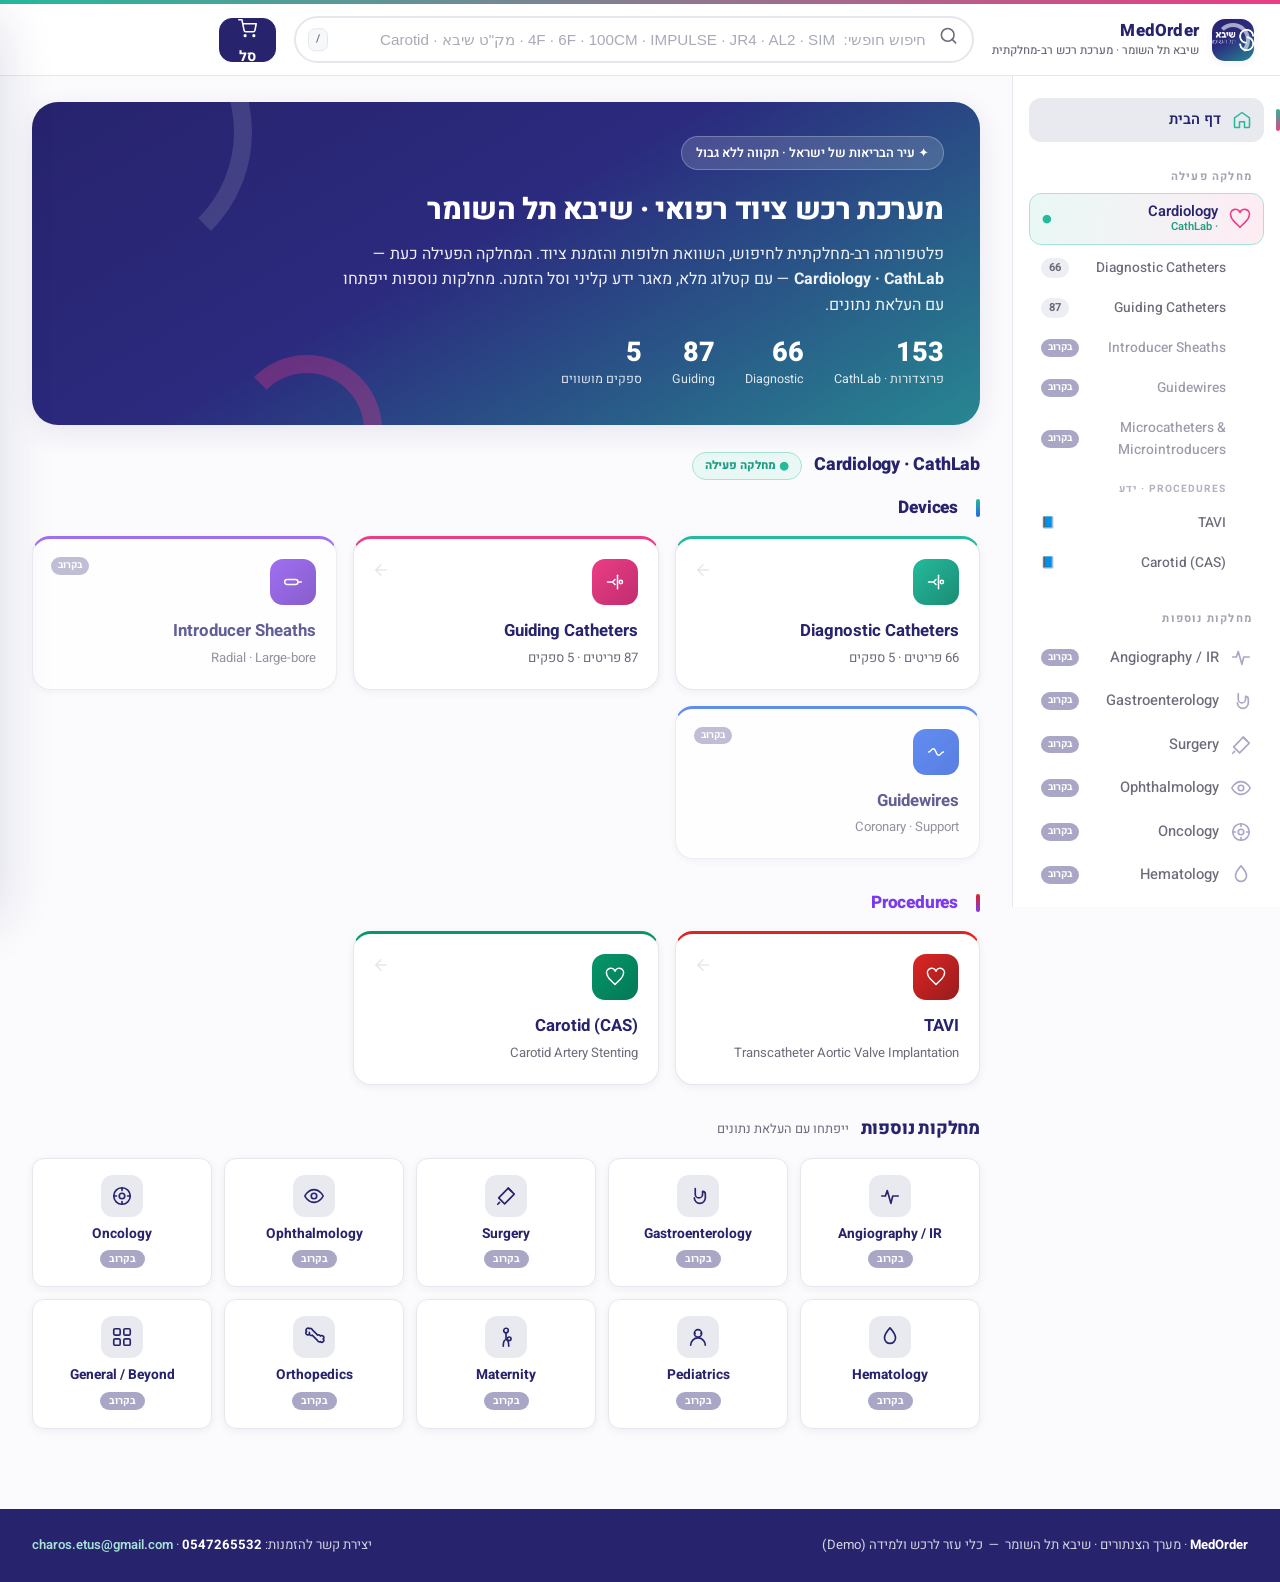
==== index.html @ d811a337 "Split Cardiology page into Devices + Procedures sections with color coding Each item now has a disti" ====
<!DOCTYPE html>
<html dir="rtl" lang="he">
<head>
<meta charset="UTF-8">
<meta name="viewport" content="width=device-width, initial-scale=1.0">
<title>MedOrder · קרדיולוגיה פולשנית · שיבא תל השומר</title>
<link rel="preconnect" href="https://fonts.googleapis.com">
<link href="https://fonts.googleapis.com/css2?family=Heebo:wght@300;400;500;600;700;800;900&display=swap" rel="stylesheet">
<style>
:root{
  --magenta:#EB3D85; --magenta-hover:#C83471; --magenta-bg:#FDECF3; --magenta-soft:#F7B1CE;
  --teal:#25BA9C; --teal-hover:#1F9E85; --teal-bg:#E9F8F5; --teal-soft:#A8E3D7;
  --navy:#27236D; --navy-hover:#211E5D; --navy-bg:#E9E9F0; --navy-soft:#A9A7C5;
  --ink:#27236D; --muted:#6B6B7B; --bg:#FFFFFF; --card:#F7F8FA; --border:#E6E7EC;
  --shadow-sm:0 2px 8px rgba(39,35,109,.06);
  --shadow:0 8px 28px rgba(39,35,109,.10);
  --shadow-lg:0 18px 50px rgba(39,35,109,.16);
  --radius:18px; --radius-sm:12px; --radius-lg:26px;
  --grad-sig:linear-gradient(135deg,#25BA9C 0%,#EB3D85 100%);
  --grad-cool:linear-gradient(150deg,#27236D 0%,#2b2a7e 45%,#25BA9C 130%);
  --grad-warm:linear-gradient(135deg,#EB3D85 0%,#27236D 100%);
  --sidebar-w:268px;
}
*{box-sizing:border-box;}
html,body{margin:0;padding:0;}
body{font-family:'Heebo',system-ui,Arial,sans-serif;color:var(--ink);background:#fbfbfd;direction:rtl;line-height:1.6;
  -webkit-font-smoothing:antialiased;overflow-x:hidden;}
a{color:inherit;text-decoration:none;}
::selection{background:var(--teal-soft);}
button{font-family:inherit;cursor:pointer;border:none;background:none;}
::-webkit-scrollbar{width:10px;height:10px;}
::-webkit-scrollbar-thumb{background:#d9dae2;border-radius:10px;border:2px solid #fbfbfd;}
::-webkit-scrollbar-thumb:hover{background:var(--navy-soft);}

/* ===== Top bar ===== */
.topbar{position:sticky;top:0;z-index:200;background:rgba(255,255,255,.82);backdrop-filter:blur(18px) saturate(160%);
  border-bottom:1px solid var(--border);}
.topbar .sig{height:4px;background:var(--grad-sig);}
.topbar-inner{display:flex;align-items:center;gap:18px;padding:12px 26px;}
.brand{display:flex;align-items:center;gap:13px;flex:none;}
.brand .logomark{width:42px;height:42px;border-radius:13px;background:var(--grad-cool);display:grid;place-items:center;
  box-shadow:var(--shadow-sm);position:relative;overflow:hidden;}
.brand .logomark::after{content:"";position:absolute;width:26px;height:26px;border:4px solid rgba(255,255,255,.6);
  border-radius:50%;border-left-color:transparent;border-bottom-color:transparent;}
.brand .bt{line-height:1.15;}
.brand .bt b{font-weight:800;font-size:1.06rem;letter-spacing:.2px;color:var(--navy);display:block;}
.brand .bt span{font-size:.72rem;color:var(--muted);font-weight:500;}

/* search */
.searchwrap{flex:1;max-width:680px;position:relative;}
.searchwrap .si{position:absolute;right:16px;top:50%;transform:translateY(-50%);color:var(--muted);pointer-events:none;}
#search{width:100%;padding:13px 46px 13px 84px;border:2px solid var(--border);border-radius:999px;font-size:.95rem;
  color:var(--ink);background:#fff;outline:none;transition:.18s;font-weight:500;}
#search::placeholder{color:#a9aab8;font-weight:400;}
#search:focus{border-color:var(--teal);box-shadow:0 0 0 4px var(--teal-bg);}
.searchwrap .kbd{position:absolute;left:14px;top:50%;transform:translateY(-50%);font-size:.68rem;color:var(--muted);
  border:1px solid var(--border);border-radius:7px;padding:2px 7px;background:var(--card);font-weight:600;}

.top-actions{display:flex;align-items:center;gap:10px;flex:none;}
.icon-btn{width:44px;height:44px;border-radius:13px;display:grid;place-items:center;color:var(--navy);background:var(--card);
  border:1px solid var(--border);transition:.18s;position:relative;}
.icon-btn:hover{background:#fff;box-shadow:var(--shadow-sm);transform:translateY(-1px);}
.cart-btn{background:var(--navy);color:#fff;border-color:var(--navy);width:auto;padding:0 18px;gap:8px;font-weight:700;font-size:.9rem;}
.cart-btn:hover{background:var(--navy-hover);color:#fff;}
.cart-badge{position:absolute;top:-7px;left:-7px;min-width:21px;height:21px;border-radius:11px;background:var(--magenta);
  color:#fff;font-size:.7rem;font-weight:800;display:grid;place-items:center;padding:0 5px;box-shadow:0 2px 6px rgba(235,61,133,.5);
  transform:scale(0);transition:transform .25s cubic-bezier(.34,1.56,.64,1);}
.cart-badge.show{transform:scale(1);}

/* ===== Layout ===== */
.layout{display:flex;align-items:flex-start;}
.sidebar{width:var(--sidebar-w);flex:none;position:sticky;top:69px;height:calc(100vh - 69px);overflow-y:auto;
  padding:22px 16px 40px;border-left:1px solid var(--border);background:#fff;}
.side-sec{margin-bottom:26px;}
.side-sec h4{font-size:.7rem;text-transform:uppercase;letter-spacing:1.2px;color:#a4a5b3;font-weight:700;
  padding:0 12px;margin:0 0 8px;}
.navlink{display:flex;align-items:center;gap:11px;padding:10px 12px;border-radius:12px;color:var(--ink);font-weight:600;
  font-size:.92rem;transition:.15s;position:relative;}
.navlink:hover{background:var(--card);}
.navlink.active{background:var(--navy-bg);color:var(--navy);}
.navlink.active::before{content:"";position:absolute;right:-16px;top:50%;transform:translateY(-50%);width:4px;height:22px;
  border-radius:4px;background:var(--grad-sig);}
.navlink .ni{color:var(--teal);flex:none;display:grid;place-items:center;}
.navlink.guide-i .ni{color:var(--magenta);}
.navlink .chev{margin-right:auto;color:#bcbdc9;transition:transform .2s;}
.navlink.open .chev{transform:rotate(90deg);}
.subnav{overflow:hidden;max-height:0;transition:max-height .28s ease;}
.subnav.open{max-height:340px;}
.subnav a{display:flex;align-items:center;justify-content:space-between;gap:8px;padding:8px 12px 8px 12px;margin:2px 0 2px 0;
  margin-right:26px;border-radius:10px;font-size:.86rem;color:var(--muted);font-weight:500;transition:.15s;}
.subnav a:hover{background:var(--card);color:var(--ink);}
.subnav a.active{background:var(--teal-bg);color:var(--teal-hover);font-weight:700;}
.subnav a.active.mag{background:var(--magenta-bg);color:var(--magenta-hover);}
.cnt{font-size:.7rem;background:#eceef3;color:var(--muted);border-radius:999px;padding:1px 8px;font-weight:700;}
.subnav a.active .cnt{background:#fff;}
.soon{font-size:.62rem;color:#fff;background:var(--navy-soft);border-radius:999px;padding:1px 7px;font-weight:700;}
.side-help{background:var(--grad-cool);border-radius:var(--radius);padding:16px;color:#fff;position:relative;overflow:hidden;}
.side-help::after{content:"";position:absolute;width:90px;height:90px;border:12px solid rgba(255,255,255,.13);border-radius:50%;
  border-left-color:transparent;border-bottom-color:transparent;bottom:-40px;left:-20px;}
.side-help b{font-size:.92rem;display:block;margin-bottom:3px;}
.side-help p{font-size:.76rem;opacity:.9;margin:0 0 10px;line-height:1.5;}
.side-help a{display:inline-flex;align-items:center;gap:6px;background:rgba(255,255,255,.16);border:1px solid rgba(255,255,255,.25);
  padding:7px 12px;border-radius:10px;font-size:.78rem;font-weight:700;transition:.15s;}
.side-help a:hover{background:rgba(255,255,255,.28);}

/* ===== Main ===== */
main{flex:1;min-width:0;padding:26px 32px 80px;}
.crumbs{font-size:.8rem;color:var(--muted);margin-bottom:14px;display:flex;gap:7px;align-items:center;flex-wrap:wrap;}
.crumbs b{color:var(--navy);font-weight:700;}
.page-head{margin-bottom:22px;}
.page-head h1{font-size:1.7rem;font-weight:800;margin:0 0 4px;color:var(--navy);letter-spacing:-.3px;}
.page-head .lead{color:var(--muted);font-size:.95rem;max-width:760px;}

/* hero (home) */
.hero{background:var(--grad-cool);border-radius:var(--radius-lg);padding:34px 36px;color:#fff;position:relative;overflow:hidden;
  margin-bottom:26px;box-shadow:var(--shadow);}
.hero .arc{position:absolute;border-radius:50%;border:18px solid rgba(255,255,255,.12);border-left-color:transparent;border-bottom-color:transparent;}
.hero .arc.a1{width:280px;height:280px;top:-110px;left:-60px;}
.hero .arc.a2{width:150px;height:150px;bottom:-80px;left:200px;border-color:rgba(235,61,133,.32);border-left-color:transparent;border-bottom-color:transparent;}
.hero h2{font-size:1.85rem;font-weight:800;margin:0 0 8px;position:relative;letter-spacing:-.4px;}
.hero p{font-size:1rem;opacity:.92;max-width:620px;position:relative;margin:0 0 20px;}
.hero .stats{display:flex;gap:30px;position:relative;flex-wrap:wrap;}
.hero .stat b{font-size:1.7rem;font-weight:800;display:block;line-height:1;}
.hero .stat span{font-size:.78rem;opacity:.85;}
.hero .pill{display:inline-flex;align-items:center;gap:7px;background:rgba(255,255,255,.15);border:1px solid rgba(255,255,255,.25);
  padding:6px 14px;border-radius:999px;font-size:.8rem;font-weight:600;position:relative;margin-bottom:16px;}

/* quick category tiles */
.tiles{display:grid;grid-template-columns:repeat(auto-fill,minmax(230px,1fr));gap:16px;margin-bottom:30px;}
.tile{background:#fff;border:1px solid var(--border);border-radius:var(--radius);padding:20px;transition:.2s;cursor:pointer;
  position:relative;overflow:hidden;box-shadow:var(--shadow-sm);}
.tile:hover{transform:translateY(-4px);box-shadow:var(--shadow-lg);border-color:transparent;}
.tile .tic{width:46px;height:46px;border-radius:13px;display:grid;place-items:center;margin-bottom:13px;color:#fff;}
.tile h3{margin:0 0 3px;font-size:1.05rem;font-weight:700;color:var(--navy);}
.tile p{margin:0;font-size:.82rem;color:var(--muted);}
.tile .arrow{position:absolute;left:18px;top:22px;color:var(--border);transition:.2s;}
.tile:hover .arrow{color:var(--teal);transform:translateX(-4px);}
.tile.t-soon{opacity:.72;}
.tile.t-soon:hover{transform:none;box-shadow:var(--shadow-sm);}

/* filter chips bar */
.filterbar{display:flex;gap:10px;flex-wrap:wrap;align-items:center;margin-bottom:18px;}
.seg{display:inline-flex;background:#fff;border:1px solid var(--border);border-radius:999px;padding:4px;gap:3px;box-shadow:var(--shadow-sm);}
.seg button{font-size:.85rem;font-weight:700;color:var(--muted);padding:8px 16px;border-radius:999px;transition:.15s;white-space:nowrap;}
.seg button.active{background:var(--navy);color:#fff;}
.seg button.active.diag{background:var(--teal);}
.seg button.active.guide{background:var(--magenta);}
select.fsel{padding:9px 14px;border:1px solid var(--border);border-radius:12px;font-size:.85rem;font-weight:600;color:var(--ink);
  background:#fff;cursor:pointer;outline:none;box-shadow:var(--shadow-sm);transition:.15s;}
select.fsel:focus{border-color:var(--teal);}
.resinfo{margin-right:auto;font-size:.85rem;color:var(--muted);font-weight:600;}
.clearbtn{font-size:.8rem;color:var(--magenta);font-weight:700;padding:6px 12px;border-radius:9px;}
.clearbtn:hover{background:var(--magenta-bg);}

/* token chips */
.tokens{display:flex;gap:6px;flex-wrap:wrap;}
.token{display:inline-flex;align-items:center;gap:5px;background:var(--teal-bg);color:var(--teal-hover);font-size:.76rem;
  font-weight:700;padding:3px 6px 3px 10px;border-radius:999px;}
.token button{color:var(--teal-hover);display:grid;place-items:center;border-radius:50%;width:16px;height:16px;}
.token button:hover{background:rgba(0,0,0,.07);}

/* ===== Product grid ===== */
.grid{display:grid;grid-template-columns:repeat(auto-fill,minmax(340px,1fr));gap:18px;}
.card{background:#fff;border:1px solid var(--border);border-radius:var(--radius);box-shadow:var(--shadow-sm);overflow:hidden;
  display:flex;flex-direction:column;transition:.2s;animation:fadein .4s both;}
.card:hover{box-shadow:var(--shadow-lg);transform:translateY(-3px);border-color:transparent;}
@keyframes fadein{from{opacity:0;transform:translateY(10px);}to{opacity:1;transform:none;}}
.card-top{padding:15px 17px 12px;border-top:4px solid var(--teal);position:relative;}
.card.guide .card-top{border-top-color:var(--magenta);}
.card-cat{font-size:.68rem;font-weight:800;text-transform:uppercase;letter-spacing:.6px;color:var(--teal);}
.card.guide .card-cat{color:var(--magenta);}
.card-curve{font-size:1.4rem;font-weight:800;color:var(--navy);margin:1px 0 9px;letter-spacing:-.3px;}
.chips{display:flex;flex-wrap:wrap;gap:6px;}
.chip{background:var(--navy-bg);color:var(--navy);font-size:.74rem;font-weight:700;padding:3px 11px;border-radius:999px;}
.chip.stk{background:var(--teal-bg);color:var(--teal-hover);}
.chip.sku{background:#fff;border:1px dashed var(--navy-soft);color:var(--navy);font-family:'Heebo';letter-spacing:.3px;}
.opts{padding:4px 17px 14px;display:flex;flex-direction:column;gap:7px;}
.opt-head{font-size:.72rem;color:var(--muted);font-weight:700;padding:8px 2px 2px;display:flex;justify-content:space-between;
  border-bottom:1px solid var(--border);margin-bottom:2px;}
.opt{display:flex;align-items:center;gap:11px;background:var(--card);border-radius:12px;padding:9px 11px;border:1px solid transparent;
  transition:.15s;}
.opt:hover{border-color:var(--border);background:#fff;}
.sdot{width:9px;height:9px;border-radius:50%;flex:none;box-shadow:0 0 0 3px rgba(0,0,0,.04);}
.opt-body{flex:1;min-width:0;}
.opt-sup{font-size:.7rem;font-weight:800;color:var(--navy);}
.opt-sup small{font-weight:500;color:var(--muted);}
.opt-name{font-size:.82rem;color:var(--ink);white-space:nowrap;overflow:hidden;text-overflow:ellipsis;font-weight:500;}
.opt-meta{font-size:.68rem;color:#9a9bab;direction:ltr;text-align:right;font-weight:500;}
.opt-right{text-align:left;display:flex;flex-direction:column;align-items:flex-end;gap:2px;flex:none;}
.opt-price{font-size:.82rem;font-weight:800;color:var(--teal-hover);white-space:nowrap;}
.addbtn{flex:none;width:30px;height:30px;border-radius:9px;background:var(--navy-bg);color:var(--navy);display:grid;place-items:center;
  transition:.15s;}
.addbtn:hover{background:var(--teal);color:#fff;transform:scale(1.08);}

/* empty */
.empty{text-align:center;padding:70px 20px;color:var(--muted);}
.empty .ec{width:80px;height:80px;border-radius:50%;background:var(--card);display:grid;place-items:center;margin:0 auto 16px;color:#cfd0db;}
.empty h3{color:var(--navy);margin:0 0 6px;}

/* ===== Knowledge page ===== */
.kn-hero{background:var(--grad-warm);border-radius:var(--radius-lg);padding:30px 34px;color:#fff;position:relative;overflow:hidden;
  margin-bottom:22px;box-shadow:var(--shadow);}
.kn-hero.teal{background:var(--grad-cool);}
.kn-hero .arc{position:absolute;border-radius:50%;border:16px solid rgba(255,255,255,.13);border-left-color:transparent;border-bottom-color:transparent;
  width:220px;height:220px;top:-90px;left:-50px;}
.kn-hero .tag{display:inline-block;background:rgba(255,255,255,.18);border:1px solid rgba(255,255,255,.3);padding:4px 13px;
  border-radius:999px;font-size:.74rem;font-weight:700;margin-bottom:10px;position:relative;}
.kn-hero h1{font-size:1.7rem;font-weight:800;margin:0 0 4px;position:relative;letter-spacing:-.3px;}
.kn-hero .sub{opacity:.9;font-size:.95rem;position:relative;}
.kn-body{display:grid;grid-template-columns:1fr;gap:20px;}
.panel{background:#fff;border:1px solid var(--border);border-radius:var(--radius);padding:22px 24px;box-shadow:var(--shadow-sm);}
.panel h3{margin:0 0 12px;font-size:1.05rem;color:var(--navy);font-weight:800;display:flex;align-items:center;gap:9px;}
.panel h3 .hi{color:var(--teal);}
.panel p{margin:0 0 12px;font-size:.95rem;color:var(--ink);}
.access-row{display:flex;gap:8px;flex-wrap:wrap;margin-top:6px;}
.access-row span{background:var(--teal-bg);color:var(--teal-hover);font-size:.78rem;font-weight:700;padding:5px 12px;border-radius:10px;}
.cites{display:flex;flex-direction:column;gap:8px;margin-top:6px;}
.cite{display:flex;align-items:center;gap:10px;padding:10px 13px;border:1px solid var(--border);border-radius:12px;
  font-size:.84rem;color:var(--navy);font-weight:600;transition:.15s;background:var(--card);}
.cite:hover{border-color:var(--teal);background:#fff;}
.cite .ci{color:var(--magenta);flex:none;}
.cite .ce{margin-right:auto;color:#bcbdc9;}

/* equipment table */
.eqtable{width:100%;border-collapse:separate;border-spacing:0;font-size:.85rem;overflow:hidden;border-radius:14px;border:1px solid var(--border);}
.eqtable th{background:var(--navy);color:#fff;text-align:right;padding:11px 14px;font-weight:700;font-size:.8rem;white-space:nowrap;}
.eqtable td{padding:11px 14px;border-bottom:1px solid var(--border);vertical-align:top;}
.eqtable tr:last-child td{border-bottom:none;}
.eqtable tbody tr:hover{background:var(--teal-bg);}
.eqtable .it{font-weight:700;color:var(--navy);}
.eqtable .nt{color:var(--muted);font-size:.78rem;}
.tag-spec{font-family:'Heebo';font-weight:700;color:var(--teal-hover);direction:ltr;display:inline-block;}
.disclaimer{display:flex;gap:11px;align-items:flex-start;background:var(--magenta-bg);border:1px solid var(--magenta-soft);
  border-radius:14px;padding:14px 16px;font-size:.83rem;color:var(--navy);margin-top:4px;}
.disclaimer .di{color:var(--magenta);flex:none;margin-top:2px;}

/* ===== Cart drawer ===== */
.overlay{position:fixed;inset:0;background:rgba(39,35,109,.4);backdrop-filter:blur(3px);z-index:300;opacity:0;pointer-events:none;
  transition:.25s;}
.overlay.show{opacity:1;pointer-events:auto;}
.drawer{position:fixed;top:0;bottom:0;left:0;width:420px;max-width:92vw;background:#fff;z-index:310;box-shadow:var(--shadow-lg);
  transform:translateX(-100%);transition:transform .32s cubic-bezier(.4,0,.2,1);display:flex;flex-direction:column;}
.drawer.show{transform:none;}
.drawer-head{padding:20px 22px;background:var(--grad-cool);color:#fff;position:relative;overflow:hidden;flex:none;}
.drawer-head::after{content:"";position:absolute;width:120px;height:120px;border:14px solid rgba(255,255,255,.12);border-radius:50%;
  border-left-color:transparent;border-bottom-color:transparent;top:-50px;left:-30px;}
.drawer-head h3{margin:0;font-size:1.2rem;font-weight:800;position:relative;display:flex;align-items:center;gap:9px;}
.drawer-head p{margin:3px 0 0;font-size:.8rem;opacity:.9;position:relative;}
.drawer-head .x{position:absolute;top:18px;left:18px;color:#fff;width:34px;height:34px;border-radius:10px;display:grid;place-items:center;
  background:rgba(255,255,255,.15);transition:.15s;}
.drawer-head .x:hover{background:rgba(255,255,255,.28);}
.cart-items{flex:1;overflow-y:auto;padding:16px 18px;}
.citem{display:flex;gap:12px;padding:13px;border:1px solid var(--border);border-radius:14px;margin-bottom:10px;background:#fff;
  animation:fadein .3s both;}
.citem .csdot{width:8px;height:8px;border-radius:50%;margin-top:6px;flex:none;}
.citem .cinfo{flex:1;min-width:0;}
.citem .cn{font-size:.86rem;font-weight:700;color:var(--navy);}
.citem .cm{font-size:.74rem;color:var(--muted);}
.citem .cref{font-size:.72rem;color:#9a9bab;direction:ltr;text-align:right;}
.qty{display:inline-flex;align-items:center;gap:0;border:1px solid var(--border);border-radius:9px;overflow:hidden;margin-top:7px;}
.qty button{width:26px;height:26px;display:grid;place-items:center;color:var(--navy);background:var(--card);font-weight:800;transition:.12s;}
.qty button:hover{background:var(--teal);color:#fff;}
.qty span{min-width:32px;text-align:center;font-weight:700;font-size:.85rem;}
.citem .crm{color:#c9cad6;align-self:flex-start;padding:4px;border-radius:8px;transition:.15s;}
.citem .crm:hover{color:var(--magenta);background:var(--magenta-bg);}
.cart-empty{text-align:center;padding:60px 20px;color:var(--muted);}
.cart-empty .ce2{width:70px;height:70px;border-radius:50%;background:var(--card);display:grid;place-items:center;margin:0 auto 14px;color:#cfd0db;}
.cart-foot{flex:none;border-top:1px solid var(--border);padding:16px 20px 20px;background:#fff;}
.cart-note{font-size:.74rem;color:var(--muted);background:var(--card);border-radius:10px;padding:9px 12px;margin-bottom:12px;
  display:flex;gap:8px;align-items:flex-start;}
.cart-note .ni2{color:var(--navy-soft);flex:none;margin-top:1px;}
.sumrow{display:flex;justify-content:space-between;font-size:.85rem;color:var(--muted);margin-bottom:6px;}
.sumrow b{color:var(--navy);font-weight:800;font-size:1rem;}
.send-btns{display:flex;gap:9px;margin-top:12px;}
.btn{flex:1;display:flex;align-items:center;justify-content:center;gap:8px;padding:13px;border-radius:13px;font-weight:800;
  font-size:.9rem;transition:.18s;color:#fff;}
.btn-wa{background:#25D366;box-shadow:0 6px 18px rgba(37,211,102,.35);}
.btn-wa:hover{background:#1ebe5a;transform:translateY(-2px);}
.btn-mail{background:var(--navy);box-shadow:0 6px 18px rgba(39,35,109,.3);}
.btn-mail:hover{background:var(--navy-hover);transform:translateY(-2px);}
.btn-print{flex:none;width:48px;background:var(--card);color:var(--navy);box-shadow:none;border:1px solid var(--border);}
.btn-print:hover{background:#fff;}

/* toast */
#toast{position:fixed;bottom:26px;right:50%;transform:translateX(50%) translateY(80px);background:var(--navy);color:#fff;
  padding:13px 22px;border-radius:13px;font-size:.9rem;font-weight:600;z-index:400;box-shadow:var(--shadow-lg);opacity:0;
  transition:.3s cubic-bezier(.34,1.56,.64,1);display:flex;align-items:center;gap:9px;max-width:90vw;}
#toast.show{opacity:1;transform:translateX(50%) translateY(0);}
#toast .ti{color:var(--teal-soft);}

/* footer */
footer{background:var(--navy);color:rgba(255,255,255,.8);padding:26px 32px;font-size:.82rem;}
.foot-in{display:flex;justify-content:space-between;gap:20px;flex-wrap:wrap;align-items:center;}
footer b{color:#fff;}
footer a{color:var(--teal-soft);font-weight:600;}

/* mobile */
.menu-toggle{display:none;}
@media(max-width:980px){
  .sidebar{position:fixed;top:69px;right:0;z-index:150;transform:translateX(100%);transition:transform .28s;box-shadow:var(--shadow-lg);}
  .sidebar.open{transform:none;}
  .menu-toggle{display:grid;}
  main{padding:20px 16px 70px;}
  .searchwrap .kbd{display:none;}
}
@media(max-width:560px){
  .topbar-inner{flex-wrap:wrap;gap:10px;padding:10px 14px;}
  .searchwrap{order:3;flex-basis:100%;max-width:none;}
  .brand .bt span{display:none;}
  .hero,.kn-hero{padding:24px 20px;}
  .grid{grid-template-columns:1fr;}
}
/* ===== Departments / new UI ===== */
.navlink .dl{display:flex;flex-direction:column;line-height:1.15;}
.navlink .dl em{font-style:normal;font-size:.7rem;color:var(--teal-hover);font-weight:600;}
.navlink.dept-active{background:linear-gradient(100deg,var(--teal-bg),var(--magenta-bg));border:1px solid var(--teal-soft);}
.navlink.dept-active.active{box-shadow:var(--shadow-sm);}
.navlink.dept-active .ni{color:var(--magenta);}
.navlink .live{margin-right:auto;color:var(--teal);font-size:.7rem;animation:pulse 1.8s infinite;}
@keyframes pulse{0%,100%{opacity:1}50%{opacity:.3}}
.navlink.dim{color:var(--muted);font-weight:500;}
.navlink.dim .ni{color:var(--navy-soft);}
.navlink.dim:hover{background:var(--card);}
.subnav .subhead{font-size:.64rem;text-transform:uppercase;letter-spacing:1px;color:#b3b4c2;font-weight:700;
  padding:10px 12px 4px;margin-right:26px;}
.subnav a.dim{color:#9a9bab;}
.subnav a .kpill{font-size:.7rem;}
.sec-head{display:flex;align-items:center;gap:12px;margin:6px 0 14px;}
.sec-head h3{font-size:1.12rem;color:var(--navy);margin:0;font-weight:800;letter-spacing:-.2px;}
.livepill{font-size:.72rem;font-weight:800;color:var(--teal-hover);background:var(--teal-bg);border:1px solid var(--teal-soft);
  padding:4px 12px;border-radius:999px;}
.livepill::first-letter{color:var(--teal);}
.tile.feat{border-top:3px solid var(--teal);}
/* per-item color accents */
.tile.c-teal   {border-top:3px solid #25BA9C;}
.tile.c-magenta{border-top:3px solid #EB3D85;}
.tile.c-purple {border-top:3px solid #7C3AED;}
.tile.c-blue   {border-top:3px solid #2563EB;}
.tile.c-amber  {border-top:3px solid #F59E0B;}
.tile.c-red    {border-top:3px solid #DC2626;}
.tile.c-green  {border-top:3px solid #059669;}
/* section divider headers */
.cat-section{margin:0 0 14px;}
.cat-section-head{display:flex;align-items:center;gap:12px;margin:28px 0 14px;}
.cat-section-head h3{font-size:1.08rem;font-weight:800;margin:0;letter-spacing:-.2px;}
.cat-label-devices{color:#27236D;}
.cat-label-devices::before{content:"";display:inline-block;width:4px;height:18px;border-radius:3px;
  background:linear-gradient(180deg,#25BA9C,#2563EB);margin-left:6px;vertical-align:middle;}
.cat-label-procs{color:#7C3AED;}
.cat-label-procs::before{content:"";display:inline-block;width:4px;height:18px;border-radius:3px;
  background:linear-gradient(180deg,#DC2626,#7C3AED);margin-left:6px;vertical-align:middle;}
.dept-grid{display:grid;grid-template-columns:repeat(auto-fill,minmax(150px,1fr));gap:12px;}
.dept-card{background:#fff;border:1px solid var(--border);border-radius:var(--radius-sm);padding:16px 14px;text-align:center;
  cursor:pointer;transition:.18s;position:relative;box-shadow:var(--shadow-sm);}
.dept-card:hover{transform:translateY(-3px);box-shadow:var(--shadow);border-color:var(--teal-soft);}
.dept-card .di{width:42px;height:42px;border-radius:12px;background:var(--navy-bg);color:var(--navy);display:grid;place-items:center;
  margin:0 auto 9px;transition:.18s;}
.dept-card:hover .di{background:var(--grad-cool);color:#fff;}
.dept-card .dn{font-size:.86rem;font-weight:700;color:var(--navy);line-height:1.25;}
.dept-card .ds{font-size:.64rem;color:#fff;background:var(--navy-soft);border-radius:999px;padding:1px 9px;font-weight:700;
  display:inline-block;margin-top:7px;}
/* soon page */
.soon-hero{background:var(--grad-cool);border-radius:var(--radius-lg);padding:46px 40px;color:#fff;position:relative;overflow:hidden;
  box-shadow:var(--shadow);text-align:center;}
.soon-hero .arc{position:absolute;width:260px;height:260px;border:18px solid rgba(255,255,255,.12);border-radius:50%;
  border-left-color:transparent;border-bottom-color:transparent;top:-110px;left:-50px;}
.soon-badge{display:inline-block;background:var(--magenta);color:#fff;font-size:.74rem;font-weight:800;padding:5px 16px;
  border-radius:999px;margin-bottom:14px;position:relative;letter-spacing:.5px;}
.soon-hero h1{font-size:2rem;margin:0 0 10px;font-weight:800;position:relative;}
.soon-hero p{max-width:560px;margin:0 auto 22px;opacity:.92;font-size:.98rem;position:relative;}
.soon-actions{display:flex;gap:12px;justify-content:center;flex-wrap:wrap;position:relative;}
.soon-cta{display:inline-flex;align-items:center;gap:9px;background:#fff;color:var(--navy);padding:12px 22px;border-radius:13px;
  font-weight:800;font-size:.92rem;transition:.18s;box-shadow:var(--shadow);}
.soon-cta:hover{transform:translateY(-2px);}
.soon-back{display:inline-flex;align-items:center;gap:8px;background:rgba(255,255,255,.16);border:1px solid rgba(255,255,255,.3);
  color:#fff;padding:12px 22px;border-radius:13px;font-weight:700;font-size:.92rem;transition:.18s;}
.soon-back:hover{background:rgba(255,255,255,.28);}
.crumbs a{cursor:pointer;}.crumbs a:hover{color:var(--teal-hover);}
/* ===== Password gate ===== */
#gate{position:fixed;inset:0;z-index:9999;background:var(--grad-cool);display:flex;align-items:center;justify-content:center;
  padding:24px;opacity:1;transition:opacity .45s ease;overflow:hidden;}
#gate::before{content:"";position:absolute;width:380px;height:380px;border:26px solid rgba(255,255,255,.10);border-radius:50%;
  border-left-color:transparent;border-bottom-color:transparent;top:-150px;right:-120px;}
#gate::after{content:"";position:absolute;width:200px;height:200px;border:20px solid rgba(235,61,133,.28);border-radius:50%;
  border-left-color:transparent;border-bottom-color:transparent;bottom:-90px;left:60px;}
#gate.gate-hide{opacity:0;}
.gate-card{position:relative;background:rgba(255,255,255,.07);border:1px solid rgba(255,255,255,.18);backdrop-filter:blur(14px);
  border-radius:26px;padding:38px 34px;width:100%;max-width:380px;text-align:center;color:#fff;box-shadow:0 24px 60px rgba(0,0,0,.3);}
.gate-card.shake{animation:shake .4s;}
@keyframes shake{10%,90%{transform:translateX(-2px)}20%,80%{transform:translateX(4px)}30%,50%,70%{transform:translateX(-8px)}40%,60%{transform:translateX(8px)}}
.gate-logo{width:74px;height:74px;border-radius:20px;background:rgba(255,255,255,.12);display:grid;place-items:center;margin:0 auto 18px;
  border:1px solid rgba(255,255,255,.2);}
.gate-logo img{height:38px;}
.gate-card h1{margin:0;font-size:1.7rem;font-weight:800;letter-spacing:.3px;}
.gate-card p{margin:6px 0 22px;font-size:.86rem;opacity:.85;font-weight:400;}
.gate-form{display:flex;gap:9px;}
#gatePass{flex:1;padding:13px 16px;border-radius:13px;border:2px solid rgba(255,255,255,.25);background:rgba(255,255,255,.12);
  color:#fff;font-family:inherit;font-size:1rem;outline:none;text-align:center;letter-spacing:3px;transition:.15s;}
#gatePass::placeholder{color:rgba(255,255,255,.6);letter-spacing:normal;}
#gatePass:focus{border-color:#fff;background:rgba(255,255,255,.18);}
#gateBtn{padding:13px 22px;border-radius:13px;background:#fff;color:var(--navy);font-weight:800;font-size:.95rem;transition:.15s;}
#gateBtn:hover{background:var(--teal);color:#fff;transform:translateY(-1px);}
.gate-err{height:18px;margin-top:12px;font-size:.82rem;color:#ffd0e2;font-weight:600;opacity:0;transition:.15s;}
.gate-err.show{opacity:1;}
.gate-foot{margin-top:18px;font-size:.72rem;opacity:.6;letter-spacing:.3px;}
.hide{display:none !important;}
</style>
</head>
<body>

<!-- TOP BAR -->
<div class="topbar">
  <div class="sig"></div>
  <div class="topbar-inner">
    <button class="icon-btn menu-toggle" id="menuToggle" aria-label="תפריט">
      <svg width="20" height="20" viewBox="0 0 24 24" fill="none" stroke="currentColor" stroke-width="2.2" stroke-linecap="round"><path d="M3 6h18M3 12h18M3 18h18"/></svg>
    </button>
    <div class="brand" onclick="go('#/home')" style="cursor:pointer">
      <div class="logomark"><img src="[data-uri]" alt="" style="height:22px"></div>
      <div class="bt"><b>MedOrder</b><span>שיבא תל השומר · מערכת רכש רב-מחלקתית</span></div>
    </div>
    <div class="searchwrap">
      <span class="si"><svg width="19" height="19" viewBox="0 0 24 24" fill="none" stroke="currentColor" stroke-width="2" stroke-linecap="round"><circle cx="11" cy="11" r="8"/><path d="m21 21-4.3-4.3"/></svg></span>
      <input id="search" type="text" placeholder='חיפוש חופשי:  4F · 6F · 100CM · IMPULSE · JR4 · AL2 · SIM · מק&quot;ט שיבא · REF · TAVI · Carotid'>
      <span class="kbd">/</span>
    </div>
    <div class="top-actions">
      <button class="icon-btn cart-btn" id="cartOpen">
        <svg width="19" height="19" viewBox="0 0 24 24" fill="none" stroke="currentColor" stroke-width="2" stroke-linecap="round" stroke-linejoin="round"><circle cx="9" cy="21" r="1"/><circle cx="20" cy="21" r="1"/><path d="M1 1h4l2.7 13.4a2 2 0 0 0 2 1.6h9.7a2 2 0 0 0 2-1.6L23 6H6"/></svg>
        <span>סל</span>
        <span class="cart-badge" id="cartBadge">0</span>
      </button>
    </div>
  </div>
</div>

<!-- LAYOUT -->
<div class="layout">
  <aside class="sidebar" id="sidebar"></aside>
  <main id="main"></main>
</div>

<footer>
  <div class="foot-in">
    <div><b>MedOrder</b> · מערך הצנתורים · שיבא תל השומר &nbsp;—&nbsp; כלי עזר לרכש ולמידה (Demo)</div>
    <div>יצירת קשר להזמנות: <b>0547265532</b> · <a href="mailto:charos.etus@gmail.com">charos.etus@gmail.com</a></div>
  </div>
</footer>

<!-- CART -->
<div class="overlay" id="overlay"></div>
<div class="drawer" id="drawer">
  <div class="drawer-head">
    <button class="x" id="cartClose"><svg width="18" height="18" viewBox="0 0 24 24" fill="none" stroke="currentColor" stroke-width="2.2" stroke-linecap="round"><path d="M18 6 6 18M6 6l12 12"/></svg></button>
    <h3><svg width="22" height="22" viewBox="0 0 24 24" fill="none" stroke="currentColor" stroke-width="2" stroke-linecap="round" stroke-linejoin="round"><circle cx="9" cy="21" r="1"/><circle cx="20" cy="21" r="1"/><path d="M1 1h4l2.7 13.4a2 2 0 0 0 2 1.6h9.7a2 2 0 0 0 2-1.6L23 6H6"/></svg> סל הזמנה</h3>
    <p id="cartCountTxt">הסל ריק</p>
  </div>
  <div class="cart-items" id="cartItems"></div>
  <div class="cart-foot" id="cartFoot"></div>
</div>

<div id="toast"></div>

<script>
const DATA = [{"id": "P001", "category": "diagnostic", "curve": "JL 3.5", "french": "4F", "length": "100CM", "min": "10", "max": "30", "options": [{"distributor": "Medtechnica", "manufacturer": "Boston Scientific", "name": "IMPULSE JL3.5", "ref": "H74916391012", "price": "9", "fullName": "MODEL - 5F IMPULSE FR3.5 (5PK)", "shebaSku": "10000530", "shebaDesc": "CATHETER DIAGNOSTIC IMPULSE", "currency": "$"}, {"distributor": "Gad", "manufacturer": "Terumo", "name": "OPTITORQUE 4Fr JL 3.5", "ref": "RH4CL3500M", "price": "14.75", "fullName": "OPTITORQUE Angio Catheters for Cardiac use 4Frx100cm JL 3.5 SH0", "shebaSku": "10000531", "shebaDesc": "CATHETER DIAGNOSTIC OPTITORQUE RADIAL", "currency": "$"}, {"distributor": "Duke", "manufacturer": "Cordis", "name": "CATH INF F4 JL-3.5", "ref": "538418", "price": "13.9", "fullName": "CATH INF .038 F4 100 JL-3.5", "shebaSku": "10000534", "shebaDesc": "CATHETER DIAGNOSTIC INFINITY STANDARD", "currency": "$"}, {"distributor": "Medtronic", "manufacturer": "Medtronic", "name": "Vizigo JL3.5", "ref": "DXT5JL35", "price": "190", "shebaSku": "10000536", "shebaDesc": "CATHETER DIAGNOSTIC DXTERITY STANDARD", "currency": "₪"}]}, {"id": "P002", "category": "diagnostic", "curve": "JL 3.5", "french": "4F", "length": "125CM", "min": "10", "max": "30", "options": [{"distributor": "Medtechnica", "manufacturer": "Boston Scientific", "name": "IMPULSE JL3.5", "ref": "H74916391012", "price": "9", "fullName": "MODEL - 5F IMPULSE FR3.5 (5PK)", "shebaSku": "10000530", "shebaDesc": "CATHETER DIAGNOSTIC IMPULSE", "currency": "$"}, {"distributor": "Gad", "manufacturer": "Terumo", "name": "OPTITORQUE 4Fr JL 3.5", "ref": "RH4CL3500M", "price": "14.75", "fullName": "OPTITORQUE Angio Catheters for Cardiac use 4Frx100cm JL 3.5 SH0", "shebaSku": "10000531", "shebaDesc": "CATHETER DIAGNOSTIC OPTITORQUE RADIAL", "currency": "$"}, {"distributor": "Duke", "manufacturer": "Cordis", "name": "CATH INF F4 JL-3.5", "ref": "538418", "price": "13.9", "fullName": "CATH INF .038 F4 100 JL-3.5", "shebaSku": "10000534", "shebaDesc": "CATHETER DIAGNOSTIC INFINITY STANDARD", "currency": "$"}, {"distributor": "Medtronic", "manufacturer": "Medtronic", "name": "Vizigo JL3.5", "ref": "DXT5JL35", "price": "190", "shebaSku": "10000536", "shebaDesc": "CATHETER DIAGNOSTIC DXTERITY STANDARD", "currency": "₪"}]}, {"id": "P003", "category": "diagnostic", "curve": "JL 4.0", "french": "4F", "length": "100CM", "min": "10", "max": "20", "options": [{"distributor": "Gad", "manufacturer": "Terumo", "name": "OPTITORQUE 4Fr JL 4.0", "ref": "RH4CL4000M", "price": "14.75", "fullName": "OPTITORQUE Angio Catheters for Cardiac use 4Frx100cm, JL 4.0, SH0", "shebaSku": "10000531", "shebaDesc": "CATHETER DIAGNOSTIC OPTITORQUE RADIAL", "currency": "$"}, {"distributor": "Duke", "manufacturer": "Cordis", "name": "CATH INF F4 JL-4", "ref": "538420", "price": "13.9", "fullName": "CATH INF .038 F4 100 JL-4", "shebaSku": "10000534", "shebaDesc": "CATHETER DIAGNOSTIC INFINITY STANDARD", "currency": "$"}, {"distributor": "Medtronic", "manufacturer": "Medtronic", "name": "Vizigo JL4.0", "ref": "DXT5JL40", "price": "190", "shebaSku": "10000536", "shebaDesc": "CATHETER DIAGNOSTIC DXTERITY STANDARD", "currency": "₪"}]}, {"id": "P004", "category": "diagnostic", "curve": "JL 4.0", "french": "4F", "length": "125CM", "min": "10", "max": "20", "options": [{"distributor": "Gad", "manufacturer": "Terumo", "name": "OPTITORQUE 4Fr JL 4.0", "ref": "RH4CL4000M", "price": "14.75", "fullName": "OPTITORQUE Angio Catheters for Cardiac use 4Frx100cm, JL 4.0, SH0", "shebaSku": "10000531", "shebaDesc": "CATHETER DIAGNOSTIC OPTITORQUE RADIAL", "currency": "$"}, {"distributor": "Duke", "manufacturer": "Cordis", "name": "CATH INF F4 JL-4", "ref": "538420", "price": "13.9", "fullName": "CATH INF .038 F4 100 JL-4", "shebaSku": "10000534", "shebaDesc": "CATHETER DIAGNOSTIC INFINITY STANDARD", "currency": "$"}, {"distributor": "Medtronic", "manufacturer": "Medtronic", "name": "Vizigo JL4.0", "ref": "DXT5JL40", "price": "190", "shebaSku": "10000536", "shebaDesc": "CATHETER DIAGNOSTIC DXTERITY STANDARD", "currency": "₪"}]}, {"id": "P005", "category": "diagnostic", "curve": "JL 5", "french": "4F", "length": "100CM", "min": "5", "max": "10", "options": [{"distributor": "Gad", "manufacturer": "Terumo", "name": "OPTITORQUE 4Fr JL 5.0", "ref": "RH4CL5000M", "price": "14.75", "fullName": "OPTITORQUE Angio Catheters for Cardiac use 4Frx100cm JL 5.0 SH0", "shebaSku": "10000531", "shebaDesc": "CATHETER DIAGNOSTIC OPTITORQUE RADIAL", "currency": "$"}, {"distributor": "Duke", "manufacturer": "Cordis", "name": "CATH INF F4 JL-5", "ref": "538422", "price": "13.9", "fullName": "CATH INF .038 F4 100 JL-5", "shebaSku": "10000534", "shebaDesc": "CATHETER DIAGNOSTIC INFINITY STANDARD", "currency": "$"}, {"distributor": "Medtronic", "manufacturer": "Medtronic", "name": "Vizigo JL5.0", "ref": "DXT5JL50", "price": "190", "shebaSku": "10000536", "shebaDesc": "CATHETER DIAGNOSTIC DXTERITY STANDARD", "currency": "₪"}]}, {"id": "P006", "category": "diagnostic", "curve": "JL 5", "french": "4F", "length": "125CM", "min": "5", "max": "10", "options": [{"distributor": "Gad", "manufacturer": "Terumo", "name": "OPTITORQUE 4Fr JL 5.0", "ref": "RH4CL5000M", "price": "14.75", "fullName": "OPTITORQUE Angio Catheters for Cardiac use 4Frx100cm JL 5.0 SH0", "shebaSku": "10000531", "shebaDesc": "CATHETER DIAGNOSTIC OPTITORQUE RADIAL", "currency": "$"}, {"distributor": "Duke", "manufacturer": "Cordis", "name": "CATH INF F4 JL-5", "ref": "538422", "price": "13.9", "fullName": "CATH INF .038 F4 100 JL-5", "shebaSku": "10000534", "shebaDesc": "CATHETER DIAGNOSTIC INFINITY STANDARD", "currency": "$"}, {"distributor": "Medtronic", "manufacturer": "Medtronic", "name": "Vizigo JL5.0", "ref": "DXT5JL50", "price": "190", "shebaSku": "10000536", "shebaDesc": "CATHETER DIAGNOSTIC DXTERITY STANDARD", "currency": "₪"}]}, {"id": "P007", "category": "diagnostic", "curve": "JR 4", "french": "4F", "length": "100CM", "min": "10", "max": "30", "options": [{"distributor": "Gad", "manufacturer": "Terumo", "name": "OPTITORQUE 4Fr JR 4.0", "ref": "RH4CR4000M", "shebaSku": "10000531", "shebaDesc": "CATHETER DIAGNOSTIC OPTITORQUE RADIAL", "currency": "$"}, {"distributor": "Duke", "manufacturer": "Cordis", "name": "CATH INF F4 JR-4", "ref": "538421", "shebaSku": "10000534", "shebaDesc": "CATHETER DIAGNOSTIC INFINITY STANDARD", "currency": "$"}, {"distributor": "Medtronic", "manufacturer": "Medtronic", "name": "Vizigo JR4.0", "ref": "DXT5JR40", "price": "190", "shebaSku": "10000536", "shebaDesc": "CATHETER DIAGNOSTIC DXTERITY STANDARD", "currency": "₪"}]}, {"id": "P008", "category": "diagnostic", "curve": "JR 4", "french": "4F", "length": "125CM", "min": "10", "max": "30", "options": [{"distributor": "Gad", "manufacturer": "Terumo", "name": "OPTITORQUE 4Fr JR 4.0", "ref": "RH4CR4000M", "shebaSku": "10000531", "shebaDesc": "CATHETER DIAGNOSTIC OPTITORQUE RADIAL", "currency": "$"}, {"distributor": "Duke", "manufacturer": "Cordis", "name": "CATH INF F4 JR-4", "ref": "538421", "shebaSku": "10000534", "shebaDesc": "CATHETER DIAGNOSTIC INFINITY STANDARD", "currency": "$"}, {"distributor": "Medtronic", "manufacturer": "Medtronic", "name": "Vizigo JR4.0", "ref": "DXT5JR40", "price": "190", "shebaSku": "10000536", "shebaDesc": "CATHETER DIAGNOSTIC DXTERITY STANDARD", "currency": "₪"}]}, {"id": "P009", "category": "diagnostic", "curve": "AR 1", "french": "4F", "length": "100CM", "min": "10", "max": "30", "options": [{"distributor": "Gad", "manufacturer": "Terumo", "name": "OPTITORQUE 4Fr AR Sm", "ref": "RH4AR1000M", "shebaSku": "10000531", "shebaDesc": "CATHETER DIAGNOSTIC OPTITORQUE RADIAL", "currency": "$"}, {"distributor": "Duke", "manufacturer": "Cordis", "name": "CATH INF F4 AR-I", "ref": "538441", "shebaSku": "10000534", "shebaDesc": "CATHETER DIAGNOSTIC INFINITY STANDARD", "currency": "$"}, {"distributor": "Medtronic", "manufacturer": "Medtronic", "name": "Vizigo AR1", "ref": "DXT5AR10", "price": "190", "shebaSku": "10000536", "shebaDesc": "CATHETER DIAGNOSTIC DXTERITY STANDARD", "currency": "₪"}]}, {"id": "P010", "category": "diagnostic", "curve": "AR 1", "french": "4F", "length": "125CM", "min": "10", "max": "30", "options": [{"distributor": "Gad", "manufacturer": "Terumo", "name": "OPTITORQUE 4Fr AR Sm", "ref": "RH4AR1000M", "shebaSku": "10000531", "shebaDesc": "CATHETER DIAGNOSTIC OPTITORQUE RADIAL", "currency": "$"}, {"distributor": "Duke", "manufacturer": "Cordis", "name": "CATH INF F4 AR-I", "ref": "538441", "shebaSku": "10000534", "shebaDesc": "CATHETER DIAGNOSTIC INFINITY STANDARD", "currency": "$"}, {"distributor": "Medtronic", "manufacturer": "Medtronic", "name": "Vizigo AR1", "ref": "DXT5AR10", "price": "190", "shebaSku": "10000536", "shebaDesc": "CATHETER DIAGNOSTIC DXTERITY STANDARD", "currency": "₪"}]}, {"id": "P011", "category": "diagnostic", "curve": "AR 2", "french": "4F", "length": "100CM", "min": "5", "max": "10", "options": [{"distributor": "Gad", "manufacturer": "Terumo", "name": "OPTITORQUE 4Fr AR Mid", "ref": "RH4AR2000M", "shebaSku": "10000531", "shebaDesc": "CATHETER DIAGNOSTIC OPTITORQUE RADIAL", "currency": "$"}, {"distributor": "Duke", "manufacturer": "Cordis", "name": "CATH INF F4 AR-II", "ref": "538443", "shebaSku": "10000534", "shebaDesc": "CATHETER DIAGNOSTIC INFINITY STANDARD", "currency": "$"}, {"distributor": "Medtronic", "manufacturer": "Medtronic", "name": "Vizigo AR2", "ref": "DXT5AR20", "price": "190", "shebaSku": "10000536", "shebaDesc": "CATHETER DIAGNOSTIC DXTERITY STANDARD", "currency": "₪"}]}, {"id": "P012", "category": "diagnostic", "curve": "AR 2", "french": "4F", "length": "125CM", "min": "5", "max": "10", "options": [{"distributor": "Gad", "manufacturer": "Terumo", "name": "OPTITORQUE 4Fr AR Mid", "ref": "RH4AR2000M", "shebaSku": "10000531", "shebaDesc": "CATHETER DIAGNOSTIC OPTITORQUE RADIAL", "currency": "$"}, {"distributor": "Duke", "manufacturer": "Cordis", "name": "CATH INF F4 AR-II", "ref": "538443", "shebaSku": "10000534", "shebaDesc": "CATHETER DIAGNOSTIC INFINITY STANDARD", "currency": "$"}, {"distributor": "Medtronic", "manufacturer": "Medtronic", "name": "Vizigo AR2", "ref": "DXT5AR20", "price": "190", "shebaSku": "10000536", "shebaDesc": "CATHETER DIAGNOSTIC DXTERITY STANDARD", "currency": "₪"}]}, {"id": "P013", "category": "diagnostic", "curve": "AL 1", "french": "4F", "length": "100CM", "min": "10", "max": "30", "options": [{"distributor": "Gad", "manufacturer": "Terumo", "name": "OPTITORQUE 4Fr AL Sm", "ref": "RH4AL1000M", "price": "14.75", "fullName": "OPTITORQUE Angio Catheters for Cardiac use 4Frx100cm AL Sm SH0", "shebaSku": "10000531", "shebaDesc": "CATHETER DIAGNOSTIC OPTITORQUE RADIAL", "currency": "$"}, {"distributor": "Duke", "manufacturer": "Cordis", "name": "CATH INF F4 AL-I", "ref": "538445", "price": "13.9", "fullName": "CATH INF .038 F4 100 AL-I", "shebaSku": "10000534", "shebaDesc": "CATHETER DIAGNOSTIC INFINITY STANDARD", "currency": "$"}, {"distributor": "Medtronic", "manufacturer": "Medtronic", "name": "Vizigo AL1", "ref": "DXT5AL10", "price": "190", "shebaSku": "10000536", "shebaDesc": "CATHETER DIAGNOSTIC DXTERITY STANDARD", "currency": "₪"}]}, {"id": "P014", "category": "diagnostic", "curve": "AL 1", "french": "4F", "length": "125CM", "min": "10", "max": "30", "options": [{"distributor": "Gad", "manufacturer": "Terumo", "name": "OPTITORQUE 4Fr AL Sm", "ref": "RH4AL1000M", "price": "14.75", "fullName": "OPTITORQUE Angio Catheters for Cardiac use 4Frx100cm AL Sm SH0", "shebaSku": "10000531", "shebaDesc": "CATHETER DIAGNOSTIC OPTITORQUE RADIAL", "currency": "$"}, {"distributor": "Duke", "manufacturer": "Cordis", "name": "CATH INF F4 AL-I", "ref": "538445", "price": "13.9", "fullName": "CATH INF .038 F4 100 AL-I", "shebaSku": "10000534", "shebaDesc": "CATHETER DIAGNOSTIC INFINITY STANDARD", "currency": "$"}, {"distributor": "Medtronic", "manufacturer": "Medtronic", "name": "Vizigo AL1", "ref": "DXT5AL10", "price": "190", "shebaSku": "10000536", "shebaDesc": "CATHETER DIAGNOSTIC DXTERITY STANDARD", "currency": "₪"}]}, {"id": "P015", "category": "diagnostic", "curve": "AL 2", "french": "4F", "length": "100CM", "min": "5", "max": "10", "options": [{"distributor": "Gad", "manufacturer": "Terumo", "name": "OPTITORQUE 4Fr AL Mid", "ref": "RH4AL2000M", "price": "14.75", "fullName": "OPTITORQUE Angio Catheters for Cardiac use 4Frx100cm AL Mid SH0", "shebaSku": "10000531", "shebaDesc": "CATHETER DIAGNOSTIC OPTITORQUE RADIAL", "currency": "$"}, {"distributor": "Duke", "manufacturer": "Cordis", "name": "CATH INF F4 AL-II", "ref": "538446", "shebaSku": "10000534", "shebaDesc": "CATHETER DIAGNOSTIC INFINITY STANDARD", "currency": "$"}, {"distributor": "Medtronic", "manufacturer": "Medtronic", "name": "Vizigo AL2", "ref": "DXT5AL20", "price": "190", "shebaSku": "10000536", "shebaDesc": "CATHETER DIAGNOSTIC DXTERITY STANDARD", "currency": "₪"}]}, {"id": "P016", "category": "diagnostic", "curve": "AL 2", "french": "4F", "length": "125CM", "min": "5", "max": "10", "options": [{"distributor": "Gad", "manufacturer": "Terumo", "name": "OPTITORQUE 4Fr AL Mid", "ref": "RH4AL2000M", "price": "14.75", "fullName": "OPTITORQUE Angio Catheters for Cardiac use 4Frx100cm AL Mid SH0", "shebaSku": "10000531", "shebaDesc": "CATHETER DIAGNOSTIC OPTITORQUE RADIAL", "currency": "$"}, {"distributor": "Duke", "manufacturer": "Cordis", "name": "CATH INF F4 AL-II", "ref": "538446", "shebaSku": "10000534", "shebaDesc": "CATHETER DIAGNOSTIC INFINITY STANDARD", "currency": "$"}, {"distributor": "Medtronic", "manufacturer": "Medtronic", "name": "Vizigo AL2", "ref": "DXT5AL20", "price": "190", "shebaSku": "10000536", "shebaDesc": "CATHETER DIAGNOSTIC DXTERITY STANDARD", "currency": "₪"}]}, {"id": "P017", "category": "diagnostic", "curve": "MPA 2", "french": "4F", "length": "100CM", "min": "5", "max": "10", "options": [{"distributor": "Duke", "manufacturer": "Cordis", "name": "CATH INF F4 MPA-2", "ref": "538442", "shebaSku": "10000534", "shebaDesc": "CATHETER DIAGNOSTIC INFINITY STANDARD", "currency": "$"}, {"distributor": "Medtronic", "manufacturer": "Medtronic", "name": "Vizigo MPA2", "ref": "DXT5MPASHA", "shebaSku": "10000536", "shebaDesc": "CATHETER DIAGNOSTIC DXTERITY STANDARD", "currency": "₪"}]}, {"id": "P018", "category": "diagnostic", "curve": "MPA 2", "french": "4F", "length": "125CM", "min": "5", "max": "10", "options": [{"distributor": "Duke", "manufacturer": "Cordis", "name": "CATH INF F4 MPA-2", "ref": "538442", "shebaSku": "10000534", "shebaDesc": "CATHETER DIAGNOSTIC INFINITY STANDARD", "currency": "$"}, {"distributor": "Medtronic", "manufacturer": "Medtronic", "name": "Vizigo MPA2", "ref": "DXT5MPASHA", "shebaSku": "10000536", "shebaDesc": "CATHETER DIAGNOSTIC DXTERITY STANDARD", "currency": "₪"}]}, {"id": "P019", "category": "diagnostic", "curve": "PIG", "french": "4F", "length": "110CM", "min": "5", "max": "10", "options": [{"distributor": "Gad", "manufacturer": "Terumo", "name": "OUTLOOK 4Fr Pigtail", "ref": "RQ4SP0089M", "shebaSku": "10000531", "shebaDesc": "CATHETER DIAGNOSTIC OPTITORQUE RADIAL", "currency": "$"}, {"distributor": "Duke", "manufacturer": "Cordis", "name": "CATH INF F4 PIG 110", "ref": "538450S", "shebaSku": "10000534", "shebaDesc": "CATHETER DIAGNOSTIC INFINITY STANDARD", "currency": "$"}, {"distributor": "Medtronic", "manufacturer": "Medtronic", "name": "Vizigo PIG", "ref": "DXT5PIGSTA", "price": "190", "shebaSku": "10000536", "shebaDesc": "CATHETER DIAGNOSTIC DXTERITY STANDARD", "currency": "₪"}]}, {"id": "P020", "category": "diagnostic", "curve": "MPA 1", "french": "4F", "length": "100CM", "min": "5", "max": "10", "options": [{"distributor": "Medtechnica", "manufacturer": "Boston Scientific", "name": "IMPULSE 5F MPA1", "ref": "H749163911172", "price": "9", "fullName": "MODEL - 5F IMPULSE MPA1 W/O SH (5PK)", "shebaSku": "10000530", "shebaDesc": "CATHETER DIAGNOSTIC IMPULSE", "currency": "$"}, {"distributor": "Gad", "manufacturer": "Terumo", "name": "OPTITORQUE 4Fr MP 3.5", "ref": "RH4MP3520M", "shebaSku": "10000531", "shebaDesc": "CATHETER DIAGNOSTIC OPTITORQUE RADIAL", "currency": "$"}, {"distributor": "Duke", "manufacturer": "Cordis", "name": "CATH INF F4 MPA-1", "ref": "538440", "shebaSku": "10000534", "shebaDesc": "CATHETER DIAGNOSTIC INFINITY STANDARD", "currency": "$"}, {"distributor": "Medtronic", "manufacturer": "Medtronic", "name": "Vizigo MPA", "ref": "DXT5MPASHA", "shebaSku": "10000536", "shebaDesc": "CATHETER DIAGNOSTIC DXTERITY STANDARD", "currency": "₪"}]}, {"id": "P021", "category": "diagnostic", "curve": "MPA 1", "french": "4F", "length": "125CM", "min": "5", "max": "10", "options": [{"distributor": "Medtechnica", "manufacturer": "Boston Scientific", "name": "IMPULSE 5F MPA1", "ref": "H749163911172", "price": "9", "fullName": "MODEL - 5F IMPULSE MPA1 W/O SH (5PK)", "shebaSku": "10000530", "shebaDesc": "CATHETER DIAGNOSTIC IMPULSE", "currency": "$"}, {"distributor": "Gad", "manufacturer": "Terumo", "name": "OPTITORQUE 4Fr MP 3.5", "ref": "RH4MP3521M", "price": "14.75", "fullName": "OPTITORQUE Angio Catheters for Cardiac use 4Frx110cm MP 3.5 SH2", "shebaSku": "10000531", "shebaDesc": "CATHETER DIAGNOSTIC OPTITORQUE RADIAL", "currency": "$"}, {"distributor": "Duke", "manufacturer": "Cordis", "name": "CATH INF F4 MPA-1 125", "ref": "538444", "shebaSku": "10000534", "shebaDesc": "CATHETER DIAGNOSTIC INFINITY STANDARD", "currency": "$"}, {"distributor": "Medtronic", "manufacturer": "Medtronic", "name": "Vizigo MPA", "ref": "DXT5MPASHA", "shebaSku": "10000536", "shebaDesc": "CATHETER DIAGNOSTIC DXTERITY STANDARD", "currency": "₪"}]}, {"id": "P022", "category": "diagnostic", "curve": "J CURVE", "french": "4F", "length": "100CM", "min": "5", "max": "10", "options": [{"distributor": "Gad", "manufacturer": "Terumo", "name": "OPTITORQUE 4Fr JR 3.5", "ref": "RH4CR3500M", "price": "14.75", "fullName": "OPTITORQUE Angio Catheters for Cardiac use 4Frx100cm JR 3.5 SH0", "shebaSku": "10000531", "shebaDesc": "CATHETER DIAGNOSTIC OPTITORQUE RADIAL", "currency": "$"}, {"distributor": "Duke", "manufacturer": "Cordis", "name": "CATH INF F4 JR-3.5", "ref": "538419", "price": "13.9", "fullName": "CATH INF .038 F4 100 JR-3.5", "shebaSku": "10000534", "shebaDesc": "CATHETER DIAGNOSTIC INFINITY STANDARD", "currency": "$"}, {"distributor": "Medtronic", "manufacturer": "Medtronic", "name": "Vizigo JR3.5", "ref": "DXT5JR35", "shebaSku": "10000536", "shebaDesc": "CATHETER DIAGNOSTIC DXTERITY STANDARD", "currency": "₪"}]}, {"id": "P023", "category": "diagnostic", "curve": "J CURVE", "french": "4F", "length": "125CM", "min": "5", "max": "10", "options": [{"distributor": "Gad", "manufacturer": "Terumo", "name": "OPTITORQUE 4Fr JR 3.5", "ref": "RH4CR3500M", "price": "14.75", "fullName": "OPTITORQUE Angio Catheters for Cardiac use 4Frx100cm JR 3.5 SH0", "shebaSku": "10000531", "shebaDesc": "CATHETER DIAGNOSTIC OPTITORQUE RADIAL", "currency": "$"}, {"distributor": "Duke", "manufacturer": "Cordis", "name": "CATH INF F4 JR-3.5", "ref": "538419", "price": "13.9", "fullName": "CATH INF .038 F4 100 JR-3.5", "shebaSku": "10000534", "shebaDesc": "CATHETER DIAGNOSTIC INFINITY STANDARD", "currency": "$"}, {"distributor": "Medtronic", "manufacturer": "Medtronic", "name": "Vizigo JR3.5", "ref": "DXT5JR35", "shebaSku": "10000536", "shebaDesc": "CATHETER DIAGNOSTIC DXTERITY STANDARD", "currency": "₪"}]}, {"id": "P024", "category": "diagnostic", "curve": "SIMMONS 1", "french": "4F", "length": "100CM", "min": "5", "max": "3", "options": [{"distributor": "Gad", "manufacturer": "Terumo", "name": "OPTITORQUE 4Fr Sim1", "ref": "RQBA14110M", "shebaSku": "10000531", "shebaDesc": "CATHETER DIAGNOSTIC OPTITORQUE RADIAL", "currency": "$"}]}, {"id": "P025", "category": "diagnostic", "curve": "SIMMONS 2", "french": "4F", "length": "100CM", "min": "5", "max": "3", "options": [{"distributor": "Gad", "manufacturer": "Terumo", "name": "OPTITORQUE 4Fr Sim2", "ref": "RQBA24110M", "shebaSku": "10000531", "shebaDesc": "CATHETER DIAGNOSTIC OPTITORQUE RADIAL", "currency": "$"}]}, {"id": "P026", "category": "diagnostic", "curve": "FL 3.5", "french": "5F", "length": "100CM", "min": "50", "max": "200", "options": [{"distributor": "Medtechnica", "manufacturer": "Boston Scientific", "name": "IMPULSE 5F FL3.5", "ref": "H74916391212", "price": "9", "fullName": "MODEL - 5F IMPULSE FL3.5 (5PK)", "shebaSku": "10000530", "shebaDesc": "CATHETER DIAGNOSTIC IMPULSE", "currency": "$"}]}, {"id": "P027", "category": "diagnostic", "curve": "FL 3.5", "french": "5F", "length": "125CM", "min": "50", "max": "200", "options": [{"distributor": "Medtechnica", "manufacturer": "Boston Scientific", "name": "IMPULSE 5F FL3.5", "ref": "H74916391212", "price": "9", "fullName": "MODEL - 5F IMPULSE FL3.5 (5PK)", "shebaSku": "10000530", "shebaDesc": "CATHETER DIAGNOSTIC IMPULSE", "currency": "$"}]}, {"id": "P028", "category": "diagnostic", "curve": "FL 4", "french": "5F", "length": "100CM", "min": "30", "max": "50", "options": [{"distributor": "Medtechnica", "manufacturer": "Boston Scientific", "name": "IMPULSE 5F FL4", "ref": "H74916391222", "price": "9", "fullName": "MODEL - 5F IMPULSE FL4 (5PK)", "shebaSku": "10000530", "shebaDesc": "CATHETER DIAGNOSTIC IMPULSE", "currency": "$"}]}, {"id": "P029", "category": "diagnostic", "curve": "FL 4", "french": "5F", "length": "125CM", "min": "30", "max": "50", "options": [{"distributor": "Medtechnica", "manufacturer": "Boston Scientific", "name": "IMPULSE 5F FL4 125CM", "ref": "H749163912202", "price": "9", "fullName": "MODEL - 5F IMPULSE FL4 125CM (5PK)", "shebaSku": "10000530", "shebaDesc": "CATHETER DIAGNOSTIC IMPULSE", "currency": "$"}]}, {"id": "P030", "category": "diagnostic", "curve": "FL 5", "french": "5F", "length": "100CM", "min": "5", "max": "10", "options": [{"distributor": "Medtechnica", "manufacturer": "Boston Scientific", "name": "IMPULSE 5F FL5", "ref": "H74916391242", "price": "9", "fullName": "MODEL - 5F IMPULSE FL5 (5PK)", "shebaSku": "10000530", "shebaDesc": "CATHETER DIAGNOSTIC IMPULSE", "currency": "$"}]}, {"id": "P031", "category": "diagnostic", "curve": "FL 5", "french": "5F", "length": "125CM", "min": "5", "max": "10", "options": [{"distributor": "Medtechnica", "manufacturer": "Boston Scientific", "name": "IMPULSE 5F FL5 125CM", "ref": "H749163912352", "price": "9", "fullName": "MODEL - 5F IMPULSE FL5 125CM (5PK)", "shebaSku": "10000530", "shebaDesc": "CATHETER DIAGNOSTIC IMPULSE", "currency": "$"}]}, {"id": "P032", "category": "diagnostic", "curve": "FR 4", "french": "5F", "length": "100CM", "min": "100", "max": "200", "options": [{"distributor": "Medtechnica", "manufacturer": "Boston Scientific", "name": "IMPULSE 5F FR4", "ref": "H74916391022", "price": "9", "fullName": "MODEL - 5F IMPULSE FR4 (5PK)", "shebaSku": "10000530", "shebaDesc": "CATHETER DIAGNOSTIC IMPULSE", "currency": "$"}, {"distributor": "Duke", "manufacturer": "Cordis", "name": "CATH ST F5 JR-4", "ref": "533552", "price": "13.9", "fullName": "CATH ST+ .038 F5 .2 100 JR-4", "shebaSku": "10000534", "shebaDesc": "CATHETER DIAGNOSTIC INFINITY STANDARD", "currency": "$"}]}, {"id": "P033", "category": "diagnostic", "curve": "FR 4", "french": "5F", "length": "110CM", "min": "100", "max": "200", "options": [{"distributor": "Medtechnica", "manufacturer": "Boston Scientific", "name": "IMPULSE 5F FR4", "ref": "H74916391022", "price": "9", "fullName": "MODEL - 5F IMPULSE FR4 (5PK)", "shebaSku": "10000530", "shebaDesc": "CATHETER DIAGNOSTIC IMPULSE", "currency": "$"}, {"distributor": "Duke", "manufacturer": "Cordis", "name": "CATH ST F5 JR-4", "ref": "533552", "price": "13.9", "fullName": "CATH ST+ .038 F5 .2 100 JR-4", "shebaSku": "10000534", "shebaDesc": "CATHETER DIAGNOSTIC INFINITY STANDARD", "currency": "$"}]}, {"id": "P034", "category": "diagnostic", "curve": "FR 4 (5.2F)", "french": "5.2F", "length": "125CM", "min": "5", "max": "10", "options": [{"distributor": "Duke", "manufacturer": "Cordis", "name": "CATH F5.2 NIH 100CM", "ref": "533540", "price": "13.9", "fullName": "INF CATH .038 F5.2 100 AL-I   T", "shebaSku": "10000534", "shebaDesc": "CATHETER DIAGNOSTIC INFINITY STANDARD", "currency": "$"}]}, {"id": "P035", "category": "diagnostic", "curve": "FR 5", "french": "5F", "length": "100CM", "min": "5", "max": "10", "options": [{"distributor": "Medtechnica", "manufacturer": "Boston Scientific", "name": "IMPULSE 5F FR5", "ref": "H74916391032", "price": "9", "fullName": "MODEL - 5F IMPULSE FR5 (5PK)", "shebaSku": "10000530", "shebaDesc": "CATHETER DIAGNOSTIC IMPULSE", "currency": "$"}]}, {"id": "P036", "category": "diagnostic", "curve": "FR 5", "french": "5F", "length": "125CM", "min": "5", "max": "10", "options": [{"distributor": "Medtechnica", "manufacturer": "Boston Scientific", "name": "IMPULSE 5F FR5", "ref": "H74916391032", "price": "9", "fullName": "MODEL - 5F IMPULSE FR5 (5PK)", "shebaSku": "10000530", "shebaDesc": "CATHETER DIAGNOSTIC IMPULSE", "currency": "$"}]}, {"id": "P037", "category": "diagnostic", "curve": "AL 1", "french": "5F", "length": "100CM", "min": "20", "max": "50", "options": [{"distributor": "Medtechnica", "manufacturer": "Boston Scientific", "name": "IMPULSE 5F AL1", "ref": "H74916391962", "price": "9", "fullName": "MODEL - 5F IMPULSE AL1 (5PK)", "shebaSku": "10000530", "shebaDesc": "CATHETER DIAGNOSTIC IMPULSE", "currency": "$"}, {"distributor": "Gad", "manufacturer": "Terumo", "name": "OPTITORQUE 5Fr AL Sm", "ref": "RH5AL1000M", "price": "14.75", "fullName": "OPTITORQUE Angio Catheters for Cardiac use 5Frx100cm AL Sm SH0", "shebaSku": "10000531", "shebaDesc": "CATHETER DIAGNOSTIC OPTITORQUE RADIAL", "currency": "$"}, {"distributor": "Duke", "manufacturer": "Cordis", "name": "INF CATH F5 AL-I", "ref": "534545T", "shebaSku": "10000534", "shebaDesc": "CATHETER DIAGNOSTIC INFINITY STANDARD", "currency": "$"}, {"distributor": "Medtronic", "manufacturer": "Medtronic", "name": "Vizigo AL1", "ref": "DXT5AL10", "price": "190", "shebaSku": "10000536", "shebaDesc": "CATHETER DIAGNOSTIC DXTERITY STANDARD", "currency": "₪"}]}, {"id": "P038", "category": "diagnostic", "curve": "AL 1", "french": "5F", "length": "125CM", "min": "20", "max": "50", "options": [{"distributor": "Medtechnica", "manufacturer": "Boston Scientific", "name": "IMPULSE 5F AL1", "ref": "H74916391962", "price": "9", "fullName": "MODEL - 5F IMPULSE AL1 (5PK)", "shebaSku": "10000530", "shebaDesc": "CATHETER DIAGNOSTIC IMPULSE", "currency": "$"}, {"distributor": "Gad", "manufacturer": "Terumo", "name": "OPTITORQUE 5Fr AL Sm", "ref": "RH5AL1000M", "price": "14.75", "fullName": "OPTITORQUE Angio Catheters for Cardiac use 5Frx100cm AL Sm SH0", "shebaSku": "10000531", "shebaDesc": "CATHETER DIAGNOSTIC OPTITORQUE RADIAL", "currency": "$"}, {"distributor": "Duke", "manufacturer": "Cordis", "name": "INF CATH F5 AL-I", "ref": "534545T", "shebaSku": "10000534", "shebaDesc": "CATHETER DIAGNOSTIC INFINITY STANDARD", "currency": "$"}, {"distributor": "Medtronic", "manufacturer": "Medtronic", "name": "Vizigo AL1", "ref": "DXT5AL10", "price": "190", "shebaSku": "10000536", "shebaDesc": "CATHETER DIAGNOSTIC DXTERITY STANDARD", "currency": "₪"}]}, {"id": "P039", "category": "diagnostic", "curve": "AL 2", "french": "5F", "length": "100CM", "min": "10", "max": "30", "options": [{"distributor": "Medtechnica", "manufacturer": "Boston Scientific", "name": "IMPULSE 5F AL2", "ref": "H74916391982", "price": "9", "fullName": "MODEL - 5F IMPULSE AL2 (5PK)", "shebaSku": "10000530", "shebaDesc": "CATHETER DIAGNOSTIC IMPULSE", "currency": "$"}, {"distributor": "Gad", "manufacturer": "Terumo", "name": "OPTITORQUE 5Fr AL Mid", "ref": "RH5AL2000M", "price": "14.75", "fullName": "OPTITORQUE Angio Catheters for Cardiac use 5Frx100cm AL Mid SH0", "shebaSku": "10000531", "shebaDesc": "CATHETER DIAGNOSTIC OPTITORQUE RADIAL", "currency": "$"}, {"distributor": "Duke", "manufacturer": "Cordis", "name": "INF CATH F5 AL-II", "ref": "534546T", "shebaSku": "10000534", "shebaDesc": "CATHETER DIAGNOSTIC INFINITY STANDARD", "currency": "$"}, {"distributor": "Medtronic", "manufacturer": "Medtronic", "name": "Vizigo AL2", "ref": "DXT5AL20", "price": "190", "shebaSku": "10000536", "shebaDesc": "CATHETER DIAGNOSTIC DXTERITY STANDARD", "currency": "₪"}]}, {"id": "P040", "category": "diagnostic", "curve": "AL 2", "french": "5F", "length": "125CM", "min": "10", "max": "30", "options": [{"distributor": "Medtechnica", "manufacturer": "Boston Scientific", "name": "IMPULSE 5F AL2", "ref": "H74916391982", "price": "9", "fullName": "MODEL - 5F IMPULSE AL2 (5PK)", "shebaSku": "10000530", "shebaDesc": "CATHETER DIAGNOSTIC IMPULSE", "currency": "$"}, {"distributor": "Gad", "manufacturer": "Terumo", "name": "OPTITORQUE 5Fr AL Mid", "ref": "RH5AL2000M", "price": "14.75", "fullName": "OPTITORQUE Angio Catheters for Cardiac use 5Frx100cm AL Mid SH0", "shebaSku": "10000531", "shebaDesc": "CATHETER DIAGNOSTIC OPTITORQUE RADIAL", "currency": "$"}, {"distributor": "Duke", "manufacturer": "Cordis", "name": "INF CATH F5 AL-II", "ref": "534546T", "shebaSku": "10000534", "shebaDesc": "CATHETER DIAGNOSTIC INFINITY STANDARD", "currency": "$"}, {"distributor": "Medtronic", "manufacturer": "Medtronic", "name": "Vizigo AL2", "ref": "DXT5AL20", "price": "190", "shebaSku": "10000536", "shebaDesc": "CATHETER DIAGNOSTIC DXTERITY STANDARD", "currency": "₪"}]}, {"id": "P041", "category": "diagnostic", "curve": "AR 1", "french": "5F", "length": "100CM", "min": "20", "max": "50", "options": [{"distributor": "Medtechnica", "manufacturer": "Boston Scientific", "name": "IMPULSE 5F AR1", "ref": "H74916391842", "price": "9", "fullName": "MODEL - 5F IMPULSE AR1 (5PK)", "shebaSku": "10000530", "shebaDesc": "CATHETER DIAGNOSTIC IMPULSE", "currency": "$"}, {"distributor": "Gad", "manufacturer": "Terumo", "name": "OPTITORQUE 5Fr AR Sm", "ref": "RH5AR1000M", "shebaSku": "10000531", "shebaDesc": "CATHETER DIAGNOSTIC OPTITORQUE RADIAL", "currency": "$"}, {"distributor": "Duke", "manufacturer": "Cordis", "name": "INF CATH F5 AR-I", "ref": "534541T", "shebaSku": "10000534", "shebaDesc": "CATHETER DIAGNOSTIC INFINITY STANDARD", "currency": "$"}, {"distributor": "Medtronic", "manufacturer": "Medtronic", "name": "Vizigo AR1", "ref": "DXT5AR10", "price": "190", "shebaSku": "10000536", "shebaDesc": "CATHETER DIAGNOSTIC DXTERITY STANDARD", "currency": "₪"}]}, {"id": "P042", "category": "diagnostic", "curve": "AR 1", "french": "5F", "length": "125CM", "min": "20", "max": "50", "options": [{"distributor": "Medtechnica", "manufacturer": "Boston Scientific", "name": "IMPULSE 5F AR1", "ref": "H74916391842", "price": "9", "fullName": "MODEL - 5F IMPULSE AR1 (5PK)", "shebaSku": "10000530", "shebaDesc": "CATHETER DIAGNOSTIC IMPULSE", "currency": "$"}, {"distributor": "Gad", "manufacturer": "Terumo", "name": "OPTITORQUE 5Fr AR Sm", "ref": "RH5AR1000M", "shebaSku": "10000531", "shebaDesc": "CATHETER DIAGNOSTIC OPTITORQUE RADIAL", "currency": "$"}, {"distributor": "Duke", "manufacturer": "Cordis", "name": "INF CATH F5 AR-I", "ref": "534541T", "shebaSku": "10000534", "shebaDesc": "CATHETER DIAGNOSTIC INFINITY STANDARD", "currency": "$"}, {"distributor": "Medtronic", "manufacturer": "Medtronic", "name": "Vizigo AR1", "ref": "DXT5AR10", "price": "190", "shebaSku": "10000536", "shebaDesc": "CATHETER DIAGNOSTIC DXTERITY STANDARD", "currency": "₪"}]}, {"id": "P043", "category": "diagnostic", "curve": "AR 2", "french": "5F", "length": "100CM", "min": "10", "max": "30", "options": [{"distributor": "Medtechnica", "manufacturer": "Boston Scientific", "name": "IMPULSE 5F AR2", "ref": "H74916391862", "price": "9", "fullName": "MODEL - 5F IMPULSE AR2 (5PK)", "shebaSku": "10000530", "shebaDesc": "CATHETER DIAGNOSTIC IMPULSE", "currency": "$"}, {"distributor": "Gad", "manufacturer": "Terumo", "name": "OPTITORQUE 5Fr AR Mid", "ref": "RH5AR2000M", "shebaSku": "10000531", "shebaDesc": "CATHETER DIAGNOSTIC OPTITORQUE RADIAL", "currency": "$"}, {"distributor": "Duke", "manufacturer": "Cordis", "name": "INF CATH F5 AR-2", "ref": "534543T", "price": "13.9", "fullName": "INF CATH .038 F5 100 AR-2 M T", "shebaSku": "10000534", "shebaDesc": "CATHETER DIAGNOSTIC INFINITY STANDARD", "currency": "$"}, {"distributor": "Medtronic", "manufacturer": "Medtronic", "name": "Vizigo AR2", "ref": "DXT5AR20", "price": "190", "shebaSku": "10000536", "shebaDesc": "CATHETER DIAGNOSTIC DXTERITY STANDARD", "currency": "₪"}]}, {"id": "P044", "category": "diagnostic", "curve": "AR 2", "french": "5F", "length": "125CM", "min": "10", "max": "30", "options": [{"distributor": "Medtechnica", "manufacturer": "Boston Scientific", "name": "IMPULSE 5F AR2", "ref": "H74916391862", "price": "9", "fullName": "MODEL - 5F IMPULSE AR2 (5PK)", "shebaSku": "10000530", "shebaDesc": "CATHETER DIAGNOSTIC IMPULSE", "currency": "$"}, {"distributor": "Gad", "manufacturer": "Terumo", "name": "OPTITORQUE 5Fr AR Mid", "ref": "RH5AR2000M", "shebaSku": "10000531", "shebaDesc": "CATHETER DIAGNOSTIC OPTITORQUE RADIAL", "currency": "$"}, {"distributor": "Duke", "manufacturer": "Cordis", "name": "INF CATH F5 AR-2", "ref": "534543T", "price": "13.9", "fullName": "INF CATH .038 F5 100 AR-2 M T", "shebaSku": "10000534", "shebaDesc": "CATHETER DIAGNOSTIC INFINITY STANDARD", "currency": "$"}, {"distributor": "Medtronic", "manufacturer": "Medtronic", "name": "Vizigo AR2", "ref": "DXT5AR20", "price": "190", "shebaSku": "10000536", "shebaDesc": "CATHETER DIAGNOSTIC DXTERITY STANDARD", "currency": "₪"}]}, {"id": "P045", "category": "diagnostic", "curve": "BER 2", "french": "5F", "length": "100CM", "min": "5", "max": "20", "options": [{"distributor": "Duke", "manufacturer": "Cordis", "name": "CATH ST F5 JR-3.5", "ref": "533550", "shebaSku": "10000534", "shebaDesc": "CATHETER DIAGNOSTIC INFINITY STANDARD", "currency": "$"}]}, {"id": "P046", "category": "diagnostic", "curve": "BER 2", "french": "5F", "length": "125CM", "min": "5", "max": "20", "options": [{"distributor": "Duke", "manufacturer": "Cordis", "name": "CATH ST F5 JR-3.5", "ref": "533550", "shebaSku": "10000534", "shebaDesc": "CATHETER DIAGNOSTIC INFINITY STANDARD", "currency": "$"}]}, {"id": "P047", "category": "diagnostic", "curve": "IM", "french": "5F", "length": "100CM", "min": "10", "max": "30", "options": [{"distributor": "Medtechnica", "manufacturer": "Boston Scientific", "name": "IMPULSE 5F IM", "ref": "H749163912012", "price": "9", "fullName": "MODEL - 5F IMPULSE IM (5PK)", "shebaSku": "10000530", "shebaDesc": "CATHETER DIAGNOSTIC IMPULSE", "currency": "$"}, {"distributor": "Duke", "manufacturer": "Cordis", "name": "INF CATH F5 IM", "ref": "534560T", "shebaSku": "10000534", "shebaDesc": "CATHETER DIAGNOSTIC INFINITY STANDARD", "currency": "$"}, {"distributor": "Medtronic", "manufacturer": "Medtronic", "name": "Vizigo IMA", "ref": "DXT5IMA", "price": "190", "shebaSku": "10000536", "shebaDesc": "CATHETER DIAGNOSTIC DXTERITY STANDARD", "currency": "₪"}]}, {"id": "P048", "category": "diagnostic", "curve": "IM", "french": "5F", "length": "125CM", "min": "5", "max": "10", "options": [{"distributor": "Medtechnica", "manufacturer": "Boston Scientific", "name": "IMPULSE 5F IM 125CM", "ref": "H749163912402", "price": "9", "fullName": "MODEL - 5F IMPULSE IM 125CM (5PK)", "shebaSku": "10000530", "shebaDesc": "CATHETER DIAGNOSTIC IMPULSE", "currency": "$"}, {"distributor": "Duke", "manufacturer": "Cordis", "name": "INF CATH F5 IM", "ref": "534560T", "shebaSku": "10000534", "shebaDesc": "CATHETER DIAGNOSTIC INFINITY STANDARD", "currency": "$"}, {"distributor": "Medtronic", "manufacturer": "Medtronic", "name": "Vizigo IMA", "ref": "DXT5IMA", "price": "190", "shebaSku": "10000536", "shebaDesc": "CATHETER DIAGNOSTIC DXTERITY STANDARD", "currency": "₪"}]}, {"id": "P049", "category": "diagnostic", "curve": "MPA 1", "french": "5F", "length": "100CM", "min": "20", "max": "50", "options": [{"distributor": "Medtechnica", "manufacturer": "Boston Scientific", "name": "IMPULSE 5F MPA1", "ref": "H749163911172", "price": "9", "fullName": "MODEL - 5F IMPULSE MPA1 W/O SH (5PK)", "shebaSku": "10000530", "shebaDesc": "CATHETER DIAGNOSTIC IMPULSE", "currency": "$"}, {"distributor": "Duke", "manufacturer": "Cordis", "name": "CATH ST F5 MPA-1", "ref": "533578", "price": "13.9", "fullName": "CATH ST+ .038 F5.2 100 MPA-1", "shebaSku": "10000534", "shebaDesc": "CATHETER DIAGNOSTIC INFINITY STANDARD", "currency": "$"}, {"distributor": "Medtronic", "manufacturer": "Medtronic", "name": "Vizigo MPA", "ref": "DXT5MPA", "price": "190", "shebaSku": "10000536", "shebaDesc": "CATHETER DIAGNOSTIC DXTERITY STANDARD", "currency": "₪"}]}, {"id": "P050", "category": "diagnostic", "curve": "MPA 1", "french": "5F", "length": "125CM", "min": "5", "max": "10", "options": [{"distributor": "Medtechnica", "manufacturer": "Boston Scientific", "name": "IMPULSE 5F MPA1", "ref": "H749163911172", "price": "9", "fullName": "MODEL - 5F IMPULSE MPA1 W/O SH (5PK)", "shebaSku": "10000530", "shebaDesc": "CATHETER DIAGNOSTIC IMPULSE", "currency": "$"}, {"distributor": "Duke", "manufacturer": "Cordis", "name": "CATH ST F5 MPA-1", "ref": "533578", "price": "13.9", "fullName": "CATH ST+ .038 F5.2 100 MPA-1", "shebaSku": "10000534", "shebaDesc": "CATHETER DIAGNOSTIC INFINITY STANDARD", "currency": "$"}, {"distributor": "Medtronic", "manufacturer": "Medtronic", "name": "Vizigo MPA", "ref": "DXT5MPA", "price": "190", "shebaSku": "10000536", "shebaDesc": "CATHETER DIAGNOSTIC DXTERITY STANDARD", "currency": "₪"}]}, {"id": "P051", "category": "diagnostic", "curve": "MPA 2", "french": "5F", "length": "100CM", "min": null, "max": null, "options": [{"distributor": "Medtechnica", "manufacturer": "Boston Scientific", "name": "IMPULSE 5F MPA2", "ref": "H749163911212", "price": "9", "fullName": "MODEL - 5F IMPULSE MPA2 SH (5PK)", "shebaSku": "10000530", "shebaDesc": "CATHETER DIAGNOSTIC IMPULSE", "currency": "$"}, {"distributor": "Duke", "manufacturer": "Cordis", "name": "CATH ST F5 MPA-2", "ref": "533556", "price": "13.9", "fullName": "CATH ST+ .038 F5.2 100 MPA-2", "shebaSku": "10000534", "shebaDesc": "CATHETER DIAGNOSTIC INFINITY STANDARD", "currency": "$"}, {"distributor": "Medtronic", "manufacturer": "Medtronic", "name": "Vizigo MPA2", "ref": "DXT5MPASHA", "shebaSku": "10000536", "shebaDesc": "CATHETER DIAGNOSTIC DXTERITY STANDARD", "currency": "₪"}]}, {"id": "P052", "category": "diagnostic", "curve": "MPA 2", "french": "5F", "length": "125CM", "min": "5", "max": "10", "options": [{"distributor": "Medtechnica", "manufacturer": "Boston Scientific", "name": "IMPULSE 5F MPA2", "ref": "H749163911212", "price": "9", "fullName": "MODEL - 5F IMPULSE MPA2 SH (5PK)", "shebaSku": "10000530", "shebaDesc": "CATHETER DIAGNOSTIC IMPULSE", "currency": "$"}, {"distributor": "Duke", "manufacturer": "Cordis", "name": "CATH ST F5 MPA-2 125", "ref": "533557", "price": "13.9", "fullName": "CATH ST+ .038 F5 .2 125 MPA-2 PAEDIATRIC", "shebaSku": "10000534", "shebaDesc": "CATHETER DIAGNOSTIC INFINITY STANDARD", "currency": "$"}, {"distributor": "Medtronic", "manufacturer": "Medtronic", "name": "Vizigo MPA2", "ref": "DXT5MPASHA", "shebaSku": "10000536", "shebaDesc": "CATHETER DIAGNOSTIC DXTERITY STANDARD", "currency": "₪"}]}, {"id": "P053", "category": "diagnostic", "curve": "VTK", "french": "5F", "length": "100CM", "min": "10", "max": "20", "options": [{"distributor": "Getter", "manufacturer": "Cook", "name": "ANGIO CATH VTK 5F", "ref": "JAA203055", "currency": "$"}]}, {"id": "P054", "category": "diagnostic", "curve": "VTK", "french": "5F", "length": "125CM", "min": "10", "max": "20", "options": [{"distributor": "Getter", "manufacturer": "Cook", "name": "ANGIO CATH VTK 5F", "ref": "JAA203055", "currency": "$"}]}, {"id": "P055", "category": "diagnostic", "curve": "DIAG 3DRC", "french": "5F", "length": "100CM", "min": "2", "max": "5", "options": [{"distributor": "Medtechnica", "manufacturer": "Boston Scientific", "name": "IMAGER 5F 3DRC", "ref": "M001314***", "currency": "$"}, {"distributor": "Duke", "manufacturer": "Cordis", "name": "4F INFINITY 3DRC", "ref": "538476", "shebaSku": "10000534", "shebaDesc": "CATHETER DIAGNOSTIC INFINITY STANDARD", "currency": "$"}, {"distributor": "Medtronic", "manufacturer": "Medtronic", "name": "Vizigo 5F 3DRC", "ref": "DXT53DRC", "price": "190", "shebaSku": "10000536", "shebaDesc": "CATHETER DIAGNOSTIC DXTERITY STANDARD", "currency": "₪"}]}, {"id": "P056", "category": "diagnostic", "curve": "PIG", "french": "5F", "length": "100CM", "min": "10", "max": "30", "options": [{"distributor": "Medtechnica", "manufacturer": "Boston Scientific", "name": "IMPULSE 5F PIG 110CM", "ref": "H74916391402", "price": "9", "fullName": "MODEL - 5F IMPULSE PIG 110CM (5PK)", "shebaSku": "10000530", "shebaDesc": "CATHETER DIAGNOSTIC IMPULSE", "currency": "$"}, {"distributor": "Duke", "manufacturer": "Cordis", "name": "INF CATH F5 PIG 110", "ref": "534550S", "shebaSku": "10000534", "shebaDesc": "CATHETER DIAGNOSTIC INFINITY STANDARD", "currency": "$"}, {"distributor": "Medtronic", "manufacturer": "Medtronic", "name": "Vizigo PIG STD", "ref": "DXT5PIGSTA", "price": "190", "shebaSku": "10000536", "shebaDesc": "CATHETER DIAGNOSTIC DXTERITY STANDARD", "currency": "₪"}]}, {"id": "P057", "category": "diagnostic", "curve": "PIG", "french": "5F", "length": "110CM", "min": "50", "max": "100", "options": [{"distributor": "Medtechnica", "manufacturer": "Boston Scientific", "name": "IMPULSE 5F PIG 110CM", "ref": "H74916391402", "price": "9", "fullName": "MODEL - 5F IMPULSE PIG 110CM (5PK)", "shebaSku": "10000530", "shebaDesc": "CATHETER DIAGNOSTIC IMPULSE", "currency": "$"}, {"distributor": "Duke", "manufacturer": "Cordis", "name": "INF CATH F5 PIG 110", "ref": "534550S", "shebaSku": "10000534", "shebaDesc": "CATHETER DIAGNOSTIC INFINITY STANDARD", "currency": "$"}, {"distributor": "Medtronic", "manufacturer": "Medtronic", "name": "Vizigo PIG STD", "ref": "DXT5PIGSTA", "price": "190", "shebaSku": "10000536", "shebaDesc": "CATHETER DIAGNOSTIC DXTERITY STANDARD", "currency": "₪"}]}, {"id": "P058", "category": "diagnostic", "curve": "PIG", "french": "5F", "length": "125CM", "min": "5", "max": "10", "options": [{"distributor": "Medtechnica", "manufacturer": "Boston Scientific", "name": "IMPULSE 5F PIG 125CM", "ref": "H749163912152", "price": "9", "fullName": "MODEL - 5F IMPULSE PIG 125CM (5PK)", "shebaSku": "10000530", "shebaDesc": "CATHETER DIAGNOSTIC IMPULSE", "currency": "$"}, {"distributor": "Duke", "manufacturer": "Cordis", "name": "CATH F5 PIG 125CM", "ref": "SR4885", "shebaSku": "10000534", "shebaDesc": "CATHETER DIAGNOSTIC INFINITY STANDARD", "currency": "$"}, {"distributor": "Medtronic", "manufacturer": "Medtronic", "name": "Vizigo PIG 125CM", "ref": "DXT5PIG45A", "shebaSku": "10000536", "shebaDesc": "CATHETER DIAGNOSTIC DXTERITY STANDARD", "currency": "₪"}]}, {"id": "P059", "category": "diagnostic", "curve": "SIMMONS 1", "french": "5F", "length": "100CM", "min": "5", "max": "3", "options": [{"distributor": "Gad", "manufacturer": "Terumo", "name": "OPTITORQUE 5Fr Sim1", "ref": "RFEA15010M", "shebaSku": "10000531", "shebaDesc": "CATHETER DIAGNOSTIC OPTITORQUE RADIAL", "currency": "$"}]}, {"id": "P060", "category": "diagnostic", "curve": "SIMMONS 2", "french": "5F", "length": "100CM", "min": "5", "max": "3", "options": [{"distributor": "Gad", "manufacturer": "Terumo", "name": "OPTITORQUE 5Fr Sim2", "ref": "RFEA25010M", "shebaSku": "10000531", "shebaDesc": "CATHETER DIAGNOSTIC OPTITORQUE RADIAL", "currency": "$"}]}, {"id": "P061", "category": "diagnostic", "curve": "FL 6", "french": "6F", "length": "100CM", "min": "5", "max": "10", "options": [{"distributor": "Medtechnica", "manufacturer": "Boston Scientific", "name": "IMPULSE 5F FL6", "ref": "H74916391252", "price": "9", "fullName": "MODEL - 5F IMPULSE FL6 (5PK)", "shebaSku": "10000530", "shebaDesc": "CATHETER DIAGNOSTIC IMPULSE", "currency": "$"}]}, {"id": "P062", "category": "diagnostic", "curve": "FL 6", "french": "6F", "length": "125CM", "min": "5", "max": "10", "options": [{"distributor": "Medtechnica", "manufacturer": "Boston Scientific", "name": "IMPULSE 5F FL6", "ref": "H74916391252", "price": "9", "fullName": "MODEL - 5F IMPULSE FL6 (5PK)", "shebaSku": "10000530", "shebaDesc": "CATHETER DIAGNOSTIC IMPULSE", "currency": "$"}]}, {"id": "P063", "category": "diagnostic", "curve": "MPA 1", "french": "6F", "length": "100CM", "min": "5", "max": "10", "options": [{"distributor": "Duke", "manufacturer": "Cordis", "name": "CATH F6 MPA-1 100CM", "ref": "533640", "price": "13.9", "fullName": "CATH F6 ST+ MP A1 100CM", "shebaSku": "10000534", "shebaDesc": "CATHETER DIAGNOSTIC INFINITY STANDARD", "currency": "$"}, {"distributor": "Medtronic", "manufacturer": "Medtronic", "name": "Vizigo 6F MPA", "ref": "DXT6MPA", "price": "190", "shebaSku": "10000536", "shebaDesc": "CATHETER DIAGNOSTIC DXTERITY STANDARD", "currency": "₪"}]}, {"id": "P064", "category": "diagnostic", "curve": "MPA 1", "french": "6F", "length": "125CM", "min": "5", "max": "10", "options": [{"distributor": "Duke", "manufacturer": "Cordis", "name": "CATH ST F6 MPA 125CM", "ref": "533667", "shebaSku": "10000534", "shebaDesc": "CATHETER DIAGNOSTIC INFINITY STANDARD", "currency": "$"}, {"distributor": "Medtronic", "manufacturer": "Medtronic", "name": "Vizigo 6F MPA", "ref": "DXT6MPA", "price": "190", "shebaSku": "10000536", "shebaDesc": "CATHETER DIAGNOSTIC DXTERITY STANDARD", "currency": "₪"}]}, {"id": "P065", "category": "diagnostic", "curve": "PIG", "french": "6F", "length": "65CM", "min": "5", "max": "5", "options": [{"distributor": "Gad", "manufacturer": "Terumo", "name": "OPTITORQUE 6Fr SP SH6", "ref": "RH6SP0061M", "shebaSku": "10000531", "shebaDesc": "CATHETER DIAGNOSTIC OPTITORQUE RADIAL", "currency": "$"}, {"distributor": "Duke", "manufacturer": "Cordis", "name": "CATH ST F6 SP-6SH", "ref": "534650S", "shebaSku": "10000534", "shebaDesc": "CATHETER DIAGNOSTIC INFINITY STANDARD", "currency": "$"}, {"distributor": "Medtronic", "manufacturer": "Medtronic", "name": "Vizigo 6F PIG", "ref": "DXT6PIGSTA", "shebaSku": "10000536", "shebaDesc": "CATHETER DIAGNOSTIC DXTERITY STANDARD", "currency": "₪"}]}, {"id": "P066", "category": "diagnostic", "curve": "PIG", "french": "6F", "length": "110CM", "min": "10", "max": "30", "options": [{"distributor": "Gad", "manufacturer": "Terumo", "name": "OPTITORQUE 6Fr SP SH6", "ref": "RH6SP0061M", "shebaSku": "10000531", "shebaDesc": "CATHETER DIAGNOSTIC OPTITORQUE RADIAL", "currency": "$"}, {"distributor": "Duke", "manufacturer": "Cordis", "name": "INF CATH F6 PIG 110", "ref": "534650E", "shebaSku": "10000534", "shebaDesc": "CATHETER DIAGNOSTIC INFINITY STANDARD", "currency": "$"}, {"distributor": "Medtronic", "manufacturer": "Medtronic", "name": "Vizigo 6F PIG", "ref": "DXT6PIGSTA", "shebaSku": "10000536", "shebaDesc": "CATHETER DIAGNOSTIC DXTERITY STANDARD", "currency": "₪"}]}, {"id": "P067", "category": "guiding", "curve": "EBU 3.5", "french": "5F", "length": "100CM", "min": null, "max": null, "options": [{"distributor": "Gad", "manufacturer": "Terumo", "name": "CLIMBER 5Fr EBU3.5", "ref": "GC-P5EB350N", "shebaSku": "10000546", "shebaDesc": "CATHETER GUIDING CLIMBER HYDROPHILIC", "currency": "$"}, {"distributor": "Medtronic", "manufacturer": "Medtronic", "name": "Launcher EBU3.5", "ref": "LA5EBU35", "price": "213", "shebaSku": "10000550", "shebaDesc": "CATHETER GUIDING LAUNCHER", "currency": "₪"}]}, {"id": "P068", "category": "guiding", "curve": "EBU 3.5", "french": "5F", "length": "110CM", "min": null, "max": null, "options": [{"distributor": "Gad", "manufacturer": "Terumo", "name": "CLIMBER 5Fr EBU3.5", "ref": "GC-P5EB350N", "shebaSku": "10000546", "shebaDesc": "CATHETER GUIDING CLIMBER HYDROPHILIC", "currency": "$"}, {"distributor": "Medtronic", "manufacturer": "Medtronic", "name": "Launcher EBU3.5", "ref": "LA5EBU35", "price": "213", "shebaSku": "10000550", "shebaDesc": "CATHETER GUIDING LAUNCHER", "currency": "₪"}]}, {"id": "P069", "category": "guiding", "curve": "EBU 4", "french": "5F", "length": "100CM", "min": null, "max": null, "options": [{"distributor": "Gad", "manufacturer": "Terumo", "name": "CLIMBER 5Fr EBU4", "ref": "GC-P5EB400N", "shebaSku": "10000546", "shebaDesc": "CATHETER GUIDING CLIMBER HYDROPHILIC", "currency": "$"}, {"distributor": "Medtronic", "manufacturer": "Medtronic", "name": "Launcher EBU4", "ref": "LA5EBU40", "price": "213", "shebaSku": "10000550", "shebaDesc": "CATHETER GUIDING LAUNCHER", "currency": "₪"}]}, {"id": "P070", "category": "guiding", "curve": "EBU 4", "french": "5F", "length": "110CM", "min": null, "max": null, "options": [{"distributor": "Gad", "manufacturer": "Terumo", "name": "CLIMBER 5Fr EBU4", "ref": "GC-P5EB400N", "shebaSku": "10000546", "shebaDesc": "CATHETER GUIDING CLIMBER HYDROPHILIC", "currency": "$"}, {"distributor": "Medtronic", "manufacturer": "Medtronic", "name": "Launcher EBU4", "ref": "LA5EBU40", "price": "213", "shebaSku": "10000550", "shebaDesc": "CATHETER GUIDING LAUNCHER", "currency": "₪"}]}, {"id": "P071", "category": "guiding", "curve": "XB 3", "french": "5F", "length": "100CM", "min": "10", "max": "20", "options": [{"distributor": "Gad", "manufacturer": "Terumo", "name": "CLIMBER 5Fr XB3", "ref": "GC-P5EB300N", "shebaSku": "10000546", "shebaDesc": "CATHETER GUIDING CLIMBER HYDROPHILIC", "currency": "$"}, {"distributor": "Duke", "manufacturer": "Cordis", "name": "GC 5F XB-3.5 LBT", "ref": "5560540L", "price": "63.3333333333333", "fullName": "Vista Brite tip GC.. 056 F5 100 XB-3.5 L", "shebaSku": "10000544", "shebaDesc": "CATHETER GUIDING VISTA BRITE TIP", "currency": "$"}, {"distributor": "Medtronic", "manufacturer": "Medtronic", "name": "Launcher EBU3", "ref": "LA5EBU30", "price": "213", "shebaSku": "10000550", "shebaDesc": "CATHETER GUIDING LAUNCHER", "currency": "₪"}]}, {"id": "P072", "category": "guiding", "curve": "XB 3", "french": "5F", "length": "110CM", "min": "10", "max": "20", "options": [{"distributor": "Gad", "manufacturer": "Terumo", "name": "CLIMBER 5Fr XB3", "ref": "GC-P5EB300N", "shebaSku": "10000546", "shebaDesc": "CATHETER GUIDING CLIMBER HYDROPHILIC", "currency": "$"}, {"distributor": "Duke", "manufacturer": "Cordis", "name": "GC 5F XB-3.5 LBT", "ref": "5560540L", "price": "63.3333333333333", "fullName": "Vista Brite tip GC.. 056 F5 100 XB-3.5 L", "shebaSku": "10000544", "shebaDesc": "CATHETER GUIDING VISTA BRITE TIP", "currency": "$"}, {"distributor": "Medtronic", "manufacturer": "Medtronic", "name": "Launcher EBU3", "ref": "LA5EBU30", "price": "213", "shebaSku": "10000550", "shebaDesc": "CATHETER GUIDING LAUNCHER", "currency": "₪"}]}, {"id": "P073", "category": "guiding", "curve": "XB 3.5", "french": "5F", "length": "100CM", "min": "5", "max": "10", "options": [{"distributor": "Gad", "manufacturer": "Terumo", "name": "CLIMBER 5Fr XB3.5", "ref": "GC-P5XR350N", "shebaSku": "10000546", "shebaDesc": "CATHETER GUIDING CLIMBER HYDROPHILIC", "currency": "$"}, {"distributor": "Duke", "manufacturer": "Cordis", "name": "GC 5F XB-3.5 LBT", "ref": "5560540L", "price": "63.3333333333333", "fullName": "Vista Brite tip GC.. 056 F5 100 XB-3.5 L", "shebaSku": "10000544", "shebaDesc": "CATHETER GUIDING VISTA BRITE TIP", "currency": "$"}, {"distributor": "Medtronic", "manufacturer": "Medtronic", "name": "Launcher EBU3.5", "ref": "LA5EBU35", "price": "213", "shebaSku": "10000550", "shebaDesc": "CATHETER GUIDING LAUNCHER", "currency": "₪"}]}, {"id": "P074", "category": "guiding", "curve": "XB 3.5", "french": "5F", "length": "110CM", "min": "5", "max": "10", "options": [{"distributor": "Gad", "manufacturer": "Terumo", "name": "CLIMBER 5Fr XB3.5", "ref": "GC-P5XR350N", "shebaSku": "10000546", "shebaDesc": "CATHETER GUIDING CLIMBER HYDROPHILIC", "currency": "$"}, {"distributor": "Duke", "manufacturer": "Cordis", "name": "GC 5F XB-3.5 LBT", "ref": "5560540L", "price": "63.3333333333333", "fullName": "Vista Brite tip GC.. 056 F5 100 XB-3.5 L", "shebaSku": "10000544", "shebaDesc": "CATHETER GUIDING VISTA BRITE TIP", "currency": "$"}, {"distributor": "Medtronic", "manufacturer": "Medtronic", "name": "Launcher EBU3.5", "ref": "LA5EBU35", "price": "213", "shebaSku": "10000550", "shebaDesc": "CATHETER GUIDING LAUNCHER", "currency": "₪"}]}, {"id": "P075", "category": "guiding", "curve": "JR 4", "french": "5F", "length": "100CM", "min": "10", "max": "20", "options": [{"distributor": "Gad", "manufacturer": "Terumo", "name": "CLIMBER 5Fr JR4", "ref": "GC-P5JR400N", "shebaSku": "10000546", "shebaDesc": "CATHETER GUIDING CLIMBER HYDROPHILIC", "currency": "$"}, {"distributor": "Duke", "manufacturer": "Cordis", "name": "GC 5F JR-4 LBT", "ref": "5560820L", "price": "63.3333333333333", "fullName": "GC. 056 F5 100 JR-4 LBT", "shebaSku": "10000544", "shebaDesc": "CATHETER GUIDING VISTA BRITE TIP", "currency": "$"}, {"distributor": "Medtronic", "manufacturer": "Medtronic", "name": "Launcher JR4", "ref": "LA5JR40", "price": "213", "shebaSku": "10000550", "shebaDesc": "CATHETER GUIDING LAUNCHER", "currency": "₪"}]}, {"id": "P076", "category": "guiding", "curve": "JR 4", "french": "5F", "length": "110CM", "min": "10", "max": "20", "options": [{"distributor": "Gad", "manufacturer": "Terumo", "name": "CLIMBER 5Fr JR4", "ref": "GC-P5JR400N", "shebaSku": "10000546", "shebaDesc": "CATHETER GUIDING CLIMBER HYDROPHILIC", "currency": "$"}, {"distributor": "Duke", "manufacturer": "Cordis", "name": "GC 5F JR-4 LBT", "ref": "5560820L", "price": "63.3333333333333", "fullName": "GC. 056 F5 100 JR-4 LBT", "shebaSku": "10000544", "shebaDesc": "CATHETER GUIDING VISTA BRITE TIP", "currency": "$"}, {"distributor": "Medtronic", "manufacturer": "Medtronic", "name": "Launcher JR4", "ref": "LA5JR40", "price": "213", "shebaSku": "10000550", "shebaDesc": "CATHETER GUIDING LAUNCHER", "currency": "₪"}]}, {"id": "P077", "category": "guiding", "curve": "JL 3.5", "french": "5F", "length": "100CM", "min": "5", "max": "15", "options": [{"distributor": "Gad", "manufacturer": "Terumo", "name": "CLIMBER 5Fr JL3.5", "ref": "GC-P5JL350N", "shebaSku": "10000546", "shebaDesc": "CATHETER GUIDING CLIMBER HYDROPHILIC", "currency": "$"}, {"distributor": "Duke", "manufacturer": "Cordis", "name": "GC 5F JL-3.5 LBT", "ref": "5560020L", "price": "63.3333333333333", "fullName": "GC. 056 F5 100 JL-3.5 LBT", "shebaSku": "10000544", "shebaDesc": "CATHETER GUIDING VISTA BRITE TIP", "currency": "$"}, {"distributor": "Medtronic", "manufacturer": "Medtronic", "name": "Launcher JL3.5", "ref": "LA5JL35", "price": "213", "shebaSku": "10000550", "shebaDesc": "CATHETER GUIDING LAUNCHER", "currency": "₪"}]}, {"id": "P078", "category": "guiding", "curve": "JL 3.5", "french": "5F", "length": "110CM", "min": "5", "max": "15", "options": [{"distributor": "Gad", "manufacturer": "Terumo", "name": "CLIMBER 5Fr JL3.5", "ref": "GC-P5JL350N", "shebaSku": "10000546", "shebaDesc": "CATHETER GUIDING CLIMBER HYDROPHILIC", "currency": "$"}, {"distributor": "Duke", "manufacturer": "Cordis", "name": "GC 5F JL-3.5 LBT", "ref": "5560020L", "price": "63.3333333333333", "fullName": "GC. 056 F5 100 JL-3.5 LBT", "shebaSku": "10000544", "shebaDesc": "CATHETER GUIDING VISTA BRITE TIP", "currency": "$"}, {"distributor": "Medtronic", "manufacturer": "Medtronic", "name": "Launcher JL3.5", "ref": "LA5JL35", "price": "213", "shebaSku": "10000550", "shebaDesc": "CATHETER GUIDING LAUNCHER", "currency": "₪"}]}, {"id": "P079", "category": "guiding", "curve": "JL 4", "french": "5F", "length": "100CM", "min": "5", "max": "10", "options": [{"distributor": "Gad", "manufacturer": "Terumo", "name": "CLIMBER 5Fr JL4", "ref": "GC-P5JL400N", "shebaSku": "10000546", "shebaDesc": "CATHETER GUIDING CLIMBER HYDROPHILIC", "currency": "$"}, {"distributor": "Duke", "manufacturer": "Cordis", "name": "GC 5F JL-4 LBT", "ref": "5560040L", "price": "63.3333333333333", "fullName": "GC. 056 F5 100 JL-4 LBT", "shebaSku": "10000544", "shebaDesc": "CATHETER GUIDING VISTA BRITE TIP", "currency": "$"}, {"distributor": "Medtronic", "manufacturer": "Medtronic", "name": "Launcher JL4", "ref": "LA5JL40", "price": "213", "shebaSku": "10000550", "shebaDesc": "CATHETER GUIDING LAUNCHER", "currency": "₪"}]}, {"id": "P080", "category": "guiding", "curve": "JL 4", "french": "5F", "length": "110CM", "min": "5", "max": "10", "options": [{"distributor": "Gad", "manufacturer": "Terumo", "name": "CLIMBER 5Fr JL4", "ref": "GC-P5JL400N", "shebaSku": "10000546", "shebaDesc": "CATHETER GUIDING CLIMBER HYDROPHILIC", "currency": "$"}, {"distributor": "Duke", "manufacturer": "Cordis", "name": "GC 5F JL-4 LBT", "ref": "5560040L", "price": "63.3333333333333", "fullName": "GC. 056 F5 100 JL-4 LBT", "shebaSku": "10000544", "shebaDesc": "CATHETER GUIDING VISTA BRITE TIP", "currency": "$"}, {"distributor": "Medtronic", "manufacturer": "Medtronic", "name": "Launcher JL4", "ref": "LA5JL40", "price": "213", "shebaSku": "10000550", "shebaDesc": "CATHETER GUIDING LAUNCHER", "currency": "₪"}]}, {"id": "P081", "category": "guiding", "curve": "AR 1", "french": "5F", "length": "100CM", "min": "5", "max": "15", "options": [{"distributor": "Gad", "manufacturer": "Terumo", "name": "CLIMBER 5Fr AR1", "ref": "GC-P5AR100N", "shebaSku": "10000546", "shebaDesc": "CATHETER GUIDING CLIMBER HYDROPHILIC", "currency": "$"}, {"distributor": "Duke", "manufacturer": "Cordis", "name": "Vista GC 5F AR-1", "ref": "SM7333", "price": "107", "fullName": "Vista Brite tip GC LBT .056 F5 100 AR-1", "shebaSku": "10000544", "shebaDesc": "CATHETER GUIDING VISTA BRITE TIP", "currency": "$"}, {"distributor": "Medtronic", "manufacturer": "Medtronic", "name": "Launcher AR1", "ref": "LA5AR10", "price": "213", "shebaSku": "10000550", "shebaDesc": "CATHETER GUIDING LAUNCHER", "currency": "₪"}]}, {"id": "P082", "category": "guiding", "curve": "AR 1", "french": "5F", "length": "110CM", "min": "5", "max": "15", "options": [{"distributor": "Gad", "manufacturer": "Terumo", "name": "CLIMBER 5Fr AR1", "ref": "GC-P5AR100N", "shebaSku": "10000546", "shebaDesc": "CATHETER GUIDING CLIMBER HYDROPHILIC", "currency": "$"}, {"distributor": "Duke", "manufacturer": "Cordis", "name": "Vista GC 5F AR-1", "ref": "SM7333", "price": "107", "fullName": "Vista Brite tip GC LBT .056 F5 100 AR-1", "shebaSku": "10000544", "shebaDesc": "CATHETER GUIDING VISTA BRITE TIP", "currency": "$"}, {"distributor": "Medtronic", "manufacturer": "Medtronic", "name": "Launcher AR1", "ref": "LA5AR10", "price": "213", "shebaSku": "10000550", "shebaDesc": "CATHETER GUIDING LAUNCHER", "currency": "₪"}]}, {"id": "P083", "category": "guiding", "curve": "AL 1", "french": "5F", "length": "100CM", "min": "5", "max": "15", "options": [{"distributor": "Gad", "manufacturer": "Terumo", "name": "CLIMBER 5Fr AL1", "ref": "GC-P5AL100N", "shebaSku": "10000546", "shebaDesc": "CATHETER GUIDING CLIMBER HYDROPHILIC", "currency": "$"}, {"distributor": "Duke", "manufacturer": "Cordis", "name": "Vista GC 5F AL-1", "ref": "SM7331", "price": "107", "fullName": "Vista Brite tip GC LBT .056 F5 100 AL-1", "shebaSku": "10000544", "shebaDesc": "CATHETER GUIDING VISTA BRITE TIP", "currency": "$"}, {"distributor": "Medtronic", "manufacturer": "Medtronic", "name": "Launcher AL1", "ref": "LA5AL10", "price": "213", "shebaSku": "10000550", "shebaDesc": "CATHETER GUIDING LAUNCHER", "currency": "₪"}]}, {"id": "P084", "category": "guiding", "curve": "AL 1", "french": "5F", "length": "110CM", "min": "5", "max": "15", "options": [{"distributor": "Gad", "manufacturer": "Terumo", "name": "CLIMBER 5Fr AL1", "ref": "GC-P5AL100N", "shebaSku": "10000546", "shebaDesc": "CATHETER GUIDING CLIMBER HYDROPHILIC", "currency": "$"}, {"distributor": "Duke", "manufacturer": "Cordis", "name": "Vista GC 5F AL-1", "ref": "SM7331", "price": "107", "fullName": "Vista Brite tip GC LBT .056 F5 100 AL-1", "shebaSku": "10000544", "shebaDesc": "CATHETER GUIDING VISTA BRITE TIP", "currency": "$"}, {"distributor": "Medtronic", "manufacturer": "Medtronic", "name": "Launcher AL1", "ref": "LA5AL10", "price": "213", "shebaSku": "10000550", "shebaDesc": "CATHETER GUIDING LAUNCHER", "currency": "₪"}]}, {"id": "P085", "category": "guiding", "curve": "MPA 1", "french": "5F", "length": "100CM", "min": "5", "max": "15", "options": [{"distributor": "Gad", "manufacturer": "Terumo", "name": "CLIMBER 5Fr MPA", "ref": "GC-P5MP000N", "shebaSku": "10000546", "shebaDesc": "CATHETER GUIDING CLIMBER HYDROPHILIC", "currency": "$"}, {"distributor": "Duke", "manufacturer": "Cordis", "name": "GC 5F MPA-1 LBT", "ref": "5562700L", "price": "63.3333333333333", "fullName": "GC. 056 F5 100 MPA-1 LBT", "shebaSku": "10000544", "shebaDesc": "CATHETER GUIDING VISTA BRITE TIP", "currency": "$"}, {"distributor": "Medtronic", "manufacturer": "Medtronic", "name": "Launcher MPA1", "ref": "LA5MP1", "price": "213", "shebaSku": "10000550", "shebaDesc": "CATHETER GUIDING LAUNCHER", "currency": "₪"}]}, {"id": "P086", "category": "guiding", "curve": "MPA 1", "french": "5F", "length": "110CM", "min": "5", "max": "15", "options": [{"distributor": "Gad", "manufacturer": "Terumo", "name": "CLIMBER 5Fr MPA", "ref": "GC-P5MP000N", "shebaSku": "10000546", "shebaDesc": "CATHETER GUIDING CLIMBER HYDROPHILIC", "currency": "$"}, {"distributor": "Duke", "manufacturer": "Cordis", "name": "GC 5F MPA-1 LBT", "ref": "5562700L", "price": "63.3333333333333", "fullName": "GC. 056 F5 100 MPA-1 LBT", "shebaSku": "10000544", "shebaDesc": "CATHETER GUIDING VISTA BRITE TIP", "currency": "$"}, {"distributor": "Medtronic", "manufacturer": "Medtronic", "name": "Launcher MPA1", "ref": "LA5MP1", "price": "213", "shebaSku": "10000550", "shebaDesc": "CATHETER GUIDING LAUNCHER", "currency": "₪"}]}, {"id": "P087", "category": "guiding", "curve": "MPA 2", "french": "5F", "length": "100CM", "min": "4", "max": "8", "options": [{"distributor": "Medtronic", "manufacturer": "Medtronic", "name": "Launcher MPA2", "ref": "LA5MP1", "price": "213", "shebaSku": "10000550", "shebaDesc": "CATHETER GUIDING LAUNCHER", "currency": "₪"}]}, {"id": "P088", "category": "guiding", "curve": "MPA 2", "french": "5F", "length": "110CM", "min": "4", "max": "8", "options": [{"distributor": "Medtronic", "manufacturer": "Medtronic", "name": "Launcher MPA2", "ref": "LA5MP1", "price": "213", "shebaSku": "10000550", "shebaDesc": "CATHETER GUIDING LAUNCHER", "currency": "₪"}]}, {"id": "P089", "category": "guiding", "curve": "BEACON RIM", "french": "5F", "length": "100CM", "min": "5", "max": "3", "options": [{"distributor": "Medtronic", "manufacturer": "Medtronic", "name": "LA5MB1", "ref": "LA5MB1", "shebaSku": "10000550", "shebaDesc": "CATHETER GUIDING LAUNCHER", "currency": "₪"}]}, {"id": "P090", "category": "guiding", "curve": "BEACON RIM", "french": "5F", "length": "110CM", "min": "5", "max": "3", "options": [{"distributor": "Medtronic", "manufacturer": "Medtronic", "name": "LA5MB1", "ref": "LA5MB1", "shebaSku": "10000550", "shebaDesc": "CATHETER GUIDING LAUNCHER", "currency": "₪"}]}, {"id": "P091", "category": "guiding", "curve": "EBU 3.25", "french": "6F", "length": "100CM", "min": "5", "max": "10", "options": [{"distributor": "Medtechnica", "manufacturer": "Boston Scientific", "name": "MACH1 6F EBU3.25", "ref": "H74934356010", "shebaSku": "10000543", "shebaDesc": "CATHETER GUIDING MACH 1", "currency": "$"}, {"distributor": "Gad", "manufacturer": "Terumo", "name": "CLIMBER 6Fr EBU3.25", "ref": "GC-P6EB320N", "shebaSku": "10000546", "shebaDesc": "CATHETER GUIDING CLIMBER HYDROPHILIC", "currency": "$"}, {"distributor": "Duke", "manufacturer": "Cordis", "name": "GC 6F EBU3.25", "ref": "", "shebaSku": "10000544", "shebaDesc": "CATHETER GUIDING VISTA BRITE TIP", "currency": "$"}, {"distributor": "Medtronic", "manufacturer": "Medtronic", "name": "Launcher EBU3.25", "ref": "LA6EBU325", "shebaSku": "10000550", "shebaDesc": "CATHETER GUIDING LAUNCHER", "currency": "₪"}]}, {"id": "P092", "category": "guiding", "curve": "EBU 3.25", "french": "6F", "length": "110CM", "min": "5", "max": "10", "options": [{"distributor": "Medtechnica", "manufacturer": "Boston Scientific", "name": "MACH1 6F EBU3.25", "ref": "H74934356010", "shebaSku": "10000543", "shebaDesc": "CATHETER GUIDING MACH 1", "currency": "$"}, {"distributor": "Gad", "manufacturer": "Terumo", "name": "CLIMBER 6Fr EBU3.25", "ref": "GC-P6EB320N", "shebaSku": "10000546", "shebaDesc": "CATHETER GUIDING CLIMBER HYDROPHILIC", "currency": "$"}, {"distributor": "Duke", "manufacturer": "Cordis", "name": "GC 6F EBU3.25", "ref": "", "shebaSku": "10000544", "shebaDesc": "CATHETER GUIDING VISTA BRITE TIP", "currency": "$"}, {"distributor": "Medtronic", "manufacturer": "Medtronic", "name": "Launcher EBU3.25", "ref": "LA6EBU325", "shebaSku": "10000550", "shebaDesc": "CATHETER GUIDING LAUNCHER", "currency": "₪"}]}, {"id": "P093", "category": "guiding", "curve": "EBU 3.5", "french": "6F", "length": "100CM", "min": "5", "max": "10", "options": [{"distributor": "Medtechnica", "manufacturer": "Boston Scientific", "name": "MACH1 6F EBU3.5", "ref": "H74934356010", "shebaSku": "10000543", "shebaDesc": "CATHETER GUIDING MACH 1", "currency": "$"}, {"distributor": "Gad", "manufacturer": "Terumo", "name": "CLIMBER 6Fr EBU3.5", "ref": "GC-P6EB350N", "shebaSku": "10000546", "shebaDesc": "CATHETER GUIDING CLIMBER HYDROPHILIC", "currency": "$"}, {"distributor": "Duke", "manufacturer": "Cordis", "name": "GC 6F XB-3.5", "ref": "67005400", "shebaSku": "10000544", "shebaDesc": "CATHETER GUIDING VISTA BRITE TIP", "currency": "$"}, {"distributor": "Medtronic", "manufacturer": "Medtronic", "name": "Launcher EBU3.5", "ref": "LA6EBU35", "price": "213", "shebaSku": "10000550", "shebaDesc": "CATHETER GUIDING LAUNCHER", "currency": "₪"}]}, {"id": "P094", "category": "guiding", "curve": "EBU 3.5", "french": "6F", "length": "110CM", "min": "5", "max": "10", "options": [{"distributor": "Medtechnica", "manufacturer": "Boston Scientific", "name": "MACH1 6F EBU3.5", "ref": "H74934356010", "shebaSku": "10000543", "shebaDesc": "CATHETER GUIDING MACH 1", "currency": "$"}, {"distributor": "Gad", "manufacturer": "Terumo", "name": "CLIMBER 6Fr EBU3.5", "ref": "GC-P6EB350N", "shebaSku": "10000546", "shebaDesc": "CATHETER GUIDING CLIMBER HYDROPHILIC", "currency": "$"}, {"distributor": "Duke", "manufacturer": "Cordis", "name": "GC 6F XB-3.5", "ref": "67005400", "shebaSku": "10000544", "shebaDesc": "CATHETER GUIDING VISTA BRITE TIP", "currency": "$"}, {"distributor": "Medtronic", "manufacturer": "Medtronic", "name": "Launcher EBU3.5", "ref": "LA6EBU35", "price": "213", "shebaSku": "10000550", "shebaDesc": "CATHETER GUIDING LAUNCHER", "currency": "₪"}]}, {"id": "P095", "category": "guiding", "curve": "XB 3", "french": "6F", "length": "100CM", "min": "100", "max": "200", "options": [{"distributor": "Medtechnica", "manufacturer": "Boston Scientific", "name": "MACH1 6F FR3.5", "ref": "H74934356010", "shebaSku": "10000543", "shebaDesc": "CATHETER GUIDING MACH 1", "currency": "$"}, {"distributor": "Gad", "manufacturer": "Terumo", "name": "CLIMBER 6Fr XBRCA3", "ref": "GC-P6XR300N", "shebaSku": "10000546", "shebaDesc": "CATHETER GUIDING CLIMBER HYDROPHILIC", "currency": "$"}, {"distributor": "Duke", "manufacturer": "Cordis", "name": "GC 6F XB-3.0", "ref": "67005200", "shebaSku": "10000544", "shebaDesc": "CATHETER GUIDING VISTA BRITE TIP", "currency": "$"}, {"distributor": "Medtronic", "manufacturer": "Medtronic", "name": "Launcher EBU3", "ref": "LA6EBU30", "price": "213", "shebaSku": "10000550", "shebaDesc": "CATHETER GUIDING LAUNCHER", "currency": "₪"}]}, {"id": "P096", "category": "guiding", "curve": "XB 3", "french": "6F", "length": "110CM", "min": "100", "max": "200", "options": [{"distributor": "Medtechnica", "manufacturer": "Boston Scientific", "name": "MACH1 6F FR3.5", "ref": "H74934356010", "shebaSku": "10000543", "shebaDesc": "CATHETER GUIDING MACH 1", "currency": "$"}, {"distributor": "Gad", "manufacturer": "Terumo", "name": "CLIMBER 6Fr XBRCA3", "ref": "GC-P6XR300N", "shebaSku": "10000546", "shebaDesc": "CATHETER GUIDING CLIMBER HYDROPHILIC", "currency": "$"}, {"distributor": "Duke", "manufacturer": "Cordis", "name": "GC 6F XB-3.0", "ref": "67005200", "shebaSku": "10000544", "shebaDesc": "CATHETER GUIDING VISTA BRITE TIP", "currency": "$"}, {"distributor": "Medtronic", "manufacturer": "Medtronic", "name": "Launcher EBU3", "ref": "LA6EBU30", "price": "213", "shebaSku": "10000550", "shebaDesc": "CATHETER GUIDING LAUNCHER", "currency": "₪"}]}, {"id": "P097", "category": "guiding", "curve": "XB 3.5", "french": "6F", "length": "100CM", "min": "10", "max": "20", "options": [{"distributor": "Medtechnica", "manufacturer": "Boston Scientific", "name": "MACH1 6F FR4", "ref": "H74934356020", "shebaSku": "10000543", "shebaDesc": "CATHETER GUIDING MACH 1", "currency": "$"}, {"distributor": "Gad", "manufacturer": "Terumo", "name": "CLIMBER 6Fr XBRCA3.5", "ref": "GC-P6XR350N", "shebaSku": "10000546", "shebaDesc": "CATHETER GUIDING CLIMBER HYDROPHILIC", "currency": "$"}, {"distributor": "Duke", "manufacturer": "Cordis", "name": "GC 6F XB-3.5", "ref": "67005400", "shebaSku": "10000544", "shebaDesc": "CATHETER GUIDING VISTA BRITE TIP", "currency": "$"}, {"distributor": "Medtronic", "manufacturer": "Medtronic", "name": "Launcher EBU3.5", "ref": "LA6EBU35", "price": "213", "shebaSku": "10000550", "shebaDesc": "CATHETER GUIDING LAUNCHER", "currency": "₪"}]}, {"id": "P098", "category": "guiding", "curve": "XB 3.5", "french": "6F", "length": "110CM", "min": "10", "max": "20", "options": [{"distributor": "Medtechnica", "manufacturer": "Boston Scientific", "name": "MACH1 6F FR4", "ref": "H74934356020", "shebaSku": "10000543", "shebaDesc": "CATHETER GUIDING MACH 1", "currency": "$"}, {"distributor": "Gad", "manufacturer": "Terumo", "name": "CLIMBER 6Fr XBRCA3.5", "ref": "GC-P6XR350N", "shebaSku": "10000546", "shebaDesc": "CATHETER GUIDING CLIMBER HYDROPHILIC", "currency": "$"}, {"distributor": "Duke", "manufacturer": "Cordis", "name": "GC 6F XB-3.5", "ref": "67005400", "shebaSku": "10000544", "shebaDesc": "CATHETER GUIDING VISTA BRITE TIP", "currency": "$"}, {"distributor": "Medtronic", "manufacturer": "Medtronic", "name": "Launcher EBU3.5", "ref": "LA6EBU35", "price": "213", "shebaSku": "10000550", "shebaDesc": "CATHETER GUIDING LAUNCHER", "currency": "₪"}]}, {"id": "P099", "category": "guiding", "curve": "XB 4", "french": "6F", "length": "100CM", "min": "5", "max": "10", "options": [{"distributor": "Gad", "manufacturer": "Terumo", "name": "CLIMBER 6Fr XBRCA4", "ref": "GC-P6XR400N", "shebaSku": "10000546", "shebaDesc": "CATHETER GUIDING CLIMBER HYDROPHILIC", "currency": "$"}, {"distributor": "Duke", "manufacturer": "Cordis", "name": "GC 6F XB-4.0", "ref": "67005600", "shebaSku": "10000544", "shebaDesc": "CATHETER GUIDING VISTA BRITE TIP", "currency": "$"}, {"distributor": "Medtronic", "manufacturer": "Medtronic", "name": "Launcher EBU4", "ref": "LA6EBU40", "price": "213", "shebaSku": "10000550", "shebaDesc": "CATHETER GUIDING LAUNCHER", "currency": "₪"}]}, {"id": "P100", "category": "guiding", "curve": "XB 4", "french": "6F", "length": "110CM", "min": "5", "max": "10", "options": [{"distributor": "Gad", "manufacturer": "Terumo", "name": "CLIMBER 6Fr XBRCA4", "ref": "GC-P6XR400N", "shebaSku": "10000546", "shebaDesc": "CATHETER GUIDING CLIMBER HYDROPHILIC", "currency": "$"}, {"distributor": "Duke", "manufacturer": "Cordis", "name": "GC 6F XB-4.0", "ref": "67005600", "shebaSku": "10000544", "shebaDesc": "CATHETER GUIDING VISTA BRITE TIP", "currency": "$"}, {"distributor": "Medtronic", "manufacturer": "Medtronic", "name": "Launcher EBU4", "ref": "LA6EBU40", "price": "213", "shebaSku": "10000550", "shebaDesc": "CATHETER GUIDING LAUNCHER", "currency": "₪"}]}, {"id": "P101", "category": "guiding", "curve": "XB 4.5", "french": "6F", "length": "100CM", "min": "2", "max": "5", "options": [{"distributor": "Duke", "manufacturer": "Cordis", "name": "GC 6F XB-4.5", "ref": "67005800", "price": "63.3333333333333", "fullName": "GC .070 F6 100 XB-4.5", "shebaSku": "10000544", "shebaDesc": "CATHETER GUIDING VISTA BRITE TIP", "currency": "$"}, {"distributor": "Medtronic", "manufacturer": "Medtronic", "name": "Launcher EBU4.5", "ref": "LA6EBU45", "price": "213", "shebaSku": "10000550", "shebaDesc": "CATHETER GUIDING LAUNCHER", "currency": "₪"}]}, {"id": "P102", "category": "guiding", "curve": "XB 4.5", "french": "6F", "length": "110CM", "min": "2", "max": "5", "options": [{"distributor": "Duke", "manufacturer": "Cordis", "name": "GC 6F XB-4.5", "ref": "67005800", "price": "63.3333333333333", "fullName": "GC .070 F6 100 XB-4.5", "shebaSku": "10000544", "shebaDesc": "CATHETER GUIDING VISTA BRITE TIP", "currency": "$"}, {"distributor": "Medtronic", "manufacturer": "Medtronic", "name": "Launcher EBU4.5", "ref": "LA6EBU45", "price": "213", "shebaSku": "10000550", "shebaDesc": "CATHETER GUIDING LAUNCHER", "currency": "₪"}]}, {"id": "P103", "category": "guiding", "curve": "XBRCA", "french": "6F", "length": "100CM", "min": "2", "max": "6", "options": [{"distributor": "Gad", "manufacturer": "Terumo", "name": "CLIMBER 6Fr XBRCA3.5", "ref": "GC-P6XR350N", "shebaSku": "10000546", "shebaDesc": "CATHETER GUIDING CLIMBER HYDROPHILIC", "currency": "$"}, {"distributor": "Duke", "manufacturer": "Cordis", "name": "GC 6F XBRCA", "ref": "67012600", "shebaSku": "10000544", "shebaDesc": "CATHETER GUIDING VISTA BRITE TIP", "currency": "$"}, {"distributor": "Medtronic", "manufacturer": "Medtronic", "name": "Launcher XBRCA", "ref": "LA6EBU35", "price": "213", "shebaSku": "10000550", "shebaDesc": "CATHETER GUIDING LAUNCHER", "currency": "₪"}]}, {"id": "P104", "category": "guiding", "curve": "XBRCA", "french": "6F", "length": "110CM", "min": "2", "max": "6", "options": [{"distributor": "Gad", "manufacturer": "Terumo", "name": "CLIMBER 6Fr XBRCA3.5", "ref": "GC-P6XR350N", "shebaSku": "10000546", "shebaDesc": "CATHETER GUIDING CLIMBER HYDROPHILIC", "currency": "$"}, {"distributor": "Duke", "manufacturer": "Cordis", "name": "GC 6F XBRCA", "ref": "67012600", "shebaSku": "10000544", "shebaDesc": "CATHETER GUIDING VISTA BRITE TIP", "currency": "$"}, {"distributor": "Medtronic", "manufacturer": "Medtronic", "name": "Launcher XBRCA", "ref": "LA6EBU35", "price": "213", "shebaSku": "10000550", "shebaDesc": "CATHETER GUIDING LAUNCHER", "currency": "₪"}]}, {"id": "P105", "category": "guiding", "curve": "3DRC", "french": "6F", "length": "100CM", "min": "2", "max": "6", "options": [{"distributor": "Duke", "manufacturer": "Cordis", "name": "GC 6F 3DRC", "ref": "67013000", "price": "63.3333333333333", "fullName": "GC. 070 F6 100 3DRC", "shebaSku": "10000544", "shebaDesc": "CATHETER GUIDING VISTA BRITE TIP", "currency": "$"}, {"distributor": "Medtronic", "manufacturer": "Medtronic", "name": "Launcher 3DRC", "ref": "LA63DRC", "price": "213", "shebaSku": "10000550", "shebaDesc": "CATHETER GUIDING LAUNCHER", "currency": "₪"}]}, {"id": "P106", "category": "guiding", "curve": "3DRC", "french": "6F", "length": "110CM", "min": "2", "max": "6", "options": [{"distributor": "Duke", "manufacturer": "Cordis", "name": "GC 6F 3DRC", "ref": "67013000", "price": "63.3333333333333", "fullName": "GC. 070 F6 100 3DRC", "shebaSku": "10000544", "shebaDesc": "CATHETER GUIDING VISTA BRITE TIP", "currency": "$"}, {"distributor": "Medtronic", "manufacturer": "Medtronic", "name": "Launcher 3DRC", "ref": "LA63DRC", "price": "213", "shebaSku": "10000550", "shebaDesc": "CATHETER GUIDING LAUNCHER", "currency": "₪"}]}, {"id": "P107", "category": "guiding", "curve": "MACH 1 NSH FR4", "french": "6F", "length": "100CM", "min": "50", "max": "100", "options": [{"distributor": "Medtechnica", "manufacturer": "Boston Scientific", "name": "MACH 1 GC 6F FR4 NSH", "ref": "H74934356020", "shebaSku": "10000543", "shebaDesc": "CATHETER GUIDING MACH 1", "currency": "$"}]}, {"id": "P108", "category": "guiding", "curve": "MACH 1 NSH FR4", "french": "6F", "length": "110CM", "min": "50", "max": "100", "options": [{"distributor": "Medtechnica", "manufacturer": "Boston Scientific", "name": "MACH 1 GC 6F FR4 NSH", "ref": "H74934356020", "shebaSku": "10000543", "shebaDesc": "CATHETER GUIDING MACH 1", "currency": "$"}]}, {"id": "P109", "category": "guiding", "curve": "JR 4", "french": "6F", "length": "100CM", "min": "50", "max": "100", "options": [{"distributor": "Medtechnica", "manufacturer": "Boston Scientific", "name": "MACH1 6F FR4 NSH", "ref": "H74934356020", "shebaSku": "10000543", "shebaDesc": "CATHETER GUIDING MACH 1", "currency": "$"}, {"distributor": "Gad", "manufacturer": "Terumo", "name": "CLIMBER 6Fr JR4", "ref": "GC-P6JR400N", "shebaSku": "10000546", "shebaDesc": "CATHETER GUIDING CLIMBER HYDROPHILIC", "currency": "$"}, {"distributor": "Duke", "manufacturer": "Cordis", "name": "GC 6F JR-4", "ref": "67008200", "shebaSku": "10000544", "shebaDesc": "CATHETER GUIDING VISTA BRITE TIP", "currency": "$"}, {"distributor": "Medtronic", "manufacturer": "Medtronic", "name": "Launcher JR4", "ref": "LA6JR40", "price": "213", "shebaSku": "10000550", "shebaDesc": "CATHETER GUIDING LAUNCHER", "currency": "₪"}]}, {"id": "P110", "category": "guiding", "curve": "JR 4", "french": "6F", "length": "110CM", "min": "50", "max": "100", "options": [{"distributor": "Medtechnica", "manufacturer": "Boston Scientific", "name": "MACH1 6F FR4 NSH", "ref": "H74934356020", "shebaSku": "10000543", "shebaDesc": "CATHETER GUIDING MACH 1", "currency": "$"}, {"distributor": "Gad", "manufacturer": "Terumo", "name": "CLIMBER 6Fr JR4", "ref": "GC-P6JR400N", "shebaSku": "10000546", "shebaDesc": "CATHETER GUIDING CLIMBER HYDROPHILIC", "currency": "$"}, {"distributor": "Duke", "manufacturer": "Cordis", "name": "GC 6F JR-4", "ref": "67008200", "shebaSku": "10000544", "shebaDesc": "CATHETER GUIDING VISTA BRITE TIP", "currency": "$"}, {"distributor": "Medtronic", "manufacturer": "Medtronic", "name": "Launcher JR4", "ref": "LA6JR40", "price": "213", "shebaSku": "10000550", "shebaDesc": "CATHETER GUIDING LAUNCHER", "currency": "₪"}]}, {"id": "P111", "category": "guiding", "curve": "JR 4", "french": "6F", "length": "125CM", "min": "10", "max": "30", "options": [{"distributor": "Medtechnica", "manufacturer": "Boston Scientific", "name": "MACH1 6F FR4 NSH", "ref": "H74934356020", "shebaSku": "10000543", "shebaDesc": "CATHETER GUIDING MACH 1", "currency": "$"}, {"distributor": "Gad", "manufacturer": "Terumo", "name": "CLIMBER 6Fr JR4", "ref": "GC-P6JR400N", "shebaSku": "10000546", "shebaDesc": "CATHETER GUIDING CLIMBER HYDROPHILIC", "currency": "$"}, {"distributor": "Duke", "manufacturer": "Cordis", "name": "GC JR4 125CM", "ref": "SM7436", "shebaSku": "10000544", "shebaDesc": "CATHETER GUIDING VISTA BRITE TIP", "currency": "$"}, {"distributor": "Medtronic", "manufacturer": "Medtronic", "name": "Launcher JR4", "ref": "LA6JR40", "price": "213", "shebaSku": "10000550", "shebaDesc": "CATHETER GUIDING LAUNCHER", "currency": "₪"}]}, {"id": "P112", "category": "guiding", "curve": "JL 3", "french": "6F", "length": "100CM", "min": "5", "max": "10", "options": [{"distributor": "Duke", "manufacturer": "Cordis", "name": "GC 6F JL-3", "ref": "67000000", "shebaSku": "10000544", "shebaDesc": "CATHETER GUIDING VISTA BRITE TIP", "currency": "$"}, {"distributor": "Medtronic", "manufacturer": "Medtronic", "name": "Launcher JL3", "ref": "LA6JL30", "price": "213", "shebaSku": "10000550", "shebaDesc": "CATHETER GUIDING LAUNCHER", "currency": "₪"}]}, {"id": "P113", "category": "guiding", "curve": "JL 3", "french": "6F", "length": "110CM", "min": "5", "max": "10", "options": [{"distributor": "Duke", "manufacturer": "Cordis", "name": "GC 6F JL-3", "ref": "67000000", "shebaSku": "10000544", "shebaDesc": "CATHETER GUIDING VISTA BRITE TIP", "currency": "$"}, {"distributor": "Medtronic", "manufacturer": "Medtronic", "name": "Launcher JL3", "ref": "LA6JL30", "price": "213", "shebaSku": "10000550", "shebaDesc": "CATHETER GUIDING LAUNCHER", "currency": "₪"}]}, {"id": "P114", "category": "guiding", "curve": "JL 3.5", "french": "6F", "length": "100CM", "min": "10", "max": "20", "options": [{"distributor": "Gad", "manufacturer": "Terumo", "name": "CLIMBER 6Fr JL3.5", "ref": "GC-P6JL350N", "shebaSku": "10000546", "shebaDesc": "CATHETER GUIDING CLIMBER HYDROPHILIC", "currency": "$"}, {"distributor": "Duke", "manufacturer": "Cordis", "name": "GC 6F JL-3.5", "ref": "67000200", "shebaSku": "10000544", "shebaDesc": "CATHETER GUIDING VISTA BRITE TIP", "currency": "$"}, {"distributor": "Medtronic", "manufacturer": "Medtronic", "name": "Launcher JL3.5", "ref": "LA6JL35", "price": "213", "shebaSku": "10000550", "shebaDesc": "CATHETER GUIDING LAUNCHER", "currency": "₪"}]}, {"id": "P115", "category": "guiding", "curve": "JL 3.5", "french": "6F", "length": "110CM", "min": "10", "max": "20", "options": [{"distributor": "Gad", "manufacturer": "Terumo", "name": "CLIMBER 6Fr JL3.5", "ref": "GC-P6JL350N", "shebaSku": "10000546", "shebaDesc": "CATHETER GUIDING CLIMBER HYDROPHILIC", "currency": "$"}, {"distributor": "Duke", "manufacturer": "Cordis", "name": "GC 6F JL-3.5", "ref": "67000200", "shebaSku": "10000544", "shebaDesc": "CATHETER GUIDING VISTA BRITE TIP", "currency": "$"}, {"distributor": "Medtronic", "manufacturer": "Medtronic", "name": "Launcher JL3.5", "ref": "LA6JL35", "price": "213", "shebaSku": "10000550", "shebaDesc": "CATHETER GUIDING LAUNCHER", "currency": "₪"}]}, {"id": "P116", "category": "guiding", "curve": "JL 4", "french": "6F", "length": "100CM", "min": "6", "max": "10", "options": [{"distributor": "Gad", "manufacturer": "Terumo", "name": "CLIMBER 6Fr JL4", "ref": "GC-P6JL400N", "shebaSku": "10000546", "shebaDesc": "CATHETER GUIDING CLIMBER HYDROPHILIC", "currency": "$"}, {"distributor": "Duke", "manufacturer": "Cordis", "name": "GC 6F JL-4", "ref": "67000400", "shebaSku": "10000544", "shebaDesc": "CATHETER GUIDING VISTA BRITE TIP", "currency": "$"}, {"distributor": "Medtronic", "manufacturer": "Medtronic", "name": "Launcher JL4", "ref": "LA6JL40", "price": "213", "shebaSku": "10000550", "shebaDesc": "CATHETER GUIDING LAUNCHER", "currency": "₪"}]}, {"id": "P117", "category": "guiding", "curve": "JL 4", "french": "6F", "length": "110CM", "min": "6", "max": "10", "options": [{"distributor": "Gad", "manufacturer": "Terumo", "name": "CLIMBER 6Fr JL4", "ref": "GC-P6JL400N", "shebaSku": "10000546", "shebaDesc": "CATHETER GUIDING CLIMBER HYDROPHILIC", "currency": "$"}, {"distributor": "Duke", "manufacturer": "Cordis", "name": "GC 6F JL-4", "ref": "67000400", "shebaSku": "10000544", "shebaDesc": "CATHETER GUIDING VISTA BRITE TIP", "currency": "$"}, {"distributor": "Medtronic", "manufacturer": "Medtronic", "name": "Launcher JL4", "ref": "LA6JL40", "price": "213", "shebaSku": "10000550", "shebaDesc": "CATHETER GUIDING LAUNCHER", "currency": "₪"}]}, {"id": "P118", "category": "guiding", "curve": "JL 5", "french": "6F", "length": "100CM", "min": "2", "max": "5", "options": [{"distributor": "Gad", "manufacturer": "Terumo", "name": "CLIMBER 6Fr JL5", "ref": "GC-P6JL500N", "shebaSku": "10000546", "shebaDesc": "CATHETER GUIDING CLIMBER HYDROPHILIC", "currency": "$"}, {"distributor": "Duke", "manufacturer": "Cordis", "name": "GC 6F JL-5", "ref": "67000800", "shebaSku": "10000544", "shebaDesc": "CATHETER GUIDING VISTA BRITE TIP", "currency": "$"}, {"distributor": "Medtronic", "manufacturer": "Medtronic", "name": "Launcher JL5", "ref": "LA6JL50", "price": "213", "shebaSku": "10000550", "shebaDesc": "CATHETER GUIDING LAUNCHER", "currency": "₪"}]}, {"id": "P119", "category": "guiding", "curve": "JL 5", "french": "6F", "length": "110CM", "min": "2", "max": "5", "options": [{"distributor": "Gad", "manufacturer": "Terumo", "name": "CLIMBER 6Fr JL5", "ref": "GC-P6JL500N", "shebaSku": "10000546", "shebaDesc": "CATHETER GUIDING CLIMBER HYDROPHILIC", "currency": "$"}, {"distributor": "Duke", "manufacturer": "Cordis", "name": "GC 6F JL-5", "ref": "67000800", "shebaSku": "10000544", "shebaDesc": "CATHETER GUIDING VISTA BRITE TIP", "currency": "$"}, {"distributor": "Medtronic", "manufacturer": "Medtronic", "name": "Launcher JL5", "ref": "LA6JL50", "price": "213", "shebaSku": "10000550", "shebaDesc": "CATHETER GUIDING LAUNCHER", "currency": "₪"}]}, {"id": "P120", "category": "guiding", "curve": "IM", "french": "6F", "length": "100CM", "min": "20", "max": "50", "options": [{"distributor": "Medtechnica", "manufacturer": "Boston Scientific", "name": "MACH1 6F IM 100CM", "ref": "H74934356260", "shebaSku": "10000543", "shebaDesc": "CATHETER GUIDING MACH 1", "currency": "$"}, {"distributor": "Gad", "manufacturer": "Terumo", "name": "CLIMBER 6Fr IM", "ref": "GC-P6IM000N", "shebaSku": "10000546", "shebaDesc": "CATHETER GUIDING CLIMBER HYDROPHILIC", "currency": "$"}, {"distributor": "Duke", "manufacturer": "Cordis", "name": "GC 6F IMA", "ref": "67019000", "shebaSku": "10000544", "shebaDesc": "CATHETER GUIDING VISTA BRITE TIP", "currency": "$"}, {"distributor": "Medtronic", "manufacturer": "Medtronic", "name": "Launcher IMA", "ref": "LA6IMA", "price": "213", "shebaSku": "10000550", "shebaDesc": "CATHETER GUIDING LAUNCHER", "currency": "₪"}]}, {"id": "P121", "category": "guiding", "curve": "IM", "french": "6F", "length": "110CM", "min": "20", "max": "50", "options": [{"distributor": "Medtechnica", "manufacturer": "Boston Scientific", "name": "MACH1 6F IM 100CM", "ref": "H74934356260", "shebaSku": "10000543", "shebaDesc": "CATHETER GUIDING MACH 1", "currency": "$"}, {"distributor": "Gad", "manufacturer": "Terumo", "name": "CLIMBER 6Fr IM", "ref": "GC-P6IM000N", "shebaSku": "10000546", "shebaDesc": "CATHETER GUIDING CLIMBER HYDROPHILIC", "currency": "$"}, {"distributor": "Duke", "manufacturer": "Cordis", "name": "GC 6F IMA", "ref": "67019000", "shebaSku": "10000544", "shebaDesc": "CATHETER GUIDING VISTA BRITE TIP", "currency": "$"}, {"distributor": "Medtronic", "manufacturer": "Medtronic", "name": "Launcher IMA", "ref": "LA6IMA", "price": "213", "shebaSku": "10000550", "shebaDesc": "CATHETER GUIDING LAUNCHER", "currency": "₪"}]}, {"id": "P122", "category": "guiding", "curve": "AL 0.75", "french": "6F", "length": "100CM", "min": "10", "max": "30", "options": [{"distributor": "Medtechnica", "manufacturer": "Boston Scientific", "name": "MACH1 6F AL.75 NSH", "ref": "H749343571080", "shebaSku": "10000543", "shebaDesc": "CATHETER GUIDING MACH 1", "currency": "$"}, {"distributor": "Gad", "manufacturer": "Terumo", "name": "CLIMBER 6Fr AL0.75", "ref": "GC-P6AL070N", "shebaSku": "10000546", "shebaDesc": "CATHETER GUIDING CLIMBER HYDROPHILIC", "currency": "$"}, {"distributor": "Duke", "manufacturer": "Cordis", "name": "GC 6F AL-.75", "ref": "67003400", "shebaSku": "10000544", "shebaDesc": "CATHETER GUIDING VISTA BRITE TIP", "currency": "$"}, {"distributor": "Medtronic", "manufacturer": "Medtronic", "name": "Launcher AL0.75", "ref": "LA6AL75", "shebaSku": "10000550", "shebaDesc": "CATHETER GUIDING LAUNCHER", "currency": "₪"}]}, {"id": "P123", "category": "guiding", "curve": "AL 0.75", "french": "6F", "length": "110CM", "min": "10", "max": "30", "options": [{"distributor": "Medtechnica", "manufacturer": "Boston Scientific", "name": "MACH1 6F AL.75 NSH", "ref": "H749343571080", "shebaSku": "10000543", "shebaDesc": "CATHETER GUIDING MACH 1", "currency": "$"}, {"distributor": "Gad", "manufacturer": "Terumo", "name": "CLIMBER 6Fr AL0.75", "ref": "GC-P6AL070N", "shebaSku": "10000546", "shebaDesc": "CATHETER GUIDING CLIMBER HYDROPHILIC", "currency": "$"}, {"distributor": "Duke", "manufacturer": "Cordis", "name": "GC 6F AL-.75", "ref": "67003400", "shebaSku": "10000544", "shebaDesc": "CATHETER GUIDING VISTA BRITE TIP", "currency": "$"}, {"distributor": "Medtronic", "manufacturer": "Medtronic", "name": "Launcher AL0.75", "ref": "LA6AL75", "shebaSku": "10000550", "shebaDesc": "CATHETER GUIDING LAUNCHER", "currency": "₪"}]}, {"id": "P124", "category": "guiding", "curve": "AL 1", "french": "6F", "length": "100CM", "min": "10", "max": "30", "options": [{"distributor": "Medtechnica", "manufacturer": "Boston Scientific", "name": "MACH1 6F AL1 NSH", "ref": "H74934356190", "shebaSku": "10000543", "shebaDesc": "CATHETER GUIDING MACH 1", "currency": "$"}, {"distributor": "Gad", "manufacturer": "Terumo", "name": "CLIMBER 6Fr AL1", "ref": "GC-P6AL100N", "shebaSku": "10000546", "shebaDesc": "CATHETER GUIDING CLIMBER HYDROPHILIC", "currency": "$"}, {"distributor": "Duke", "manufacturer": "Cordis", "name": "GC 6F AL-1", "ref": "67003600", "shebaSku": "10000544", "shebaDesc": "CATHETER GUIDING VISTA BRITE TIP", "currency": "$"}, {"distributor": "Medtronic", "manufacturer": "Medtronic", "name": "Launcher AL1", "ref": "LA6AL10", "price": "213", "shebaSku": "10000550", "shebaDesc": "CATHETER GUIDING LAUNCHER", "currency": "₪"}]}, {"id": "P125", "category": "guiding", "curve": "AL 1", "french": "6F", "length": "110CM", "min": "10", "max": "30", "options": [{"distributor": "Medtechnica", "manufacturer": "Boston Scientific", "name": "MACH1 6F AL1 NSH", "ref": "H74934356190", "shebaSku": "10000543", "shebaDesc": "CATHETER GUIDING MACH 1", "currency": "$"}, {"distributor": "Gad", "manufacturer": "Terumo", "name": "CLIMBER 6Fr AL1", "ref": "GC-P6AL100N", "shebaSku": "10000546", "shebaDesc": "CATHETER GUIDING CLIMBER HYDROPHILIC", "currency": "$"}, {"distributor": "Duke", "manufacturer": "Cordis", "name": "GC 6F AL-1", "ref": "67003600", "shebaSku": "10000544", "shebaDesc": "CATHETER GUIDING VISTA BRITE TIP", "currency": "$"}, {"distributor": "Medtronic", "manufacturer": "Medtronic", "name": "Launcher AL1", "ref": "LA6AL10", "price": "213", "shebaSku": "10000550", "shebaDesc": "CATHETER GUIDING LAUNCHER", "currency": "₪"}]}, {"id": "P126", "category": "guiding", "curve": "AL 2", "french": "6F", "length": "100CM", "min": "5", "max": "10", "options": [{"distributor": "Gad", "manufacturer": "Terumo", "name": "CLIMBER 6Fr AL2", "ref": "GC-P6AL200N", "shebaSku": "10000546", "shebaDesc": "CATHETER GUIDING CLIMBER HYDROPHILIC", "currency": "$"}, {"distributor": "Duke", "manufacturer": "Cordis", "name": "GC 6F AL-2", "ref": "67004000", "shebaSku": "10000544", "shebaDesc": "CATHETER GUIDING VISTA BRITE TIP", "currency": "$"}, {"distributor": "Medtronic", "manufacturer": "Medtronic", "name": "Launcher AL2", "ref": "LA6AL20", "price": "213", "shebaSku": "10000550", "shebaDesc": "CATHETER GUIDING LAUNCHER", "currency": "₪"}]}, {"id": "P127", "category": "guiding", "curve": "AL 2", "french": "6F", "length": "110CM", "min": "5", "max": "10", "options": [{"distributor": "Gad", "manufacturer": "Terumo", "name": "CLIMBER 6Fr AL2", "ref": "GC-P6AL200N", "shebaSku": "10000546", "shebaDesc": "CATHETER GUIDING CLIMBER HYDROPHILIC", "currency": "$"}, {"distributor": "Duke", "manufacturer": "Cordis", "name": "GC 6F AL-2", "ref": "67004000", "shebaSku": "10000544", "shebaDesc": "CATHETER GUIDING VISTA BRITE TIP", "currency": "$"}, {"distributor": "Medtronic", "manufacturer": "Medtronic", "name": "Launcher AL2", "ref": "LA6AL20", "price": "213", "shebaSku": "10000550", "shebaDesc": "CATHETER GUIDING LAUNCHER", "currency": "₪"}]}, {"id": "P128", "category": "guiding", "curve": "AR 1", "french": "6F", "length": "100CM", "min": "10", "max": "30", "options": [{"distributor": "Medtechnica", "manufacturer": "Boston Scientific", "name": "MACH1 6F AR1 NSH", "ref": "H74934356170", "shebaSku": "10000543", "shebaDesc": "CATHETER GUIDING MACH 1", "currency": "$"}, {"distributor": "Gad", "manufacturer": "Terumo", "name": "CLIMBER 6Fr AR1", "ref": "GC-P6AR100N", "shebaSku": "10000546", "shebaDesc": "CATHETER GUIDING CLIMBER HYDROPHILIC", "currency": "$"}, {"distributor": "Duke", "manufacturer": "Cordis", "name": "GC 6F AR-1", "ref": "67011000", "shebaSku": "10000544", "shebaDesc": "CATHETER GUIDING VISTA BRITE TIP", "currency": "$"}, {"distributor": "Medtronic", "manufacturer": "Medtronic", "name": "Launcher AR1", "ref": "LA6AR10", "price": "213", "shebaSku": "10000550", "shebaDesc": "CATHETER GUIDING LAUNCHER", "currency": "₪"}]}, {"id": "P129", "category": "guiding", "curve": "AR 1", "french": "6F", "length": "110CM", "min": "10", "max": "30", "options": [{"distributor": "Medtechnica", "manufacturer": "Boston Scientific", "name": "MACH1 6F AR1 NSH", "ref": "H74934356170", "shebaSku": "10000543", "shebaDesc": "CATHETER GUIDING MACH 1", "currency": "$"}, {"distributor": "Gad", "manufacturer": "Terumo", "name": "CLIMBER 6Fr AR1", "ref": "GC-P6AR100N", "shebaSku": "10000546", "shebaDesc": "CATHETER GUIDING CLIMBER HYDROPHILIC", "currency": "$"}, {"distributor": "Duke", "manufacturer": "Cordis", "name": "GC 6F AR-1", "ref": "67011000", "shebaSku": "10000544", "shebaDesc": "CATHETER GUIDING VISTA BRITE TIP", "currency": "$"}, {"distributor": "Medtronic", "manufacturer": "Medtronic", "name": "Launcher AR1", "ref": "LA6AR10", "price": "213", "shebaSku": "10000550", "shebaDesc": "CATHETER GUIDING LAUNCHER", "currency": "₪"}]}, {"id": "P130", "category": "guiding", "curve": "AR 2", "french": "6F", "length": "100CM", "min": "5", "max": "10", "options": [{"distributor": "Medtechnica", "manufacturer": "Boston Scientific", "name": "MACH1 6F AR2 NSH", "ref": "H74934356180", "shebaSku": "10000543", "shebaDesc": "CATHETER GUIDING MACH 1", "currency": "$"}, {"distributor": "Gad", "manufacturer": "Terumo", "name": "CLIMBER 6Fr AR2", "ref": "GC-P6AR200N", "shebaSku": "10000546", "shebaDesc": "CATHETER GUIDING CLIMBER HYDROPHILIC", "currency": "$"}, {"distributor": "Duke", "manufacturer": "Cordis", "name": "GC 6F AR-2", "ref": "67011200", "shebaSku": "10000544", "shebaDesc": "CATHETER GUIDING VISTA BRITE TIP", "currency": "$"}, {"distributor": "Medtronic", "manufacturer": "Medtronic", "name": "Launcher AR2", "ref": "LA6AR20", "price": "213", "shebaSku": "10000550", "shebaDesc": "CATHETER GUIDING LAUNCHER", "currency": "₪"}]}, {"id": "P131", "category": "guiding", "curve": "AR 2", "french": "6F", "length": "110CM", "min": "5", "max": "10", "options": [{"distributor": "Medtechnica", "manufacturer": "Boston Scientific", "name": "MACH1 6F AR2 NSH", "ref": "H74934356180", "shebaSku": "10000543", "shebaDesc": "CATHETER GUIDING MACH 1", "currency": "$"}, {"distributor": "Gad", "manufacturer": "Terumo", "name": "CLIMBER 6Fr AR2", "ref": "GC-P6AR200N", "shebaSku": "10000546", "shebaDesc": "CATHETER GUIDING CLIMBER HYDROPHILIC", "currency": "$"}, {"distributor": "Duke", "manufacturer": "Cordis", "name": "GC 6F AR-2", "ref": "67011200", "shebaSku": "10000544", "shebaDesc": "CATHETER GUIDING VISTA BRITE TIP", "currency": "$"}, {"distributor": "Medtronic", "manufacturer": "Medtronic", "name": "Launcher AR2", "ref": "LA6AR20", "price": "213", "shebaSku": "10000550", "shebaDesc": "CATHETER GUIDING LAUNCHER", "currency": "₪"}]}, {"id": "P132", "category": "guiding", "curve": "MPA 1", "french": "6F", "length": "100CM", "min": "10", "max": "20", "options": [{"distributor": "Medtechnica", "manufacturer": "Boston Scientific", "name": "MACH1 6F MP1 NSH", "ref": "H74934356380", "shebaSku": "10000543", "shebaDesc": "CATHETER GUIDING MACH 1", "currency": "$"}, {"distributor": "Gad", "manufacturer": "Terumo", "name": "CLIMBER 6Fr MPA", "ref": "GC-P6MP000N", "shebaSku": "10000546", "shebaDesc": "CATHETER GUIDING CLIMBER HYDROPHILIC", "currency": "$"}, {"distributor": "Duke", "manufacturer": "Cordis", "name": "GC 6F MPA-1", "ref": "67027000", "shebaSku": "10000544", "shebaDesc": "CATHETER GUIDING VISTA BRITE TIP", "currency": "$"}, {"distributor": "Medtronic", "manufacturer": "Medtronic", "name": "Launcher MPA1", "ref": "LA6MP1", "price": "213", "shebaSku": "10000550", "shebaDesc": "CATHETER GUIDING LAUNCHER", "currency": "₪"}]}, {"id": "P133", "category": "guiding", "curve": "MPA 1", "french": "6F", "length": "110CM", "min": "10", "max": "20", "options": [{"distributor": "Medtechnica", "manufacturer": "Boston Scientific", "name": "MACH1 6F MP1 NSH", "ref": "H74934356380", "shebaSku": "10000543", "shebaDesc": "CATHETER GUIDING MACH 1", "currency": "$"}, {"distributor": "Gad", "manufacturer": "Terumo", "name": "CLIMBER 6Fr MPA", "ref": "GC-P6MP000N", "shebaSku": "10000546", "shebaDesc": "CATHETER GUIDING CLIMBER HYDROPHILIC", "currency": "$"}, {"distributor": "Duke", "manufacturer": "Cordis", "name": "GC 6F MPA-1", "ref": "67027000", "shebaSku": "10000544", "shebaDesc": "CATHETER GUIDING VISTA BRITE TIP", "currency": "$"}, {"distributor": "Medtronic", "manufacturer": "Medtronic", "name": "Launcher MPA1", "ref": "LA6MP1", "price": "213", "shebaSku": "10000550", "shebaDesc": "CATHETER GUIDING LAUNCHER", "currency": "₪"}]}, {"id": "P134", "category": "guiding", "curve": "MPA 1", "french": "6F", "length": "125CM", "min": "10", "max": "30", "options": [{"distributor": "Medtechnica", "manufacturer": "Boston Scientific", "name": "MACH1 6F MP1 NSH", "ref": "H74934356380", "shebaSku": "10000543", "shebaDesc": "CATHETER GUIDING MACH 1", "currency": "$"}, {"distributor": "Gad", "manufacturer": "Terumo", "name": "CLIMBER 6Fr MPA 125cm", "ref": "GC-P6MP102N", "shebaSku": "10000546", "shebaDesc": "CATHETER GUIDING CLIMBER HYDROPHILIC", "currency": "$"}, {"distributor": "Duke", "manufacturer": "Cordis", "name": "GC MPA1 125CM", "ref": "SM7477", "shebaSku": "10000544", "shebaDesc": "CATHETER GUIDING VISTA BRITE TIP", "currency": "$"}, {"distributor": "Medtronic", "manufacturer": "Medtronic", "name": "Launcher MPA1", "ref": "LA6MP1", "price": "213", "shebaSku": "10000550", "shebaDesc": "CATHETER GUIDING LAUNCHER", "currency": "₪"}]}, {"id": "P135", "category": "guiding", "curve": "VBT/MPA 1", "french": "6F", "length": "125CM", "min": "10", "max": "30", "options": [{"distributor": "Medtechnica", "manufacturer": "Boston Scientific", "name": "MACH1 6F MP1 NSH", "ref": "H74934356380", "shebaSku": "10000543", "shebaDesc": "CATHETER GUIDING MACH 1", "currency": "$"}, {"distributor": "Gad", "manufacturer": "Terumo", "name": "CLIMBER 6Fr MPA 125cm", "ref": "GC-P6MP102N", "shebaSku": "10000546", "shebaDesc": "CATHETER GUIDING CLIMBER HYDROPHILIC", "currency": "$"}, {"distributor": "Duke", "manufacturer": "Cordis", "name": "GC 6F 125CM MPA-2", "ref": "SM7394", "price": "107", "fullName": "GC 6F .070 125CM MPA-2", "shebaSku": "10000544", "shebaDesc": "CATHETER GUIDING VISTA BRITE TIP", "currency": "$"}, {"distributor": "Medtronic", "manufacturer": "Medtronic", "name": "Launcher MPA1 125", "ref": "LA6MP1", "price": "213", "shebaSku": "10000550", "shebaDesc": "CATHETER GUIDING LAUNCHER", "currency": "₪"}]}, {"id": "P136", "category": "guiding", "curve": "XB 3", "french": "7F", "length": "100CM", "min": "1", "max": "1", "options": [{"distributor": "Duke", "manufacturer": "Cordis", "name": "VISTA GC 7F XB-3", "ref": "77805200", "shebaSku": "10000544", "shebaDesc": "CATHETER GUIDING VISTA BRITE TIP", "currency": "$"}, {"distributor": "Medtronic", "manufacturer": "Medtronic", "name": "Launcher EBU3", "ref": "LA7EBU30", "price": "213", "shebaSku": "10000550", "shebaDesc": "CATHETER GUIDING LAUNCHER", "currency": "₪"}]}, {"id": "P137", "category": "guiding", "curve": "XB 3", "french": "7F", "length": "110CM", "min": "1", "max": "1", "options": [{"distributor": "Duke", "manufacturer": "Cordis", "name": "VISTA GC 7F XB-3", "ref": "77805200", "shebaSku": "10000544", "shebaDesc": "CATHETER GUIDING VISTA BRITE TIP", "currency": "$"}, {"distributor": "Medtronic", "manufacturer": "Medtronic", "name": "Launcher EBU3", "ref": "LA7EBU30", "price": "213", "shebaSku": "10000550", "shebaDesc": "CATHETER GUIDING LAUNCHER", "currency": "₪"}]}, {"id": "P138", "category": "guiding", "curve": "XB 3.5", "french": "7F", "length": "100CM", "min": "1", "max": "1", "options": [{"distributor": "Duke", "manufacturer": "Cordis", "name": "VISTA GC 7F XB-3.5", "ref": "77805400", "shebaSku": "10000544", "shebaDesc": "CATHETER GUIDING VISTA BRITE TIP", "currency": "$"}, {"distributor": "Medtronic", "manufacturer": "Medtronic", "name": "Launcher EBU3.5", "ref": "LA7EBU35", "price": "213", "shebaSku": "10000550", "shebaDesc": "CATHETER GUIDING LAUNCHER", "currency": "₪"}]}, {"id": "P139", "category": "guiding", "curve": "XB 3.5", "french": "7F", "length": "110CM", "min": "1", "max": "1", "options": [{"distributor": "Duke", "manufacturer": "Cordis", "name": "VISTA GC 7F XB-3.5", "ref": "77805400", "shebaSku": "10000544", "shebaDesc": "CATHETER GUIDING VISTA BRITE TIP", "currency": "$"}, {"distributor": "Medtronic", "manufacturer": "Medtronic", "name": "Launcher EBU3.5", "ref": "LA7EBU35", "price": "213", "shebaSku": "10000550", "shebaDesc": "CATHETER GUIDING LAUNCHER", "currency": "₪"}]}, {"id": "P140", "category": "guiding", "curve": "JR 4", "french": "7F", "length": "100CM", "min": "1", "max": "1", "options": [{"distributor": "Duke", "manufacturer": "Cordis", "name": "VISTA GC 7F JR-4.0", "ref": "77808200", "shebaSku": "10000544", "shebaDesc": "CATHETER GUIDING VISTA BRITE TIP", "currency": "$"}, {"distributor": "Medtronic", "manufacturer": "Medtronic", "name": "Launcher JR4", "ref": "LA7JR40", "price": "213", "shebaSku": "10000550", "shebaDesc": "CATHETER GUIDING LAUNCHER", "currency": "₪"}]}, {"id": "P141", "category": "guiding", "curve": "JR 4", "french": "7F", "length": "110CM", "min": "1", "max": "1", "options": [{"distributor": "Duke", "manufacturer": "Cordis", "name": "VISTA GC 7F JR-4.0", "ref": "77808200", "shebaSku": "10000544", "shebaDesc": "CATHETER GUIDING VISTA BRITE TIP", "currency": "$"}, {"distributor": "Medtronic", "manufacturer": "Medtronic", "name": "Launcher JR4", "ref": "LA7JR40", "price": "213", "shebaSku": "10000550", "shebaDesc": "CATHETER GUIDING LAUNCHER", "currency": "₪"}]}, {"id": "P142", "category": "guiding", "curve": "AL 1", "french": "7F", "length": "100CM", "min": "2", "max": "5", "options": [{"distributor": "Medtechnica", "manufacturer": "Boston Scientific", "name": "MACH1 7F AL1 NSH", "ref": "H74934357190", "shebaSku": "10000543", "shebaDesc": "CATHETER GUIDING MACH 1", "currency": "$"}, {"distributor": "Gad", "manufacturer": "Terumo", "name": "CLIMBER 7Fr AL1", "ref": "GC-P7AL100N", "shebaSku": "10000546", "shebaDesc": "CATHETER GUIDING CLIMBER HYDROPHILIC", "currency": "$"}, {"distributor": "Duke", "manufacturer": "Cordis", "name": "VISTA GC 7F AL-I", "ref": "77803600", "shebaSku": "10000544", "shebaDesc": "CATHETER GUIDING VISTA BRITE TIP", "currency": "$"}, {"distributor": "Medtronic", "manufacturer": "Medtronic", "name": "Launcher AL1", "ref": "LA7AL10", "price": "213", "shebaSku": "10000550", "shebaDesc": "CATHETER GUIDING LAUNCHER", "currency": "₪"}]}, {"id": "P143", "category": "guiding", "curve": "AL 1", "french": "7F", "length": "110CM", "min": "2", "max": "5", "options": [{"distributor": "Medtechnica", "manufacturer": "Boston Scientific", "name": "MACH1 7F AL1 NSH", "ref": "H74934357190", "shebaSku": "10000543", "shebaDesc": "CATHETER GUIDING MACH 1", "currency": "$"}, {"distributor": "Gad", "manufacturer": "Terumo", "name": "CLIMBER 7Fr AL1", "ref": "GC-P7AL100N", "shebaSku": "10000546", "shebaDesc": "CATHETER GUIDING CLIMBER HYDROPHILIC", "currency": "$"}, {"distributor": "Duke", "manufacturer": "Cordis", "name": "VISTA GC 7F AL-I", "ref": "77803600", "shebaSku": "10000544", "shebaDesc": "CATHETER GUIDING VISTA BRITE TIP", "currency": "$"}, {"distributor": "Medtronic", "manufacturer": "Medtronic", "name": "Launcher AL1", "ref": "LA7AL10", "price": "213", "shebaSku": "10000550", "shebaDesc": "CATHETER GUIDING LAUNCHER", "currency": "₪"}]}, {"id": "P144", "category": "guiding", "curve": "AL 2", "french": "7F", "length": "100CM", "min": "1", "max": "3", "options": [{"distributor": "Medtechnica", "manufacturer": "Boston Scientific", "name": "MACH1 7F AL2 NSH", "ref": "H74934357200", "shebaSku": "10000543", "shebaDesc": "CATHETER GUIDING MACH 1", "currency": "$"}, {"distributor": "Gad", "manufacturer": "Terumo", "name": "CLIMBER 7Fr AL2", "ref": "GC-P7AL200N", "shebaSku": "10000546", "shebaDesc": "CATHETER GUIDING CLIMBER HYDROPHILIC", "currency": "$"}, {"distributor": "Duke", "manufacturer": "Cordis", "name": "VISTA GC 7F AL-II", "ref": "77804000", "shebaSku": "10000544", "shebaDesc": "CATHETER GUIDING VISTA BRITE TIP", "currency": "$"}, {"distributor": "Medtronic", "manufacturer": "Medtronic", "name": "Launcher AL2", "ref": "LA7AL20", "price": "213", "shebaSku": "10000550", "shebaDesc": "CATHETER GUIDING LAUNCHER", "currency": "₪"}]}, {"id": "P145", "category": "guiding", "curve": "AL 2", "french": "7F", "length": "110CM", "min": "1", "max": "3", "options": [{"distributor": "Medtechnica", "manufacturer": "Boston Scientific", "name": "MACH1 7F AL2 NSH", "ref": "H74934357200", "shebaSku": "10000543", "shebaDesc": "CATHETER GUIDING MACH 1", "currency": "$"}, {"distributor": "Gad", "manufacturer": "Terumo", "name": "CLIMBER 7Fr AL2", "ref": "GC-P7AL200N", "shebaSku": "10000546", "shebaDesc": "CATHETER GUIDING CLIMBER HYDROPHILIC", "currency": "$"}, {"distributor": "Duke", "manufacturer": "Cordis", "name": "VISTA GC 7F AL-II", "ref": "77804000", "shebaSku": "10000544", "shebaDesc": "CATHETER GUIDING VISTA BRITE TIP", "currency": "$"}, {"distributor": "Medtronic", "manufacturer": "Medtronic", "name": "Launcher AL2", "ref": "LA7AL20", "price": "213", "shebaSku": "10000550", "shebaDesc": "CATHETER GUIDING LAUNCHER", "currency": "₪"}]}, {"id": "P146", "category": "guiding", "curve": "AL 3", "french": "7F", "length": "100CM", "min": "1", "max": "3", "options": [{"distributor": "Medtechnica", "manufacturer": "Boston Scientific", "name": "MACH1 7F AL3 NSH", "ref": "H74934357210", "shebaSku": "10000543", "shebaDesc": "CATHETER GUIDING MACH 1", "currency": "$"}, {"distributor": "Duke", "manufacturer": "Cordis", "name": "VISTA GC 7F AL-III", "ref": "77804200", "shebaSku": "10000544", "shebaDesc": "CATHETER GUIDING VISTA BRITE TIP", "currency": "$"}, {"distributor": "Medtronic", "manufacturer": "Medtronic", "name": "Launcher AL3", "ref": "LA7AL30", "price": "213", "shebaSku": "10000550", "shebaDesc": "CATHETER GUIDING LAUNCHER", "currency": "₪"}]}, {"id": "P147", "category": "guiding", "curve": "AL 3", "french": "7F", "length": "110CM", "min": "1", "max": "3", "options": [{"distributor": "Medtechnica", "manufacturer": "Boston Scientific", "name": "MACH1 7F AL3 NSH", "ref": "H74934357210", "shebaSku": "10000543", "shebaDesc": "CATHETER GUIDING MACH 1", "currency": "$"}, {"distributor": "Duke", "manufacturer": "Cordis", "name": "VISTA GC 7F AL-III", "ref": "77804200", "shebaSku": "10000544", "shebaDesc": "CATHETER GUIDING VISTA BRITE TIP", "currency": "$"}, {"distributor": "Medtronic", "manufacturer": "Medtronic", "name": "Launcher AL3", "ref": "LA7AL30", "price": "213", "shebaSku": "10000550", "shebaDesc": "CATHETER GUIDING LAUNCHER", "currency": "₪"}]}, {"id": "P148", "category": "guiding", "curve": "IM", "french": "7F", "length": "100CM", "min": "3", "max": "5", "options": [{"distributor": "Medtechnica", "manufacturer": "Boston Scientific", "name": "MACH1 7F IM 100CM", "ref": "H749343571220", "shebaSku": "10000543", "shebaDesc": "CATHETER GUIDING MACH 1", "currency": "$"}, {"distributor": "Duke", "manufacturer": "Cordis", "name": "GC 7F 100 IM", "ref": "77819000", "price": "63.3333333333333", "fullName": "GC  .078 F7 100 IM", "shebaSku": "10000544", "shebaDesc": "CATHETER GUIDING VISTA BRITE TIP", "currency": "$"}, {"distributor": "Medtronic", "manufacturer": "Medtronic", "name": "Launcher IMA", "ref": "LA7IMA", "price": "213", "shebaSku": "10000550", "shebaDesc": "CATHETER GUIDING LAUNCHER", "currency": "₪"}]}, {"id": "P149", "category": "guiding", "curve": "IM", "french": "7F", "length": "110CM", "min": "3", "max": "5", "options": [{"distributor": "Medtechnica", "manufacturer": "Boston Scientific", "name": "MACH1 7F IM 100CM", "ref": "H749343571220", "shebaSku": "10000543", "shebaDesc": "CATHETER GUIDING MACH 1", "currency": "$"}, {"distributor": "Duke", "manufacturer": "Cordis", "name": "GC 7F 100 IM", "ref": "77819000", "price": "63.3333333333333", "fullName": "GC  .078 F7 100 IM", "shebaSku": "10000544", "shebaDesc": "CATHETER GUIDING VISTA BRITE TIP", "currency": "$"}, {"distributor": "Medtronic", "manufacturer": "Medtronic", "name": "Launcher IMA", "ref": "LA7IMA", "price": "213", "shebaSku": "10000550", "shebaDesc": "CATHETER GUIDING LAUNCHER", "currency": "₪"}]}, {"id": "P150", "category": "guiding", "curve": "MPA 1", "french": "8F", "length": "100CM", "min": "3", "max": "5", "options": [{"distributor": "Duke", "manufacturer": "Cordis", "name": "VISTA GC 8F MPA-1", "ref": "588842", "shebaSku": "10000544", "shebaDesc": "CATHETER GUIDING VISTA BRITE TIP", "currency": "$"}]}, {"id": "P151", "category": "guiding", "curve": "MPA 1", "french": "8F", "length": "110CM", "min": "3", "max": "5", "options": [{"distributor": "Duke", "manufacturer": "Cordis", "name": "VISTA GC 8F MPA-1", "ref": "588842", "shebaSku": "10000544", "shebaDesc": "CATHETER GUIDING VISTA BRITE TIP", "currency": "$"}]}, {"id": "P152", "category": "guiding", "curve": "IM", "french": "8F", "length": "100CM", "min": "2", "max": "5", "options": [{"distributor": "Duke", "manufacturer": "Cordis", "name": "GC 8F IM 100CM", "ref": "588817", "price": "63.3333333333333", "fullName": "GC 8F .088 IM 100CM", "shebaSku": "10000544", "shebaDesc": "CATHETER GUIDING VISTA BRITE TIP", "currency": "$"}]}, {"id": "P153", "category": "guiding", "curve": "IM", "french": "8F", "length": "110CM", "min": "2", "max": "5", "options": [{"distributor": "Duke", "manufacturer": "Cordis", "name": "GC 8F IM 100CM", "ref": "588817", "price": "63.3333333333333", "fullName": "GC 8F .088 IM 100CM", "shebaSku": "10000544", "shebaDesc": "CATHETER GUIDING VISTA BRITE TIP", "currency": "$"}]}];
const KNOWLEDGE = {"tavi": {"code": "TAVI", "title": "TAVI — Transcatheter Aortic Valve Implantation", "subtitle": "השתלת מסתם אאורטלי דרך צנתר", "summary": "פרוצדורה זעיר-פולשנית להחלפת המסתם האאורטלי דרך צנתר, ללא ניתוח לב פתוח. מיועדת בעיקר להיצרות אאורטלית קשה (Severe Aortic Stenosis). בעבר יועדה לחולים בסיכון ניתוחי גבוה/בינוני, וכיום — בעקבות מחקרי PARTNER 3 ו-Evolut Low-Risk — מאושרת גם לחלק מהחולים בסיכון נמוך. גישת ברירת המחדל היא טרנספמורלית (Transfemoral); חלופות: טרנס-אקסילרי, טרנס-קרוטיד, טרנסקאוואל וטרנס-אפיקל.", "access": "Transfemoral (ברירת מחדל) · Transaxillary/Subclavian · Transcarotid · Transcaval · Transapical", "sources": [{"label": "ESC/EACTS 2021 Guidelines for Valvular Heart Disease", "url": "https://www.escardio.org/Guidelines/Clinical-Practice-Guidelines/Valvular-Heart-Disease-Management-of"}, {"label": "Technical aspects of TAVI — ESC E-Journal of Cardiology Practice", "url": "https://www.escardio.org/Journals/E-Journal-of-Cardiology-Practice/Volume-14/technical-aspects-of-transcatheter-aortic-valve-implantation-tavi"}, {"label": "Technical Aspects & Development of TAVI — PMC9409777", "url": "https://pmc.ncbi.nlm.nih.gov/articles/PMC9409777/"}, {"label": "TAVR Access Planning & Strategies — PMC3405802", "url": "https://pmc.ncbi.nlm.nih.gov/articles/PMC3405802/"}], "equipment": [{"item": "Large-bore introducer sheath (expandable)", "spec": "14–16Fr (eSheath / InLine)", "od": "≈5.0–6.0 mm min. vessel", "material": "PTFE / Polymer, ePTFE", "note": "SAPIEN 3: 14F/16F · Evolut: 14F-equiv (InLine 18F outer)"}, {"item": "THV delivery system", "spec": "Edwards SAPIEN 3 / Medtronic Evolut PRO+/FX", "od": "—", "material": "Cobalt-chromium / Nitinol frame, bovine/porcine pericardium", "note": "Balloon-expandable vs Self-expanding"}, {"item": "Stiff support guidewire", "spec": "0.035\" × 260–300 cm", "od": "0.035\"", "material": "Stainless steel core, pre-shaped curve", "note": "Lunderquist / Safari² / Confida"}, {"item": "Pigtail catheter", "spec": "5–6Fr × 100–110 cm", "od": "5–6Fr", "material": "Nylon / Polyurethane", "note": "Root angiography & coplanar alignment"}, {"item": "Balloon aortic valvuloplasty (BAV) catheter", "spec": "20–25 mm balloon", "od": "—", "material": "Nylon balloon", "note": "Pre-dilatation (selective)"}, {"item": "Vascular closure device", "spec": "ProGlide / ProStar XL / MANTA", "od": "—", "material": "Polypropylene suture / Collagen", "note": "Large-bore arteriotomy closure"}]}, "carotid": {"code": "Carotid (CAS)", "title": "Carotid Artery Stenting — CAS", "subtitle": "צנתור וסטנט בעורק התרדמה", "summary": "השמת סטנט בעורק הקרוטיד (תרדמה) לטיפול בהיצרות, להפחתת סיכון לשבץ — חלופה לכריתת אנדרטרקטומיה (CEA) בחולים נבחרים. הגישה לרוב טרנספמורלית או טרנסרדיאלית; חלופה: TCAR (Transcarotid Artery Revascularization) עם היפוך זרימה. שימוש בהתקן הגנה אמבולית (Embolic Protection Device) הוא סטנדרט להפחתת תסחיפים מוחיים. הסטנטים הם בדרך כלל ניטינול נפתח-עצמי (Self-expanding nitinol).", "access": "Transfemoral · Transradial · Transcarotid (TCAR, flow-reversal)", "sources": [{"label": "Management of Vascular Access — sheaths, wires, access routes (ScienceDirect)", "url": "https://www.sciencedirect.com/science/article/pii/S1936879813008029"}, {"label": "AHA/ASA Guideline on Management of Carotid Disease", "url": "https://www.ahajournals.org/doi/10.1161/STR.0000000000000375"}, {"label": "Society for Vascular Surgery — Carotid clinical practice guidelines", "url": "https://www.jvascsurg.org/article/S0741-5214(21)02391-9/fulltext"}], "equipment": [{"item": "Guiding catheter / Long sheath", "spec": "8Fr guide or 6Fr long sheath (90 cm)", "od": "6–8Fr", "material": "Braided nylon / PTFE-lined", "note": "e.g. Shuttle / Destination — arch & CCA support"}, {"item": "Diagnostic / selective catheter", "spec": "5Fr × 125 cm (VTK / Sim2 / JB2)", "od": "5Fr", "material": "Nylon, hydrophilic coating", "note": "Arch navigation & CCA cannulation"}, {"item": "Embolic Protection Device (EPD)", "spec": "Distal filter 0.014\" platform", "od": "0.014\"", "material": "Nitinol frame + polyurethane filter", "note": "FilterWire / Emboshield NAV6 / SpiderFX"}, {"item": "Carotid stent (self-expanding)", "spec": "Tapered/straight, 6–10 mm × 20–40 mm", "od": "—", "material": "Nitinol (open/closed cell)", "note": "Wallstent / Acculink / Precise / Xact"}, {"item": "PTA balloon (pre/post-dilatation)", "spec": "0.014\" rapid-exchange, 4–6 mm", "od": "0.014\"", "material": "Semi-compliant nylon", "note": "Post-dilatation to stent apposition"}, {"item": "Guidewire 0.035\" + 0.014\"", "spec": "0.035\" hydrophilic × 260 cm; 0.014\" support", "od": "0.035\" / 0.014\"", "material": "Nitinol core, hydrophilic", "note": "Glidewire / BMW"}]}};
const PRODS = [{"sku": "10000530", "desc": "CATHETER DIAGNOSTIC IMPULSE"}, {"sku": "10000531", "desc": "CATHETER DIAGNOSTIC OPTITORQUE RADIAL"}, {"sku": "10000532", "desc": "CATHETER DIAGNOSTIC OUTLOOK"}, {"sku": "10000533", "desc": "CATH. ANGIO GLIDECATH COBRA HYDROPHILIC"}, {"sku": "10000534", "desc": "CATHETER DIAGNOSTIC INFINITY STANDARD"}, {"sku": "10000535", "desc": "CATHETER DIAGNOSTIC INFINITY SRD SPECIAL"}, {"sku": "10000536", "desc": "CATHETER DIAGNOSTIC DXTERITY STANDARD"}, {"sku": "10000537", "desc": "CATHETER DIAGNOSTIC TRAPEASE 5F U5TRAP"}, {"sku": "10000542", "desc": "CATHETER DIAGNOSTIC HNB HEADHUNTER"}, {"sku": "10000543", "desc": "CATHETER GUIDING MACH 1"}, {"sku": "10000544", "desc": "CATHETER GUIDING VISTA BRITE TIP"}, {"sku": "10000545", "desc": "CATHETER S.M.A.R.T NITINOL"}, {"sku": "10000546", "desc": "CATHETER GUIDING CLIMBER HYDROPHILIC"}, {"sku": "10000547", "desc": "CATHETER GUIDING HEARTRAIL"}, {"sku": "10000550", "desc": "CATHETER GUIDING LAUNCHER"}];
const PHONE_INTL = "972547265532";
const EMAIL = "charos.etus@gmail.com";
/* ============ MedOrder · Sheba Medical Center · Multi-Department Procurement ============ */
const SUPPLIERS = {
  Medtechnica:{label:"Medtechnica",manu:"Boston Scientific",color:"#25BA9C"},
  Gad:{label:"Gad",manu:"Terumo",color:"#EB3D85"},
  Duke:{label:"Duke",manu:"Cordis",color:"#27236D"},
  Medtronic:{label:"Medtronic",manu:"Medtronic",color:"#1F9E85"},
  Getter:{label:"Getter",manu:"Cook",color:"#C83471"}
};
const CATLABEL = {diagnostic:"Diagnostic Catheter", guiding:"Guiding Catheter"};

const ICON = {
  heart:'<svg width="22" height="22" viewBox="0 0 24 24" fill="none" stroke="currentColor" stroke-width="1.8" stroke-linecap="round" stroke-linejoin="round"><path d="M19 14c1.5-1.5 3-3.2 3-5.5A4.5 4.5 0 0 0 12 5 4.5 4.5 0 0 0 2 8.5c0 2.3 1.5 4 3 5.5l7 7Z"/></svg>',
  gastro:'<svg width="22" height="22" viewBox="0 0 24 24" fill="none" stroke="currentColor" stroke-width="1.8" stroke-linecap="round" stroke-linejoin="round"><path d="M9 4v6a4 4 0 0 0 8 0V7a3 3 0 0 1 3 3v4a6 6 0 0 1-12 0"/></svg>',
  angio:'<svg width="22" height="22" viewBox="0 0 24 24" fill="none" stroke="currentColor" stroke-width="1.8" stroke-linecap="round" stroke-linejoin="round"><path d="M3 12h4l2-6 4 14 2-8h6"/></svg>',
  surgery:'<svg width="22" height="22" viewBox="0 0 24 24" fill="none" stroke="currentColor" stroke-width="1.8" stroke-linecap="round" stroke-linejoin="round"><path d="M14.5 3.5 21 10 10.5 20.5 4 14Z"/><path d="m3 21 2-2"/><path d="M14.5 3.5 18 7"/></svg>',
  eye:'<svg width="22" height="22" viewBox="0 0 24 24" fill="none" stroke="currentColor" stroke-width="1.8" stroke-linecap="round" stroke-linejoin="round"><path d="M2 12s3.5-7 10-7 10 7 10 7-3.5 7-10 7-10-7-10-7Z"/><circle cx="12" cy="12" r="3"/></svg>',
  onco:'<svg width="22" height="22" viewBox="0 0 24 24" fill="none" stroke="currentColor" stroke-width="1.8" stroke-linecap="round" stroke-linejoin="round"><circle cx="12" cy="12" r="9"/><circle cx="12" cy="12" r="3"/><path d="M12 3v3M12 18v3M3 12h3M18 12h3"/></svg>',
  hema:'<svg width="22" height="22" viewBox="0 0 24 24" fill="none" stroke="currentColor" stroke-width="1.8" stroke-linecap="round" stroke-linejoin="round"><path d="M12 2s6 6.5 6 11a6 6 0 0 1-12 0c0-4.5 6-11 6-11Z"/></svg>',
  peds:'<svg width="22" height="22" viewBox="0 0 24 24" fill="none" stroke="currentColor" stroke-width="1.8" stroke-linecap="round" stroke-linejoin="round"><circle cx="12" cy="8" r="4"/><path d="M9 8h.01M15 8h.01M4 21a8 8 0 0 1 16 0"/></svg>',
  maternity:'<svg width="22" height="22" viewBox="0 0 24 24" fill="none" stroke="currentColor" stroke-width="1.8" stroke-linecap="round" stroke-linejoin="round"><circle cx="12" cy="5" r="2.5"/><path d="M12 8v7M9 22c0-5 1.5-7 3-7s3 2 3 7"/><circle cx="15.5" cy="14" r="2"/></svg>',
  ortho:'<svg width="22" height="22" viewBox="0 0 24 24" fill="none" stroke="currentColor" stroke-width="1.8" stroke-linecap="round" stroke-linejoin="round"><path d="M7 7a2 2 0 1 1-3-1 2 2 0 0 1 3-3 2 2 0 0 1 3 1l6 6a2 2 0 0 1 3 1 2 2 0 0 1 3 3 2 2 0 0 1-3 3 2 2 0 0 1-3-1l-6-6a2 2 0 0 1-3-1Z"/></svg>',
  general:'<svg width="22" height="22" viewBox="0 0 24 24" fill="none" stroke="currentColor" stroke-width="1.8" stroke-linecap="round" stroke-linejoin="round"><rect x="3" y="3" width="7" height="7" rx="1.5"/><rect x="14" y="3" width="7" height="7" rx="1.5"/><rect x="3" y="14" width="7" height="7" rx="1.5"/><rect x="14" y="14" width="7" height="7" rx="1.5"/></svg>',
  cath:'<svg width="20" height="20" viewBox="0 0 24 24" fill="none" stroke="currentColor" stroke-width="1.8" stroke-linecap="round" stroke-linejoin="round"><path d="M3 12h6m0 0 3-3m-3 3 3 3"/><path d="M15 4v16"/><circle cx="19" cy="12" r="2"/></svg>',
  sheath:'<svg width="20" height="20" viewBox="0 0 24 24" fill="none" stroke="currentColor" stroke-width="1.8" stroke-linecap="round" stroke-linejoin="round"><rect x="2" y="9" width="16" height="6" rx="3"/><path d="M18 12h4"/></svg>',
  wire:'<svg width="20" height="20" viewBox="0 0 24 24" fill="none" stroke="currentColor" stroke-width="1.8" stroke-linecap="round" stroke-linejoin="round"><path d="M3 12c3 0 3-4 6-4s3 8 6 8 3-4 6-4"/></svg>',
  micro:'<svg width="20" height="20" viewBox="0 0 24 24" fill="none" stroke="currentColor" stroke-width="1.8" stroke-linecap="round" stroke-linejoin="round"><circle cx="12" cy="12" r="3"/><path d="M12 2v4M12 18v4M2 12h4M18 12h4"/></svg>',
  proc:'<svg width="20" height="20" viewBox="0 0 24 24" fill="none" stroke="currentColor" stroke-width="1.8" stroke-linecap="round" stroke-linejoin="round"><path d="M19 14c1.5-1.5 3-3.2 3-5.5A4.5 4.5 0 0 0 12 5 4.5 4.5 0 0 0 2 8.5c0 2.3 1.5 4 3 5.5l7 7Z"/></svg>',
  home:'<svg width="20" height="20" viewBox="0 0 24 24" fill="none" stroke="currentColor" stroke-width="1.8" stroke-linecap="round" stroke-linejoin="round"><path d="M3 9.5 12 3l9 6.5V20a1 1 0 0 1-1 1h-5v-7H9v7H4a1 1 0 0 1-1-1Z"/></svg>',
  chev:'<svg width="16" height="16" viewBox="0 0 24 24" fill="none" stroke="currentColor" stroke-width="2.2" stroke-linecap="round" stroke-linejoin="round"><path d="m9 6 6 6-6 6"/></svg>',
  plus:'<svg width="16" height="16" viewBox="0 0 24 24" fill="none" stroke="currentColor" stroke-width="2.4" stroke-linecap="round"><path d="M12 5v14M5 12h14"/></svg>',
  arrow:'<svg width="18" height="18" viewBox="0 0 24 24" fill="none" stroke="currentColor" stroke-width="2" stroke-linecap="round" stroke-linejoin="round"><path d="M19 12H5M12 19l-7-7 7-7"/></svg>',
  upload:'<svg width="20" height="20" viewBox="0 0 24 24" fill="none" stroke="currentColor" stroke-width="1.9" stroke-linecap="round" stroke-linejoin="round"><path d="M21 15v4a2 2 0 0 1-2 2H5a2 2 0 0 1-2-2v-4M17 8l-5-5-5 5M12 3v12"/></svg>'
};

// ===== Department model =====
const DEPARTMENTS = [
  {id:"cardiology", label:"Cardiology", tag:"CathLab", icon:"heart", active:true, groups:[
    {id:"catheters", label:"Catheters", icon:"cath", subs:[
      {id:"diagnostic", label:"Diagnostic Catheters"},
      {id:"guiding", label:"Guiding Catheters"}
    ]},
    {id:"sheaths", label:"Introducer Sheaths", icon:"sheath", soon:true},
    {id:"wires", label:"Guidewires", icon:"wire", soon:true},
    {id:"micro", label:"Microcatheters & Microintroducers", icon:"micro", soon:true}
  ], procedures:["tavi","carotid"]},
  {id:"angio", label:"Angiography / IR", icon:"angio", soon:true},
  {id:"gastro", label:"Gastroenterology", icon:"gastro", soon:true},
  {id:"surgery", label:"Surgery", icon:"surgery", soon:true},
  {id:"ophthalmology", label:"Ophthalmology", icon:"eye", soon:true},
  {id:"oncology", label:"Oncology", icon:"onco", soon:true},
  {id:"hematology", label:"Hematology", icon:"hema", soon:true},
  {id:"pediatrics", label:"Pediatrics", icon:"peds", soon:true},
  {id:"maternity", label:"Maternity", icon:"maternity", soon:true},
  {id:"orthopedics", label:"Orthopedics", icon:"ortho", soon:true},
  {id:"general", label:"General / Beyond", icon:"general", soon:true}
];
const CARDIO = DEPARTMENTS[0];

// ===== State =====
let cart = [];
const counts = {
  diagnostic: DATA.filter(p=>p.category==="diagnostic").length,
  guiding: DATA.filter(p=>p.category==="guiding").length
};

function esc(s){return (s==null?"":String(s)).replace(/[&<>"]/g,c=>({"&":"&amp;","<":"&lt;",">":"&gt;",'"':"&quot;"}[c]));}
function tokens(q){return (q||"").trim().toLowerCase().split(/[\s,]+/).filter(Boolean);}
function hayFor(p){
  return [p.curve,p.french,p.length,p.category,CATLABEL[p.category],
    ...p.options.flatMap(o=>[o.name,o.fullName,o.ref,o.distributor,o.manufacturer,o.shebaSku,o.shebaDesc])
  ].filter(Boolean).join(" ").toLowerCase();
}
function matchProduct(p, toks){ if(!toks.length) return true; const h=hayFor(p); return toks.every(t=>h.includes(t)); }

// ===== Router =====
function go(hash){ location.hash = hash; }
window.addEventListener("hashchange", route);
function route(){
  const h = location.hash || "#/home";
  const parts = h.replace(/^#\//,"").split("/");
  closeSidebarMobile();
  if(parts[0]===""||parts[0]==="home") return renderHome();
  if(parts[0]==="dept") return renderDept(parts[1]);
  if(parts[0]==="cat") return renderCatalog(parts[1]||"cardiology", parts[2]||"all");
  if(parts[0]==="proc") return renderProcedure(parts[1]);
  if(parts[0]==="soon") return renderSoon(decodeURIComponent(parts.slice(1).join("/")||""));
  if(parts[0]==="search") return renderSearch(decodeURIComponent(parts.slice(1).join("/")||""));
  renderHome();
}

// ===== Sidebar =====
function renderSidebar(active){
  active = active||{};
  const sb = document.getElementById("sidebar");
  let html = `<div class="side-sec">
    <a class="navlink ${active.home?'active':''}" onclick="go('#/home')"><span class="ni">${ICON.home}</span> דף הבית</a>
  </div>`;

  // Cardiology (active department, expanded)
  html += `<div class="side-sec"><h4>מחלקה פעילה</h4>`;
  const cOpen = active.dept==="cardiology";
  html += `<div class="navlink dept-active ${cOpen?'active':''}" onclick="go('#/dept/cardiology')">
    <span class="ni">${ICON.heart}</span>
    <span class="dl">Cardiology <em>· CathLab</em></span>
    <span class="live">●</span>
  </div>`;
  html += `<div class="subnav open" style="margin-top:2px">`;
  CARDIO.groups.forEach(g=>{
    if(g.subs){
      g.subs.forEach(s=>{
        const isAct = active.dept==="cardiology" && active.sub===s.id;
        html += `<a class="${isAct?'active':''}" onclick="go('#/cat/cardiology/${s.id}')"><span>${s.label}</span><span class="cnt">${counts[s.id]}</span></a>`;
      });
    } else {
      html += `<a class="dim" onclick="go('#/soon/${encodeURIComponent(g.label)}')"><span>${g.label}</span><span class="soon">בקרוב</span></a>`;
    }
  });
  html += `<div class="subhead">Procedures · ידע</div>`;
  CARDIO.procedures.forEach(k=>{
    const isAct = active.proc===k;
    html += `<a class="${isAct?'active mag':''}" onclick="go('#/proc/${k}')"><span>${esc(KNOWLEDGE[k].code)}</span><span class="kpill">📘</span></a>`;
  });
  html += `</div></div>`;

  // Other departments
  html += `<div class="side-sec"><h4>מחלקות נוספות</h4>`;
  DEPARTMENTS.filter(d=>!d.active).forEach(d=>{
    html += `<a class="navlink dim" onclick="go('#/soon/${encodeURIComponent(d.label)}')">
      <span class="ni">${ICON[d.icon]}</span> ${d.label}<span class="soon" style="margin-right:auto">בקרוב</span></a>`;
  });
  html += `</div>`;

  html += `<div class="side-sec"><div class="side-help">
    <b>צריכה עזרה בהזמנה?</b>
    <p>אספי פריטים לסל ושגרי הזמנה מסודרת בלחיצה.</p>
    <a href="https://wa.me/${PHONE_INTL}" target="_blank">${waIcon()} ${PHONE_INTL.replace('972','0')}</a>
  </div></div>`;
  sb.innerHTML = html;
}
function waIcon(){return '<svg width="14" height="14" viewBox="0 0 24 24" fill="currentColor"><path d="M17.5 14.4c-.3-.1-1.7-.8-1.9-.9-.3-.1-.5-.1-.6.2-.2.3-.7.9-.8 1-.2.2-.3.2-.6.1-1.5-.8-2.5-1.4-3.5-3.1-.3-.5.3-.4.8-1.4.1-.2 0-.4 0-.5 0-.1-.6-1.5-.8-2-.2-.5-.4-.4-.6-.4h-.5c-.2 0-.5.1-.7.3-.7.7-1 1.6-1 2.6.1 1.5 1.1 3 1.3 3.2.2.2 2.2 3.4 5.4 4.7 2 .8 2.8.9 3.8.8.6-.1 1.7-.7 2-1.4.2-.7.2-1.2.1-1.4-.1-.1-.3-.2-.6-.3M12 2a10 10 0 0 0-8.6 15l-1.3 4.8 4.9-1.3A10 10 0 1 0 12 2"/></svg>';}

// ===== HOME =====
function renderHome(){
  renderSidebar({home:true});
  const m = document.getElementById("main");
  m.innerHTML = `
  <div class="hero">
    <div class="arc a1"></div><div class="arc a2"></div>
    <span class="pill">✦ עיר הבריאות של ישראל · תקווה ללא גבול</span>
    <h2>מערכת רכש ציוד רפואי · שיבא תל השומר</h2>
    <p>פלטפורמה רב-מחלקתית לחיפוש, השוואת חלופות והזמנת ציוד. המחלקה הפעילה כעת — <b>Cardiology · CathLab</b> — עם קטלוג מלא, מאגר ידע קליני וסל הזמנה. מחלקות נוספות ייפתחו עם העלאת נתונים.</p>
    <div class="stats">
      <div class="stat"><b>${DATA.length}</b><span>פרוצדורות · CathLab</span></div>
      <div class="stat"><b>${counts.diagnostic}</b><span>Diagnostic</span></div>
      <div class="stat"><b>${counts.guiding}</b><span>Guiding</span></div>
      <div class="stat"><b>5</b><span>ספקים מושווים</span></div>
    </div>
  </div>

  <div class="sec-head"><h3>Cardiology · CathLab</h3><span class="livepill">● מחלקה פעילה</span></div>

  <div class="cat-section-head cat-label-devices" style="margin-top:4px"><h3>Devices</h3></div>
  <div class="tiles">
    <div class="tile c-teal" onclick="go('#/cat/cardiology/diagnostic')">
      <span class="arrow">${ICON.arrow}</span>
      <div class="tic" style="background:linear-gradient(135deg,#25BA9C,#1A8C75)">${ICON.cath}</div>
      <h3>Diagnostic Catheters</h3><p>${counts.diagnostic} פריטים · 5 ספקים</p>
    </div>
    <div class="tile c-magenta" onclick="go('#/cat/cardiology/guiding')">
      <span class="arrow">${ICON.arrow}</span>
      <div class="tic" style="background:linear-gradient(135deg,#EB3D85,#C02D6E)">${ICON.cath}</div>
      <h3>Guiding Catheters</h3><p>${counts.guiding} פריטים · 5 ספקים</p>
    </div>
    <div class="tile c-purple t-soon" onclick="go('#/soon/Introducer%20Sheaths')">
      <span class="soon" style="position:absolute;left:18px;top:18px">בקרוב</span>
      <div class="tic" style="background:linear-gradient(135deg,#7C3AED,#5B21B6)">${ICON.sheath}</div>
      <h3>Introducer Sheaths</h3><p>Radial · Large-bore</p>
    </div>
    <div class="tile c-blue t-soon" onclick="go('#/soon/Guidewires')">
      <span class="soon" style="position:absolute;left:18px;top:18px">בקרוב</span>
      <div class="tic" style="background:linear-gradient(135deg,#2563EB,#1D4ED8)">${ICON.wire}</div>
      <h3>Guidewires</h3><p>Coronary · Support</p>
    </div>
  </div>

  <div class="cat-section-head cat-label-procs"><h3>Procedures</h3></div>
  <div class="tiles">
    <div class="tile c-red" onclick="go('#/proc/tavi')">
      <span class="arrow">${ICON.arrow}</span>
      <div class="tic" style="background:linear-gradient(135deg,#DC2626,#991B1B)">${ICON.proc}</div>
      <h3>TAVI</h3><p>Transcatheter Aortic Valve Implantation</p>
    </div>
    <div class="tile c-green" onclick="go('#/proc/carotid')">
      <span class="arrow">${ICON.arrow}</span>
      <div class="tic" style="background:linear-gradient(135deg,#059669,#047857)">${ICON.proc}</div>
      <h3>Carotid (CAS)</h3><p>Carotid Artery Stenting</p>
    </div>
  </div>

  <div class="sec-head" style="margin-top:30px"><h3>מחלקות נוספות</h3><span style="font-size:.8rem;color:var(--muted)">ייפתחו עם העלאת נתונים</span></div>
  <div class="dept-grid">
    ${DEPARTMENTS.filter(d=>!d.active).map(d=>`
    <div class="dept-card" onclick="go('#/soon/${encodeURIComponent(d.label)}')">
      <div class="di">${ICON[d.icon]}</div>
      <div class="dn">${d.label}</div>
      <span class="ds">בקרוב</span>
    </div>`).join("")}
  </div>`;
}

// ===== Department landing =====
function renderDept(id){
  const d = DEPARTMENTS.find(x=>x.id===id);
  if(!d) return renderHome();
  if(!d.active) return renderSoon(d.label);
  // cardiology landing
  renderSidebar({dept:"cardiology"});
  const m = document.getElementById("main");
  m.innerHTML = `
    <div class="crumbs"><a onclick="go('#/home')">דף הבית</a> ${ICON.chevS()} <b>Cardiology · CathLab</b></div>
    <div class="page-head">
      <h1>Cardiology · CathLab</h1>
      <p class="lead">המחלקה הפעילה. בחרי קטגוריית ציוד (Devices) או פרוצדורה. סך הכול ${DATA.length} פריטים מושווים בין 5 ספקים.</p>
    </div>

    <!-- DEVICES SECTION -->
    <div class="cat-section-head cat-label-devices"><h3>Devices</h3><span style="font-size:.78rem;color:var(--muted);font-weight:600">ציוד · CathLab</span></div>
    <div class="tiles">
      <div class="tile c-teal" onclick="go('#/cat/cardiology/diagnostic')">
        <span class="arrow">${ICON.arrow}</span>
        <div class="tic" style="background:linear-gradient(135deg,#25BA9C,#1A8C75)">${ICON.cath}</div>
        <h3>Diagnostic Catheters</h3>
        <p>${counts.diagnostic} פריטים · 5 ספקים</p>
      </div>
      <div class="tile c-magenta" onclick="go('#/cat/cardiology/guiding')">
        <span class="arrow">${ICON.arrow}</span>
        <div class="tic" style="background:linear-gradient(135deg,#EB3D85,#C02D6E)">${ICON.cath}</div>
        <h3>Guiding Catheters</h3>
        <p>${counts.guiding} פריטים · 5 ספקים</p>
      </div>
      <div class="tile c-purple t-soon" onclick="go('#/soon/Introducer%20Sheaths')">
        <span class="soon" style="position:absolute;left:18px;top:18px">בקרוב</span>
        <div class="tic" style="background:linear-gradient(135deg,#7C3AED,#5B21B6)">${ICON.sheath}</div>
        <h3>Introducer Sheaths</h3>
        <p>Radial · Large-bore</p>
      </div>
      <div class="tile c-blue t-soon" onclick="go('#/soon/Guidewires')">
        <span class="soon" style="position:absolute;left:18px;top:18px">בקרוב</span>
        <div class="tic" style="background:linear-gradient(135deg,#2563EB,#1D4ED8)">${ICON.wire}</div>
        <h3>Guidewires</h3>
        <p>Coronary · Support</p>
      </div>
      <div class="tile c-amber t-soon" onclick="go('#/soon/Microcatheters')">
        <span class="soon" style="position:absolute;left:18px;top:18px">בקרוב</span>
        <div class="tic" style="background:linear-gradient(135deg,#F59E0B,#D97706)">${ICON.micro}</div>
        <h3>Microcatheters</h3>
        <p>Microintroducers</p>
      </div>
    </div>

    <!-- PROCEDURES SECTION -->
    <div class="cat-section-head cat-label-procs"><h3>Procedures</h3><span style="font-size:.78rem;color:var(--muted);font-weight:600">מאגר ידע קליני + ציוד נדרש</span></div>
    <div class="tiles">
      <div class="tile c-red" onclick="go('#/proc/tavi')">
        <span class="arrow">${ICON.arrow}</span>
        <div class="tic" style="background:linear-gradient(135deg,#DC2626,#991B1B)">${ICON.proc}</div>
        <h3>TAVI</h3>
        <p>Transcatheter Aortic Valve Implantation</p>
      </div>
      <div class="tile c-green" onclick="go('#/proc/carotid')">
        <span class="arrow">${ICON.arrow}</span>
        <div class="tic" style="background:linear-gradient(135deg,#059669,#047857)">${ICON.proc}</div>
        <h3>Carotid (CAS)</h3>
        <p>Carotid Artery Stenting</p>
      </div>
    </div>`;
}

// ===== SOON placeholder =====
function renderSoon(label){
  renderSidebar({});
  const m = document.getElementById("main");
  m.innerHTML = `
    <div class="crumbs"><a onclick="go('#/home')">דף הבית</a> ${ICON.chevS()} <b>${esc(label)}</b></div>
    <div class="soon-hero">
      <div class="arc"></div>
      <div class="soon-badge">בקרוב</div>
      <h1>${esc(label)}</h1>
      <p>הקטגוריה הזו עדיין לא אוכלסה בנתונים. ברגע שתעלי טבלת Excel עבור <b>${esc(label)}</b> — היא תופיע כאן באותו מבנה השוואתי: חיפוש, חלופות בין ספקים, מחירים וסל הזמנה.</p>
      <div class="soon-actions">
        <a class="soon-cta" href="https://wa.me/${PHONE_INTL}?text=${encodeURIComponent('היי, אני רוצה להוסיף נתונים למחלקה/קטגוריה: '+label)}" target="_blank">${ICON.upload} לשלוח נתונים להוספה</a>
        <button class="soon-back" onclick="go('#/cat/cardiology/diagnostic')">בינתיים — לקטלוג CathLab ${ICON.arrow}</button>
      </div>
    </div>`;
}

// ===== CATALOG =====
let catState = {dept:"cardiology", sub:"all", french:"", supplier:"", q:""};
function renderCatalog(deptId, subId){
  catState = {dept:"cardiology", sub:subId||"all", french:"", supplier:"", q:document.getElementById("search").value};
  renderSidebar({dept:"cardiology", sub:subId});
  const m = document.getElementById("main");
  const frenchSet = [...new Set(DATA.map(p=>p.french).filter(Boolean))].sort((a,b)=>parseFloat(a)-parseFloat(b));
  const subLabel = subId==="diagnostic"?"Diagnostic Catheters":subId==="guiding"?"Guiding Catheters":"כל הקתטרים";
  m.innerHTML = `
    <div class="crumbs"><a onclick="go('#/home')">דף הבית</a> ${ICON.chevS()} <a onclick="go('#/dept/cardiology')">Cardiology · CathLab</a> ${ICON.chevS()} <b>${subLabel}</b></div>
    <div class="page-head"><h1>${subLabel}</h1>
      <p class="lead">כל שורה היא פרוצדורה (עקומה · French · אורך) עם החלופות שוות-הערך מכל הספקים. הוסיפי לסל ושגרי הזמנה.</p></div>
    <div class="filterbar">
      <div class="seg">
        <button data-sub="all" class="${subId==='all'?'active':''}">הכל</button>
        <button data-sub="diagnostic" class="${subId==='diagnostic'?'active diag':''}">Diagnostic</button>
        <button data-sub="guiding" class="${subId==='guiding'?'active guide':''}">Guiding</button>
      </div>
      <select class="fsel" id="frenchSel"><option value="">כל מידות French</option>${frenchSet.map(f=>`<option value="${f}">${f}</option>`).join("")}</select>
      <select class="fsel" id="supSel"><option value="">כל הספקים</option>${Object.keys(SUPPLIERS).map(k=>`<option value="${k}">${SUPPLIERS[k].label} · ${SUPPLIERS[k].manu}</option>`).join("")}</select>
      <span class="resinfo" id="resInfo"></span>
    </div>
    <div id="catGrid"></div>`;
  document.querySelector(".seg").addEventListener("click",e=>{const b=e.target.closest("button");if(!b)return;go('#/cat/cardiology/'+b.dataset.sub);});
  document.getElementById("frenchSel").addEventListener("change",e=>{catState.french=e.target.value;drawCatalog();});
  document.getElementById("supSel").addEventListener("change",e=>{catState.supplier=e.target.value;drawCatalog();});
  drawCatalog();
}
function drawCatalog(){
  const toks = tokens(catState.q);
  let list = DATA.filter(p=>{
    if(catState.sub!=="all" && p.category!==catState.sub) return false;
    if(catState.french && p.french!==catState.french) return false;
    if(catState.supplier && !p.options.some(o=>o.distributor===catState.supplier)) return false;
    return matchProduct(p, toks);
  });
  const info = document.getElementById("resInfo");
  if(info) info.textContent = list.length+" פרוצדורות";
  document.getElementById("catGrid").innerHTML = list.length? `<div class="grid">${list.map(cardHTML).join("")}</div>` : emptyHTML();
}
function cardHTML(p){
  const sku = p.options.map(o=>o.shebaSku).find(Boolean);
  const opts = p.options.map(o=>{
    const s = SUPPLIERS[o.distributor]||{color:"#999",manu:""};
    const price = o.price? `<span class="opt-price">${esc(o.price)} ${o.currency||''}</span>`:"";
    const payload = btoa(unescape(encodeURIComponent(JSON.stringify({
      id:p.id, curve:p.curve, french:p.french, length:p.length, cat:p.category,
      dist:o.distributor, manu:o.manufacturer, name:o.name, ref:o.ref, sku:o.shebaSku||"", price:o.price||"", cur:o.currency||""
    }))));
    return `<div class="opt">
      <span class="sdot" style="background:${s.color}"></span>
      <div class="opt-body">
        <div class="opt-sup">${esc(o.distributor)} <small>· ${esc(o.manufacturer)}</small></div>
        <div class="opt-name" title="${esc(o.fullName||o.name)}">${esc(o.name||o.fullName||"—")}</div>
        ${o.ref?`<div class="opt-meta">REF ${esc(o.ref)}${o.shebaSku?` · שיבא ${esc(o.shebaSku)}`:''}</div>`:''}
      </div>
      <div class="opt-right">${price}
        <button class="addbtn" title="הוסף לסל" onclick="addToCart('${payload}')">${ICON.plus}</button>
      </div>
    </div>`;
  }).join("");
  const stock = (p.min||p.max)?`<span class="chip stk">מלאי ${esc(p.min||"?")}–${esc(p.max||"?")}</span>`:"";
  return `<div class="card ${p.category==='guiding'?'guide':'diag'}">
    <div class="card-top">
      <div class="card-cat">${CATLABEL[p.category]}</div>
      <div class="card-curve">${esc(p.curve)}</div>
      <div class="chips">
        ${p.french?`<span class="chip">${esc(p.french)}</span>`:''}
        ${p.length?`<span class="chip">${esc(p.length)}</span>`:''}
        ${stock}
        ${sku?`<span class="chip sku">שיבא ${esc(sku)}</span>`:''}
      </div>
    </div>
    <div class="opts">
      <div class="opt-head"><span>חלופות זמינות</span><span>${p.options.length} ספקים</span></div>
      ${opts}
    </div>
  </div>`;
}
function emptyHTML(){
  return `<div class="empty"><div class="ec"><svg width="34" height="34" viewBox="0 0 24 24" fill="none" stroke="currentColor" stroke-width="1.6" stroke-linecap="round"><circle cx="11" cy="11" r="8"/><path d="m21 21-4.3-4.3"/></svg></div>
    <h3>לא נמצאו פריטים תואמים</h3><p>נסי מילות מפתח אחרות — לדוגמה: <b>6F JR4</b> או <b>IMPULSE</b> או <b>SIM</b></p></div>`;
}

// ===== SEARCH =====
function renderSearch(q){
  renderSidebar({});
  const m = document.getElementById("main");
  const toks = tokens(q);
  const knMatch = Object.keys(KNOWLEDGE).filter(k=>{const K=KNOWLEDGE[k];const h=(K.code+" "+K.title+" "+K.summary).toLowerCase();return toks.some(t=>h.includes(t));});
  const list = DATA.filter(p=>matchProduct(p,toks));
  let html = `<div class="crumbs"><a onclick="go('#/home')">דף הבית</a> ${ICON.chevS()} <b>חיפוש</b></div>
    <div class="page-head"><h1>תוצאות חיפוש</h1><p class="lead">${q?`עבור: <b style="color:var(--navy)">${esc(q)}</b>`:'הקלידי מילות מפתח בשורת החיפוש למעלה'}</p>
    <div class="tokens" style="margin-top:10px">${toks.map(t=>`<span class="token">${esc(t)}</span>`).join("")}</div></div>`;
  if(knMatch.length){
    html += `<div class="sec-head"><h3>📘 מאגר ידע</h3></div><div class="tiles">`;
    knMatch.forEach(k=>{html+=`<div class="tile feat" onclick="go('#/proc/${k}')"><span class="arrow">${ICON.arrow}</span><div class="tic" style="background:var(--grad-cool)">${ICON.proc}</div><h3>${esc(KNOWLEDGE[k].code)}</h3><p>הסבר + ציוד נדרש</p></div>`;});
    html += `</div>`;
  }
  html += `<div class="sec-head" style="margin-top:18px"><h3>🩺 ציוד · ${list.length} פרוצדורות</h3></div>`;
  html += list.length? `<div class="grid">${list.map(cardHTML).join("")}</div>` : emptyHTML();
  m.innerHTML = html;
}

// ===== PROCEDURE =====
function renderProcedure(key){
  const K = KNOWLEDGE[key];
  if(!K) return renderHome();
  renderSidebar({dept:"cardiology", proc:key});
  const m = document.getElementById("main");
  const rows = K.equipment.map((e,i)=>{
    const payload = btoa(unescape(encodeURIComponent(JSON.stringify({
      id:key+"-"+i, curve:e.item, french:e.spec, length:"", cat:"procedure", dist:K.code, manu:"", name:e.item, ref:"", sku:"", price:"", cur:""
    }))));
    return `<tr><td class="it">${esc(e.item)}<div class="nt">${esc(e.note||"")}</div></td>
      <td><span class="tag-spec">${esc(e.spec)}</span></td><td><span class="tag-spec">${esc(e.od)}</span></td>
      <td>${esc(e.material)}</td><td><button class="addbtn" title="הוסף לסל" onclick="addToCart('${payload}')">${ICON.plus}</button></td></tr>`;
  }).join("");
  m.innerHTML = `
    <div class="crumbs"><a onclick="go('#/home')">דף הבית</a> ${ICON.chevS()} <a onclick="go('#/dept/cardiology')">Cardiology · CathLab</a> ${ICON.chevS()} <b>${esc(K.code)}</b></div>
    <div class="kn-hero ${key==='tavi'?'':'teal'}"><div class="arc"></div>
      <span class="tag">PROCEDURE KNOWLEDGE · מבוסס מקור</span>
      <h1>${esc(K.title)}</h1><div class="sub">${esc(K.subtitle)}</div></div>
    <div class="kn-body">
      <div class="panel"><h3><span class="hi">${ICON.proc}</span> סקירה קלינית</h3><p>${esc(K.summary)}</p>
        <h3 style="margin-top:16px"><span class="hi">${dot()}</span> גישות (Access)</h3>
        <div class="access-row">${K.access.split("·").map(a=>`<span>${esc(a.trim())}</span>`).join("")}</div></div>
      <div class="panel"><h3><span class="hi">${ICON.cath}</span> ציוד נדרש · מפרט מלא</h3>
        <div style="overflow-x:auto"><table class="eqtable"><thead><tr><th>פריט</th><th>מידה / מערכת</th><th>קוטר OD</th><th>חומר</th><th>סל</th></tr></thead><tbody>${rows}</tbody></table></div>
        <div class="disclaimer" style="margin-top:14px"><span class="di">${infoIcon()}</span>
          <div><b>הבהרה:</b> רשימת הציוד היא ייחוס כללי מבוסס-ספרות להמחשת המבנה. כשתעלי טבלת מכרז ל-${esc(K.code)}, היא תחליף נתונים אלה במק"טים, ספקים ומחירים אמיתיים. אין באמור תחליף לשיקול דעת קליני או להוראות היצרן (IFU).</div></div></div>
      <div class="panel"><h3><span class="hi">${citeIcon()}</span> מקורות</h3>
        <div class="cites">${K.sources.map(s=>`<a class="cite" href="${esc(s.url)}" target="_blank"><span class="ci">${citeIcon()}</span> ${esc(s.label)} <span class="ce">${ICON.chev}</span></a>`).join("")}</div></div>
    </div>`;
}

// ===== CART =====
function addToCart(payload){
  const it = JSON.parse(decodeURIComponent(escape(atob(payload))));
  const key = it.dist+"|"+it.ref+"|"+it.id+"|"+it.name;
  const ex = cart.find(c=>c.key===key);
  if(ex){ ex.qty++; } else { it.key=key; it.qty=1; cart.push(it); }
  updateCart();
  toast(`נוסף לסל: ${it.name||it.curve}`);
  const badge=document.getElementById("cartBadge");
  badge.classList.remove("show"); void badge.offsetWidth; badge.classList.add("show");
}
function changeQty(key,d){const c=cart.find(x=>x.key===key);if(!c)return;c.qty+=d;if(c.qty<=0)cart=cart.filter(x=>x.key!==key);updateCart();}
function removeItem(key){cart=cart.filter(x=>x.key!==key);updateCart();}
function updateCart(){
  const n = cart.reduce((s,c)=>s+c.qty,0);
  const badge=document.getElementById("cartBadge");
  badge.textContent=n; badge.classList.toggle("show", n>0);
  document.getElementById("cartCountTxt").textContent = n? `${n} פריטים · ${cart.length} שורות` : "הסל ריק";
  const items=document.getElementById("cartItems");
  if(!cart.length){
    items.innerHTML=`<div class="cart-empty"><div class="ce2"><svg width="30" height="30" viewBox="0 0 24 24" fill="none" stroke="currentColor" stroke-width="1.6" stroke-linecap="round" stroke-linejoin="round"><circle cx="9" cy="21" r="1"/><circle cx="20" cy="21" r="1"/><path d="M1 1h4l2.7 13.4a2 2 0 0 0 2 1.6h9.7a2 2 0 0 0 2-1.6L23 6H6"/></svg></div><h3 style="color:var(--navy);margin:0 0 5px">הסל ריק</h3><p>הוסיפי פריטים מהקטלוג בלחיצה על +</p></div>`;
    document.getElementById("cartFoot").innerHTML=""; return;
  }
  items.innerHTML = cart.map(c=>{
    const s=SUPPLIERS[c.dist]||{color:"#999"};
    return `<div class="citem"><span class="csdot" style="background:${s.color}"></span>
      <div class="cinfo"><div class="cn">${esc(c.curve)} ${c.french?`· ${esc(c.french)}`:''} ${c.length?`· ${esc(c.length)}`:''}</div>
        <div class="cm">${esc(c.dist)}${c.manu?` · ${esc(c.manu)}`:''} — ${esc(c.name)}</div>
        ${c.ref?`<div class="cref">REF ${esc(c.ref)}${c.sku?` · שיבא ${esc(c.sku)}`:''}</div>`:''}
        <div class="qty"><button onclick="changeQty('${c.key}',-1)">−</button><span>${c.qty}</span><button onclick="changeQty('${c.key}',1)">+</button></div></div>
      <button class="crm" onclick="removeItem('${c.key}')"><svg width="16" height="16" viewBox="0 0 24 24" fill="none" stroke="currentColor" stroke-width="2" stroke-linecap="round"><path d="M18 6 6 18M6 6l12 12"/></svg></button></div>`;
  }).join("");
  document.getElementById("cartFoot").innerHTML = `
    <div class="cart-note"><span class="ni2">${infoIcon()}</span><div>ההזמנה תשוגר עם פירוט מלא (עקומה, מידה, מק"ט, ספק, כמות). מחירים הם ערכי מכרז לייחוס בלבד.</div></div>
    <div class="sumrow"><span>סה"כ שורות</span><b>${cart.length}</b></div>
    <div class="sumrow"><span>סה"כ יחידות</span><b>${cart.reduce((s,c)=>s+c.qty,0)}</b></div>
    <div class="send-btns">
      <button class="btn btn-wa" onclick="sendWhatsApp()">${waIcon()} שגר בוואטסאפ</button>
      <button class="btn btn-mail" onclick="sendEmail()">${mailIcon()} אימייל</button>
      <button class="btn btn-print" title="הדפסה / PDF" onclick="window.print()">${printIcon()}</button>
    </div>`;
}
function orderText(){
  let t = "🩺 הזמנת ציוד · Cardiology · CathLab · שיבא תל השומר\n──────────────────────\n";
  cart.forEach((c,i)=>{
    t += `${i+1}. ${c.curve}${c.french?` | ${c.french}`:''}${c.length?` | ${c.length}`:''}\n`;
    t += `   ספק: ${c.dist}${c.manu?` (${c.manu})`:''} | ${c.name}\n`;
    if(c.ref) t += `   REF: ${c.ref}${c.sku?` | מק"ט שיבא: ${c.sku}`:''}\n`;
    t += `   כמות: ${c.qty}\n`;
  });
  t += `──────────────────────\nסה"כ ${cart.length} שורות · ${cart.reduce((s,c)=>s+c.qty,0)} יחידות\nנשלח דרך MedOrder · Demo`;
  return t;
}
function sendWhatsApp(){ if(!cart.length)return toast("הסל ריק"); window.open(`https://wa.me/${PHONE_INTL}?text=${encodeURIComponent(orderText())}`,"_blank"); }
function sendEmail(){ if(!cart.length)return toast("הסל ריק");
  window.location.href=`mailto:${EMAIL}?subject=${encodeURIComponent("הזמנת ציוד · Cardiology · CathLab · שיבא")}&body=${encodeURIComponent(orderText())}`; }

// ===== helpers =====
function dot(){return '<svg width="18" height="18" viewBox="0 0 24 24" fill="none" stroke="currentColor" stroke-width="2"><circle cx="12" cy="12" r="9"/><circle cx="12" cy="12" r="3" fill="currentColor"/></svg>';}
function citeIcon(){return '<svg width="17" height="17" viewBox="0 0 24 24" fill="none" stroke="currentColor" stroke-width="1.9" stroke-linecap="round" stroke-linejoin="round"><path d="M4 19.5A2.5 2.5 0 0 1 6.5 17H20"/><path d="M6.5 2H20v20H6.5A2.5 2.5 0 0 1 4 19.5v-15A2.5 2.5 0 0 1 6.5 2z"/></svg>';}
function infoIcon(){return '<svg width="17" height="17" viewBox="0 0 24 24" fill="none" stroke="currentColor" stroke-width="2" stroke-linecap="round"><circle cx="12" cy="12" r="10"/><path d="M12 16v-4M12 8h.01"/></svg>';}
function mailIcon(){return '<svg width="17" height="17" viewBox="0 0 24 24" fill="none" stroke="currentColor" stroke-width="2" stroke-linecap="round" stroke-linejoin="round"><rect x="2" y="4" width="20" height="16" rx="2"/><path d="m22 7-10 6L2 7"/></svg>';}
function printIcon(){return '<svg width="18" height="18" viewBox="0 0 24 24" fill="none" stroke="currentColor" stroke-width="2" stroke-linecap="round" stroke-linejoin="round"><path d="M6 9V2h12v7M6 18H4a2 2 0 0 1-2-2v-5a2 2 0 0 1 2-2h16a2 2 0 0 1 2 2v5a2 2 0 0 1-2 2h-2M6 14h12v8H6z"/></svg>';}
ICON.chevS=()=>'<svg width="13" height="13" viewBox="0 0 24 24" fill="none" stroke="currentColor" stroke-width="2.4" stroke-linecap="round" style="opacity:.5"><path d="m9 6 6 6-6 6"/></svg>';
function toast(msg){const t=document.getElementById("toast");t.innerHTML=`<span class="ti">${checkIcon()}</span> ${esc(msg)}`;t.classList.add("show");clearTimeout(t._t);t._t=setTimeout(()=>t.classList.remove("show"),2600);}
function checkIcon(){return '<svg width="17" height="17" viewBox="0 0 24 24" fill="none" stroke="currentColor" stroke-width="2.5" stroke-linecap="round" stroke-linejoin="round"><path d="M20 6 9 17l-5-5"/></svg>';}

function openCart(){document.getElementById("overlay").classList.add("show");document.getElementById("drawer").classList.add("show");}
function closeCart(){document.getElementById("overlay").classList.remove("show");document.getElementById("drawer").classList.remove("show");}
document.getElementById("cartOpen").addEventListener("click",openCart);
document.getElementById("cartClose").addEventListener("click",closeCart);
document.getElementById("overlay").addEventListener("click",closeCart);

const searchEl=document.getElementById("search");
let searchTimer;
searchEl.addEventListener("input",()=>{clearTimeout(searchTimer);searchTimer=setTimeout(()=>{
  const v=searchEl.value.trim();
  if(location.hash.startsWith("#/cat")){ catState.q=v; drawCatalog(); }
  else { go("#/search/"+encodeURIComponent(v)); }
},180);});
document.addEventListener("keydown",e=>{
  if(e.key==="/"&&document.activeElement!==searchEl){e.preventDefault();searchEl.focus();}
  if(e.key==="Escape"){closeCart();closeSidebarMobile();}});
function closeSidebarMobile(){document.getElementById("sidebar").classList.remove("open");}
document.getElementById("menuToggle").addEventListener("click",()=>document.getElementById("sidebar").classList.toggle("open"));

updateCart();
route();

</script>
</body>
</html>
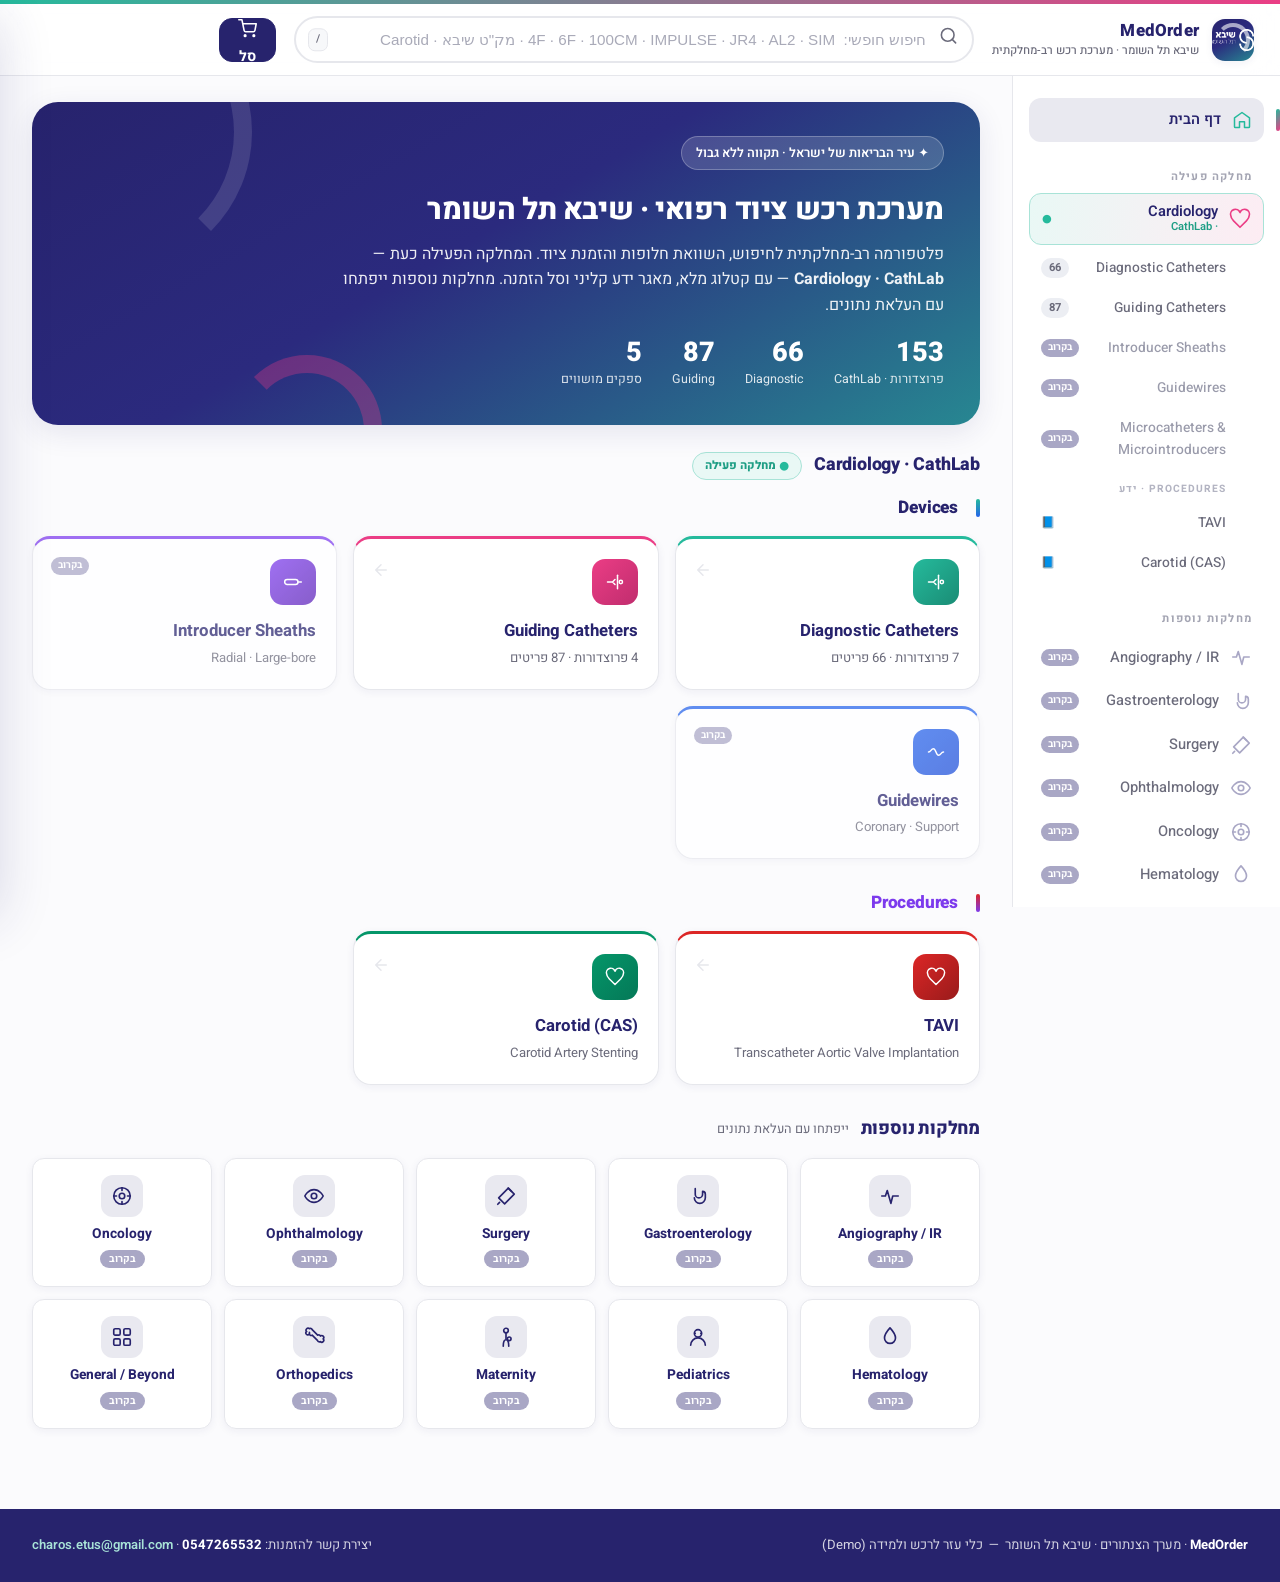
==== commit 2b725d7f: "Add clinical-procedure navigation layer for Cardiology devices New hierarchy: Cardiology → device ca" ====
--- a/index.html
+++ b/index.html
@@ -349,6 +349,72 @@
 .cat-label-procs{color:#7C3AED;}
 .cat-label-procs::before{content:"";display:inline-block;width:4px;height:18px;border-radius:3px;
   background:linear-gradient(180deg,#DC2626,#7C3AED);margin-left:6px;vertical-align:middle;}
+
+/* ===== Clinical procedure cards ===== */
+.cproc-grid{display:grid;grid-template-columns:repeat(auto-fill,minmax(270px,1fr));gap:16px;margin-bottom:24px;}
+.cproc{position:relative;background:#fff;border:1px solid var(--border);border-radius:var(--radius);padding:20px;
+  cursor:pointer;overflow:hidden;box-shadow:var(--shadow-sm);transition:transform .22s,box-shadow .22s,border-color .22s;
+  opacity:0;transform:translateY(14px);animation:cprocIn .5s cubic-bezier(.2,.7,.3,1) forwards;}
+@keyframes cprocIn{to{opacity:1;transform:none;}}
+.cproc::before{content:"";position:absolute;inset:0 auto 0 0;width:4px;background:var(--c,#25BA9C);opacity:.9;}
+.cproc.c-teal{--c:#25BA9C;} .cproc.c-magenta{--c:#EB3D85;} .cproc.c-purple{--c:#7C3AED;}
+.cproc.c-blue{--c:#2563EB;} .cproc.c-amber{--c:#F59E0B;} .cproc.c-red{--c:#DC2626;} .cproc.c-green{--c:#059669;}
+.cproc:hover{transform:translateY(-5px);box-shadow:var(--shadow-lg);border-color:transparent;}
+.cproc-ic{width:48px;height:48px;border-radius:14px;display:grid;place-items:center;color:#fff;margin-bottom:13px;
+  box-shadow:var(--shadow-sm);transition:transform .3s;}
+.cproc:hover .cproc-ic{transform:scale(1.08) rotate(-4deg);}
+.cproc-body h3{margin:0 0 2px;font-size:1.04rem;font-weight:800;color:var(--navy);letter-spacing:-.2px;}
+.cproc-he{font-size:.82rem;color:var(--c,#25BA9C);font-weight:700;margin-bottom:7px;}
+.cproc-body p{margin:0;font-size:.8rem;color:var(--muted);line-height:1.5;}
+.cproc-foot{margin-top:13px;padding-top:11px;border-top:1px dashed var(--border);}
+.cproc-count{font-size:.78rem;font-weight:800;}
+.cproc-soon{font-size:.75rem;font-weight:800;color:#B25C00;background:#FEF3E2;border:1px solid #F6D9A8;
+  padding:3px 11px;border-radius:999px;}
+.cproc.is-soon{opacity:0;} .cproc.is-soon:hover{transform:translateY(-2px);}
+.cproc.is-soon .cproc-ic{filter:saturate(.7);}
+.cproc .arrow{position:absolute;left:16px;top:20px;color:var(--border);transition:.2s;}
+.cproc:hover .arrow{color:var(--c,#25BA9C);transform:translateX(-4px);}
+
+/* ===== Procedure equipment page ===== */
+.proc-hero{position:relative;border-radius:var(--radius-lg);padding:26px 28px;color:#fff;overflow:hidden;
+  display:flex;align-items:center;gap:20px;margin-bottom:18px;box-shadow:var(--shadow);}
+.proc-hero .arc{position:absolute;width:240px;height:240px;border:30px solid rgba(255,255,255,.12);border-radius:50%;
+  top:-90px;left:-60px;}
+.proc-hero-ic{width:62px;height:62px;border-radius:18px;background:rgba(255,255,255,.16);display:grid;place-items:center;
+  flex:none;backdrop-filter:blur(4px);}
+.proc-hero-ic svg{width:30px;height:30px;}
+.proc-hero h1{margin:0;font-size:1.55rem;font-weight:800;letter-spacing:-.3px;}
+.proc-hero-he{font-size:.92rem;font-weight:700;opacity:.92;margin:2px 0 6px;}
+.proc-hero p{margin:0;font-size:.85rem;opacity:.88;line-height:1.5;max-width:640px;}
+.pe-info{display:flex;gap:12px;align-items:center;background:var(--card);border:1px solid var(--border);
+  border-radius:var(--radius-sm);padding:13px 16px;margin-bottom:18px;font-size:.85rem;color:var(--ink);}
+.pe-info-ic{width:34px;height:34px;border-radius:10px;background:var(--navy-bg);color:var(--navy);display:grid;place-items:center;flex:none;}
+.pe-group{margin-bottom:18px;border:1px solid var(--border);border-radius:var(--radius);overflow:hidden;box-shadow:var(--shadow-sm);}
+.pe-group-head{display:flex;align-items:center;gap:10px;padding:11px 15px;background:#fff;border-bottom:1px solid var(--border);}
+.pe-group-head b{font-size:1rem;color:var(--navy);font-weight:800;}
+.pe-group-head .chip{font-size:.72rem;background:var(--navy-bg);color:var(--navy);border-radius:999px;padding:2px 10px;font-weight:700;}
+.pe-alts{margin-right:auto;font-size:.74rem;color:var(--muted);font-weight:700;}
+.pe-table{width:100%;border-collapse:collapse;font-size:.84rem;}
+.pe-table thead th{text-align:right;padding:9px 14px;background:var(--navy-bg);color:var(--navy);font-weight:800;
+  font-size:.74rem;letter-spacing:.2px;white-space:nowrap;}
+.pe-table tbody td{padding:10px 14px;border-top:1px solid var(--border);vertical-align:middle;}
+.pe-table tbody tr:hover{background:var(--teal-bg);}
+.pe-desc{display:flex;align-items:center;gap:9px;min-width:200px;}
+.pe-desc .sdot{width:9px;height:9px;border-radius:50%;flex:none;}
+.pe-name{font-weight:700;color:var(--navy);}
+.pe-sub{font-size:.72rem;color:var(--muted);}
+.pe-sku{font-family:ui-monospace,monospace;font-size:.8rem;background:var(--teal-bg);color:var(--teal-hover);
+  padding:2px 8px;border-radius:7px;font-weight:700;}
+.pe-ref{font-family:ui-monospace,monospace;font-size:.8rem;color:var(--ink);}
+.pe-price{font-weight:800;color:var(--navy);white-space:nowrap;}
+.pe-price small{font-weight:600;color:var(--muted);}
+.proc-soon{text-align:center;padding:40px 24px;background:var(--card);border:1px dashed var(--border);border-radius:var(--radius-lg);}
+.proc-soon-badge{display:inline-block;background:#FEF3E2;color:#B25C00;border:1px solid #F6D9A8;font-weight:800;
+  font-size:.78rem;padding:4px 14px;border-radius:999px;margin-bottom:14px;}
+.proc-soon h2{margin:0 0 8px;font-size:1.2rem;color:var(--navy);}
+.proc-soon p{max-width:520px;margin:0 auto 18px;color:var(--muted);font-size:.88rem;line-height:1.6;}
+@media(max-width:560px){.proc-hero{flex-direction:column;text-align:center;}.proc-hero p{max-width:none;}}
+
 .dept-grid{display:grid;grid-template-columns:repeat(auto-fill,minmax(150px,1fr));gap:12px;}
 .dept-card{background:#fff;border:1px solid var(--border);border-radius:var(--radius-sm);padding:16px 14px;text-align:center;
   cursor:pointer;transition:.18s;position:relative;box-shadow:var(--shadow-sm);}
@@ -498,7 +564,15 @@
   chev:'<svg width="16" height="16" viewBox="0 0 24 24" fill="none" stroke="currentColor" stroke-width="2.2" stroke-linecap="round" stroke-linejoin="round"><path d="m9 6 6 6-6 6"/></svg>',
   plus:'<svg width="16" height="16" viewBox="0 0 24 24" fill="none" stroke="currentColor" stroke-width="2.4" stroke-linecap="round"><path d="M12 5v14M5 12h14"/></svg>',
   arrow:'<svg width="18" height="18" viewBox="0 0 24 24" fill="none" stroke="currentColor" stroke-width="2" stroke-linecap="round" stroke-linejoin="round"><path d="M19 12H5M12 19l-7-7 7-7"/></svg>',
-  upload:'<svg width="20" height="20" viewBox="0 0 24 24" fill="none" stroke="currentColor" stroke-width="1.9" stroke-linecap="round" stroke-linejoin="round"><path d="M21 15v4a2 2 0 0 1-2 2H5a2 2 0 0 1-2-2v-4M17 8l-5-5-5 5M12 3v12"/></svg>'
+  upload:'<svg width="20" height="20" viewBox="0 0 24 24" fill="none" stroke="currentColor" stroke-width="1.9" stroke-linecap="round" stroke-linejoin="round"><path d="M21 15v4a2 2 0 0 1-2 2H5a2 2 0 0 1-2-2v-4M17 8l-5-5-5 5M12 3v12"/></svg>',
+  angiogram:'<svg width="22" height="22" viewBox="0 0 24 24" fill="none" stroke="currentColor" stroke-width="1.8" stroke-linecap="round" stroke-linejoin="round"><path d="M2 12h3l2-7 3 18 3-13 2 5h5"/></svg>',
+  heartcath:'<svg width="22" height="22" viewBox="0 0 24 24" fill="none" stroke="currentColor" stroke-width="1.8" stroke-linecap="round" stroke-linejoin="round"><path d="M12 21s-7-4.5-9.5-9A4.5 4.5 0 0 1 12 7a4.5 4.5 0 0 1 9.5 5"/><path d="M16 14h6M19 11v6"/></svg>',
+  ffr:'<svg width="22" height="22" viewBox="0 0 24 24" fill="none" stroke="currentColor" stroke-width="1.8" stroke-linecap="round" stroke-linejoin="round"><path d="M3 12h4l2-5 3 14 2-9h4"/><circle cx="20" cy="12" r="1.6"/></svg>',
+  ivus:'<svg width="22" height="22" viewBox="0 0 24 24" fill="none" stroke="currentColor" stroke-width="1.8" stroke-linecap="round" stroke-linejoin="round"><circle cx="12" cy="12" r="9"/><circle cx="12" cy="12" r="4"/><path d="M12 3v3M12 18v3M3 12h3M18 12h3"/></svg>',
+  oct:'<svg width="22" height="22" viewBox="0 0 24 24" fill="none" stroke="currentColor" stroke-width="1.8" stroke-linecap="round" stroke-linejoin="round"><circle cx="12" cy="12" r="9"/><path d="M12 12 7 7M12 12l5-2"/><circle cx="12" cy="12" r="1.4" fill="currentColor"/></svg>',
+  pci:'<svg width="22" height="22" viewBox="0 0 24 24" fill="none" stroke="currentColor" stroke-width="1.8" stroke-linecap="round" stroke-linejoin="round"><path d="M4 12h4M16 12h4"/><rect x="8" y="8" width="8" height="8" rx="1.5"/><path d="M8 10h8M8 14h8"/></svg>',
+  cto:'<svg width="22" height="22" viewBox="0 0 24 24" fill="none" stroke="currentColor" stroke-width="1.8" stroke-linecap="round" stroke-linejoin="round"><path d="M3 12h6M15 12h6"/><path d="m9 9 3 3-3 3M12 9l3 3-3 3"/></svg>',
+  graft:'<svg width="22" height="22" viewBox="0 0 24 24" fill="none" stroke="currentColor" stroke-width="1.8" stroke-linecap="round" stroke-linejoin="round"><path d="M6 3v6a6 6 0 0 0 12 0V3"/><path d="M6 21v-4M18 21v-4M6 17h12"/></svg>'
 };
 
 // ===== Department model =====
@@ -525,6 +599,56 @@
 ];
 const CARDIO = DEPARTMENTS[0];
 
+// ===== Clinical procedures per device category =====
+// curves = prefix matchers against real catheter curves in DATA.
+// soon=true → equipment defined but tender data not yet loaded.
+const CLINICAL = {
+  diagnostic: {
+    label:"Diagnostic Catheters", he:"קתטרים אבחנתיים",
+    procs:[
+      {id:"coronary-angio", name:"Coronary Angiography", he:"צנתור כלילי אבחנתי", icon:"angiogram", color:"teal",
+        desc:"הדמיית עורקים כליליים עם קתטרי Judkins / Amplatz / Femoral.", curves:["JL","JR","AL","AR","FL","FR"]},
+      {id:"rl-heart-cath", name:"Right & Left Heart Catheterization", he:"צנתור לב ימני ושמאלי", icon:"heartcath", color:"magenta",
+        desc:"מדידות לחצים והמודינמיקה עם Pigtail ו-Multipurpose.", curves:["PIG","MPA"]},
+      {id:"aorto-ventriculo", name:"Aortography & Ventriculography", he:"אאורטוגרפיה וונטריקולוגרפיה", icon:"angiogram", color:"purple",
+        desc:"הזרקת ניגוד לחדר/אבי העורקים עם Pigtail.", curves:["PIG","J CURVE"]},
+      {id:"peripheral-carotid", name:"Peripheral & Carotid Angiography", he:"אנגיוגרפיה היקפית וקרוטידית", icon:"angio", color:"blue",
+        desc:"גישה סלקטיבית לכלי דם היקפיים/קרוטיד עם Simmons / VTK / Berenstein.", curves:["SIMMONS","VTK","BER","IM","DIAG 3DRC"]},
+      {id:"ffr-ifr", name:"FFR / iFR", he:"רזרבה זרימתית פרקציונלית", icon:"ffr", color:"amber", soon:true,
+        desc:"הערכה תפקודית של היצרות באמצעות חוט לחץ (Pressure Wire)."},
+      {id:"ivus", name:"IVUS", he:"אולטרסאונד תוך-כלילי", icon:"ivus", color:"red", soon:true,
+        desc:"הדמיית חתך הכלי באמצעות קתטר אולטרסאונד."},
+      {id:"oct", name:"OCT", he:"טומוגרפיה אופטית קוהרנטית", icon:"oct", color:"green", soon:true,
+        desc:"הדמיה ברזולוציה גבוהה באמצעות קתטר אופטי."}
+    ]
+  },
+  guiding: {
+    label:"Guiding Catheters", he:"קתטרים מובילים",
+    procs:[
+      {id:"pci", name:"PCI / Coronary Angioplasty", he:"צנתור טיפולי / אנגיופלסטיה", icon:"pci", color:"teal",
+        desc:"הרחבת היצרות והשתלת סטנט עם קתטרים מובילים EBU / XB / Judkins.", curves:["EBU","XB","JL","JR"]},
+      {id:"cto", name:"CTO / Complex PCI", he:"חסימה כרונית / צנתור מורכב", icon:"cto", color:"magenta",
+        desc:"גישה לחסימות כרוניות הדורשת תמיכה גבוהה (EBU / XB / Mach / Amplatz).", curves:["EBU","XB","MACH","AL"]},
+      {id:"graft", name:"Bypass Graft Intervention", he:"התערבות במעקפים", icon:"graft", color:"purple",
+        desc:"גישה למעקפים ורידיים/עורקיים (AR / Multipurpose / IM / 3DRC).", curves:["AR","MPA","IM","BEACON","VBT","3DRC","XBRCA"]},
+      {id:"bifurcation", name:"Bifurcation / Left Main", he:"ביפורקציה / Left Main", icon:"pci", color:"blue",
+        desc:"טיפול בהסתעפויות וגזע ראשי הדורש תמיכה חזקה (EBU / XB).", curves:["EBU","XB"]}
+    ]
+  }
+};
+function curveMatches(curve, prefixes){
+  const c=(curve||"").toUpperCase().trim();
+  return prefixes.some(p=>c.startsWith(p.toUpperCase()));
+}
+function procItems(cat, proc){
+  if(proc.soon || !proc.curves) return [];
+  return DATA.filter(p=>p.category===cat && curveMatches(p.curve, proc.curves));
+}
+const CLIN_COLORS = {
+  teal:["#25BA9C","#1A8C75"], magenta:["#EB3D85","#C02D6E"], purple:["#7C3AED","#5B21B6"],
+  blue:["#2563EB","#1D4ED8"], amber:["#F59E0B","#D97706"], red:["#DC2626","#991B1B"], green:["#059669","#047857"]
+};
+
 // ===== State =====
 let cart = [];
 const counts = {
@@ -550,6 +674,8 @@
   closeSidebarMobile();
   if(parts[0]===""||parts[0]==="home") return renderHome();
   if(parts[0]==="dept") return renderDept(parts[1]);
+  if(parts[0]==="clin") return renderClinList(parts[1]||"diagnostic");
+  if(parts[0]==="proceq") return renderProcEq(parts[1]||"diagnostic", parts[2]||"");
   if(parts[0]==="cat") return renderCatalog(parts[1]||"cardiology", parts[2]||"all");
   if(parts[0]==="proc") return renderProcedure(parts[1]);
   if(parts[0]==="soon") return renderSoon(decodeURIComponent(parts.slice(1).join("/")||""));
@@ -578,7 +704,7 @@
     if(g.subs){
       g.subs.forEach(s=>{
         const isAct = active.dept==="cardiology" && active.sub===s.id;
-        html += `<a class="${isAct?'active':''}" onclick="go('#/cat/cardiology/${s.id}')"><span>${s.label}</span><span class="cnt">${counts[s.id]}</span></a>`;
+        html += `<a class="${isAct?'active':''}" onclick="go('#/clin/${s.id}')"><span>${s.label}</span><span class="cnt">${counts[s.id]}</span></a>`;
       });
     } else {
       html += `<a class="dim" onclick="go('#/soon/${encodeURIComponent(g.label)}')"><span>${g.label}</span><span class="soon">בקרוב</span></a>`;
@@ -630,15 +756,15 @@
 
   <div class="cat-section-head cat-label-devices" style="margin-top:4px"><h3>Devices</h3></div>
   <div class="tiles">
-    <div class="tile c-teal" onclick="go('#/cat/cardiology/diagnostic')">
+    <div class="tile c-teal" onclick="go('#/clin/diagnostic')">
       <span class="arrow">${ICON.arrow}</span>
       <div class="tic" style="background:linear-gradient(135deg,#25BA9C,#1A8C75)">${ICON.cath}</div>
-      <h3>Diagnostic Catheters</h3><p>${counts.diagnostic} פריטים · 5 ספקים</p>
-    </div>
-    <div class="tile c-magenta" onclick="go('#/cat/cardiology/guiding')">
+      <h3>Diagnostic Catheters</h3><p>${CLINICAL.diagnostic.procs.length} פרוצדורות · ${counts.diagnostic} פריטים</p>
+    </div>
+    <div class="tile c-magenta" onclick="go('#/clin/guiding')">
       <span class="arrow">${ICON.arrow}</span>
       <div class="tic" style="background:linear-gradient(135deg,#EB3D85,#C02D6E)">${ICON.cath}</div>
-      <h3>Guiding Catheters</h3><p>${counts.guiding} פריטים · 5 ספקים</p>
+      <h3>Guiding Catheters</h3><p>${CLINICAL.guiding.procs.length} פרוצדורות · ${counts.guiding} פריטים</p>
     </div>
     <div class="tile c-purple t-soon" onclick="go('#/soon/Introducer%20Sheaths')">
       <span class="soon" style="position:absolute;left:18px;top:18px">בקרוב</span>
@@ -695,17 +821,17 @@
     <!-- DEVICES SECTION -->
     <div class="cat-section-head cat-label-devices"><h3>Devices</h3><span style="font-size:.78rem;color:var(--muted);font-weight:600">ציוד · CathLab</span></div>
     <div class="tiles">
-      <div class="tile c-teal" onclick="go('#/cat/cardiology/diagnostic')">
+      <div class="tile c-teal" onclick="go('#/clin/diagnostic')">
         <span class="arrow">${ICON.arrow}</span>
         <div class="tic" style="background:linear-gradient(135deg,#25BA9C,#1A8C75)">${ICON.cath}</div>
         <h3>Diagnostic Catheters</h3>
-        <p>${counts.diagnostic} פריטים · 5 ספקים</p>
-      </div>
-      <div class="tile c-magenta" onclick="go('#/cat/cardiology/guiding')">
+        <p>${CLINICAL.diagnostic.procs.length} פרוצדורות · ${counts.diagnostic} פריטים</p>
+      </div>
+      <div class="tile c-magenta" onclick="go('#/clin/guiding')">
         <span class="arrow">${ICON.arrow}</span>
         <div class="tic" style="background:linear-gradient(135deg,#EB3D85,#C02D6E)">${ICON.cath}</div>
         <h3>Guiding Catheters</h3>
-        <p>${counts.guiding} פריטים · 5 ספקים</p>
+        <p>${CLINICAL.guiding.procs.length} פרוצדורות · ${counts.guiding} פריטים</p>
       </div>
       <div class="tile c-purple t-soon" onclick="go('#/soon/Introducer%20Sheaths')">
         <span class="soon" style="position:absolute;left:18px;top:18px">בקרוב</span>
@@ -761,6 +887,111 @@
         <button class="soon-back" onclick="go('#/cat/cardiology/diagnostic')">בינתיים — לקטלוג CathLab ${ICON.arrow}</button>
       </div>
     </div>`;
+}
+
+// ===== CLINICAL PROCEDURE LIST (device category → procedures) =====
+function renderClinList(cat){
+  const C = CLINICAL[cat];
+  if(!C) return renderCatalog("cardiology", cat);
+  renderSidebar({dept:"cardiology", sub:cat});
+  const m = document.getElementById("main");
+  const cards = C.procs.map((pr,i)=>{
+    const col = CLIN_COLORS[pr.color]||CLIN_COLORS.teal;
+    const n = pr.soon? 0 : procItems(cat, pr).length;
+    return `<div class="cproc c-${pr.color} ${pr.soon?'is-soon':''}" style="animation-delay:${i*55}ms" onclick="go('#/proceq/${cat}/${pr.id}')">
+      <span class="arrow">${ICON.arrow}</span>
+      <div class="cproc-ic" style="background:linear-gradient(135deg,${col[0]},${col[1]})">${ICON[pr.icon]||ICON.proc}</div>
+      <div class="cproc-body">
+        <h3>${esc(pr.name)}</h3>
+        <div class="cproc-he">${esc(pr.he)}</div>
+        <p>${esc(pr.desc)}</p>
+      </div>
+      <div class="cproc-foot">
+        ${pr.soon? `<span class="cproc-soon">בקרוב · ממתין לנתוני מכרז</span>`
+                 : `<span class="cproc-count" style="color:${col[0]}">${n} פריטים · חלופות + מחירים</span>`}
+      </div>
+    </div>`;
+  }).join("");
+  m.innerHTML = `
+    <div class="crumbs"><a onclick="go('#/home')">דף הבית</a> ${ICON.chevS()} <a onclick="go('#/dept/cardiology')">Cardiology · CathLab</a> ${ICON.chevS()} <b>${esc(C.label)}</b></div>
+    <div class="page-head">
+      <h1>${esc(C.label)}</h1>
+      <p class="lead">בחרי פרוצדורה כדי לראות את רשימת הציוד הנדרש — כולל חלופות שוות-ערך מספקים מקבילים, מק"ט שיבא, מק"ט יצרן ומחיר.</p>
+    </div>
+    <div class="cproc-grid">${cards}</div>`;
+}
+
+// ===== PROCEDURE EQUIPMENT (procedure → equipment + alternatives table) =====
+function renderProcEq(cat, procId){
+  const C = CLINICAL[cat];
+  if(!C) return renderHome();
+  const pr = C.procs.find(x=>x.id===procId);
+  if(!pr) return renderClinList(cat);
+  renderSidebar({dept:"cardiology", sub:cat});
+  const m = document.getElementById("main");
+  const col = CLIN_COLORS[pr.color]||CLIN_COLORS.teal;
+  const head = `
+    <div class="crumbs"><a onclick="go('#/home')">דף הבית</a> ${ICON.chevS()} <a onclick="go('#/dept/cardiology')">Cardiology</a> ${ICON.chevS()} <a onclick="go('#/clin/${cat}')">${esc(C.label)}</a> ${ICON.chevS()} <b>${esc(pr.name)}</b></div>
+    <div class="proc-hero" style="background:linear-gradient(135deg,${col[0]},${col[1]})">
+      <div class="arc"></div>
+      <div class="proc-hero-ic">${ICON[pr.icon]||ICON.proc}</div>
+      <div>
+        <h1>${esc(pr.name)}</h1>
+        <div class="proc-hero-he">${esc(pr.he)}</div>
+        <p>${esc(pr.desc)}</p>
+      </div>
+    </div>`;
+
+  if(pr.soon){
+    m.innerHTML = head + `
+      <div class="proc-soon">
+        <div class="proc-soon-badge">בקרוב</div>
+        <h2>ציוד ל-${esc(pr.name)} — ממתין לנתוני מכרז</h2>
+        <p>המבנה מוכן. ברגע שתעלי טבלת מכרז עבור <b>${esc(pr.name)}</b> (חוטי לחץ / קתטרי IVUS·OCT וכו'), היא תוצג כאן באותה טבלת חלופות: תיאור פריט, מק"ט שיבא, מק"ט יצרן ומחיר — עם הוספה לסל.</p>
+        <a class="soon-cta" href="https://wa.me/${PHONE_INTL}?text=${encodeURIComponent('היי, אני רוצה להוסיף נתוני ציוד לפרוצדורה: '+pr.name)}" target="_blank">${ICON.upload} לשלוח נתונים להוספה</a>
+      </div>`;
+    return;
+  }
+
+  const items = procItems(cat, pr);
+  const groups = items.map(p=>{
+    const rows = p.options.map(o=>{
+      const s = SUPPLIERS[o.distributor]||{color:"#999"};
+      const payload = btoa(unescape(encodeURIComponent(JSON.stringify({
+        id:p.id, curve:p.curve, french:p.french, length:p.length, cat:p.category,
+        dist:o.distributor, manu:o.manufacturer, name:o.name, ref:o.ref, sku:o.shebaSku||"", price:o.price||"", cur:o.currency||""
+      }))));
+      return `<tr>
+        <td class="pe-desc"><span class="sdot" style="background:${s.color}"></span>
+          <div><div class="pe-name">${esc(o.name||o.fullName||"—")}</div>
+          <div class="pe-sub">${esc(o.distributor)} · ${esc(o.manufacturer)}</div></div></td>
+        <td>${o.shebaSku?`<span class="pe-sku">${esc(o.shebaSku)}</span>`:'—'}</td>
+        <td>${o.ref?`<span class="pe-ref">${esc(o.ref)}</span>`:'—'}</td>
+        <td class="pe-price">${o.price?`${esc(o.price)} <small>${esc(o.currency||'')}</small>`:'—'}</td>
+        <td><button class="addbtn" title="הוסף לסל" onclick="addToCart('${payload}')">${ICON.plus}</button></td>
+      </tr>`;
+    }).join("");
+    return `<div class="pe-group">
+      <div class="pe-group-head" style="border-right:3px solid ${col[0]}">
+        <b>${esc(p.curve)}</b>
+        ${p.french?`<span class="chip">${esc(p.french)}</span>`:''}
+        ${p.length?`<span class="chip">${esc(p.length)}</span>`:''}
+        <span class="pe-alts">${p.options.length} חלופות</span>
+      </div>
+      <div style="overflow-x:auto"><table class="pe-table">
+        <thead><tr><th>תיאור פריט</th><th>מק"ט שיבא</th><th>מק"ט יצרן</th><th>מחיר</th><th>סל</th></tr></thead>
+        <tbody>${rows}</tbody></table></div>
+    </div>`;
+  }).join("");
+
+  m.innerHTML = head + `
+    <div class="pe-info">
+      <span class="pe-info-ic">${ICON.cath}</span>
+      <div><b>${items.length} פריטי ציוד</b> מתאימים ל-${esc(pr.name)} — כל פריט עם כל החלופות שוות-הערך מהספקים, כולל מק"ט שיבא, מק"ט יצרן ומחיר. הוסיפי לסל ושגרי הזמנה בוואטסאפ.</div>
+    </div>
+    ${items.length? groups : emptyHTML()}
+    <div class="disclaimer" style="margin-top:18px"><span class="di">${infoIcon()}</span>
+      <div><b>הבהרה:</b> שיוך הציוד לפרוצדורה הוא ייחוס קליני כללי להמחשת המבנה. המק"טים, הספקים והמחירים הם נתוני שיבא אמיתיים מהקטלוג. אין באמור תחליף לשיקול דעת קליני או להוראות היצרן (IFU).</div></div>`;
 }
 
 // ===== CATALOG =====
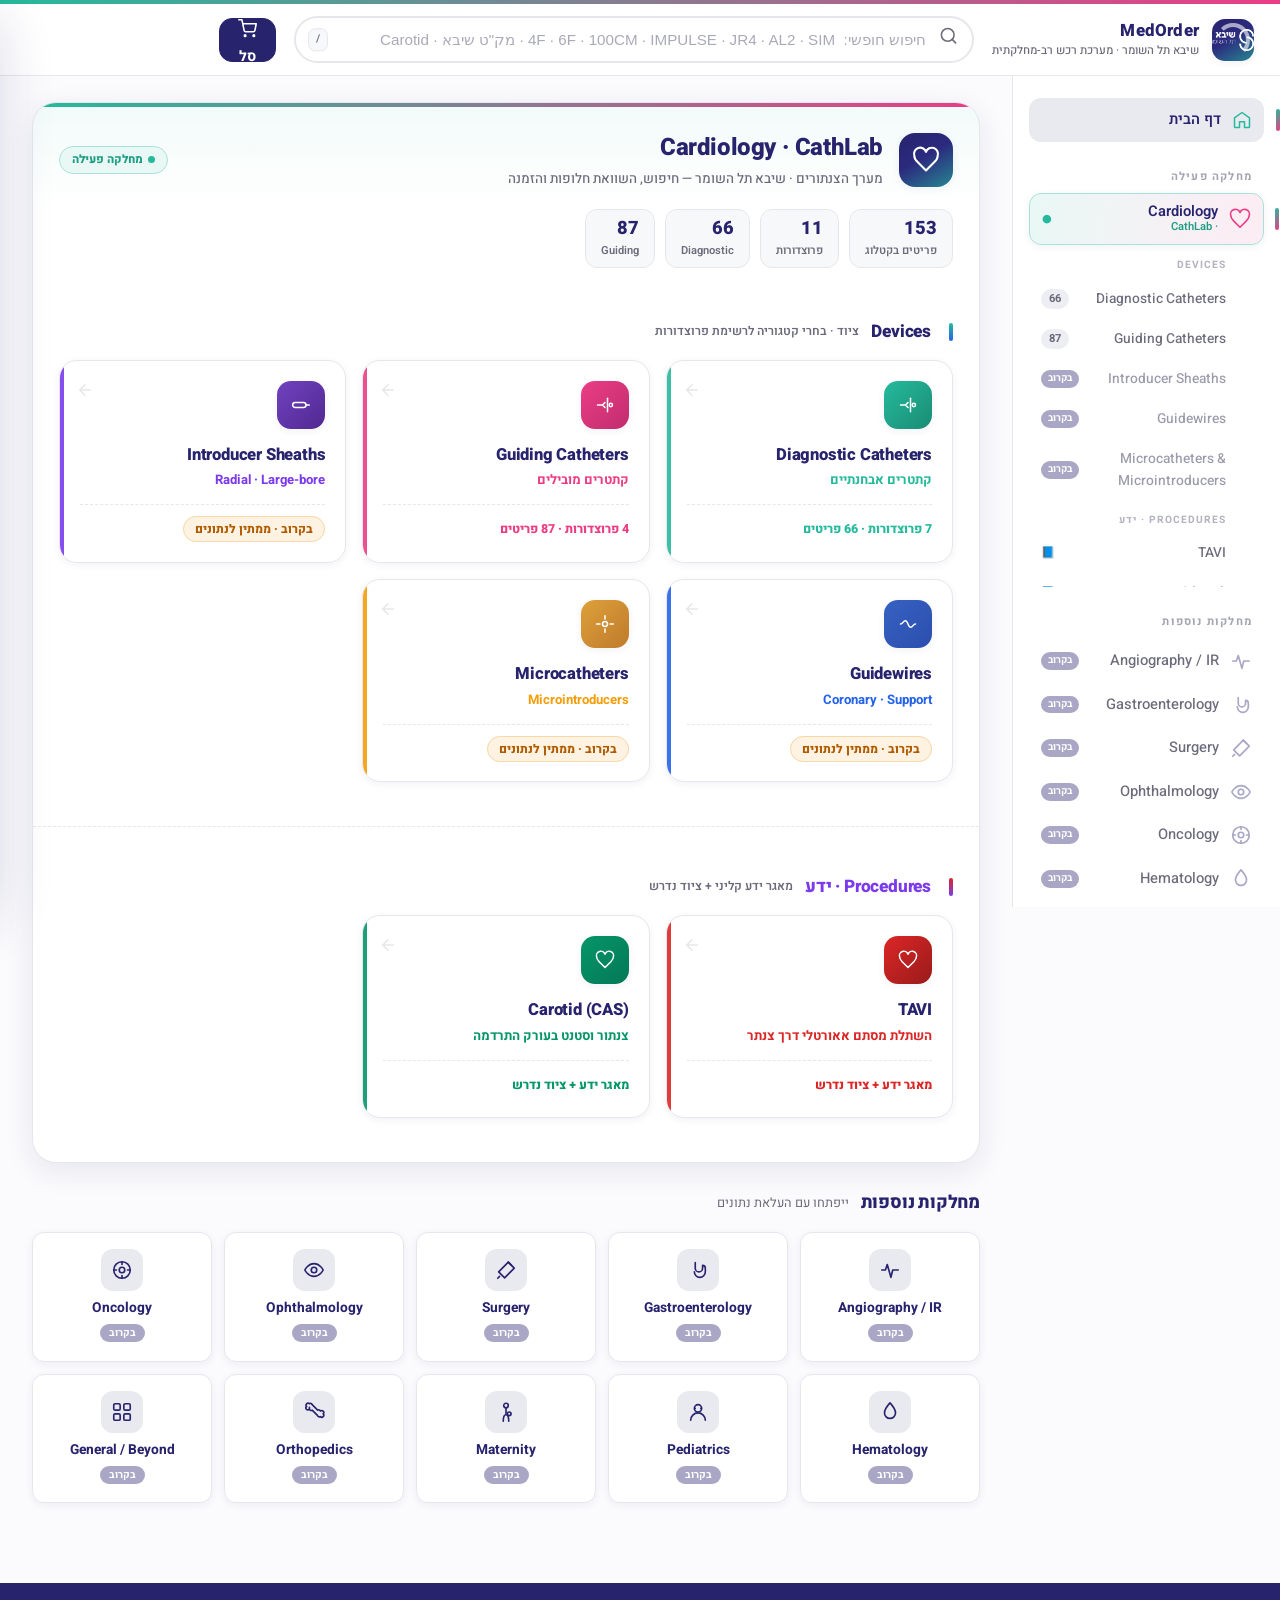
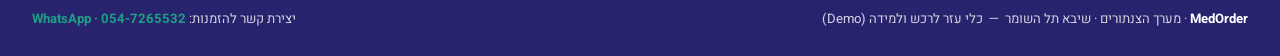
==== commit c5da387b: "Unify Cardiology into single hub, refresh WhatsApp icon, remove private email - Home is now one clea" ====
--- a/index.html
+++ b/index.html
@@ -276,8 +276,6 @@
   font-size:.9rem;transition:.18s;color:#fff;}
 .btn-wa{background:#25D366;box-shadow:0 6px 18px rgba(37,211,102,.35);}
 .btn-wa:hover{background:#1ebe5a;transform:translateY(-2px);}
-.btn-mail{background:var(--navy);box-shadow:0 6px 18px rgba(39,35,109,.3);}
-.btn-mail:hover{background:var(--navy-hover);transform:translateY(-2px);}
 .btn-print{flex:none;width:48px;background:var(--card);color:var(--navy);box-shadow:none;border:1px solid var(--border);}
 .btn-print:hover{background:#fff;}
 
@@ -349,6 +347,29 @@
 .cat-label-procs{color:#7C3AED;}
 .cat-label-procs::before{content:"";display:inline-block;width:4px;height:18px;border-radius:3px;
   background:linear-gradient(180deg,#DC2626,#7C3AED);margin-left:6px;vertical-align:middle;}
+
+/* ===== Cardiology Hub (single drill-down container) ===== */
+.cardio-hub{background:#fff;border:1px solid var(--border);border-radius:24px;overflow:hidden;
+  box-shadow:var(--shadow);margin-bottom:26px;}
+.hub-bar{height:4px;background:var(--grad-sig);}
+.hub-head{display:flex;align-items:center;gap:16px;padding:22px 26px 18px;
+  background:linear-gradient(180deg,rgba(37,186,156,.06),transparent);}
+.hub-logo{width:54px;height:54px;border-radius:16px;background:var(--grad-cool);color:#fff;display:grid;place-items:center;
+  flex:none;box-shadow:var(--shadow-sm);}
+.hub-logo svg{width:28px;height:28px;}
+.hub-htext{flex:1;min-width:0;}
+.hub-htext h1{margin:0;font-size:1.5rem;font-weight:800;color:var(--navy);letter-spacing:-.4px;}
+.hub-htext .hub-sub{font-size:.84rem;color:var(--muted);font-weight:500;margin-top:2px;}
+.hub-live{display:inline-flex;align-items:center;gap:5px;font-size:.72rem;font-weight:800;color:var(--teal-hover);
+  background:var(--teal-bg);border:1px solid var(--teal-soft);padding:4px 12px;border-radius:999px;flex:none;}
+.hub-live .d{width:7px;height:7px;border-radius:50%;background:var(--teal);animation:pulse 1.8s infinite;}
+@keyframes pulse{0%,100%{opacity:1;}50%{opacity:.35;}}
+.hub-stats{display:flex;gap:10px;flex-wrap:wrap;padding:0 26px 16px;}
+.hub-stat{background:var(--card);border:1px solid var(--border);border-radius:12px;padding:8px 15px;line-height:1.2;}
+.hub-stat b{display:block;font-size:1.15rem;font-weight:800;color:var(--navy);}
+.hub-stat span{font-size:.7rem;color:var(--muted);font-weight:600;}
+.hub-section{padding:6px 26px 20px;}
+.hub-section + .hub-section{border-top:1px dashed var(--border);padding-top:18px;}
 
 /* ===== Clinical procedure cards ===== */
 .cproc-grid{display:grid;grid-template-columns:repeat(auto-fill,minmax(270px,1fr));gap:16px;margin-bottom:24px;}
@@ -509,7 +530,7 @@
 <footer>
   <div class="foot-in">
     <div><b>MedOrder</b> · מערך הצנתורים · שיבא תל השומר &nbsp;—&nbsp; כלי עזר לרכש ולמידה (Demo)</div>
-    <div>יצירת קשר להזמנות: <b>0547265532</b> · <a href="mailto:charos.etus@gmail.com">charos.etus@gmail.com</a></div>
+    <div>יצירת קשר להזמנות: <a href="https://wa.me/972547265532" target="_blank" style="color:var(--teal-hover);font-weight:700">WhatsApp · 054-7265532</a></div>
   </div>
 </footer>
 
@@ -532,7 +553,6 @@
 const KNOWLEDGE = {"tavi": {"code": "TAVI", "title": "TAVI — Transcatheter Aortic Valve Implantation", "subtitle": "השתלת מסתם אאורטלי דרך צנתר", "summary": "פרוצדורה זעיר-פולשנית להחלפת המסתם האאורטלי דרך צנתר, ללא ניתוח לב פתוח. מיועדת בעיקר להיצרות אאורטלית קשה (Severe Aortic Stenosis). בעבר יועדה לחולים בסיכון ניתוחי גבוה/בינוני, וכיום — בעקבות מחקרי PARTNER 3 ו-Evolut Low-Risk — מאושרת גם לחלק מהחולים בסיכון נמוך. גישת ברירת המחדל היא טרנספמורלית (Transfemoral); חלופות: טרנס-אקסילרי, טרנס-קרוטיד, טרנסקאוואל וטרנס-אפיקל.", "access": "Transfemoral (ברירת מחדל) · Transaxillary/Subclavian · Transcarotid · Transcaval · Transapical", "sources": [{"label": "ESC/EACTS 2021 Guidelines for Valvular Heart Disease", "url": "https://www.escardio.org/Guidelines/Clinical-Practice-Guidelines/Valvular-Heart-Disease-Management-of"}, {"label": "Technical aspects of TAVI — ESC E-Journal of Cardiology Practice", "url": "https://www.escardio.org/Journals/E-Journal-of-Cardiology-Practice/Volume-14/technical-aspects-of-transcatheter-aortic-valve-implantation-tavi"}, {"label": "Technical Aspects & Development of TAVI — PMC9409777", "url": "https://pmc.ncbi.nlm.nih.gov/articles/PMC9409777/"}, {"label": "TAVR Access Planning & Strategies — PMC3405802", "url": "https://pmc.ncbi.nlm.nih.gov/articles/PMC3405802/"}], "equipment": [{"item": "Large-bore introducer sheath (expandable)", "spec": "14–16Fr (eSheath / InLine)", "od": "≈5.0–6.0 mm min. vessel", "material": "PTFE / Polymer, ePTFE", "note": "SAPIEN 3: 14F/16F · Evolut: 14F-equiv (InLine 18F outer)"}, {"item": "THV delivery system", "spec": "Edwards SAPIEN 3 / Medtronic Evolut PRO+/FX", "od": "—", "material": "Cobalt-chromium / Nitinol frame, bovine/porcine pericardium", "note": "Balloon-expandable vs Self-expanding"}, {"item": "Stiff support guidewire", "spec": "0.035\" × 260–300 cm", "od": "0.035\"", "material": "Stainless steel core, pre-shaped curve", "note": "Lunderquist / Safari² / Confida"}, {"item": "Pigtail catheter", "spec": "5–6Fr × 100–110 cm", "od": "5–6Fr", "material": "Nylon / Polyurethane", "note": "Root angiography & coplanar alignment"}, {"item": "Balloon aortic valvuloplasty (BAV) catheter", "spec": "20–25 mm balloon", "od": "—", "material": "Nylon balloon", "note": "Pre-dilatation (selective)"}, {"item": "Vascular closure device", "spec": "ProGlide / ProStar XL / MANTA", "od": "—", "material": "Polypropylene suture / Collagen", "note": "Large-bore arteriotomy closure"}]}, "carotid": {"code": "Carotid (CAS)", "title": "Carotid Artery Stenting — CAS", "subtitle": "צנתור וסטנט בעורק התרדמה", "summary": "השמת סטנט בעורק הקרוטיד (תרדמה) לטיפול בהיצרות, להפחתת סיכון לשבץ — חלופה לכריתת אנדרטרקטומיה (CEA) בחולים נבחרים. הגישה לרוב טרנספמורלית או טרנסרדיאלית; חלופה: TCAR (Transcarotid Artery Revascularization) עם היפוך זרימה. שימוש בהתקן הגנה אמבולית (Embolic Protection Device) הוא סטנדרט להפחתת תסחיפים מוחיים. הסטנטים הם בדרך כלל ניטינול נפתח-עצמי (Self-expanding nitinol).", "access": "Transfemoral · Transradial · Transcarotid (TCAR, flow-reversal)", "sources": [{"label": "Management of Vascular Access — sheaths, wires, access routes (ScienceDirect)", "url": "https://www.sciencedirect.com/science/article/pii/S1936879813008029"}, {"label": "AHA/ASA Guideline on Management of Carotid Disease", "url": "https://www.ahajournals.org/doi/10.1161/STR.0000000000000375"}, {"label": "Society for Vascular Surgery — Carotid clinical practice guidelines", "url": "https://www.jvascsurg.org/article/S0741-5214(21)02391-9/fulltext"}], "equipment": [{"item": "Guiding catheter / Long sheath", "spec": "8Fr guide or 6Fr long sheath (90 cm)", "od": "6–8Fr", "material": "Braided nylon / PTFE-lined", "note": "e.g. Shuttle / Destination — arch & CCA support"}, {"item": "Diagnostic / selective catheter", "spec": "5Fr × 125 cm (VTK / Sim2 / JB2)", "od": "5Fr", "material": "Nylon, hydrophilic coating", "note": "Arch navigation & CCA cannulation"}, {"item": "Embolic Protection Device (EPD)", "spec": "Distal filter 0.014\" platform", "od": "0.014\"", "material": "Nitinol frame + polyurethane filter", "note": "FilterWire / Emboshield NAV6 / SpiderFX"}, {"item": "Carotid stent (self-expanding)", "spec": "Tapered/straight, 6–10 mm × 20–40 mm", "od": "—", "material": "Nitinol (open/closed cell)", "note": "Wallstent / Acculink / Precise / Xact"}, {"item": "PTA balloon (pre/post-dilatation)", "spec": "0.014\" rapid-exchange, 4–6 mm", "od": "0.014\"", "material": "Semi-compliant nylon", "note": "Post-dilatation to stent apposition"}, {"item": "Guidewire 0.035\" + 0.014\"", "spec": "0.035\" hydrophilic × 260 cm; 0.014\" support", "od": "0.035\" / 0.014\"", "material": "Nitinol core, hydrophilic", "note": "Glidewire / BMW"}]}};
 const PRODS = [{"sku": "10000530", "desc": "CATHETER DIAGNOSTIC IMPULSE"}, {"sku": "10000531", "desc": "CATHETER DIAGNOSTIC OPTITORQUE RADIAL"}, {"sku": "10000532", "desc": "CATHETER DIAGNOSTIC OUTLOOK"}, {"sku": "10000533", "desc": "CATH. ANGIO GLIDECATH COBRA HYDROPHILIC"}, {"sku": "10000534", "desc": "CATHETER DIAGNOSTIC INFINITY STANDARD"}, {"sku": "10000535", "desc": "CATHETER DIAGNOSTIC INFINITY SRD SPECIAL"}, {"sku": "10000536", "desc": "CATHETER DIAGNOSTIC DXTERITY STANDARD"}, {"sku": "10000537", "desc": "CATHETER DIAGNOSTIC TRAPEASE 5F U5TRAP"}, {"sku": "10000542", "desc": "CATHETER DIAGNOSTIC HNB HEADHUNTER"}, {"sku": "10000543", "desc": "CATHETER GUIDING MACH 1"}, {"sku": "10000544", "desc": "CATHETER GUIDING VISTA BRITE TIP"}, {"sku": "10000545", "desc": "CATHETER S.M.A.R.T NITINOL"}, {"sku": "10000546", "desc": "CATHETER GUIDING CLIMBER HYDROPHILIC"}, {"sku": "10000547", "desc": "CATHETER GUIDING HEARTRAIL"}, {"sku": "10000550", "desc": "CATHETER GUIDING LAUNCHER"}];
 const PHONE_INTL = "972547265532";
-const EMAIL = "charos.etus@gmail.com";
 /* ============ MedOrder · Sheba Medical Center · Multi-Department Procurement ============ */
 const SUPPLIERS = {
   Medtechnica:{label:"Medtechnica",manu:"Boston Scientific",color:"#25BA9C"},
@@ -691,19 +711,20 @@
     <a class="navlink ${active.home?'active':''}" onclick="go('#/home')"><span class="ni">${ICON.home}</span> דף הבית</a>
   </div>`;
 
-  // Cardiology (active department, expanded)
+  // Cardiology (active department) — single grouped hub
   html += `<div class="side-sec"><h4>מחלקה פעילה</h4>`;
-  const cOpen = active.dept==="cardiology";
-  html += `<div class="navlink dept-active ${cOpen?'active':''}" onclick="go('#/dept/cardiology')">
+  const cOpen = active.home || active.dept==="cardiology";
+  html += `<div class="navlink dept-active ${cOpen?'active':''}" onclick="go('#/home')">
     <span class="ni">${ICON.heart}</span>
     <span class="dl">Cardiology <em>· CathLab</em></span>
     <span class="live">●</span>
   </div>`;
   html += `<div class="subnav open" style="margin-top:2px">`;
+  html += `<div class="subhead">Devices</div>`;
   CARDIO.groups.forEach(g=>{
     if(g.subs){
       g.subs.forEach(s=>{
-        const isAct = active.dept==="cardiology" && active.sub===s.id;
+        const isAct = active.sub===s.id;
         html += `<a class="${isAct?'active':''}" onclick="go('#/clin/${s.id}')"><span>${s.label}</span><span class="cnt">${counts[s.id]}</span></a>`;
       });
     } else {
@@ -732,67 +753,73 @@
   </div></div>`;
   sb.innerHTML = html;
 }
-function waIcon(){return '<svg width="14" height="14" viewBox="0 0 24 24" fill="currentColor"><path d="M17.5 14.4c-.3-.1-1.7-.8-1.9-.9-.3-.1-.5-.1-.6.2-.2.3-.7.9-.8 1-.2.2-.3.2-.6.1-1.5-.8-2.5-1.4-3.5-3.1-.3-.5.3-.4.8-1.4.1-.2 0-.4 0-.5 0-.1-.6-1.5-.8-2-.2-.5-.4-.4-.6-.4h-.5c-.2 0-.5.1-.7.3-.7.7-1 1.6-1 2.6.1 1.5 1.1 3 1.3 3.2.2.2 2.2 3.4 5.4 4.7 2 .8 2.8.9 3.8.8.6-.1 1.7-.7 2-1.4.2-.7.2-1.2.1-1.4-.1-.1-.3-.2-.6-.3M12 2a10 10 0 0 0-8.6 15l-1.3 4.8 4.9-1.3A10 10 0 1 0 12 2"/></svg>';}
-
-// ===== HOME =====
+function waIcon(){return '<svg width="16" height="16" viewBox="0 0 24 24" fill="currentColor" aria-hidden="true"><path d="M12.04 2C6.58 2 2.13 6.45 2.13 11.91c0 1.75.46 3.46 1.32 4.96L2 22l5.25-1.38a9.9 9.9 0 0 0 4.79 1.22h.01c5.46 0 9.9-4.45 9.9-9.91 0-2.65-1.03-5.14-2.9-7.01A9.82 9.82 0 0 0 12.04 2Zm0 1.67c2.2 0 4.27.86 5.82 2.42a8.2 8.2 0 0 1 2.41 5.82c0 4.54-3.7 8.24-8.24 8.24a8.2 8.2 0 0 1-4.2-1.15l-.3-.18-3.12.82.83-3.04-.2-.31a8.18 8.18 0 0 1-1.26-4.38c0-4.54 3.7-8.24 8.24-8.24l.02-.02Zm-4.73 4.4c-.22 0-.58.08-.89.42-.3.33-1.16 1.14-1.16 2.77s1.19 3.21 1.35 3.43c.17.22 2.31 3.53 5.61 4.95.78.34 1.39.54 1.87.69.78.25 1.5.21 2.06.13.63-.09 1.94-.79 2.21-1.56.27-.77.27-1.42.19-1.56-.08-.13-.3-.21-.63-.38-.33-.16-1.94-.96-2.24-1.07-.3-.11-.52-.16-.74.17-.22.33-.85 1.06-1.04 1.28-.19.22-.38.25-.71.08-.33-.17-1.39-.51-2.65-1.63-.98-.87-1.64-1.95-1.83-2.28-.19-.33-.02-.5.15-.67.15-.15.33-.38.5-.58.16-.19.21-.33.33-.55.11-.22.05-.41-.03-.58-.08-.16-.74-1.79-1.02-2.45-.27-.64-.54-.55-.74-.56-.19-.01-.41-.01-.63-.01Z"/></svg>';}
+
+// ===== HOME = Cardiology Hub (single drill-down container) =====
+function hubCard({color,icon,grad,title,sub,foot,onclick,soon,delay}){
+  const col = CLIN_COLORS[color]||CLIN_COLORS.teal;
+  return `<div class="cproc c-${color} ${soon?'is-soon':''}" style="animation-delay:${delay}ms" onclick="${onclick}">
+    <span class="arrow">${ICON.arrow}</span>
+    <div class="cproc-ic" style="background:linear-gradient(135deg,${col[0]},${col[1]})">${icon}</div>
+    <div class="cproc-body">
+      <h3>${title}</h3>
+      <div class="cproc-he">${sub}</div>
+    </div>
+    <div class="cproc-foot">${soon
+      ? `<span class="cproc-soon">בקרוב · ממתין לנתונים</span>`
+      : `<span class="cproc-count" style="color:${col[0]}">${foot}</span>`}</div>
+  </div>`;
+}
 function renderHome(){
   renderSidebar({home:true});
   const m = document.getElementById("main");
+  const dC = CLINICAL.diagnostic.procs.length, gC = CLINICAL.guiding.procs.length;
+  const devices = [
+    hubCard({color:"teal",   icon:ICON.cath,   title:"Diagnostic Catheters", sub:"קתטרים אבחנתיים",
+      foot:`${dC} פרוצדורות · ${counts.diagnostic} פריטים`, onclick:"go('#/clin/diagnostic')", delay:0}),
+    hubCard({color:"magenta",icon:ICON.cath,   title:"Guiding Catheters", sub:"קתטרים מובילים",
+      foot:`${gC} פרוצדורות · ${counts.guiding} פריטים`, onclick:"go('#/clin/guiding')", delay:55}),
+    hubCard({color:"purple", icon:ICON.sheath, title:"Introducer Sheaths", sub:"Radial · Large-bore",
+      soon:true, onclick:"go('#/soon/Introducer%20Sheaths')", delay:110}),
+    hubCard({color:"blue",   icon:ICON.wire,   title:"Guidewires", sub:"Coronary · Support",
+      soon:true, onclick:"go('#/soon/Guidewires')", delay:165}),
+    hubCard({color:"amber",  icon:ICON.micro,  title:"Microcatheters", sub:"Microintroducers",
+      soon:true, onclick:"go('#/soon/Microcatheters')", delay:220})
+  ].join("");
+  const procs = [
+    hubCard({color:"red",  icon:ICON.proc, title:"TAVI", sub:"השתלת מסתם אאורטלי דרך צנתר",
+      foot:"מאגר ידע + ציוד נדרש", onclick:"go('#/proc/tavi')", delay:0}),
+    hubCard({color:"green",icon:ICON.proc, title:"Carotid (CAS)", sub:"צנתור וסטנט בעורק התרדמה",
+      foot:"מאגר ידע + ציוד נדרש", onclick:"go('#/proc/carotid')", delay:55})
+  ].join("");
   m.innerHTML = `
-  <div class="hero">
-    <div class="arc a1"></div><div class="arc a2"></div>
-    <span class="pill">✦ עיר הבריאות של ישראל · תקווה ללא גבול</span>
-    <h2>מערכת רכש ציוד רפואי · שיבא תל השומר</h2>
-    <p>פלטפורמה רב-מחלקתית לחיפוש, השוואת חלופות והזמנת ציוד. המחלקה הפעילה כעת — <b>Cardiology · CathLab</b> — עם קטלוג מלא, מאגר ידע קליני וסל הזמנה. מחלקות נוספות ייפתחו עם העלאת נתונים.</p>
-    <div class="stats">
-      <div class="stat"><b>${DATA.length}</b><span>פרוצדורות · CathLab</span></div>
-      <div class="stat"><b>${counts.diagnostic}</b><span>Diagnostic</span></div>
-      <div class="stat"><b>${counts.guiding}</b><span>Guiding</span></div>
-      <div class="stat"><b>5</b><span>ספקים מושווים</span></div>
+  <div class="cardio-hub">
+    <div class="hub-bar"></div>
+    <div class="hub-head">
+      <div class="hub-logo">${ICON.heart}</div>
+      <div class="hub-htext">
+        <h1>Cardiology · CathLab</h1>
+        <div class="hub-sub">מערך הצנתורים · שיבא תל השומר — חיפוש, השוואת חלופות והזמנה</div>
+      </div>
+      <span class="hub-live"><span class="d"></span> מחלקה פעילה</span>
+    </div>
+    <div class="hub-stats">
+      <div class="hub-stat"><b>${DATA.length}</b><span>פריטים בקטלוג</span></div>
+      <div class="hub-stat"><b>${dC+gC}</b><span>פרוצדורות</span></div>
+      <div class="hub-stat"><b>${counts.diagnostic}</b><span>Diagnostic</span></div>
+      <div class="hub-stat"><b>${counts.guiding}</b><span>Guiding</span></div>
+    </div>
+    <div class="hub-section">
+      <div class="cat-section-head cat-label-devices"><h3>Devices</h3><span style="font-size:.76rem;color:var(--muted);font-weight:600">ציוד · בחרי קטגוריה לרשימת פרוצדורות</span></div>
+      <div class="cproc-grid">${devices}</div>
+    </div>
+    <div class="hub-section">
+      <div class="cat-section-head cat-label-procs"><h3>Procedures · ידע</h3><span style="font-size:.76rem;color:var(--muted);font-weight:600">מאגר ידע קליני + ציוד נדרש</span></div>
+      <div class="cproc-grid">${procs}</div>
     </div>
   </div>
 
-  <div class="sec-head"><h3>Cardiology · CathLab</h3><span class="livepill">● מחלקה פעילה</span></div>
-
-  <div class="cat-section-head cat-label-devices" style="margin-top:4px"><h3>Devices</h3></div>
-  <div class="tiles">
-    <div class="tile c-teal" onclick="go('#/clin/diagnostic')">
-      <span class="arrow">${ICON.arrow}</span>
-      <div class="tic" style="background:linear-gradient(135deg,#25BA9C,#1A8C75)">${ICON.cath}</div>
-      <h3>Diagnostic Catheters</h3><p>${CLINICAL.diagnostic.procs.length} פרוצדורות · ${counts.diagnostic} פריטים</p>
-    </div>
-    <div class="tile c-magenta" onclick="go('#/clin/guiding')">
-      <span class="arrow">${ICON.arrow}</span>
-      <div class="tic" style="background:linear-gradient(135deg,#EB3D85,#C02D6E)">${ICON.cath}</div>
-      <h3>Guiding Catheters</h3><p>${CLINICAL.guiding.procs.length} פרוצדורות · ${counts.guiding} פריטים</p>
-    </div>
-    <div class="tile c-purple t-soon" onclick="go('#/soon/Introducer%20Sheaths')">
-      <span class="soon" style="position:absolute;left:18px;top:18px">בקרוב</span>
-      <div class="tic" style="background:linear-gradient(135deg,#7C3AED,#5B21B6)">${ICON.sheath}</div>
-      <h3>Introducer Sheaths</h3><p>Radial · Large-bore</p>
-    </div>
-    <div class="tile c-blue t-soon" onclick="go('#/soon/Guidewires')">
-      <span class="soon" style="position:absolute;left:18px;top:18px">בקרוב</span>
-      <div class="tic" style="background:linear-gradient(135deg,#2563EB,#1D4ED8)">${ICON.wire}</div>
-      <h3>Guidewires</h3><p>Coronary · Support</p>
-    </div>
-  </div>
-
-  <div class="cat-section-head cat-label-procs"><h3>Procedures</h3></div>
-  <div class="tiles">
-    <div class="tile c-red" onclick="go('#/proc/tavi')">
-      <span class="arrow">${ICON.arrow}</span>
-      <div class="tic" style="background:linear-gradient(135deg,#DC2626,#991B1B)">${ICON.proc}</div>
-      <h3>TAVI</h3><p>Transcatheter Aortic Valve Implantation</p>
-    </div>
-    <div class="tile c-green" onclick="go('#/proc/carotid')">
-      <span class="arrow">${ICON.arrow}</span>
-      <div class="tic" style="background:linear-gradient(135deg,#059669,#047857)">${ICON.proc}</div>
-      <h3>Carotid (CAS)</h3><p>Carotid Artery Stenting</p>
-    </div>
-  </div>
-
-  <div class="sec-head" style="margin-top:30px"><h3>מחלקות נוספות</h3><span style="font-size:.8rem;color:var(--muted)">ייפתחו עם העלאת נתונים</span></div>
+  <div class="sec-head" style="margin-top:8px"><h3>מחלקות נוספות</h3><span style="font-size:.8rem;color:var(--muted)">ייפתחו עם העלאת נתונים</span></div>
   <div class="dept-grid">
     ${DEPARTMENTS.filter(d=>!d.active).map(d=>`
     <div class="dept-card" onclick="go('#/soon/${encodeURIComponent(d.label)}')">
@@ -803,72 +830,13 @@
   </div>`;
 }
 
-// ===== Department landing =====
+// ===== Department landing → unified into Home hub =====
 function renderDept(id){
   const d = DEPARTMENTS.find(x=>x.id===id);
   if(!d) return renderHome();
   if(!d.active) return renderSoon(d.label);
-  // cardiology landing
-  renderSidebar({dept:"cardiology"});
-  const m = document.getElementById("main");
-  m.innerHTML = `
-    <div class="crumbs"><a onclick="go('#/home')">דף הבית</a> ${ICON.chevS()} <b>Cardiology · CathLab</b></div>
-    <div class="page-head">
-      <h1>Cardiology · CathLab</h1>
-      <p class="lead">המחלקה הפעילה. בחרי קטגוריית ציוד (Devices) או פרוצדורה. סך הכול ${DATA.length} פריטים מושווים בין 5 ספקים.</p>
-    </div>
-
-    <!-- DEVICES SECTION -->
-    <div class="cat-section-head cat-label-devices"><h3>Devices</h3><span style="font-size:.78rem;color:var(--muted);font-weight:600">ציוד · CathLab</span></div>
-    <div class="tiles">
-      <div class="tile c-teal" onclick="go('#/clin/diagnostic')">
-        <span class="arrow">${ICON.arrow}</span>
-        <div class="tic" style="background:linear-gradient(135deg,#25BA9C,#1A8C75)">${ICON.cath}</div>
-        <h3>Diagnostic Catheters</h3>
-        <p>${CLINICAL.diagnostic.procs.length} פרוצדורות · ${counts.diagnostic} פריטים</p>
-      </div>
-      <div class="tile c-magenta" onclick="go('#/clin/guiding')">
-        <span class="arrow">${ICON.arrow}</span>
-        <div class="tic" style="background:linear-gradient(135deg,#EB3D85,#C02D6E)">${ICON.cath}</div>
-        <h3>Guiding Catheters</h3>
-        <p>${CLINICAL.guiding.procs.length} פרוצדורות · ${counts.guiding} פריטים</p>
-      </div>
-      <div class="tile c-purple t-soon" onclick="go('#/soon/Introducer%20Sheaths')">
-        <span class="soon" style="position:absolute;left:18px;top:18px">בקרוב</span>
-        <div class="tic" style="background:linear-gradient(135deg,#7C3AED,#5B21B6)">${ICON.sheath}</div>
-        <h3>Introducer Sheaths</h3>
-        <p>Radial · Large-bore</p>
-      </div>
-      <div class="tile c-blue t-soon" onclick="go('#/soon/Guidewires')">
-        <span class="soon" style="position:absolute;left:18px;top:18px">בקרוב</span>
-        <div class="tic" style="background:linear-gradient(135deg,#2563EB,#1D4ED8)">${ICON.wire}</div>
-        <h3>Guidewires</h3>
-        <p>Coronary · Support</p>
-      </div>
-      <div class="tile c-amber t-soon" onclick="go('#/soon/Microcatheters')">
-        <span class="soon" style="position:absolute;left:18px;top:18px">בקרוב</span>
-        <div class="tic" style="background:linear-gradient(135deg,#F59E0B,#D97706)">${ICON.micro}</div>
-        <h3>Microcatheters</h3>
-        <p>Microintroducers</p>
-      </div>
-    </div>
-
-    <!-- PROCEDURES SECTION -->
-    <div class="cat-section-head cat-label-procs"><h3>Procedures</h3><span style="font-size:.78rem;color:var(--muted);font-weight:600">מאגר ידע קליני + ציוד נדרש</span></div>
-    <div class="tiles">
-      <div class="tile c-red" onclick="go('#/proc/tavi')">
-        <span class="arrow">${ICON.arrow}</span>
-        <div class="tic" style="background:linear-gradient(135deg,#DC2626,#991B1B)">${ICON.proc}</div>
-        <h3>TAVI</h3>
-        <p>Transcatheter Aortic Valve Implantation</p>
-      </div>
-      <div class="tile c-green" onclick="go('#/proc/carotid')">
-        <span class="arrow">${ICON.arrow}</span>
-        <div class="tic" style="background:linear-gradient(135deg,#059669,#047857)">${ICON.proc}</div>
-        <h3>Carotid (CAS)</h3>
-        <p>Carotid Artery Stenting</p>
-      </div>
-    </div>`;
+  // Cardiology now lives entirely in the Home hub — redirect to avoid duplicate surfaces.
+  return go('#/home');
 }
 
 // ===== SOON placeholder =====
@@ -884,7 +852,7 @@
       <p>הקטגוריה הזו עדיין לא אוכלסה בנתונים. ברגע שתעלי טבלת Excel עבור <b>${esc(label)}</b> — היא תופיע כאן באותו מבנה השוואתי: חיפוש, חלופות בין ספקים, מחירים וסל הזמנה.</p>
       <div class="soon-actions">
         <a class="soon-cta" href="https://wa.me/${PHONE_INTL}?text=${encodeURIComponent('היי, אני רוצה להוסיף נתונים למחלקה/קטגוריה: '+label)}" target="_blank">${ICON.upload} לשלוח נתונים להוספה</a>
-        <button class="soon-back" onclick="go('#/cat/cardiology/diagnostic')">בינתיים — לקטלוג CathLab ${ICON.arrow}</button>
+        <button class="soon-back" onclick="go('#/clin/diagnostic')">בינתיים — לקטלוג CathLab ${ICON.arrow}</button>
       </div>
     </div>`;
 }
@@ -913,7 +881,7 @@
     </div>`;
   }).join("");
   m.innerHTML = `
-    <div class="crumbs"><a onclick="go('#/home')">דף הבית</a> ${ICON.chevS()} <a onclick="go('#/dept/cardiology')">Cardiology · CathLab</a> ${ICON.chevS()} <b>${esc(C.label)}</b></div>
+    <div class="crumbs"><a onclick="go('#/home')">דף הבית</a> ${ICON.chevS()} <a onclick="go('#/home')">Cardiology · CathLab</a> ${ICON.chevS()} <b>${esc(C.label)}</b></div>
     <div class="page-head">
       <h1>${esc(C.label)}</h1>
       <p class="lead">בחרי פרוצדורה כדי לראות את רשימת הציוד הנדרש — כולל חלופות שוות-ערך מספקים מקבילים, מק"ט שיבא, מק"ט יצרן ומחיר.</p>
@@ -931,7 +899,7 @@
   const m = document.getElementById("main");
   const col = CLIN_COLORS[pr.color]||CLIN_COLORS.teal;
   const head = `
-    <div class="crumbs"><a onclick="go('#/home')">דף הבית</a> ${ICON.chevS()} <a onclick="go('#/dept/cardiology')">Cardiology</a> ${ICON.chevS()} <a onclick="go('#/clin/${cat}')">${esc(C.label)}</a> ${ICON.chevS()} <b>${esc(pr.name)}</b></div>
+    <div class="crumbs"><a onclick="go('#/home')">דף הבית</a> ${ICON.chevS()} <a onclick="go('#/home')">Cardiology</a> ${ICON.chevS()} <a onclick="go('#/clin/${cat}')">${esc(C.label)}</a> ${ICON.chevS()} <b>${esc(pr.name)}</b></div>
     <div class="proc-hero" style="background:linear-gradient(135deg,${col[0]},${col[1]})">
       <div class="arc"></div>
       <div class="proc-hero-ic">${ICON[pr.icon]||ICON.proc}</div>
@@ -1003,7 +971,7 @@
   const frenchSet = [...new Set(DATA.map(p=>p.french).filter(Boolean))].sort((a,b)=>parseFloat(a)-parseFloat(b));
   const subLabel = subId==="diagnostic"?"Diagnostic Catheters":subId==="guiding"?"Guiding Catheters":"כל הקתטרים";
   m.innerHTML = `
-    <div class="crumbs"><a onclick="go('#/home')">דף הבית</a> ${ICON.chevS()} <a onclick="go('#/dept/cardiology')">Cardiology · CathLab</a> ${ICON.chevS()} <b>${subLabel}</b></div>
+    <div class="crumbs"><a onclick="go('#/home')">דף הבית</a> ${ICON.chevS()} <a onclick="go('#/home')">Cardiology · CathLab</a> ${ICON.chevS()} <b>${subLabel}</b></div>
     <div class="page-head"><h1>${subLabel}</h1>
       <p class="lead">כל שורה היא פרוצדורה (עקומה · French · אורך) עם החלופות שוות-הערך מכל הספקים. הוסיפי לסל ושגרי הזמנה.</p></div>
     <div class="filterbar">
@@ -1113,7 +1081,7 @@
       <td>${esc(e.material)}</td><td><button class="addbtn" title="הוסף לסל" onclick="addToCart('${payload}')">${ICON.plus}</button></td></tr>`;
   }).join("");
   m.innerHTML = `
-    <div class="crumbs"><a onclick="go('#/home')">דף הבית</a> ${ICON.chevS()} <a onclick="go('#/dept/cardiology')">Cardiology · CathLab</a> ${ICON.chevS()} <b>${esc(K.code)}</b></div>
+    <div class="crumbs"><a onclick="go('#/home')">דף הבית</a> ${ICON.chevS()} <a onclick="go('#/home')">Cardiology · CathLab</a> ${ICON.chevS()} <b>${esc(K.code)}</b></div>
     <div class="kn-hero ${key==='tavi'?'':'teal'}"><div class="arc"></div>
       <span class="tag">PROCEDURE KNOWLEDGE · מבוסס מקור</span>
       <h1>${esc(K.title)}</h1><div class="sub">${esc(K.subtitle)}</div></div>
@@ -1168,7 +1136,6 @@
     <div class="sumrow"><span>סה"כ יחידות</span><b>${cart.reduce((s,c)=>s+c.qty,0)}</b></div>
     <div class="send-btns">
       <button class="btn btn-wa" onclick="sendWhatsApp()">${waIcon()} שגר בוואטסאפ</button>
-      <button class="btn btn-mail" onclick="sendEmail()">${mailIcon()} אימייל</button>
       <button class="btn btn-print" title="הדפסה / PDF" onclick="window.print()">${printIcon()}</button>
     </div>`;
 }
@@ -1184,14 +1151,11 @@
   return t;
 }
 function sendWhatsApp(){ if(!cart.length)return toast("הסל ריק"); window.open(`https://wa.me/${PHONE_INTL}?text=${encodeURIComponent(orderText())}`,"_blank"); }
-function sendEmail(){ if(!cart.length)return toast("הסל ריק");
-  window.location.href=`mailto:${EMAIL}?subject=${encodeURIComponent("הזמנת ציוד · Cardiology · CathLab · שיבא")}&body=${encodeURIComponent(orderText())}`; }
 
 // ===== helpers =====
 function dot(){return '<svg width="18" height="18" viewBox="0 0 24 24" fill="none" stroke="currentColor" stroke-width="2"><circle cx="12" cy="12" r="9"/><circle cx="12" cy="12" r="3" fill="currentColor"/></svg>';}
 function citeIcon(){return '<svg width="17" height="17" viewBox="0 0 24 24" fill="none" stroke="currentColor" stroke-width="1.9" stroke-linecap="round" stroke-linejoin="round"><path d="M4 19.5A2.5 2.5 0 0 1 6.5 17H20"/><path d="M6.5 2H20v20H6.5A2.5 2.5 0 0 1 4 19.5v-15A2.5 2.5 0 0 1 6.5 2z"/></svg>';}
 function infoIcon(){return '<svg width="17" height="17" viewBox="0 0 24 24" fill="none" stroke="currentColor" stroke-width="2" stroke-linecap="round"><circle cx="12" cy="12" r="10"/><path d="M12 16v-4M12 8h.01"/></svg>';}
-function mailIcon(){return '<svg width="17" height="17" viewBox="0 0 24 24" fill="none" stroke="currentColor" stroke-width="2" stroke-linecap="round" stroke-linejoin="round"><rect x="2" y="4" width="20" height="16" rx="2"/><path d="m22 7-10 6L2 7"/></svg>';}
 function printIcon(){return '<svg width="18" height="18" viewBox="0 0 24 24" fill="none" stroke="currentColor" stroke-width="2" stroke-linecap="round" stroke-linejoin="round"><path d="M6 9V2h12v7M6 18H4a2 2 0 0 1-2-2v-5a2 2 0 0 1 2-2h16a2 2 0 0 1 2 2v5a2 2 0 0 1-2 2h-2M6 14h12v8H6z"/></svg>';}
 ICON.chevS=()=>'<svg width="13" height="13" viewBox="0 0 24 24" fill="none" stroke="currentColor" stroke-width="2.4" stroke-linecap="round" style="opacity:.5"><path d="m9 6 6 6-6 6"/></svg>';
 function toast(msg){const t=document.getElementById("toast");t.innerHTML=`<span class="ti">${checkIcon()}</span> ${esc(msg)}`;t.classList.add("show");clearTimeout(t._t);t._t=setTimeout(()=>t.classList.remove("show"),2600);}
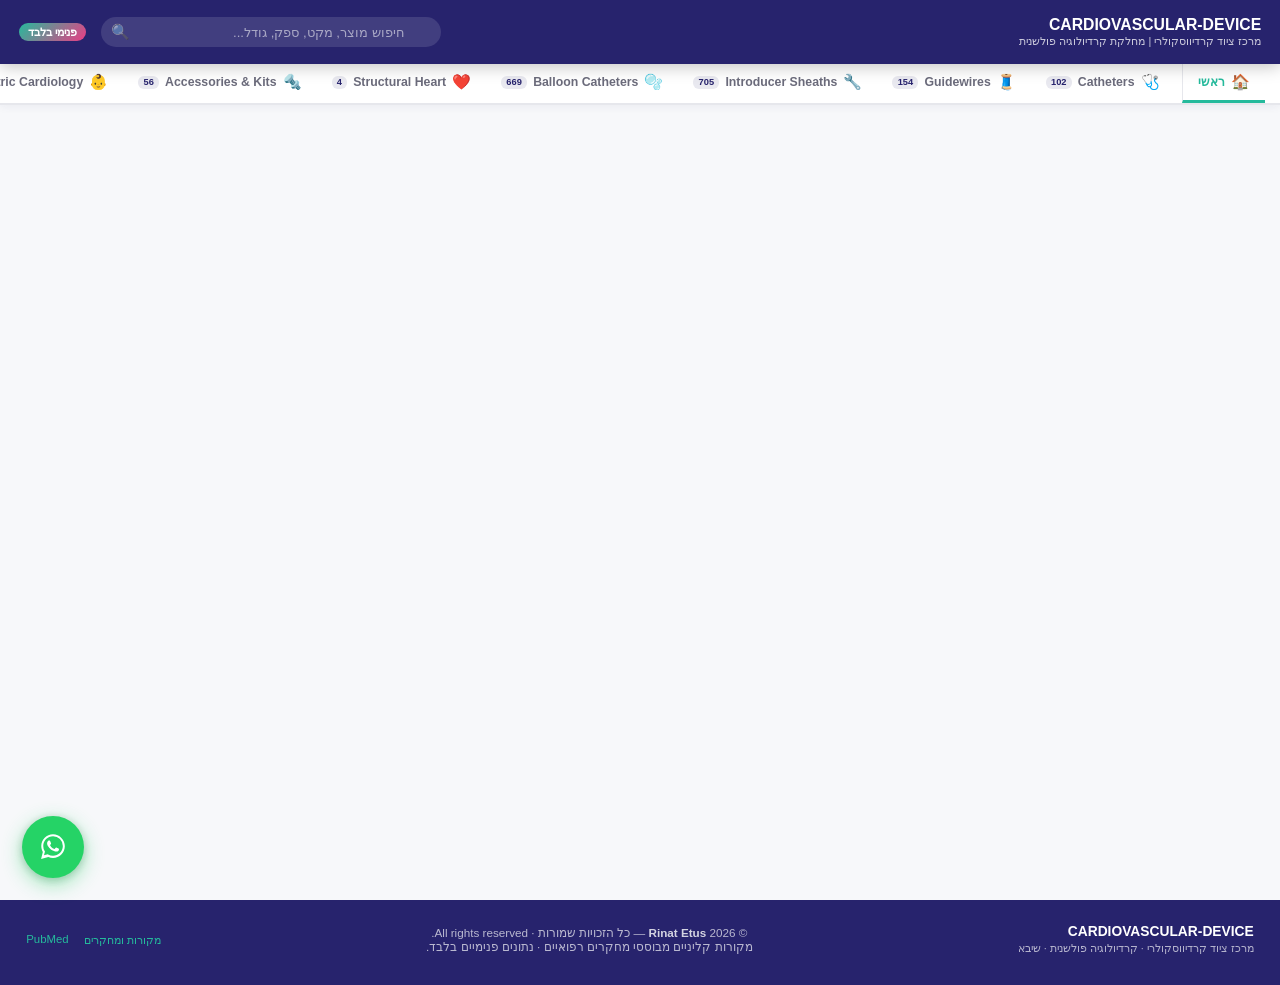
==== commit b0068b30: "Responsive layout, prominent WhatsApp button, copyright & clinical sources - Full responsive design " ====
--- a/index.html
+++ b/index.html
@@ -1,1188 +1,17816 @@
 <!DOCTYPE html>
-<html dir="rtl" lang="he">
+<html lang="he" dir="rtl">
 <head>
 <meta charset="UTF-8">
 <meta name="viewport" content="width=device-width, initial-scale=1.0">
-<title>MedOrder · קרדיולוגיה פולשנית · שיבא תל השומר</title>
-<link rel="preconnect" href="https://fonts.googleapis.com">
-<link href="https://fonts.googleapis.com/css2?family=Heebo:wght@300;400;500;600;700;800;900&display=swap" rel="stylesheet">
+<title>CARDIOVASCULAR-DEVICE — מרכז ציוד קרדיווסקולרי</title>
 <style>
-:root{
-  --magenta:#EB3D85; --magenta-hover:#C83471; --magenta-bg:#FDECF3; --magenta-soft:#F7B1CE;
-  --teal:#25BA9C; --teal-hover:#1F9E85; --teal-bg:#E9F8F5; --teal-soft:#A8E3D7;
-  --navy:#27236D; --navy-hover:#211E5D; --navy-bg:#E9E9F0; --navy-soft:#A9A7C5;
-  --ink:#27236D; --muted:#6B6B7B; --bg:#FFFFFF; --card:#F7F8FA; --border:#E6E7EC;
-  --shadow-sm:0 2px 8px rgba(39,35,109,.06);
-  --shadow:0 8px 28px rgba(39,35,109,.10);
-  --shadow-lg:0 18px 50px rgba(39,35,109,.16);
-  --radius:18px; --radius-sm:12px; --radius-lg:26px;
-  --grad-sig:linear-gradient(135deg,#25BA9C 0%,#EB3D85 100%);
-  --grad-cool:linear-gradient(150deg,#27236D 0%,#2b2a7e 45%,#25BA9C 130%);
-  --grad-warm:linear-gradient(135deg,#EB3D85 0%,#27236D 100%);
-  --sidebar-w:268px;
+/* ============================================================
+   SHEBA BRAND COLORS
+   ============================================================ */
+:root {
+  --magenta:    #EB3D85;
+  --magenta-bg: #FDECF3;
+  --magenta-h:  #C83471;
+  --teal:       #25BA9C;
+  --teal-bg:    #E9F8F5;
+  --teal-h:     #1F9E85;
+  --navy:       #27236D;
+  --navy-bg:    #E9E9F0;
+  --navy-h:     #211E5D;
+  --white:      #FFFFFF;
+  --bg:         #F7F8FA;
+  --border:     #E6E7EC;
+  --text:       #27236D;
+  --text-sec:   #6B6B7B;
+  --grad-sig:   linear-gradient(135deg, #25BA9C 0%, #EB3D85 100%);
+  --grad-cool:  linear-gradient(135deg, #27236D 0%, #25BA9C 100%);
+  --sidebar-w:  0px;
+  --header-h:   64px;
+  --radius:     10px;
+  --shadow:     0 2px 12px rgba(39,35,109,.08);
+  --shadow-lg:  0 4px 24px rgba(39,35,109,.14);
 }
-*{box-sizing:border-box;}
-html,body{margin:0;padding:0;}
-body{font-family:'Heebo',system-ui,Arial,sans-serif;color:var(--ink);background:#fbfbfd;direction:rtl;line-height:1.6;
-  -webkit-font-smoothing:antialiased;overflow-x:hidden;}
-a{color:inherit;text-decoration:none;}
-::selection{background:var(--teal-soft);}
-button{font-family:inherit;cursor:pointer;border:none;background:none;}
-::-webkit-scrollbar{width:10px;height:10px;}
-::-webkit-scrollbar-thumb{background:#d9dae2;border-radius:10px;border:2px solid #fbfbfd;}
-::-webkit-scrollbar-thumb:hover{background:var(--navy-soft);}
 
-/* ===== Top bar ===== */
-.topbar{position:sticky;top:0;z-index:200;background:rgba(255,255,255,.82);backdrop-filter:blur(18px) saturate(160%);
-  border-bottom:1px solid var(--border);}
-.topbar .sig{height:4px;background:var(--grad-sig);}
-.topbar-inner{display:flex;align-items:center;gap:18px;padding:12px 26px;}
-.brand{display:flex;align-items:center;gap:13px;flex:none;}
-.brand .logomark{width:42px;height:42px;border-radius:13px;background:var(--grad-cool);display:grid;place-items:center;
-  box-shadow:var(--shadow-sm);position:relative;overflow:hidden;}
-.brand .logomark::after{content:"";position:absolute;width:26px;height:26px;border:4px solid rgba(255,255,255,.6);
-  border-radius:50%;border-left-color:transparent;border-bottom-color:transparent;}
-.brand .bt{line-height:1.15;}
-.brand .bt b{font-weight:800;font-size:1.06rem;letter-spacing:.2px;color:var(--navy);display:block;}
-.brand .bt span{font-size:.72rem;color:var(--muted);font-weight:500;}
+/* ============================================================
+   RESET & BASE
+   ============================================================ */
+*, *::before, *::after { box-sizing: border-box; margin: 0; padding: 0; }
+html { font-size: 15px; }
+body {
+  font-family: 'Segoe UI', 'Arial', sans-serif;
+  background: var(--bg);
+  color: var(--text);
+  min-height: 100vh;
+  display: flex;
+  flex-direction: column;
+}
 
-/* search */
-.searchwrap{flex:1;max-width:680px;position:relative;}
-.searchwrap .si{position:absolute;right:16px;top:50%;transform:translateY(-50%);color:var(--muted);pointer-events:none;}
-#search{width:100%;padding:13px 46px 13px 84px;border:2px solid var(--border);border-radius:999px;font-size:.95rem;
-  color:var(--ink);background:#fff;outline:none;transition:.18s;font-weight:500;}
-#search::placeholder{color:#a9aab8;font-weight:400;}
-#search:focus{border-color:var(--teal);box-shadow:0 0 0 4px var(--teal-bg);}
-.searchwrap .kbd{position:absolute;left:14px;top:50%;transform:translateY(-50%);font-size:.68rem;color:var(--muted);
-  border:1px solid var(--border);border-radius:7px;padding:2px 7px;background:var(--card);font-weight:600;}
+/* ============================================================
+   HEADER
+   ============================================================ */
+.header {
+  position: fixed; top: 0; right: 0; left: 0; z-index: 100;
+  height: var(--header-h);
+  background: var(--navy);
+  display: flex; align-items: center; gap: 1rem;
+  padding: 0 1.25rem;
+  box-shadow: 0 2px 16px rgba(0,0,0,.25);
+}
+.header-logo {
+  height: 38px; width: auto; flex-shrink: 0;
+}
+.header-title {
+  flex: 1;
+  color: #fff;
+  font-size: 1.05rem;
+  font-weight: 700;
+  line-height: 1.2;
+}
+.header-title small {
+  display: block;
+  font-size: .72rem;
+  font-weight: 400;
+  opacity: .75;
+  margin-top: 1px;
+}
+.header-search-wrap {
+  flex: 0 0 340px;
+  position: relative;
+}
+.header-search {
+  width: 100%;
+  padding: .5rem 2.4rem .5rem .85rem;
+  border-radius: 20px;
+  border: none;
+  background: rgba(255,255,255,.12);
+  color: #fff;
+  font-size: .88rem;
+  outline: none;
+  transition: background .2s;
+}
+.header-search::placeholder { color: rgba(255,255,255,.55); }
+.header-search:focus { background: rgba(255,255,255,.22); }
+.search-icon {
+  position: absolute; left: .7rem; top: 50%; transform: translateY(-50%);
+  color: rgba(255,255,255,.6); font-size: 1rem; pointer-events: none;
+}
+.header-badge {
+  background: var(--grad-sig);
+  color: #fff;
+  font-size: .7rem;
+  font-weight: 700;
+  padding: .2rem .6rem;
+  border-radius: 12px;
+  white-space: nowrap;
+}
 
-.top-actions{display:flex;align-items:center;gap:10px;flex:none;}
-.icon-btn{width:44px;height:44px;border-radius:13px;display:grid;place-items:center;color:var(--navy);background:var(--card);
-  border:1px solid var(--border);transition:.18s;position:relative;}
-.icon-btn:hover{background:#fff;box-shadow:var(--shadow-sm);transform:translateY(-1px);}
-.cart-btn{background:var(--navy);color:#fff;border-color:var(--navy);width:auto;padding:0 18px;gap:8px;font-weight:700;font-size:.9rem;}
-.cart-btn:hover{background:var(--navy-hover);color:#fff;}
-.cart-badge{position:absolute;top:-7px;left:-7px;min-width:21px;height:21px;border-radius:11px;background:var(--magenta);
-  color:#fff;font-size:.7rem;font-weight:800;display:grid;place-items:center;padding:0 5px;box-shadow:0 2px 6px rgba(235,61,133,.5);
-  transform:scale(0);transition:transform .25s cubic-bezier(.34,1.56,.64,1);}
-.cart-badge.show{transform:scale(1);}
+/* ============================================================
+   LAYOUT
+   ============================================================ */
+.layout {
+  display: flex;
+  margin-top: calc(var(--header-h) + 44px);
+  min-height: calc(100vh - var(--header-h) - 44px);
+}
+.layout.has-sub-strip {
+  margin-top: calc(var(--header-h) + 44px + 36px);
+}
 
-/* ===== Layout ===== */
-.layout{display:flex;align-items:flex-start;}
-.sidebar{width:var(--sidebar-w);flex:none;position:sticky;top:69px;height:calc(100vh - 69px);overflow-y:auto;
-  padding:22px 16px 40px;border-left:1px solid var(--border);background:#fff;}
-.side-sec{margin-bottom:26px;}
-.side-sec h4{font-size:.7rem;text-transform:uppercase;letter-spacing:1.2px;color:#a4a5b3;font-weight:700;
-  padding:0 12px;margin:0 0 8px;}
-.navlink{display:flex;align-items:center;gap:11px;padding:10px 12px;border-radius:12px;color:var(--ink);font-weight:600;
-  font-size:.92rem;transition:.15s;position:relative;}
-.navlink:hover{background:var(--card);}
-.navlink.active{background:var(--navy-bg);color:var(--navy);}
-.navlink.active::before{content:"";position:absolute;right:-16px;top:50%;transform:translateY(-50%);width:4px;height:22px;
-  border-radius:4px;background:var(--grad-sig);}
-.navlink .ni{color:var(--teal);flex:none;display:grid;place-items:center;}
-.navlink.guide-i .ni{color:var(--magenta);}
-.navlink .chev{margin-right:auto;color:#bcbdc9;transition:transform .2s;}
-.navlink.open .chev{transform:rotate(90deg);}
-.subnav{overflow:hidden;max-height:0;transition:max-height .28s ease;}
-.subnav.open{max-height:340px;}
-.subnav a{display:flex;align-items:center;justify-content:space-between;gap:8px;padding:8px 12px 8px 12px;margin:2px 0 2px 0;
-  margin-right:26px;border-radius:10px;font-size:.86rem;color:var(--muted);font-weight:500;transition:.15s;}
-.subnav a:hover{background:var(--card);color:var(--ink);}
-.subnav a.active{background:var(--teal-bg);color:var(--teal-hover);font-weight:700;}
-.subnav a.active.mag{background:var(--magenta-bg);color:var(--magenta-hover);}
-.cnt{font-size:.7rem;background:#eceef3;color:var(--muted);border-radius:999px;padding:1px 8px;font-weight:700;}
-.subnav a.active .cnt{background:#fff;}
-.soon{font-size:.62rem;color:#fff;background:var(--navy-soft);border-radius:999px;padding:1px 7px;font-weight:700;}
-.side-help{background:var(--grad-cool);border-radius:var(--radius);padding:16px;color:#fff;position:relative;overflow:hidden;}
-.side-help::after{content:"";position:absolute;width:90px;height:90px;border:12px solid rgba(255,255,255,.13);border-radius:50%;
-  border-left-color:transparent;border-bottom-color:transparent;bottom:-40px;left:-20px;}
-.side-help b{font-size:.92rem;display:block;margin-bottom:3px;}
-.side-help p{font-size:.76rem;opacity:.9;margin:0 0 10px;line-height:1.5;}
-.side-help a{display:inline-flex;align-items:center;gap:6px;background:rgba(255,255,255,.16);border:1px solid rgba(255,255,255,.25);
-  padding:7px 12px;border-radius:10px;font-size:.78rem;font-weight:700;transition:.15s;}
-.side-help a:hover{background:rgba(255,255,255,.28);}
+/* ============================================================
+   SIDEBAR
+   ============================================================ */
+.sidebar {
+  display: none;
+}
+.sidebar::-webkit-scrollbar { width: 4px; }
+.sidebar::-webkit-scrollbar-track { background: transparent; }
+.sidebar::-webkit-scrollbar-thumb { background: var(--border); border-radius: 4px; }
 
-/* ===== Main ===== */
-main{flex:1;min-width:0;padding:26px 32px 80px;}
-.crumbs{font-size:.8rem;color:var(--muted);margin-bottom:14px;display:flex;gap:7px;align-items:center;flex-wrap:wrap;}
-.crumbs b{color:var(--navy);font-weight:700;}
-.page-head{margin-bottom:22px;}
-.page-head h1{font-size:1.7rem;font-weight:800;margin:0 0 4px;color:var(--navy);letter-spacing:-.3px;}
-.page-head .lead{color:var(--muted);font-size:.95rem;max-width:760px;}
+.sidebar-section {
+  margin-bottom: .25rem;
+}
+.sidebar-cat-btn {
+  width: 100%;
+  display: flex; align-items: center; gap: .6rem;
+  padding: .65rem 1.1rem;
+  background: none; border: none; cursor: pointer;
+  font-size: .88rem; font-weight: 700;
+  color: var(--navy);
+  text-align: right;
+  transition: background .15s, color .15s;
+  border-radius: 0;
+}
+.sidebar-cat-btn:hover { background: var(--navy-bg); }
+.sidebar-cat-btn.active { background: var(--navy-bg); color: var(--navy-h); }
+.sidebar-cat-btn .cat-icon { font-size: 1.1rem; flex-shrink: 0; }
+.sidebar-cat-btn .cat-label { flex: 1; }
+.sidebar-cat-btn .cat-count {
+  font-size: .68rem; font-weight: 600;
+  background: var(--navy-bg); color: var(--navy);
+  padding: .1rem .4rem; border-radius: 8px;
+}
+.sidebar-cat-btn .chevron {
+  font-size: .7rem; transition: transform .2s; flex-shrink: 0;
+  color: var(--text-sec);
+}
+.sidebar-cat-btn.open .chevron { transform: rotate(180deg); }
 
-/* hero (home) */
-.hero{background:var(--grad-cool);border-radius:var(--radius-lg);padding:34px 36px;color:#fff;position:relative;overflow:hidden;
-  margin-bottom:26px;box-shadow:var(--shadow);}
-.hero .arc{position:absolute;border-radius:50%;border:18px solid rgba(255,255,255,.12);border-left-color:transparent;border-bottom-color:transparent;}
-.hero .arc.a1{width:280px;height:280px;top:-110px;left:-60px;}
-.hero .arc.a2{width:150px;height:150px;bottom:-80px;left:200px;border-color:rgba(235,61,133,.32);border-left-color:transparent;border-bottom-color:transparent;}
-.hero h2{font-size:1.85rem;font-weight:800;margin:0 0 8px;position:relative;letter-spacing:-.4px;}
-.hero p{font-size:1rem;opacity:.92;max-width:620px;position:relative;margin:0 0 20px;}
-.hero .stats{display:flex;gap:30px;position:relative;flex-wrap:wrap;}
-.hero .stat b{font-size:1.7rem;font-weight:800;display:block;line-height:1;}
-.hero .stat span{font-size:.78rem;opacity:.85;}
-.hero .pill{display:inline-flex;align-items:center;gap:7px;background:rgba(255,255,255,.15);border:1px solid rgba(255,255,255,.25);
-  padding:6px 14px;border-radius:999px;font-size:.8rem;font-weight:600;position:relative;margin-bottom:16px;}
+.sidebar-sub-list {
+  display: none;
+  background: var(--bg);
+  border-top: 1px solid var(--border);
+  border-bottom: 1px solid var(--border);
+}
+.sidebar-sub-list.open { display: block; }
 
-/* quick category tiles */
-.tiles{display:grid;grid-template-columns:repeat(auto-fill,minmax(230px,1fr));gap:16px;margin-bottom:30px;}
-.tile{background:#fff;border:1px solid var(--border);border-radius:var(--radius);padding:20px;transition:.2s;cursor:pointer;
-  position:relative;overflow:hidden;box-shadow:var(--shadow-sm);}
-.tile:hover{transform:translateY(-4px);box-shadow:var(--shadow-lg);border-color:transparent;}
-.tile .tic{width:46px;height:46px;border-radius:13px;display:grid;place-items:center;margin-bottom:13px;color:#fff;}
-.tile h3{margin:0 0 3px;font-size:1.05rem;font-weight:700;color:var(--navy);}
-.tile p{margin:0;font-size:.82rem;color:var(--muted);}
-.tile .arrow{position:absolute;left:18px;top:22px;color:var(--border);transition:.2s;}
-.tile:hover .arrow{color:var(--teal);transform:translateX(-4px);}
-.tile.t-soon{opacity:.72;}
-.tile.t-soon:hover{transform:none;box-shadow:var(--shadow-sm);}
+.sidebar-sub-btn {
+  width: 100%;
+  display: flex; align-items: center; gap: .5rem;
+  padding: .5rem 1.1rem .5rem 1.6rem;
+  background: none; border: none; cursor: pointer;
+  font-size: .82rem; font-weight: 500;
+  color: var(--text-sec);
+  text-align: right;
+  transition: background .15s, color .15s;
+}
+.sidebar-sub-btn:hover { background: var(--teal-bg); color: var(--teal-h); }
+.sidebar-sub-btn.active {
+  background: var(--teal-bg);
+  color: var(--teal);
+  font-weight: 700;
+  border-right: 3px solid var(--teal);
+}
+.sidebar-sub-btn .sub-count {
+  margin-right: auto;
+  font-size: .65rem; font-weight: 600;
+  background: var(--teal-bg); color: var(--teal);
+  padding: .1rem .35rem; border-radius: 6px;
+}
 
-/* filter chips bar */
-.filterbar{display:flex;gap:10px;flex-wrap:wrap;align-items:center;margin-bottom:18px;}
-.seg{display:inline-flex;background:#fff;border:1px solid var(--border);border-radius:999px;padding:4px;gap:3px;box-shadow:var(--shadow-sm);}
-.seg button{font-size:.85rem;font-weight:700;color:var(--muted);padding:8px 16px;border-radius:999px;transition:.15s;white-space:nowrap;}
-.seg button.active{background:var(--navy);color:#fff;}
-.seg button.active.diag{background:var(--teal);}
-.seg button.active.guide{background:var(--magenta);}
-select.fsel{padding:9px 14px;border:1px solid var(--border);border-radius:12px;font-size:.85rem;font-weight:600;color:var(--ink);
-  background:#fff;cursor:pointer;outline:none;box-shadow:var(--shadow-sm);transition:.15s;}
-select.fsel:focus{border-color:var(--teal);}
-.resinfo{margin-right:auto;font-size:.85rem;color:var(--muted);font-weight:600;}
-.clearbtn{font-size:.8rem;color:var(--magenta);font-weight:700;padding:6px 12px;border-radius:9px;}
-.clearbtn:hover{background:var(--magenta-bg);}
+/* ============================================================
+   MAIN CONTENT
+   ============================================================ */
+.main {
+  flex: 1;
+  margin-right: 0;
+  padding: 1.5rem 1.75rem 3rem;
+  min-width: 0;
+}
 
-/* token chips */
-.tokens{display:flex;gap:6px;flex-wrap:wrap;}
-.token{display:inline-flex;align-items:center;gap:5px;background:var(--teal-bg);color:var(--teal-hover);font-size:.76rem;
-  font-weight:700;padding:3px 6px 3px 10px;border-radius:999px;}
-.token button{color:var(--teal-hover);display:grid;place-items:center;border-radius:50%;width:16px;height:16px;}
-.token button:hover{background:rgba(0,0,0,.07);}
+/* ============================================================
+   HORIZONTAL NAV STRIP
+   ============================================================ */
+.nav-strip {
+  position: fixed; top: var(--header-h); right: 0; left: 0; z-index: 90;
+  background: var(--white);
+  border-bottom: 2px solid var(--border);
+  display: flex; align-items: center; gap: 0;
+  padding: 0 1rem;
+  overflow-x: auto;
+  box-shadow: 0 2px 8px rgba(39,35,109,.06);
+}
+.nav-strip::-webkit-scrollbar { height: 3px; }
+.nav-strip::-webkit-scrollbar-thumb { background: var(--border); border-radius: 3px; }
+.nav-strip-btn {
+  display: flex; align-items: center; gap: .4rem;
+  padding: .6rem 1rem;
+  background: none; border: none; cursor: pointer;
+  font-size: .82rem; font-weight: 600;
+  color: var(--text-sec);
+  white-space: nowrap;
+  border-bottom: 3px solid transparent;
+  transition: color .15s, border-color .15s, background .15s;
+}
+.nav-strip-btn:hover { background: var(--teal-bg); color: var(--teal-h); }
+.nav-strip-btn.active { color: var(--teal); border-bottom-color: var(--teal); font-weight: 700; }
+.nav-strip-btn .nav-icon { font-size: 1rem; }
+.nav-strip-btn .nav-count {
+  font-size: .62rem; font-weight: 700;
+  background: var(--navy-bg); color: var(--navy);
+  padding: .1rem .35rem; border-radius: 6px;
+}
+.nav-strip-home {
+  color: var(--navy); font-weight: 700;
+  border-left: 1px solid var(--border);
+  padding-left: 1rem;
+  margin-left: .5rem;
+}
+.nav-sub-strip {
+  position: fixed; top: calc(var(--header-h) + 44px); right: 0; left: 0; z-index: 89;
+  background: var(--bg);
+  border-bottom: 1px solid var(--border);
+  display: none; align-items: center; gap: 0;
+  padding: 0 1rem;
+  overflow-x: auto;
+}
+.nav-sub-strip.open { display: flex; }
+.nav-sub-btn {
+  padding: .45rem .9rem;
+  background: none; border: none; cursor: pointer;
+  font-size: .78rem; font-weight: 500;
+  color: var(--text-sec);
+  white-space: nowrap;
+  border-bottom: 2px solid transparent;
+  transition: color .15s, border-color .15s;
+}
+.nav-sub-btn:hover { color: var(--teal-h); }
+.nav-sub-btn.active { color: var(--teal); border-bottom-color: var(--teal); font-weight: 700; }
+.nav-sub-btn .sub-cnt {
+  font-size: .6rem; font-weight: 600;
+  background: var(--teal-bg); color: var(--teal);
+  padding: .05rem .3rem; border-radius: 5px;
+  margin-right: .3rem;
+}
 
-/* ===== Product grid ===== */
-.grid{display:grid;grid-template-columns:repeat(auto-fill,minmax(340px,1fr));gap:18px;}
-.card{background:#fff;border:1px solid var(--border);border-radius:var(--radius);box-shadow:var(--shadow-sm);overflow:hidden;
-  display:flex;flex-direction:column;transition:.2s;animation:fadein .4s both;}
-.card:hover{box-shadow:var(--shadow-lg);transform:translateY(-3px);border-color:transparent;}
-@keyframes fadein{from{opacity:0;transform:translateY(10px);}to{opacity:1;transform:none;}}
-.card-top{padding:15px 17px 12px;border-top:4px solid var(--teal);position:relative;}
-.card.guide .card-top{border-top-color:var(--magenta);}
-.card-cat{font-size:.68rem;font-weight:800;text-transform:uppercase;letter-spacing:.6px;color:var(--teal);}
-.card.guide .card-cat{color:var(--magenta);}
-.card-curve{font-size:1.4rem;font-weight:800;color:var(--navy);margin:1px 0 9px;letter-spacing:-.3px;}
-.chips{display:flex;flex-wrap:wrap;gap:6px;}
-.chip{background:var(--navy-bg);color:var(--navy);font-size:.74rem;font-weight:700;padding:3px 11px;border-radius:999px;}
-.chip.stk{background:var(--teal-bg);color:var(--teal-hover);}
-.chip.sku{background:#fff;border:1px dashed var(--navy-soft);color:var(--navy);font-family:'Heebo';letter-spacing:.3px;}
-.opts{padding:4px 17px 14px;display:flex;flex-direction:column;gap:7px;}
-.opt-head{font-size:.72rem;color:var(--muted);font-weight:700;padding:8px 2px 2px;display:flex;justify-content:space-between;
-  border-bottom:1px solid var(--border);margin-bottom:2px;}
-.opt{display:flex;align-items:center;gap:11px;background:var(--card);border-radius:12px;padding:9px 11px;border:1px solid transparent;
-  transition:.15s;}
-.opt:hover{border-color:var(--border);background:#fff;}
-.sdot{width:9px;height:9px;border-radius:50%;flex:none;box-shadow:0 0 0 3px rgba(0,0,0,.04);}
-.opt-body{flex:1;min-width:0;}
-.opt-sup{font-size:.7rem;font-weight:800;color:var(--navy);}
-.opt-sup small{font-weight:500;color:var(--muted);}
-.opt-name{font-size:.82rem;color:var(--ink);white-space:nowrap;overflow:hidden;text-overflow:ellipsis;font-weight:500;}
-.opt-meta{font-size:.68rem;color:#9a9bab;direction:ltr;text-align:right;font-weight:500;}
-.opt-right{text-align:left;display:flex;flex-direction:column;align-items:flex-end;gap:2px;flex:none;}
-.opt-price{font-size:.82rem;font-weight:800;color:var(--teal-hover);white-space:nowrap;}
-.addbtn{flex:none;width:30px;height:30px;border-radius:9px;background:var(--navy-bg);color:var(--navy);display:grid;place-items:center;
-  transition:.15s;}
-.addbtn:hover{background:var(--teal);color:#fff;transform:scale(1.08);}
+/* ============================================================
+   HOME / DASHBOARD
+   ============================================================ */
+.home-hero {
+  background: var(--grad-cool);
+  border-radius: var(--radius);
+  padding: 2rem 2.5rem;
+  color: #fff;
+  margin-bottom: 1.5rem;
+  display: flex; align-items: center; gap: 2rem;
+}
+.home-hero-text h1 { font-size: 1.6rem; font-weight: 800; margin-bottom: .4rem; }
+.home-hero-text p { font-size: .9rem; opacity: .85; max-width: 520px; line-height: 1.6; }
+.home-hero-stats {
+  display: flex; gap: 1.25rem; flex-wrap: wrap;
+  margin-top: 1.25rem;
+}
+.stat-chip {
+  background: rgba(255,255,255,.15);
+  border-radius: 8px;
+  padding: .5rem 1rem;
+  text-align: center;
+}
+.stat-chip .stat-n { font-size: 1.4rem; font-weight: 800; }
+.stat-chip .stat-l { font-size: .7rem; opacity: .8; }
 
-/* empty */
-.empty{text-align:center;padding:70px 20px;color:var(--muted);}
-.empty .ec{width:80px;height:80px;border-radius:50%;background:var(--card);display:grid;place-items:center;margin:0 auto 16px;color:#cfd0db;}
-.empty h3{color:var(--navy);margin:0 0 6px;}
+.cat-grid {
+  display: grid;
+  grid-template-columns: repeat(auto-fill, minmax(200px, 1fr));
+  gap: 1rem;
+  margin-top: 1.5rem;
+}
+.cat-card {
+  background: var(--white);
+  border-radius: var(--radius);
+  padding: 1.25rem 1.1rem;
+  box-shadow: var(--shadow);
+  cursor: pointer;
+  transition: transform .18s, box-shadow .18s;
+  border: 1.5px solid var(--border);
+  display: flex; flex-direction: column; gap: .5rem;
+}
+.cat-card:hover { transform: translateY(-3px); box-shadow: var(--shadow-lg); border-color: var(--teal); }
+.cat-card .card-icon { font-size: 2rem; }
+.cat-card .card-label { font-size: .95rem; font-weight: 700; color: var(--navy); }
+.cat-card .card-sub { font-size: .75rem; color: var(--text-sec); }
+.cat-card .card-count {
+  font-size: .72rem; font-weight: 700;
+  background: var(--teal-bg); color: var(--teal);
+  padding: .2rem .6rem; border-radius: 8px;
+  align-self: flex-start;
+}
 
-/* ===== Knowledge page ===== */
-.kn-hero{background:var(--grad-warm);border-radius:var(--radius-lg);padding:30px 34px;color:#fff;position:relative;overflow:hidden;
-  margin-bottom:22px;box-shadow:var(--shadow);}
-.kn-hero.teal{background:var(--grad-cool);}
-.kn-hero .arc{position:absolute;border-radius:50%;border:16px solid rgba(255,255,255,.13);border-left-color:transparent;border-bottom-color:transparent;
-  width:220px;height:220px;top:-90px;left:-50px;}
-.kn-hero .tag{display:inline-block;background:rgba(255,255,255,.18);border:1px solid rgba(255,255,255,.3);padding:4px 13px;
-  border-radius:999px;font-size:.74rem;font-weight:700;margin-bottom:10px;position:relative;}
-.kn-hero h1{font-size:1.7rem;font-weight:800;margin:0 0 4px;position:relative;letter-spacing:-.3px;}
-.kn-hero .sub{opacity:.9;font-size:.95rem;position:relative;}
-.kn-body{display:grid;grid-template-columns:1fr;gap:20px;}
-.panel{background:#fff;border:1px solid var(--border);border-radius:var(--radius);padding:22px 24px;box-shadow:var(--shadow-sm);}
-.panel h3{margin:0 0 12px;font-size:1.05rem;color:var(--navy);font-weight:800;display:flex;align-items:center;gap:9px;}
-.panel h3 .hi{color:var(--teal);}
-.panel p{margin:0 0 12px;font-size:.95rem;color:var(--ink);}
-.access-row{display:flex;gap:8px;flex-wrap:wrap;margin-top:6px;}
-.access-row span{background:var(--teal-bg);color:var(--teal-hover);font-size:.78rem;font-weight:700;padding:5px 12px;border-radius:10px;}
-.cites{display:flex;flex-direction:column;gap:8px;margin-top:6px;}
-.cite{display:flex;align-items:center;gap:10px;padding:10px 13px;border:1px solid var(--border);border-radius:12px;
-  font-size:.84rem;color:var(--navy);font-weight:600;transition:.15s;background:var(--card);}
-.cite:hover{border-color:var(--teal);background:#fff;}
-.cite .ci{color:var(--magenta);flex:none;}
-.cite .ce{margin-right:auto;color:#bcbdc9;}
+/* ============================================================
+   PAGE HEADER
+   ============================================================ */
+.page-header {
+  margin-bottom: 1.25rem;
+}
+.breadcrumb {
+  font-size: .78rem; color: var(--text-sec);
+  display: flex; align-items: center; gap: .35rem;
+  margin-bottom: .6rem;
+  flex-wrap: wrap;
+}
+.breadcrumb a { color: var(--teal); cursor: pointer; text-decoration: none; }
+.breadcrumb a:hover { text-decoration: underline; }
+.breadcrumb .sep { color: var(--border); }
 
-/* equipment table */
-.eqtable{width:100%;border-collapse:separate;border-spacing:0;font-size:.85rem;overflow:hidden;border-radius:14px;border:1px solid var(--border);}
-.eqtable th{background:var(--navy);color:#fff;text-align:right;padding:11px 14px;font-weight:700;font-size:.8rem;white-space:nowrap;}
-.eqtable td{padding:11px 14px;border-bottom:1px solid var(--border);vertical-align:top;}
-.eqtable tr:last-child td{border-bottom:none;}
-.eqtable tbody tr:hover{background:var(--teal-bg);}
-.eqtable .it{font-weight:700;color:var(--navy);}
-.eqtable .nt{color:var(--muted);font-size:.78rem;}
-.tag-spec{font-family:'Heebo';font-weight:700;color:var(--teal-hover);direction:ltr;display:inline-block;}
-.disclaimer{display:flex;gap:11px;align-items:flex-start;background:var(--magenta-bg);border:1px solid var(--magenta-soft);
-  border-radius:14px;padding:14px 16px;font-size:.83rem;color:var(--navy);margin-top:4px;}
-.disclaimer .di{color:var(--magenta);flex:none;margin-top:2px;}
+.page-header h1 {
+  font-size: 1.35rem; font-weight: 800;
+  color: var(--navy);
+  display: flex; align-items: center; gap: .5rem;
+}
+.page-header h1 small {
+  font-size: .8rem; font-weight: 500; color: var(--text-sec);
+}
+.page-header-meta {
+  display: flex; gap: .6rem; flex-wrap: wrap;
+  margin-top: .6rem;
+}
+.meta-chip {
+  font-size: .75rem;
+  background: var(--bg); border: 1px solid var(--border);
+  padding: .2rem .65rem; border-radius: 12px;
+  color: var(--text-sec);
+}
+.meta-chip b { color: var(--navy); }
 
-/* ===== Cart drawer ===== */
-.overlay{position:fixed;inset:0;background:rgba(39,35,109,.4);backdrop-filter:blur(3px);z-index:300;opacity:0;pointer-events:none;
-  transition:.25s;}
-.overlay.show{opacity:1;pointer-events:auto;}
-.drawer{position:fixed;top:0;bottom:0;left:0;width:420px;max-width:92vw;background:#fff;z-index:310;box-shadow:var(--shadow-lg);
-  transform:translateX(-100%);transition:transform .32s cubic-bezier(.4,0,.2,1);display:flex;flex-direction:column;}
-.drawer.show{transform:none;}
-.drawer-head{padding:20px 22px;background:var(--grad-cool);color:#fff;position:relative;overflow:hidden;flex:none;}
-.drawer-head::after{content:"";position:absolute;width:120px;height:120px;border:14px solid rgba(255,255,255,.12);border-radius:50%;
-  border-left-color:transparent;border-bottom-color:transparent;top:-50px;left:-30px;}
-.drawer-head h3{margin:0;font-size:1.2rem;font-weight:800;position:relative;display:flex;align-items:center;gap:9px;}
-.drawer-head p{margin:3px 0 0;font-size:.8rem;opacity:.9;position:relative;}
-.drawer-head .x{position:absolute;top:18px;left:18px;color:#fff;width:34px;height:34px;border-radius:10px;display:grid;place-items:center;
-  background:rgba(255,255,255,.15);transition:.15s;}
-.drawer-head .x:hover{background:rgba(255,255,255,.28);}
-.cart-items{flex:1;overflow-y:auto;padding:16px 18px;}
-.citem{display:flex;gap:12px;padding:13px;border:1px solid var(--border);border-radius:14px;margin-bottom:10px;background:#fff;
-  animation:fadein .3s both;}
-.citem .csdot{width:8px;height:8px;border-radius:50%;margin-top:6px;flex:none;}
-.citem .cinfo{flex:1;min-width:0;}
-.citem .cn{font-size:.86rem;font-weight:700;color:var(--navy);}
-.citem .cm{font-size:.74rem;color:var(--muted);}
-.citem .cref{font-size:.72rem;color:#9a9bab;direction:ltr;text-align:right;}
-.qty{display:inline-flex;align-items:center;gap:0;border:1px solid var(--border);border-radius:9px;overflow:hidden;margin-top:7px;}
-.qty button{width:26px;height:26px;display:grid;place-items:center;color:var(--navy);background:var(--card);font-weight:800;transition:.12s;}
-.qty button:hover{background:var(--teal);color:#fff;}
-.qty span{min-width:32px;text-align:center;font-weight:700;font-size:.85rem;}
-.citem .crm{color:#c9cad6;align-self:flex-start;padding:4px;border-radius:8px;transition:.15s;}
-.citem .crm:hover{color:var(--magenta);background:var(--magenta-bg);}
-.cart-empty{text-align:center;padding:60px 20px;color:var(--muted);}
-.cart-empty .ce2{width:70px;height:70px;border-radius:50%;background:var(--card);display:grid;place-items:center;margin:0 auto 14px;color:#cfd0db;}
-.cart-foot{flex:none;border-top:1px solid var(--border);padding:16px 20px 20px;background:#fff;}
-.cart-note{font-size:.74rem;color:var(--muted);background:var(--card);border-radius:10px;padding:9px 12px;margin-bottom:12px;
-  display:flex;gap:8px;align-items:flex-start;}
-.cart-note .ni2{color:var(--navy-soft);flex:none;margin-top:1px;}
-.sumrow{display:flex;justify-content:space-between;font-size:.85rem;color:var(--muted);margin-bottom:6px;}
-.sumrow b{color:var(--navy);font-weight:800;font-size:1rem;}
-.send-btns{display:flex;gap:9px;margin-top:12px;}
-.btn{flex:1;display:flex;align-items:center;justify-content:center;gap:8px;padding:13px;border-radius:13px;font-weight:800;
-  font-size:.9rem;transition:.18s;color:#fff;}
-.btn-wa{background:#25D366;box-shadow:0 6px 18px rgba(37,211,102,.35);}
-.btn-wa:hover{background:#1ebe5a;transform:translateY(-2px);}
-.btn-print{flex:none;width:48px;background:var(--card);color:var(--navy);box-shadow:none;border:1px solid var(--border);}
-.btn-print:hover{background:#fff;}
+/* ============================================================
+   SHAPE GUIDE
+   ============================================================ */
+.shape-guide {
+  background: var(--white);
+  border: 1.5px solid var(--border);
+  border-radius: var(--radius);
+  padding: 1rem 1.25rem;
+  margin-bottom: 1.25rem;
+}
+.shape-guide-title {
+  font-size: .8rem; font-weight: 700;
+  color: var(--navy); margin-bottom: .75rem;
+  display: flex; align-items: center; gap: .4rem;
+}
+.shape-guide-grid {
+  display: flex; gap: .75rem; flex-wrap: wrap;
+}
+.shape-item {
+  display: flex; flex-direction: column; align-items: center; gap: .3rem;
+  cursor: pointer;
+  padding: .4rem .6rem;
+  border-radius: 8px;
+  border: 1.5px solid transparent;
+  transition: border-color .15s, background .15s;
+  min-width: 70px;
+}
+.shape-item:hover { border-color: var(--teal); background: var(--teal-bg); }
+.shape-item.active { border-color: var(--teal); background: var(--teal-bg); }
+.shape-item svg { display: block; }
+.shape-item span { font-size: .65rem; font-weight: 600; color: var(--text-sec); text-align: center; }
 
-/* toast */
-#toast{position:fixed;bottom:26px;right:50%;transform:translateX(50%) translateY(80px);background:var(--navy);color:#fff;
-  padding:13px 22px;border-radius:13px;font-size:.9rem;font-weight:600;z-index:400;box-shadow:var(--shadow-lg);opacity:0;
-  transition:.3s cubic-bezier(.34,1.56,.64,1);display:flex;align-items:center;gap:9px;max-width:90vw;}
-#toast.show{opacity:1;transform:translateX(50%) translateY(0);}
-#toast .ti{color:var(--teal-soft);}
+/* ============================================================
+   SUPPLIER COMPARISON BAR
+   ============================================================ */
+.supplier-bar {
+  background: var(--white);
+  border: 1.5px solid var(--border);
+  border-radius: var(--radius);
+  padding: .75rem 1.1rem;
+  margin-bottom: 1rem;
+  display: flex; align-items: center; gap: .75rem; flex-wrap: wrap;
+}
+.supplier-bar-label { font-size: .78rem; font-weight: 700; color: var(--navy); }
+.supplier-tag {
+  display: inline-flex; align-items: center; gap: .3rem;
+  background: var(--bg); border: 1px solid var(--border);
+  border-radius: 14px; padding: .2rem .7rem;
+  font-size: .75rem; font-weight: 600; color: var(--text-sec);
+  cursor: pointer; transition: all .15s;
+}
+.supplier-tag:hover, .supplier-tag.active { background: var(--magenta-bg); border-color: var(--magenta); color: var(--magenta-h); }
+.supplier-dot { width: 8px; height: 8px; border-radius: 50%; display: inline-block; }
 
-/* footer */
-footer{background:var(--navy);color:rgba(255,255,255,.8);padding:26px 32px;font-size:.82rem;}
-.foot-in{display:flex;justify-content:space-between;gap:20px;flex-wrap:wrap;align-items:center;}
-footer b{color:#fff;}
-footer a{color:var(--teal-soft);font-weight:600;}
+/* ============================================================
+   TABLE
+   ============================================================ */
+.table-wrap {
+  background: var(--white);
+  border-radius: var(--radius);
+  box-shadow: var(--shadow);
+  overflow: hidden;
+  border: 1px solid var(--border);
+}
+.table-wrap table {
+  width: 100%;
+  border-collapse: collapse;
+  font-size: .82rem;
+}
+.table-wrap thead tr {
+  background: var(--navy);
+  color: #fff;
+}
+.table-wrap thead th {
+  padding: .65rem .85rem;
+  text-align: right;
+  font-weight: 600;
+  font-size: .78rem;
+  white-space: nowrap;
+}
+.table-wrap tbody tr {
+  border-bottom: 1px solid var(--border);
+  transition: background .12s;
+}
+.table-wrap tbody tr:last-child { border-bottom: none; }
+.table-wrap tbody tr:hover { background: var(--teal-bg); }
+.table-wrap tbody td {
+  padding: .55rem .85rem;
+  vertical-align: middle;
+  color: var(--text);
+}
+.table-wrap tbody td.desc-cell {
+  font-weight: 600; max-width: 320px;
+  white-space: nowrap; overflow: hidden; text-overflow: ellipsis;
+}
+.badge-supplier {
+  display: inline-block;
+  padding: .15rem .55rem;
+  border-radius: 10px;
+  font-size: .68rem; font-weight: 700;
+  white-space: nowrap;
+}
+.badge-price {
+  font-weight: 700; color: var(--teal-h);
+  white-space: nowrap;
+}
+.badge-ref {
+  font-family: monospace; font-size: .75rem;
+  color: var(--text-sec);
+}
+.badge-mazor {
+  font-family: monospace; font-size: .72rem;
+  color: var(--navy); opacity: .7;
+}
+.minmax-bar {
+  display: flex; align-items: center; gap: .4rem;
+}
+.minmax-track {
+  width: 60px; height: 6px;
+  background: var(--border); border-radius: 3px;
+  overflow: hidden;
+}
+.minmax-fill {
+  height: 100%; border-radius: 3px;
+  background: var(--grad-sig);
+}
+.minmax-label { font-size: .68rem; color: var(--text-sec); white-space: nowrap; }
 
-/* mobile */
-.menu-toggle{display:none;}
-@media(max-width:980px){
-  .sidebar{position:fixed;top:69px;right:0;z-index:150;transform:translateX(100%);transition:transform .28s;box-shadow:var(--shadow-lg);}
-  .sidebar.open{transform:none;}
-  .menu-toggle{display:grid;}
-  main{padding:20px 16px 70px;}
-  .searchwrap .kbd{display:none;}
+/* Supplier colors */
+.s-medtechnica  { background: #E9F8F5; color: #1A826D; }
+.s-medpoint     { background: #FDECF3; color: #A42B5D; }
+.s-levant       { background: #E9E9F0; color: #27236D; }
+.s-biotronik    { background: #FFF3E0; color: #E65100; }
+.s-neopharm     { background: #F3E5F5; color: #6A1B9A; }
+.s-gad          { background: #E8F5E9; color: #2E7D32; }
+.s-getter       { background: #E3F2FD; color: #1565C0; }
+.s-isi          { background: #FFF8E1; color: #F57F17; }
+.s-default      { background: var(--bg); color: var(--text-sec); }
+
+/* ============================================================
+   TENDER COMPARISON TABLE
+   ============================================================ */
+.tender-wrap {
+  overflow-x: auto;
+  border-radius: var(--radius);
+  box-shadow: var(--shadow);
+  border: 1px solid var(--border);
+  margin-bottom: 1.5rem;
 }
-@media(max-width:560px){
-  .topbar-inner{flex-wrap:wrap;gap:10px;padding:10px 14px;}
-  .searchwrap{order:3;flex-basis:100%;max-width:none;}
-  .brand .bt span{display:none;}
-  .hero,.kn-hero{padding:24px 20px;}
-  .grid{grid-template-columns:1fr;}
+.tender-wrap table {
+  width: 100%; border-collapse: collapse; font-size: .8rem; min-width: 900px;
 }
-/* ===== Departments / new UI ===== */
-.navlink .dl{display:flex;flex-direction:column;line-height:1.15;}
-.navlink .dl em{font-style:normal;font-size:.7rem;color:var(--teal-hover);font-weight:600;}
-.navlink.dept-active{background:linear-gradient(100deg,var(--teal-bg),var(--magenta-bg));border:1px solid var(--teal-soft);}
-.navlink.dept-active.active{box-shadow:var(--shadow-sm);}
-.navlink.dept-active .ni{color:var(--magenta);}
-.navlink .live{margin-right:auto;color:var(--teal);font-size:.7rem;animation:pulse 1.8s infinite;}
-@keyframes pulse{0%,100%{opacity:1}50%{opacity:.3}}
-.navlink.dim{color:var(--muted);font-weight:500;}
-.navlink.dim .ni{color:var(--navy-soft);}
-.navlink.dim:hover{background:var(--card);}
-.subnav .subhead{font-size:.64rem;text-transform:uppercase;letter-spacing:1px;color:#b3b4c2;font-weight:700;
-  padding:10px 12px 4px;margin-right:26px;}
-.subnav a.dim{color:#9a9bab;}
-.subnav a .kpill{font-size:.7rem;}
-.sec-head{display:flex;align-items:center;gap:12px;margin:6px 0 14px;}
-.sec-head h3{font-size:1.12rem;color:var(--navy);margin:0;font-weight:800;letter-spacing:-.2px;}
-.livepill{font-size:.72rem;font-weight:800;color:var(--teal-hover);background:var(--teal-bg);border:1px solid var(--teal-soft);
-  padding:4px 12px;border-radius:999px;}
-.livepill::first-letter{color:var(--teal);}
-.tile.feat{border-top:3px solid var(--teal);}
-/* per-item color accents */
-.tile.c-teal   {border-top:3px solid #25BA9C;}
-.tile.c-magenta{border-top:3px solid #EB3D85;}
-.tile.c-purple {border-top:3px solid #7C3AED;}
-.tile.c-blue   {border-top:3px solid #2563EB;}
-.tile.c-amber  {border-top:3px solid #F59E0B;}
-.tile.c-red    {border-top:3px solid #DC2626;}
-.tile.c-green  {border-top:3px solid #059669;}
-/* section divider headers */
-.cat-section{margin:0 0 14px;}
-.cat-section-head{display:flex;align-items:center;gap:12px;margin:28px 0 14px;}
-.cat-section-head h3{font-size:1.08rem;font-weight:800;margin:0;letter-spacing:-.2px;}
-.cat-label-devices{color:#27236D;}
-.cat-label-devices::before{content:"";display:inline-block;width:4px;height:18px;border-radius:3px;
-  background:linear-gradient(180deg,#25BA9C,#2563EB);margin-left:6px;vertical-align:middle;}
-.cat-label-procs{color:#7C3AED;}
-.cat-label-procs::before{content:"";display:inline-block;width:4px;height:18px;border-radius:3px;
-  background:linear-gradient(180deg,#DC2626,#7C3AED);margin-left:6px;vertical-align:middle;}
+.tender-wrap thead tr { background: var(--navy); color: #fff; }
+.tender-wrap thead th {
+  padding: .6rem .75rem; text-align: center;
+  font-size: .73rem; font-weight: 600; white-space: nowrap;
+}
+.tender-wrap thead th.col-spec { text-align: right; }
+.tender-group-header td {
+  background: var(--navy-bg);
+  color: var(--navy);
+  font-weight: 700; font-size: .8rem;
+  padding: .4rem .75rem;
+  border-top: 2px solid var(--navy);
+}
+.tender-wrap tbody tr { border-bottom: 1px solid var(--border); transition: background .1s; }
+.tender-wrap tbody tr:hover { background: var(--teal-bg); }
+.tender-wrap tbody td { padding: .45rem .65rem; vertical-align: middle; text-align: center; }
+.tender-wrap tbody td.col-spec { text-align: right; }
+.t-spec-shape { font-weight: 700; color: var(--navy); font-size: .85rem; }
+.t-spec-sub { font-size: .7rem; color: var(--text-sec); }
+.t-price-cell { min-width: 130px; }
+.t-prod-name { font-size: .68rem; color: var(--text-sec); display: block; margin-bottom: .2rem; white-space: nowrap; overflow: hidden; text-overflow: ellipsis; max-width: 160px; }
+.t-price { font-size: .9rem; font-weight: 800; }
+.t-ref { font-size: .62rem; font-family: monospace; color: var(--text-sec); }
+.t-price.best { color: var(--teal-h); }
+.t-price.worst { color: #C62828; }
+.t-savings { font-weight: 800; font-size: .82rem; }
+.t-savings.green { color: var(--teal); }
+.t-savings.red { color: #C62828; }
+.t-empty { color: #ccc; font-size: .75rem; }
+.tender-section-title {
+  background: var(--grad-cool); color: #fff;
+  padding: .75rem 1.25rem; border-radius: var(--radius) var(--radius) 0 0;
+  font-size: .95rem; font-weight: 800;
+  margin-top: 1.5rem;
+}
+.tender-legend {
+  display: flex; gap: 1rem; flex-wrap: wrap; align-items: center;
+  padding: .5rem .75rem; background: var(--white);
+  border: 1px solid var(--border); border-radius: 8px; margin-bottom: .75rem;
+  font-size: .75rem;
+}
+.t-legend-item { display: flex; align-items: center; gap: .3rem; }
+.t-legend-dot { width: 10px; height: 10px; border-radius: 50%; }
+.tender-rate-note { font-size: .72rem; color: var(--text-sec); margin-bottom: .75rem; }
 
-/* ===== Cardiology Hub (single drill-down container) ===== */
-.cardio-hub{background:#fff;border:1px solid var(--border);border-radius:24px;overflow:hidden;
-  box-shadow:var(--shadow);margin-bottom:26px;}
-.hub-bar{height:4px;background:var(--grad-sig);}
-.hub-head{display:flex;align-items:center;gap:16px;padding:22px 26px 18px;
-  background:linear-gradient(180deg,rgba(37,186,156,.06),transparent);}
-.hub-logo{width:54px;height:54px;border-radius:16px;background:var(--grad-cool);color:#fff;display:grid;place-items:center;
-  flex:none;box-shadow:var(--shadow-sm);}
-.hub-logo svg{width:28px;height:28px;}
-.hub-htext{flex:1;min-width:0;}
-.hub-htext h1{margin:0;font-size:1.5rem;font-weight:800;color:var(--navy);letter-spacing:-.4px;}
-.hub-htext .hub-sub{font-size:.84rem;color:var(--muted);font-weight:500;margin-top:2px;}
-.hub-live{display:inline-flex;align-items:center;gap:5px;font-size:.72rem;font-weight:800;color:var(--teal-hover);
-  background:var(--teal-bg);border:1px solid var(--teal-soft);padding:4px 12px;border-radius:999px;flex:none;}
-.hub-live .d{width:7px;height:7px;border-radius:50%;background:var(--teal);animation:pulse 1.8s infinite;}
-@keyframes pulse{0%,100%{opacity:1;}50%{opacity:.35;}}
-.hub-stats{display:flex;gap:10px;flex-wrap:wrap;padding:0 26px 16px;}
-.hub-stat{background:var(--card);border:1px solid var(--border);border-radius:12px;padding:8px 15px;line-height:1.2;}
-.hub-stat b{display:block;font-size:1.15rem;font-weight:800;color:var(--navy);}
-.hub-stat span{font-size:.7rem;color:var(--muted);font-weight:600;}
-.hub-section{padding:6px 26px 20px;}
-.hub-section + .hub-section{border-top:1px dashed var(--border);padding-top:18px;}
+/* ============================================================
+   EMPTY STATE
+   ============================================================ */
+.empty-state {
+  text-align: center; padding: 3rem 1rem;
+  color: var(--text-sec);
+}
+.empty-state .icon { font-size: 3rem; margin-bottom: .75rem; }
+.empty-state h3 { font-size: 1rem; color: var(--navy); margin-bottom: .4rem; }
 
-/* ===== Clinical procedure cards ===== */
-.cproc-grid{display:grid;grid-template-columns:repeat(auto-fill,minmax(270px,1fr));gap:16px;margin-bottom:24px;}
-.cproc{position:relative;background:#fff;border:1px solid var(--border);border-radius:var(--radius);padding:20px;
-  cursor:pointer;overflow:hidden;box-shadow:var(--shadow-sm);transition:transform .22s,box-shadow .22s,border-color .22s;
-  opacity:0;transform:translateY(14px);animation:cprocIn .5s cubic-bezier(.2,.7,.3,1) forwards;}
-@keyframes cprocIn{to{opacity:1;transform:none;}}
-.cproc::before{content:"";position:absolute;inset:0 auto 0 0;width:4px;background:var(--c,#25BA9C);opacity:.9;}
-.cproc.c-teal{--c:#25BA9C;} .cproc.c-magenta{--c:#EB3D85;} .cproc.c-purple{--c:#7C3AED;}
-.cproc.c-blue{--c:#2563EB;} .cproc.c-amber{--c:#F59E0B;} .cproc.c-red{--c:#DC2626;} .cproc.c-green{--c:#059669;}
-.cproc:hover{transform:translateY(-5px);box-shadow:var(--shadow-lg);border-color:transparent;}
-.cproc-ic{width:48px;height:48px;border-radius:14px;display:grid;place-items:center;color:#fff;margin-bottom:13px;
-  box-shadow:var(--shadow-sm);transition:transform .3s;}
-.cproc:hover .cproc-ic{transform:scale(1.08) rotate(-4deg);}
-.cproc-body h3{margin:0 0 2px;font-size:1.04rem;font-weight:800;color:var(--navy);letter-spacing:-.2px;}
-.cproc-he{font-size:.82rem;color:var(--c,#25BA9C);font-weight:700;margin-bottom:7px;}
-.cproc-body p{margin:0;font-size:.8rem;color:var(--muted);line-height:1.5;}
-.cproc-foot{margin-top:13px;padding-top:11px;border-top:1px dashed var(--border);}
-.cproc-count{font-size:.78rem;font-weight:800;}
-.cproc-soon{font-size:.75rem;font-weight:800;color:#B25C00;background:#FEF3E2;border:1px solid #F6D9A8;
-  padding:3px 11px;border-radius:999px;}
-.cproc.is-soon{opacity:0;} .cproc.is-soon:hover{transform:translateY(-2px);}
-.cproc.is-soon .cproc-ic{filter:saturate(.7);}
-.cproc .arrow{position:absolute;left:16px;top:20px;color:var(--border);transition:.2s;}
-.cproc:hover .arrow{color:var(--c,#25BA9C);transform:translateX(-4px);}
+/* ============================================================
+   SEARCH RESULTS
+   ============================================================ */
+.search-results-header {
+  font-size: .85rem; color: var(--text-sec);
+  margin-bottom: .75rem;
+  padding: .5rem .75rem;
+  background: var(--white);
+  border-radius: 8px;
+  border: 1px solid var(--border);
+}
+.search-results-header b { color: var(--navy); }
 
-/* ===== Procedure equipment page ===== */
-.proc-hero{position:relative;border-radius:var(--radius-lg);padding:26px 28px;color:#fff;overflow:hidden;
-  display:flex;align-items:center;gap:20px;margin-bottom:18px;box-shadow:var(--shadow);}
-.proc-hero .arc{position:absolute;width:240px;height:240px;border:30px solid rgba(255,255,255,.12);border-radius:50%;
-  top:-90px;left:-60px;}
-.proc-hero-ic{width:62px;height:62px;border-radius:18px;background:rgba(255,255,255,.16);display:grid;place-items:center;
-  flex:none;backdrop-filter:blur(4px);}
-.proc-hero-ic svg{width:30px;height:30px;}
-.proc-hero h1{margin:0;font-size:1.55rem;font-weight:800;letter-spacing:-.3px;}
-.proc-hero-he{font-size:.92rem;font-weight:700;opacity:.92;margin:2px 0 6px;}
-.proc-hero p{margin:0;font-size:.85rem;opacity:.88;line-height:1.5;max-width:640px;}
-.pe-info{display:flex;gap:12px;align-items:center;background:var(--card);border:1px solid var(--border);
-  border-radius:var(--radius-sm);padding:13px 16px;margin-bottom:18px;font-size:.85rem;color:var(--ink);}
-.pe-info-ic{width:34px;height:34px;border-radius:10px;background:var(--navy-bg);color:var(--navy);display:grid;place-items:center;flex:none;}
-.pe-group{margin-bottom:18px;border:1px solid var(--border);border-radius:var(--radius);overflow:hidden;box-shadow:var(--shadow-sm);}
-.pe-group-head{display:flex;align-items:center;gap:10px;padding:11px 15px;background:#fff;border-bottom:1px solid var(--border);}
-.pe-group-head b{font-size:1rem;color:var(--navy);font-weight:800;}
-.pe-group-head .chip{font-size:.72rem;background:var(--navy-bg);color:var(--navy);border-radius:999px;padding:2px 10px;font-weight:700;}
-.pe-alts{margin-right:auto;font-size:.74rem;color:var(--muted);font-weight:700;}
-.pe-table{width:100%;border-collapse:collapse;font-size:.84rem;}
-.pe-table thead th{text-align:right;padding:9px 14px;background:var(--navy-bg);color:var(--navy);font-weight:800;
-  font-size:.74rem;letter-spacing:.2px;white-space:nowrap;}
-.pe-table tbody td{padding:10px 14px;border-top:1px solid var(--border);vertical-align:middle;}
-.pe-table tbody tr:hover{background:var(--teal-bg);}
-.pe-desc{display:flex;align-items:center;gap:9px;min-width:200px;}
-.pe-desc .sdot{width:9px;height:9px;border-radius:50%;flex:none;}
-.pe-name{font-weight:700;color:var(--navy);}
-.pe-sub{font-size:.72rem;color:var(--muted);}
-.pe-sku{font-family:ui-monospace,monospace;font-size:.8rem;background:var(--teal-bg);color:var(--teal-hover);
-  padding:2px 8px;border-radius:7px;font-weight:700;}
-.pe-ref{font-family:ui-monospace,monospace;font-size:.8rem;color:var(--ink);}
-.pe-price{font-weight:800;color:var(--navy);white-space:nowrap;}
-.pe-price small{font-weight:600;color:var(--muted);}
-.proc-soon{text-align:center;padding:40px 24px;background:var(--card);border:1px dashed var(--border);border-radius:var(--radius-lg);}
-.proc-soon-badge{display:inline-block;background:#FEF3E2;color:#B25C00;border:1px solid #F6D9A8;font-weight:800;
-  font-size:.78rem;padding:4px 14px;border-radius:999px;margin-bottom:14px;}
-.proc-soon h2{margin:0 0 8px;font-size:1.2rem;color:var(--navy);}
-.proc-soon p{max-width:520px;margin:0 auto 18px;color:var(--muted);font-size:.88rem;line-height:1.6;}
-@media(max-width:560px){.proc-hero{flex-direction:column;text-align:center;}.proc-hero p{max-width:none;}}
+/* ============================================================
+   RESPONSIVE  —  phone · tablet · desktop · wide
+   ============================================================ */
 
-.dept-grid{display:grid;grid-template-columns:repeat(auto-fill,minmax(150px,1fr));gap:12px;}
-.dept-card{background:#fff;border:1px solid var(--border);border-radius:var(--radius-sm);padding:16px 14px;text-align:center;
-  cursor:pointer;transition:.18s;position:relative;box-shadow:var(--shadow-sm);}
-.dept-card:hover{transform:translateY(-3px);box-shadow:var(--shadow);border-color:var(--teal-soft);}
-.dept-card .di{width:42px;height:42px;border-radius:12px;background:var(--navy-bg);color:var(--navy);display:grid;place-items:center;
-  margin:0 auto 9px;transition:.18s;}
-.dept-card:hover .di{background:var(--grad-cool);color:#fff;}
-.dept-card .dn{font-size:.86rem;font-weight:700;color:var(--navy);line-height:1.25;}
-.dept-card .ds{font-size:.64rem;color:#fff;background:var(--navy-soft);border-radius:999px;padding:1px 9px;font-weight:700;
-  display:inline-block;margin-top:7px;}
-/* soon page */
-.soon-hero{background:var(--grad-cool);border-radius:var(--radius-lg);padding:46px 40px;color:#fff;position:relative;overflow:hidden;
-  box-shadow:var(--shadow);text-align:center;}
-.soon-hero .arc{position:absolute;width:260px;height:260px;border:18px solid rgba(255,255,255,.12);border-radius:50%;
-  border-left-color:transparent;border-bottom-color:transparent;top:-110px;left:-50px;}
-.soon-badge{display:inline-block;background:var(--magenta);color:#fff;font-size:.74rem;font-weight:800;padding:5px 16px;
-  border-radius:999px;margin-bottom:14px;position:relative;letter-spacing:.5px;}
-.soon-hero h1{font-size:2rem;margin:0 0 10px;font-weight:800;position:relative;}
-.soon-hero p{max-width:560px;margin:0 auto 22px;opacity:.92;font-size:.98rem;position:relative;}
-.soon-actions{display:flex;gap:12px;justify-content:center;flex-wrap:wrap;position:relative;}
-.soon-cta{display:inline-flex;align-items:center;gap:9px;background:#fff;color:var(--navy);padding:12px 22px;border-radius:13px;
-  font-weight:800;font-size:.92rem;transition:.18s;box-shadow:var(--shadow);}
-.soon-cta:hover{transform:translateY(-2px);}
-.soon-back{display:inline-flex;align-items:center;gap:8px;background:rgba(255,255,255,.16);border:1px solid rgba(255,255,255,.3);
-  color:#fff;padding:12px 22px;border-radius:13px;font-weight:700;font-size:.92rem;transition:.18s;}
-.soon-back:hover{background:rgba(255,255,255,.28);}
-.crumbs a{cursor:pointer;}.crumbs a:hover{color:var(--teal-hover);}
-/* ===== Password gate ===== */
-#gate{position:fixed;inset:0;z-index:9999;background:var(--grad-cool);display:flex;align-items:center;justify-content:center;
-  padding:24px;opacity:1;transition:opacity .45s ease;overflow:hidden;}
-#gate::before{content:"";position:absolute;width:380px;height:380px;border:26px solid rgba(255,255,255,.10);border-radius:50%;
-  border-left-color:transparent;border-bottom-color:transparent;top:-150px;right:-120px;}
-#gate::after{content:"";position:absolute;width:200px;height:200px;border:20px solid rgba(235,61,133,.28);border-radius:50%;
-  border-left-color:transparent;border-bottom-color:transparent;bottom:-90px;left:60px;}
-#gate.gate-hide{opacity:0;}
-.gate-card{position:relative;background:rgba(255,255,255,.07);border:1px solid rgba(255,255,255,.18);backdrop-filter:blur(14px);
-  border-radius:26px;padding:38px 34px;width:100%;max-width:380px;text-align:center;color:#fff;box-shadow:0 24px 60px rgba(0,0,0,.3);}
-.gate-card.shake{animation:shake .4s;}
-@keyframes shake{10%,90%{transform:translateX(-2px)}20%,80%{transform:translateX(4px)}30%,50%,70%{transform:translateX(-8px)}40%,60%{transform:translateX(8px)}}
-.gate-logo{width:74px;height:74px;border-radius:20px;background:rgba(255,255,255,.12);display:grid;place-items:center;margin:0 auto 18px;
-  border:1px solid rgba(255,255,255,.2);}
-.gate-logo img{height:38px;}
-.gate-card h1{margin:0;font-size:1.7rem;font-weight:800;letter-spacing:.3px;}
-.gate-card p{margin:6px 0 22px;font-size:.86rem;opacity:.85;font-weight:400;}
-.gate-form{display:flex;gap:9px;}
-#gatePass{flex:1;padding:13px 16px;border-radius:13px;border:2px solid rgba(255,255,255,.25);background:rgba(255,255,255,.12);
-  color:#fff;font-family:inherit;font-size:1rem;outline:none;text-align:center;letter-spacing:3px;transition:.15s;}
-#gatePass::placeholder{color:rgba(255,255,255,.6);letter-spacing:normal;}
-#gatePass:focus{border-color:#fff;background:rgba(255,255,255,.18);}
-#gateBtn{padding:13px 22px;border-radius:13px;background:#fff;color:var(--navy);font-weight:800;font-size:.95rem;transition:.15s;}
-#gateBtn:hover{background:var(--teal);color:#fff;transform:translateY(-1px);}
-.gate-err{height:18px;margin-top:12px;font-size:.82rem;color:#ffd0e2;font-weight:600;opacity:0;transition:.15s;}
-.gate-err.show{opacity:1;}
-.gate-foot{margin-top:18px;font-size:.72rem;opacity:.6;letter-spacing:.3px;}
-.hide{display:none !important;}
+/* Make every data table horizontally scrollable on small screens
+   (was overflow:hidden which clipped wide tables on phones) */
+.table-wrap { overflow-x: auto; -webkit-overflow-scrolling: touch; }
+
+/* Large desktop / wide screens — cap content width for readability */
+@media (min-width: 1500px) {
+  .main { padding: 1.75rem 3rem 4rem; }
+  .main > .fade-in { max-width: 1400px; margin-inline: auto; }
+}
+
+/* Tablet landscape & small laptop */
+@media (max-width: 1024px) {
+  html { font-size: 14.5px; }
+  .header-search-wrap { flex: 0 0 240px; }
+  .home-hero { padding: 1.75rem 1.75rem; }
+  .cat-grid { grid-template-columns: repeat(auto-fill, minmax(180px, 1fr)); }
+}
+
+/* Tablet portrait */
+@media (max-width: 860px) {
+  .header-title small { display: none; }
+  .home-hero { flex-direction: column; align-items: flex-start; gap: 1rem; }
+  .home-hero-text p { max-width: 100%; }
+}
+
+/* Phones */
+@media (max-width: 768px) {
+  html { font-size: 14px; }
+  .header { gap: .6rem; padding: 0 .8rem; }
+  .header-logo { height: 30px; }
+  .header-title { font-size: .92rem; }
+  .header-search-wrap { flex: 1 1 auto; min-width: 0; }
+  .header-search { font-size: .82rem; padding: .45rem 2.1rem .45rem .7rem; }
+  .header-badge { display: none; }
+  .main { padding: 1rem .85rem 5rem; }
+  .nav-strip { padding: 0 .4rem; }
+  .nav-strip-btn { padding: .5rem .6rem; font-size: .76rem; }
+  .nav-strip-home { padding-left: .6rem; margin-left: .3rem; }
+  .home-hero { padding: 1.4rem 1.25rem; }
+  .home-hero-text h1 { font-size: 1.3rem; }
+  .home-hero-stats { gap: .6rem; }
+  .stat-chip { padding: .45rem .75rem; flex: 1 1 auto; min-width: 70px; }
+  .cat-grid { grid-template-columns: repeat(auto-fill, minmax(150px, 1fr)); gap: .75rem; }
+  .page-header h1 { font-size: 1.15rem; flex-wrap: wrap; }
+  .table-wrap table { font-size: .78rem; }
+  .table-wrap tbody td.desc-cell { max-width: 200px; }
+  .shape-guide-grid { gap: .5rem; }
+}
+
+/* Small / older phones (e.g. iPhone SE, Galaxy A-series) */
+@media (max-width: 480px) {
+  html { font-size: 13.5px; }
+  .header-title { font-size: .82rem; }
+  .header-logo { height: 26px; }
+  .home-hero-text h1 { font-size: 1.12rem; }
+  .home-hero-stats { gap: .4rem; }
+  .stat-chip .stat-n { font-size: 1.15rem; }
+  .cat-grid { grid-template-columns: repeat(auto-fill, minmax(130px, 1fr)); }
+  .cat-card { padding: 1rem .85rem; }
+  .cat-card .card-icon { font-size: 1.6rem; }
+  .wa-fab { width: 54px; height: 54px; }
+  .wa-fab svg { width: 28px; height: 28px; }
+  .site-footer { padding: 1.25rem 1rem 1.5rem; }
+}
+
+/* Respect users who prefer reduced motion */
+@media (prefers-reduced-motion: reduce) {
+  .fade-in { animation: none; }
+  .wa-fab, .wa-fab::after { animation: none !important; }
+}
+
+/* ============================================================
+   WHATSAPP FLOATING BUTTON (prominent, all devices)
+   ============================================================ */
+.wa-fab {
+  position: fixed;
+  bottom: 22px; left: 22px;            /* RTL-friendly: bottom-left */
+  z-index: 999;
+  width: 62px; height: 62px;
+  border-radius: 50%;
+  background: #25D366;
+  display: flex; align-items: center; justify-content: center;
+  box-shadow: 0 6px 20px rgba(37,211,102,.45), 0 2px 8px rgba(0,0,0,.2);
+  cursor: pointer;
+  text-decoration: none;
+  transition: transform .18s ease, box-shadow .18s ease;
+  animation: waPulse 2.4s infinite;
+}
+.wa-fab:hover { transform: scale(1.08); box-shadow: 0 8px 26px rgba(37,211,102,.6); }
+.wa-fab svg { width: 34px; height: 34px; display: block; }
+.wa-fab-label {
+  position: absolute;
+  left: 72px; bottom: 50%; transform: translateY(50%);
+  background: var(--navy); color: #fff;
+  font-size: .76rem; font-weight: 600; white-space: nowrap;
+  padding: .4rem .7rem; border-radius: 8px;
+  box-shadow: var(--shadow);
+  opacity: 0; pointer-events: none; transition: opacity .2s;
+}
+.wa-fab:hover .wa-fab-label { opacity: 1; }
+@keyframes waPulse {
+  0%   { box-shadow: 0 6px 20px rgba(37,211,102,.45), 0 0 0 0 rgba(37,211,102,.5); }
+  70%  { box-shadow: 0 6px 20px rgba(37,211,102,.45), 0 0 0 16px rgba(37,211,102,0); }
+  100% { box-shadow: 0 6px 20px rgba(37,211,102,.45), 0 0 0 0 rgba(37,211,102,0); }
+}
+
+/* ============================================================
+   EVIDENCE / CLINICAL SOURCES
+   ============================================================ */
+.evidence-section { margin-top: 2.25rem; }
+.evidence-head {
+  display: flex; align-items: center; gap: .55rem;
+  font-size: 1.05rem; font-weight: 800; color: var(--navy);
+  margin-bottom: .35rem;
+}
+.evidence-sub { font-size: .82rem; color: var(--text-sec); margin-bottom: 1rem; line-height: 1.55; }
+.evidence-sub a { color: var(--teal-h); text-decoration: none; }
+.evidence-sub a:hover { text-decoration: underline; }
+.evidence-grid {
+  display: grid;
+  grid-template-columns: repeat(auto-fill, minmax(290px, 1fr));
+  gap: 1rem;
+}
+.evidence-card {
+  background: var(--white);
+  border: 1.5px solid var(--border);
+  border-radius: var(--radius);
+  padding: 1.1rem 1.15rem;
+  box-shadow: var(--shadow);
+  display: flex; flex-direction: column; gap: .5rem;
+  border-top: 3px solid var(--teal);
+}
+.evidence-card .ev-topic {
+  font-size: .68rem; font-weight: 800; letter-spacing: .03em;
+  color: var(--teal-h); text-transform: uppercase;
+}
+.evidence-card .ev-title {
+  font-size: .9rem; font-weight: 700; color: var(--navy); line-height: 1.4;
+}
+.evidence-card .ev-cite {
+  font-size: .76rem; color: var(--text-sec); line-height: 1.5;
+}
+.evidence-card .ev-cite b { color: var(--navy); font-weight: 700; }
+.evidence-card .ev-tag {
+  align-self: flex-start;
+  font-size: .66rem; font-weight: 700;
+  background: var(--magenta-bg); color: var(--magenta-h);
+  padding: .15rem .55rem; border-radius: 8px;
+}
+.evidence-card .ev-tag.intl { background: var(--navy-bg); color: var(--navy); }
+.evidence-card .ev-links { display: flex; gap: .5rem; flex-wrap: wrap; margin-top: auto; }
+.evidence-card a.ev-link {
+  font-size: .73rem; font-weight: 700; text-decoration: none;
+  color: var(--teal-h);
+  border: 1px solid var(--teal); border-radius: 7px;
+  padding: .25rem .6rem; transition: background .15s, color .15s;
+}
+.evidence-card a.ev-link:hover { background: var(--teal); color: #fff; }
+.evidence-card a.ev-link.pubmed { color: var(--navy); border-color: var(--navy); }
+.evidence-card a.ev-link.pubmed:hover { background: var(--navy); color: #fff; }
+.evidence-disclaimer {
+  margin-top: 1rem; font-size: .72rem; color: var(--text-sec);
+  background: var(--bg); border: 1px solid var(--border);
+  border-radius: 8px; padding: .65rem .85rem; line-height: 1.55;
+}
+
+/* ============================================================
+   SITE FOOTER  /  COPYRIGHT
+   ============================================================ */
+.site-footer {
+  background: var(--navy);
+  color: rgba(255,255,255,.85);
+  padding: 1.6rem 1.75rem 2rem;
+  margin-top: auto;
+}
+.site-footer-inner {
+  max-width: 1400px; margin-inline: auto;
+  display: flex; flex-wrap: wrap; gap: 1rem 2rem;
+  align-items: center; justify-content: space-between;
+}
+.site-footer-brand { font-size: .92rem; font-weight: 700; color: #fff; }
+.site-footer-brand small { display: block; font-weight: 400; opacity: .65; font-size: .72rem; margin-top: .2rem; }
+.site-footer-copy { font-size: .78rem; opacity: .8; text-align: center; }
+.site-footer-copy b { color: #fff; }
+.site-footer-links { display: flex; gap: 1rem; flex-wrap: wrap; font-size: .76rem; }
+.site-footer-links a { color: var(--teal); text-decoration: none; }
+.site-footer-links a:hover { text-decoration: underline; }
+@media (max-width: 600px) {
+  .site-footer-inner { flex-direction: column; text-align: center; }
+}
+
+/* ============================================================
+   SCROLLBAR
+   ============================================================ */
+.main::-webkit-scrollbar { width: 6px; }
+.main::-webkit-scrollbar-track { background: transparent; }
+.main::-webkit-scrollbar-thumb { background: var(--border); border-radius: 4px; }
+
+/* ============================================================
+   ANIMATIONS
+   ============================================================ */
+@keyframes fadeIn {
+  from { opacity: 0; transform: translateY(8px); }
+  to   { opacity: 1; transform: translateY(0); }
+}
+.fade-in { animation: fadeIn .22s ease; }
+
+/* ============================================================
+   COMPARISON TABLE HIGHLIGHT
+   ============================================================ */
+.compare-row-best td { background: #E9F8F5 !important; }
+.compare-row-best .badge-price { color: var(--teal-h); }
+.price-best { color: var(--teal-h); font-weight: 800; }
+.price-worst { color: #C62828; }
 </style>
 </head>
 <body>
 
-<!-- TOP BAR -->
-<div class="topbar">
-  <div class="sig"></div>
-  <div class="topbar-inner">
-    <button class="icon-btn menu-toggle" id="menuToggle" aria-label="תפריט">
-      <svg width="20" height="20" viewBox="0 0 24 24" fill="none" stroke="currentColor" stroke-width="2.2" stroke-linecap="round"><path d="M3 6h18M3 12h18M3 18h18"/></svg>
-    </button>
-    <div class="brand" onclick="go('#/home')" style="cursor:pointer">
-      <div class="logomark"><img src="[data-uri]" alt="" style="height:22px"></div>
-      <div class="bt"><b>MedOrder</b><span>שיבא תל השומר · מערכת רכש רב-מחלקתית</span></div>
-    </div>
-    <div class="searchwrap">
-      <span class="si"><svg width="19" height="19" viewBox="0 0 24 24" fill="none" stroke="currentColor" stroke-width="2" stroke-linecap="round"><circle cx="11" cy="11" r="8"/><path d="m21 21-4.3-4.3"/></svg></span>
-      <input id="search" type="text" placeholder='חיפוש חופשי:  4F · 6F · 100CM · IMPULSE · JR4 · AL2 · SIM · מק&quot;ט שיבא · REF · TAVI · Carotid'>
-      <span class="kbd">/</span>
-    </div>
-    <div class="top-actions">
-      <button class="icon-btn cart-btn" id="cartOpen">
-        <svg width="19" height="19" viewBox="0 0 24 24" fill="none" stroke="currentColor" stroke-width="2" stroke-linecap="round" stroke-linejoin="round"><circle cx="9" cy="21" r="1"/><circle cx="20" cy="21" r="1"/><path d="M1 1h4l2.7 13.4a2 2 0 0 0 2 1.6h9.7a2 2 0 0 0 2-1.6L23 6H6"/></svg>
-        <span>סל</span>
-        <span class="cart-badge" id="cartBadge">0</span>
-      </button>
-    </div>
+<!-- ============================================================
+     HEADER
+     ============================================================ -->
+<header class="header">
+  <img src="assets/sheba-logo-white.png" alt="Sheba Medical Center" class="header-logo" onerror="this.style.display='none'">
+  <div class="header-title">
+    CARDIOVASCULAR-DEVICE
+    <small>מרכז ציוד קרדיווסקולרי | מחלקת קרדיולוגיה פולשנית</small>
   </div>
+  <div class="header-search-wrap">
+    <span class="search-icon">🔍</span>
+    <input type="text" class="header-search" id="globalSearch" placeholder="חיפוש מוצר, מקט, ספק, גודל..." autocomplete="off">
+  </div>
+  <div class="header-badge">פנימי בלבד</div>
+</header>
+
+<!-- NAV STRIP -->
+<nav class="nav-strip" id="navStrip"></nav>
+<div class="nav-sub-strip" id="navSubStrip"></div>
+
+<!-- ============================================================
+     LAYOUT
+     ============================================================ -->
+<div class="layout" id="layout">
+
+  <!-- SIDEBAR -->
+  <nav class="sidebar" id="sidebar">
+    <!-- Built dynamically by JS -->
+  </nav>
+
+  <!-- MAIN -->
+  <main class="main" id="main">
+    <!-- Built dynamically by JS -->
+  </main>
+
 </div>
 
-<!-- LAYOUT -->
-<div class="layout">
-  <aside class="sidebar" id="sidebar"></aside>
-  <main id="main"></main>
-</div>
-
-<footer>
-  <div class="foot-in">
-    <div><b>MedOrder</b> · מערך הצנתורים · שיבא תל השומר &nbsp;—&nbsp; כלי עזר לרכש ולמידה (Demo)</div>
-    <div>יצירת קשר להזמנות: <a href="https://wa.me/972547265532" target="_blank" style="color:var(--teal-hover);font-weight:700">WhatsApp · 054-7265532</a></div>
+<!-- ============================================================
+     SITE FOOTER  /  COPYRIGHT
+     ============================================================ -->
+<footer class="site-footer">
+  <div class="site-footer-inner">
+    <div class="site-footer-brand">
+      CARDIOVASCULAR-DEVICE
+      <small>מרכז ציוד קרדיווסקולרי · קרדיולוגיה פולשנית · שיבא</small>
+    </div>
+    <div class="site-footer-copy">
+      © <span id="footerYear">2026</span> <b>Rinat Etus</b> — כל הזכויות שמורות · All&nbsp;rights&nbsp;reserved.
+      <br>מקורות קליניים מבוססי מחקרים רפואיים · נתונים פנימיים בלבד.
+    </div>
+    <div class="site-footer-links">
+      <a onclick="navHome();document.getElementById('evidence-anchor')?.scrollIntoView({behavior:'smooth'})" style="cursor:pointer">מקורות ומחקרים</a>
+      <a href="https://pubmed.ncbi.nlm.nih.gov/" target="_blank" rel="noopener">PubMed</a>
+    </div>
   </div>
 </footer>
 
-<!-- CART -->
-<div class="overlay" id="overlay"></div>
-<div class="drawer" id="drawer">
-  <div class="drawer-head">
-    <button class="x" id="cartClose"><svg width="18" height="18" viewBox="0 0 24 24" fill="none" stroke="currentColor" stroke-width="2.2" stroke-linecap="round"><path d="M18 6 6 18M6 6l12 12"/></svg></button>
-    <h3><svg width="22" height="22" viewBox="0 0 24 24" fill="none" stroke="currentColor" stroke-width="2" stroke-linecap="round" stroke-linejoin="round"><circle cx="9" cy="21" r="1"/><circle cx="20" cy="21" r="1"/><path d="M1 1h4l2.7 13.4a2 2 0 0 0 2 1.6h9.7a2 2 0 0 0 2-1.6L23 6H6"/></svg> סל הזמנה</h3>
-    <p id="cartCountTxt">הסל ריק</p>
-  </div>
-  <div class="cart-items" id="cartItems"></div>
-  <div class="cart-foot" id="cartFoot"></div>
-</div>
-
-<div id="toast"></div>
+<!-- ============================================================
+     WHATSAPP FLOATING BUTTON
+     ============================================================ -->
+<a class="wa-fab" id="waFab" href="#" target="_blank" rel="noopener" aria-label="שיתוף בוואטסאפ">
+  <span class="wa-fab-label">שיתוף הקטלוג בוואטסאפ</span>
+  <svg viewBox="0 0 32 32" fill="#fff" aria-hidden="true" focusable="false">
+    <path d="M16.04 4C9.93 4 4.96 8.97 4.96 15.08c0 1.95.51 3.85 1.48 5.53L4.8 27.2l6.78-1.78a11.04 11.04 0 0 0 4.46.94h.01c6.11 0 11.08-4.97 11.08-11.08 0-2.96-1.15-5.74-3.25-7.84A11 11 0 0 0 16.04 4Zm0 20.28h-.01a9.2 9.2 0 0 1-4.69-1.28l-.34-.2-3.48.91.93-3.39-.22-.35a9.18 9.18 0 0 1-1.41-4.9c0-5.08 4.14-9.21 9.22-9.21a9.16 9.16 0 0 1 6.51 2.7 9.16 9.16 0 0 1 2.7 6.52c0 5.08-4.14 9.2-9.22 9.2Zm5.05-6.89c-.28-.14-1.64-.81-1.89-.9-.25-.09-.43-.14-.62.14-.18.28-.71.9-.87 1.08-.16.18-.32.2-.6.07-.28-.14-1.17-.43-2.23-1.38-.82-.74-1.38-1.64-1.54-1.92-.16-.28-.02-.43.12-.57.13-.12.28-.32.41-.48.14-.16.18-.28.28-.46.09-.18.05-.35-.02-.49-.07-.14-.62-1.5-.85-2.05-.22-.54-.45-.47-.62-.48l-.53-.01c-.18 0-.48.07-.73.35-.25.28-.96.94-.96 2.3 0 1.35.99 2.66 1.12 2.84.14.18 1.94 2.96 4.7 4.15.66.28 1.17.45 1.57.58.66.21 1.26.18 1.74.11.53-.08 1.64-.67 1.87-1.32.23-.65.23-1.2.16-1.32-.07-.12-.25-.18-.53-.32Z"/>
+  </svg>
+</a>
 
 <script>
-const DATA = [{"id": "P001", "category": "diagnostic", "curve": "JL 3.5", "french": "4F", "length": "100CM", "min": "10", "max": "30", "options": [{"distributor": "Medtechnica", "manufacturer": "Boston Scientific", "name": "IMPULSE JL3.5", "ref": "H74916391012", "price": "9", "fullName": "MODEL - 5F IMPULSE FR3.5 (5PK)", "shebaSku": "10000530", "shebaDesc": "CATHETER DIAGNOSTIC IMPULSE", "currency": "$"}, {"distributor": "Gad", "manufacturer": "Terumo", "name": "OPTITORQUE 4Fr JL 3.5", "ref": "RH4CL3500M", "price": "14.75", "fullName": "OPTITORQUE Angio Catheters for Cardiac use 4Frx100cm JL 3.5 SH0", "shebaSku": "10000531", "shebaDesc": "CATHETER DIAGNOSTIC OPTITORQUE RADIAL", "currency": "$"}, {"distributor": "Duke", "manufacturer": "Cordis", "name": "CATH INF F4 JL-3.5", "ref": "538418", "price": "13.9", "fullName": "CATH INF .038 F4 100 JL-3.5", "shebaSku": "10000534", "shebaDesc": "CATHETER DIAGNOSTIC INFINITY STANDARD", "currency": "$"}, {"distributor": "Medtronic", "manufacturer": "Medtronic", "name": "Vizigo JL3.5", "ref": "DXT5JL35", "price": "190", "shebaSku": "10000536", "shebaDesc": "CATHETER DIAGNOSTIC DXTERITY STANDARD", "currency": "₪"}]}, {"id": "P002", "category": "diagnostic", "curve": "JL 3.5", "french": "4F", "length": "125CM", "min": "10", "max": "30", "options": [{"distributor": "Medtechnica", "manufacturer": "Boston Scientific", "name": "IMPULSE JL3.5", "ref": "H74916391012", "price": "9", "fullName": "MODEL - 5F IMPULSE FR3.5 (5PK)", "shebaSku": "10000530", "shebaDesc": "CATHETER DIAGNOSTIC IMPULSE", "currency": "$"}, {"distributor": "Gad", "manufacturer": "Terumo", "name": "OPTITORQUE 4Fr JL 3.5", "ref": "RH4CL3500M", "price": "14.75", "fullName": "OPTITORQUE Angio Catheters for Cardiac use 4Frx100cm JL 3.5 SH0", "shebaSku": "10000531", "shebaDesc": "CATHETER DIAGNOSTIC OPTITORQUE RADIAL", "currency": "$"}, {"distributor": "Duke", "manufacturer": "Cordis", "name": "CATH INF F4 JL-3.5", "ref": "538418", "price": "13.9", "fullName": "CATH INF .038 F4 100 JL-3.5", "shebaSku": "10000534", "shebaDesc": "CATHETER DIAGNOSTIC INFINITY STANDARD", "currency": "$"}, {"distributor": "Medtronic", "manufacturer": "Medtronic", "name": "Vizigo JL3.5", "ref": "DXT5JL35", "price": "190", "shebaSku": "10000536", "shebaDesc": "CATHETER DIAGNOSTIC DXTERITY STANDARD", "currency": "₪"}]}, {"id": "P003", "category": "diagnostic", "curve": "JL 4.0", "french": "4F", "length": "100CM", "min": "10", "max": "20", "options": [{"distributor": "Gad", "manufacturer": "Terumo", "name": "OPTITORQUE 4Fr JL 4.0", "ref": "RH4CL4000M", "price": "14.75", "fullName": "OPTITORQUE Angio Catheters for Cardiac use 4Frx100cm, JL 4.0, SH0", "shebaSku": "10000531", "shebaDesc": "CATHETER DIAGNOSTIC OPTITORQUE RADIAL", "currency": "$"}, {"distributor": "Duke", "manufacturer": "Cordis", "name": "CATH INF F4 JL-4", "ref": "538420", "price": "13.9", "fullName": "CATH INF .038 F4 100 JL-4", "shebaSku": "10000534", "shebaDesc": "CATHETER DIAGNOSTIC INFINITY STANDARD", "currency": "$"}, {"distributor": "Medtronic", "manufacturer": "Medtronic", "name": "Vizigo JL4.0", "ref": "DXT5JL40", "price": "190", "shebaSku": "10000536", "shebaDesc": "CATHETER DIAGNOSTIC DXTERITY STANDARD", "currency": "₪"}]}, {"id": "P004", "category": "diagnostic", "curve": "JL 4.0", "french": "4F", "length": "125CM", "min": "10", "max": "20", "options": [{"distributor": "Gad", "manufacturer": "Terumo", "name": "OPTITORQUE 4Fr JL 4.0", "ref": "RH4CL4000M", "price": "14.75", "fullName": "OPTITORQUE Angio Catheters for Cardiac use 4Frx100cm, JL 4.0, SH0", "shebaSku": "10000531", "shebaDesc": "CATHETER DIAGNOSTIC OPTITORQUE RADIAL", "currency": "$"}, {"distributor": "Duke", "manufacturer": "Cordis", "name": "CATH INF F4 JL-4", "ref": "538420", "price": "13.9", "fullName": "CATH INF .038 F4 100 JL-4", "shebaSku": "10000534", "shebaDesc": "CATHETER DIAGNOSTIC INFINITY STANDARD", "currency": "$"}, {"distributor": "Medtronic", "manufacturer": "Medtronic", "name": "Vizigo JL4.0", "ref": "DXT5JL40", "price": "190", "shebaSku": "10000536", "shebaDesc": "CATHETER DIAGNOSTIC DXTERITY STANDARD", "currency": "₪"}]}, {"id": "P005", "category": "diagnostic", "curve": "JL 5", "french": "4F", "length": "100CM", "min": "5", "max": "10", "options": [{"distributor": "Gad", "manufacturer": "Terumo", "name": "OPTITORQUE 4Fr JL 5.0", "ref": "RH4CL5000M", "price": "14.75", "fullName": "OPTITORQUE Angio Catheters for Cardiac use 4Frx100cm JL 5.0 SH0", "shebaSku": "10000531", "shebaDesc": "CATHETER DIAGNOSTIC OPTITORQUE RADIAL", "currency": "$"}, {"distributor": "Duke", "manufacturer": "Cordis", "name": "CATH INF F4 JL-5", "ref": "538422", "price": "13.9", "fullName": "CATH INF .038 F4 100 JL-5", "shebaSku": "10000534", "shebaDesc": "CATHETER DIAGNOSTIC INFINITY STANDARD", "currency": "$"}, {"distributor": "Medtronic", "manufacturer": "Medtronic", "name": "Vizigo JL5.0", "ref": "DXT5JL50", "price": "190", "shebaSku": "10000536", "shebaDesc": "CATHETER DIAGNOSTIC DXTERITY STANDARD", "currency": "₪"}]}, {"id": "P006", "category": "diagnostic", "curve": "JL 5", "french": "4F", "length": "125CM", "min": "5", "max": "10", "options": [{"distributor": "Gad", "manufacturer": "Terumo", "name": "OPTITORQUE 4Fr JL 5.0", "ref": "RH4CL5000M", "price": "14.75", "fullName": "OPTITORQUE Angio Catheters for Cardiac use 4Frx100cm JL 5.0 SH0", "shebaSku": "10000531", "shebaDesc": "CATHETER DIAGNOSTIC OPTITORQUE RADIAL", "currency": "$"}, {"distributor": "Duke", "manufacturer": "Cordis", "name": "CATH INF F4 JL-5", "ref": "538422", "price": "13.9", "fullName": "CATH INF .038 F4 100 JL-5", "shebaSku": "10000534", "shebaDesc": "CATHETER DIAGNOSTIC INFINITY STANDARD", "currency": "$"}, {"distributor": "Medtronic", "manufacturer": "Medtronic", "name": "Vizigo JL5.0", "ref": "DXT5JL50", "price": "190", "shebaSku": "10000536", "shebaDesc": "CATHETER DIAGNOSTIC DXTERITY STANDARD", "currency": "₪"}]}, {"id": "P007", "category": "diagnostic", "curve": "JR 4", "french": "4F", "length": "100CM", "min": "10", "max": "30", "options": [{"distributor": "Gad", "manufacturer": "Terumo", "name": "OPTITORQUE 4Fr JR 4.0", "ref": "RH4CR4000M", "shebaSku": "10000531", "shebaDesc": "CATHETER DIAGNOSTIC OPTITORQUE RADIAL", "currency": "$"}, {"distributor": "Duke", "manufacturer": "Cordis", "name": "CATH INF F4 JR-4", "ref": "538421", "shebaSku": "10000534", "shebaDesc": "CATHETER DIAGNOSTIC INFINITY STANDARD", "currency": "$"}, {"distributor": "Medtronic", "manufacturer": "Medtronic", "name": "Vizigo JR4.0", "ref": "DXT5JR40", "price": "190", "shebaSku": "10000536", "shebaDesc": "CATHETER DIAGNOSTIC DXTERITY STANDARD", "currency": "₪"}]}, {"id": "P008", "category": "diagnostic", "curve": "JR 4", "french": "4F", "length": "125CM", "min": "10", "max": "30", "options": [{"distributor": "Gad", "manufacturer": "Terumo", "name": "OPTITORQUE 4Fr JR 4.0", "ref": "RH4CR4000M", "shebaSku": "10000531", "shebaDesc": "CATHETER DIAGNOSTIC OPTITORQUE RADIAL", "currency": "$"}, {"distributor": "Duke", "manufacturer": "Cordis", "name": "CATH INF F4 JR-4", "ref": "538421", "shebaSku": "10000534", "shebaDesc": "CATHETER DIAGNOSTIC INFINITY STANDARD", "currency": "$"}, {"distributor": "Medtronic", "manufacturer": "Medtronic", "name": "Vizigo JR4.0", "ref": "DXT5JR40", "price": "190", "shebaSku": "10000536", "shebaDesc": "CATHETER DIAGNOSTIC DXTERITY STANDARD", "currency": "₪"}]}, {"id": "P009", "category": "diagnostic", "curve": "AR 1", "french": "4F", "length": "100CM", "min": "10", "max": "30", "options": [{"distributor": "Gad", "manufacturer": "Terumo", "name": "OPTITORQUE 4Fr AR Sm", "ref": "RH4AR1000M", "shebaSku": "10000531", "shebaDesc": "CATHETER DIAGNOSTIC OPTITORQUE RADIAL", "currency": "$"}, {"distributor": "Duke", "manufacturer": "Cordis", "name": "CATH INF F4 AR-I", "ref": "538441", "shebaSku": "10000534", "shebaDesc": "CATHETER DIAGNOSTIC INFINITY STANDARD", "currency": "$"}, {"distributor": "Medtronic", "manufacturer": "Medtronic", "name": "Vizigo AR1", "ref": "DXT5AR10", "price": "190", "shebaSku": "10000536", "shebaDesc": "CATHETER DIAGNOSTIC DXTERITY STANDARD", "currency": "₪"}]}, {"id": "P010", "category": "diagnostic", "curve": "AR 1", "french": "4F", "length": "125CM", "min": "10", "max": "30", "options": [{"distributor": "Gad", "manufacturer": "Terumo", "name": "OPTITORQUE 4Fr AR Sm", "ref": "RH4AR1000M", "shebaSku": "10000531", "shebaDesc": "CATHETER DIAGNOSTIC OPTITORQUE RADIAL", "currency": "$"}, {"distributor": "Duke", "manufacturer": "Cordis", "name": "CATH INF F4 AR-I", "ref": "538441", "shebaSku": "10000534", "shebaDesc": "CATHETER DIAGNOSTIC INFINITY STANDARD", "currency": "$"}, {"distributor": "Medtronic", "manufacturer": "Medtronic", "name": "Vizigo AR1", "ref": "DXT5AR10", "price": "190", "shebaSku": "10000536", "shebaDesc": "CATHETER DIAGNOSTIC DXTERITY STANDARD", "currency": "₪"}]}, {"id": "P011", "category": "diagnostic", "curve": "AR 2", "french": "4F", "length": "100CM", "min": "5", "max": "10", "options": [{"distributor": "Gad", "manufacturer": "Terumo", "name": "OPTITORQUE 4Fr AR Mid", "ref": "RH4AR2000M", "shebaSku": "10000531", "shebaDesc": "CATHETER DIAGNOSTIC OPTITORQUE RADIAL", "currency": "$"}, {"distributor": "Duke", "manufacturer": "Cordis", "name": "CATH INF F4 AR-II", "ref": "538443", "shebaSku": "10000534", "shebaDesc": "CATHETER DIAGNOSTIC INFINITY STANDARD", "currency": "$"}, {"distributor": "Medtronic", "manufacturer": "Medtronic", "name": "Vizigo AR2", "ref": "DXT5AR20", "price": "190", "shebaSku": "10000536", "shebaDesc": "CATHETER DIAGNOSTIC DXTERITY STANDARD", "currency": "₪"}]}, {"id": "P012", "category": "diagnostic", "curve": "AR 2", "french": "4F", "length": "125CM", "min": "5", "max": "10", "options": [{"distributor": "Gad", "manufacturer": "Terumo", "name": "OPTITORQUE 4Fr AR Mid", "ref": "RH4AR2000M", "shebaSku": "10000531", "shebaDesc": "CATHETER DIAGNOSTIC OPTITORQUE RADIAL", "currency": "$"}, {"distributor": "Duke", "manufacturer": "Cordis", "name": "CATH INF F4 AR-II", "ref": "538443", "shebaSku": "10000534", "shebaDesc": "CATHETER DIAGNOSTIC INFINITY STANDARD", "currency": "$"}, {"distributor": "Medtronic", "manufacturer": "Medtronic", "name": "Vizigo AR2", "ref": "DXT5AR20", "price": "190", "shebaSku": "10000536", "shebaDesc": "CATHETER DIAGNOSTIC DXTERITY STANDARD", "currency": "₪"}]}, {"id": "P013", "category": "diagnostic", "curve": "AL 1", "french": "4F", "length": "100CM", "min": "10", "max": "30", "options": [{"distributor": "Gad", "manufacturer": "Terumo", "name": "OPTITORQUE 4Fr AL Sm", "ref": "RH4AL1000M", "price": "14.75", "fullName": "OPTITORQUE Angio Catheters for Cardiac use 4Frx100cm AL Sm SH0", "shebaSku": "10000531", "shebaDesc": "CATHETER DIAGNOSTIC OPTITORQUE RADIAL", "currency": "$"}, {"distributor": "Duke", "manufacturer": "Cordis", "name": "CATH INF F4 AL-I", "ref": "538445", "price": "13.9", "fullName": "CATH INF .038 F4 100 AL-I", "shebaSku": "10000534", "shebaDesc": "CATHETER DIAGNOSTIC INFINITY STANDARD", "currency": "$"}, {"distributor": "Medtronic", "manufacturer": "Medtronic", "name": "Vizigo AL1", "ref": "DXT5AL10", "price": "190", "shebaSku": "10000536", "shebaDesc": "CATHETER DIAGNOSTIC DXTERITY STANDARD", "currency": "₪"}]}, {"id": "P014", "category": "diagnostic", "curve": "AL 1", "french": "4F", "length": "125CM", "min": "10", "max": "30", "options": [{"distributor": "Gad", "manufacturer": "Terumo", "name": "OPTITORQUE 4Fr AL Sm", "ref": "RH4AL1000M", "price": "14.75", "fullName": "OPTITORQUE Angio Catheters for Cardiac use 4Frx100cm AL Sm SH0", "shebaSku": "10000531", "shebaDesc": "CATHETER DIAGNOSTIC OPTITORQUE RADIAL", "currency": "$"}, {"distributor": "Duke", "manufacturer": "Cordis", "name": "CATH INF F4 AL-I", "ref": "538445", "price": "13.9", "fullName": "CATH INF .038 F4 100 AL-I", "shebaSku": "10000534", "shebaDesc": "CATHETER DIAGNOSTIC INFINITY STANDARD", "currency": "$"}, {"distributor": "Medtronic", "manufacturer": "Medtronic", "name": "Vizigo AL1", "ref": "DXT5AL10", "price": "190", "shebaSku": "10000536", "shebaDesc": "CATHETER DIAGNOSTIC DXTERITY STANDARD", "currency": "₪"}]}, {"id": "P015", "category": "diagnostic", "curve": "AL 2", "french": "4F", "length": "100CM", "min": "5", "max": "10", "options": [{"distributor": "Gad", "manufacturer": "Terumo", "name": "OPTITORQUE 4Fr AL Mid", "ref": "RH4AL2000M", "price": "14.75", "fullName": "OPTITORQUE Angio Catheters for Cardiac use 4Frx100cm AL Mid SH0", "shebaSku": "10000531", "shebaDesc": "CATHETER DIAGNOSTIC OPTITORQUE RADIAL", "currency": "$"}, {"distributor": "Duke", "manufacturer": "Cordis", "name": "CATH INF F4 AL-II", "ref": "538446", "shebaSku": "10000534", "shebaDesc": "CATHETER DIAGNOSTIC INFINITY STANDARD", "currency": "$"}, {"distributor": "Medtronic", "manufacturer": "Medtronic", "name": "Vizigo AL2", "ref": "DXT5AL20", "price": "190", "shebaSku": "10000536", "shebaDesc": "CATHETER DIAGNOSTIC DXTERITY STANDARD", "currency": "₪"}]}, {"id": "P016", "category": "diagnostic", "curve": "AL 2", "french": "4F", "length": "125CM", "min": "5", "max": "10", "options": [{"distributor": "Gad", "manufacturer": "Terumo", "name": "OPTITORQUE 4Fr AL Mid", "ref": "RH4AL2000M", "price": "14.75", "fullName": "OPTITORQUE Angio Catheters for Cardiac use 4Frx100cm AL Mid SH0", "shebaSku": "10000531", "shebaDesc": "CATHETER DIAGNOSTIC OPTITORQUE RADIAL", "currency": "$"}, {"distributor": "Duke", "manufacturer": "Cordis", "name": "CATH INF F4 AL-II", "ref": "538446", "shebaSku": "10000534", "shebaDesc": "CATHETER DIAGNOSTIC INFINITY STANDARD", "currency": "$"}, {"distributor": "Medtronic", "manufacturer": "Medtronic", "name": "Vizigo AL2", "ref": "DXT5AL20", "price": "190", "shebaSku": "10000536", "shebaDesc": "CATHETER DIAGNOSTIC DXTERITY STANDARD", "currency": "₪"}]}, {"id": "P017", "category": "diagnostic", "curve": "MPA 2", "french": "4F", "length": "100CM", "min": "5", "max": "10", "options": [{"distributor": "Duke", "manufacturer": "Cordis", "name": "CATH INF F4 MPA-2", "ref": "538442", "shebaSku": "10000534", "shebaDesc": "CATHETER DIAGNOSTIC INFINITY STANDARD", "currency": "$"}, {"distributor": "Medtronic", "manufacturer": "Medtronic", "name": "Vizigo MPA2", "ref": "DXT5MPASHA", "shebaSku": "10000536", "shebaDesc": "CATHETER DIAGNOSTIC DXTERITY STANDARD", "currency": "₪"}]}, {"id": "P018", "category": "diagnostic", "curve": "MPA 2", "french": "4F", "length": "125CM", "min": "5", "max": "10", "options": [{"distributor": "Duke", "manufacturer": "Cordis", "name": "CATH INF F4 MPA-2", "ref": "538442", "shebaSku": "10000534", "shebaDesc": "CATHETER DIAGNOSTIC INFINITY STANDARD", "currency": "$"}, {"distributor": "Medtronic", "manufacturer": "Medtronic", "name": "Vizigo MPA2", "ref": "DXT5MPASHA", "shebaSku": "10000536", "shebaDesc": "CATHETER DIAGNOSTIC DXTERITY STANDARD", "currency": "₪"}]}, {"id": "P019", "category": "diagnostic", "curve": "PIG", "french": "4F", "length": "110CM", "min": "5", "max": "10", "options": [{"distributor": "Gad", "manufacturer": "Terumo", "name": "OUTLOOK 4Fr Pigtail", "ref": "RQ4SP0089M", "shebaSku": "10000531", "shebaDesc": "CATHETER DIAGNOSTIC OPTITORQUE RADIAL", "currency": "$"}, {"distributor": "Duke", "manufacturer": "Cordis", "name": "CATH INF F4 PIG 110", "ref": "538450S", "shebaSku": "10000534", "shebaDesc": "CATHETER DIAGNOSTIC INFINITY STANDARD", "currency": "$"}, {"distributor": "Medtronic", "manufacturer": "Medtronic", "name": "Vizigo PIG", "ref": "DXT5PIGSTA", "price": "190", "shebaSku": "10000536", "shebaDesc": "CATHETER DIAGNOSTIC DXTERITY STANDARD", "currency": "₪"}]}, {"id": "P020", "category": "diagnostic", "curve": "MPA 1", "french": "4F", "length": "100CM", "min": "5", "max": "10", "options": [{"distributor": "Medtechnica", "manufacturer": "Boston Scientific", "name": "IMPULSE 5F MPA1", "ref": "H749163911172", "price": "9", "fullName": "MODEL - 5F IMPULSE MPA1 W/O SH (5PK)", "shebaSku": "10000530", "shebaDesc": "CATHETER DIAGNOSTIC IMPULSE", "currency": "$"}, {"distributor": "Gad", "manufacturer": "Terumo", "name": "OPTITORQUE 4Fr MP 3.5", "ref": "RH4MP3520M", "shebaSku": "10000531", "shebaDesc": "CATHETER DIAGNOSTIC OPTITORQUE RADIAL", "currency": "$"}, {"distributor": "Duke", "manufacturer": "Cordis", "name": "CATH INF F4 MPA-1", "ref": "538440", "shebaSku": "10000534", "shebaDesc": "CATHETER DIAGNOSTIC INFINITY STANDARD", "currency": "$"}, {"distributor": "Medtronic", "manufacturer": "Medtronic", "name": "Vizigo MPA", "ref": "DXT5MPASHA", "shebaSku": "10000536", "shebaDesc": "CATHETER DIAGNOSTIC DXTERITY STANDARD", "currency": "₪"}]}, {"id": "P021", "category": "diagnostic", "curve": "MPA 1", "french": "4F", "length": "125CM", "min": "5", "max": "10", "options": [{"distributor": "Medtechnica", "manufacturer": "Boston Scientific", "name": "IMPULSE 5F MPA1", "ref": "H749163911172", "price": "9", "fullName": "MODEL - 5F IMPULSE MPA1 W/O SH (5PK)", "shebaSku": "10000530", "shebaDesc": "CATHETER DIAGNOSTIC IMPULSE", "currency": "$"}, {"distributor": "Gad", "manufacturer": "Terumo", "name": "OPTITORQUE 4Fr MP 3.5", "ref": "RH4MP3521M", "price": "14.75", "fullName": "OPTITORQUE Angio Catheters for Cardiac use 4Frx110cm MP 3.5 SH2", "shebaSku": "10000531", "shebaDesc": "CATHETER DIAGNOSTIC OPTITORQUE RADIAL", "currency": "$"}, {"distributor": "Duke", "manufacturer": "Cordis", "name": "CATH INF F4 MPA-1 125", "ref": "538444", "shebaSku": "10000534", "shebaDesc": "CATHETER DIAGNOSTIC INFINITY STANDARD", "currency": "$"}, {"distributor": "Medtronic", "manufacturer": "Medtronic", "name": "Vizigo MPA", "ref": "DXT5MPASHA", "shebaSku": "10000536", "shebaDesc": "CATHETER DIAGNOSTIC DXTERITY STANDARD", "currency": "₪"}]}, {"id": "P022", "category": "diagnostic", "curve": "J CURVE", "french": "4F", "length": "100CM", "min": "5", "max": "10", "options": [{"distributor": "Gad", "manufacturer": "Terumo", "name": "OPTITORQUE 4Fr JR 3.5", "ref": "RH4CR3500M", "price": "14.75", "fullName": "OPTITORQUE Angio Catheters for Cardiac use 4Frx100cm JR 3.5 SH0", "shebaSku": "10000531", "shebaDesc": "CATHETER DIAGNOSTIC OPTITORQUE RADIAL", "currency": "$"}, {"distributor": "Duke", "manufacturer": "Cordis", "name": "CATH INF F4 JR-3.5", "ref": "538419", "price": "13.9", "fullName": "CATH INF .038 F4 100 JR-3.5", "shebaSku": "10000534", "shebaDesc": "CATHETER DIAGNOSTIC INFINITY STANDARD", "currency": "$"}, {"distributor": "Medtronic", "manufacturer": "Medtronic", "name": "Vizigo JR3.5", "ref": "DXT5JR35", "shebaSku": "10000536", "shebaDesc": "CATHETER DIAGNOSTIC DXTERITY STANDARD", "currency": "₪"}]}, {"id": "P023", "category": "diagnostic", "curve": "J CURVE", "french": "4F", "length": "125CM", "min": "5", "max": "10", "options": [{"distributor": "Gad", "manufacturer": "Terumo", "name": "OPTITORQUE 4Fr JR 3.5", "ref": "RH4CR3500M", "price": "14.75", "fullName": "OPTITORQUE Angio Catheters for Cardiac use 4Frx100cm JR 3.5 SH0", "shebaSku": "10000531", "shebaDesc": "CATHETER DIAGNOSTIC OPTITORQUE RADIAL", "currency": "$"}, {"distributor": "Duke", "manufacturer": "Cordis", "name": "CATH INF F4 JR-3.5", "ref": "538419", "price": "13.9", "fullName": "CATH INF .038 F4 100 JR-3.5", "shebaSku": "10000534", "shebaDesc": "CATHETER DIAGNOSTIC INFINITY STANDARD", "currency": "$"}, {"distributor": "Medtronic", "manufacturer": "Medtronic", "name": "Vizigo JR3.5", "ref": "DXT5JR35", "shebaSku": "10000536", "shebaDesc": "CATHETER DIAGNOSTIC DXTERITY STANDARD", "currency": "₪"}]}, {"id": "P024", "category": "diagnostic", "curve": "SIMMONS 1", "french": "4F", "length": "100CM", "min": "5", "max": "3", "options": [{"distributor": "Gad", "manufacturer": "Terumo", "name": "OPTITORQUE 4Fr Sim1", "ref": "RQBA14110M", "shebaSku": "10000531", "shebaDesc": "CATHETER DIAGNOSTIC OPTITORQUE RADIAL", "currency": "$"}]}, {"id": "P025", "category": "diagnostic", "curve": "SIMMONS 2", "french": "4F", "length": "100CM", "min": "5", "max": "3", "options": [{"distributor": "Gad", "manufacturer": "Terumo", "name": "OPTITORQUE 4Fr Sim2", "ref": "RQBA24110M", "shebaSku": "10000531", "shebaDesc": "CATHETER DIAGNOSTIC OPTITORQUE RADIAL", "currency": "$"}]}, {"id": "P026", "category": "diagnostic", "curve": "FL 3.5", "french": "5F", "length": "100CM", "min": "50", "max": "200", "options": [{"distributor": "Medtechnica", "manufacturer": "Boston Scientific", "name": "IMPULSE 5F FL3.5", "ref": "H74916391212", "price": "9", "fullName": "MODEL - 5F IMPULSE FL3.5 (5PK)", "shebaSku": "10000530", "shebaDesc": "CATHETER DIAGNOSTIC IMPULSE", "currency": "$"}]}, {"id": "P027", "category": "diagnostic", "curve": "FL 3.5", "french": "5F", "length": "125CM", "min": "50", "max": "200", "options": [{"distributor": "Medtechnica", "manufacturer": "Boston Scientific", "name": "IMPULSE 5F FL3.5", "ref": "H74916391212", "price": "9", "fullName": "MODEL - 5F IMPULSE FL3.5 (5PK)", "shebaSku": "10000530", "shebaDesc": "CATHETER DIAGNOSTIC IMPULSE", "currency": "$"}]}, {"id": "P028", "category": "diagnostic", "curve": "FL 4", "french": "5F", "length": "100CM", "min": "30", "max": "50", "options": [{"distributor": "Medtechnica", "manufacturer": "Boston Scientific", "name": "IMPULSE 5F FL4", "ref": "H74916391222", "price": "9", "fullName": "MODEL - 5F IMPULSE FL4 (5PK)", "shebaSku": "10000530", "shebaDesc": "CATHETER DIAGNOSTIC IMPULSE", "currency": "$"}]}, {"id": "P029", "category": "diagnostic", "curve": "FL 4", "french": "5F", "length": "125CM", "min": "30", "max": "50", "options": [{"distributor": "Medtechnica", "manufacturer": "Boston Scientific", "name": "IMPULSE 5F FL4 125CM", "ref": "H749163912202", "price": "9", "fullName": "MODEL - 5F IMPULSE FL4 125CM (5PK)", "shebaSku": "10000530", "shebaDesc": "CATHETER DIAGNOSTIC IMPULSE", "currency": "$"}]}, {"id": "P030", "category": "diagnostic", "curve": "FL 5", "french": "5F", "length": "100CM", "min": "5", "max": "10", "options": [{"distributor": "Medtechnica", "manufacturer": "Boston Scientific", "name": "IMPULSE 5F FL5", "ref": "H74916391242", "price": "9", "fullName": "MODEL - 5F IMPULSE FL5 (5PK)", "shebaSku": "10000530", "shebaDesc": "CATHETER DIAGNOSTIC IMPULSE", "currency": "$"}]}, {"id": "P031", "category": "diagnostic", "curve": "FL 5", "french": "5F", "length": "125CM", "min": "5", "max": "10", "options": [{"distributor": "Medtechnica", "manufacturer": "Boston Scientific", "name": "IMPULSE 5F FL5 125CM", "ref": "H749163912352", "price": "9", "fullName": "MODEL - 5F IMPULSE FL5 125CM (5PK)", "shebaSku": "10000530", "shebaDesc": "CATHETER DIAGNOSTIC IMPULSE", "currency": "$"}]}, {"id": "P032", "category": "diagnostic", "curve": "FR 4", "french": "5F", "length": "100CM", "min": "100", "max": "200", "options": [{"distributor": "Medtechnica", "manufacturer": "Boston Scientific", "name": "IMPULSE 5F FR4", "ref": "H74916391022", "price": "9", "fullName": "MODEL - 5F IMPULSE FR4 (5PK)", "shebaSku": "10000530", "shebaDesc": "CATHETER DIAGNOSTIC IMPULSE", "currency": "$"}, {"distributor": "Duke", "manufacturer": "Cordis", "name": "CATH ST F5 JR-4", "ref": "533552", "price": "13.9", "fullName": "CATH ST+ .038 F5 .2 100 JR-4", "shebaSku": "10000534", "shebaDesc": "CATHETER DIAGNOSTIC INFINITY STANDARD", "currency": "$"}]}, {"id": "P033", "category": "diagnostic", "curve": "FR 4", "french": "5F", "length": "110CM", "min": "100", "max": "200", "options": [{"distributor": "Medtechnica", "manufacturer": "Boston Scientific", "name": "IMPULSE 5F FR4", "ref": "H74916391022", "price": "9", "fullName": "MODEL - 5F IMPULSE FR4 (5PK)", "shebaSku": "10000530", "shebaDesc": "CATHETER DIAGNOSTIC IMPULSE", "currency": "$"}, {"distributor": "Duke", "manufacturer": "Cordis", "name": "CATH ST F5 JR-4", "ref": "533552", "price": "13.9", "fullName": "CATH ST+ .038 F5 .2 100 JR-4", "shebaSku": "10000534", "shebaDesc": "CATHETER DIAGNOSTIC INFINITY STANDARD", "currency": "$"}]}, {"id": "P034", "category": "diagnostic", "curve": "FR 4 (5.2F)", "french": "5.2F", "length": "125CM", "min": "5", "max": "10", "options": [{"distributor": "Duke", "manufacturer": "Cordis", "name": "CATH F5.2 NIH 100CM", "ref": "533540", "price": "13.9", "fullName": "INF CATH .038 F5.2 100 AL-I   T", "shebaSku": "10000534", "shebaDesc": "CATHETER DIAGNOSTIC INFINITY STANDARD", "currency": "$"}]}, {"id": "P035", "category": "diagnostic", "curve": "FR 5", "french": "5F", "length": "100CM", "min": "5", "max": "10", "options": [{"distributor": "Medtechnica", "manufacturer": "Boston Scientific", "name": "IMPULSE 5F FR5", "ref": "H74916391032", "price": "9", "fullName": "MODEL - 5F IMPULSE FR5 (5PK)", "shebaSku": "10000530", "shebaDesc": "CATHETER DIAGNOSTIC IMPULSE", "currency": "$"}]}, {"id": "P036", "category": "diagnostic", "curve": "FR 5", "french": "5F", "length": "125CM", "min": "5", "max": "10", "options": [{"distributor": "Medtechnica", "manufacturer": "Boston Scientific", "name": "IMPULSE 5F FR5", "ref": "H74916391032", "price": "9", "fullName": "MODEL - 5F IMPULSE FR5 (5PK)", "shebaSku": "10000530", "shebaDesc": "CATHETER DIAGNOSTIC IMPULSE", "currency": "$"}]}, {"id": "P037", "category": "diagnostic", "curve": "AL 1", "french": "5F", "length": "100CM", "min": "20", "max": "50", "options": [{"distributor": "Medtechnica", "manufacturer": "Boston Scientific", "name": "IMPULSE 5F AL1", "ref": "H74916391962", "price": "9", "fullName": "MODEL - 5F IMPULSE AL1 (5PK)", "shebaSku": "10000530", "shebaDesc": "CATHETER DIAGNOSTIC IMPULSE", "currency": "$"}, {"distributor": "Gad", "manufacturer": "Terumo", "name": "OPTITORQUE 5Fr AL Sm", "ref": "RH5AL1000M", "price": "14.75", "fullName": "OPTITORQUE Angio Catheters for Cardiac use 5Frx100cm AL Sm SH0", "shebaSku": "10000531", "shebaDesc": "CATHETER DIAGNOSTIC OPTITORQUE RADIAL", "currency": "$"}, {"distributor": "Duke", "manufacturer": "Cordis", "name": "INF CATH F5 AL-I", "ref": "534545T", "shebaSku": "10000534", "shebaDesc": "CATHETER DIAGNOSTIC INFINITY STANDARD", "currency": "$"}, {"distributor": "Medtronic", "manufacturer": "Medtronic", "name": "Vizigo AL1", "ref": "DXT5AL10", "price": "190", "shebaSku": "10000536", "shebaDesc": "CATHETER DIAGNOSTIC DXTERITY STANDARD", "currency": "₪"}]}, {"id": "P038", "category": "diagnostic", "curve": "AL 1", "french": "5F", "length": "125CM", "min": "20", "max": "50", "options": [{"distributor": "Medtechnica", "manufacturer": "Boston Scientific", "name": "IMPULSE 5F AL1", "ref": "H74916391962", "price": "9", "fullName": "MODEL - 5F IMPULSE AL1 (5PK)", "shebaSku": "10000530", "shebaDesc": "CATHETER DIAGNOSTIC IMPULSE", "currency": "$"}, {"distributor": "Gad", "manufacturer": "Terumo", "name": "OPTITORQUE 5Fr AL Sm", "ref": "RH5AL1000M", "price": "14.75", "fullName": "OPTITORQUE Angio Catheters for Cardiac use 5Frx100cm AL Sm SH0", "shebaSku": "10000531", "shebaDesc": "CATHETER DIAGNOSTIC OPTITORQUE RADIAL", "currency": "$"}, {"distributor": "Duke", "manufacturer": "Cordis", "name": "INF CATH F5 AL-I", "ref": "534545T", "shebaSku": "10000534", "shebaDesc": "CATHETER DIAGNOSTIC INFINITY STANDARD", "currency": "$"}, {"distributor": "Medtronic", "manufacturer": "Medtronic", "name": "Vizigo AL1", "ref": "DXT5AL10", "price": "190", "shebaSku": "10000536", "shebaDesc": "CATHETER DIAGNOSTIC DXTERITY STANDARD", "currency": "₪"}]}, {"id": "P039", "category": "diagnostic", "curve": "AL 2", "french": "5F", "length": "100CM", "min": "10", "max": "30", "options": [{"distributor": "Medtechnica", "manufacturer": "Boston Scientific", "name": "IMPULSE 5F AL2", "ref": "H74916391982", "price": "9", "fullName": "MODEL - 5F IMPULSE AL2 (5PK)", "shebaSku": "10000530", "shebaDesc": "CATHETER DIAGNOSTIC IMPULSE", "currency": "$"}, {"distributor": "Gad", "manufacturer": "Terumo", "name": "OPTITORQUE 5Fr AL Mid", "ref": "RH5AL2000M", "price": "14.75", "fullName": "OPTITORQUE Angio Catheters for Cardiac use 5Frx100cm AL Mid SH0", "shebaSku": "10000531", "shebaDesc": "CATHETER DIAGNOSTIC OPTITORQUE RADIAL", "currency": "$"}, {"distributor": "Duke", "manufacturer": "Cordis", "name": "INF CATH F5 AL-II", "ref": "534546T", "shebaSku": "10000534", "shebaDesc": "CATHETER DIAGNOSTIC INFINITY STANDARD", "currency": "$"}, {"distributor": "Medtronic", "manufacturer": "Medtronic", "name": "Vizigo AL2", "ref": "DXT5AL20", "price": "190", "shebaSku": "10000536", "shebaDesc": "CATHETER DIAGNOSTIC DXTERITY STANDARD", "currency": "₪"}]}, {"id": "P040", "category": "diagnostic", "curve": "AL 2", "french": "5F", "length": "125CM", "min": "10", "max": "30", "options": [{"distributor": "Medtechnica", "manufacturer": "Boston Scientific", "name": "IMPULSE 5F AL2", "ref": "H74916391982", "price": "9", "fullName": "MODEL - 5F IMPULSE AL2 (5PK)", "shebaSku": "10000530", "shebaDesc": "CATHETER DIAGNOSTIC IMPULSE", "currency": "$"}, {"distributor": "Gad", "manufacturer": "Terumo", "name": "OPTITORQUE 5Fr AL Mid", "ref": "RH5AL2000M", "price": "14.75", "fullName": "OPTITORQUE Angio Catheters for Cardiac use 5Frx100cm AL Mid SH0", "shebaSku": "10000531", "shebaDesc": "CATHETER DIAGNOSTIC OPTITORQUE RADIAL", "currency": "$"}, {"distributor": "Duke", "manufacturer": "Cordis", "name": "INF CATH F5 AL-II", "ref": "534546T", "shebaSku": "10000534", "shebaDesc": "CATHETER DIAGNOSTIC INFINITY STANDARD", "currency": "$"}, {"distributor": "Medtronic", "manufacturer": "Medtronic", "name": "Vizigo AL2", "ref": "DXT5AL20", "price": "190", "shebaSku": "10000536", "shebaDesc": "CATHETER DIAGNOSTIC DXTERITY STANDARD", "currency": "₪"}]}, {"id": "P041", "category": "diagnostic", "curve": "AR 1", "french": "5F", "length": "100CM", "min": "20", "max": "50", "options": [{"distributor": "Medtechnica", "manufacturer": "Boston Scientific", "name": "IMPULSE 5F AR1", "ref": "H74916391842", "price": "9", "fullName": "MODEL - 5F IMPULSE AR1 (5PK)", "shebaSku": "10000530", "shebaDesc": "CATHETER DIAGNOSTIC IMPULSE", "currency": "$"}, {"distributor": "Gad", "manufacturer": "Terumo", "name": "OPTITORQUE 5Fr AR Sm", "ref": "RH5AR1000M", "shebaSku": "10000531", "shebaDesc": "CATHETER DIAGNOSTIC OPTITORQUE RADIAL", "currency": "$"}, {"distributor": "Duke", "manufacturer": "Cordis", "name": "INF CATH F5 AR-I", "ref": "534541T", "shebaSku": "10000534", "shebaDesc": "CATHETER DIAGNOSTIC INFINITY STANDARD", "currency": "$"}, {"distributor": "Medtronic", "manufacturer": "Medtronic", "name": "Vizigo AR1", "ref": "DXT5AR10", "price": "190", "shebaSku": "10000536", "shebaDesc": "CATHETER DIAGNOSTIC DXTERITY STANDARD", "currency": "₪"}]}, {"id": "P042", "category": "diagnostic", "curve": "AR 1", "french": "5F", "length": "125CM", "min": "20", "max": "50", "options": [{"distributor": "Medtechnica", "manufacturer": "Boston Scientific", "name": "IMPULSE 5F AR1", "ref": "H74916391842", "price": "9", "fullName": "MODEL - 5F IMPULSE AR1 (5PK)", "shebaSku": "10000530", "shebaDesc": "CATHETER DIAGNOSTIC IMPULSE", "currency": "$"}, {"distributor": "Gad", "manufacturer": "Terumo", "name": "OPTITORQUE 5Fr AR Sm", "ref": "RH5AR1000M", "shebaSku": "10000531", "shebaDesc": "CATHETER DIAGNOSTIC OPTITORQUE RADIAL", "currency": "$"}, {"distributor": "Duke", "manufacturer": "Cordis", "name": "INF CATH F5 AR-I", "ref": "534541T", "shebaSku": "10000534", "shebaDesc": "CATHETER DIAGNOSTIC INFINITY STANDARD", "currency": "$"}, {"distributor": "Medtronic", "manufacturer": "Medtronic", "name": "Vizigo AR1", "ref": "DXT5AR10", "price": "190", "shebaSku": "10000536", "shebaDesc": "CATHETER DIAGNOSTIC DXTERITY STANDARD", "currency": "₪"}]}, {"id": "P043", "category": "diagnostic", "curve": "AR 2", "french": "5F", "length": "100CM", "min": "10", "max": "30", "options": [{"distributor": "Medtechnica", "manufacturer": "Boston Scientific", "name": "IMPULSE 5F AR2", "ref": "H74916391862", "price": "9", "fullName": "MODEL - 5F IMPULSE AR2 (5PK)", "shebaSku": "10000530", "shebaDesc": "CATHETER DIAGNOSTIC IMPULSE", "currency": "$"}, {"distributor": "Gad", "manufacturer": "Terumo", "name": "OPTITORQUE 5Fr AR Mid", "ref": "RH5AR2000M", "shebaSku": "10000531", "shebaDesc": "CATHETER DIAGNOSTIC OPTITORQUE RADIAL", "currency": "$"}, {"distributor": "Duke", "manufacturer": "Cordis", "name": "INF CATH F5 AR-2", "ref": "534543T", "price": "13.9", "fullName": "INF CATH .038 F5 100 AR-2 M T", "shebaSku": "10000534", "shebaDesc": "CATHETER DIAGNOSTIC INFINITY STANDARD", "currency": "$"}, {"distributor": "Medtronic", "manufacturer": "Medtronic", "name": "Vizigo AR2", "ref": "DXT5AR20", "price": "190", "shebaSku": "10000536", "shebaDesc": "CATHETER DIAGNOSTIC DXTERITY STANDARD", "currency": "₪"}]}, {"id": "P044", "category": "diagnostic", "curve": "AR 2", "french": "5F", "length": "125CM", "min": "10", "max": "30", "options": [{"distributor": "Medtechnica", "manufacturer": "Boston Scientific", "name": "IMPULSE 5F AR2", "ref": "H74916391862", "price": "9", "fullName": "MODEL - 5F IMPULSE AR2 (5PK)", "shebaSku": "10000530", "shebaDesc": "CATHETER DIAGNOSTIC IMPULSE", "currency": "$"}, {"distributor": "Gad", "manufacturer": "Terumo", "name": "OPTITORQUE 5Fr AR Mid", "ref": "RH5AR2000M", "shebaSku": "10000531", "shebaDesc": "CATHETER DIAGNOSTIC OPTITORQUE RADIAL", "currency": "$"}, {"distributor": "Duke", "manufacturer": "Cordis", "name": "INF CATH F5 AR-2", "ref": "534543T", "price": "13.9", "fullName": "INF CATH .038 F5 100 AR-2 M T", "shebaSku": "10000534", "shebaDesc": "CATHETER DIAGNOSTIC INFINITY STANDARD", "currency": "$"}, {"distributor": "Medtronic", "manufacturer": "Medtronic", "name": "Vizigo AR2", "ref": "DXT5AR20", "price": "190", "shebaSku": "10000536", "shebaDesc": "CATHETER DIAGNOSTIC DXTERITY STANDARD", "currency": "₪"}]}, {"id": "P045", "category": "diagnostic", "curve": "BER 2", "french": "5F", "length": "100CM", "min": "5", "max": "20", "options": [{"distributor": "Duke", "manufacturer": "Cordis", "name": "CATH ST F5 JR-3.5", "ref": "533550", "shebaSku": "10000534", "shebaDesc": "CATHETER DIAGNOSTIC INFINITY STANDARD", "currency": "$"}]}, {"id": "P046", "category": "diagnostic", "curve": "BER 2", "french": "5F", "length": "125CM", "min": "5", "max": "20", "options": [{"distributor": "Duke", "manufacturer": "Cordis", "name": "CATH ST F5 JR-3.5", "ref": "533550", "shebaSku": "10000534", "shebaDesc": "CATHETER DIAGNOSTIC INFINITY STANDARD", "currency": "$"}]}, {"id": "P047", "category": "diagnostic", "curve": "IM", "french": "5F", "length": "100CM", "min": "10", "max": "30", "options": [{"distributor": "Medtechnica", "manufacturer": "Boston Scientific", "name": "IMPULSE 5F IM", "ref": "H749163912012", "price": "9", "fullName": "MODEL - 5F IMPULSE IM (5PK)", "shebaSku": "10000530", "shebaDesc": "CATHETER DIAGNOSTIC IMPULSE", "currency": "$"}, {"distributor": "Duke", "manufacturer": "Cordis", "name": "INF CATH F5 IM", "ref": "534560T", "shebaSku": "10000534", "shebaDesc": "CATHETER DIAGNOSTIC INFINITY STANDARD", "currency": "$"}, {"distributor": "Medtronic", "manufacturer": "Medtronic", "name": "Vizigo IMA", "ref": "DXT5IMA", "price": "190", "shebaSku": "10000536", "shebaDesc": "CATHETER DIAGNOSTIC DXTERITY STANDARD", "currency": "₪"}]}, {"id": "P048", "category": "diagnostic", "curve": "IM", "french": "5F", "length": "125CM", "min": "5", "max": "10", "options": [{"distributor": "Medtechnica", "manufacturer": "Boston Scientific", "name": "IMPULSE 5F IM 125CM", "ref": "H749163912402", "price": "9", "fullName": "MODEL - 5F IMPULSE IM 125CM (5PK)", "shebaSku": "10000530", "shebaDesc": "CATHETER DIAGNOSTIC IMPULSE", "currency": "$"}, {"distributor": "Duke", "manufacturer": "Cordis", "name": "INF CATH F5 IM", "ref": "534560T", "shebaSku": "10000534", "shebaDesc": "CATHETER DIAGNOSTIC INFINITY STANDARD", "currency": "$"}, {"distributor": "Medtronic", "manufacturer": "Medtronic", "name": "Vizigo IMA", "ref": "DXT5IMA", "price": "190", "shebaSku": "10000536", "shebaDesc": "CATHETER DIAGNOSTIC DXTERITY STANDARD", "currency": "₪"}]}, {"id": "P049", "category": "diagnostic", "curve": "MPA 1", "french": "5F", "length": "100CM", "min": "20", "max": "50", "options": [{"distributor": "Medtechnica", "manufacturer": "Boston Scientific", "name": "IMPULSE 5F MPA1", "ref": "H749163911172", "price": "9", "fullName": "MODEL - 5F IMPULSE MPA1 W/O SH (5PK)", "shebaSku": "10000530", "shebaDesc": "CATHETER DIAGNOSTIC IMPULSE", "currency": "$"}, {"distributor": "Duke", "manufacturer": "Cordis", "name": "CATH ST F5 MPA-1", "ref": "533578", "price": "13.9", "fullName": "CATH ST+ .038 F5.2 100 MPA-1", "shebaSku": "10000534", "shebaDesc": "CATHETER DIAGNOSTIC INFINITY STANDARD", "currency": "$"}, {"distributor": "Medtronic", "manufacturer": "Medtronic", "name": "Vizigo MPA", "ref": "DXT5MPA", "price": "190", "shebaSku": "10000536", "shebaDesc": "CATHETER DIAGNOSTIC DXTERITY STANDARD", "currency": "₪"}]}, {"id": "P050", "category": "diagnostic", "curve": "MPA 1", "french": "5F", "length": "125CM", "min": "5", "max": "10", "options": [{"distributor": "Medtechnica", "manufacturer": "Boston Scientific", "name": "IMPULSE 5F MPA1", "ref": "H749163911172", "price": "9", "fullName": "MODEL - 5F IMPULSE MPA1 W/O SH (5PK)", "shebaSku": "10000530", "shebaDesc": "CATHETER DIAGNOSTIC IMPULSE", "currency": "$"}, {"distributor": "Duke", "manufacturer": "Cordis", "name": "CATH ST F5 MPA-1", "ref": "533578", "price": "13.9", "fullName": "CATH ST+ .038 F5.2 100 MPA-1", "shebaSku": "10000534", "shebaDesc": "CATHETER DIAGNOSTIC INFINITY STANDARD", "currency": "$"}, {"distributor": "Medtronic", "manufacturer": "Medtronic", "name": "Vizigo MPA", "ref": "DXT5MPA", "price": "190", "shebaSku": "10000536", "shebaDesc": "CATHETER DIAGNOSTIC DXTERITY STANDARD", "currency": "₪"}]}, {"id": "P051", "category": "diagnostic", "curve": "MPA 2", "french": "5F", "length": "100CM", "min": null, "max": null, "options": [{"distributor": "Medtechnica", "manufacturer": "Boston Scientific", "name": "IMPULSE 5F MPA2", "ref": "H749163911212", "price": "9", "fullName": "MODEL - 5F IMPULSE MPA2 SH (5PK)", "shebaSku": "10000530", "shebaDesc": "CATHETER DIAGNOSTIC IMPULSE", "currency": "$"}, {"distributor": "Duke", "manufacturer": "Cordis", "name": "CATH ST F5 MPA-2", "ref": "533556", "price": "13.9", "fullName": "CATH ST+ .038 F5.2 100 MPA-2", "shebaSku": "10000534", "shebaDesc": "CATHETER DIAGNOSTIC INFINITY STANDARD", "currency": "$"}, {"distributor": "Medtronic", "manufacturer": "Medtronic", "name": "Vizigo MPA2", "ref": "DXT5MPASHA", "shebaSku": "10000536", "shebaDesc": "CATHETER DIAGNOSTIC DXTERITY STANDARD", "currency": "₪"}]}, {"id": "P052", "category": "diagnostic", "curve": "MPA 2", "french": "5F", "length": "125CM", "min": "5", "max": "10", "options": [{"distributor": "Medtechnica", "manufacturer": "Boston Scientific", "name": "IMPULSE 5F MPA2", "ref": "H749163911212", "price": "9", "fullName": "MODEL - 5F IMPULSE MPA2 SH (5PK)", "shebaSku": "10000530", "shebaDesc": "CATHETER DIAGNOSTIC IMPULSE", "currency": "$"}, {"distributor": "Duke", "manufacturer": "Cordis", "name": "CATH ST F5 MPA-2 125", "ref": "533557", "price": "13.9", "fullName": "CATH ST+ .038 F5 .2 125 MPA-2 PAEDIATRIC", "shebaSku": "10000534", "shebaDesc": "CATHETER DIAGNOSTIC INFINITY STANDARD", "currency": "$"}, {"distributor": "Medtronic", "manufacturer": "Medtronic", "name": "Vizigo MPA2", "ref": "DXT5MPASHA", "shebaSku": "10000536", "shebaDesc": "CATHETER DIAGNOSTIC DXTERITY STANDARD", "currency": "₪"}]}, {"id": "P053", "category": "diagnostic", "curve": "VTK", "french": "5F", "length": "100CM", "min": "10", "max": "20", "options": [{"distributor": "Getter", "manufacturer": "Cook", "name": "ANGIO CATH VTK 5F", "ref": "JAA203055", "currency": "$"}]}, {"id": "P054", "category": "diagnostic", "curve": "VTK", "french": "5F", "length": "125CM", "min": "10", "max": "20", "options": [{"distributor": "Getter", "manufacturer": "Cook", "name": "ANGIO CATH VTK 5F", "ref": "JAA203055", "currency": "$"}]}, {"id": "P055", "category": "diagnostic", "curve": "DIAG 3DRC", "french": "5F", "length": "100CM", "min": "2", "max": "5", "options": [{"distributor": "Medtechnica", "manufacturer": "Boston Scientific", "name": "IMAGER 5F 3DRC", "ref": "M001314***", "currency": "$"}, {"distributor": "Duke", "manufacturer": "Cordis", "name": "4F INFINITY 3DRC", "ref": "538476", "shebaSku": "10000534", "shebaDesc": "CATHETER DIAGNOSTIC INFINITY STANDARD", "currency": "$"}, {"distributor": "Medtronic", "manufacturer": "Medtronic", "name": "Vizigo 5F 3DRC", "ref": "DXT53DRC", "price": "190", "shebaSku": "10000536", "shebaDesc": "CATHETER DIAGNOSTIC DXTERITY STANDARD", "currency": "₪"}]}, {"id": "P056", "category": "diagnostic", "curve": "PIG", "french": "5F", "length": "100CM", "min": "10", "max": "30", "options": [{"distributor": "Medtechnica", "manufacturer": "Boston Scientific", "name": "IMPULSE 5F PIG 110CM", "ref": "H74916391402", "price": "9", "fullName": "MODEL - 5F IMPULSE PIG 110CM (5PK)", "shebaSku": "10000530", "shebaDesc": "CATHETER DIAGNOSTIC IMPULSE", "currency": "$"}, {"distributor": "Duke", "manufacturer": "Cordis", "name": "INF CATH F5 PIG 110", "ref": "534550S", "shebaSku": "10000534", "shebaDesc": "CATHETER DIAGNOSTIC INFINITY STANDARD", "currency": "$"}, {"distributor": "Medtronic", "manufacturer": "Medtronic", "name": "Vizigo PIG STD", "ref": "DXT5PIGSTA", "price": "190", "shebaSku": "10000536", "shebaDesc": "CATHETER DIAGNOSTIC DXTERITY STANDARD", "currency": "₪"}]}, {"id": "P057", "category": "diagnostic", "curve": "PIG", "french": "5F", "length": "110CM", "min": "50", "max": "100", "options": [{"distributor": "Medtechnica", "manufacturer": "Boston Scientific", "name": "IMPULSE 5F PIG 110CM", "ref": "H74916391402", "price": "9", "fullName": "MODEL - 5F IMPULSE PIG 110CM (5PK)", "shebaSku": "10000530", "shebaDesc": "CATHETER DIAGNOSTIC IMPULSE", "currency": "$"}, {"distributor": "Duke", "manufacturer": "Cordis", "name": "INF CATH F5 PIG 110", "ref": "534550S", "shebaSku": "10000534", "shebaDesc": "CATHETER DIAGNOSTIC INFINITY STANDARD", "currency": "$"}, {"distributor": "Medtronic", "manufacturer": "Medtronic", "name": "Vizigo PIG STD", "ref": "DXT5PIGSTA", "price": "190", "shebaSku": "10000536", "shebaDesc": "CATHETER DIAGNOSTIC DXTERITY STANDARD", "currency": "₪"}]}, {"id": "P058", "category": "diagnostic", "curve": "PIG", "french": "5F", "length": "125CM", "min": "5", "max": "10", "options": [{"distributor": "Medtechnica", "manufacturer": "Boston Scientific", "name": "IMPULSE 5F PIG 125CM", "ref": "H749163912152", "price": "9", "fullName": "MODEL - 5F IMPULSE PIG 125CM (5PK)", "shebaSku": "10000530", "shebaDesc": "CATHETER DIAGNOSTIC IMPULSE", "currency": "$"}, {"distributor": "Duke", "manufacturer": "Cordis", "name": "CATH F5 PIG 125CM", "ref": "SR4885", "shebaSku": "10000534", "shebaDesc": "CATHETER DIAGNOSTIC INFINITY STANDARD", "currency": "$"}, {"distributor": "Medtronic", "manufacturer": "Medtronic", "name": "Vizigo PIG 125CM", "ref": "DXT5PIG45A", "shebaSku": "10000536", "shebaDesc": "CATHETER DIAGNOSTIC DXTERITY STANDARD", "currency": "₪"}]}, {"id": "P059", "category": "diagnostic", "curve": "SIMMONS 1", "french": "5F", "length": "100CM", "min": "5", "max": "3", "options": [{"distributor": "Gad", "manufacturer": "Terumo", "name": "OPTITORQUE 5Fr Sim1", "ref": "RFEA15010M", "shebaSku": "10000531", "shebaDesc": "CATHETER DIAGNOSTIC OPTITORQUE RADIAL", "currency": "$"}]}, {"id": "P060", "category": "diagnostic", "curve": "SIMMONS 2", "french": "5F", "length": "100CM", "min": "5", "max": "3", "options": [{"distributor": "Gad", "manufacturer": "Terumo", "name": "OPTITORQUE 5Fr Sim2", "ref": "RFEA25010M", "shebaSku": "10000531", "shebaDesc": "CATHETER DIAGNOSTIC OPTITORQUE RADIAL", "currency": "$"}]}, {"id": "P061", "category": "diagnostic", "curve": "FL 6", "french": "6F", "length": "100CM", "min": "5", "max": "10", "options": [{"distributor": "Medtechnica", "manufacturer": "Boston Scientific", "name": "IMPULSE 5F FL6", "ref": "H74916391252", "price": "9", "fullName": "MODEL - 5F IMPULSE FL6 (5PK)", "shebaSku": "10000530", "shebaDesc": "CATHETER DIAGNOSTIC IMPULSE", "currency": "$"}]}, {"id": "P062", "category": "diagnostic", "curve": "FL 6", "french": "6F", "length": "125CM", "min": "5", "max": "10", "options": [{"distributor": "Medtechnica", "manufacturer": "Boston Scientific", "name": "IMPULSE 5F FL6", "ref": "H74916391252", "price": "9", "fullName": "MODEL - 5F IMPULSE FL6 (5PK)", "shebaSku": "10000530", "shebaDesc": "CATHETER DIAGNOSTIC IMPULSE", "currency": "$"}]}, {"id": "P063", "category": "diagnostic", "curve": "MPA 1", "french": "6F", "length": "100CM", "min": "5", "max": "10", "options": [{"distributor": "Duke", "manufacturer": "Cordis", "name": "CATH F6 MPA-1 100CM", "ref": "533640", "price": "13.9", "fullName": "CATH F6 ST+ MP A1 100CM", "shebaSku": "10000534", "shebaDesc": "CATHETER DIAGNOSTIC INFINITY STANDARD", "currency": "$"}, {"distributor": "Medtronic", "manufacturer": "Medtronic", "name": "Vizigo 6F MPA", "ref": "DXT6MPA", "price": "190", "shebaSku": "10000536", "shebaDesc": "CATHETER DIAGNOSTIC DXTERITY STANDARD", "currency": "₪"}]}, {"id": "P064", "category": "diagnostic", "curve": "MPA 1", "french": "6F", "length": "125CM", "min": "5", "max": "10", "options": [{"distributor": "Duke", "manufacturer": "Cordis", "name": "CATH ST F6 MPA 125CM", "ref": "533667", "shebaSku": "10000534", "shebaDesc": "CATHETER DIAGNOSTIC INFINITY STANDARD", "currency": "$"}, {"distributor": "Medtronic", "manufacturer": "Medtronic", "name": "Vizigo 6F MPA", "ref": "DXT6MPA", "price": "190", "shebaSku": "10000536", "shebaDesc": "CATHETER DIAGNOSTIC DXTERITY STANDARD", "currency": "₪"}]}, {"id": "P065", "category": "diagnostic", "curve": "PIG", "french": "6F", "length": "65CM", "min": "5", "max": "5", "options": [{"distributor": "Gad", "manufacturer": "Terumo", "name": "OPTITORQUE 6Fr SP SH6", "ref": "RH6SP0061M", "shebaSku": "10000531", "shebaDesc": "CATHETER DIAGNOSTIC OPTITORQUE RADIAL", "currency": "$"}, {"distributor": "Duke", "manufacturer": "Cordis", "name": "CATH ST F6 SP-6SH", "ref": "534650S", "shebaSku": "10000534", "shebaDesc": "CATHETER DIAGNOSTIC INFINITY STANDARD", "currency": "$"}, {"distributor": "Medtronic", "manufacturer": "Medtronic", "name": "Vizigo 6F PIG", "ref": "DXT6PIGSTA", "shebaSku": "10000536", "shebaDesc": "CATHETER DIAGNOSTIC DXTERITY STANDARD", "currency": "₪"}]}, {"id": "P066", "category": "diagnostic", "curve": "PIG", "french": "6F", "length": "110CM", "min": "10", "max": "30", "options": [{"distributor": "Gad", "manufacturer": "Terumo", "name": "OPTITORQUE 6Fr SP SH6", "ref": "RH6SP0061M", "shebaSku": "10000531", "shebaDesc": "CATHETER DIAGNOSTIC OPTITORQUE RADIAL", "currency": "$"}, {"distributor": "Duke", "manufacturer": "Cordis", "name": "INF CATH F6 PIG 110", "ref": "534650E", "shebaSku": "10000534", "shebaDesc": "CATHETER DIAGNOSTIC INFINITY STANDARD", "currency": "$"}, {"distributor": "Medtronic", "manufacturer": "Medtronic", "name": "Vizigo 6F PIG", "ref": "DXT6PIGSTA", "shebaSku": "10000536", "shebaDesc": "CATHETER DIAGNOSTIC DXTERITY STANDARD", "currency": "₪"}]}, {"id": "P067", "category": "guiding", "curve": "EBU 3.5", "french": "5F", "length": "100CM", "min": null, "max": null, "options": [{"distributor": "Gad", "manufacturer": "Terumo", "name": "CLIMBER 5Fr EBU3.5", "ref": "GC-P5EB350N", "shebaSku": "10000546", "shebaDesc": "CATHETER GUIDING CLIMBER HYDROPHILIC", "currency": "$"}, {"distributor": "Medtronic", "manufacturer": "Medtronic", "name": "Launcher EBU3.5", "ref": "LA5EBU35", "price": "213", "shebaSku": "10000550", "shebaDesc": "CATHETER GUIDING LAUNCHER", "currency": "₪"}]}, {"id": "P068", "category": "guiding", "curve": "EBU 3.5", "french": "5F", "length": "110CM", "min": null, "max": null, "options": [{"distributor": "Gad", "manufacturer": "Terumo", "name": "CLIMBER 5Fr EBU3.5", "ref": "GC-P5EB350N", "shebaSku": "10000546", "shebaDesc": "CATHETER GUIDING CLIMBER HYDROPHILIC", "currency": "$"}, {"distributor": "Medtronic", "manufacturer": "Medtronic", "name": "Launcher EBU3.5", "ref": "LA5EBU35", "price": "213", "shebaSku": "10000550", "shebaDesc": "CATHETER GUIDING LAUNCHER", "currency": "₪"}]}, {"id": "P069", "category": "guiding", "curve": "EBU 4", "french": "5F", "length": "100CM", "min": null, "max": null, "options": [{"distributor": "Gad", "manufacturer": "Terumo", "name": "CLIMBER 5Fr EBU4", "ref": "GC-P5EB400N", "shebaSku": "10000546", "shebaDesc": "CATHETER GUIDING CLIMBER HYDROPHILIC", "currency": "$"}, {"distributor": "Medtronic", "manufacturer": "Medtronic", "name": "Launcher EBU4", "ref": "LA5EBU40", "price": "213", "shebaSku": "10000550", "shebaDesc": "CATHETER GUIDING LAUNCHER", "currency": "₪"}]}, {"id": "P070", "category": "guiding", "curve": "EBU 4", "french": "5F", "length": "110CM", "min": null, "max": null, "options": [{"distributor": "Gad", "manufacturer": "Terumo", "name": "CLIMBER 5Fr EBU4", "ref": "GC-P5EB400N", "shebaSku": "10000546", "shebaDesc": "CATHETER GUIDING CLIMBER HYDROPHILIC", "currency": "$"}, {"distributor": "Medtronic", "manufacturer": "Medtronic", "name": "Launcher EBU4", "ref": "LA5EBU40", "price": "213", "shebaSku": "10000550", "shebaDesc": "CATHETER GUIDING LAUNCHER", "currency": "₪"}]}, {"id": "P071", "category": "guiding", "curve": "XB 3", "french": "5F", "length": "100CM", "min": "10", "max": "20", "options": [{"distributor": "Gad", "manufacturer": "Terumo", "name": "CLIMBER 5Fr XB3", "ref": "GC-P5EB300N", "shebaSku": "10000546", "shebaDesc": "CATHETER GUIDING CLIMBER HYDROPHILIC", "currency": "$"}, {"distributor": "Duke", "manufacturer": "Cordis", "name": "GC 5F XB-3.5 LBT", "ref": "5560540L", "price": "63.3333333333333", "fullName": "Vista Brite tip GC.. 056 F5 100 XB-3.5 L", "shebaSku": "10000544", "shebaDesc": "CATHETER GUIDING VISTA BRITE TIP", "currency": "$"}, {"distributor": "Medtronic", "manufacturer": "Medtronic", "name": "Launcher EBU3", "ref": "LA5EBU30", "price": "213", "shebaSku": "10000550", "shebaDesc": "CATHETER GUIDING LAUNCHER", "currency": "₪"}]}, {"id": "P072", "category": "guiding", "curve": "XB 3", "french": "5F", "length": "110CM", "min": "10", "max": "20", "options": [{"distributor": "Gad", "manufacturer": "Terumo", "name": "CLIMBER 5Fr XB3", "ref": "GC-P5EB300N", "shebaSku": "10000546", "shebaDesc": "CATHETER GUIDING CLIMBER HYDROPHILIC", "currency": "$"}, {"distributor": "Duke", "manufacturer": "Cordis", "name": "GC 5F XB-3.5 LBT", "ref": "5560540L", "price": "63.3333333333333", "fullName": "Vista Brite tip GC.. 056 F5 100 XB-3.5 L", "shebaSku": "10000544", "shebaDesc": "CATHETER GUIDING VISTA BRITE TIP", "currency": "$"}, {"distributor": "Medtronic", "manufacturer": "Medtronic", "name": "Launcher EBU3", "ref": "LA5EBU30", "price": "213", "shebaSku": "10000550", "shebaDesc": "CATHETER GUIDING LAUNCHER", "currency": "₪"}]}, {"id": "P073", "category": "guiding", "curve": "XB 3.5", "french": "5F", "length": "100CM", "min": "5", "max": "10", "options": [{"distributor": "Gad", "manufacturer": "Terumo", "name": "CLIMBER 5Fr XB3.5", "ref": "GC-P5XR350N", "shebaSku": "10000546", "shebaDesc": "CATHETER GUIDING CLIMBER HYDROPHILIC", "currency": "$"}, {"distributor": "Duke", "manufacturer": "Cordis", "name": "GC 5F XB-3.5 LBT", "ref": "5560540L", "price": "63.3333333333333", "fullName": "Vista Brite tip GC.. 056 F5 100 XB-3.5 L", "shebaSku": "10000544", "shebaDesc": "CATHETER GUIDING VISTA BRITE TIP", "currency": "$"}, {"distributor": "Medtronic", "manufacturer": "Medtronic", "name": "Launcher EBU3.5", "ref": "LA5EBU35", "price": "213", "shebaSku": "10000550", "shebaDesc": "CATHETER GUIDING LAUNCHER", "currency": "₪"}]}, {"id": "P074", "category": "guiding", "curve": "XB 3.5", "french": "5F", "length": "110CM", "min": "5", "max": "10", "options": [{"distributor": "Gad", "manufacturer": "Terumo", "name": "CLIMBER 5Fr XB3.5", "ref": "GC-P5XR350N", "shebaSku": "10000546", "shebaDesc": "CATHETER GUIDING CLIMBER HYDROPHILIC", "currency": "$"}, {"distributor": "Duke", "manufacturer": "Cordis", "name": "GC 5F XB-3.5 LBT", "ref": "5560540L", "price": "63.3333333333333", "fullName": "Vista Brite tip GC.. 056 F5 100 XB-3.5 L", "shebaSku": "10000544", "shebaDesc": "CATHETER GUIDING VISTA BRITE TIP", "currency": "$"}, {"distributor": "Medtronic", "manufacturer": "Medtronic", "name": "Launcher EBU3.5", "ref": "LA5EBU35", "price": "213", "shebaSku": "10000550", "shebaDesc": "CATHETER GUIDING LAUNCHER", "currency": "₪"}]}, {"id": "P075", "category": "guiding", "curve": "JR 4", "french": "5F", "length": "100CM", "min": "10", "max": "20", "options": [{"distributor": "Gad", "manufacturer": "Terumo", "name": "CLIMBER 5Fr JR4", "ref": "GC-P5JR400N", "shebaSku": "10000546", "shebaDesc": "CATHETER GUIDING CLIMBER HYDROPHILIC", "currency": "$"}, {"distributor": "Duke", "manufacturer": "Cordis", "name": "GC 5F JR-4 LBT", "ref": "5560820L", "price": "63.3333333333333", "fullName": "GC. 056 F5 100 JR-4 LBT", "shebaSku": "10000544", "shebaDesc": "CATHETER GUIDING VISTA BRITE TIP", "currency": "$"}, {"distributor": "Medtronic", "manufacturer": "Medtronic", "name": "Launcher JR4", "ref": "LA5JR40", "price": "213", "shebaSku": "10000550", "shebaDesc": "CATHETER GUIDING LAUNCHER", "currency": "₪"}]}, {"id": "P076", "category": "guiding", "curve": "JR 4", "french": "5F", "length": "110CM", "min": "10", "max": "20", "options": [{"distributor": "Gad", "manufacturer": "Terumo", "name": "CLIMBER 5Fr JR4", "ref": "GC-P5JR400N", "shebaSku": "10000546", "shebaDesc": "CATHETER GUIDING CLIMBER HYDROPHILIC", "currency": "$"}, {"distributor": "Duke", "manufacturer": "Cordis", "name": "GC 5F JR-4 LBT", "ref": "5560820L", "price": "63.3333333333333", "fullName": "GC. 056 F5 100 JR-4 LBT", "shebaSku": "10000544", "shebaDesc": "CATHETER GUIDING VISTA BRITE TIP", "currency": "$"}, {"distributor": "Medtronic", "manufacturer": "Medtronic", "name": "Launcher JR4", "ref": "LA5JR40", "price": "213", "shebaSku": "10000550", "shebaDesc": "CATHETER GUIDING LAUNCHER", "currency": "₪"}]}, {"id": "P077", "category": "guiding", "curve": "JL 3.5", "french": "5F", "length": "100CM", "min": "5", "max": "15", "options": [{"distributor": "Gad", "manufacturer": "Terumo", "name": "CLIMBER 5Fr JL3.5", "ref": "GC-P5JL350N", "shebaSku": "10000546", "shebaDesc": "CATHETER GUIDING CLIMBER HYDROPHILIC", "currency": "$"}, {"distributor": "Duke", "manufacturer": "Cordis", "name": "GC 5F JL-3.5 LBT", "ref": "5560020L", "price": "63.3333333333333", "fullName": "GC. 056 F5 100 JL-3.5 LBT", "shebaSku": "10000544", "shebaDesc": "CATHETER GUIDING VISTA BRITE TIP", "currency": "$"}, {"distributor": "Medtronic", "manufacturer": "Medtronic", "name": "Launcher JL3.5", "ref": "LA5JL35", "price": "213", "shebaSku": "10000550", "shebaDesc": "CATHETER GUIDING LAUNCHER", "currency": "₪"}]}, {"id": "P078", "category": "guiding", "curve": "JL 3.5", "french": "5F", "length": "110CM", "min": "5", "max": "15", "options": [{"distributor": "Gad", "manufacturer": "Terumo", "name": "CLIMBER 5Fr JL3.5", "ref": "GC-P5JL350N", "shebaSku": "10000546", "shebaDesc": "CATHETER GUIDING CLIMBER HYDROPHILIC", "currency": "$"}, {"distributor": "Duke", "manufacturer": "Cordis", "name": "GC 5F JL-3.5 LBT", "ref": "5560020L", "price": "63.3333333333333", "fullName": "GC. 056 F5 100 JL-3.5 LBT", "shebaSku": "10000544", "shebaDesc": "CATHETER GUIDING VISTA BRITE TIP", "currency": "$"}, {"distributor": "Medtronic", "manufacturer": "Medtronic", "name": "Launcher JL3.5", "ref": "LA5JL35", "price": "213", "shebaSku": "10000550", "shebaDesc": "CATHETER GUIDING LAUNCHER", "currency": "₪"}]}, {"id": "P079", "category": "guiding", "curve": "JL 4", "french": "5F", "length": "100CM", "min": "5", "max": "10", "options": [{"distributor": "Gad", "manufacturer": "Terumo", "name": "CLIMBER 5Fr JL4", "ref": "GC-P5JL400N", "shebaSku": "10000546", "shebaDesc": "CATHETER GUIDING CLIMBER HYDROPHILIC", "currency": "$"}, {"distributor": "Duke", "manufacturer": "Cordis", "name": "GC 5F JL-4 LBT", "ref": "5560040L", "price": "63.3333333333333", "fullName": "GC. 056 F5 100 JL-4 LBT", "shebaSku": "10000544", "shebaDesc": "CATHETER GUIDING VISTA BRITE TIP", "currency": "$"}, {"distributor": "Medtronic", "manufacturer": "Medtronic", "name": "Launcher JL4", "ref": "LA5JL40", "price": "213", "shebaSku": "10000550", "shebaDesc": "CATHETER GUIDING LAUNCHER", "currency": "₪"}]}, {"id": "P080", "category": "guiding", "curve": "JL 4", "french": "5F", "length": "110CM", "min": "5", "max": "10", "options": [{"distributor": "Gad", "manufacturer": "Terumo", "name": "CLIMBER 5Fr JL4", "ref": "GC-P5JL400N", "shebaSku": "10000546", "shebaDesc": "CATHETER GUIDING CLIMBER HYDROPHILIC", "currency": "$"}, {"distributor": "Duke", "manufacturer": "Cordis", "name": "GC 5F JL-4 LBT", "ref": "5560040L", "price": "63.3333333333333", "fullName": "GC. 056 F5 100 JL-4 LBT", "shebaSku": "10000544", "shebaDesc": "CATHETER GUIDING VISTA BRITE TIP", "currency": "$"}, {"distributor": "Medtronic", "manufacturer": "Medtronic", "name": "Launcher JL4", "ref": "LA5JL40", "price": "213", "shebaSku": "10000550", "shebaDesc": "CATHETER GUIDING LAUNCHER", "currency": "₪"}]}, {"id": "P081", "category": "guiding", "curve": "AR 1", "french": "5F", "length": "100CM", "min": "5", "max": "15", "options": [{"distributor": "Gad", "manufacturer": "Terumo", "name": "CLIMBER 5Fr AR1", "ref": "GC-P5AR100N", "shebaSku": "10000546", "shebaDesc": "CATHETER GUIDING CLIMBER HYDROPHILIC", "currency": "$"}, {"distributor": "Duke", "manufacturer": "Cordis", "name": "Vista GC 5F AR-1", "ref": "SM7333", "price": "107", "fullName": "Vista Brite tip GC LBT .056 F5 100 AR-1", "shebaSku": "10000544", "shebaDesc": "CATHETER GUIDING VISTA BRITE TIP", "currency": "$"}, {"distributor": "Medtronic", "manufacturer": "Medtronic", "name": "Launcher AR1", "ref": "LA5AR10", "price": "213", "shebaSku": "10000550", "shebaDesc": "CATHETER GUIDING LAUNCHER", "currency": "₪"}]}, {"id": "P082", "category": "guiding", "curve": "AR 1", "french": "5F", "length": "110CM", "min": "5", "max": "15", "options": [{"distributor": "Gad", "manufacturer": "Terumo", "name": "CLIMBER 5Fr AR1", "ref": "GC-P5AR100N", "shebaSku": "10000546", "shebaDesc": "CATHETER GUIDING CLIMBER HYDROPHILIC", "currency": "$"}, {"distributor": "Duke", "manufacturer": "Cordis", "name": "Vista GC 5F AR-1", "ref": "SM7333", "price": "107", "fullName": "Vista Brite tip GC LBT .056 F5 100 AR-1", "shebaSku": "10000544", "shebaDesc": "CATHETER GUIDING VISTA BRITE TIP", "currency": "$"}, {"distributor": "Medtronic", "manufacturer": "Medtronic", "name": "Launcher AR1", "ref": "LA5AR10", "price": "213", "shebaSku": "10000550", "shebaDesc": "CATHETER GUIDING LAUNCHER", "currency": "₪"}]}, {"id": "P083", "category": "guiding", "curve": "AL 1", "french": "5F", "length": "100CM", "min": "5", "max": "15", "options": [{"distributor": "Gad", "manufacturer": "Terumo", "name": "CLIMBER 5Fr AL1", "ref": "GC-P5AL100N", "shebaSku": "10000546", "shebaDesc": "CATHETER GUIDING CLIMBER HYDROPHILIC", "currency": "$"}, {"distributor": "Duke", "manufacturer": "Cordis", "name": "Vista GC 5F AL-1", "ref": "SM7331", "price": "107", "fullName": "Vista Brite tip GC LBT .056 F5 100 AL-1", "shebaSku": "10000544", "shebaDesc": "CATHETER GUIDING VISTA BRITE TIP", "currency": "$"}, {"distributor": "Medtronic", "manufacturer": "Medtronic", "name": "Launcher AL1", "ref": "LA5AL10", "price": "213", "shebaSku": "10000550", "shebaDesc": "CATHETER GUIDING LAUNCHER", "currency": "₪"}]}, {"id": "P084", "category": "guiding", "curve": "AL 1", "french": "5F", "length": "110CM", "min": "5", "max": "15", "options": [{"distributor": "Gad", "manufacturer": "Terumo", "name": "CLIMBER 5Fr AL1", "ref": "GC-P5AL100N", "shebaSku": "10000546", "shebaDesc": "CATHETER GUIDING CLIMBER HYDROPHILIC", "currency": "$"}, {"distributor": "Duke", "manufacturer": "Cordis", "name": "Vista GC 5F AL-1", "ref": "SM7331", "price": "107", "fullName": "Vista Brite tip GC LBT .056 F5 100 AL-1", "shebaSku": "10000544", "shebaDesc": "CATHETER GUIDING VISTA BRITE TIP", "currency": "$"}, {"distributor": "Medtronic", "manufacturer": "Medtronic", "name": "Launcher AL1", "ref": "LA5AL10", "price": "213", "shebaSku": "10000550", "shebaDesc": "CATHETER GUIDING LAUNCHER", "currency": "₪"}]}, {"id": "P085", "category": "guiding", "curve": "MPA 1", "french": "5F", "length": "100CM", "min": "5", "max": "15", "options": [{"distributor": "Gad", "manufacturer": "Terumo", "name": "CLIMBER 5Fr MPA", "ref": "GC-P5MP000N", "shebaSku": "10000546", "shebaDesc": "CATHETER GUIDING CLIMBER HYDROPHILIC", "currency": "$"}, {"distributor": "Duke", "manufacturer": "Cordis", "name": "GC 5F MPA-1 LBT", "ref": "5562700L", "price": "63.3333333333333", "fullName": "GC. 056 F5 100 MPA-1 LBT", "shebaSku": "10000544", "shebaDesc": "CATHETER GUIDING VISTA BRITE TIP", "currency": "$"}, {"distributor": "Medtronic", "manufacturer": "Medtronic", "name": "Launcher MPA1", "ref": "LA5MP1", "price": "213", "shebaSku": "10000550", "shebaDesc": "CATHETER GUIDING LAUNCHER", "currency": "₪"}]}, {"id": "P086", "category": "guiding", "curve": "MPA 1", "french": "5F", "length": "110CM", "min": "5", "max": "15", "options": [{"distributor": "Gad", "manufacturer": "Terumo", "name": "CLIMBER 5Fr MPA", "ref": "GC-P5MP000N", "shebaSku": "10000546", "shebaDesc": "CATHETER GUIDING CLIMBER HYDROPHILIC", "currency": "$"}, {"distributor": "Duke", "manufacturer": "Cordis", "name": "GC 5F MPA-1 LBT", "ref": "5562700L", "price": "63.3333333333333", "fullName": "GC. 056 F5 100 MPA-1 LBT", "shebaSku": "10000544", "shebaDesc": "CATHETER GUIDING VISTA BRITE TIP", "currency": "$"}, {"distributor": "Medtronic", "manufacturer": "Medtronic", "name": "Launcher MPA1", "ref": "LA5MP1", "price": "213", "shebaSku": "10000550", "shebaDesc": "CATHETER GUIDING LAUNCHER", "currency": "₪"}]}, {"id": "P087", "category": "guiding", "curve": "MPA 2", "french": "5F", "length": "100CM", "min": "4", "max": "8", "options": [{"distributor": "Medtronic", "manufacturer": "Medtronic", "name": "Launcher MPA2", "ref": "LA5MP1", "price": "213", "shebaSku": "10000550", "shebaDesc": "CATHETER GUIDING LAUNCHER", "currency": "₪"}]}, {"id": "P088", "category": "guiding", "curve": "MPA 2", "french": "5F", "length": "110CM", "min": "4", "max": "8", "options": [{"distributor": "Medtronic", "manufacturer": "Medtronic", "name": "Launcher MPA2", "ref": "LA5MP1", "price": "213", "shebaSku": "10000550", "shebaDesc": "CATHETER GUIDING LAUNCHER", "currency": "₪"}]}, {"id": "P089", "category": "guiding", "curve": "BEACON RIM", "french": "5F", "length": "100CM", "min": "5", "max": "3", "options": [{"distributor": "Medtronic", "manufacturer": "Medtronic", "name": "LA5MB1", "ref": "LA5MB1", "shebaSku": "10000550", "shebaDesc": "CATHETER GUIDING LAUNCHER", "currency": "₪"}]}, {"id": "P090", "category": "guiding", "curve": "BEACON RIM", "french": "5F", "length": "110CM", "min": "5", "max": "3", "options": [{"distributor": "Medtronic", "manufacturer": "Medtronic", "name": "LA5MB1", "ref": "LA5MB1", "shebaSku": "10000550", "shebaDesc": "CATHETER GUIDING LAUNCHER", "currency": "₪"}]}, {"id": "P091", "category": "guiding", "curve": "EBU 3.25", "french": "6F", "length": "100CM", "min": "5", "max": "10", "options": [{"distributor": "Medtechnica", "manufacturer": "Boston Scientific", "name": "MACH1 6F EBU3.25", "ref": "H74934356010", "shebaSku": "10000543", "shebaDesc": "CATHETER GUIDING MACH 1", "currency": "$"}, {"distributor": "Gad", "manufacturer": "Terumo", "name": "CLIMBER 6Fr EBU3.25", "ref": "GC-P6EB320N", "shebaSku": "10000546", "shebaDesc": "CATHETER GUIDING CLIMBER HYDROPHILIC", "currency": "$"}, {"distributor": "Duke", "manufacturer": "Cordis", "name": "GC 6F EBU3.25", "ref": "", "shebaSku": "10000544", "shebaDesc": "CATHETER GUIDING VISTA BRITE TIP", "currency": "$"}, {"distributor": "Medtronic", "manufacturer": "Medtronic", "name": "Launcher EBU3.25", "ref": "LA6EBU325", "shebaSku": "10000550", "shebaDesc": "CATHETER GUIDING LAUNCHER", "currency": "₪"}]}, {"id": "P092", "category": "guiding", "curve": "EBU 3.25", "french": "6F", "length": "110CM", "min": "5", "max": "10", "options": [{"distributor": "Medtechnica", "manufacturer": "Boston Scientific", "name": "MACH1 6F EBU3.25", "ref": "H74934356010", "shebaSku": "10000543", "shebaDesc": "CATHETER GUIDING MACH 1", "currency": "$"}, {"distributor": "Gad", "manufacturer": "Terumo", "name": "CLIMBER 6Fr EBU3.25", "ref": "GC-P6EB320N", "shebaSku": "10000546", "shebaDesc": "CATHETER GUIDING CLIMBER HYDROPHILIC", "currency": "$"}, {"distributor": "Duke", "manufacturer": "Cordis", "name": "GC 6F EBU3.25", "ref": "", "shebaSku": "10000544", "shebaDesc": "CATHETER GUIDING VISTA BRITE TIP", "currency": "$"}, {"distributor": "Medtronic", "manufacturer": "Medtronic", "name": "Launcher EBU3.25", "ref": "LA6EBU325", "shebaSku": "10000550", "shebaDesc": "CATHETER GUIDING LAUNCHER", "currency": "₪"}]}, {"id": "P093", "category": "guiding", "curve": "EBU 3.5", "french": "6F", "length": "100CM", "min": "5", "max": "10", "options": [{"distributor": "Medtechnica", "manufacturer": "Boston Scientific", "name": "MACH1 6F EBU3.5", "ref": "H74934356010", "shebaSku": "10000543", "shebaDesc": "CATHETER GUIDING MACH 1", "currency": "$"}, {"distributor": "Gad", "manufacturer": "Terumo", "name": "CLIMBER 6Fr EBU3.5", "ref": "GC-P6EB350N", "shebaSku": "10000546", "shebaDesc": "CATHETER GUIDING CLIMBER HYDROPHILIC", "currency": "$"}, {"distributor": "Duke", "manufacturer": "Cordis", "name": "GC 6F XB-3.5", "ref": "67005400", "shebaSku": "10000544", "shebaDesc": "CATHETER GUIDING VISTA BRITE TIP", "currency": "$"}, {"distributor": "Medtronic", "manufacturer": "Medtronic", "name": "Launcher EBU3.5", "ref": "LA6EBU35", "price": "213", "shebaSku": "10000550", "shebaDesc": "CATHETER GUIDING LAUNCHER", "currency": "₪"}]}, {"id": "P094", "category": "guiding", "curve": "EBU 3.5", "french": "6F", "length": "110CM", "min": "5", "max": "10", "options": [{"distributor": "Medtechnica", "manufacturer": "Boston Scientific", "name": "MACH1 6F EBU3.5", "ref": "H74934356010", "shebaSku": "10000543", "shebaDesc": "CATHETER GUIDING MACH 1", "currency": "$"}, {"distributor": "Gad", "manufacturer": "Terumo", "name": "CLIMBER 6Fr EBU3.5", "ref": "GC-P6EB350N", "shebaSku": "10000546", "shebaDesc": "CATHETER GUIDING CLIMBER HYDROPHILIC", "currency": "$"}, {"distributor": "Duke", "manufacturer": "Cordis", "name": "GC 6F XB-3.5", "ref": "67005400", "shebaSku": "10000544", "shebaDesc": "CATHETER GUIDING VISTA BRITE TIP", "currency": "$"}, {"distributor": "Medtronic", "manufacturer": "Medtronic", "name": "Launcher EBU3.5", "ref": "LA6EBU35", "price": "213", "shebaSku": "10000550", "shebaDesc": "CATHETER GUIDING LAUNCHER", "currency": "₪"}]}, {"id": "P095", "category": "guiding", "curve": "XB 3", "french": "6F", "length": "100CM", "min": "100", "max": "200", "options": [{"distributor": "Medtechnica", "manufacturer": "Boston Scientific", "name": "MACH1 6F FR3.5", "ref": "H74934356010", "shebaSku": "10000543", "shebaDesc": "CATHETER GUIDING MACH 1", "currency": "$"}, {"distributor": "Gad", "manufacturer": "Terumo", "name": "CLIMBER 6Fr XBRCA3", "ref": "GC-P6XR300N", "shebaSku": "10000546", "shebaDesc": "CATHETER GUIDING CLIMBER HYDROPHILIC", "currency": "$"}, {"distributor": "Duke", "manufacturer": "Cordis", "name": "GC 6F XB-3.0", "ref": "67005200", "shebaSku": "10000544", "shebaDesc": "CATHETER GUIDING VISTA BRITE TIP", "currency": "$"}, {"distributor": "Medtronic", "manufacturer": "Medtronic", "name": "Launcher EBU3", "ref": "LA6EBU30", "price": "213", "shebaSku": "10000550", "shebaDesc": "CATHETER GUIDING LAUNCHER", "currency": "₪"}]}, {"id": "P096", "category": "guiding", "curve": "XB 3", "french": "6F", "length": "110CM", "min": "100", "max": "200", "options": [{"distributor": "Medtechnica", "manufacturer": "Boston Scientific", "name": "MACH1 6F FR3.5", "ref": "H74934356010", "shebaSku": "10000543", "shebaDesc": "CATHETER GUIDING MACH 1", "currency": "$"}, {"distributor": "Gad", "manufacturer": "Terumo", "name": "CLIMBER 6Fr XBRCA3", "ref": "GC-P6XR300N", "shebaSku": "10000546", "shebaDesc": "CATHETER GUIDING CLIMBER HYDROPHILIC", "currency": "$"}, {"distributor": "Duke", "manufacturer": "Cordis", "name": "GC 6F XB-3.0", "ref": "67005200", "shebaSku": "10000544", "shebaDesc": "CATHETER GUIDING VISTA BRITE TIP", "currency": "$"}, {"distributor": "Medtronic", "manufacturer": "Medtronic", "name": "Launcher EBU3", "ref": "LA6EBU30", "price": "213", "shebaSku": "10000550", "shebaDesc": "CATHETER GUIDING LAUNCHER", "currency": "₪"}]}, {"id": "P097", "category": "guiding", "curve": "XB 3.5", "french": "6F", "length": "100CM", "min": "10", "max": "20", "options": [{"distributor": "Medtechnica", "manufacturer": "Boston Scientific", "name": "MACH1 6F FR4", "ref": "H74934356020", "shebaSku": "10000543", "shebaDesc": "CATHETER GUIDING MACH 1", "currency": "$"}, {"distributor": "Gad", "manufacturer": "Terumo", "name": "CLIMBER 6Fr XBRCA3.5", "ref": "GC-P6XR350N", "shebaSku": "10000546", "shebaDesc": "CATHETER GUIDING CLIMBER HYDROPHILIC", "currency": "$"}, {"distributor": "Duke", "manufacturer": "Cordis", "name": "GC 6F XB-3.5", "ref": "67005400", "shebaSku": "10000544", "shebaDesc": "CATHETER GUIDING VISTA BRITE TIP", "currency": "$"}, {"distributor": "Medtronic", "manufacturer": "Medtronic", "name": "Launcher EBU3.5", "ref": "LA6EBU35", "price": "213", "shebaSku": "10000550", "shebaDesc": "CATHETER GUIDING LAUNCHER", "currency": "₪"}]}, {"id": "P098", "category": "guiding", "curve": "XB 3.5", "french": "6F", "length": "110CM", "min": "10", "max": "20", "options": [{"distributor": "Medtechnica", "manufacturer": "Boston Scientific", "name": "MACH1 6F FR4", "ref": "H74934356020", "shebaSku": "10000543", "shebaDesc": "CATHETER GUIDING MACH 1", "currency": "$"}, {"distributor": "Gad", "manufacturer": "Terumo", "name": "CLIMBER 6Fr XBRCA3.5", "ref": "GC-P6XR350N", "shebaSku": "10000546", "shebaDesc": "CATHETER GUIDING CLIMBER HYDROPHILIC", "currency": "$"}, {"distributor": "Duke", "manufacturer": "Cordis", "name": "GC 6F XB-3.5", "ref": "67005400", "shebaSku": "10000544", "shebaDesc": "CATHETER GUIDING VISTA BRITE TIP", "currency": "$"}, {"distributor": "Medtronic", "manufacturer": "Medtronic", "name": "Launcher EBU3.5", "ref": "LA6EBU35", "price": "213", "shebaSku": "10000550", "shebaDesc": "CATHETER GUIDING LAUNCHER", "currency": "₪"}]}, {"id": "P099", "category": "guiding", "curve": "XB 4", "french": "6F", "length": "100CM", "min": "5", "max": "10", "options": [{"distributor": "Gad", "manufacturer": "Terumo", "name": "CLIMBER 6Fr XBRCA4", "ref": "GC-P6XR400N", "shebaSku": "10000546", "shebaDesc": "CATHETER GUIDING CLIMBER HYDROPHILIC", "currency": "$"}, {"distributor": "Duke", "manufacturer": "Cordis", "name": "GC 6F XB-4.0", "ref": "67005600", "shebaSku": "10000544", "shebaDesc": "CATHETER GUIDING VISTA BRITE TIP", "currency": "$"}, {"distributor": "Medtronic", "manufacturer": "Medtronic", "name": "Launcher EBU4", "ref": "LA6EBU40", "price": "213", "shebaSku": "10000550", "shebaDesc": "CATHETER GUIDING LAUNCHER", "currency": "₪"}]}, {"id": "P100", "category": "guiding", "curve": "XB 4", "french": "6F", "length": "110CM", "min": "5", "max": "10", "options": [{"distributor": "Gad", "manufacturer": "Terumo", "name": "CLIMBER 6Fr XBRCA4", "ref": "GC-P6XR400N", "shebaSku": "10000546", "shebaDesc": "CATHETER GUIDING CLIMBER HYDROPHILIC", "currency": "$"}, {"distributor": "Duke", "manufacturer": "Cordis", "name": "GC 6F XB-4.0", "ref": "67005600", "shebaSku": "10000544", "shebaDesc": "CATHETER GUIDING VISTA BRITE TIP", "currency": "$"}, {"distributor": "Medtronic", "manufacturer": "Medtronic", "name": "Launcher EBU4", "ref": "LA6EBU40", "price": "213", "shebaSku": "10000550", "shebaDesc": "CATHETER GUIDING LAUNCHER", "currency": "₪"}]}, {"id": "P101", "category": "guiding", "curve": "XB 4.5", "french": "6F", "length": "100CM", "min": "2", "max": "5", "options": [{"distributor": "Duke", "manufacturer": "Cordis", "name": "GC 6F XB-4.5", "ref": "67005800", "price": "63.3333333333333", "fullName": "GC .070 F6 100 XB-4.5", "shebaSku": "10000544", "shebaDesc": "CATHETER GUIDING VISTA BRITE TIP", "currency": "$"}, {"distributor": "Medtronic", "manufacturer": "Medtronic", "name": "Launcher EBU4.5", "ref": "LA6EBU45", "price": "213", "shebaSku": "10000550", "shebaDesc": "CATHETER GUIDING LAUNCHER", "currency": "₪"}]}, {"id": "P102", "category": "guiding", "curve": "XB 4.5", "french": "6F", "length": "110CM", "min": "2", "max": "5", "options": [{"distributor": "Duke", "manufacturer": "Cordis", "name": "GC 6F XB-4.5", "ref": "67005800", "price": "63.3333333333333", "fullName": "GC .070 F6 100 XB-4.5", "shebaSku": "10000544", "shebaDesc": "CATHETER GUIDING VISTA BRITE TIP", "currency": "$"}, {"distributor": "Medtronic", "manufacturer": "Medtronic", "name": "Launcher EBU4.5", "ref": "LA6EBU45", "price": "213", "shebaSku": "10000550", "shebaDesc": "CATHETER GUIDING LAUNCHER", "currency": "₪"}]}, {"id": "P103", "category": "guiding", "curve": "XBRCA", "french": "6F", "length": "100CM", "min": "2", "max": "6", "options": [{"distributor": "Gad", "manufacturer": "Terumo", "name": "CLIMBER 6Fr XBRCA3.5", "ref": "GC-P6XR350N", "shebaSku": "10000546", "shebaDesc": "CATHETER GUIDING CLIMBER HYDROPHILIC", "currency": "$"}, {"distributor": "Duke", "manufacturer": "Cordis", "name": "GC 6F XBRCA", "ref": "67012600", "shebaSku": "10000544", "shebaDesc": "CATHETER GUIDING VISTA BRITE TIP", "currency": "$"}, {"distributor": "Medtronic", "manufacturer": "Medtronic", "name": "Launcher XBRCA", "ref": "LA6EBU35", "price": "213", "shebaSku": "10000550", "shebaDesc": "CATHETER GUIDING LAUNCHER", "currency": "₪"}]}, {"id": "P104", "category": "guiding", "curve": "XBRCA", "french": "6F", "length": "110CM", "min": "2", "max": "6", "options": [{"distributor": "Gad", "manufacturer": "Terumo", "name": "CLIMBER 6Fr XBRCA3.5", "ref": "GC-P6XR350N", "shebaSku": "10000546", "shebaDesc": "CATHETER GUIDING CLIMBER HYDROPHILIC", "currency": "$"}, {"distributor": "Duke", "manufacturer": "Cordis", "name": "GC 6F XBRCA", "ref": "67012600", "shebaSku": "10000544", "shebaDesc": "CATHETER GUIDING VISTA BRITE TIP", "currency": "$"}, {"distributor": "Medtronic", "manufacturer": "Medtronic", "name": "Launcher XBRCA", "ref": "LA6EBU35", "price": "213", "shebaSku": "10000550", "shebaDesc": "CATHETER GUIDING LAUNCHER", "currency": "₪"}]}, {"id": "P105", "category": "guiding", "curve": "3DRC", "french": "6F", "length": "100CM", "min": "2", "max": "6", "options": [{"distributor": "Duke", "manufacturer": "Cordis", "name": "GC 6F 3DRC", "ref": "67013000", "price": "63.3333333333333", "fullName": "GC. 070 F6 100 3DRC", "shebaSku": "10000544", "shebaDesc": "CATHETER GUIDING VISTA BRITE TIP", "currency": "$"}, {"distributor": "Medtronic", "manufacturer": "Medtronic", "name": "Launcher 3DRC", "ref": "LA63DRC", "price": "213", "shebaSku": "10000550", "shebaDesc": "CATHETER GUIDING LAUNCHER", "currency": "₪"}]}, {"id": "P106", "category": "guiding", "curve": "3DRC", "french": "6F", "length": "110CM", "min": "2", "max": "6", "options": [{"distributor": "Duke", "manufacturer": "Cordis", "name": "GC 6F 3DRC", "ref": "67013000", "price": "63.3333333333333", "fullName": "GC. 070 F6 100 3DRC", "shebaSku": "10000544", "shebaDesc": "CATHETER GUIDING VISTA BRITE TIP", "currency": "$"}, {"distributor": "Medtronic", "manufacturer": "Medtronic", "name": "Launcher 3DRC", "ref": "LA63DRC", "price": "213", "shebaSku": "10000550", "shebaDesc": "CATHETER GUIDING LAUNCHER", "currency": "₪"}]}, {"id": "P107", "category": "guiding", "curve": "MACH 1 NSH FR4", "french": "6F", "length": "100CM", "min": "50", "max": "100", "options": [{"distributor": "Medtechnica", "manufacturer": "Boston Scientific", "name": "MACH 1 GC 6F FR4 NSH", "ref": "H74934356020", "shebaSku": "10000543", "shebaDesc": "CATHETER GUIDING MACH 1", "currency": "$"}]}, {"id": "P108", "category": "guiding", "curve": "MACH 1 NSH FR4", "french": "6F", "length": "110CM", "min": "50", "max": "100", "options": [{"distributor": "Medtechnica", "manufacturer": "Boston Scientific", "name": "MACH 1 GC 6F FR4 NSH", "ref": "H74934356020", "shebaSku": "10000543", "shebaDesc": "CATHETER GUIDING MACH 1", "currency": "$"}]}, {"id": "P109", "category": "guiding", "curve": "JR 4", "french": "6F", "length": "100CM", "min": "50", "max": "100", "options": [{"distributor": "Medtechnica", "manufacturer": "Boston Scientific", "name": "MACH1 6F FR4 NSH", "ref": "H74934356020", "shebaSku": "10000543", "shebaDesc": "CATHETER GUIDING MACH 1", "currency": "$"}, {"distributor": "Gad", "manufacturer": "Terumo", "name": "CLIMBER 6Fr JR4", "ref": "GC-P6JR400N", "shebaSku": "10000546", "shebaDesc": "CATHETER GUIDING CLIMBER HYDROPHILIC", "currency": "$"}, {"distributor": "Duke", "manufacturer": "Cordis", "name": "GC 6F JR-4", "ref": "67008200", "shebaSku": "10000544", "shebaDesc": "CATHETER GUIDING VISTA BRITE TIP", "currency": "$"}, {"distributor": "Medtronic", "manufacturer": "Medtronic", "name": "Launcher JR4", "ref": "LA6JR40", "price": "213", "shebaSku": "10000550", "shebaDesc": "CATHETER GUIDING LAUNCHER", "currency": "₪"}]}, {"id": "P110", "category": "guiding", "curve": "JR 4", "french": "6F", "length": "110CM", "min": "50", "max": "100", "options": [{"distributor": "Medtechnica", "manufacturer": "Boston Scientific", "name": "MACH1 6F FR4 NSH", "ref": "H74934356020", "shebaSku": "10000543", "shebaDesc": "CATHETER GUIDING MACH 1", "currency": "$"}, {"distributor": "Gad", "manufacturer": "Terumo", "name": "CLIMBER 6Fr JR4", "ref": "GC-P6JR400N", "shebaSku": "10000546", "shebaDesc": "CATHETER GUIDING CLIMBER HYDROPHILIC", "currency": "$"}, {"distributor": "Duke", "manufacturer": "Cordis", "name": "GC 6F JR-4", "ref": "67008200", "shebaSku": "10000544", "shebaDesc": "CATHETER GUIDING VISTA BRITE TIP", "currency": "$"}, {"distributor": "Medtronic", "manufacturer": "Medtronic", "name": "Launcher JR4", "ref": "LA6JR40", "price": "213", "shebaSku": "10000550", "shebaDesc": "CATHETER GUIDING LAUNCHER", "currency": "₪"}]}, {"id": "P111", "category": "guiding", "curve": "JR 4", "french": "6F", "length": "125CM", "min": "10", "max": "30", "options": [{"distributor": "Medtechnica", "manufacturer": "Boston Scientific", "name": "MACH1 6F FR4 NSH", "ref": "H74934356020", "shebaSku": "10000543", "shebaDesc": "CATHETER GUIDING MACH 1", "currency": "$"}, {"distributor": "Gad", "manufacturer": "Terumo", "name": "CLIMBER 6Fr JR4", "ref": "GC-P6JR400N", "shebaSku": "10000546", "shebaDesc": "CATHETER GUIDING CLIMBER HYDROPHILIC", "currency": "$"}, {"distributor": "Duke", "manufacturer": "Cordis", "name": "GC JR4 125CM", "ref": "SM7436", "shebaSku": "10000544", "shebaDesc": "CATHETER GUIDING VISTA BRITE TIP", "currency": "$"}, {"distributor": "Medtronic", "manufacturer": "Medtronic", "name": "Launcher JR4", "ref": "LA6JR40", "price": "213", "shebaSku": "10000550", "shebaDesc": "CATHETER GUIDING LAUNCHER", "currency": "₪"}]}, {"id": "P112", "category": "guiding", "curve": "JL 3", "french": "6F", "length": "100CM", "min": "5", "max": "10", "options": [{"distributor": "Duke", "manufacturer": "Cordis", "name": "GC 6F JL-3", "ref": "67000000", "shebaSku": "10000544", "shebaDesc": "CATHETER GUIDING VISTA BRITE TIP", "currency": "$"}, {"distributor": "Medtronic", "manufacturer": "Medtronic", "name": "Launcher JL3", "ref": "LA6JL30", "price": "213", "shebaSku": "10000550", "shebaDesc": "CATHETER GUIDING LAUNCHER", "currency": "₪"}]}, {"id": "P113", "category": "guiding", "curve": "JL 3", "french": "6F", "length": "110CM", "min": "5", "max": "10", "options": [{"distributor": "Duke", "manufacturer": "Cordis", "name": "GC 6F JL-3", "ref": "67000000", "shebaSku": "10000544", "shebaDesc": "CATHETER GUIDING VISTA BRITE TIP", "currency": "$"}, {"distributor": "Medtronic", "manufacturer": "Medtronic", "name": "Launcher JL3", "ref": "LA6JL30", "price": "213", "shebaSku": "10000550", "shebaDesc": "CATHETER GUIDING LAUNCHER", "currency": "₪"}]}, {"id": "P114", "category": "guiding", "curve": "JL 3.5", "french": "6F", "length": "100CM", "min": "10", "max": "20", "options": [{"distributor": "Gad", "manufacturer": "Terumo", "name": "CLIMBER 6Fr JL3.5", "ref": "GC-P6JL350N", "shebaSku": "10000546", "shebaDesc": "CATHETER GUIDING CLIMBER HYDROPHILIC", "currency": "$"}, {"distributor": "Duke", "manufacturer": "Cordis", "name": "GC 6F JL-3.5", "ref": "67000200", "shebaSku": "10000544", "shebaDesc": "CATHETER GUIDING VISTA BRITE TIP", "currency": "$"}, {"distributor": "Medtronic", "manufacturer": "Medtronic", "name": "Launcher JL3.5", "ref": "LA6JL35", "price": "213", "shebaSku": "10000550", "shebaDesc": "CATHETER GUIDING LAUNCHER", "currency": "₪"}]}, {"id": "P115", "category": "guiding", "curve": "JL 3.5", "french": "6F", "length": "110CM", "min": "10", "max": "20", "options": [{"distributor": "Gad", "manufacturer": "Terumo", "name": "CLIMBER 6Fr JL3.5", "ref": "GC-P6JL350N", "shebaSku": "10000546", "shebaDesc": "CATHETER GUIDING CLIMBER HYDROPHILIC", "currency": "$"}, {"distributor": "Duke", "manufacturer": "Cordis", "name": "GC 6F JL-3.5", "ref": "67000200", "shebaSku": "10000544", "shebaDesc": "CATHETER GUIDING VISTA BRITE TIP", "currency": "$"}, {"distributor": "Medtronic", "manufacturer": "Medtronic", "name": "Launcher JL3.5", "ref": "LA6JL35", "price": "213", "shebaSku": "10000550", "shebaDesc": "CATHETER GUIDING LAUNCHER", "currency": "₪"}]}, {"id": "P116", "category": "guiding", "curve": "JL 4", "french": "6F", "length": "100CM", "min": "6", "max": "10", "options": [{"distributor": "Gad", "manufacturer": "Terumo", "name": "CLIMBER 6Fr JL4", "ref": "GC-P6JL400N", "shebaSku": "10000546", "shebaDesc": "CATHETER GUIDING CLIMBER HYDROPHILIC", "currency": "$"}, {"distributor": "Duke", "manufacturer": "Cordis", "name": "GC 6F JL-4", "ref": "67000400", "shebaSku": "10000544", "shebaDesc": "CATHETER GUIDING VISTA BRITE TIP", "currency": "$"}, {"distributor": "Medtronic", "manufacturer": "Medtronic", "name": "Launcher JL4", "ref": "LA6JL40", "price": "213", "shebaSku": "10000550", "shebaDesc": "CATHETER GUIDING LAUNCHER", "currency": "₪"}]}, {"id": "P117", "category": "guiding", "curve": "JL 4", "french": "6F", "length": "110CM", "min": "6", "max": "10", "options": [{"distributor": "Gad", "manufacturer": "Terumo", "name": "CLIMBER 6Fr JL4", "ref": "GC-P6JL400N", "shebaSku": "10000546", "shebaDesc": "CATHETER GUIDING CLIMBER HYDROPHILIC", "currency": "$"}, {"distributor": "Duke", "manufacturer": "Cordis", "name": "GC 6F JL-4", "ref": "67000400", "shebaSku": "10000544", "shebaDesc": "CATHETER GUIDING VISTA BRITE TIP", "currency": "$"}, {"distributor": "Medtronic", "manufacturer": "Medtronic", "name": "Launcher JL4", "ref": "LA6JL40", "price": "213", "shebaSku": "10000550", "shebaDesc": "CATHETER GUIDING LAUNCHER", "currency": "₪"}]}, {"id": "P118", "category": "guiding", "curve": "JL 5", "french": "6F", "length": "100CM", "min": "2", "max": "5", "options": [{"distributor": "Gad", "manufacturer": "Terumo", "name": "CLIMBER 6Fr JL5", "ref": "GC-P6JL500N", "shebaSku": "10000546", "shebaDesc": "CATHETER GUIDING CLIMBER HYDROPHILIC", "currency": "$"}, {"distributor": "Duke", "manufacturer": "Cordis", "name": "GC 6F JL-5", "ref": "67000800", "shebaSku": "10000544", "shebaDesc": "CATHETER GUIDING VISTA BRITE TIP", "currency": "$"}, {"distributor": "Medtronic", "manufacturer": "Medtronic", "name": "Launcher JL5", "ref": "LA6JL50", "price": "213", "shebaSku": "10000550", "shebaDesc": "CATHETER GUIDING LAUNCHER", "currency": "₪"}]}, {"id": "P119", "category": "guiding", "curve": "JL 5", "french": "6F", "length": "110CM", "min": "2", "max": "5", "options": [{"distributor": "Gad", "manufacturer": "Terumo", "name": "CLIMBER 6Fr JL5", "ref": "GC-P6JL500N", "shebaSku": "10000546", "shebaDesc": "CATHETER GUIDING CLIMBER HYDROPHILIC", "currency": "$"}, {"distributor": "Duke", "manufacturer": "Cordis", "name": "GC 6F JL-5", "ref": "67000800", "shebaSku": "10000544", "shebaDesc": "CATHETER GUIDING VISTA BRITE TIP", "currency": "$"}, {"distributor": "Medtronic", "manufacturer": "Medtronic", "name": "Launcher JL5", "ref": "LA6JL50", "price": "213", "shebaSku": "10000550", "shebaDesc": "CATHETER GUIDING LAUNCHER", "currency": "₪"}]}, {"id": "P120", "category": "guiding", "curve": "IM", "french": "6F", "length": "100CM", "min": "20", "max": "50", "options": [{"distributor": "Medtechnica", "manufacturer": "Boston Scientific", "name": "MACH1 6F IM 100CM", "ref": "H74934356260", "shebaSku": "10000543", "shebaDesc": "CATHETER GUIDING MACH 1", "currency": "$"}, {"distributor": "Gad", "manufacturer": "Terumo", "name": "CLIMBER 6Fr IM", "ref": "GC-P6IM000N", "shebaSku": "10000546", "shebaDesc": "CATHETER GUIDING CLIMBER HYDROPHILIC", "currency": "$"}, {"distributor": "Duke", "manufacturer": "Cordis", "name": "GC 6F IMA", "ref": "67019000", "shebaSku": "10000544", "shebaDesc": "CATHETER GUIDING VISTA BRITE TIP", "currency": "$"}, {"distributor": "Medtronic", "manufacturer": "Medtronic", "name": "Launcher IMA", "ref": "LA6IMA", "price": "213", "shebaSku": "10000550", "shebaDesc": "CATHETER GUIDING LAUNCHER", "currency": "₪"}]}, {"id": "P121", "category": "guiding", "curve": "IM", "french": "6F", "length": "110CM", "min": "20", "max": "50", "options": [{"distributor": "Medtechnica", "manufacturer": "Boston Scientific", "name": "MACH1 6F IM 100CM", "ref": "H74934356260", "shebaSku": "10000543", "shebaDesc": "CATHETER GUIDING MACH 1", "currency": "$"}, {"distributor": "Gad", "manufacturer": "Terumo", "name": "CLIMBER 6Fr IM", "ref": "GC-P6IM000N", "shebaSku": "10000546", "shebaDesc": "CATHETER GUIDING CLIMBER HYDROPHILIC", "currency": "$"}, {"distributor": "Duke", "manufacturer": "Cordis", "name": "GC 6F IMA", "ref": "67019000", "shebaSku": "10000544", "shebaDesc": "CATHETER GUIDING VISTA BRITE TIP", "currency": "$"}, {"distributor": "Medtronic", "manufacturer": "Medtronic", "name": "Launcher IMA", "ref": "LA6IMA", "price": "213", "shebaSku": "10000550", "shebaDesc": "CATHETER GUIDING LAUNCHER", "currency": "₪"}]}, {"id": "P122", "category": "guiding", "curve": "AL 0.75", "french": "6F", "length": "100CM", "min": "10", "max": "30", "options": [{"distributor": "Medtechnica", "manufacturer": "Boston Scientific", "name": "MACH1 6F AL.75 NSH", "ref": "H749343571080", "shebaSku": "10000543", "shebaDesc": "CATHETER GUIDING MACH 1", "currency": "$"}, {"distributor": "Gad", "manufacturer": "Terumo", "name": "CLIMBER 6Fr AL0.75", "ref": "GC-P6AL070N", "shebaSku": "10000546", "shebaDesc": "CATHETER GUIDING CLIMBER HYDROPHILIC", "currency": "$"}, {"distributor": "Duke", "manufacturer": "Cordis", "name": "GC 6F AL-.75", "ref": "67003400", "shebaSku": "10000544", "shebaDesc": "CATHETER GUIDING VISTA BRITE TIP", "currency": "$"}, {"distributor": "Medtronic", "manufacturer": "Medtronic", "name": "Launcher AL0.75", "ref": "LA6AL75", "shebaSku": "10000550", "shebaDesc": "CATHETER GUIDING LAUNCHER", "currency": "₪"}]}, {"id": "P123", "category": "guiding", "curve": "AL 0.75", "french": "6F", "length": "110CM", "min": "10", "max": "30", "options": [{"distributor": "Medtechnica", "manufacturer": "Boston Scientific", "name": "MACH1 6F AL.75 NSH", "ref": "H749343571080", "shebaSku": "10000543", "shebaDesc": "CATHETER GUIDING MACH 1", "currency": "$"}, {"distributor": "Gad", "manufacturer": "Terumo", "name": "CLIMBER 6Fr AL0.75", "ref": "GC-P6AL070N", "shebaSku": "10000546", "shebaDesc": "CATHETER GUIDING CLIMBER HYDROPHILIC", "currency": "$"}, {"distributor": "Duke", "manufacturer": "Cordis", "name": "GC 6F AL-.75", "ref": "67003400", "shebaSku": "10000544", "shebaDesc": "CATHETER GUIDING VISTA BRITE TIP", "currency": "$"}, {"distributor": "Medtronic", "manufacturer": "Medtronic", "name": "Launcher AL0.75", "ref": "LA6AL75", "shebaSku": "10000550", "shebaDesc": "CATHETER GUIDING LAUNCHER", "currency": "₪"}]}, {"id": "P124", "category": "guiding", "curve": "AL 1", "french": "6F", "length": "100CM", "min": "10", "max": "30", "options": [{"distributor": "Medtechnica", "manufacturer": "Boston Scientific", "name": "MACH1 6F AL1 NSH", "ref": "H74934356190", "shebaSku": "10000543", "shebaDesc": "CATHETER GUIDING MACH 1", "currency": "$"}, {"distributor": "Gad", "manufacturer": "Terumo", "name": "CLIMBER 6Fr AL1", "ref": "GC-P6AL100N", "shebaSku": "10000546", "shebaDesc": "CATHETER GUIDING CLIMBER HYDROPHILIC", "currency": "$"}, {"distributor": "Duke", "manufacturer": "Cordis", "name": "GC 6F AL-1", "ref": "67003600", "shebaSku": "10000544", "shebaDesc": "CATHETER GUIDING VISTA BRITE TIP", "currency": "$"}, {"distributor": "Medtronic", "manufacturer": "Medtronic", "name": "Launcher AL1", "ref": "LA6AL10", "price": "213", "shebaSku": "10000550", "shebaDesc": "CATHETER GUIDING LAUNCHER", "currency": "₪"}]}, {"id": "P125", "category": "guiding", "curve": "AL 1", "french": "6F", "length": "110CM", "min": "10", "max": "30", "options": [{"distributor": "Medtechnica", "manufacturer": "Boston Scientific", "name": "MACH1 6F AL1 NSH", "ref": "H74934356190", "shebaSku": "10000543", "shebaDesc": "CATHETER GUIDING MACH 1", "currency": "$"}, {"distributor": "Gad", "manufacturer": "Terumo", "name": "CLIMBER 6Fr AL1", "ref": "GC-P6AL100N", "shebaSku": "10000546", "shebaDesc": "CATHETER GUIDING CLIMBER HYDROPHILIC", "currency": "$"}, {"distributor": "Duke", "manufacturer": "Cordis", "name": "GC 6F AL-1", "ref": "67003600", "shebaSku": "10000544", "shebaDesc": "CATHETER GUIDING VISTA BRITE TIP", "currency": "$"}, {"distributor": "Medtronic", "manufacturer": "Medtronic", "name": "Launcher AL1", "ref": "LA6AL10", "price": "213", "shebaSku": "10000550", "shebaDesc": "CATHETER GUIDING LAUNCHER", "currency": "₪"}]}, {"id": "P126", "category": "guiding", "curve": "AL 2", "french": "6F", "length": "100CM", "min": "5", "max": "10", "options": [{"distributor": "Gad", "manufacturer": "Terumo", "name": "CLIMBER 6Fr AL2", "ref": "GC-P6AL200N", "shebaSku": "10000546", "shebaDesc": "CATHETER GUIDING CLIMBER HYDROPHILIC", "currency": "$"}, {"distributor": "Duke", "manufacturer": "Cordis", "name": "GC 6F AL-2", "ref": "67004000", "shebaSku": "10000544", "shebaDesc": "CATHETER GUIDING VISTA BRITE TIP", "currency": "$"}, {"distributor": "Medtronic", "manufacturer": "Medtronic", "name": "Launcher AL2", "ref": "LA6AL20", "price": "213", "shebaSku": "10000550", "shebaDesc": "CATHETER GUIDING LAUNCHER", "currency": "₪"}]}, {"id": "P127", "category": "guiding", "curve": "AL 2", "french": "6F", "length": "110CM", "min": "5", "max": "10", "options": [{"distributor": "Gad", "manufacturer": "Terumo", "name": "CLIMBER 6Fr AL2", "ref": "GC-P6AL200N", "shebaSku": "10000546", "shebaDesc": "CATHETER GUIDING CLIMBER HYDROPHILIC", "currency": "$"}, {"distributor": "Duke", "manufacturer": "Cordis", "name": "GC 6F AL-2", "ref": "67004000", "shebaSku": "10000544", "shebaDesc": "CATHETER GUIDING VISTA BRITE TIP", "currency": "$"}, {"distributor": "Medtronic", "manufacturer": "Medtronic", "name": "Launcher AL2", "ref": "LA6AL20", "price": "213", "shebaSku": "10000550", "shebaDesc": "CATHETER GUIDING LAUNCHER", "currency": "₪"}]}, {"id": "P128", "category": "guiding", "curve": "AR 1", "french": "6F", "length": "100CM", "min": "10", "max": "30", "options": [{"distributor": "Medtechnica", "manufacturer": "Boston Scientific", "name": "MACH1 6F AR1 NSH", "ref": "H74934356170", "shebaSku": "10000543", "shebaDesc": "CATHETER GUIDING MACH 1", "currency": "$"}, {"distributor": "Gad", "manufacturer": "Terumo", "name": "CLIMBER 6Fr AR1", "ref": "GC-P6AR100N", "shebaSku": "10000546", "shebaDesc": "CATHETER GUIDING CLIMBER HYDROPHILIC", "currency": "$"}, {"distributor": "Duke", "manufacturer": "Cordis", "name": "GC 6F AR-1", "ref": "67011000", "shebaSku": "10000544", "shebaDesc": "CATHETER GUIDING VISTA BRITE TIP", "currency": "$"}, {"distributor": "Medtronic", "manufacturer": "Medtronic", "name": "Launcher AR1", "ref": "LA6AR10", "price": "213", "shebaSku": "10000550", "shebaDesc": "CATHETER GUIDING LAUNCHER", "currency": "₪"}]}, {"id": "P129", "category": "guiding", "curve": "AR 1", "french": "6F", "length": "110CM", "min": "10", "max": "30", "options": [{"distributor": "Medtechnica", "manufacturer": "Boston Scientific", "name": "MACH1 6F AR1 NSH", "ref": "H74934356170", "shebaSku": "10000543", "shebaDesc": "CATHETER GUIDING MACH 1", "currency": "$"}, {"distributor": "Gad", "manufacturer": "Terumo", "name": "CLIMBER 6Fr AR1", "ref": "GC-P6AR100N", "shebaSku": "10000546", "shebaDesc": "CATHETER GUIDING CLIMBER HYDROPHILIC", "currency": "$"}, {"distributor": "Duke", "manufacturer": "Cordis", "name": "GC 6F AR-1", "ref": "67011000", "shebaSku": "10000544", "shebaDesc": "CATHETER GUIDING VISTA BRITE TIP", "currency": "$"}, {"distributor": "Medtronic", "manufacturer": "Medtronic", "name": "Launcher AR1", "ref": "LA6AR10", "price": "213", "shebaSku": "10000550", "shebaDesc": "CATHETER GUIDING LAUNCHER", "currency": "₪"}]}, {"id": "P130", "category": "guiding", "curve": "AR 2", "french": "6F", "length": "100CM", "min": "5", "max": "10", "options": [{"distributor": "Medtechnica", "manufacturer": "Boston Scientific", "name": "MACH1 6F AR2 NSH", "ref": "H74934356180", "shebaSku": "10000543", "shebaDesc": "CATHETER GUIDING MACH 1", "currency": "$"}, {"distributor": "Gad", "manufacturer": "Terumo", "name": "CLIMBER 6Fr AR2", "ref": "GC-P6AR200N", "shebaSku": "10000546", "shebaDesc": "CATHETER GUIDING CLIMBER HYDROPHILIC", "currency": "$"}, {"distributor": "Duke", "manufacturer": "Cordis", "name": "GC 6F AR-2", "ref": "67011200", "shebaSku": "10000544", "shebaDesc": "CATHETER GUIDING VISTA BRITE TIP", "currency": "$"}, {"distributor": "Medtronic", "manufacturer": "Medtronic", "name": "Launcher AR2", "ref": "LA6AR20", "price": "213", "shebaSku": "10000550", "shebaDesc": "CATHETER GUIDING LAUNCHER", "currency": "₪"}]}, {"id": "P131", "category": "guiding", "curve": "AR 2", "french": "6F", "length": "110CM", "min": "5", "max": "10", "options": [{"distributor": "Medtechnica", "manufacturer": "Boston Scientific", "name": "MACH1 6F AR2 NSH", "ref": "H74934356180", "shebaSku": "10000543", "shebaDesc": "CATHETER GUIDING MACH 1", "currency": "$"}, {"distributor": "Gad", "manufacturer": "Terumo", "name": "CLIMBER 6Fr AR2", "ref": "GC-P6AR200N", "shebaSku": "10000546", "shebaDesc": "CATHETER GUIDING CLIMBER HYDROPHILIC", "currency": "$"}, {"distributor": "Duke", "manufacturer": "Cordis", "name": "GC 6F AR-2", "ref": "67011200", "shebaSku": "10000544", "shebaDesc": "CATHETER GUIDING VISTA BRITE TIP", "currency": "$"}, {"distributor": "Medtronic", "manufacturer": "Medtronic", "name": "Launcher AR2", "ref": "LA6AR20", "price": "213", "shebaSku": "10000550", "shebaDesc": "CATHETER GUIDING LAUNCHER", "currency": "₪"}]}, {"id": "P132", "category": "guiding", "curve": "MPA 1", "french": "6F", "length": "100CM", "min": "10", "max": "20", "options": [{"distributor": "Medtechnica", "manufacturer": "Boston Scientific", "name": "MACH1 6F MP1 NSH", "ref": "H74934356380", "shebaSku": "10000543", "shebaDesc": "CATHETER GUIDING MACH 1", "currency": "$"}, {"distributor": "Gad", "manufacturer": "Terumo", "name": "CLIMBER 6Fr MPA", "ref": "GC-P6MP000N", "shebaSku": "10000546", "shebaDesc": "CATHETER GUIDING CLIMBER HYDROPHILIC", "currency": "$"}, {"distributor": "Duke", "manufacturer": "Cordis", "name": "GC 6F MPA-1", "ref": "67027000", "shebaSku": "10000544", "shebaDesc": "CATHETER GUIDING VISTA BRITE TIP", "currency": "$"}, {"distributor": "Medtronic", "manufacturer": "Medtronic", "name": "Launcher MPA1", "ref": "LA6MP1", "price": "213", "shebaSku": "10000550", "shebaDesc": "CATHETER GUIDING LAUNCHER", "currency": "₪"}]}, {"id": "P133", "category": "guiding", "curve": "MPA 1", "french": "6F", "length": "110CM", "min": "10", "max": "20", "options": [{"distributor": "Medtechnica", "manufacturer": "Boston Scientific", "name": "MACH1 6F MP1 NSH", "ref": "H74934356380", "shebaSku": "10000543", "shebaDesc": "CATHETER GUIDING MACH 1", "currency": "$"}, {"distributor": "Gad", "manufacturer": "Terumo", "name": "CLIMBER 6Fr MPA", "ref": "GC-P6MP000N", "shebaSku": "10000546", "shebaDesc": "CATHETER GUIDING CLIMBER HYDROPHILIC", "currency": "$"}, {"distributor": "Duke", "manufacturer": "Cordis", "name": "GC 6F MPA-1", "ref": "67027000", "shebaSku": "10000544", "shebaDesc": "CATHETER GUIDING VISTA BRITE TIP", "currency": "$"}, {"distributor": "Medtronic", "manufacturer": "Medtronic", "name": "Launcher MPA1", "ref": "LA6MP1", "price": "213", "shebaSku": "10000550", "shebaDesc": "CATHETER GUIDING LAUNCHER", "currency": "₪"}]}, {"id": "P134", "category": "guiding", "curve": "MPA 1", "french": "6F", "length": "125CM", "min": "10", "max": "30", "options": [{"distributor": "Medtechnica", "manufacturer": "Boston Scientific", "name": "MACH1 6F MP1 NSH", "ref": "H74934356380", "shebaSku": "10000543", "shebaDesc": "CATHETER GUIDING MACH 1", "currency": "$"}, {"distributor": "Gad", "manufacturer": "Terumo", "name": "CLIMBER 6Fr MPA 125cm", "ref": "GC-P6MP102N", "shebaSku": "10000546", "shebaDesc": "CATHETER GUIDING CLIMBER HYDROPHILIC", "currency": "$"}, {"distributor": "Duke", "manufacturer": "Cordis", "name": "GC MPA1 125CM", "ref": "SM7477", "shebaSku": "10000544", "shebaDesc": "CATHETER GUIDING VISTA BRITE TIP", "currency": "$"}, {"distributor": "Medtronic", "manufacturer": "Medtronic", "name": "Launcher MPA1", "ref": "LA6MP1", "price": "213", "shebaSku": "10000550", "shebaDesc": "CATHETER GUIDING LAUNCHER", "currency": "₪"}]}, {"id": "P135", "category": "guiding", "curve": "VBT/MPA 1", "french": "6F", "length": "125CM", "min": "10", "max": "30", "options": [{"distributor": "Medtechnica", "manufacturer": "Boston Scientific", "name": "MACH1 6F MP1 NSH", "ref": "H74934356380", "shebaSku": "10000543", "shebaDesc": "CATHETER GUIDING MACH 1", "currency": "$"}, {"distributor": "Gad", "manufacturer": "Terumo", "name": "CLIMBER 6Fr MPA 125cm", "ref": "GC-P6MP102N", "shebaSku": "10000546", "shebaDesc": "CATHETER GUIDING CLIMBER HYDROPHILIC", "currency": "$"}, {"distributor": "Duke", "manufacturer": "Cordis", "name": "GC 6F 125CM MPA-2", "ref": "SM7394", "price": "107", "fullName": "GC 6F .070 125CM MPA-2", "shebaSku": "10000544", "shebaDesc": "CATHETER GUIDING VISTA BRITE TIP", "currency": "$"}, {"distributor": "Medtronic", "manufacturer": "Medtronic", "name": "Launcher MPA1 125", "ref": "LA6MP1", "price": "213", "shebaSku": "10000550", "shebaDesc": "CATHETER GUIDING LAUNCHER", "currency": "₪"}]}, {"id": "P136", "category": "guiding", "curve": "XB 3", "french": "7F", "length": "100CM", "min": "1", "max": "1", "options": [{"distributor": "Duke", "manufacturer": "Cordis", "name": "VISTA GC 7F XB-3", "ref": "77805200", "shebaSku": "10000544", "shebaDesc": "CATHETER GUIDING VISTA BRITE TIP", "currency": "$"}, {"distributor": "Medtronic", "manufacturer": "Medtronic", "name": "Launcher EBU3", "ref": "LA7EBU30", "price": "213", "shebaSku": "10000550", "shebaDesc": "CATHETER GUIDING LAUNCHER", "currency": "₪"}]}, {"id": "P137", "category": "guiding", "curve": "XB 3", "french": "7F", "length": "110CM", "min": "1", "max": "1", "options": [{"distributor": "Duke", "manufacturer": "Cordis", "name": "VISTA GC 7F XB-3", "ref": "77805200", "shebaSku": "10000544", "shebaDesc": "CATHETER GUIDING VISTA BRITE TIP", "currency": "$"}, {"distributor": "Medtronic", "manufacturer": "Medtronic", "name": "Launcher EBU3", "ref": "LA7EBU30", "price": "213", "shebaSku": "10000550", "shebaDesc": "CATHETER GUIDING LAUNCHER", "currency": "₪"}]}, {"id": "P138", "category": "guiding", "curve": "XB 3.5", "french": "7F", "length": "100CM", "min": "1", "max": "1", "options": [{"distributor": "Duke", "manufacturer": "Cordis", "name": "VISTA GC 7F XB-3.5", "ref": "77805400", "shebaSku": "10000544", "shebaDesc": "CATHETER GUIDING VISTA BRITE TIP", "currency": "$"}, {"distributor": "Medtronic", "manufacturer": "Medtronic", "name": "Launcher EBU3.5", "ref": "LA7EBU35", "price": "213", "shebaSku": "10000550", "shebaDesc": "CATHETER GUIDING LAUNCHER", "currency": "₪"}]}, {"id": "P139", "category": "guiding", "curve": "XB 3.5", "french": "7F", "length": "110CM", "min": "1", "max": "1", "options": [{"distributor": "Duke", "manufacturer": "Cordis", "name": "VISTA GC 7F XB-3.5", "ref": "77805400", "shebaSku": "10000544", "shebaDesc": "CATHETER GUIDING VISTA BRITE TIP", "currency": "$"}, {"distributor": "Medtronic", "manufacturer": "Medtronic", "name": "Launcher EBU3.5", "ref": "LA7EBU35", "price": "213", "shebaSku": "10000550", "shebaDesc": "CATHETER GUIDING LAUNCHER", "currency": "₪"}]}, {"id": "P140", "category": "guiding", "curve": "JR 4", "french": "7F", "length": "100CM", "min": "1", "max": "1", "options": [{"distributor": "Duke", "manufacturer": "Cordis", "name": "VISTA GC 7F JR-4.0", "ref": "77808200", "shebaSku": "10000544", "shebaDesc": "CATHETER GUIDING VISTA BRITE TIP", "currency": "$"}, {"distributor": "Medtronic", "manufacturer": "Medtronic", "name": "Launcher JR4", "ref": "LA7JR40", "price": "213", "shebaSku": "10000550", "shebaDesc": "CATHETER GUIDING LAUNCHER", "currency": "₪"}]}, {"id": "P141", "category": "guiding", "curve": "JR 4", "french": "7F", "length": "110CM", "min": "1", "max": "1", "options": [{"distributor": "Duke", "manufacturer": "Cordis", "name": "VISTA GC 7F JR-4.0", "ref": "77808200", "shebaSku": "10000544", "shebaDesc": "CATHETER GUIDING VISTA BRITE TIP", "currency": "$"}, {"distributor": "Medtronic", "manufacturer": "Medtronic", "name": "Launcher JR4", "ref": "LA7JR40", "price": "213", "shebaSku": "10000550", "shebaDesc": "CATHETER GUIDING LAUNCHER", "currency": "₪"}]}, {"id": "P142", "category": "guiding", "curve": "AL 1", "french": "7F", "length": "100CM", "min": "2", "max": "5", "options": [{"distributor": "Medtechnica", "manufacturer": "Boston Scientific", "name": "MACH1 7F AL1 NSH", "ref": "H74934357190", "shebaSku": "10000543", "shebaDesc": "CATHETER GUIDING MACH 1", "currency": "$"}, {"distributor": "Gad", "manufacturer": "Terumo", "name": "CLIMBER 7Fr AL1", "ref": "GC-P7AL100N", "shebaSku": "10000546", "shebaDesc": "CATHETER GUIDING CLIMBER HYDROPHILIC", "currency": "$"}, {"distributor": "Duke", "manufacturer": "Cordis", "name": "VISTA GC 7F AL-I", "ref": "77803600", "shebaSku": "10000544", "shebaDesc": "CATHETER GUIDING VISTA BRITE TIP", "currency": "$"}, {"distributor": "Medtronic", "manufacturer": "Medtronic", "name": "Launcher AL1", "ref": "LA7AL10", "price": "213", "shebaSku": "10000550", "shebaDesc": "CATHETER GUIDING LAUNCHER", "currency": "₪"}]}, {"id": "P143", "category": "guiding", "curve": "AL 1", "french": "7F", "length": "110CM", "min": "2", "max": "5", "options": [{"distributor": "Medtechnica", "manufacturer": "Boston Scientific", "name": "MACH1 7F AL1 NSH", "ref": "H74934357190", "shebaSku": "10000543", "shebaDesc": "CATHETER GUIDING MACH 1", "currency": "$"}, {"distributor": "Gad", "manufacturer": "Terumo", "name": "CLIMBER 7Fr AL1", "ref": "GC-P7AL100N", "shebaSku": "10000546", "shebaDesc": "CATHETER GUIDING CLIMBER HYDROPHILIC", "currency": "$"}, {"distributor": "Duke", "manufacturer": "Cordis", "name": "VISTA GC 7F AL-I", "ref": "77803600", "shebaSku": "10000544", "shebaDesc": "CATHETER GUIDING VISTA BRITE TIP", "currency": "$"}, {"distributor": "Medtronic", "manufacturer": "Medtronic", "name": "Launcher AL1", "ref": "LA7AL10", "price": "213", "shebaSku": "10000550", "shebaDesc": "CATHETER GUIDING LAUNCHER", "currency": "₪"}]}, {"id": "P144", "category": "guiding", "curve": "AL 2", "french": "7F", "length": "100CM", "min": "1", "max": "3", "options": [{"distributor": "Medtechnica", "manufacturer": "Boston Scientific", "name": "MACH1 7F AL2 NSH", "ref": "H74934357200", "shebaSku": "10000543", "shebaDesc": "CATHETER GUIDING MACH 1", "currency": "$"}, {"distributor": "Gad", "manufacturer": "Terumo", "name": "CLIMBER 7Fr AL2", "ref": "GC-P7AL200N", "shebaSku": "10000546", "shebaDesc": "CATHETER GUIDING CLIMBER HYDROPHILIC", "currency": "$"}, {"distributor": "Duke", "manufacturer": "Cordis", "name": "VISTA GC 7F AL-II", "ref": "77804000", "shebaSku": "10000544", "shebaDesc": "CATHETER GUIDING VISTA BRITE TIP", "currency": "$"}, {"distributor": "Medtronic", "manufacturer": "Medtronic", "name": "Launcher AL2", "ref": "LA7AL20", "price": "213", "shebaSku": "10000550", "shebaDesc": "CATHETER GUIDING LAUNCHER", "currency": "₪"}]}, {"id": "P145", "category": "guiding", "curve": "AL 2", "french": "7F", "length": "110CM", "min": "1", "max": "3", "options": [{"distributor": "Medtechnica", "manufacturer": "Boston Scientific", "name": "MACH1 7F AL2 NSH", "ref": "H74934357200", "shebaSku": "10000543", "shebaDesc": "CATHETER GUIDING MACH 1", "currency": "$"}, {"distributor": "Gad", "manufacturer": "Terumo", "name": "CLIMBER 7Fr AL2", "ref": "GC-P7AL200N", "shebaSku": "10000546", "shebaDesc": "CATHETER GUIDING CLIMBER HYDROPHILIC", "currency": "$"}, {"distributor": "Duke", "manufacturer": "Cordis", "name": "VISTA GC 7F AL-II", "ref": "77804000", "shebaSku": "10000544", "shebaDesc": "CATHETER GUIDING VISTA BRITE TIP", "currency": "$"}, {"distributor": "Medtronic", "manufacturer": "Medtronic", "name": "Launcher AL2", "ref": "LA7AL20", "price": "213", "shebaSku": "10000550", "shebaDesc": "CATHETER GUIDING LAUNCHER", "currency": "₪"}]}, {"id": "P146", "category": "guiding", "curve": "AL 3", "french": "7F", "length": "100CM", "min": "1", "max": "3", "options": [{"distributor": "Medtechnica", "manufacturer": "Boston Scientific", "name": "MACH1 7F AL3 NSH", "ref": "H74934357210", "shebaSku": "10000543", "shebaDesc": "CATHETER GUIDING MACH 1", "currency": "$"}, {"distributor": "Duke", "manufacturer": "Cordis", "name": "VISTA GC 7F AL-III", "ref": "77804200", "shebaSku": "10000544", "shebaDesc": "CATHETER GUIDING VISTA BRITE TIP", "currency": "$"}, {"distributor": "Medtronic", "manufacturer": "Medtronic", "name": "Launcher AL3", "ref": "LA7AL30", "price": "213", "shebaSku": "10000550", "shebaDesc": "CATHETER GUIDING LAUNCHER", "currency": "₪"}]}, {"id": "P147", "category": "guiding", "curve": "AL 3", "french": "7F", "length": "110CM", "min": "1", "max": "3", "options": [{"distributor": "Medtechnica", "manufacturer": "Boston Scientific", "name": "MACH1 7F AL3 NSH", "ref": "H74934357210", "shebaSku": "10000543", "shebaDesc": "CATHETER GUIDING MACH 1", "currency": "$"}, {"distributor": "Duke", "manufacturer": "Cordis", "name": "VISTA GC 7F AL-III", "ref": "77804200", "shebaSku": "10000544", "shebaDesc": "CATHETER GUIDING VISTA BRITE TIP", "currency": "$"}, {"distributor": "Medtronic", "manufacturer": "Medtronic", "name": "Launcher AL3", "ref": "LA7AL30", "price": "213", "shebaSku": "10000550", "shebaDesc": "CATHETER GUIDING LAUNCHER", "currency": "₪"}]}, {"id": "P148", "category": "guiding", "curve": "IM", "french": "7F", "length": "100CM", "min": "3", "max": "5", "options": [{"distributor": "Medtechnica", "manufacturer": "Boston Scientific", "name": "MACH1 7F IM 100CM", "ref": "H749343571220", "shebaSku": "10000543", "shebaDesc": "CATHETER GUIDING MACH 1", "currency": "$"}, {"distributor": "Duke", "manufacturer": "Cordis", "name": "GC 7F 100 IM", "ref": "77819000", "price": "63.3333333333333", "fullName": "GC  .078 F7 100 IM", "shebaSku": "10000544", "shebaDesc": "CATHETER GUIDING VISTA BRITE TIP", "currency": "$"}, {"distributor": "Medtronic", "manufacturer": "Medtronic", "name": "Launcher IMA", "ref": "LA7IMA", "price": "213", "shebaSku": "10000550", "shebaDesc": "CATHETER GUIDING LAUNCHER", "currency": "₪"}]}, {"id": "P149", "category": "guiding", "curve": "IM", "french": "7F", "length": "110CM", "min": "3", "max": "5", "options": [{"distributor": "Medtechnica", "manufacturer": "Boston Scientific", "name": "MACH1 7F IM 100CM", "ref": "H749343571220", "shebaSku": "10000543", "shebaDesc": "CATHETER GUIDING MACH 1", "currency": "$"}, {"distributor": "Duke", "manufacturer": "Cordis", "name": "GC 7F 100 IM", "ref": "77819000", "price": "63.3333333333333", "fullName": "GC  .078 F7 100 IM", "shebaSku": "10000544", "shebaDesc": "CATHETER GUIDING VISTA BRITE TIP", "currency": "$"}, {"distributor": "Medtronic", "manufacturer": "Medtronic", "name": "Launcher IMA", "ref": "LA7IMA", "price": "213", "shebaSku": "10000550", "shebaDesc": "CATHETER GUIDING LAUNCHER", "currency": "₪"}]}, {"id": "P150", "category": "guiding", "curve": "MPA 1", "french": "8F", "length": "100CM", "min": "3", "max": "5", "options": [{"distributor": "Duke", "manufacturer": "Cordis", "name": "VISTA GC 8F MPA-1", "ref": "588842", "shebaSku": "10000544", "shebaDesc": "CATHETER GUIDING VISTA BRITE TIP", "currency": "$"}]}, {"id": "P151", "category": "guiding", "curve": "MPA 1", "french": "8F", "length": "110CM", "min": "3", "max": "5", "options": [{"distributor": "Duke", "manufacturer": "Cordis", "name": "VISTA GC 8F MPA-1", "ref": "588842", "shebaSku": "10000544", "shebaDesc": "CATHETER GUIDING VISTA BRITE TIP", "currency": "$"}]}, {"id": "P152", "category": "guiding", "curve": "IM", "french": "8F", "length": "100CM", "min": "2", "max": "5", "options": [{"distributor": "Duke", "manufacturer": "Cordis", "name": "GC 8F IM 100CM", "ref": "588817", "price": "63.3333333333333", "fullName": "GC 8F .088 IM 100CM", "shebaSku": "10000544", "shebaDesc": "CATHETER GUIDING VISTA BRITE TIP", "currency": "$"}]}, {"id": "P153", "category": "guiding", "curve": "IM", "french": "8F", "length": "110CM", "min": "2", "max": "5", "options": [{"distributor": "Duke", "manufacturer": "Cordis", "name": "GC 8F IM 100CM", "ref": "588817", "price": "63.3333333333333", "fullName": "GC 8F .088 IM 100CM", "shebaSku": "10000544", "shebaDesc": "CATHETER GUIDING VISTA BRITE TIP", "currency": "$"}]}];
-const KNOWLEDGE = {"tavi": {"code": "TAVI", "title": "TAVI — Transcatheter Aortic Valve Implantation", "subtitle": "השתלת מסתם אאורטלי דרך צנתר", "summary": "פרוצדורה זעיר-פולשנית להחלפת המסתם האאורטלי דרך צנתר, ללא ניתוח לב פתוח. מיועדת בעיקר להיצרות אאורטלית קשה (Severe Aortic Stenosis). בעבר יועדה לחולים בסיכון ניתוחי גבוה/בינוני, וכיום — בעקבות מחקרי PARTNER 3 ו-Evolut Low-Risk — מאושרת גם לחלק מהחולים בסיכון נמוך. גישת ברירת המחדל היא טרנספמורלית (Transfemoral); חלופות: טרנס-אקסילרי, טרנס-קרוטיד, טרנסקאוואל וטרנס-אפיקל.", "access": "Transfemoral (ברירת מחדל) · Transaxillary/Subclavian · Transcarotid · Transcaval · Transapical", "sources": [{"label": "ESC/EACTS 2021 Guidelines for Valvular Heart Disease", "url": "https://www.escardio.org/Guidelines/Clinical-Practice-Guidelines/Valvular-Heart-Disease-Management-of"}, {"label": "Technical aspects of TAVI — ESC E-Journal of Cardiology Practice", "url": "https://www.escardio.org/Journals/E-Journal-of-Cardiology-Practice/Volume-14/technical-aspects-of-transcatheter-aortic-valve-implantation-tavi"}, {"label": "Technical Aspects & Development of TAVI — PMC9409777", "url": "https://pmc.ncbi.nlm.nih.gov/articles/PMC9409777/"}, {"label": "TAVR Access Planning & Strategies — PMC3405802", "url": "https://pmc.ncbi.nlm.nih.gov/articles/PMC3405802/"}], "equipment": [{"item": "Large-bore introducer sheath (expandable)", "spec": "14–16Fr (eSheath / InLine)", "od": "≈5.0–6.0 mm min. vessel", "material": "PTFE / Polymer, ePTFE", "note": "SAPIEN 3: 14F/16F · Evolut: 14F-equiv (InLine 18F outer)"}, {"item": "THV delivery system", "spec": "Edwards SAPIEN 3 / Medtronic Evolut PRO+/FX", "od": "—", "material": "Cobalt-chromium / Nitinol frame, bovine/porcine pericardium", "note": "Balloon-expandable vs Self-expanding"}, {"item": "Stiff support guidewire", "spec": "0.035\" × 260–300 cm", "od": "0.035\"", "material": "Stainless steel core, pre-shaped curve", "note": "Lunderquist / Safari² / Confida"}, {"item": "Pigtail catheter", "spec": "5–6Fr × 100–110 cm", "od": "5–6Fr", "material": "Nylon / Polyurethane", "note": "Root angiography & coplanar alignment"}, {"item": "Balloon aortic valvuloplasty (BAV) catheter", "spec": "20–25 mm balloon", "od": "—", "material": "Nylon balloon", "note": "Pre-dilatation (selective)"}, {"item": "Vascular closure device", "spec": "ProGlide / ProStar XL / MANTA", "od": "—", "material": "Polypropylene suture / Collagen", "note": "Large-bore arteriotomy closure"}]}, "carotid": {"code": "Carotid (CAS)", "title": "Carotid Artery Stenting — CAS", "subtitle": "צנתור וסטנט בעורק התרדמה", "summary": "השמת סטנט בעורק הקרוטיד (תרדמה) לטיפול בהיצרות, להפחתת סיכון לשבץ — חלופה לכריתת אנדרטרקטומיה (CEA) בחולים נבחרים. הגישה לרוב טרנספמורלית או טרנסרדיאלית; חלופה: TCAR (Transcarotid Artery Revascularization) עם היפוך זרימה. שימוש בהתקן הגנה אמבולית (Embolic Protection Device) הוא סטנדרט להפחתת תסחיפים מוחיים. הסטנטים הם בדרך כלל ניטינול נפתח-עצמי (Self-expanding nitinol).", "access": "Transfemoral · Transradial · Transcarotid (TCAR, flow-reversal)", "sources": [{"label": "Management of Vascular Access — sheaths, wires, access routes (ScienceDirect)", "url": "https://www.sciencedirect.com/science/article/pii/S1936879813008029"}, {"label": "AHA/ASA Guideline on Management of Carotid Disease", "url": "https://www.ahajournals.org/doi/10.1161/STR.0000000000000375"}, {"label": "Society for Vascular Surgery — Carotid clinical practice guidelines", "url": "https://www.jvascsurg.org/article/S0741-5214(21)02391-9/fulltext"}], "equipment": [{"item": "Guiding catheter / Long sheath", "spec": "8Fr guide or 6Fr long sheath (90 cm)", "od": "6–8Fr", "material": "Braided nylon / PTFE-lined", "note": "e.g. Shuttle / Destination — arch & CCA support"}, {"item": "Diagnostic / selective catheter", "spec": "5Fr × 125 cm (VTK / Sim2 / JB2)", "od": "5Fr", "material": "Nylon, hydrophilic coating", "note": "Arch navigation & CCA cannulation"}, {"item": "Embolic Protection Device (EPD)", "spec": "Distal filter 0.014\" platform", "od": "0.014\"", "material": "Nitinol frame + polyurethane filter", "note": "FilterWire / Emboshield NAV6 / SpiderFX"}, {"item": "Carotid stent (self-expanding)", "spec": "Tapered/straight, 6–10 mm × 20–40 mm", "od": "—", "material": "Nitinol (open/closed cell)", "note": "Wallstent / Acculink / Precise / Xact"}, {"item": "PTA balloon (pre/post-dilatation)", "spec": "0.014\" rapid-exchange, 4–6 mm", "od": "0.014\"", "material": "Semi-compliant nylon", "note": "Post-dilatation to stent apposition"}, {"item": "Guidewire 0.035\" + 0.014\"", "spec": "0.035\" hydrophilic × 260 cm; 0.014\" support", "od": "0.035\" / 0.014\"", "material": "Nitinol core, hydrophilic", "note": "Glidewire / BMW"}]}};
-const PRODS = [{"sku": "10000530", "desc": "CATHETER DIAGNOSTIC IMPULSE"}, {"sku": "10000531", "desc": "CATHETER DIAGNOSTIC OPTITORQUE RADIAL"}, {"sku": "10000532", "desc": "CATHETER DIAGNOSTIC OUTLOOK"}, {"sku": "10000533", "desc": "CATH. ANGIO GLIDECATH COBRA HYDROPHILIC"}, {"sku": "10000534", "desc": "CATHETER DIAGNOSTIC INFINITY STANDARD"}, {"sku": "10000535", "desc": "CATHETER DIAGNOSTIC INFINITY SRD SPECIAL"}, {"sku": "10000536", "desc": "CATHETER DIAGNOSTIC DXTERITY STANDARD"}, {"sku": "10000537", "desc": "CATHETER DIAGNOSTIC TRAPEASE 5F U5TRAP"}, {"sku": "10000542", "desc": "CATHETER DIAGNOSTIC HNB HEADHUNTER"}, {"sku": "10000543", "desc": "CATHETER GUIDING MACH 1"}, {"sku": "10000544", "desc": "CATHETER GUIDING VISTA BRITE TIP"}, {"sku": "10000545", "desc": "CATHETER S.M.A.R.T NITINOL"}, {"sku": "10000546", "desc": "CATHETER GUIDING CLIMBER HYDROPHILIC"}, {"sku": "10000547", "desc": "CATHETER GUIDING HEARTRAIL"}, {"sku": "10000550", "desc": "CATHETER GUIDING LAUNCHER"}];
-const PHONE_INTL = "972547265532";
-/* ============ MedOrder · Sheba Medical Center · Multi-Department Procurement ============ */
-const SUPPLIERS = {
-  Medtechnica:{label:"Medtechnica",manu:"Boston Scientific",color:"#25BA9C"},
-  Gad:{label:"Gad",manu:"Terumo",color:"#EB3D85"},
-  Duke:{label:"Duke",manu:"Cordis",color:"#27236D"},
-  Medtronic:{label:"Medtronic",manu:"Medtronic",color:"#1F9E85"},
-  Getter:{label:"Getter",manu:"Cook",color:"#C83471"}
-};
-const CATLABEL = {diagnostic:"Diagnostic Catheter", guiding:"Guiding Catheter"};
+// ============================================================
+// LOAD CATALOG JSON
+// ============================================================
+const TENDER_DATA = {"suppliers":["MEDTECHNICA (Boston Scientific)","GAD (Terumo)","DUKE (Cordis)","MEDTRONIC","GETTER (Cook)"],"sections":{"ANGIOGRAPHIC / DIAGNOSTIC CATHETERS":{"label":"ANGIOGRAPHIC / DIAGNOSTIC CATHETERS","entries":[{"french":"4F","length":"100CM","shape":"JL 3.5","min":10,"max":30,"suppliers":{"MEDTECHNICA (Boston Scientific)":{"name":"IMPULSE JL3.5","ref":"H74916391012","price":9,"currency":"USD"},"GAD (Terumo)":{"name":"OPTITORQUE 4Fr JL 3.5","ref":"RH4CL3500M","price":14.75,"currency":"USD"},"DUKE (Cordis)":{"name":"CATH INF F4 JL-3.5","ref":"538418","price":13.9,"currency":"$"},"MEDTRONIC":{"name":"Vizigo JL3.5","ref":"DXT5JL35","price":190,"currency":"₪"}}},{"french":"4F","length":"125CM","shape":"JL 3.5","min":10,"max":30,"suppliers":{"MEDTECHNICA (Boston Scientific)":{"name":"IMPULSE JL3.5","ref":"H74916391012","price":9,"currency":"USD"},"GAD (Terumo)":{"name":"OPTITORQUE 4Fr JL 3.5","ref":"RH4CL3500M","price":14.75,"currency":"USD"},"DUKE (Cordis)":{"name":"CATH INF F4 JL-3.5","ref":"538418","price":13.9,"currency":"$"},"MEDTRONIC":{"name":"Vizigo JL3.5","ref":"DXT5JL35","price":190,"currency":"₪"}}},{"french":"4F","length":"100CM","shape":"JL 4.0","min":10,"max":20,"suppliers":{"GAD (Terumo)":{"name":"OPTITORQUE 4Fr JL 4.0","ref":"RH4CL4000M","price":14.75,"currency":"USD"},"DUKE (Cordis)":{"name":"CATH INF F4 JL-4","ref":"538420","price":13.9,"currency":"$"},"MEDTRONIC":{"name":"Vizigo JL4.0","ref":"DXT5JL40","price":190,"currency":"₪"}}},{"french":"4F","length":"125CM","shape":"JL 4.0","min":10,"max":20,"suppliers":{"GAD (Terumo)":{"name":"OPTITORQUE 4Fr JL 4.0","ref":"RH4CL4000M","price":14.75,"currency":"USD"},"DUKE (Cordis)":{"name":"CATH INF F4 JL-4","ref":"538420","price":13.9,"currency":"$"},"MEDTRONIC":{"name":"Vizigo JL4.0","ref":"DXT5JL40","price":190,"currency":"₪"}}},{"french":"4F","length":"100CM","shape":"JL 5","min":5,"max":10,"suppliers":{"GAD (Terumo)":{"name":"OPTITORQUE 4Fr JL 5.0","ref":"RH4CL5000M","price":14.75,"currency":"USD"},"DUKE (Cordis)":{"name":"CATH INF F4 JL-5","ref":"538422","price":13.9,"currency":"$"},"MEDTRONIC":{"name":"Vizigo JL5.0","ref":"DXT5JL50","price":190,"currency":"₪"}}},{"french":"4F","length":"125CM","shape":"JL 5","min":5,"max":10,"suppliers":{"GAD (Terumo)":{"name":"OPTITORQUE 4Fr JL 5.0","ref":"RH4CL5000M","price":14.75,"currency":"USD"},"DUKE (Cordis)":{"name":"CATH INF F4 JL-5","ref":"538422","price":13.9,"currency":"$"},"MEDTRONIC":{"name":"Vizigo JL5.0","ref":"DXT5JL50","price":190,"currency":"₪"}}},{"french":"4F","length":"100CM","shape":"JR 4","min":10,"max":30,"suppliers":{"GAD (Terumo)":{"name":"OPTITORQUE 4Fr JR 4.0","ref":"RH4CR4000M","price":14.75,"currency":"USD"},"DUKE (Cordis)":{"name":"CATH INF F4 JR-4","ref":"538421","price":13.9,"currency":"$"},"MEDTRONIC":{"name":"Vizigo JR4.0","ref":"DXT5JR40","price":190,"currency":"₪"}}},{"french":"4F","length":"125CM","shape":"JR 4","min":10,"max":30,"suppliers":{"GAD (Terumo)":{"name":"OPTITORQUE 4Fr JR 4.0","ref":"RH4CR4000M","price":14.75,"currency":"USD"},"DUKE (Cordis)":{"name":"CATH INF F4 JR-4","ref":"538421","price":13.9,"currency":"$"},"MEDTRONIC":{"name":"Vizigo JR4.0","ref":"DXT5JR40","price":190,"currency":"₪"}}},{"french":"4F","length":"100CM","shape":"AR 1","min":10,"max":30,"suppliers":{"GAD (Terumo)":{"name":"OPTITORQUE 4Fr AR Sm","ref":"RH4AR1000M","price":14.75,"currency":"USD"},"DUKE (Cordis)":{"name":"CATH INF F4 AR-I","ref":"538441","price":13.9,"currency":"$"},"MEDTRONIC":{"name":"Vizigo AR1","ref":"DXT5AR10","price":190,"currency":"₪"}}},{"french":"4F","length":"125CM","shape":"AR 1","min":10,"max":30,"suppliers":{"GAD (Terumo)":{"name":"OPTITORQUE 4Fr AR Sm","ref":"RH4AR1000M","price":14.75,"currency":"USD"},"DUKE (Cordis)":{"name":"CATH INF F4 AR-I","ref":"538441","price":13.9,"currency":"$"},"MEDTRONIC":{"name":"Vizigo AR1","ref":"DXT5AR10","price":190,"currency":"₪"}}},{"french":"4F","length":"100CM","shape":"AR 2","min":5,"max":10,"suppliers":{"GAD (Terumo)":{"name":"OPTITORQUE 4Fr AR Mid","ref":"RH4AR2000M","price":14.75,"currency":"USD"},"DUKE (Cordis)":{"name":"CATH INF F4 AR-II","ref":"538443","price":13.9,"currency":"$"},"MEDTRONIC":{"name":"Vizigo AR2","ref":"DXT5AR20","price":190,"currency":"₪"}}},{"french":"4F","length":"125CM","shape":"AR 2","min":5,"max":10,"suppliers":{"GAD (Terumo)":{"name":"OPTITORQUE 4Fr AR Mid","ref":"RH4AR2000M","price":14.75,"currency":"USD"},"DUKE (Cordis)":{"name":"CATH INF F4 AR-II","ref":"538443","price":13.9,"currency":"$"},"MEDTRONIC":{"name":"Vizigo AR2","ref":"DXT5AR20","price":190,"currency":"₪"}}},{"french":"4F","length":"100CM","shape":"AL 1","min":10,"max":30,"suppliers":{"GAD (Terumo)":{"name":"OPTITORQUE 4Fr AL Sm","ref":"RH4AL1000M","price":14.75,"currency":"USD"},"DUKE (Cordis)":{"name":"CATH INF F4 AL-I","ref":"538445","price":13.9,"currency":"$"},"MEDTRONIC":{"name":"Vizigo AL1","ref":"DXT5AL10","price":190,"currency":"₪"}}},{"french":"4F","length":"125CM","shape":"AL 1","min":10,"max":30,"suppliers":{"GAD (Terumo)":{"name":"OPTITORQUE 4Fr AL Sm","ref":"RH4AL1000M","price":14.75,"currency":"USD"},"DUKE (Cordis)":{"name":"CATH INF F4 AL-I","ref":"538445","price":13.9,"currency":"$"},"MEDTRONIC":{"name":"Vizigo AL1","ref":"DXT5AL10","price":190,"currency":"₪"}}},{"french":"4F","length":"100CM","shape":"AL 2","min":5,"max":10,"suppliers":{"GAD (Terumo)":{"name":"OPTITORQUE 4Fr AL Mid","ref":"RH4AL2000M","price":14.75,"currency":"USD"},"DUKE (Cordis)":{"name":"CATH INF F4 AL-II","ref":"538446","price":13.9,"currency":"$"},"MEDTRONIC":{"name":"Vizigo AL2","ref":"DXT5AL20","price":190,"currency":"₪"}}},{"french":"4F","length":"125CM","shape":"AL 2","min":5,"max":10,"suppliers":{"GAD (Terumo)":{"name":"OPTITORQUE 4Fr AL Mid","ref":"RH4AL2000M","price":14.75,"currency":"USD"},"DUKE (Cordis)":{"name":"CATH INF F4 AL-II","ref":"538446","price":13.9,"currency":"$"},"MEDTRONIC":{"name":"Vizigo AL2","ref":"DXT5AL20","price":190,"currency":"₪"}}},{"french":"4F","length":"100CM","shape":"MPA 2","min":5,"max":10,"suppliers":{"DUKE (Cordis)":{"name":"CATH INF F4 MPA-2","ref":"538442","price":13.9,"currency":"$"},"MEDTRONIC":{"name":"Vizigo MPA2","ref":"DXT5MPASHA","price":190,"currency":"₪"}}},{"french":"4F","length":"125CM","shape":"MPA 2","min":5,"max":10,"suppliers":{"DUKE (Cordis)":{"name":"CATH INF F4 MPA-2","ref":"538442","price":13.9,"currency":"$"},"MEDTRONIC":{"name":"Vizigo MPA2","ref":"DXT5MPASHA","price":190,"currency":"₪"}}},{"french":"4F","length":"110CM","shape":"PIG","min":5,"max":10,"suppliers":{"GAD (Terumo)":{"name":"OUTLOOK 4Fr Pigtail","ref":"RQ4SP0089M","price":null,"currency":null},"DUKE (Cordis)":{"name":"CATH INF F4 PIG 110","ref":"538450S","price":13.9,"currency":"$"},"MEDTRONIC":{"name":"Vizigo PIG","ref":"DXT5PIGSTA","price":190,"currency":"₪"}}},{"french":"4F","length":"100CM","shape":"MPA 1","min":5,"max":10,"suppliers":{"MEDTECHNICA (Boston Scientific)":{"name":"IMPULSE 5F MPA1","ref":"H749163911172","price":9,"currency":"USD"},"GAD (Terumo)":{"name":"OPTITORQUE 4Fr MP 3.5","ref":"RH4MP3520M","price":14.75,"currency":"USD"},"DUKE (Cordis)":{"name":"CATH INF F4 MPA-1","ref":"538440","price":13.9,"currency":"$"},"MEDTRONIC":{"name":"Vizigo MPA","ref":"DXT5MPASHA","price":190,"currency":"₪"}}},{"french":"4F","length":"125CM","shape":"MPA 1","min":5,"max":10,"suppliers":{"MEDTECHNICA (Boston Scientific)":{"name":"IMPULSE 5F MPA1","ref":"H749163911172","price":9,"currency":"USD"},"GAD (Terumo)":{"name":"OPTITORQUE 4Fr MP 3.5","ref":"RH4MP3521M","price":14.75,"currency":"USD"},"DUKE (Cordis)":{"name":"CATH INF F4 MPA-1 125","ref":"538444","price":13.9,"currency":"$"},"MEDTRONIC":{"name":"Vizigo MPA","ref":"DXT5MPASHA","price":190,"currency":"₪"}}},{"french":"4F","length":"100CM","shape":"J CURVE","min":5,"max":10,"suppliers":{"GAD (Terumo)":{"name":"OPTITORQUE 4Fr JR 3.5","ref":"RH4CR3500M","price":14.75,"currency":"USD"},"DUKE (Cordis)":{"name":"CATH INF F4 JR-3.5","ref":"538419","price":13.9,"currency":"$"},"MEDTRONIC":{"name":"Vizigo JR3.5","ref":"DXT5JR35","price":190,"currency":"₪"}}},{"french":"4F","length":"125CM","shape":"J CURVE","min":5,"max":10,"suppliers":{"GAD (Terumo)":{"name":"OPTITORQUE 4Fr JR 3.5","ref":"RH4CR3500M","price":14.75,"currency":"USD"},"DUKE (Cordis)":{"name":"CATH INF F4 JR-3.5","ref":"538419","price":13.9,"currency":"$"},"MEDTRONIC":{"name":"Vizigo JR3.5","ref":"DXT5JR35","price":190,"currency":"₪"}}},{"french":"4F","length":"100CM","shape":"SIMMONS 1","min":5,"max":3,"suppliers":{"GAD (Terumo)":{"name":"OPTITORQUE 4Fr Sim1","ref":"RQBA14110M","price":19.5,"currency":"USD"}}},{"french":"4F","length":"100CM","shape":"SIMMONS 2","min":5,"max":3,"suppliers":{"GAD (Terumo)":{"name":"OPTITORQUE 4Fr Sim2","ref":"RQBA24110M","price":19.5,"currency":"USD"}}},{"french":"5F","length":"100CM","shape":"FL 3.5","min":50,"max":200,"suppliers":{"MEDTECHNICA (Boston Scientific)":{"name":"IMPULSE 5F FL3.5","ref":"H74916391212","price":9,"currency":"USD"}}},{"french":"5F","length":"125CM","shape":"FL 3.5","min":50,"max":200,"suppliers":{"MEDTECHNICA (Boston Scientific)":{"name":"IMPULSE 5F FL3.5","ref":"H74916391212","price":9,"currency":"USD"}}},{"french":"5F","length":"100CM","shape":"FL 4","min":30,"max":50,"suppliers":{"MEDTECHNICA (Boston Scientific)":{"name":"IMPULSE 5F FL4","ref":"H74916391222","price":9,"currency":"USD"}}},{"french":"5F","length":"125CM","shape":"FL 4","min":30,"max":50,"suppliers":{"MEDTECHNICA (Boston Scientific)":{"name":"IMPULSE 5F FL4 125CM","ref":"H749163912202","price":9,"currency":"USD"}}},{"french":"5F","length":"100CM","shape":"FL 5","min":5,"max":10,"suppliers":{"MEDTECHNICA (Boston Scientific)":{"name":"IMPULSE 5F FL5","ref":"H74916391242","price":9,"currency":"USD"}}},{"french":"5F","length":"125CM","shape":"FL 5","min":5,"max":10,"suppliers":{"MEDTECHNICA (Boston Scientific)":{"name":"IMPULSE 5F FL5 125CM","ref":"H749163912352","price":9,"currency":"USD"}}},{"french":"5F","length":"100CM","shape":"FR 4","min":100,"max":200,"suppliers":{"MEDTECHNICA (Boston Scientific)":{"name":"IMPULSE 5F FR4","ref":"H74916391022","price":9,"currency":"USD"},"DUKE (Cordis)":{"name":"CATH ST F5 JR-4","ref":"533552","price":13.9,"currency":"$"}}},{"french":"5F","length":"110CM","shape":"FR 4","min":100,"max":200,"suppliers":{"MEDTECHNICA (Boston Scientific)":{"name":"IMPULSE 5F FR4","ref":"H74916391022","price":9,"currency":"USD"},"DUKE (Cordis)":{"name":"CATH ST F5 JR-4","ref":"533552","price":13.9,"currency":"$"}}},{"french":"5.2F","length":"125CM","shape":"FR 4 (5.2F)","min":5,"max":10,"suppliers":{"DUKE (Cordis)":{"name":"CATH F5.2 NIH 100CM","ref":"533540","price":13.9,"currency":"$"}}},{"french":"5F","length":"100CM","shape":"FR 5","min":5,"max":10,"suppliers":{"MEDTECHNICA (Boston Scientific)":{"name":"IMPULSE 5F FR5","ref":"H74916391032","price":9,"currency":"USD"}}},{"french":"5F","length":"125CM","shape":"FR 5","min":5,"max":10,"suppliers":{"MEDTECHNICA (Boston Scientific)":{"name":"IMPULSE 5F FR5","ref":"H74916391032","price":9,"currency":"USD"}}},{"french":"5F","length":"100CM","shape":"AL 1","min":20,"max":50,"suppliers":{"MEDTECHNICA (Boston Scientific)":{"name":"IMPULSE 5F AL1","ref":"H74916391962","price":9,"currency":"USD"},"GAD (Terumo)":{"name":"OPTITORQUE 5Fr AL Sm","ref":"RH5AL1000M","price":14.75,"currency":"USD"},"DUKE (Cordis)":{"name":"INF CATH F5 AL-I","ref":"534545T","price":13.9,"currency":"$"},"MEDTRONIC":{"name":"Vizigo AL1","ref":"DXT5AL10","price":190,"currency":"₪"}}},{"french":"5F","length":"125CM","shape":"AL 1","min":20,"max":50,"suppliers":{"MEDTECHNICA (Boston Scientific)":{"name":"IMPULSE 5F AL1","ref":"H74916391962","price":9,"currency":"USD"},"GAD (Terumo)":{"name":"OPTITORQUE 5Fr AL Sm","ref":"RH5AL1000M","price":14.75,"currency":"USD"},"DUKE (Cordis)":{"name":"INF CATH F5 AL-I","ref":"534545T","price":13.9,"currency":"$"},"MEDTRONIC":{"name":"Vizigo AL1","ref":"DXT5AL10","price":190,"currency":"₪"}}},{"french":"5F","length":"100CM","shape":"AL 2","min":10,"max":30,"suppliers":{"MEDTECHNICA (Boston Scientific)":{"name":"IMPULSE 5F AL2","ref":"H74916391982","price":9,"currency":"USD"},"GAD (Terumo)":{"name":"OPTITORQUE 5Fr AL Mid","ref":"RH5AL2000M","price":14.75,"currency":"USD"},"DUKE (Cordis)":{"name":"INF CATH F5 AL-II","ref":"534546T","price":13.9,"currency":"$"},"MEDTRONIC":{"name":"Vizigo AL2","ref":"DXT5AL20","price":190,"currency":"₪"}}},{"french":"5F","length":"125CM","shape":"AL 2","min":10,"max":30,"suppliers":{"MEDTECHNICA (Boston Scientific)":{"name":"IMPULSE 5F AL2","ref":"H74916391982","price":9,"currency":"USD"},"GAD (Terumo)":{"name":"OPTITORQUE 5Fr AL Mid","ref":"RH5AL2000M","price":14.75,"currency":"USD"},"DUKE (Cordis)":{"name":"INF CATH F5 AL-II","ref":"534546T","price":13.9,"currency":"$"},"MEDTRONIC":{"name":"Vizigo AL2","ref":"DXT5AL20","price":190,"currency":"₪"}}},{"french":"5F","length":"100CM","shape":"AR 1","min":20,"max":50,"suppliers":{"MEDTECHNICA (Boston Scientific)":{"name":"IMPULSE 5F AR1","ref":"H74916391842","price":9,"currency":"USD"},"GAD (Terumo)":{"name":"OPTITORQUE 5Fr AR Sm","ref":"RH5AR1000M","price":14.75,"currency":"USD"},"DUKE (Cordis)":{"name":"INF CATH F5 AR-I","ref":"534541T","price":13.9,"currency":"$"},"MEDTRONIC":{"name":"Vizigo AR1","ref":"DXT5AR10","price":190,"currency":"₪"}}},{"french":"5F","length":"125CM","shape":"AR 1","min":20,"max":50,"suppliers":{"MEDTECHNICA (Boston Scientific)":{"name":"IMPULSE 5F AR1","ref":"H74916391842","price":9,"currency":"USD"},"GAD (Terumo)":{"name":"OPTITORQUE 5Fr AR Sm","ref":"RH5AR1000M","price":14.75,"currency":"USD"},"DUKE (Cordis)":{"name":"INF CATH F5 AR-I","ref":"534541T","price":13.9,"currency":"$"},"MEDTRONIC":{"name":"Vizigo AR1","ref":"DXT5AR10","price":190,"currency":"₪"}}},{"french":"5F","length":"100CM","shape":"AR 2","min":10,"max":30,"suppliers":{"MEDTECHNICA (Boston Scientific)":{"name":"IMPULSE 5F AR2","ref":"H74916391862","price":9,"currency":"USD"},"GAD (Terumo)":{"name":"OPTITORQUE 5Fr AR Mid","ref":"RH5AR2000M","price":14.75,"currency":"USD"},"DUKE (Cordis)":{"name":"INF CATH F5 AR-2","ref":"534543T","price":13.9,"currency":"$"},"MEDTRONIC":{"name":"Vizigo AR2","ref":"DXT5AR20","price":190,"currency":"₪"}}},{"french":"5F","length":"125CM","shape":"AR 2","min":10,"max":30,"suppliers":{"MEDTECHNICA (Boston Scientific)":{"name":"IMPULSE 5F AR2","ref":"H74916391862","price":9,"currency":"USD"},"GAD (Terumo)":{"name":"OPTITORQUE 5Fr AR Mid","ref":"RH5AR2000M","price":14.75,"currency":"USD"},"DUKE (Cordis)":{"name":"INF CATH F5 AR-2","ref":"534543T","price":13.9,"currency":"$"},"MEDTRONIC":{"name":"Vizigo AR2","ref":"DXT5AR20","price":190,"currency":"₪"}}},{"french":"5F","length":"100CM","shape":"BER 2","min":5,"max":20,"suppliers":{"DUKE (Cordis)":{"name":"CATH ST F5 JR-3.5","ref":"533550","price":13.9,"currency":"$"}}},{"french":"5F","length":"125CM","shape":"BER 2","min":5,"max":20,"suppliers":{"DUKE (Cordis)":{"name":"CATH ST F5 JR-3.5","ref":"533550","price":13.9,"currency":"$"}}},{"french":"5F","length":"100CM","shape":"IM","min":10,"max":30,"suppliers":{"MEDTECHNICA (Boston Scientific)":{"name":"IMPULSE 5F IM","ref":"H749163912012","price":9,"currency":"USD"},"DUKE (Cordis)":{"name":"INF CATH F5 IM","ref":"534560T","price":13.9,"currency":"$"},"MEDTRONIC":{"name":"Vizigo IMA","ref":"DXT5IMA","price":190,"currency":"₪"}}},{"french":"5F","length":"125CM","shape":"IM","min":5,"max":10,"suppliers":{"MEDTECHNICA (Boston Scientific)":{"name":"IMPULSE 5F IM 125CM","ref":"H749163912402","price":9,"currency":"USD"},"DUKE (Cordis)":{"name":"INF CATH F5 IM","ref":"534560T","price":13.9,"currency":"$"},"MEDTRONIC":{"name":"Vizigo IMA","ref":"DXT5IMA","price":190,"currency":"₪"}}},{"french":"5F","length":"100CM","shape":"MPA 1","min":20,"max":50,"suppliers":{"MEDTECHNICA (Boston Scientific)":{"name":"IMPULSE 5F MPA1","ref":"H749163911172","price":9,"currency":"USD"},"DUKE (Cordis)":{"name":"CATH ST F5 MPA-1","ref":"533578","price":13.9,"currency":"$"},"MEDTRONIC":{"name":"Vizigo MPA","ref":"DXT5MPA","price":190,"currency":"₪"}}},{"french":"5F","length":"125CM","shape":"MPA 1","min":5,"max":10,"suppliers":{"MEDTECHNICA (Boston Scientific)":{"name":"IMPULSE 5F MPA1","ref":"H749163911172","price":9,"currency":"USD"},"DUKE (Cordis)":{"name":"CATH ST F5 MPA-1","ref":"533578","price":13.9,"currency":"$"},"MEDTRONIC":{"name":"Vizigo MPA","ref":"DXT5MPA","price":190,"currency":"₪"}}},{"french":"5F","length":"100CM","shape":"MPA 2","min":null,"max":null,"suppliers":{"MEDTECHNICA (Boston Scientific)":{"name":"IMPULSE 5F MPA2","ref":"H749163911212","price":9,"currency":"USD"},"DUKE (Cordis)":{"name":"CATH ST F5 MPA-2","ref":"533556","price":13.9,"currency":"$"},"MEDTRONIC":{"name":"Vizigo MPA2","ref":"DXT5MPASHA","price":190,"currency":"₪"}}},{"french":"5F","length":"125CM","shape":"MPA 2","min":5,"max":10,"suppliers":{"MEDTECHNICA (Boston Scientific)":{"name":"IMPULSE 5F MPA2","ref":"H749163911212","price":9,"currency":"USD"},"DUKE (Cordis)":{"name":"CATH ST F5 MPA-2 125","ref":"533557","price":13.9,"currency":"$"},"MEDTRONIC":{"name":"Vizigo MPA2","ref":"DXT5MPASHA","price":190,"currency":"₪"}}},{"french":"5F","length":"100CM","shape":"DIAG 3DRC","min":2,"max":5,"suppliers":{"MEDTECHNICA (Boston Scientific)":{"name":"IMAGER 5F 3DRC","ref":"M001314***","price":null,"currency":null},"DUKE (Cordis)":{"name":"4F INFINITY 3DRC","ref":"538476","price":13.9,"currency":"$"},"MEDTRONIC":{"name":"Vizigo 5F 3DRC","ref":"DXT53DRC","price":190,"currency":"₪"}}},{"french":"5F","length":"100CM","shape":"PIG","min":10,"max":30,"suppliers":{"MEDTECHNICA (Boston Scientific)":{"name":"IMPULSE 5F PIG 110CM","ref":"H74916391402","price":9,"currency":"USD"},"DUKE (Cordis)":{"name":"INF CATH F5 PIG 110","ref":"534550S","price":13.9,"currency":"$"},"MEDTRONIC":{"name":"Vizigo PIG STD","ref":"DXT5PIGSTA","price":190,"currency":"₪"}}},{"french":"5F","length":"110CM","shape":"PIG","min":50,"max":100,"suppliers":{"MEDTECHNICA (Boston Scientific)":{"name":"IMPULSE 5F PIG 110CM","ref":"H74916391402","price":9,"currency":"USD"},"DUKE (Cordis)":{"name":"INF CATH F5 PIG 110","ref":"534550S","price":13.9,"currency":"$"},"MEDTRONIC":{"name":"Vizigo PIG STD","ref":"DXT5PIGSTA","price":190,"currency":"₪"}}},{"french":"5F","length":"125CM","shape":"PIG","min":5,"max":10,"suppliers":{"MEDTECHNICA (Boston Scientific)":{"name":"IMPULSE 5F PIG 125CM","ref":"H749163912152","price":9,"currency":"USD"},"DUKE (Cordis)":{"name":"CATH F5 PIG 125CM","ref":"SR4885","price":36,"currency":"$"},"MEDTRONIC":{"name":"Vizigo PIG 125CM","ref":"DXT5PIG45A","price":190,"currency":"₪"}}},{"french":"5F","length":"100CM","shape":"SIMMONS 1","min":5,"max":3,"suppliers":{"GAD (Terumo)":{"name":"OPTITORQUE 5Fr Sim1","ref":"RFEA15010M","price":51.6,"currency":"USD"}}},{"french":"5F","length":"100CM","shape":"SIMMONS 2","min":5,"max":3,"suppliers":{"GAD (Terumo)":{"name":"OPTITORQUE 5Fr Sim2","ref":"RFEA25010M","price":51.6,"currency":"USD"}}},{"french":"6F","length":"100CM","shape":"FL 6","min":5,"max":10,"suppliers":{"MEDTECHNICA (Boston Scientific)":{"name":"IMPULSE 5F FL6","ref":"H74916391252","price":9,"currency":"USD"}}},{"french":"6F","length":"125CM","shape":"FL 6","min":5,"max":10,"suppliers":{"MEDTECHNICA (Boston Scientific)":{"name":"IMPULSE 5F FL6","ref":"H74916391252","price":9,"currency":"USD"}}},{"french":"6F","length":"100CM","shape":"MPA 1","min":5,"max":10,"suppliers":{"DUKE (Cordis)":{"name":"CATH F6 MPA-1 100CM","ref":"533640","price":13.9,"currency":"$"},"MEDTRONIC":{"name":"Vizigo 6F MPA","ref":"DXT6MPA","price":190,"currency":"₪"}}},{"french":"6F","length":"125CM","shape":"MPA 1","min":5,"max":10,"suppliers":{"DUKE (Cordis)":{"name":"CATH ST F6 MPA 125CM","ref":"533667","price":13.9,"currency":"$"},"MEDTRONIC":{"name":"Vizigo 6F MPA","ref":"DXT6MPA","price":190,"currency":"₪"}}},{"french":"6F","length":"65CM","shape":"PIG","min":5,"max":5,"suppliers":{"GAD (Terumo)":{"name":"OPTITORQUE 6Fr SP SH6","ref":"RH6SP0061M","price":14.75,"currency":"USD"},"DUKE (Cordis)":{"name":"CATH ST F6 SP-6SH","ref":"534650S","price":13.9,"currency":"$"},"MEDTRONIC":{"name":"Vizigo 6F PIG","ref":"DXT6PIGSTA","price":190,"currency":"₪"}}},{"french":"6F","length":"110CM","shape":"PIG","min":10,"max":30,"suppliers":{"GAD (Terumo)":{"name":"OPTITORQUE 6Fr SP SH6","ref":"RH6SP0061M","price":14.75,"currency":"USD"},"DUKE (Cordis)":{"name":"INF CATH F6 PIG 110","ref":"534650E","price":13.9,"currency":"$"},"MEDTRONIC":{"name":"Vizigo 6F PIG","ref":"DXT6PIGSTA","price":190,"currency":"₪"}}}]},"🔶  GUIDING CATHETERS":{"label":"🔶  GUIDING CATHETERS","entries":[{"french":"5F","length":"100CM","shape":"EBU 3.5","min":null,"max":null,"suppliers":{"GAD (Terumo)":{"name":"CLIMBER 5Fr EBU3.5","ref":"GC-P5EB350N","price":null,"currency":null},"MEDTRONIC":{"name":"Launcher EBU3.5","ref":"LA5EBU35","price":213,"currency":"₪"}}},{"french":"5F","length":"110CM","shape":"EBU 3.5","min":null,"max":null,"suppliers":{"GAD (Terumo)":{"name":"CLIMBER 5Fr EBU3.5","ref":"GC-P5EB350N","price":null,"currency":null},"MEDTRONIC":{"name":"Launcher EBU3.5","ref":"LA5EBU35","price":213,"currency":"₪"}}},{"french":"5F","length":"100CM","shape":"EBU 4","min":null,"max":null,"suppliers":{"GAD (Terumo)":{"name":"CLIMBER 5Fr EBU4","ref":"GC-P5EB400N","price":null,"currency":null},"MEDTRONIC":{"name":"Launcher EBU4","ref":"LA5EBU40","price":213,"currency":"₪"}}},{"french":"5F","length":"110CM","shape":"EBU 4","min":null,"max":null,"suppliers":{"GAD (Terumo)":{"name":"CLIMBER 5Fr EBU4","ref":"GC-P5EB400N","price":null,"currency":null},"MEDTRONIC":{"name":"Launcher EBU4","ref":"LA5EBU40","price":213,"currency":"₪"}}},{"french":"5F","length":"100CM","shape":"XB 3","min":10,"max":20,"suppliers":{"GAD (Terumo)":{"name":"CLIMBER 5Fr XB3","ref":"GC-P5EB300N","price":null,"currency":null},"DUKE (Cordis)":{"name":"GC 5F XB-3.5 LBT","ref":"5560540L","price":63.33333333333333,"currency":"$"},"MEDTRONIC":{"name":"Launcher EBU3","ref":"LA5EBU30","price":213,"currency":"₪"}}},{"french":"5F","length":"110CM","shape":"XB 3","min":10,"max":20,"suppliers":{"GAD (Terumo)":{"name":"CLIMBER 5Fr XB3","ref":"GC-P5EB300N","price":null,"currency":null},"DUKE (Cordis)":{"name":"GC 5F XB-3.5 LBT","ref":"5560540L","price":63.33333333333333,"currency":"$"},"MEDTRONIC":{"name":"Launcher EBU3","ref":"LA5EBU30","price":213,"currency":"₪"}}},{"french":"5F","length":"100CM","shape":"XB 3.5","min":5,"max":10,"suppliers":{"GAD (Terumo)":{"name":"CLIMBER 5Fr XB3.5","ref":"GC-P5XR350N","price":null,"currency":null},"DUKE (Cordis)":{"name":"GC 5F XB-3.5 LBT","ref":"5560540L","price":63.33333333333333,"currency":"$"},"MEDTRONIC":{"name":"Launcher EBU3.5","ref":"LA5EBU35","price":213,"currency":"₪"}}},{"french":"5F","length":"110CM","shape":"XB 3.5","min":5,"max":10,"suppliers":{"GAD (Terumo)":{"name":"CLIMBER 5Fr XB3.5","ref":"GC-P5XR350N","price":null,"currency":null},"DUKE (Cordis)":{"name":"GC 5F XB-3.5 LBT","ref":"5560540L","price":63.33333333333333,"currency":"$"},"MEDTRONIC":{"name":"Launcher EBU3.5","ref":"LA5EBU35","price":213,"currency":"₪"}}},{"french":"5F","length":"100CM","shape":"JR 4","min":10,"max":20,"suppliers":{"GAD (Terumo)":{"name":"CLIMBER 5Fr JR4","ref":"GC-P5JR400N","price":null,"currency":null},"DUKE (Cordis)":{"name":"GC 5F JR-4 LBT","ref":"5560820L","price":63.33333333333333,"currency":"$"},"MEDTRONIC":{"name":"Launcher JR4","ref":"LA5JR40","price":213,"currency":"₪"}}},{"french":"5F","length":"110CM","shape":"JR 4","min":10,"max":20,"suppliers":{"GAD (Terumo)":{"name":"CLIMBER 5Fr JR4","ref":"GC-P5JR400N","price":null,"currency":null},"DUKE (Cordis)":{"name":"GC 5F JR-4 LBT","ref":"5560820L","price":63.33333333333333,"currency":"$"},"MEDTRONIC":{"name":"Launcher JR4","ref":"LA5JR40","price":213,"currency":"₪"}}},{"french":"5F","length":"100CM","shape":"JL 3.5","min":5,"max":15,"suppliers":{"GAD (Terumo)":{"name":"CLIMBER 5Fr JL3.5","ref":"GC-P5JL350N","price":null,"currency":null},"DUKE (Cordis)":{"name":"GC 5F JL-3.5 LBT","ref":"5560020L","price":63.33333333333333,"currency":"$"},"MEDTRONIC":{"name":"Launcher JL3.5","ref":"LA5JL35","price":213,"currency":"₪"}}},{"french":"5F","length":"110CM","shape":"JL 3.5","min":5,"max":15,"suppliers":{"GAD (Terumo)":{"name":"CLIMBER 5Fr JL3.5","ref":"GC-P5JL350N","price":null,"currency":null},"DUKE (Cordis)":{"name":"GC 5F JL-3.5 LBT","ref":"5560020L","price":63.33333333333333,"currency":"$"},"MEDTRONIC":{"name":"Launcher JL3.5","ref":"LA5JL35","price":213,"currency":"₪"}}},{"french":"5F","length":"100CM","shape":"JL 4","min":5,"max":10,"suppliers":{"GAD (Terumo)":{"name":"CLIMBER 5Fr JL4","ref":"GC-P5JL400N","price":null,"currency":null},"DUKE (Cordis)":{"name":"GC 5F JL-4 LBT","ref":"5560040L","price":63.33333333333333,"currency":"$"},"MEDTRONIC":{"name":"Launcher JL4","ref":"LA5JL40","price":213,"currency":"₪"}}},{"french":"5F","length":"110CM","shape":"JL 4","min":5,"max":10,"suppliers":{"GAD (Terumo)":{"name":"CLIMBER 5Fr JL4","ref":"GC-P5JL400N","price":null,"currency":null},"DUKE (Cordis)":{"name":"GC 5F JL-4 LBT","ref":"5560040L","price":63.33333333333333,"currency":"$"},"MEDTRONIC":{"name":"Launcher JL4","ref":"LA5JL40","price":213,"currency":"₪"}}},{"french":"5F","length":"100CM","shape":"AR 1","min":5,"max":15,"suppliers":{"GAD (Terumo)":{"name":"CLIMBER 5Fr AR1","ref":"GC-P5AR100N","price":null,"currency":null},"DUKE (Cordis)":{"name":"Vista GC 5F AR-1","ref":"SM7333","price":107,"currency":"$"},"MEDTRONIC":{"name":"Launcher AR1","ref":"LA5AR10","price":213,"currency":"₪"}}},{"french":"5F","length":"110CM","shape":"AR 1","min":5,"max":15,"suppliers":{"GAD (Terumo)":{"name":"CLIMBER 5Fr AR1","ref":"GC-P5AR100N","price":null,"currency":null},"DUKE (Cordis)":{"name":"Vista GC 5F AR-1","ref":"SM7333","price":107,"currency":"$"},"MEDTRONIC":{"name":"Launcher AR1","ref":"LA5AR10","price":213,"currency":"₪"}}},{"french":"5F","length":"100CM","shape":"AL 1","min":5,"max":15,"suppliers":{"GAD (Terumo)":{"name":"CLIMBER 5Fr AL1","ref":"GC-P5AL100N","price":null,"currency":null},"DUKE (Cordis)":{"name":"Vista GC 5F AL-1","ref":"SM7331","price":107,"currency":"$"},"MEDTRONIC":{"name":"Launcher AL1","ref":"LA5AL10","price":213,"currency":"₪"}}},{"french":"5F","length":"110CM","shape":"AL 1","min":5,"max":15,"suppliers":{"GAD (Terumo)":{"name":"CLIMBER 5Fr AL1","ref":"GC-P5AL100N","price":null,"currency":null},"DUKE (Cordis)":{"name":"Vista GC 5F AL-1","ref":"SM7331","price":107,"currency":"$"},"MEDTRONIC":{"name":"Launcher AL1","ref":"LA5AL10","price":213,"currency":"₪"}}},{"french":"5F","length":"100CM","shape":"MPA 1","min":5,"max":15,"suppliers":{"GAD (Terumo)":{"name":"CLIMBER 5Fr MPA","ref":"GC-P5MP000N","price":null,"currency":null},"DUKE (Cordis)":{"name":"GC 5F MPA-1 LBT","ref":"5562700L","price":63.33333333333333,"currency":"$"},"MEDTRONIC":{"name":"Launcher MPA1","ref":"LA5MP1","price":213,"currency":"₪"}}},{"french":"5F","length":"110CM","shape":"MPA 1","min":5,"max":15,"suppliers":{"GAD (Terumo)":{"name":"CLIMBER 5Fr MPA","ref":"GC-P5MP000N","price":null,"currency":null},"DUKE (Cordis)":{"name":"GC 5F MPA-1 LBT","ref":"5562700L","price":63.33333333333333,"currency":"$"},"MEDTRONIC":{"name":"Launcher MPA1","ref":"LA5MP1","price":213,"currency":"₪"}}},{"french":"5F","length":"100CM","shape":"MPA 2","min":4,"max":8,"suppliers":{"MEDTRONIC":{"name":"Launcher MPA2","ref":"LA5MP1","price":213,"currency":"₪"}}},{"french":"5F","length":"110CM","shape":"MPA 2","min":4,"max":8,"suppliers":{"MEDTRONIC":{"name":"Launcher MPA2","ref":"LA5MP1","price":213,"currency":"₪"}}},{"french":"5F","length":"100CM","shape":"BEACON RIM","min":5,"max":3,"suppliers":{"MEDTRONIC":{"name":"LA5MB1","ref":"LA5MB1","price":213,"currency":"₪"}}},{"french":"5F","length":"110CM","shape":"BEACON RIM","min":5,"max":3,"suppliers":{"MEDTRONIC":{"name":"LA5MB1","ref":"LA5MB1","price":213,"currency":"₪"}}},{"french":"6F","length":"100CM","shape":"EBU 3.25","min":5,"max":10,"suppliers":{"MEDTECHNICA (Boston Scientific)":{"name":"MACH1 6F EBU3.25","ref":"H74934356010","price":null,"currency":null},"GAD (Terumo)":{"name":"CLIMBER 6Fr EBU3.25","ref":"GC-P6EB320N","price":null,"currency":null},"DUKE (Cordis)":{"name":"GC 6F EBU3.25","ref":null,"price":null,"currency":null},"MEDTRONIC":{"name":"Launcher EBU3.25","ref":"LA6EBU325","price":213,"currency":"₪"}}},{"french":"6F","length":"110CM","shape":"EBU 3.25","min":5,"max":10,"suppliers":{"MEDTECHNICA (Boston Scientific)":{"name":"MACH1 6F EBU3.25","ref":"H74934356010","price":null,"currency":null},"GAD (Terumo)":{"name":"CLIMBER 6Fr EBU3.25","ref":"GC-P6EB320N","price":null,"currency":null},"DUKE (Cordis)":{"name":"GC 6F EBU3.25","ref":null,"price":null,"currency":null},"MEDTRONIC":{"name":"Launcher EBU3.25","ref":"LA6EBU325","price":213,"currency":"₪"}}},{"french":"6F","length":"100CM","shape":"EBU 3.5","min":5,"max":10,"suppliers":{"MEDTECHNICA (Boston Scientific)":{"name":"MACH1 6F EBU3.5","ref":"H74934356010","price":null,"currency":null},"GAD (Terumo)":{"name":"CLIMBER 6Fr EBU3.5","ref":"GC-P6EB350N","price":null,"currency":null},"DUKE (Cordis)":{"name":"GC 6F XB-3.5","ref":"67005400","price":63.33333333333333,"currency":"$"},"MEDTRONIC":{"name":"Launcher EBU3.5","ref":"LA6EBU35","price":213,"currency":"₪"}}},{"french":"6F","length":"110CM","shape":"EBU 3.5","min":5,"max":10,"suppliers":{"MEDTECHNICA (Boston Scientific)":{"name":"MACH1 6F EBU3.5","ref":"H74934356010","price":null,"currency":null},"GAD (Terumo)":{"name":"CLIMBER 6Fr EBU3.5","ref":"GC-P6EB350N","price":null,"currency":null},"DUKE (Cordis)":{"name":"GC 6F XB-3.5","ref":"67005400","price":63.33333333333333,"currency":"$"},"MEDTRONIC":{"name":"Launcher EBU3.5","ref":"LA6EBU35","price":213,"currency":"₪"}}},{"french":"6F","length":"100CM","shape":"XB 3","min":100,"max":200,"suppliers":{"MEDTECHNICA (Boston Scientific)":{"name":"MACH1 6F FR3.5","ref":"H74934356010","price":null,"currency":null},"GAD (Terumo)":{"name":"CLIMBER 6Fr XBRCA3","ref":"GC-P6XR300N","price":null,"currency":null},"DUKE (Cordis)":{"name":"GC 6F XB-3.0","ref":"67005200","price":63.33333333333333,"currency":"$"},"MEDTRONIC":{"name":"Launcher EBU3","ref":"LA6EBU30","price":213,"currency":"₪"}}},{"french":"6F","length":"110CM","shape":"XB 3","min":100,"max":200,"suppliers":{"MEDTECHNICA (Boston Scientific)":{"name":"MACH1 6F FR3.5","ref":"H74934356010","price":null,"currency":null},"GAD (Terumo)":{"name":"CLIMBER 6Fr XBRCA3","ref":"GC-P6XR300N","price":null,"currency":null},"DUKE (Cordis)":{"name":"GC 6F XB-3.0","ref":"67005200","price":63.33333333333333,"currency":"$"},"MEDTRONIC":{"name":"Launcher EBU3","ref":"LA6EBU30","price":213,"currency":"₪"}}},{"french":"6F","length":"100CM","shape":"XB 3.5","min":10,"max":20,"suppliers":{"MEDTECHNICA (Boston Scientific)":{"name":"MACH1 6F FR4","ref":"H74934356020","price":null,"currency":null},"GAD (Terumo)":{"name":"CLIMBER 6Fr XBRCA3.5","ref":"GC-P6XR350N","price":null,"currency":null},"DUKE (Cordis)":{"name":"GC 6F XB-3.5","ref":"67005400","price":63.33333333333333,"currency":"$"},"MEDTRONIC":{"name":"Launcher EBU3.5","ref":"LA6EBU35","price":213,"currency":"₪"}}},{"french":"6F","length":"110CM","shape":"XB 3.5","min":10,"max":20,"suppliers":{"MEDTECHNICA (Boston Scientific)":{"name":"MACH1 6F FR4","ref":"H74934356020","price":null,"currency":null},"GAD (Terumo)":{"name":"CLIMBER 6Fr XBRCA3.5","ref":"GC-P6XR350N","price":null,"currency":null},"DUKE (Cordis)":{"name":"GC 6F XB-3.5","ref":"67005400","price":63.33333333333333,"currency":"$"},"MEDTRONIC":{"name":"Launcher EBU3.5","ref":"LA6EBU35","price":213,"currency":"₪"}}},{"french":"6F","length":"100CM","shape":"XB 4","min":5,"max":10,"suppliers":{"GAD (Terumo)":{"name":"CLIMBER 6Fr XBRCA4","ref":"GC-P6XR400N","price":null,"currency":null},"DUKE (Cordis)":{"name":"GC 6F XB-4.0","ref":"67005600","price":63.33333333333333,"currency":"$"},"MEDTRONIC":{"name":"Launcher EBU4","ref":"LA6EBU40","price":213,"currency":"₪"}}},{"french":"6F","length":"110CM","shape":"XB 4","min":5,"max":10,"suppliers":{"GAD (Terumo)":{"name":"CLIMBER 6Fr XBRCA4","ref":"GC-P6XR400N","price":null,"currency":null},"DUKE (Cordis)":{"name":"GC 6F XB-4.0","ref":"67005600","price":63.33333333333333,"currency":"$"},"MEDTRONIC":{"name":"Launcher EBU4","ref":"LA6EBU40","price":213,"currency":"₪"}}},{"french":"6F","length":"100CM","shape":"XB 4.5","min":2,"max":5,"suppliers":{"DUKE (Cordis)":{"name":"GC 6F XB-4.5","ref":"67005800","price":63.33333333333333,"currency":"$"},"MEDTRONIC":{"name":"Launcher EBU4.5","ref":"LA6EBU45","price":213,"currency":"₪"}}},{"french":"6F","length":"110CM","shape":"XB 4.5","min":2,"max":5,"suppliers":{"DUKE (Cordis)":{"name":"GC 6F XB-4.5","ref":"67005800","price":63.33333333333333,"currency":"$"},"MEDTRONIC":{"name":"Launcher EBU4.5","ref":"LA6EBU45","price":213,"currency":"₪"}}},{"french":"6F","length":"100CM","shape":"XBRCA","min":2,"max":6,"suppliers":{"GAD (Terumo)":{"name":"CLIMBER 6Fr XBRCA3.5","ref":"GC-P6XR350N","price":null,"currency":null},"DUKE (Cordis)":{"name":"GC 6F XBRCA","ref":"67012600","price":63.33333333333333,"currency":"$"},"MEDTRONIC":{"name":"Launcher XBRCA","ref":"LA6EBU35","price":213,"currency":"₪"}}},{"french":"6F","length":"110CM","shape":"XBRCA","min":2,"max":6,"suppliers":{"GAD (Terumo)":{"name":"CLIMBER 6Fr XBRCA3.5","ref":"GC-P6XR350N","price":null,"currency":null},"DUKE (Cordis)":{"name":"GC 6F XBRCA","ref":"67012600","price":63.33333333333333,"currency":"$"},"MEDTRONIC":{"name":"Launcher XBRCA","ref":"LA6EBU35","price":213,"currency":"₪"}}},{"french":"6F","length":"100CM","shape":"3DRC","min":2,"max":6,"suppliers":{"DUKE (Cordis)":{"name":"GC 6F 3DRC","ref":"67013000","price":63.33333333333333,"currency":"$"},"MEDTRONIC":{"name":"Launcher 3DRC","ref":"LA63DRC","price":213,"currency":"₪"}}},{"french":"6F","length":"110CM","shape":"3DRC","min":2,"max":6,"suppliers":{"DUKE (Cordis)":{"name":"GC 6F 3DRC","ref":"67013000","price":63.33333333333333,"currency":"$"},"MEDTRONIC":{"name":"Launcher 3DRC","ref":"LA63DRC","price":213,"currency":"₪"}}},{"french":"6F","length":"100CM","shape":"JR 4","min":50,"max":100,"suppliers":{"MEDTECHNICA (Boston Scientific)":{"name":"MACH1 6F FR4 NSH","ref":"H74934356020","price":null,"currency":null},"GAD (Terumo)":{"name":"CLIMBER 6Fr JR4","ref":"GC-P6JR400N","price":null,"currency":null},"DUKE (Cordis)":{"name":"GC 6F JR-4","ref":"67008200","price":63.33333333333333,"currency":"$"},"MEDTRONIC":{"name":"Launcher JR4","ref":"LA6JR40","price":213,"currency":"₪"}}},{"french":"6F","length":"110CM","shape":"JR 4","min":50,"max":100,"suppliers":{"MEDTECHNICA (Boston Scientific)":{"name":"MACH1 6F FR4 NSH","ref":"H74934356020","price":null,"currency":null},"GAD (Terumo)":{"name":"CLIMBER 6Fr JR4","ref":"GC-P6JR400N","price":null,"currency":null},"DUKE (Cordis)":{"name":"GC 6F JR-4","ref":"67008200","price":63.33333333333333,"currency":"$"},"MEDTRONIC":{"name":"Launcher JR4","ref":"LA6JR40","price":213,"currency":"₪"}}},{"french":"6F","length":"125CM","shape":"JR 4","min":10,"max":30,"suppliers":{"MEDTECHNICA (Boston Scientific)":{"name":"MACH1 6F FR4 NSH","ref":"H74934356020","price":null,"currency":null},"GAD (Terumo)":{"name":"CLIMBER 6Fr JR4","ref":"GC-P6JR400N","price":null,"currency":null},"DUKE (Cordis)":{"name":"GC JR4 125CM","ref":"SM7436","price":107,"currency":"$"},"MEDTRONIC":{"name":"Launcher JR4","ref":"LA6JR40","price":213,"currency":"₪"}}},{"french":"6F","length":"100CM","shape":"JL 3","min":5,"max":10,"suppliers":{"DUKE (Cordis)":{"name":"GC 6F JL-3","ref":"67000000","price":63.33333333333333,"currency":"$"},"MEDTRONIC":{"name":"Launcher JL3","ref":"LA6JL30","price":213,"currency":"₪"}}},{"french":"6F","length":"110CM","shape":"JL 3","min":5,"max":10,"suppliers":{"DUKE (Cordis)":{"name":"GC 6F JL-3","ref":"67000000","price":63.33333333333333,"currency":"$"},"MEDTRONIC":{"name":"Launcher JL3","ref":"LA6JL30","price":213,"currency":"₪"}}},{"french":"6F","length":"100CM","shape":"JL 3.5","min":10,"max":20,"suppliers":{"GAD (Terumo)":{"name":"CLIMBER 6Fr JL3.5","ref":"GC-P6JL350N","price":null,"currency":null},"DUKE (Cordis)":{"name":"GC 6F JL-3.5","ref":"67000200","price":63.33333333333333,"currency":"$"},"MEDTRONIC":{"name":"Launcher JL3.5","ref":"LA6JL35","price":213,"currency":"₪"}}},{"french":"6F","length":"110CM","shape":"JL 3.5","min":10,"max":20,"suppliers":{"GAD (Terumo)":{"name":"CLIMBER 6Fr JL3.5","ref":"GC-P6JL350N","price":null,"currency":null},"DUKE (Cordis)":{"name":"GC 6F JL-3.5","ref":"67000200","price":63.33333333333333,"currency":"$"},"MEDTRONIC":{"name":"Launcher JL3.5","ref":"LA6JL35","price":213,"currency":"₪"}}},{"french":"6F","length":"100CM","shape":"JL 4","min":6,"max":10,"suppliers":{"GAD (Terumo)":{"name":"CLIMBER 6Fr JL4","ref":"GC-P6JL400N","price":null,"currency":null},"DUKE (Cordis)":{"name":"GC 6F JL-4","ref":"67000400","price":63.33333333333333,"currency":"$"},"MEDTRONIC":{"name":"Launcher JL4","ref":"LA6JL40","price":213,"currency":"₪"}}},{"french":"6F","length":"110CM","shape":"JL 4","min":6,"max":10,"suppliers":{"GAD (Terumo)":{"name":"CLIMBER 6Fr JL4","ref":"GC-P6JL400N","price":null,"currency":null},"DUKE (Cordis)":{"name":"GC 6F JL-4","ref":"67000400","price":63.33333333333333,"currency":"$"},"MEDTRONIC":{"name":"Launcher JL4","ref":"LA6JL40","price":213,"currency":"₪"}}},{"french":"6F","length":"100CM","shape":"JL 5","min":2,"max":5,"suppliers":{"GAD (Terumo)":{"name":"CLIMBER 6Fr JL5","ref":"GC-P6JL500N","price":null,"currency":null},"DUKE (Cordis)":{"name":"GC 6F JL-5","ref":"67000800","price":63.33333333333333,"currency":"$"},"MEDTRONIC":{"name":"Launcher JL5","ref":"LA6JL50","price":213,"currency":"₪"}}},{"french":"6F","length":"110CM","shape":"JL 5","min":2,"max":5,"suppliers":{"GAD (Terumo)":{"name":"CLIMBER 6Fr JL5","ref":"GC-P6JL500N","price":null,"currency":null},"DUKE (Cordis)":{"name":"GC 6F JL-5","ref":"67000800","price":63.33333333333333,"currency":"$"},"MEDTRONIC":{"name":"Launcher JL5","ref":"LA6JL50","price":213,"currency":"₪"}}},{"french":"6F","length":"100CM","shape":"IM","min":20,"max":50,"suppliers":{"MEDTECHNICA (Boston Scientific)":{"name":"MACH1 6F IM 100CM","ref":"H74934356260","price":null,"currency":null},"GAD (Terumo)":{"name":"CLIMBER 6Fr IM","ref":"GC-P6IM000N","price":null,"currency":null},"DUKE (Cordis)":{"name":"GC 6F IMA","ref":"67019000","price":63.33333333333333,"currency":"$"},"MEDTRONIC":{"name":"Launcher IMA","ref":"LA6IMA","price":213,"currency":"₪"}}},{"french":"6F","length":"110CM","shape":"IM","min":20,"max":50,"suppliers":{"MEDTECHNICA (Boston Scientific)":{"name":"MACH1 6F IM 100CM","ref":"H74934356260","price":null,"currency":null},"GAD (Terumo)":{"name":"CLIMBER 6Fr IM","ref":"GC-P6IM000N","price":null,"currency":null},"DUKE (Cordis)":{"name":"GC 6F IMA","ref":"67019000","price":63.33333333333333,"currency":"$"},"MEDTRONIC":{"name":"Launcher IMA","ref":"LA6IMA","price":213,"currency":"₪"}}},{"french":"6F","length":"100CM","shape":"AL 0.75","min":10,"max":30,"suppliers":{"MEDTECHNICA (Boston Scientific)":{"name":"MACH1 6F AL.75 NSH","ref":"H749343571080","price":null,"currency":null},"GAD (Terumo)":{"name":"CLIMBER 6Fr AL0.75","ref":"GC-P6AL070N","price":null,"currency":null},"DUKE (Cordis)":{"name":"GC 6F AL-.75","ref":"67003400","price":63.33333333333333,"currency":"$"},"MEDTRONIC":{"name":"Launcher AL0.75","ref":"LA6AL75","price":213,"currency":"₪"}}},{"french":"6F","length":"110CM","shape":"AL 0.75","min":10,"max":30,"suppliers":{"MEDTECHNICA (Boston Scientific)":{"name":"MACH1 6F AL.75 NSH","ref":"H749343571080","price":null,"currency":null},"GAD (Terumo)":{"name":"CLIMBER 6Fr AL0.75","ref":"GC-P6AL070N","price":null,"currency":null},"DUKE (Cordis)":{"name":"GC 6F AL-.75","ref":"67003400","price":63.33333333333333,"currency":"$"},"MEDTRONIC":{"name":"Launcher AL0.75","ref":"LA6AL75","price":213,"currency":"₪"}}},{"french":"6F","length":"100CM","shape":"AL 1","min":10,"max":30,"suppliers":{"MEDTECHNICA (Boston Scientific)":{"name":"MACH1 6F AL1 NSH","ref":"H74934356190","price":null,"currency":null},"GAD (Terumo)":{"name":"CLIMBER 6Fr AL1","ref":"GC-P6AL100N","price":null,"currency":null},"DUKE (Cordis)":{"name":"GC 6F AL-1","ref":"67003600","price":63.33333333333333,"currency":"$"},"MEDTRONIC":{"name":"Launcher AL1","ref":"LA6AL10","price":213,"currency":"₪"}}},{"french":"6F","length":"110CM","shape":"AL 1","min":10,"max":30,"suppliers":{"MEDTECHNICA (Boston Scientific)":{"name":"MACH1 6F AL1 NSH","ref":"H74934356190","price":null,"currency":null},"GAD (Terumo)":{"name":"CLIMBER 6Fr AL1","ref":"GC-P6AL100N","price":null,"currency":null},"DUKE (Cordis)":{"name":"GC 6F AL-1","ref":"67003600","price":63.33333333333333,"currency":"$"},"MEDTRONIC":{"name":"Launcher AL1","ref":"LA6AL10","price":213,"currency":"₪"}}},{"french":"6F","length":"100CM","shape":"AL 2","min":5,"max":10,"suppliers":{"GAD (Terumo)":{"name":"CLIMBER 6Fr AL2","ref":"GC-P6AL200N","price":null,"currency":null},"DUKE (Cordis)":{"name":"GC 6F AL-2","ref":"67004000","price":63.33333333333333,"currency":"$"},"MEDTRONIC":{"name":"Launcher AL2","ref":"LA6AL20","price":213,"currency":"₪"}}},{"french":"6F","length":"110CM","shape":"AL 2","min":5,"max":10,"suppliers":{"GAD (Terumo)":{"name":"CLIMBER 6Fr AL2","ref":"GC-P6AL200N","price":null,"currency":null},"DUKE (Cordis)":{"name":"GC 6F AL-2","ref":"67004000","price":63.33333333333333,"currency":"$"},"MEDTRONIC":{"name":"Launcher AL2","ref":"LA6AL20","price":213,"currency":"₪"}}},{"french":"6F","length":"100CM","shape":"AR 1","min":10,"max":30,"suppliers":{"MEDTECHNICA (Boston Scientific)":{"name":"MACH1 6F AR1 NSH","ref":"H74934356170","price":null,"currency":null},"GAD (Terumo)":{"name":"CLIMBER 6Fr AR1","ref":"GC-P6AR100N","price":null,"currency":null},"DUKE (Cordis)":{"name":"GC 6F AR-1","ref":"67011000","price":63.33333333333333,"currency":"$"},"MEDTRONIC":{"name":"Launcher AR1","ref":"LA6AR10","price":213,"currency":"₪"}}},{"french":"6F","length":"110CM","shape":"AR 1","min":10,"max":30,"suppliers":{"MEDTECHNICA (Boston Scientific)":{"name":"MACH1 6F AR1 NSH","ref":"H74934356170","price":null,"currency":null},"GAD (Terumo)":{"name":"CLIMBER 6Fr AR1","ref":"GC-P6AR100N","price":null,"currency":null},"DUKE (Cordis)":{"name":"GC 6F AR-1","ref":"67011000","price":63.33333333333333,"currency":"$"},"MEDTRONIC":{"name":"Launcher AR1","ref":"LA6AR10","price":213,"currency":"₪"}}},{"french":"6F","length":"100CM","shape":"AR 2","min":5,"max":10,"suppliers":{"MEDTECHNICA (Boston Scientific)":{"name":"MACH1 6F AR2 NSH","ref":"H74934356180","price":null,"currency":null},"GAD (Terumo)":{"name":"CLIMBER 6Fr AR2","ref":"GC-P6AR200N","price":null,"currency":null},"DUKE (Cordis)":{"name":"GC 6F AR-2","ref":"67011200","price":63.33333333333333,"currency":"$"},"MEDTRONIC":{"name":"Launcher AR2","ref":"LA6AR20","price":213,"currency":"₪"}}},{"french":"6F","length":"110CM","shape":"AR 2","min":5,"max":10,"suppliers":{"MEDTECHNICA (Boston Scientific)":{"name":"MACH1 6F AR2 NSH","ref":"H74934356180","price":null,"currency":null},"GAD (Terumo)":{"name":"CLIMBER 6Fr AR2","ref":"GC-P6AR200N","price":null,"currency":null},"DUKE (Cordis)":{"name":"GC 6F AR-2","ref":"67011200","price":63.33333333333333,"currency":"$"},"MEDTRONIC":{"name":"Launcher AR2","ref":"LA6AR20","price":213,"currency":"₪"}}},{"french":"6F","length":"100CM","shape":"MPA 1","min":10,"max":20,"suppliers":{"MEDTECHNICA (Boston Scientific)":{"name":"MACH1 6F MP1 NSH","ref":"H74934356380","price":null,"currency":null},"GAD (Terumo)":{"name":"CLIMBER 6Fr MPA","ref":"GC-P6MP000N","price":null,"currency":null},"DUKE (Cordis)":{"name":"GC 6F MPA-1","ref":"67027000","price":63.33333333333333,"currency":"$"},"MEDTRONIC":{"name":"Launcher MPA1","ref":"LA6MP1","price":213,"currency":"₪"}}},{"french":"6F","length":"110CM","shape":"MPA 1","min":10,"max":20,"suppliers":{"MEDTECHNICA (Boston Scientific)":{"name":"MACH1 6F MP1 NSH","ref":"H74934356380","price":null,"currency":null},"GAD (Terumo)":{"name":"CLIMBER 6Fr MPA","ref":"GC-P6MP000N","price":null,"currency":null},"DUKE (Cordis)":{"name":"GC 6F MPA-1","ref":"67027000","price":63.33333333333333,"currency":"$"},"MEDTRONIC":{"name":"Launcher MPA1","ref":"LA6MP1","price":213,"currency":"₪"}}},{"french":"6F","length":"125CM","shape":"MPA 1","min":10,"max":30,"suppliers":{"MEDTECHNICA (Boston Scientific)":{"name":"MACH1 6F MP1 NSH","ref":"H74934356380","price":null,"currency":null},"GAD (Terumo)":{"name":"CLIMBER 6Fr MPA 125cm","ref":"GC-P6MP102N","price":null,"currency":null},"DUKE (Cordis)":{"name":"GC MPA1 125CM","ref":"SM7477","price":107,"currency":"$"},"MEDTRONIC":{"name":"Launcher MPA1","ref":"LA6MP1","price":213,"currency":"₪"}}},{"french":"6F","length":"125CM","shape":"VBT/MPA 1","min":10,"max":30,"suppliers":{"MEDTECHNICA (Boston Scientific)":{"name":"MACH1 6F MP1 NSH","ref":"H74934356380","price":null,"currency":null},"GAD (Terumo)":{"name":"CLIMBER 6Fr MPA 125cm","ref":"GC-P6MP102N","price":null,"currency":null},"DUKE (Cordis)":{"name":"GC 6F 125CM MPA-2","ref":"SM7394","price":107,"currency":"$"},"MEDTRONIC":{"name":"Launcher MPA1 125","ref":"LA6MP1","price":213,"currency":"₪"}}},{"french":"7F","length":"100CM","shape":"XB 3","min":1,"max":1,"suppliers":{"DUKE (Cordis)":{"name":"VISTA GC 7F XB-3","ref":"77805200","price":63.33333333333333,"currency":"$"},"MEDTRONIC":{"name":"Launcher EBU3","ref":"LA7EBU30","price":213,"currency":"₪"}}},{"french":"7F","length":"110CM","shape":"XB 3","min":1,"max":1,"suppliers":{"DUKE (Cordis)":{"name":"VISTA GC 7F XB-3","ref":"77805200","price":63.33333333333333,"currency":"$"},"MEDTRONIC":{"name":"Launcher EBU3","ref":"LA7EBU30","price":213,"currency":"₪"}}},{"french":"7F","length":"100CM","shape":"XB 3.5","min":1,"max":1,"suppliers":{"DUKE (Cordis)":{"name":"VISTA GC 7F XB-3.5","ref":"77805400","price":63.33333333333333,"currency":"$"},"MEDTRONIC":{"name":"Launcher EBU3.5","ref":"LA7EBU35","price":213,"currency":"₪"}}},{"french":"7F","length":"110CM","shape":"XB 3.5","min":1,"max":1,"suppliers":{"DUKE (Cordis)":{"name":"VISTA GC 7F XB-3.5","ref":"77805400","price":63.33333333333333,"currency":"$"},"MEDTRONIC":{"name":"Launcher EBU3.5","ref":"LA7EBU35","price":213,"currency":"₪"}}},{"french":"7F","length":"100CM","shape":"JR 4","min":1,"max":1,"suppliers":{"DUKE (Cordis)":{"name":"VISTA GC 7F JR-4.0","ref":"77808200","price":63.33333333333333,"currency":"$"},"MEDTRONIC":{"name":"Launcher JR4","ref":"LA7JR40","price":213,"currency":"₪"}}},{"french":"7F","length":"110CM","shape":"JR 4","min":1,"max":1,"suppliers":{"DUKE (Cordis)":{"name":"VISTA GC 7F JR-4.0","ref":"77808200","price":63.33333333333333,"currency":"$"},"MEDTRONIC":{"name":"Launcher JR4","ref":"LA7JR40","price":213,"currency":"₪"}}},{"french":"7F","length":"100CM","shape":"AL 1","min":2,"max":5,"suppliers":{"MEDTECHNICA (Boston Scientific)":{"name":"MACH1 7F AL1 NSH","ref":"H74934357190","price":null,"currency":null},"GAD (Terumo)":{"name":"CLIMBER 7Fr AL1","ref":"GC-P7AL100N","price":null,"currency":null},"DUKE (Cordis)":{"name":"VISTA GC 7F AL-I","ref":"77803600","price":63.33333333333333,"currency":"$"},"MEDTRONIC":{"name":"Launcher AL1","ref":"LA7AL10","price":213,"currency":"₪"}}},{"french":"7F","length":"110CM","shape":"AL 1","min":2,"max":5,"suppliers":{"MEDTECHNICA (Boston Scientific)":{"name":"MACH1 7F AL1 NSH","ref":"H74934357190","price":null,"currency":null},"GAD (Terumo)":{"name":"CLIMBER 7Fr AL1","ref":"GC-P7AL100N","price":null,"currency":null},"DUKE (Cordis)":{"name":"VISTA GC 7F AL-I","ref":"77803600","price":63.33333333333333,"currency":"$"},"MEDTRONIC":{"name":"Launcher AL1","ref":"LA7AL10","price":213,"currency":"₪"}}},{"french":"7F","length":"100CM","shape":"AL 2","min":1,"max":3,"suppliers":{"MEDTECHNICA (Boston Scientific)":{"name":"MACH1 7F AL2 NSH","ref":"H74934357200","price":null,"currency":null},"GAD (Terumo)":{"name":"CLIMBER 7Fr AL2","ref":"GC-P7AL200N","price":null,"currency":null},"DUKE (Cordis)":{"name":"VISTA GC 7F AL-II","ref":"77804000","price":63.33333333333333,"currency":"$"},"MEDTRONIC":{"name":"Launcher AL2","ref":"LA7AL20","price":213,"currency":"₪"}}},{"french":"7F","length":"110CM","shape":"AL 2","min":1,"max":3,"suppliers":{"MEDTECHNICA (Boston Scientific)":{"name":"MACH1 7F AL2 NSH","ref":"H74934357200","price":null,"currency":null},"GAD (Terumo)":{"name":"CLIMBER 7Fr AL2","ref":"GC-P7AL200N","price":null,"currency":null},"DUKE (Cordis)":{"name":"VISTA GC 7F AL-II","ref":"77804000","price":63.33333333333333,"currency":"$"},"MEDTRONIC":{"name":"Launcher AL2","ref":"LA7AL20","price":213,"currency":"₪"}}},{"french":"7F","length":"100CM","shape":"AL 3","min":1,"max":3,"suppliers":{"MEDTECHNICA (Boston Scientific)":{"name":"MACH1 7F AL3 NSH","ref":"H74934357210","price":null,"currency":null},"DUKE (Cordis)":{"name":"VISTA GC 7F AL-III","ref":"77804200","price":63.33333333333333,"currency":"$"},"MEDTRONIC":{"name":"Launcher AL3","ref":"LA7AL30","price":213,"currency":"₪"}}},{"french":"7F","length":"110CM","shape":"AL 3","min":1,"max":3,"suppliers":{"MEDTECHNICA (Boston Scientific)":{"name":"MACH1 7F AL3 NSH","ref":"H74934357210","price":null,"currency":null},"DUKE (Cordis)":{"name":"VISTA GC 7F AL-III","ref":"77804200","price":63.33333333333333,"currency":"$"},"MEDTRONIC":{"name":"Launcher AL3","ref":"LA7AL30","price":213,"currency":"₪"}}},{"french":"7F","length":"100CM","shape":"IM","min":3,"max":5,"suppliers":{"MEDTECHNICA (Boston Scientific)":{"name":"MACH1 7F IM 100CM","ref":"H749343571220","price":null,"currency":null},"DUKE (Cordis)":{"name":"GC 7F 100 IM","ref":"77819000","price":63.33333333333333,"currency":"$"},"MEDTRONIC":{"name":"Launcher IMA","ref":"LA7IMA","price":213,"currency":"₪"}}},{"french":"7F","length":"110CM","shape":"IM","min":3,"max":5,"suppliers":{"MEDTECHNICA (Boston Scientific)":{"name":"MACH1 7F IM 100CM","ref":"H749343571220","price":null,"currency":null},"DUKE (Cordis)":{"name":"GC 7F 100 IM","ref":"77819000","price":63.33333333333333,"currency":"$"},"MEDTRONIC":{"name":"Launcher IMA","ref":"LA7IMA","price":213,"currency":"₪"}}},{"french":"8F","length":"100CM","shape":"MPA 1","min":3,"max":5,"suppliers":{"DUKE (Cordis)":{"name":"VISTA GC 8F MPA-1","ref":"588842","price":63.33333333333333,"currency":"$"}}},{"french":"8F","length":"110CM","shape":"MPA 1","min":3,"max":5,"suppliers":{"DUKE (Cordis)":{"name":"VISTA GC 8F MPA-1","ref":"588842","price":63.33333333333333,"currency":"$"}}},{"french":"8F","length":"100CM","shape":"IM","min":2,"max":5,"suppliers":{"DUKE (Cordis)":{"name":"GC 8F IM 100CM","ref":"588817","price":63.33333333333333,"currency":"$"}}},{"french":"8F","length":"110CM","shape":"IM","min":2,"max":5,"suppliers":{"DUKE (Cordis)":{"name":"GC 8F IM 100CM","ref":"588817","price":63.33333333333333,"currency":"$"}}}]}}};
 
-const ICON = {
-  heart:'<svg width="22" height="22" viewBox="0 0 24 24" fill="none" stroke="currentColor" stroke-width="1.8" stroke-linecap="round" stroke-linejoin="round"><path d="M19 14c1.5-1.5 3-3.2 3-5.5A4.5 4.5 0 0 0 12 5 4.5 4.5 0 0 0 2 8.5c0 2.3 1.5 4 3 5.5l7 7Z"/></svg>',
-  gastro:'<svg width="22" height="22" viewBox="0 0 24 24" fill="none" stroke="currentColor" stroke-width="1.8" stroke-linecap="round" stroke-linejoin="round"><path d="M9 4v6a4 4 0 0 0 8 0V7a3 3 0 0 1 3 3v4a6 6 0 0 1-12 0"/></svg>',
-  angio:'<svg width="22" height="22" viewBox="0 0 24 24" fill="none" stroke="currentColor" stroke-width="1.8" stroke-linecap="round" stroke-linejoin="round"><path d="M3 12h4l2-6 4 14 2-8h6"/></svg>',
-  surgery:'<svg width="22" height="22" viewBox="0 0 24 24" fill="none" stroke="currentColor" stroke-width="1.8" stroke-linecap="round" stroke-linejoin="round"><path d="M14.5 3.5 21 10 10.5 20.5 4 14Z"/><path d="m3 21 2-2"/><path d="M14.5 3.5 18 7"/></svg>',
-  eye:'<svg width="22" height="22" viewBox="0 0 24 24" fill="none" stroke="currentColor" stroke-width="1.8" stroke-linecap="round" stroke-linejoin="round"><path d="M2 12s3.5-7 10-7 10 7 10 7-3.5 7-10 7-10-7-10-7Z"/><circle cx="12" cy="12" r="3"/></svg>',
-  onco:'<svg width="22" height="22" viewBox="0 0 24 24" fill="none" stroke="currentColor" stroke-width="1.8" stroke-linecap="round" stroke-linejoin="round"><circle cx="12" cy="12" r="9"/><circle cx="12" cy="12" r="3"/><path d="M12 3v3M12 18v3M3 12h3M18 12h3"/></svg>',
-  hema:'<svg width="22" height="22" viewBox="0 0 24 24" fill="none" stroke="currentColor" stroke-width="1.8" stroke-linecap="round" stroke-linejoin="round"><path d="M12 2s6 6.5 6 11a6 6 0 0 1-12 0c0-4.5 6-11 6-11Z"/></svg>',
-  peds:'<svg width="22" height="22" viewBox="0 0 24 24" fill="none" stroke="currentColor" stroke-width="1.8" stroke-linecap="round" stroke-linejoin="round"><circle cx="12" cy="8" r="4"/><path d="M9 8h.01M15 8h.01M4 21a8 8 0 0 1 16 0"/></svg>',
-  maternity:'<svg width="22" height="22" viewBox="0 0 24 24" fill="none" stroke="currentColor" stroke-width="1.8" stroke-linecap="round" stroke-linejoin="round"><circle cx="12" cy="5" r="2.5"/><path d="M12 8v7M9 22c0-5 1.5-7 3-7s3 2 3 7"/><circle cx="15.5" cy="14" r="2"/></svg>',
-  ortho:'<svg width="22" height="22" viewBox="0 0 24 24" fill="none" stroke="currentColor" stroke-width="1.8" stroke-linecap="round" stroke-linejoin="round"><path d="M7 7a2 2 0 1 1-3-1 2 2 0 0 1 3-3 2 2 0 0 1 3 1l6 6a2 2 0 0 1 3 1 2 2 0 0 1 3 3 2 2 0 0 1-3 3 2 2 0 0 1-3-1l-6-6a2 2 0 0 1-3-1Z"/></svg>',
-  general:'<svg width="22" height="22" viewBox="0 0 24 24" fill="none" stroke="currentColor" stroke-width="1.8" stroke-linecap="round" stroke-linejoin="round"><rect x="3" y="3" width="7" height="7" rx="1.5"/><rect x="14" y="3" width="7" height="7" rx="1.5"/><rect x="3" y="14" width="7" height="7" rx="1.5"/><rect x="14" y="14" width="7" height="7" rx="1.5"/></svg>',
-  cath:'<svg width="20" height="20" viewBox="0 0 24 24" fill="none" stroke="currentColor" stroke-width="1.8" stroke-linecap="round" stroke-linejoin="round"><path d="M3 12h6m0 0 3-3m-3 3 3 3"/><path d="M15 4v16"/><circle cx="19" cy="12" r="2"/></svg>',
-  sheath:'<svg width="20" height="20" viewBox="0 0 24 24" fill="none" stroke="currentColor" stroke-width="1.8" stroke-linecap="round" stroke-linejoin="round"><rect x="2" y="9" width="16" height="6" rx="3"/><path d="M18 12h4"/></svg>',
-  wire:'<svg width="20" height="20" viewBox="0 0 24 24" fill="none" stroke="currentColor" stroke-width="1.8" stroke-linecap="round" stroke-linejoin="round"><path d="M3 12c3 0 3-4 6-4s3 8 6 8 3-4 6-4"/></svg>',
-  micro:'<svg width="20" height="20" viewBox="0 0 24 24" fill="none" stroke="currentColor" stroke-width="1.8" stroke-linecap="round" stroke-linejoin="round"><circle cx="12" cy="12" r="3"/><path d="M12 2v4M12 18v4M2 12h4M18 12h4"/></svg>',
-  proc:'<svg width="20" height="20" viewBox="0 0 24 24" fill="none" stroke="currentColor" stroke-width="1.8" stroke-linecap="round" stroke-linejoin="round"><path d="M19 14c1.5-1.5 3-3.2 3-5.5A4.5 4.5 0 0 0 12 5 4.5 4.5 0 0 0 2 8.5c0 2.3 1.5 4 3 5.5l7 7Z"/></svg>',
-  home:'<svg width="20" height="20" viewBox="0 0 24 24" fill="none" stroke="currentColor" stroke-width="1.8" stroke-linecap="round" stroke-linejoin="round"><path d="M3 9.5 12 3l9 6.5V20a1 1 0 0 1-1 1h-5v-7H9v7H4a1 1 0 0 1-1-1Z"/></svg>',
-  chev:'<svg width="16" height="16" viewBox="0 0 24 24" fill="none" stroke="currentColor" stroke-width="2.2" stroke-linecap="round" stroke-linejoin="round"><path d="m9 6 6 6-6 6"/></svg>',
-  plus:'<svg width="16" height="16" viewBox="0 0 24 24" fill="none" stroke="currentColor" stroke-width="2.4" stroke-linecap="round"><path d="M12 5v14M5 12h14"/></svg>',
-  arrow:'<svg width="18" height="18" viewBox="0 0 24 24" fill="none" stroke="currentColor" stroke-width="2" stroke-linecap="round" stroke-linejoin="round"><path d="M19 12H5M12 19l-7-7 7-7"/></svg>',
-  upload:'<svg width="20" height="20" viewBox="0 0 24 24" fill="none" stroke="currentColor" stroke-width="1.9" stroke-linecap="round" stroke-linejoin="round"><path d="M21 15v4a2 2 0 0 1-2 2H5a2 2 0 0 1-2-2v-4M17 8l-5-5-5 5M12 3v12"/></svg>',
-  angiogram:'<svg width="22" height="22" viewBox="0 0 24 24" fill="none" stroke="currentColor" stroke-width="1.8" stroke-linecap="round" stroke-linejoin="round"><path d="M2 12h3l2-7 3 18 3-13 2 5h5"/></svg>',
-  heartcath:'<svg width="22" height="22" viewBox="0 0 24 24" fill="none" stroke="currentColor" stroke-width="1.8" stroke-linecap="round" stroke-linejoin="round"><path d="M12 21s-7-4.5-9.5-9A4.5 4.5 0 0 1 12 7a4.5 4.5 0 0 1 9.5 5"/><path d="M16 14h6M19 11v6"/></svg>',
-  ffr:'<svg width="22" height="22" viewBox="0 0 24 24" fill="none" stroke="currentColor" stroke-width="1.8" stroke-linecap="round" stroke-linejoin="round"><path d="M3 12h4l2-5 3 14 2-9h4"/><circle cx="20" cy="12" r="1.6"/></svg>',
-  ivus:'<svg width="22" height="22" viewBox="0 0 24 24" fill="none" stroke="currentColor" stroke-width="1.8" stroke-linecap="round" stroke-linejoin="round"><circle cx="12" cy="12" r="9"/><circle cx="12" cy="12" r="4"/><path d="M12 3v3M12 18v3M3 12h3M18 12h3"/></svg>',
-  oct:'<svg width="22" height="22" viewBox="0 0 24 24" fill="none" stroke="currentColor" stroke-width="1.8" stroke-linecap="round" stroke-linejoin="round"><circle cx="12" cy="12" r="9"/><path d="M12 12 7 7M12 12l5-2"/><circle cx="12" cy="12" r="1.4" fill="currentColor"/></svg>',
-  pci:'<svg width="22" height="22" viewBox="0 0 24 24" fill="none" stroke="currentColor" stroke-width="1.8" stroke-linecap="round" stroke-linejoin="round"><path d="M4 12h4M16 12h4"/><rect x="8" y="8" width="8" height="8" rx="1.5"/><path d="M8 10h8M8 14h8"/></svg>',
-  cto:'<svg width="22" height="22" viewBox="0 0 24 24" fill="none" stroke="currentColor" stroke-width="1.8" stroke-linecap="round" stroke-linejoin="round"><path d="M3 12h6M15 12h6"/><path d="m9 9 3 3-3 3M12 9l3 3-3 3"/></svg>',
-  graft:'<svg width="22" height="22" viewBox="0 0 24 24" fill="none" stroke="currentColor" stroke-width="1.8" stroke-linecap="round" stroke-linejoin="round"><path d="M6 3v6a6 6 0 0 0 12 0V3"/><path d="M6 21v-4M18 21v-4M6 17h12"/></svg>'
-};
 
-// ===== Department model =====
-const DEPARTMENTS = [
-  {id:"cardiology", label:"Cardiology", tag:"CathLab", icon:"heart", active:true, groups:[
-    {id:"catheters", label:"Catheters", icon:"cath", subs:[
-      {id:"diagnostic", label:"Diagnostic Catheters"},
-      {id:"guiding", label:"Guiding Catheters"}
-    ]},
-    {id:"sheaths", label:"Introducer Sheaths", icon:"sheath", soon:true},
-    {id:"wires", label:"Guidewires", icon:"wire", soon:true},
-    {id:"micro", label:"Microcatheters & Microintroducers", icon:"micro", soon:true}
-  ], procedures:["tavi","carotid"]},
-  {id:"angio", label:"Angiography / IR", icon:"angio", soon:true},
-  {id:"gastro", label:"Gastroenterology", icon:"gastro", soon:true},
-  {id:"surgery", label:"Surgery", icon:"surgery", soon:true},
-  {id:"ophthalmology", label:"Ophthalmology", icon:"eye", soon:true},
-  {id:"oncology", label:"Oncology", icon:"onco", soon:true},
-  {id:"hematology", label:"Hematology", icon:"hema", soon:true},
-  {id:"pediatrics", label:"Pediatrics", icon:"peds", soon:true},
-  {id:"maternity", label:"Maternity", icon:"maternity", soon:true},
-  {id:"orthopedics", label:"Orthopedics", icon:"ortho", soon:true},
-  {id:"general", label:"General / Beyond", icon:"general", soon:true}
-];
-const CARDIO = DEPARTMENTS[0];
+let CATALOG = null;
+let activeCategory = null;
+let activeSubcategory = null;
+let activeShapeFilter = null;
+let activeSupplierFilter = null;
+let searchTimeout = null;
 
-// ===== Clinical procedures per device category =====
-// curves = prefix matchers against real catheter curves in DATA.
-// soon=true → equipment defined but tender data not yet loaded.
-const CLINICAL = {
-  diagnostic: {
-    label:"Diagnostic Catheters", he:"קתטרים אבחנתיים",
-    procs:[
-      {id:"coronary-angio", name:"Coronary Angiography", he:"צנתור כלילי אבחנתי", icon:"angiogram", color:"teal",
-        desc:"הדמיית עורקים כליליים עם קתטרי Judkins / Amplatz / Femoral.", curves:["JL","JR","AL","AR","FL","FR"]},
-      {id:"rl-heart-cath", name:"Right & Left Heart Catheterization", he:"צנתור לב ימני ושמאלי", icon:"heartcath", color:"magenta",
-        desc:"מדידות לחצים והמודינמיקה עם Pigtail ו-Multipurpose.", curves:["PIG","MPA"]},
-      {id:"aorto-ventriculo", name:"Aortography & Ventriculography", he:"אאורטוגרפיה וונטריקולוגרפיה", icon:"angiogram", color:"purple",
-        desc:"הזרקת ניגוד לחדר/אבי העורקים עם Pigtail.", curves:["PIG","J CURVE"]},
-      {id:"peripheral-carotid", name:"Peripheral & Carotid Angiography", he:"אנגיוגרפיה היקפית וקרוטידית", icon:"angio", color:"blue",
-        desc:"גישה סלקטיבית לכלי דם היקפיים/קרוטיד עם Simmons / VTK / Berenstein.", curves:["SIMMONS","VTK","BER","IM","DIAG 3DRC"]},
-      {id:"ffr-ifr", name:"FFR / iFR", he:"רזרבה זרימתית פרקציונלית", icon:"ffr", color:"amber", soon:true,
-        desc:"הערכה תפקודית של היצרות באמצעות חוט לחץ (Pressure Wire)."},
-      {id:"ivus", name:"IVUS", he:"אולטרסאונד תוך-כלילי", icon:"ivus", color:"red", soon:true,
-        desc:"הדמיית חתך הכלי באמצעות קתטר אולטרסאונד."},
-      {id:"oct", name:"OCT", he:"טומוגרפיה אופטית קוהרנטית", icon:"oct", color:"green", soon:true,
-        desc:"הדמיה ברזולוציה גבוהה באמצעות קתטר אופטי."}
-    ]
+// Catalog embedded inline (self-contained, no fetch)
+CATALOG = {
+  "catheters": {
+    "label": "Catheters",
+    "label_he": "קטטרים",
+    "icon": "🩺",
+    "subcategories": {
+      "guiding": {
+        "label": "Guiding Catheters",
+        "label_he": "קטטרים מנחים",
+        "products": [
+          {
+            "mazor": "10000546",
+            "desc": "CATHETER GUIDING CLIMBER HYDROPHILIC",
+            "price": "177.31",
+            "currency": "₪",
+            "unit": "EA"
+          },
+          {
+            "mazor": "10000547",
+            "desc": "CATHETER GUIDING HEARTRAIL",
+            "price": "177.31",
+            "currency": "₪",
+            "unit": "EA"
+          },
+          {
+            "mazor": "11120674",
+            "desc": "CATH. GUIDING PTCA 6FR AL 0.75X2.08MM",
+            "price": "177.36",
+            "currency": "₪",
+            "unit": "EA"
+          },
+          {
+            "mazor": "11120675",
+            "desc": "CATH. GUIDING PTCA 6FR AL 1X2.08MM",
+            "price": "177.36",
+            "currency": "₪",
+            "unit": "EA"
+          },
+          {
+            "mazor": "11120676",
+            "desc": "CATH. GUIDING PTCA 6FR AL 1.5X2.08MM",
+            "price": "177.36",
+            "currency": "₪",
+            "unit": "EA"
+          },
+          {
+            "mazor": "11120677",
+            "desc": "CATH. GUIDING PTCA 6FR AL 2X2.08MM",
+            "price": "177.36",
+            "currency": "₪",
+            "unit": "EA"
+          },
+          {
+            "mazor": "11120678",
+            "desc": "CATH. GUIDING PTCA 6FR AL 3X2.08MM",
+            "price": "177.36",
+            "currency": "₪",
+            "unit": "EA"
+          },
+          {
+            "mazor": "11120679",
+            "desc": "CATH. GUIDING PTCA 6FR AR 1X2.08MM",
+            "price": "177.36",
+            "currency": "₪",
+            "unit": "EA"
+          },
+          {
+            "mazor": "11120680",
+            "desc": "CATH. GUIDING PTCA 6FR AR 2X2.08MM",
+            "price": "177.36",
+            "currency": "₪",
+            "unit": "EA"
+          },
+          {
+            "mazor": "11120681",
+            "desc": "CATH. GUIDING PTCA BYPASS 6FR 2.08MM",
+            "price": "177.36",
+            "currency": "₪",
+            "unit": "EA"
+          },
+          {
+            "mazor": "11120683",
+            "desc": "CATH. GUIDING PTCA EBU 6FR 3.25X2.08MM",
+            "price": "177.36",
+            "currency": "₪",
+            "unit": "EA"
+          },
+          {
+            "mazor": "11120684",
+            "desc": "CATH. GUIDING PTCA EBU 6FR 4X2.08MM",
+            "price": "177.36",
+            "currency": "₪",
+            "unit": "EA"
+          },
+          {
+            "mazor": "11120685",
+            "desc": "CATH. GUIDING PTCA HOCKEYSTICK 6FR",
+            "price": "177.36",
+            "currency": "₪",
+            "unit": "EA"
+          },
+          {
+            "mazor": "11120686",
+            "desc": "CATH. GUIDING PTCA IMA 6FR 2.08MM",
+            "price": "177.36",
+            "currency": "₪",
+            "unit": "EA"
+          },
+          {
+            "mazor": "11120687",
+            "desc": "CATH. GUIDING PTCA JL 6FR 3X2.08MM",
+            "price": "177.36",
+            "currency": "₪",
+            "unit": "EA"
+          },
+          {
+            "mazor": "11120688",
+            "desc": "CATH. GUIDING PTCA JL 6FR 3.5X2.08MM",
+            "price": "177.36",
+            "currency": "₪",
+            "unit": "EA"
+          },
+          {
+            "mazor": "11120689",
+            "desc": "CATH. GUIDING PTCA JL 6FR 4X2.08MM",
+            "price": "177.36",
+            "currency": "₪",
+            "unit": "EA"
+          },
+          {
+            "mazor": "11120690",
+            "desc": "CATH. GUIDING PTCA JL 6FR 4.5X2.08MM",
+            "price": "177.36",
+            "currency": "₪",
+            "unit": "EA"
+          },
+          {
+            "mazor": "11120691",
+            "desc": "CATH. GUIDING PTCA JL 6FR 5X2.08MM",
+            "price": "177.36",
+            "currency": "₪",
+            "unit": "EA"
+          },
+          {
+            "mazor": "11120692",
+            "desc": "CATH. GUIDING PTCA JR 6FR 3X2.08MM",
+            "price": "177.36",
+            "currency": "₪",
+            "unit": "EA"
+          },
+          {
+            "mazor": "11120693",
+            "desc": "CATH. GUIDING PTCA JR 6FR 3.5X2.08MM",
+            "price": "177.36",
+            "currency": "₪",
+            "unit": "EA"
+          },
+          {
+            "mazor": "11120694",
+            "desc": "CATH. GUIDING PTCA JR 6FR 4X2.08MM",
+            "price": "177.36",
+            "currency": "₪",
+            "unit": "EA"
+          },
+          {
+            "mazor": "11120697",
+            "desc": "CATH. GUIDING PTCA JR 6FR 4.5X2.08MM",
+            "price": "177.36",
+            "currency": "₪",
+            "unit": "EA"
+          },
+          {
+            "mazor": "11004893",
+            "ref": "406853",
+            "desc": "Guiding Introducer SR 63cm 8.5F",
+            "supplier": "Gamida",
+            "unit": "EA",
+            "detail": "Purchase"
+          }
+        ]
+      },
+      "diagnostic": {
+        "label": "Diagnostic Catheters",
+        "label_he": "קטטרים אבחנתיים",
+        "products": [
+          {
+            "mazor": "11029045",
+            "ref": "THSCF-35-260-3-AES",
+            "desc": "G03460 GUIDEWIRE VASCULAR AMPLATZ SUPPORT STAINLESS STEEL PTFE COATED EXTRA STIFF 3MM CURVED TIP STERILE DISPOSABLE .035IN 260CM",
+            "supplier": "Getter",
+            "unit": "EA",
+            "detail": "Purchase"
+          },
+          {
+            "mazor": "11013504",
+            "ref": "M001465260",
+            "desc": "AMPLATZ SUPPER STIFF STRAIGHT 0.035\" 260X7CM 5/P",
+            "supplier": "Gazit",
+            "unit": "EA",
+            "detail": "None"
+          },
+          {
+            "mazor": "11004838",
+            "ref": "THSCF-35-145-3-AES",
+            "desc": "G03203 Amplatz Support Wire Guide D= .035\", L=145 cm, Taper L=7 cm",
+            "unit": "EA",
+            "detail": "Purchase"
+          },
+          {
+            "mazor": "11120699",
+            "ref": "GC-P6MP102N",
+            "desc": "GC MULTIPURPOSE MP1",
+            "supplier": "Levant",
+            "unit": "EA",
+            "detail": "Purchase"
+          },
+          {
+            "mazor": "11033892",
+            "ref": "9-AVP2-012",
+            "desc": "Amplatzer Vascular Plug II 12mm x 100cm",
+            "supplier": "Gamida",
+            "unit": "EA",
+            "detail": "Consignment"
+          },
+          {
+            "mazor": "11100159",
+            "ref": "IQ35F260J3",
+            "desc": "InQwire DIAGNOSTIC GUIDE WIRE 230CM-TIP EOF CODE1586025  GMDN 35094",
+            "unit": "EA",
+            "detail": "Not Defined"
+          }
+        ]
+      },
+      "sheathless": {
+        "label": "Sheathless Guiding",
+        "label_he": "שרוולית-פחות",
+        "products": [
+          {
+            "ref": "G6MP20-0-L100",
+            "desc": "Sheathless Guiding Catheter 6.5Fr Multi Purpose 2.0 100cm",
+            "supplier": "מד-פוינט",
+            "price": "0.00862",
+            "currency": "ש\"ח",
+            "unit": "EA"
+          },
+          {
+            "ref": "G6MP10-0-L100",
+            "desc": "Sheathless Guiding Catheter 6.5Fr Multi Purpose 1.0 100cm",
+            "supplier": "מד-פוינט",
+            "price": "0.008828",
+            "currency": "ש\"ח",
+            "unit": "EA"
+          },
+          {
+            "ref": "G6PB35-0-L100",
+            "desc": "Sheathless Guiding Catheter 6.5Fr PB3.5 100cm",
+            "supplier": "מד-פוינט",
+            "price": "120",
+            "currency": "ש\"ח",
+            "unit": "EA"
+          },
+          {
+            "ref": "G6PB40-0-L100",
+            "desc": "Sheathless Guiding Catheter 6.5Fr PB4.0 100cm",
+            "supplier": "מד-פוינט",
+            "price": "240",
+            "currency": "ש\"ח",
+            "unit": "EA"
+          },
+          {
+            "ref": "G6JR40-0-L100",
+            "desc": "Sheathless Guiding Catheter 6.5Fr JR4.0 100cm",
+            "supplier": "מד-פוינט",
+            "price": "240",
+            "currency": "ש\"ח",
+            "unit": "EA"
+          },
+          {
+            "ref": "WAIN-FBK-7A",
+            "desc": "Fubuki Guiding Catheter 7Fr 90cm Angled",
+            "supplier": "מד-פוינט",
+            "price": "0",
+            "currency": "ש\"ח",
+            "unit": "EA"
+          },
+          {
+            "ref": "WAIN-FBK-7AL",
+            "desc": "Fubuki Guiding Catheter 7Fr 100cm Angled",
+            "supplier": "מד-פוינט",
+            "price": "0.010807",
+            "currency": "ש\"ח",
+            "unit": "EA"
+          },
+          {
+            "ref": "G7PB35-0-L100",
+            "desc": "Sheathless Guiding Catheter 7.5Fr PB3.5 100cm",
+            "supplier": "מד-פוינט",
+            "price": "120",
+            "currency": "ש\"ח",
+            "unit": "EA"
+          },
+          {
+            "ref": "G7JR40-0-L100",
+            "desc": "Sheathless Guiding Catheter 7.5Fr JR4.0 100cm",
+            "supplier": "מד-פוינט",
+            "price": "120",
+            "currency": "ש\"ח",
+            "unit": "EA"
+          }
+        ]
+      },
+      "microcath": {
+        "label": "Microcatheters",
+        "label_he": "מיקרו-קטטרים",
+        "products": [
+          {
+            "mazor": "1011944568",
+            "desc": "I. CARDIOLOGY  MICROCATHETERS ALL SIZES",
+            "supplier": "הצעת מחיר",
+            "currency": "$",
+            "unit": "EA"
+          },
+          {
+            "mazor": "1011944568",
+            "desc": "I. CARDIOLOGY  MICROCATHETERS ALL SIZES",
+            "supplier": "GAD",
+            "currency": "$",
+            "unit": "UN"
+          },
+          {
+            "mazor": "1011944568",
+            "desc": "I. CARDIOLOGY  MICROCATHETERS ALL SIZES",
+            "supplier": "צמל יעקובסון בע\"מ",
+            "price": "מחיר",
+            "currency": "מטבע",
+            "unit": "EA"
+          },
+          {
+            "mazor": "1011944568",
+            "ref": "200",
+            "desc": "I. CARDIOLOGY  MICROCATHETERS ALL SIZES",
+            "supplier": "MEDPOINT",
+            "currency": "$",
+            "unit": "UN"
+          },
+          {
+            "mazor": "11012800",
+            "ref": "SA145-33N",
+            "desc": "Sasuke Dual Lumen Catheter",
+            "supplier": "MEDPOINT",
+            "price": "485$",
+            "currency": "$",
+            "unit": "1"
+          },
+          {
+            "mazor": "11012802",
+            "ref": "AT24135",
+            "desc": "Micro-Catheter Tornus 1.8Fr (Yellow)",
+            "supplier": "MEDPOINT",
+            "price": "485$",
+            "currency": "$",
+            "unit": "1"
+          },
+          {
+            "mazor": "11019006",
+            "ref": "AT35135",
+            "desc": "Micro-Catheter Tornus 2.1Fr (Green)",
+            "supplier": "MEDPOINT",
+            "price": "485$",
+            "currency": "$",
+            "unit": "1"
+          },
+          {
+            "mazor": "11021756",
+            "ref": "CSW135-26N",
+            "desc": "Corsair Pro Micro-Catheter 135 cm",
+            "supplier": "MEDPOINT",
+            "price": "700$",
+            "currency": "$",
+            "unit": "1"
+          },
+          {
+            "mazor": "11029659",
+            "ref": "CSW150-26N",
+            "desc": "Corsair Pro Micro-Catheter 150 cm",
+            "supplier": "MEDPOINT",
+            "price": "700$",
+            "currency": "$",
+            "unit": "1"
+          },
+          {
+            "mazor": "11050121",
+            "ref": "CSR135-21S",
+            "desc": "Corsair Pro XS 135cm",
+            "supplier": "MEDPOINT",
+            "price": "700$",
+            "currency": "$",
+            "unit": "1"
+          },
+          {
+            "mazor": "11062049",
+            "ref": "CSR150-21S",
+            "desc": "Corsair Pro XS 150cm",
+            "supplier": "MEDPOINT",
+            "price": "700$",
+            "currency": "$",
+            "unit": "1"
+          },
+          {
+            "mazor": "1011944568",
+            "ref": "BSCH7493928715020",
+            "desc": "MAMBA 150 MICROCATHETER 2.1F",
+            "supplier": "MEDTECHNICA",
+            "price": "850",
+            "currency": "USD",
+            "unit": "יחידה"
+          },
+          {
+            "mazor": "1011944568",
+            "ref": "BSCH7493928713560",
+            "desc": "MAMBA 135 MICROCATHETER 2.1F",
+            "supplier": "MEDTECHNICA",
+            "price": "850",
+            "currency": "USD",
+            "unit": "יחידה"
+          },
+          {
+            "mazor": "1011944568",
+            "ref": "BSCH7493928713520",
+            "desc": "MAMBA MICROCATHETER 2.4F",
+            "supplier": "MEDTECHNICA",
+            "price": "850",
+            "currency": "USD",
+            "unit": "יחידה"
+          },
+          {
+            "desc": "https://www.bostonscientific.com/en-US/products/microcatheters/mamba.html",
+            "supplier": "MEDTECHNICA",
+            "currency": "$",
+            "unit": "EA"
+          },
+          {
+            "mazor": "1011944568",
+            "desc": "I. CARDIOLOGY  MICROCATHETERS ALL SIZES",
+            "supplier": "מדטרוניק טריידינג בע\"מ",
+            "price": "1249",
+            "currency": "₪",
+            "unit": "UN"
+          },
+          {
+            "ref": "CSR135-26P",
+            "desc": "Corsair Pro Micro-chanel Catheter 2.6Fr 135cm",
+            "supplier": "מד-פוינט",
+            "price": "1400",
+            "currency": "ש\"ח",
+            "unit": "EA"
+          },
+          {
+            "ref": "CSR150-21S",
+            "desc": "Corsair Pro XS Micro-Catheter 1.3Fr/2.1Fr 150cm",
+            "supplier": "מד-פוינט",
+            "price": "750",
+            "currency": "ש\"ח",
+            "unit": "EA"
+          },
+          {
+            "mazor": "11012777",
+            "ref": "NC-F865A",
+            "desc": "MICROCATHETER CORONAIRE FINECROSS MG 1,8F X 150CM DROIT",
+            "supplier": "Gad Medical",
+            "unit": "EA",
+            "detail": "Purchase"
+          }
+        ]
+      },
+      "aspiration": {
+        "label": "Aspiration Catheters",
+        "label_he": "קטטרי שאיבה",
+        "products": [
+          {
+            "mazor": "1011000361",
+            "desc": "CATHETER  ASPIRATION ALL SIZES",
+            "supplier": "הצעת מחיר",
+            "currency": "$",
+            "unit": "EA"
+          },
+          {
+            "mazor": "29000010",
+            "desc": "CATH.ASPIRATION ELIMINATE 4179715 EG1602",
+            "supplier": "הצעת מחיר",
+            "currency": "$",
+            "unit": "EA"
+          },
+          {
+            "mazor": "29000010",
+            "desc": "CATH.ASPIRATION ELI. 8FR 140CM RX EG1401",
+            "supplier": "הצעת מחיר",
+            "currency": "$",
+            "unit": "EA"
+          },
+          {
+            "mazor": "29000010",
+            "desc": "CATH. ASPIRATION KIT MRTASAP100",
+            "supplier": "הצעת מחיר",
+            "currency": "$",
+            "unit": "EA"
+          },
+          {
+            "mazor": "1011000361",
+            "desc": "CATHETER  ASPIRATION ALL SIZES",
+            "supplier": "GAD",
+            "currency": "$",
+            "unit": "UN"
+          },
+          {
+            "desc": "Aspiration cath Eliminate-8F GC comp 140cm RX-short tip",
+            "supplier": "TERUMO",
+            "price": "449",
+            "currency": "USD",
+            "unit": "UN"
+          },
+          {
+            "desc": "Aspiration cath Eliminate 3 6F GC comp 140cm RX-short tip",
+            "supplier": "TERUMO",
+            "price": "389",
+            "currency": "USD",
+            "unit": "UN"
+          },
+          {
+            "mazor": "1011000361",
+            "desc": "CATHETER  ASPIRATION ALL SIZES",
+            "supplier": "צמל יעקובסון בע\"מ",
+            "currency": "$",
+            "unit": "EA"
+          },
+          {
+            "mazor": "1011000361",
+            "desc": "CATHETER  ASPIRATION ALL SIZES",
+            "supplier": "מדטרוניק טריידינג בע\"מ",
+            "price": "900",
+            "currency": "₪",
+            "unit": "UN"
+          }
+        ]
+      },
+      "pa_thermo": {
+        "label": "PA / Thermodilution",
+        "label_he": "PA / תרמודילוציה",
+        "products": [
+          {
+            "mazor": "1011005071",
+            "desc": "THERMO CATHS with LUMEN ALL SIZES",
+            "supplier": "הצעת מחיר",
+            "currency": "$",
+            "unit": "EA"
+          },
+          {
+            "mazor": "29001480",
+            "desc": "CATH. THERMOD 4 LUMEN 6F 110CM TD2602NXF",
+            "supplier": "הצעת מחיר",
+            "currency": "$",
+            "unit": "EA"
+          },
+          {
+            "mazor": "29001506",
+            "desc": "Swan-Ganz Thermodilution Catheters 7F BOX/5",
+            "supplier": "הצעת מחיר",
+            "currency": "$",
+            "unit": "EA"
+          },
+          {
+            "mazor": "29001506",
+            "desc": "Swan-Ganz Catheters 6F Double lumen BOX/5",
+            "supplier": "הצעת מחיר",
+            "currency": "$",
+            "unit": "EA"
+          },
+          {
+            "mazor": "29001506",
+            "desc": "Swan-Ganz Catheters 7F Double lumen BOX/5",
+            "supplier": "הצעת מחיר",
+            "currency": "$",
+            "unit": "EA"
+          },
+          {
+            "mazor": "29001506",
+            "desc": "ST thermodilution CAT 6F -BOX/5",
+            "supplier": "הצעת מחיר",
+            "currency": "$",
+            "unit": "EA"
+          },
+          {
+            "mazor": "1011005071",
+            "desc": "THERMODILUTION CATHETERS with LUMEN ALL SIZES",
+            "supplier": "GAD",
+            "currency": "$",
+            "unit": "UN"
+          },
+          {
+            "mazor": "1011005071",
+            "ref": "TD2502NXF",
+            "desc": ".PA Catheter.Polyurethane.5F, 2 Lumen, 90 cm.5F.....Sterile",
+            "supplier": "י. גיל מדיקל",
+            "price": "51.71571428571429",
+            "currency": "USD",
+            "unit": "EA"
+          },
+          {
+            "mazor": "1011005071",
+            "ref": "TD2602NXF",
+            "desc": ".PA Catheter.Polyurethane.6F, 2 Lumen, 110cm.6F.....Sterile",
+            "supplier": "י. גיל מדיקל",
+            "price": "47.33142857142858",
+            "currency": "USD",
+            "unit": "EA"
+          },
+          {
+            "mazor": "1011005071",
+            "ref": "TD2702NXF",
+            "desc": ".PA Catheter.Polyurethane.7F, 2 Lumen, 110cm.7F.....Sterile",
+            "supplier": "י. גיל מדיקל",
+            "price": "47.33142857142858",
+            "currency": "USD",
+            "unit": "EA"
+          },
+          {
+            "mazor": "1011005071",
+            "ref": "TD2703NF",
+            "desc": ".PA Catheter.Polyurethane.7F, 3 Lumen,Shield, 110cm.7F.....Sterile",
+            "supplier": "י. גיל מדיקל",
+            "price": "76.08857142857144",
+            "currency": "USD",
+            "unit": "EA"
+          },
+          {
+            "mazor": "1011005071",
+            "ref": "TD2504NDXF",
+            "desc": ".TD Catheter.Polyurethane.5F, 4 Lumen,SW, 90 cm.5F.....Sterile",
+            "supplier": "י. גיל מדיקל",
+            "price": "85.91000000000001",
+            "currency": "USD",
+            "unit": "EA"
+          },
+          {
+            "mazor": "1011005071",
+            "ref": "TD2604NXF",
+            "desc": ".TD Catheter.Polyurethane.6F, 4 Lumen, 110cm.6F.....Sterile",
+            "supplier": "י. גיל מדיקל",
+            "price": "69.8657142857143",
+            "currency": "USD",
+            "unit": "11103472"
+          },
+          {
+            "mazor": "1011005071",
+            "ref": "TD2604NDXF",
+            "desc": ".TD Catheter.Polyurethane.6F, 4 Lumen,SW, 110cm.6F.....Sterile",
+            "supplier": "י. גיל מדיקל",
+            "price": "85.32857142857144",
+            "currency": "USD",
+            "unit": "EA"
+          },
+          {
+            "mazor": "1011005071",
+            "ref": "TD2755NXF",
+            "desc": ".TD Catheter.Polyurethane.7.5F, 5 Lumen, 110cm.7.5F.....Sterile",
+            "supplier": "י. גיל מדיקל",
+            "price": "82.46857142857144",
+            "currency": "USD",
+            "unit": "EA"
+          },
+          {
+            "mazor": "1011005071",
+            "ref": "TD2755NDPXF",
+            "desc": ".TD Catheter.Polyurethane.7.5F, 5 Lumen,Paceport,SW, 110cm.7.5F.....Sterile",
+            "supplier": "י. גיל מדיקל",
+            "price": "97.09857142857145",
+            "currency": "USD",
+            "unit": "EA"
+          },
+          {
+            "mazor": "1011005071",
+            "ref": "TD2755NX",
+            "desc": ".TD Catheter.Polyurethane.7.5F, 5 Lumen,Softbody, 110cm.7.5F.....Sterile",
+            "supplier": "י. גיל מדיקל",
+            "price": "82.46857142857144",
+            "currency": "USD",
+            "unit": "EA"
+          },
+          {
+            "mazor": "1011005071",
+            "ref": "TD2755NDF",
+            "desc": ".TD Catheter.Polyurethane.7.5F, 5 Lumen,SW,Shield, 110cm.7.5F.....Sterile",
+            "supplier": "י. גיל מדיקל",
+            "price": "105.25428571428574",
+            "currency": "USD",
+            "unit": "EA"
+          },
+          {
+            "mazor": "1011005071",
+            "ref": "TD2704NXF",
+            "desc": ".TD Catheter.Polyurethane.7F, 4 Lumen, 110cm.7F.....Sterile",
+            "supplier": "י. גיל מדיקל",
+            "price": "77.67571428571429",
+            "currency": "USD",
+            "unit": "EA"
+          },
+          {
+            "mazor": "1011005071",
+            "ref": "TD2704NCXF",
+            "desc": ".TD Catheter.Polyurethane.7F, 4 Lumen,S-Curve, 110cm.7F.....Sterile",
+            "supplier": "י. גיל מדיקל",
+            "price": "83.31714285714288",
+            "currency": "USD",
+            "unit": "EA"
+          },
+          {
+            "mazor": "1011005071",
+            "ref": "TD2704NDF",
+            "desc": ".TD Catheter.Polyurethane.7F, 4 Lumen,SW, Shield, 110cm.7F.....Sterile",
+            "supplier": "י. גיל מדיקל",
+            "price": "100.96428571428574",
+            "currency": "USD",
+            "unit": "EA"
+          },
+          {
+            "desc": "Swan-Ganz Thermodilution Catheters 7F BOX/5",
+            "supplier": "YOD GIL",
+            "price": "84",
+            "currency": "USD",
+            "unit": "PAC"
+          },
+          {
+            "desc": "Swan-Ganz Catheters 6F Double lumen BOX/5",
+            "supplier": "YOD GIL",
+            "price": "64",
+            "currency": "USD",
+            "unit": "PAC"
+          },
+          {
+            "desc": "Swan-Ganz Catheters 7F Double lumen BOX/5",
+            "supplier": "YOD GIL",
+            "price": "64",
+            "currency": "USD",
+            "unit": "PAC"
+          },
+          {
+            "desc": "ST thermodilution CAT 6F -BOX/5",
+            "supplier": "YOD GIL",
+            "price": "118",
+            "currency": "USD",
+            "unit": "PAC"
+          },
+          {
+            "mazor": "1011005071",
+            "desc": "THERMODILUTION CATHETERS with LUMEN ALL SIZES",
+            "supplier": "צמל יעקובסון בע\"מ",
+            "currency": "$",
+            "unit": "EA"
+          },
+          {
+            "mazor": "1011005071",
+            "ref": "100",
+            "desc": "THERMODILUTION CATHETERS with LUMEN ALL SIZES",
+            "supplier": "MEDPOINT",
+            "currency": "$",
+            "unit": "EA"
+          },
+          {
+            "ref": "TD2755NX",
+            "desc": "Thermodilution catheter, PU, 7.5fr, 110cm, 5 lumen.",
+            "supplier": "MEDPOINT",
+            "price": "79",
+            "currency": "$",
+            "unit": "1"
+          },
+          {
+            "ref": "TD2704NX",
+            "desc": "Thermodilution catheter, PU, 7fr, 110cm, 4 lumen.",
+            "supplier": "MEDPOINT",
+            "price": "79",
+            "currency": "$",
+            "unit": "1"
+          },
+          {
+            "ref": "TD2502NX",
+            "desc": "PA Catheter, 5fr, 90cm, 2 lumen.",
+            "supplier": "MEDPOINT",
+            "price": "52",
+            "currency": "$",
+            "unit": "1"
+          },
+          {
+            "ref": "TD2602NX",
+            "desc": "PA Catheter, 6fr, 110cm, 2 lumen.",
+            "supplier": "MEDPOINT",
+            "price": "52",
+            "currency": "$",
+            "unit": "1"
+          },
+          {
+            "ref": "TD2702NX",
+            "desc": "PA Catheter, 7fr, 110cm, 2 lumen.",
+            "supplier": "MEDPOINT",
+            "price": "52",
+            "currency": "$",
+            "unit": "1"
+          },
+          {
+            "ref": "TD2603NX",
+            "desc": "PA Catheter, 6fr, 110cm, 3 lumen.",
+            "supplier": "MEDPOINT",
+            "price": "52",
+            "currency": "$",
+            "unit": "1"
+          },
+          {
+            "ref": "TD2703NX",
+            "desc": "PA Catheter, 7fr, 110cm, 3 lumen.",
+            "supplier": "MEDPOINT",
+            "price": "52",
+            "currency": "$",
+            "unit": "1"
+          },
+          {
+            "mazor": "1011005071",
+            "desc": "THERMODILUTION CATHETERS with LUMEN ALL SIZES",
+            "supplier": "MEDTRONIC",
+            "currency": "$",
+            "unit": "UN"
+          }
+        ]
+      }
+    }
   },
-  guiding: {
-    label:"Guiding Catheters", he:"קתטרים מובילים",
-    procs:[
-      {id:"pci", name:"PCI / Coronary Angioplasty", he:"צנתור טיפולי / אנגיופלסטיה", icon:"pci", color:"teal",
-        desc:"הרחבת היצרות והשתלת סטנט עם קתטרים מובילים EBU / XB / Judkins.", curves:["EBU","XB","JL","JR"]},
-      {id:"cto", name:"CTO / Complex PCI", he:"חסימה כרונית / צנתור מורכב", icon:"cto", color:"magenta",
-        desc:"גישה לחסימות כרוניות הדורשת תמיכה גבוהה (EBU / XB / Mach / Amplatz).", curves:["EBU","XB","MACH","AL"]},
-      {id:"graft", name:"Bypass Graft Intervention", he:"התערבות במעקפים", icon:"graft", color:"purple",
-        desc:"גישה למעקפים ורידיים/עורקיים (AR / Multipurpose / IM / 3DRC).", curves:["AR","MPA","IM","BEACON","VBT","3DRC","XBRCA"]},
-      {id:"bifurcation", name:"Bifurcation / Left Main", he:"ביפורקציה / Left Main", icon:"pci", color:"blue",
-        desc:"טיפול בהסתעפויות וגזע ראשי הדורש תמיכה חזקה (EBU / XB).", curves:["EBU","XB"]}
-    ]
+  "guidewires": {
+    "label": "Guidewires",
+    "label_he": "תיילים",
+    "icon": "🧵",
+    "subcategories": {
+      "coronary_014": {
+        "label": "Coronary 0.014\"",
+        "label_he": "כלילי 0.014\"",
+        "products": [
+          {
+            "mazor": "1011933314",
+            "desc": "MICRO GUIDEWIRES 0.014 inch ALL LENGTH",
+            "supplier": "מדטכניקה",
+            "currency": "$",
+            "unit": "EA"
+          },
+          {
+            "mazor": "1011933322",
+            "desc": "STANDART GUIDEWIRES from 0.014 up to 0.038 inches ALL LENGTH",
+            "supplier": "מדטכניקה",
+            "currency": "$",
+            "unit": "EA"
+          },
+          {
+            "mazor": "1011933314",
+            "desc": "MICRO GUIDEWIRES 0.014 inch ALL LENGTH",
+            "supplier": "מד-פוינט",
+            "currency": "$",
+            "unit": "EA"
+          },
+          {
+            "ref": "AG141002",
+            "desc": "Asahi Guidewire Grand Slam 3Gr Extra Support 0.014' 180cm",
+            "supplier": "מד-פוינט",
+            "currency": "$",
+            "unit": "1"
+          },
+          {
+            "ref": "AG141302",
+            "desc": "Asahi Grand Slam Guidewire 3Gr Extra Support 0.014' 300cm S",
+            "supplier": "מד-פוינט",
+            "price": "130$",
+            "currency": "$",
+            "unit": "1"
+          },
+          {
+            "ref": "AG149001",
+            "desc": "Asahi Extension  Guidewire 0.014' 165CM",
+            "supplier": "מד-פוינט",
+            "price": "65",
+            "currency": "$",
+            "unit": "1"
+          },
+          {
+            "ref": "AHW14S003S",
+            "desc": "Asahi Ultimatebros 3Gr Guidewire 0.014' 180cm Straight",
+            "supplier": "מד-פוינט",
+            "currency": "$",
+            "unit": "1"
+          },
+          {
+            "ref": "AH14R012P",
+            "desc": "Asahi G.W Miracle Neo 3 0.014' Blunt Tip 190cm pre-Shape",
+            "supplier": "מד-פוינט",
+            "currency": "$",
+            "unit": "1"
+          },
+          {
+            "ref": "AG14M050",
+            "desc": "Asahi Guidewire Miracle 3Gr 0.014' 180cm Straight",
+            "supplier": "מד-פוינט",
+            "price": "130$",
+            "currency": "$",
+            "unit": "1"
+          },
+          {
+            "ref": "AG14M060",
+            "desc": "Asahi Guidewire Miracle 6Gr  0.014' 180cm Straight",
+            "supplier": "מד-פוינט",
+            "price": "170$",
+            "currency": "$",
+            "unit": "1"
+          },
+          {
+            "ref": "AG14M070",
+            "desc": "Asahi Guidewire Miracle 12Gr  0.014' 180cm Straight",
+            "supplier": "מד-פוינט",
+            "price": "170$",
+            "currency": "$",
+            "unit": "1"
+          },
+          {
+            "ref": "AGP140000",
+            "desc": "Asahi Fielder Guidewire 1Gr 0.014' 180cm Straight",
+            "supplier": "מד-פוינט",
+            "currency": "$",
+            "unit": "1"
+          },
+          {
+            "ref": "AGP140300",
+            "desc": "Asahi Fielder Guidewire 1Gr 0.014' 300cm Straight",
+            "supplier": "מד-פוינט",
+            "currency": "$",
+            "unit": "1"
+          },
+          {
+            "ref": "AGP140001",
+            "desc": "Asahi  Fielder FC Guidewire 1Gr  0.014' 180cm Straight",
+            "supplier": "מד-פוינט",
+            "price": "70$",
+            "currency": "$",
+            "unit": "1"
+          },
+          {
+            "ref": "AGP140002",
+            "desc": "Asahi Fielder XT Guidewire 0.8Gr  0.009'/0.014' 190cm Strai",
+            "supplier": "מד-פוינט",
+            "currency": "$",
+            "unit": "1"
+          },
+          {
+            "ref": "APW14R009S",
+            "desc": "Asahi Fielder XT-A Guidewire 1Gr 0.014'/0.010' 190cm Straig",
+            "supplier": "מד-פוינט",
+            "price": "170$",
+            "currency": "$",
+            "unit": "1"
+          },
+          {
+            "ref": "APW14R005S",
+            "desc": "Asahi Fielder XT-R Guidewire 0.6Gr 0.014'/0.010' 190cm Stra",
+            "supplier": "מד-פוינט",
+            "price": "170$",
+            "currency": "$",
+            "unit": "1"
+          },
+          {
+            "ref": "AHW14R013P",
+            "desc": "Asahi SUOH 03 Guidewire 0.3Gr 0.014' 190cm Pre-Shaped",
+            "supplier": "מד-פוינט",
+            "price": "245$",
+            "currency": "$",
+            "unit": "1"
+          },
+          {
+            "ref": "AP14R023P",
+            "desc": "Gladius MG G.W Hydro 0.014\" 190cm  Pre-shaped",
+            "supplier": "מד-פוינט",
+            "currency": "$",
+            "unit": "1"
+          },
+          {
+            "ref": "AP14R025P",
+            "desc": "Asahi Gladius EX Guidewire 3Gr 0.014' 200cm Pre-Shaped",
+            "supplier": "מד-פוינט",
+            "price": "130$",
+            "currency": "$",
+            "unit": "1"
+          },
+          {
+            "ref": "AHW14R001S",
+            "desc": "Asahi Sion Guidewire 0.7Gr 0.014' 190cm Straight",
+            "supplier": "מד-פוינט",
+            "currency": "$",
+            "unit": "1"
+          },
+          {
+            "ref": "AHW14R004S",
+            "desc": "Asahi Sion Blue Guidewire 0.5Gr 0.014' 190cm Straight",
+            "supplier": "מד-פוינט",
+            "price": "65$",
+            "currency": "$",
+            "unit": "1"
+          },
+          {
+            "ref": "APW14R010S",
+            "desc": "Asahi Sion Black Guidewire 0.8Gr 0.014' 190cm Straight",
+            "supplier": "מד-פוינט",
+            "price": "65$",
+            "currency": "$",
+            "unit": "1"
+          },
+          {
+            "ref": "AHW14R017S",
+            "desc": "Asahi Sion Blue ES Guidewire 0.5Gr 0.014' 190cm Straight",
+            "supplier": "מד-פוינט",
+            "currency": "$",
+            "unit": "1"
+          },
+          {
+            "ref": "AGH143090",
+            "desc": "Asahi Conquest Pro 9Gr 0.014\"/0.009\" 180cm Straight",
+            "supplier": "מד-פוינט",
+            "price": "170$",
+            "currency": "$",
+            "unit": "1"
+          },
+          {
+            "ref": "AGH143091",
+            "desc": "Asahi Conquest Pro Guidewire 12Gr 0.014'/0.009' 180cm Strai",
+            "supplier": "מד-פוינט",
+            "price": "170$",
+            "currency": "$",
+            "unit": "1"
+          },
+          {
+            "ref": "PAGH143092",
+            "desc": "Guidewire Astato XS 20Gr CTO 0.008\"/0.014\" 180cm",
+            "supplier": "מד-פוינט",
+            "price": "170$",
+            "currency": "$",
+            "unit": "1"
+          },
+          {
+            "ref": "PAGHW143094",
+            "desc": "Guidewire Astato XS40Gr CTO 0.009\"/0.014\" 180cm",
+            "supplier": "מד-פוינט",
+            "price": "170$",
+            "currency": "$",
+            "unit": "1"
+          },
+          {
+            "ref": "AHW14R007P",
+            "desc": "Asahi Gaia First Guidewire 1.7Gr  0.014'/0.010' 190cm Pre-C",
+            "supplier": "מד-פוינט",
+            "price": "245$",
+            "currency": "$",
+            "unit": "1"
+          },
+          {
+            "ref": "AHW14R008P",
+            "desc": "Asahi Gaia Second Guidewire 3.5Gr 0.014'/0.011' 190cm Pre-C",
+            "supplier": "מד-פוינט",
+            "price": "245$",
+            "currency": "$",
+            "unit": "1"
+          },
+          {
+            "ref": "AHW14R011P",
+            "desc": "Asahi Gaia Third Guidewire  4.5Gr 0.014'/0.012' 190cm Pre-C",
+            "supplier": "מד-פוינט",
+            "price": "245$",
+            "currency": "$",
+            "unit": "1"
+          },
+          {
+            "ref": "AH14R019P",
+            "desc": "Asahi Gaia Next 1 Guidewire 0.014'/0.011' 190cm Pre-Shape",
+            "supplier": "מד-פוינט",
+            "currency": "$",
+            "unit": "1"
+          },
+          {
+            "ref": "AH14R020P",
+            "desc": "Asahi Gaia Next 2 Guidewire 0.014'/0.012' 190cm Pre-Shape",
+            "supplier": "מד-פוינט",
+            "currency": "$",
+   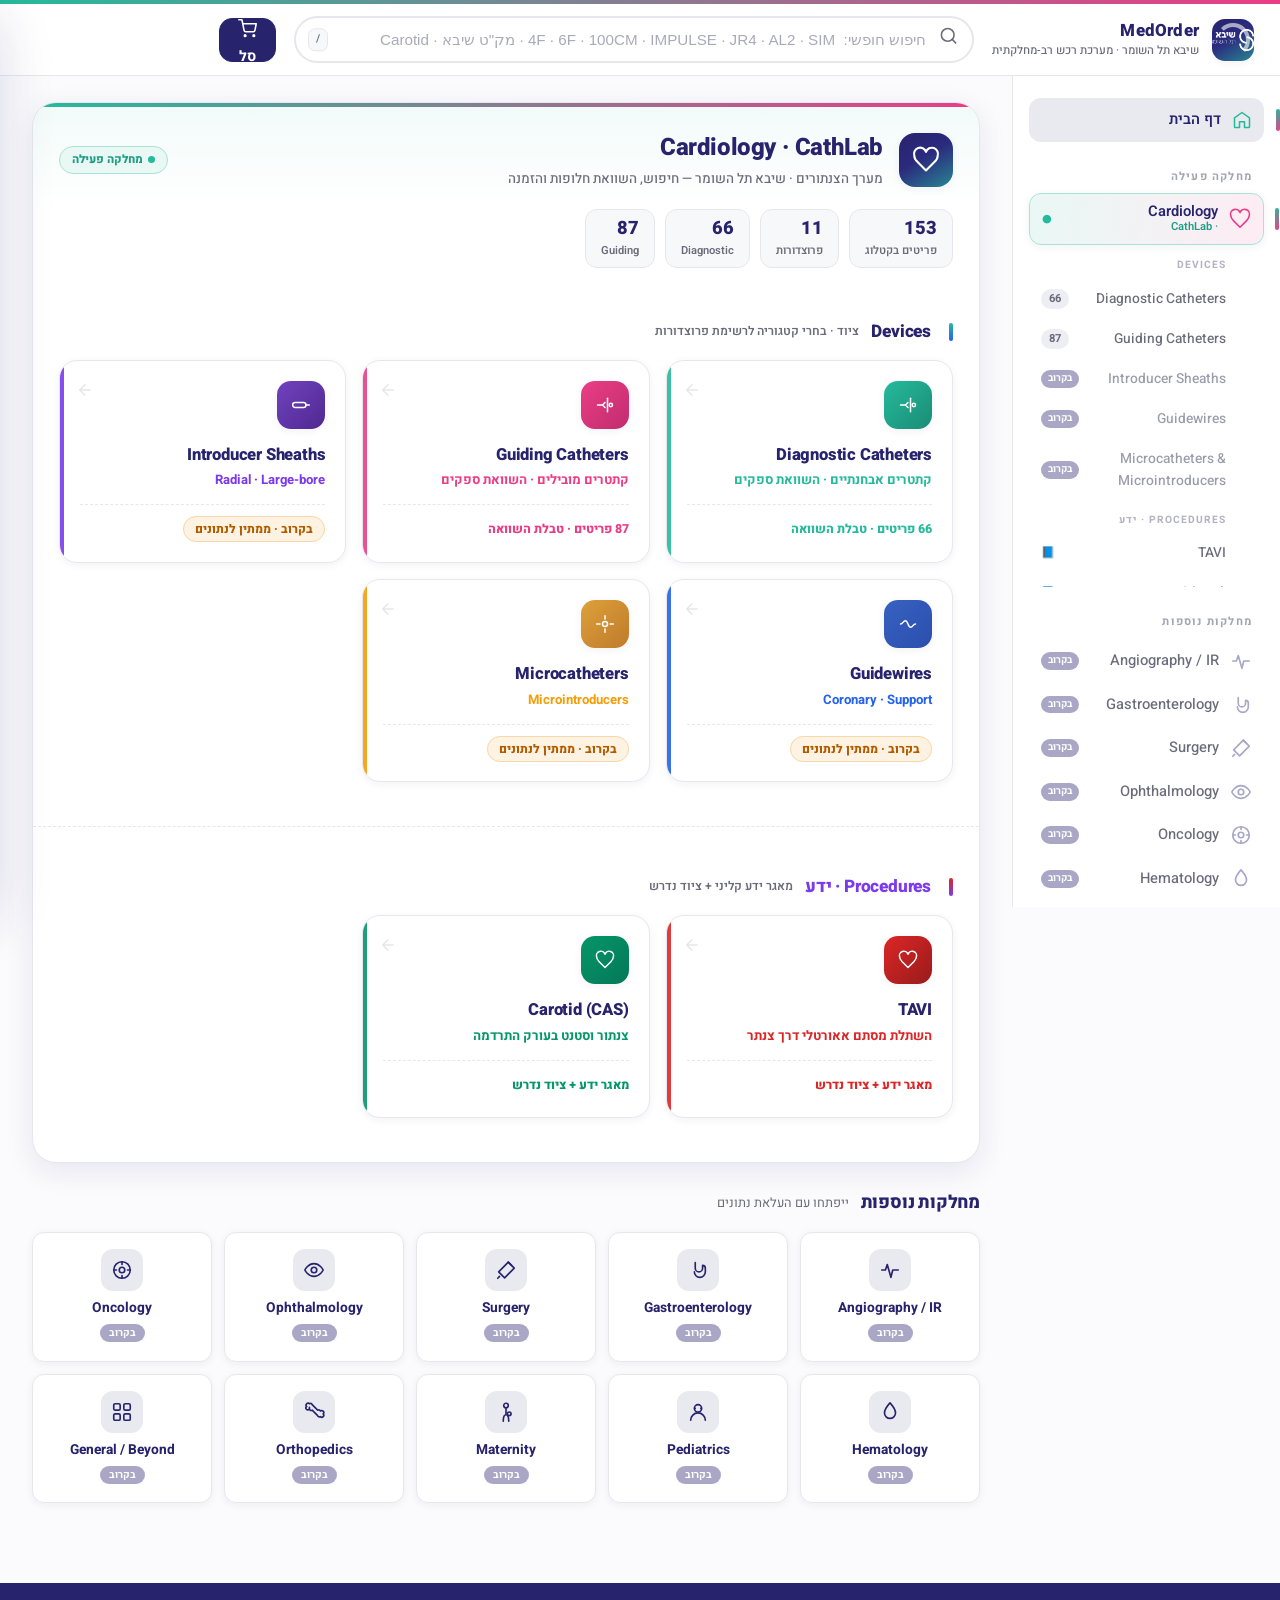
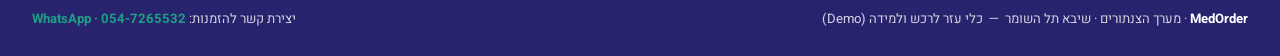
==== commit 8c849354: "Redesign catalog as cross-supplier comparison matrix - New comparison-columns view: suppliers as col" ====
--- a/index.html
+++ b/index.html
@@ -1,17816 +1,1463 @@
 <!DOCTYPE html>
-<html lang="he" dir="rtl">
+<html dir="rtl" lang="he">
 <head>
 <meta charset="UTF-8">
 <meta name="viewport" content="width=device-width, initial-scale=1.0">
-<title>CARDIOVASCULAR-DEVICE — מרכז ציוד קרדיווסקולרי</title>
+<title>MedOrder · קרדיולוגיה פולשנית · שיבא תל השומר</title>
+<link rel="preconnect" href="https://fonts.googleapis.com">
+<link href="https://fonts.googleapis.com/css2?family=Heebo:wght@300;400;500;600;700;800;900&display=swap" rel="stylesheet">
 <style>
+:root{
+  --magenta:#EB3D85; --magenta-hover:#C83471; --magenta-bg:#FDECF3; --magenta-soft:#F7B1CE;
+  --teal:#25BA9C; --teal-hover:#1F9E85; --teal-bg:#E9F8F5; --teal-soft:#A8E3D7;
+  --navy:#27236D; --navy-hover:#211E5D; --navy-bg:#E9E9F0; --navy-soft:#A9A7C5;
+  --ink:#27236D; --muted:#6B6B7B; --bg:#FFFFFF; --card:#F7F8FA; --border:#E6E7EC;
+  --shadow-sm:0 2px 8px rgba(39,35,109,.06);
+  --shadow:0 8px 28px rgba(39,35,109,.10);
+  --shadow-lg:0 18px 50px rgba(39,35,109,.16);
+  --radius:18px; --radius-sm:12px; --radius-lg:26px;
+  --grad-sig:linear-gradient(135deg,#25BA9C 0%,#EB3D85 100%);
+  --grad-cool:linear-gradient(150deg,#27236D 0%,#2b2a7e 45%,#25BA9C 130%);
+  --grad-warm:linear-gradient(135deg,#EB3D85 0%,#27236D 100%);
+  --sidebar-w:268px;
+}
+*{box-sizing:border-box;}
+html,body{margin:0;padding:0;}
+body{font-family:'Heebo',system-ui,Arial,sans-serif;color:var(--ink);background:#fbfbfd;direction:rtl;line-height:1.6;
+  -webkit-font-smoothing:antialiased;overflow-x:hidden;}
+a{color:inherit;text-decoration:none;}
+::selection{background:var(--teal-soft);}
+button{font-family:inherit;cursor:pointer;border:none;background:none;}
+::-webkit-scrollbar{width:10px;height:10px;}
+::-webkit-scrollbar-thumb{background:#d9dae2;border-radius:10px;border:2px solid #fbfbfd;}
+::-webkit-scrollbar-thumb:hover{background:var(--navy-soft);}
+
+/* ===== Top bar ===== */
+.topbar{position:sticky;top:0;z-index:200;background:rgba(255,255,255,.82);backdrop-filter:blur(18px) saturate(160%);
+  border-bottom:1px solid var(--border);}
+.topbar .sig{height:4px;background:var(--grad-sig);}
+.topbar-inner{display:flex;align-items:center;gap:18px;padding:12px 26px;}
+.brand{display:flex;align-items:center;gap:13px;flex:none;}
+.brand .logomark{width:42px;height:42px;border-radius:13px;background:var(--grad-cool);display:grid;place-items:center;
+  box-shadow:var(--shadow-sm);position:relative;overflow:hidden;}
+.brand .logomark::after{content:"";position:absolute;width:26px;height:26px;border:4px solid rgba(255,255,255,.6);
+  border-radius:50%;border-left-color:transparent;border-bottom-color:transparent;}
+.brand .bt{line-height:1.15;}
+.brand .bt b{font-weight:800;font-size:1.06rem;letter-spacing:.2px;color:var(--navy);display:block;}
+.brand .bt span{font-size:.72rem;color:var(--muted);font-weight:500;}
+
+/* search */
+.searchwrap{flex:1;max-width:680px;position:relative;}
+.searchwrap .si{position:absolute;right:16px;top:50%;transform:translateY(-50%);color:var(--muted);pointer-events:none;}
+#search{width:100%;padding:13px 46px 13px 84px;border:2px solid var(--border);border-radius:999px;font-size:.95rem;
+  color:var(--ink);background:#fff;outline:none;transition:.18s;font-weight:500;}
+#search::placeholder{color:#a9aab8;font-weight:400;}
+#search:focus{border-color:var(--teal);box-shadow:0 0 0 4px var(--teal-bg);}
+.searchwrap .kbd{position:absolute;left:14px;top:50%;transform:translateY(-50%);font-size:.68rem;color:var(--muted);
+  border:1px solid var(--border);border-radius:7px;padding:2px 7px;background:var(--card);font-weight:600;}
+
+.top-actions{display:flex;align-items:center;gap:10px;flex:none;}
+.icon-btn{width:44px;height:44px;border-radius:13px;display:grid;place-items:center;color:var(--navy);background:var(--card);
+  border:1px solid var(--border);transition:.18s;position:relative;}
+.icon-btn:hover{background:#fff;box-shadow:var(--shadow-sm);transform:translateY(-1px);}
+.cart-btn{background:var(--navy);color:#fff;border-color:var(--navy);width:auto;padding:0 18px;gap:8px;font-weight:700;font-size:.9rem;}
+.cart-btn:hover{background:var(--navy-hover);color:#fff;}
+.cart-badge{position:absolute;top:-7px;left:-7px;min-width:21px;height:21px;border-radius:11px;background:var(--magenta);
+  color:#fff;font-size:.7rem;font-weight:800;display:grid;place-items:center;padding:0 5px;box-shadow:0 2px 6px rgba(235,61,133,.5);
+  transform:scale(0);transition:transform .25s cubic-bezier(.34,1.56,.64,1);}
+.cart-badge.show{transform:scale(1);}
+
+/* ===== Layout ===== */
+.layout{display:flex;align-items:flex-start;}
+.sidebar{width:var(--sidebar-w);flex:none;position:sticky;top:69px;height:calc(100vh - 69px);overflow-y:auto;
+  padding:22px 16px 40px;border-left:1px solid var(--border);background:#fff;}
+.side-sec{margin-bottom:26px;}
+.side-sec h4{font-size:.7rem;text-transform:uppercase;letter-spacing:1.2px;color:#a4a5b3;font-weight:700;
+  padding:0 12px;margin:0 0 8px;}
+.navlink{display:flex;align-items:center;gap:11px;padding:10px 12px;border-radius:12px;color:var(--ink);font-weight:600;
+  font-size:.92rem;transition:.15s;position:relative;}
+.navlink:hover{background:var(--card);}
+.navlink.active{background:var(--navy-bg);color:var(--navy);}
+.navlink.active::before{content:"";position:absolute;right:-16px;top:50%;transform:translateY(-50%);width:4px;height:22px;
+  border-radius:4px;background:var(--grad-sig);}
+.navlink .ni{color:var(--teal);flex:none;display:grid;place-items:center;}
+.navlink.guide-i .ni{color:var(--magenta);}
+.navlink .chev{margin-right:auto;color:#bcbdc9;transition:transform .2s;}
+.navlink.open .chev{transform:rotate(90deg);}
+.subnav{overflow:hidden;max-height:0;transition:max-height .28s ease;}
+.subnav.open{max-height:340px;}
+.subnav a{display:flex;align-items:center;justify-content:space-between;gap:8px;padding:8px 12px 8px 12px;margin:2px 0 2px 0;
+  margin-right:26px;border-radius:10px;font-size:.86rem;color:var(--muted);font-weight:500;transition:.15s;}
+.subnav a:hover{background:var(--card);color:var(--ink);}
+.subnav a.active{background:var(--teal-bg);color:var(--teal-hover);font-weight:700;}
+.subnav a.active.mag{background:var(--magenta-bg);color:var(--magenta-hover);}
+.cnt{font-size:.7rem;background:#eceef3;color:var(--muted);border-radius:999px;padding:1px 8px;font-weight:700;}
+.subnav a.active .cnt{background:#fff;}
+.soon{font-size:.62rem;color:#fff;background:var(--navy-soft);border-radius:999px;padding:1px 7px;font-weight:700;}
+.side-help{background:var(--grad-cool);border-radius:var(--radius);padding:16px;color:#fff;position:relative;overflow:hidden;}
+.side-help::after{content:"";position:absolute;width:90px;height:90px;border:12px solid rgba(255,255,255,.13);border-radius:50%;
+  border-left-color:transparent;border-bottom-color:transparent;bottom:-40px;left:-20px;}
+.side-help b{font-size:.92rem;display:block;margin-bottom:3px;}
+.side-help p{font-size:.76rem;opacity:.9;margin:0 0 10px;line-height:1.5;}
+.side-help a{display:inline-flex;align-items:center;gap:6px;background:rgba(255,255,255,.16);border:1px solid rgba(255,255,255,.25);
+  padding:7px 12px;border-radius:10px;font-size:.78rem;font-weight:700;transition:.15s;}
+.side-help a:hover{background:rgba(255,255,255,.28);}
+
+/* ===== Main ===== */
+main{flex:1;min-width:0;padding:26px 32px 80px;}
+.crumbs{font-size:.8rem;color:var(--muted);margin-bottom:14px;display:flex;gap:7px;align-items:center;flex-wrap:wrap;}
+.crumbs b{color:var(--navy);font-weight:700;}
+.page-head{margin-bottom:22px;}
+.page-head h1{font-size:1.7rem;font-weight:800;margin:0 0 4px;color:var(--navy);letter-spacing:-.3px;}
+.page-head .lead{color:var(--muted);font-size:.95rem;max-width:760px;}
+
+/* hero (home) */
+.hero{background:var(--grad-cool);border-radius:var(--radius-lg);padding:34px 36px;color:#fff;position:relative;overflow:hidden;
+  margin-bottom:26px;box-shadow:var(--shadow);}
+.hero .arc{position:absolute;border-radius:50%;border:18px solid rgba(255,255,255,.12);border-left-color:transparent;border-bottom-color:transparent;}
+.hero .arc.a1{width:280px;height:280px;top:-110px;left:-60px;}
+.hero .arc.a2{width:150px;height:150px;bottom:-80px;left:200px;border-color:rgba(235,61,133,.32);border-left-color:transparent;border-bottom-color:transparent;}
+.hero h2{font-size:1.85rem;font-weight:800;margin:0 0 8px;position:relative;letter-spacing:-.4px;}
+.hero p{font-size:1rem;opacity:.92;max-width:620px;position:relative;margin:0 0 20px;}
+.hero .stats{display:flex;gap:30px;position:relative;flex-wrap:wrap;}
+.hero .stat b{font-size:1.7rem;font-weight:800;display:block;line-height:1;}
+.hero .stat span{font-size:.78rem;opacity:.85;}
+.hero .pill{display:inline-flex;align-items:center;gap:7px;background:rgba(255,255,255,.15);border:1px solid rgba(255,255,255,.25);
+  padding:6px 14px;border-radius:999px;font-size:.8rem;font-weight:600;position:relative;margin-bottom:16px;}
+
+/* quick category tiles */
+.tiles{display:grid;grid-template-columns:repeat(auto-fill,minmax(230px,1fr));gap:16px;margin-bottom:30px;}
+.tile{background:#fff;border:1px solid var(--border);border-radius:var(--radius);padding:20px;transition:.2s;cursor:pointer;
+  position:relative;overflow:hidden;box-shadow:var(--shadow-sm);}
+.tile:hover{transform:translateY(-4px);box-shadow:var(--shadow-lg);border-color:transparent;}
+.tile .tic{width:46px;height:46px;border-radius:13px;display:grid;place-items:center;margin-bottom:13px;color:#fff;}
+.tile h3{margin:0 0 3px;font-size:1.05rem;font-weight:700;color:var(--navy);}
+.tile p{margin:0;font-size:.82rem;color:var(--muted);}
+.tile .arrow{position:absolute;left:18px;top:22px;color:var(--border);transition:.2s;}
+.tile:hover .arrow{color:var(--teal);transform:translateX(-4px);}
+.tile.t-soon{opacity:.72;}
+.tile.t-soon:hover{transform:none;box-shadow:var(--shadow-sm);}
+
+/* filter chips bar */
+.filterbar{display:flex;gap:10px;flex-wrap:wrap;align-items:center;margin-bottom:18px;}
+.seg{display:inline-flex;background:#fff;border:1px solid var(--border);border-radius:999px;padding:4px;gap:3px;box-shadow:var(--shadow-sm);}
+.seg button{font-size:.85rem;font-weight:700;color:var(--muted);padding:8px 16px;border-radius:999px;transition:.15s;white-space:nowrap;}
+.seg button.active{background:var(--navy);color:#fff;}
+.seg button.active.diag{background:var(--teal);}
+.seg button.active.guide{background:var(--magenta);}
+select.fsel{padding:9px 14px;border:1px solid var(--border);border-radius:12px;font-size:.85rem;font-weight:600;color:var(--ink);
+  background:#fff;cursor:pointer;outline:none;box-shadow:var(--shadow-sm);transition:.15s;}
+select.fsel:focus{border-color:var(--teal);}
+.resinfo{margin-right:auto;font-size:.85rem;color:var(--muted);font-weight:600;}
+.clearbtn{font-size:.8rem;color:var(--magenta);font-weight:700;padding:6px 12px;border-radius:9px;}
+.clearbtn:hover{background:var(--magenta-bg);}
+
+/* token chips */
+.tokens{display:flex;gap:6px;flex-wrap:wrap;}
+.token{display:inline-flex;align-items:center;gap:5px;background:var(--teal-bg);color:var(--teal-hover);font-size:.76rem;
+  font-weight:700;padding:3px 6px 3px 10px;border-radius:999px;}
+.token button{color:var(--teal-hover);display:grid;place-items:center;border-radius:50%;width:16px;height:16px;}
+.token button:hover{background:rgba(0,0,0,.07);}
+
+/* ===== Product grid ===== */
+.grid{display:grid;grid-template-columns:repeat(auto-fill,minmax(340px,1fr));gap:18px;}
+.card{background:#fff;border:1px solid var(--border);border-radius:var(--radius);box-shadow:var(--shadow-sm);overflow:hidden;
+  display:flex;flex-direction:column;transition:.2s;animation:fadein .4s both;}
+.card:hover{box-shadow:var(--shadow-lg);transform:translateY(-3px);border-color:transparent;}
+@keyframes fadein{from{opacity:0;transform:translateY(10px);}to{opacity:1;transform:none;}}
+.card-top{padding:15px 17px 12px;border-top:4px solid var(--teal);position:relative;}
+.card.guide .card-top{border-top-color:var(--magenta);}
+.card-cat{font-size:.68rem;font-weight:800;text-transform:uppercase;letter-spacing:.6px;color:var(--teal);}
+.card.guide .card-cat{color:var(--magenta);}
+.card-curve{font-size:1.4rem;font-weight:800;color:var(--navy);margin:1px 0 9px;letter-spacing:-.3px;}
+.chips{display:flex;flex-wrap:wrap;gap:6px;}
+.chip{background:var(--navy-bg);color:var(--navy);font-size:.74rem;font-weight:700;padding:3px 11px;border-radius:999px;}
+.chip.stk{background:var(--teal-bg);color:var(--teal-hover);}
+.chip.sku{background:#fff;border:1px dashed var(--navy-soft);color:var(--navy);font-family:'Heebo';letter-spacing:.3px;}
+.opts{padding:4px 17px 14px;display:flex;flex-direction:column;gap:7px;}
+.opt-head{font-size:.72rem;color:var(--muted);font-weight:700;padding:8px 2px 2px;display:flex;justify-content:space-between;
+  border-bottom:1px solid var(--border);margin-bottom:2px;}
+.opt{display:flex;align-items:center;gap:11px;background:var(--card);border-radius:12px;padding:9px 11px;border:1px solid transparent;
+  transition:.15s;}
+.opt:hover{border-color:var(--border);background:#fff;}
+.sdot{width:9px;height:9px;border-radius:50%;flex:none;box-shadow:0 0 0 3px rgba(0,0,0,.04);}
+.opt-body{flex:1;min-width:0;}
+.opt-sup{font-size:.7rem;font-weight:800;color:var(--navy);}
+.opt-sup small{font-weight:500;color:var(--muted);}
+.opt-name{font-size:.82rem;color:var(--ink);white-space:nowrap;overflow:hidden;text-overflow:ellipsis;font-weight:500;}
+.opt-meta{font-size:.68rem;color:#9a9bab;direction:ltr;text-align:right;font-weight:500;}
+.opt-right{text-align:left;display:flex;flex-direction:column;align-items:flex-end;gap:2px;flex:none;}
+.opt-price{font-size:.82rem;font-weight:800;color:var(--teal-hover);white-space:nowrap;}
+.addbtn{flex:none;width:30px;height:30px;border-radius:9px;background:var(--navy-bg);color:var(--navy);display:grid;place-items:center;
+  transition:.15s;}
+.addbtn:hover{background:var(--teal);color:#fff;transform:scale(1.08);}
+
+/* empty */
+.empty{text-align:center;padding:70px 20px;color:var(--muted);}
+.empty .ec{width:80px;height:80px;border-radius:50%;background:var(--card);display:grid;place-items:center;margin:0 auto 16px;color:#cfd0db;}
+.empty h3{color:var(--navy);margin:0 0 6px;}
+
+/* ===== Knowledge page ===== */
+.kn-hero{background:var(--grad-warm);border-radius:var(--radius-lg);padding:30px 34px;color:#fff;position:relative;overflow:hidden;
+  margin-bottom:22px;box-shadow:var(--shadow);}
+.kn-hero.teal{background:var(--grad-cool);}
+.kn-hero .arc{position:absolute;border-radius:50%;border:16px solid rgba(255,255,255,.13);border-left-color:transparent;border-bottom-color:transparent;
+  width:220px;height:220px;top:-90px;left:-50px;}
+.kn-hero .tag{display:inline-block;background:rgba(255,255,255,.18);border:1px solid rgba(255,255,255,.3);padding:4px 13px;
+  border-radius:999px;font-size:.74rem;font-weight:700;margin-bottom:10px;position:relative;}
+.kn-hero h1{font-size:1.7rem;font-weight:800;margin:0 0 4px;position:relative;letter-spacing:-.3px;}
+.kn-hero .sub{opacity:.9;font-size:.95rem;position:relative;}
+.kn-body{display:grid;grid-template-columns:1fr;gap:20px;}
+.panel{background:#fff;border:1px solid var(--border);border-radius:var(--radius);padding:22px 24px;box-shadow:var(--shadow-sm);}
+.panel h3{margin:0 0 12px;font-size:1.05rem;color:var(--navy);font-weight:800;display:flex;align-items:center;gap:9px;}
+.panel h3 .hi{color:var(--teal);}
+.panel p{margin:0 0 12px;font-size:.95rem;color:var(--ink);}
+.access-row{display:flex;gap:8px;flex-wrap:wrap;margin-top:6px;}
+.access-row span{background:var(--teal-bg);color:var(--teal-hover);font-size:.78rem;font-weight:700;padding:5px 12px;border-radius:10px;}
+.cites{display:flex;flex-direction:column;gap:8px;margin-top:6px;}
+.cite{display:flex;align-items:center;gap:10px;padding:10px 13px;border:1px solid var(--border);border-radius:12px;
+  font-size:.84rem;color:var(--navy);font-weight:600;transition:.15s;background:var(--card);}
+.cite:hover{border-color:var(--teal);background:#fff;}
+.cite .ci{color:var(--magenta);flex:none;}
+.cite .ce{margin-right:auto;color:#bcbdc9;}
+
+/* equipment table */
+.eqtable{width:100%;border-collapse:separate;border-spacing:0;font-size:.85rem;overflow:hidden;border-radius:14px;border:1px solid var(--border);}
+.eqtable th{background:var(--navy);color:#fff;text-align:right;padding:11px 14px;font-weight:700;font-size:.8rem;white-space:nowrap;}
+.eqtable td{padding:11px 14px;border-bottom:1px solid var(--border);vertical-align:top;}
+.eqtable tr:last-child td{border-bottom:none;}
+.eqtable tbody tr:hover{background:var(--teal-bg);}
+.eqtable .it{font-weight:700;color:var(--navy);}
+.eqtable .nt{color:var(--muted);font-size:.78rem;}
+.tag-spec{font-family:'Heebo';font-weight:700;color:var(--teal-hover);direction:ltr;display:inline-block;}
+.disclaimer{display:flex;gap:11px;align-items:flex-start;background:var(--magenta-bg);border:1px solid var(--magenta-soft);
+  border-radius:14px;padding:14px 16px;font-size:.83rem;color:var(--navy);margin-top:4px;}
+.disclaimer .di{color:var(--magenta);flex:none;margin-top:2px;}
+
+/* ===== Cart drawer ===== */
+.overlay{position:fixed;inset:0;background:rgba(39,35,109,.4);backdrop-filter:blur(3px);z-index:300;opacity:0;pointer-events:none;
+  transition:.25s;}
+.overlay.show{opacity:1;pointer-events:auto;}
+.drawer{position:fixed;top:0;bottom:0;left:0;width:420px;max-width:92vw;background:#fff;z-index:310;box-shadow:var(--shadow-lg);
+  transform:translateX(-100%);transition:transform .32s cubic-bezier(.4,0,.2,1);display:flex;flex-direction:column;}
+.drawer.show{transform:none;}
+.drawer-head{padding:20px 22px;background:var(--grad-cool);color:#fff;position:relative;overflow:hidden;flex:none;}
+.drawer-head::after{content:"";position:absolute;width:120px;height:120px;border:14px solid rgba(255,255,255,.12);border-radius:50%;
+  border-left-color:transparent;border-bottom-color:transparent;top:-50px;left:-30px;}
+.drawer-head h3{margin:0;font-size:1.2rem;font-weight:800;position:relative;display:flex;align-items:center;gap:9px;}
+.drawer-head p{margin:3px 0 0;font-size:.8rem;opacity:.9;position:relative;}
+.drawer-head .x{position:absolute;top:18px;left:18px;color:#fff;width:34px;height:34px;border-radius:10px;display:grid;place-items:center;
+  background:rgba(255,255,255,.15);transition:.15s;}
+.drawer-head .x:hover{background:rgba(255,255,255,.28);}
+.cart-items{flex:1;overflow-y:auto;padding:16px 18px;}
+.citem{display:flex;gap:12px;padding:13px;border:1px solid var(--border);border-radius:14px;margin-bottom:10px;background:#fff;
+  animation:fadein .3s both;}
+.citem .csdot{width:8px;height:8px;border-radius:50%;margin-top:6px;flex:none;}
+.citem .cinfo{flex:1;min-width:0;}
+.citem .cn{font-size:.86rem;font-weight:700;color:var(--navy);}
+.citem .cm{font-size:.74rem;color:var(--muted);}
+.citem .cref{font-size:.72rem;color:#9a9bab;direction:ltr;text-align:right;}
+.qty{display:inline-flex;align-items:center;gap:0;border:1px solid var(--border);border-radius:9px;overflow:hidden;margin-top:7px;}
+.qty button{width:26px;height:26px;display:grid;place-items:center;color:var(--navy);background:var(--card);font-weight:800;transition:.12s;}
+.qty button:hover{background:var(--teal);color:#fff;}
+.qty span{min-width:32px;text-align:center;font-weight:700;font-size:.85rem;}
+.citem .crm{color:#c9cad6;align-self:flex-start;padding:4px;border-radius:8px;transition:.15s;}
+.citem .crm:hover{color:var(--magenta);background:var(--magenta-bg);}
+.cart-empty{text-align:center;padding:60px 20px;color:var(--muted);}
+.cart-empty .ce2{width:70px;height:70px;border-radius:50%;background:var(--card);display:grid;place-items:center;margin:0 auto 14px;color:#cfd0db;}
+.cart-foot{flex:none;border-top:1px solid var(--border);padding:16px 20px 20px;background:#fff;}
+.cart-note{font-size:.74rem;color:var(--muted);background:var(--card);border-radius:10px;padding:9px 12px;margin-bottom:12px;
+  display:flex;gap:8px;align-items:flex-start;}
+.cart-note .ni2{color:var(--navy-soft);flex:none;margin-top:1px;}
+.sumrow{display:flex;justify-content:space-between;font-size:.85rem;color:var(--muted);margin-bottom:6px;}
+.sumrow b{color:var(--navy);font-weight:800;font-size:1rem;}
+.send-btns{display:flex;gap:9px;margin-top:12px;}
+.btn{flex:1;display:flex;align-items:center;justify-content:center;gap:8px;padding:13px;border-radius:13px;font-weight:800;
+  font-size:.9rem;transition:.18s;color:#fff;}
+.btn-wa{background:#25D366;box-shadow:0 6px 18px rgba(37,211,102,.35);}
+.btn-wa:hover{background:#1ebe5a;transform:translateY(-2px);}
+.btn-print{flex:none;width:48px;background:var(--card);color:var(--navy);box-shadow:none;border:1px solid var(--border);}
+.btn-print:hover{background:#fff;}
+
+/* toast */
+#toast{position:fixed;bottom:26px;right:50%;transform:translateX(50%) translateY(80px);background:var(--navy);color:#fff;
+  padding:13px 22px;border-radius:13px;font-size:.9rem;font-weight:600;z-index:400;box-shadow:var(--shadow-lg);opacity:0;
+  transition:.3s cubic-bezier(.34,1.56,.64,1);display:flex;align-items:center;gap:9px;max-width:90vw;}
+#toast.show{opacity:1;transform:translateX(50%) translateY(0);}
+#toast .ti{color:var(--teal-soft);}
+
+/* footer */
+footer{background:var(--navy);color:rgba(255,255,255,.8);padding:26px 32px;font-size:.82rem;}
+.foot-in{display:flex;justify-content:space-between;gap:20px;flex-wrap:wrap;align-items:center;}
+footer b{color:#fff;}
+footer a{color:var(--teal-soft);font-weight:600;}
+
 /* ============================================================
-   SHEBA BRAND COLORS
+   COMPARISON MATRIX  ·  ענבל-inspired palette (navy / teal / gold)
    ============================================================ */
-:root {
-  --magenta:    #EB3D85;
-  --magenta-bg: #FDECF3;
-  --magenta-h:  #C83471;
-  --teal:       #25BA9C;
-  --teal-bg:    #E9F8F5;
-  --teal-h:     #1F9E85;
-  --navy:       #27236D;
-  --navy-bg:    #E9E9F0;
-  --navy-h:     #211E5D;
-  --white:      #FFFFFF;
-  --bg:         #F7F8FA;
-  --border:     #E6E7EC;
-  --text:       #27236D;
-  --text-sec:   #6B6B7B;
-  --grad-sig:   linear-gradient(135deg, #25BA9C 0%, #EB3D85 100%);
-  --grad-cool:  linear-gradient(135deg, #27236D 0%, #25BA9C 100%);
-  --sidebar-w:  0px;
-  --header-h:   64px;
-  --radius:     10px;
-  --shadow:     0 2px 12px rgba(39,35,109,.08);
-  --shadow-lg:  0 4px 24px rgba(39,35,109,.14);
-}
-
-/* ============================================================
-   RESET & BASE
-   ============================================================ */
-*, *::before, *::after { box-sizing: border-box; margin: 0; padding: 0; }
-html { font-size: 15px; }
-body {
-  font-family: 'Segoe UI', 'Arial', sans-serif;
-  background: var(--bg);
-  color: var(--text);
-  min-height: 100vh;
-  display: flex;
-  flex-direction: column;
-}
-
-/* ============================================================
-   HEADER
-   ============================================================ */
-.header {
-  position: fixed; top: 0; right: 0; left: 0; z-index: 100;
-  height: var(--header-h);
-  background: var(--navy);
-  display: flex; align-items: center; gap: 1rem;
-  padding: 0 1.25rem;
-  box-shadow: 0 2px 16px rgba(0,0,0,.25);
-}
-.header-logo {
-  height: 38px; width: auto; flex-shrink: 0;
-}
-.header-title {
-  flex: 1;
-  color: #fff;
-  font-size: 1.05rem;
-  font-weight: 700;
-  line-height: 1.2;
-}
-.header-title small {
-  display: block;
-  font-size: .72rem;
-  font-weight: 400;
-  opacity: .75;
-  margin-top: 1px;
-}
-.header-search-wrap {
-  flex: 0 0 340px;
-  position: relative;
-}
-.header-search {
-  width: 100%;
-  padding: .5rem 2.4rem .5rem .85rem;
-  border-radius: 20px;
-  border: none;
-  background: rgba(255,255,255,.12);
-  color: #fff;
-  font-size: .88rem;
-  outline: none;
-  transition: background .2s;
-}
-.header-search::placeholder { color: rgba(255,255,255,.55); }
-.header-search:focus { background: rgba(255,255,255,.22); }
-.search-icon {
-  position: absolute; left: .7rem; top: 50%; transform: translateY(-50%);
-  color: rgba(255,255,255,.6); font-size: 1rem; pointer-events: none;
-}
-.header-badge {
-  background: var(--grad-sig);
-  color: #fff;
-  font-size: .7rem;
-  font-weight: 700;
-  padding: .2rem .6rem;
-  border-radius: 12px;
-  white-space: nowrap;
-}
-
-/* ============================================================
-   LAYOUT
-   ============================================================ */
-.layout {
-  display: flex;
-  margin-top: calc(var(--header-h) + 44px);
-  min-height: calc(100vh - var(--header-h) - 44px);
-}
-.layout.has-sub-strip {
-  margin-top: calc(var(--header-h) + 44px + 36px);
-}
-
-/* ============================================================
-   SIDEBAR
-   ============================================================ */
-.sidebar {
-  display: none;
-}
-.sidebar::-webkit-scrollbar { width: 4px; }
-.sidebar::-webkit-scrollbar-track { background: transparent; }
-.sidebar::-webkit-scrollbar-thumb { background: var(--border); border-radius: 4px; }
-
-.sidebar-section {
-  margin-bottom: .25rem;
-}
-.sidebar-cat-btn {
-  width: 100%;
-  display: flex; align-items: center; gap: .6rem;
-  padding: .65rem 1.1rem;
-  background: none; border: none; cursor: pointer;
-  font-size: .88rem; font-weight: 700;
-  color: var(--navy);
-  text-align: right;
-  transition: background .15s, color .15s;
-  border-radius: 0;
-}
-.sidebar-cat-btn:hover { background: var(--navy-bg); }
-.sidebar-cat-btn.active { background: var(--navy-bg); color: var(--navy-h); }
-.sidebar-cat-btn .cat-icon { font-size: 1.1rem; flex-shrink: 0; }
-.sidebar-cat-btn .cat-label { flex: 1; }
-.sidebar-cat-btn .cat-count {
-  font-size: .68rem; font-weight: 600;
-  background: var(--navy-bg); color: var(--navy);
-  padding: .1rem .4rem; border-radius: 8px;
-}
-.sidebar-cat-btn .chevron {
-  font-size: .7rem; transition: transform .2s; flex-shrink: 0;
-  color: var(--text-sec);
-}
-.sidebar-cat-btn.open .chevron { transform: rotate(180deg); }
-
-.sidebar-sub-list {
-  display: none;
-  background: var(--bg);
-  border-top: 1px solid var(--border);
-  border-bottom: 1px solid var(--border);
-}
-.sidebar-sub-list.open { display: block; }
-
-.sidebar-sub-btn {
-  width: 100%;
-  display: flex; align-items: center; gap: .5rem;
-  padding: .5rem 1.1rem .5rem 1.6rem;
-  background: none; border: none; cursor: pointer;
-  font-size: .82rem; font-weight: 500;
-  color: var(--text-sec);
-  text-align: right;
-  transition: background .15s, color .15s;
-}
-.sidebar-sub-btn:hover { background: var(--teal-bg); color: var(--teal-h); }
-.sidebar-sub-btn.active {
-  background: var(--teal-bg);
-  color: var(--teal);
-  font-weight: 700;
-  border-right: 3px solid var(--teal);
-}
-.sidebar-sub-btn .sub-count {
-  margin-right: auto;
-  font-size: .65rem; font-weight: 600;
-  background: var(--teal-bg); color: var(--teal);
-  padding: .1rem .35rem; border-radius: 6px;
-}
-
-/* ============================================================
-   MAIN CONTENT
-   ============================================================ */
-.main {
-  flex: 1;
-  margin-right: 0;
-  padding: 1.5rem 1.75rem 3rem;
-  min-width: 0;
-}
-
-/* ============================================================
-   HORIZONTAL NAV STRIP
-   ============================================================ */
-.nav-strip {
-  position: fixed; top: var(--header-h); right: 0; left: 0; z-index: 90;
-  background: var(--white);
-  border-bottom: 2px solid var(--border);
-  display: flex; align-items: center; gap: 0;
-  padding: 0 1rem;
-  overflow-x: auto;
-  box-shadow: 0 2px 8px rgba(39,35,109,.06);
-}
-.nav-strip::-webkit-scrollbar { height: 3px; }
-.nav-strip::-webkit-scrollbar-thumb { background: var(--border); border-radius: 3px; }
-.nav-strip-btn {
-  display: flex; align-items: center; gap: .4rem;
-  padding: .6rem 1rem;
-  background: none; border: none; cursor: pointer;
-  font-size: .82rem; font-weight: 600;
-  color: var(--text-sec);
-  white-space: nowrap;
-  border-bottom: 3px solid transparent;
-  transition: color .15s, border-color .15s, background .15s;
-}
-.nav-strip-btn:hover { background: var(--teal-bg); color: var(--teal-h); }
-.nav-strip-btn.active { color: var(--teal); border-bottom-color: var(--teal); font-weight: 700; }
-.nav-strip-btn .nav-icon { font-size: 1rem; }
-.nav-strip-btn .nav-count {
-  font-size: .62rem; font-weight: 700;
-  background: var(--navy-bg); color: var(--navy);
-  padding: .1rem .35rem; border-radius: 6px;
-}
-.nav-strip-home {
-  color: var(--navy); font-weight: 700;
-  border-left: 1px solid var(--border);
-  padding-left: 1rem;
-  margin-left: .5rem;
-}
-.nav-sub-strip {
-  position: fixed; top: calc(var(--header-h) + 44px); right: 0; left: 0; z-index: 89;
-  background: var(--bg);
-  border-bottom: 1px solid var(--border);
-  display: none; align-items: center; gap: 0;
-  padding: 0 1rem;
-  overflow-x: auto;
-}
-.nav-sub-strip.open { display: flex; }
-.nav-sub-btn {
-  padding: .45rem .9rem;
-  background: none; border: none; cursor: pointer;
-  font-size: .78rem; font-weight: 500;
-  color: var(--text-sec);
-  white-space: nowrap;
-  border-bottom: 2px solid transparent;
-  transition: color .15s, border-color .15s;
-}
-.nav-sub-btn:hover { color: var(--teal-h); }
-.nav-sub-btn.active { color: var(--teal); border-bottom-color: var(--teal); font-weight: 700; }
-.nav-sub-btn .sub-cnt {
-  font-size: .6rem; font-weight: 600;
-  background: var(--teal-bg); color: var(--teal);
-  padding: .05rem .3rem; border-radius: 5px;
-  margin-right: .3rem;
-}
-
-/* ============================================================
-   HOME / DASHBOARD
-   ============================================================ */
-.home-hero {
-  background: var(--grad-cool);
-  border-radius: var(--radius);
-  padding: 2rem 2.5rem;
-  color: #fff;
-  margin-bottom: 1.5rem;
-  display: flex; align-items: center; gap: 2rem;
-}
-.home-hero-text h1 { font-size: 1.6rem; font-weight: 800; margin-bottom: .4rem; }
-.home-hero-text p { font-size: .9rem; opacity: .85; max-width: 520px; line-height: 1.6; }
-.home-hero-stats {
-  display: flex; gap: 1.25rem; flex-wrap: wrap;
-  margin-top: 1.25rem;
-}
-.stat-chip {
-  background: rgba(255,255,255,.15);
-  border-radius: 8px;
-  padding: .5rem 1rem;
-  text-align: center;
-}
-.stat-chip .stat-n { font-size: 1.4rem; font-weight: 800; }
-.stat-chip .stat-l { font-size: .7rem; opacity: .8; }
-
-.cat-grid {
-  display: grid;
-  grid-template-columns: repeat(auto-fill, minmax(200px, 1fr));
-  gap: 1rem;
-  margin-top: 1.5rem;
-}
-.cat-card {
-  background: var(--white);
-  border-radius: var(--radius);
-  padding: 1.25rem 1.1rem;
-  box-shadow: var(--shadow);
-  cursor: pointer;
-  transition: transform .18s, box-shadow .18s;
-  border: 1.5px solid var(--border);
-  display: flex; flex-direction: column; gap: .5rem;
-}
-.cat-card:hover { transform: translateY(-3px); box-shadow: var(--shadow-lg); border-color: var(--teal); }
-.cat-card .card-icon { font-size: 2rem; }
-.cat-card .card-label { font-size: .95rem; font-weight: 700; color: var(--navy); }
-.cat-card .card-sub { font-size: .75rem; color: var(--text-sec); }
-.cat-card .card-count {
-  font-size: .72rem; font-weight: 700;
-  background: var(--teal-bg); color: var(--teal);
-  padding: .2rem .6rem; border-radius: 8px;
-  align-self: flex-start;
-}
-
-/* ============================================================
-   PAGE HEADER
-   ============================================================ */
-.page-header {
-  margin-bottom: 1.25rem;
-}
-.breadcrumb {
-  font-size: .78rem; color: var(--text-sec);
-  display: flex; align-items: center; gap: .35rem;
-  margin-bottom: .6rem;
-  flex-wrap: wrap;
-}
-.breadcrumb a { color: var(--teal); cursor: pointer; text-decoration: none; }
-.breadcrumb a:hover { text-decoration: underline; }
-.breadcrumb .sep { color: var(--border); }
-
-.page-header h1 {
-  font-size: 1.35rem; font-weight: 800;
-  color: var(--navy);
-  display: flex; align-items: center; gap: .5rem;
-}
-.page-header h1 small {
-  font-size: .8rem; font-weight: 500; color: var(--text-sec);
-}
-.page-header-meta {
-  display: flex; gap: .6rem; flex-wrap: wrap;
-  margin-top: .6rem;
-}
-.meta-chip {
-  font-size: .75rem;
-  background: var(--bg); border: 1px solid var(--border);
-  padding: .2rem .65rem; border-radius: 12px;
-  color: var(--text-sec);
-}
-.meta-chip b { color: var(--navy); }
-
-/* ============================================================
-   SHAPE GUIDE
-   ============================================================ */
-.shape-guide {
-  background: var(--white);
-  border: 1.5px solid var(--border);
-  border-radius: var(--radius);
-  padding: 1rem 1.25rem;
-  margin-bottom: 1.25rem;
-}
-.shape-guide-title {
-  font-size: .8rem; font-weight: 700;
-  color: var(--navy); margin-bottom: .75rem;
-  display: flex; align-items: center; gap: .4rem;
-}
-.shape-guide-grid {
-  display: flex; gap: .75rem; flex-wrap: wrap;
-}
-.shape-item {
-  display: flex; flex-direction: column; align-items: center; gap: .3rem;
-  cursor: pointer;
-  padding: .4rem .6rem;
-  border-radius: 8px;
-  border: 1.5px solid transparent;
-  transition: border-color .15s, background .15s;
-  min-width: 70px;
-}
-.shape-item:hover { border-color: var(--teal); background: var(--teal-bg); }
-.shape-item.active { border-color: var(--teal); background: var(--teal-bg); }
-.shape-item svg { display: block; }
-.shape-item span { font-size: .65rem; font-weight: 600; color: var(--text-sec); text-align: center; }
-
-/* ============================================================
-   SUPPLIER COMPARISON BAR
-   ============================================================ */
-.supplier-bar {
-  background: var(--white);
-  border: 1.5px solid var(--border);
-  border-radius: var(--radius);
-  padding: .75rem 1.1rem;
-  margin-bottom: 1rem;
-  display: flex; align-items: center; gap: .75rem; flex-wrap: wrap;
-}
-.supplier-bar-label { font-size: .78rem; font-weight: 700; color: var(--navy); }
-.supplier-tag {
-  display: inline-flex; align-items: center; gap: .3rem;
-  background: var(--bg); border: 1px solid var(--border);
-  border-radius: 14px; padding: .2rem .7rem;
-  font-size: .75rem; font-weight: 600; color: var(--text-sec);
-  cursor: pointer; transition: all .15s;
-}
-.supplier-tag:hover, .supplier-tag.active { background: var(--magenta-bg); border-color: var(--magenta); color: var(--magenta-h); }
-.supplier-dot { width: 8px; height: 8px; border-radius: 50%; display: inline-block; }
-
-/* ============================================================
-   TABLE
-   ============================================================ */
-.table-wrap {
-  background: var(--white);
-  border-radius: var(--radius);
-  box-shadow: var(--shadow);
-  overflow: hidden;
-  border: 1px solid var(--border);
-}
-.table-wrap table {
-  width: 100%;
-  border-collapse: collapse;
-  font-size: .82rem;
-}
-.table-wrap thead tr {
-  background: var(--navy);
-  color: #fff;
-}
-.table-wrap thead th {
-  padding: .65rem .85rem;
-  text-align: right;
-  font-weight: 600;
-  font-size: .78rem;
-  white-space: nowrap;
-}
-.table-wrap tbody tr {
-  border-bottom: 1px solid var(--border);
-  transition: background .12s;
-}
-.table-wrap tbody tr:last-child { border-bottom: none; }
-.table-wrap tbody tr:hover { background: var(--teal-bg); }
-.table-wrap tbody td {
-  padding: .55rem .85rem;
-  vertical-align: middle;
-  color: var(--text);
-}
-.table-wrap tbody td.desc-cell {
-  font-weight: 600; max-width: 320px;
-  white-space: nowrap; overflow: hidden; text-overflow: ellipsis;
-}
-.badge-supplier {
-  display: inline-block;
-  padding: .15rem .55rem;
-  border-radius: 10px;
-  font-size: .68rem; font-weight: 700;
-  white-space: nowrap;
-}
-.badge-price {
-  font-weight: 700; color: var(--teal-h);
-  white-space: nowrap;
-}
-.badge-ref {
-  font-family: monospace; font-size: .75rem;
-  color: var(--text-sec);
-}
-.badge-mazor {
-  font-family: monospace; font-size: .72rem;
-  color: var(--navy); opacity: .7;
-}
-.minmax-bar {
-  display: flex; align-items: center; gap: .4rem;
-}
-.minmax-track {
-  width: 60px; height: 6px;
-  background: var(--border); border-radius: 3px;
-  overflow: hidden;
-}
-.minmax-fill {
-  height: 100%; border-radius: 3px;
-  background: var(--grad-sig);
-}
-.minmax-label { font-size: .68rem; color: var(--text-sec); white-space: nowrap; }
-
-/* Supplier colors */
-.s-medtechnica  { background: #E9F8F5; color: #1A826D; }
-.s-medpoint     { background: #FDECF3; color: #A42B5D; }
-.s-levant       { background: #E9E9F0; color: #27236D; }
-.s-biotronik    { background: #FFF3E0; color: #E65100; }
-.s-neopharm     { background: #F3E5F5; color: #6A1B9A; }
-.s-gad          { background: #E8F5E9; color: #2E7D32; }
-.s-getter       { background: #E3F2FD; color: #1565C0; }
-.s-isi          { background: #FFF8E1; color: #F57F17; }
-.s-default      { background: var(--bg); color: var(--text-sec); }
-
-/* ============================================================
-   TENDER COMPARISON TABLE
-   ============================================================ */
-.tender-wrap {
-  overflow-x: auto;
-  border-radius: var(--radius);
-  box-shadow: var(--shadow);
-  border: 1px solid var(--border);
-  margin-bottom: 1.5rem;
-}
-.tender-wrap table {
-  width: 100%; border-collapse: collapse; font-size: .8rem; min-width: 900px;
-}
-.tender-wrap thead tr { background: var(--navy); color: #fff; }
-.tender-wrap thead th {
-  padding: .6rem .75rem; text-align: center;
-  font-size: .73rem; font-weight: 600; white-space: nowrap;
-}
-.tender-wrap thead th.col-spec { text-align: right; }
-.tender-group-header td {
-  background: var(--navy-bg);
-  color: var(--navy);
-  font-weight: 700; font-size: .8rem;
-  padding: .4rem .75rem;
-  border-top: 2px solid var(--navy);
-}
-.tender-wrap tbody tr { border-bottom: 1px solid var(--border); transition: background .1s; }
-.tender-wrap tbody tr:hover { background: var(--teal-bg); }
-.tender-wrap tbody td { padding: .45rem .65rem; vertical-align: middle; text-align: center; }
-.tender-wrap tbody td.col-spec { text-align: right; }
-.t-spec-shape { font-weight: 700; color: var(--navy); font-size: .85rem; }
-.t-spec-sub { font-size: .7rem; color: var(--text-sec); }
-.t-price-cell { min-width: 130px; }
-.t-prod-name { font-size: .68rem; color: var(--text-sec); display: block; margin-bottom: .2rem; white-space: nowrap; overflow: hidden; text-overflow: ellipsis; max-width: 160px; }
-.t-price { font-size: .9rem; font-weight: 800; }
-.t-ref { font-size: .62rem; font-family: monospace; color: var(--text-sec); }
-.t-price.best { color: var(--teal-h); }
-.t-price.worst { color: #C62828; }
-.t-savings { font-weight: 800; font-size: .82rem; }
-.t-savings.green { color: var(--teal); }
-.t-savings.red { color: #C62828; }
-.t-empty { color: #ccc; font-size: .75rem; }
-.tender-section-title {
-  background: var(--grad-cool); color: #fff;
-  padding: .75rem 1.25rem; border-radius: var(--radius) var(--radius) 0 0;
-  font-size: .95rem; font-weight: 800;
-  margin-top: 1.5rem;
-}
-.tender-legend {
-  display: flex; gap: 1rem; flex-wrap: wrap; align-items: center;
-  padding: .5rem .75rem; background: var(--white);
-  border: 1px solid var(--border); border-radius: 8px; margin-bottom: .75rem;
-  font-size: .75rem;
-}
-.t-legend-item { display: flex; align-items: center; gap: .3rem; }
-.t-legend-dot { width: 10px; height: 10px; border-radius: 50%; }
-.tender-rate-note { font-size: .72rem; color: var(--text-sec); margin-bottom: .75rem; }
-
-/* ============================================================
-   EMPTY STATE
-   ============================================================ */
-.empty-state {
-  text-align: center; padding: 3rem 1rem;
-  color: var(--text-sec);
-}
-.empty-state .icon { font-size: 3rem; margin-bottom: .75rem; }
-.empty-state h3 { font-size: 1rem; color: var(--navy); margin-bottom: .4rem; }
-
-/* ============================================================
-   SEARCH RESULTS
-   ============================================================ */
-.search-results-header {
-  font-size: .85rem; color: var(--text-sec);
-  margin-bottom: .75rem;
-  padding: .5rem .75rem;
-  background: var(--white);
-  border-radius: 8px;
-  border: 1px solid var(--border);
-}
-.search-results-header b { color: var(--navy); }
-
-/* ============================================================
-   RESPONSIVE  —  phone · tablet · desktop · wide
-   ============================================================ */
-
-/* Make every data table horizontally scrollable on small screens
-   (was overflow:hidden which clipped wide tables on phones) */
-.table-wrap { overflow-x: auto; -webkit-overflow-scrolling: touch; }
-
-/* Large desktop / wide screens — cap content width for readability */
-@media (min-width: 1500px) {
-  .main { padding: 1.75rem 3rem 4rem; }
-  .main > .fade-in { max-width: 1400px; margin-inline: auto; }
-}
-
-/* Tablet landscape & small laptop */
-@media (max-width: 1024px) {
-  html { font-size: 14.5px; }
-  .header-search-wrap { flex: 0 0 240px; }
-  .home-hero { padding: 1.75rem 1.75rem; }
-  .cat-grid { grid-template-columns: repeat(auto-fill, minmax(180px, 1fr)); }
-}
-
-/* Tablet portrait */
-@media (max-width: 860px) {
-  .header-title small { display: none; }
-  .home-hero { flex-direction: column; align-items: flex-start; gap: 1rem; }
-  .home-hero-text p { max-width: 100%; }
-}
-
-/* Phones */
-@media (max-width: 768px) {
-  html { font-size: 14px; }
-  .header { gap: .6rem; padding: 0 .8rem; }
-  .header-logo { height: 30px; }
-  .header-title { font-size: .92rem; }
-  .header-search-wrap { flex: 1 1 auto; min-width: 0; }
-  .header-search { font-size: .82rem; padding: .45rem 2.1rem .45rem .7rem; }
-  .header-badge { display: none; }
-  .main { padding: 1rem .85rem 5rem; }
-  .nav-strip { padding: 0 .4rem; }
-  .nav-strip-btn { padding: .5rem .6rem; font-size: .76rem; }
-  .nav-strip-home { padding-left: .6rem; margin-left: .3rem; }
-  .home-hero { padding: 1.4rem 1.25rem; }
-  .home-hero-text h1 { font-size: 1.3rem; }
-  .home-hero-stats { gap: .6rem; }
-  .stat-chip { padding: .45rem .75rem; flex: 1 1 auto; min-width: 70px; }
-  .cat-grid { grid-template-columns: repeat(auto-fill, minmax(150px, 1fr)); gap: .75rem; }
-  .page-header h1 { font-size: 1.15rem; flex-wrap: wrap; }
-  .table-wrap table { font-size: .78rem; }
-  .table-wrap tbody td.desc-cell { max-width: 200px; }
-  .shape-guide-grid { gap: .5rem; }
-}
-
-/* Small / older phones (e.g. iPhone SE, Galaxy A-series) */
-@media (max-width: 480px) {
-  html { font-size: 13.5px; }
-  .header-title { font-size: .82rem; }
-  .header-logo { height: 26px; }
-  .home-hero-text h1 { font-size: 1.12rem; }
-  .home-hero-stats { gap: .4rem; }
-  .stat-chip .stat-n { font-size: 1.15rem; }
-  .cat-grid { grid-template-columns: repeat(auto-fill, minmax(130px, 1fr)); }
-  .cat-card { padding: 1rem .85rem; }
-  .cat-card .card-icon { font-size: 1.6rem; }
-  .wa-fab { width: 54px; height: 54px; }
-  .wa-fab svg { width: 28px; height: 28px; }
-  .site-footer { padding: 1.25rem 1rem 1.5rem; }
-}
-
-/* Respect users who prefer reduced motion */
-@media (prefers-reduced-motion: reduce) {
-  .fade-in { animation: none; }
-  .wa-fab, .wa-fab::after { animation: none !important; }
-}
-
-/* ============================================================
-   WHATSAPP FLOATING BUTTON (prominent, all devices)
-   ============================================================ */
-.wa-fab {
-  position: fixed;
-  bottom: 22px; left: 22px;            /* RTL-friendly: bottom-left */
-  z-index: 999;
-  width: 62px; height: 62px;
-  border-radius: 50%;
-  background: #25D366;
-  display: flex; align-items: center; justify-content: center;
-  box-shadow: 0 6px 20px rgba(37,211,102,.45), 0 2px 8px rgba(0,0,0,.2);
-  cursor: pointer;
-  text-decoration: none;
-  transition: transform .18s ease, box-shadow .18s ease;
-  animation: waPulse 2.4s infinite;
-}
-.wa-fab:hover { transform: scale(1.08); box-shadow: 0 8px 26px rgba(37,211,102,.6); }
-.wa-fab svg { width: 34px; height: 34px; display: block; }
-.wa-fab-label {
-  position: absolute;
-  left: 72px; bottom: 50%; transform: translateY(50%);
-  background: var(--navy); color: #fff;
-  font-size: .76rem; font-weight: 600; white-space: nowrap;
-  padding: .4rem .7rem; border-radius: 8px;
-  box-shadow: var(--shadow);
-  opacity: 0; pointer-events: none; transition: opacity .2s;
-}
-.wa-fab:hover .wa-fab-label { opacity: 1; }
-@keyframes waPulse {
-  0%   { box-shadow: 0 6px 20px rgba(37,211,102,.45), 0 0 0 0 rgba(37,211,102,.5); }
-  70%  { box-shadow: 0 6px 20px rgba(37,211,102,.45), 0 0 0 16px rgba(37,211,102,0); }
-  100% { box-shadow: 0 6px 20px rgba(37,211,102,.45), 0 0 0 0 rgba(37,211,102,0); }
-}
-
-/* ============================================================
-   EVIDENCE / CLINICAL SOURCES
-   ============================================================ */
-.evidence-section { margin-top: 2.25rem; }
-.evidence-head {
-  display: flex; align-items: center; gap: .55rem;
-  font-size: 1.05rem; font-weight: 800; color: var(--navy);
-  margin-bottom: .35rem;
-}
-.evidence-sub { font-size: .82rem; color: var(--text-sec); margin-bottom: 1rem; line-height: 1.55; }
-.evidence-sub a { color: var(--teal-h); text-decoration: none; }
-.evidence-sub a:hover { text-decoration: underline; }
-.evidence-grid {
-  display: grid;
-  grid-template-columns: repeat(auto-fill, minmax(290px, 1fr));
-  gap: 1rem;
-}
-.evidence-card {
-  background: var(--white);
-  border: 1.5px solid var(--border);
-  border-radius: var(--radius);
-  padding: 1.1rem 1.15rem;
-  box-shadow: var(--shadow);
-  display: flex; flex-direction: column; gap: .5rem;
-  border-top: 3px solid var(--teal);
-}
-.evidence-card .ev-topic {
-  font-size: .68rem; font-weight: 800; letter-spacing: .03em;
-  color: var(--teal-h); text-transform: uppercase;
-}
-.evidence-card .ev-title {
-  font-size: .9rem; font-weight: 700; color: var(--navy); line-height: 1.4;
-}
-.evidence-card .ev-cite {
-  font-size: .76rem; color: var(--text-sec); line-height: 1.5;
-}
-.evidence-card .ev-cite b { color: var(--navy); font-weight: 700; }
-.evidence-card .ev-tag {
-  align-self: flex-start;
-  font-size: .66rem; font-weight: 700;
-  background: var(--magenta-bg); color: var(--magenta-h);
-  padding: .15rem .55rem; border-radius: 8px;
-}
-.evidence-card .ev-tag.intl { background: var(--navy-bg); color: var(--navy); }
-.evidence-card .ev-links { display: flex; gap: .5rem; flex-wrap: wrap; margin-top: auto; }
-.evidence-card a.ev-link {
-  font-size: .73rem; font-weight: 700; text-decoration: none;
-  color: var(--teal-h);
-  border: 1px solid var(--teal); border-radius: 7px;
-  padding: .25rem .6rem; transition: background .15s, color .15s;
-}
-.evidence-card a.ev-link:hover { background: var(--teal); color: #fff; }
-.evidence-card a.ev-link.pubmed { color: var(--navy); border-color: var(--navy); }
-.evidence-card a.ev-link.pubmed:hover { background: var(--navy); color: #fff; }
-.evidence-disclaimer {
-  margin-top: 1rem; font-size: .72rem; color: var(--text-sec);
-  background: var(--bg); border: 1px solid var(--border);
-  border-radius: 8px; padding: .65rem .85rem; line-height: 1.55;
-}
-
-/* ============================================================
-   SITE FOOTER  /  COPYRIGHT
-   ============================================================ */
-.site-footer {
-  background: var(--navy);
-  color: rgba(255,255,255,.85);
-  padding: 1.6rem 1.75rem 2rem;
-  margin-top: auto;
-}
-.site-footer-inner {
-  max-width: 1400px; margin-inline: auto;
-  display: flex; flex-wrap: wrap; gap: 1rem 2rem;
-  align-items: center; justify-content: space-between;
-}
-.site-footer-brand { font-size: .92rem; font-weight: 700; color: #fff; }
-.site-footer-brand small { display: block; font-weight: 400; opacity: .65; font-size: .72rem; margin-top: .2rem; }
-.site-footer-copy { font-size: .78rem; opacity: .8; text-align: center; }
-.site-footer-copy b { color: #fff; }
-.site-footer-links { display: flex; gap: 1rem; flex-wrap: wrap; font-size: .76rem; }
-.site-footer-links a { color: var(--teal); text-decoration: none; }
-.site-footer-links a:hover { text-decoration: underline; }
-@media (max-width: 600px) {
-  .site-footer-inner { flex-direction: column; text-align: center; }
-}
-
-/* ============================================================
-   SCROLLBAR
-   ============================================================ */
-.main::-webkit-scrollbar { width: 6px; }
-.main::-webkit-scrollbar-track { background: transparent; }
-.main::-webkit-scrollbar-thumb { background: var(--border); border-radius: 4px; }
-
-/* ============================================================
-   ANIMATIONS
-   ============================================================ */
-@keyframes fadeIn {
-  from { opacity: 0; transform: translateY(8px); }
-  to   { opacity: 1; transform: translateY(0); }
-}
-.fade-in { animation: fadeIn .22s ease; }
-
-/* ============================================================
-   COMPARISON TABLE HIGHLIGHT
-   ============================================================ */
-.compare-row-best td { background: #E9F8F5 !important; }
-.compare-row-best .badge-price { color: var(--teal-h); }
-.price-best { color: var(--teal-h); font-weight: 800; }
-.price-worst { color: #C62828; }
+:root{
+  --inbal-navy:#1b2a63; --inbal-teal:#14868c; --inbal-teal-d:#0f6f74;
+  --inbal-yellow:#f5b71e; --inbal-yellow-d:#c98f06;
+  --p-green:#12925f; --p-green-bg:#e4f6ec;
+  --p-blue:#2563eb;  --p-blue-bg:#e7effe;
+  --p-orange:#e07b12;--p-orange-bg:#fdf0dd;
+  --p-red:#d33b3b;   --p-red-bg:#fbe6e6;
+}
+/* section header band + count badge */
+.head-band{display:flex;align-items:center;gap:12px;margin-bottom:6px;flex-wrap:wrap;}
+.head-band h1{margin:0;}
+.count-badge{background:var(--inbal-yellow);color:#5a4200;font-weight:800;font-size:.8rem;
+  padding:4px 13px;border-radius:999px;box-shadow:0 2px 8px rgba(245,183,30,.35);}
+.mx-clin-link{margin-right:auto;font-size:.82rem;font-weight:700;color:var(--inbal-teal);
+  display:inline-flex;align-items:center;gap:5px;cursor:pointer;}
+.mx-clin-link:hover{color:var(--inbal-teal-d);}
+
+/* price-key legend */
+.pricekey{display:flex;align-items:center;gap:16px;flex-wrap:wrap;
+  background:linear-gradient(100deg,#eef7f7,#fff8e8);border:1px solid var(--border);
+  border-radius:14px;padding:11px 16px;margin-bottom:14px;}
+.pk-t{font-weight:800;color:var(--inbal-navy);font-size:.85rem;display:flex;align-items:center;gap:7px;}
+.pk-t svg{color:var(--inbal-yellow-d);}
+.pk-legend{display:flex;gap:14px;flex-wrap:wrap;margin-right:auto;}
+.pk-legend span{display:inline-flex;align-items:center;gap:6px;font-size:.78rem;font-weight:700;color:var(--inbal-navy);}
+.pk-legend i{width:13px;height:13px;border-radius:4px;box-shadow:0 0 0 3px rgba(0,0,0,.03);}
+.pk-legend i.d-green{background:var(--p-green);}
+.pk-legend i.d-blue{background:var(--p-blue);}
+.pk-legend i.d-orange{background:var(--p-orange);}
+.pk-legend i.d-red{background:var(--p-red);}
+
+/* filter chips */
+.chipbar{display:flex;gap:8px;flex-wrap:wrap;align-items:center;margin-bottom:10px;}
+.chipbar .lbl{font-size:.72rem;font-weight:800;color:var(--inbal-navy);opacity:.7;margin-left:2px;}
+.fchip{border:1.5px solid var(--border);background:#fff;color:var(--inbal-navy);font-weight:700;
+  font-size:.8rem;padding:6px 15px;border-radius:999px;transition:.14s;position:relative;}
+.fchip:hover{border-color:var(--cc,var(--inbal-teal));transform:translateY(-1px);}
+.fchip.on{background:var(--cc,var(--inbal-navy));color:#fff;border-color:var(--cc,var(--inbal-navy));
+  box-shadow:0 3px 10px rgba(27,42,99,.18);}
+.fchip .dotc{display:inline-block;width:9px;height:9px;border-radius:50%;background:var(--cc);margin-left:6px;vertical-align:middle;}
+.fchip.on .dotc{background:#fff;}
+
+/* the matrix table */
+.cmp-wrap{overflow-x:auto;border:1px solid var(--border);border-radius:16px;box-shadow:var(--shadow-sm);
+  background:#fff;-webkit-overflow-scrolling:touch;}
+.cmp{border-collapse:separate;border-spacing:0;width:100%;min-width:940px;font-size:.86rem;}
+.cmp thead th{position:sticky;top:0;z-index:5;background:var(--inbal-navy);color:#fff;
+  padding:10px 12px;font-weight:700;text-align:center;white-space:nowrap;font-size:.8rem;}
+.cmp thead th.mh-proc{text-align:right;}
+.mh-sup b{display:block;font-size:.92rem;letter-spacing:.3px;}
+.mh-sup span{display:block;font-size:.67rem;opacity:.85;font-weight:500;}
+.mh-sup{background:var(--sc)!important;border-bottom:4px solid rgba(0,0,0,.18);}
+.cmp tbody td{border-bottom:1px solid var(--border);vertical-align:middle;}
+.cmp tbody tr:hover{background:#f7f9ff;}
+.cmp tbody tr:last-child td{border-bottom:none;}
+
+/* price cells */
+.pc{padding:8px 10px;text-align:center;border-left:1px solid #f0f1f5;cursor:pointer;
+  transition:.12s;position:relative;min-width:100px;}
+.pc:hover{filter:brightness(.96);}
+.pc.pc-empty{color:#c2c3cf;cursor:default;}
+.pc.pc-empty:hover{filter:none;}
+.pc-price{font-weight:800;font-size:.92rem;direction:ltr;line-height:1.15;}
+.pc-ils{display:block;font-size:.66rem;font-weight:700;opacity:.72;}
+.pc-code{font-size:.66rem;color:var(--inbal-navy);font-weight:700;margin:2px auto 0;direction:ltr;
+  max-width:120px;overflow:hidden;text-overflow:ellipsis;white-space:nowrap;}
+.pc-ref{font-size:.6rem;color:var(--inbal-teal-d);direction:ltr;font-weight:600;}
+.pc-add{position:absolute;top:5px;left:5px;opacity:0;color:#fff;background:var(--inbal-teal);
+  border-radius:6px;width:19px;height:19px;display:grid;place-items:center;transition:.12s;}
+.pc:hover .pc-add{opacity:1;}
+.p-green{background:var(--p-green-bg);}  .p-green .pc-price{color:var(--p-green);}
+.p-blue{background:var(--p-blue-bg);}    .p-blue .pc-price{color:var(--p-blue);}
+.p-orange{background:var(--p-orange-bg);}.p-orange .pc-price{color:var(--p-orange);}
+.p-red{background:var(--p-red-bg);}      .p-red .pc-price{color:var(--p-red);}
+.p-green::before{content:"";position:absolute;top:0;right:0;left:0;height:3px;background:var(--p-green);}
+
+/* row meta cells */
+.mc-cart{padding:6px 8px;text-align:center;}
+.mc-proc{padding:9px 13px;min-width:184px;text-align:right;}
+.mc-title{font-weight:800;color:var(--inbal-navy);font-size:.9rem;line-height:1.2;}
+.mc-sub{font-size:.74rem;color:var(--inbal-teal-d);font-weight:600;margin-top:1px;}
+.mc-sku{font-size:.63rem;color:#9a9bab;direction:ltr;font-weight:600;}
+.mc-len{font-weight:700;color:var(--ink);direction:ltr;white-space:nowrap;text-align:center;font-size:.8rem;}
+.mc-fr{font-weight:800;color:var(--inbal-navy);text-align:center;direction:ltr;}
+.type-pill{display:inline-block;background:var(--navy-bg);color:var(--inbal-navy);font-weight:800;
+  padding:3px 13px;border-radius:999px;font-size:.82rem;direction:ltr;white-space:nowrap;}
+
+/* min / max mini-bars */
+.mm{display:flex;flex-direction:column;gap:5px;min-width:118px;padding:2px 4px;}
+.mm-row{display:flex;align-items:center;gap:7px;font-size:.64rem;font-weight:800;}
+.mm-k{width:28px;color:var(--muted);letter-spacing:.4px;}
+.mm-bar{position:relative;flex:1;height:5px;background:#eceef4;border-radius:4px;}
+.mm-bar i{position:absolute;right:0;top:0;height:100%;border-radius:4px;background:linear-gradient(90deg,#f0b3b3,#d33b3b);}
+.mm-bar i.mx{background:linear-gradient(90deg,#bfe6cf,#12925f);}
+.mm-dot{position:absolute;top:50%;width:8px;height:8px;border-radius:50%;transform:translate(50%,-50%);box-shadow:0 0 0 2px #fff;}
+.mm-dot.red{background:#d33b3b;} .mm-dot.green{background:#12925f;}
+.mm-v{width:22px;color:var(--inbal-navy);text-align:center;}
+.mm-na{color:#c2c3cf;}
+
+/* savings / impact footer */
+.cmp tfoot td{background:#fff9ec;border-top:2px solid var(--inbal-yellow);padding:10px 10px;
+  text-align:center;font-size:.72rem;color:var(--inbal-navy);position:sticky;bottom:0;}
+.mf-lbl{font-weight:800;color:var(--inbal-yellow-d);text-align:right;white-space:nowrap;}
+.mf-cell b{display:block;font-size:1.05rem;color:var(--inbal-navy);line-height:1.1;}
+.mf-cell span{display:block;font-size:.66rem;color:var(--inbal-teal-d);font-weight:700;}
+.mf-cell.mf-best{background:#eafaf0;}
+
+@media(max-width:560px){
+  .cmp{font-size:.8rem;min-width:900px;}
+  .mc-proc{min-width:150px;}
+  .pk-legend{margin-right:0;width:100%;}
+}
+
+/* mobile */
+.menu-toggle{display:none;}
+@media(max-width:980px){
+  .sidebar{position:fixed;top:69px;right:0;z-index:150;transform:translateX(100%);transition:transform .28s;box-shadow:var(--shadow-lg);}
+  .sidebar.open{transform:none;}
+  .menu-toggle{display:grid;}
+  main{padding:20px 16px 70px;}
+  .searchwrap .kbd{display:none;}
+}
+@media(max-width:560px){
+  .topbar-inner{flex-wrap:wrap;gap:10px;padding:10px 14px;}
+  .searchwrap{order:3;flex-basis:100%;max-width:none;}
+  .brand .bt span{display:none;}
+  .hero,.kn-hero{padding:24px 20px;}
+  .grid{grid-template-columns:1fr;}
+}
+/* ===== Departments / new UI ===== */
+.navlink .dl{display:flex;flex-direction:column;line-height:1.15;}
+.navlink .dl em{font-style:normal;font-size:.7rem;color:var(--teal-hover);font-weight:600;}
+.navlink.dept-active{background:linear-gradient(100deg,var(--teal-bg),var(--magenta-bg));border:1px solid var(--teal-soft);}
+.navlink.dept-active.active{box-shadow:var(--shadow-sm);}
+.navlink.dept-active .ni{color:var(--magenta);}
+.navlink .live{margin-right:auto;color:var(--teal);font-size:.7rem;animation:pulse 1.8s infinite;}
+@keyframes pulse{0%,100%{opacity:1}50%{opacity:.3}}
+.navlink.dim{color:var(--muted);font-weight:500;}
+.navlink.dim .ni{color:var(--navy-soft);}
+.navlink.dim:hover{background:var(--card);}
+.subnav .subhead{font-size:.64rem;text-transform:uppercase;letter-spacing:1px;color:#b3b4c2;font-weight:700;
+  padding:10px 12px 4px;margin-right:26px;}
+.subnav a.dim{color:#9a9bab;}
+.subnav a .kpill{font-size:.7rem;}
+.sec-head{display:flex;align-items:center;gap:12px;margin:6px 0 14px;}
+.sec-head h3{font-size:1.12rem;color:var(--navy);margin:0;font-weight:800;letter-spacing:-.2px;}
+.livepill{font-size:.72rem;font-weight:800;color:var(--teal-hover);background:var(--teal-bg);border:1px solid var(--teal-soft);
+  padding:4px 12px;border-radius:999px;}
+.livepill::first-letter{color:var(--teal);}
+.tile.feat{border-top:3px solid var(--teal);}
+/* per-item color accents */
+.tile.c-teal   {border-top:3px solid #25BA9C;}
+.tile.c-magenta{border-top:3px solid #EB3D85;}
+.tile.c-purple {border-top:3px solid #7C3AED;}
+.tile.c-blue   {border-top:3px solid #2563EB;}
+.tile.c-amber  {border-top:3px solid #F59E0B;}
+.tile.c-red    {border-top:3px solid #DC2626;}
+.tile.c-green  {border-top:3px solid #059669;}
+/* section divider headers */
+.cat-section{margin:0 0 14px;}
+.cat-section-head{display:flex;align-items:center;gap:12px;margin:28px 0 14px;}
+.cat-section-head h3{font-size:1.08rem;font-weight:800;margin:0;letter-spacing:-.2px;}
+.cat-label-devices{color:#27236D;}
+.cat-label-devices::before{content:"";display:inline-block;width:4px;height:18px;border-radius:3px;
+  background:linear-gradient(180deg,#25BA9C,#2563EB);margin-left:6px;vertical-align:middle;}
+.cat-label-procs{color:#7C3AED;}
+.cat-label-procs::before{content:"";display:inline-block;width:4px;height:18px;border-radius:3px;
+  background:linear-gradient(180deg,#DC2626,#7C3AED);margin-left:6px;vertical-align:middle;}
+
+/* ===== Cardiology Hub (single drill-down container) ===== */
+.cardio-hub{background:#fff;border:1px solid var(--border);border-radius:24px;overflow:hidden;
+  box-shadow:var(--shadow);margin-bottom:26px;}
+.hub-bar{height:4px;background:var(--grad-sig);}
+.hub-head{display:flex;align-items:center;gap:16px;padding:22px 26px 18px;
+  background:linear-gradient(180deg,rgba(37,186,156,.06),transparent);}
+.hub-logo{width:54px;height:54px;border-radius:16px;background:var(--grad-cool);color:#fff;display:grid;place-items:center;
+  flex:none;box-shadow:var(--shadow-sm);}
+.hub-logo svg{width:28px;height:28px;}
+.hub-htext{flex:1;min-width:0;}
+.hub-htext h1{margin:0;font-size:1.5rem;font-weight:800;color:var(--navy);letter-spacing:-.4px;}
+.hub-htext .hub-sub{font-size:.84rem;color:var(--muted);font-weight:500;margin-top:2px;}
+.hub-live{display:inline-flex;align-items:center;gap:5px;font-size:.72rem;font-weight:800;color:var(--teal-hover);
+  background:var(--teal-bg);border:1px solid var(--teal-soft);padding:4px 12px;border-radius:999px;flex:none;}
+.hub-live .d{width:7px;height:7px;border-radius:50%;background:var(--teal);animation:pulse 1.8s infinite;}
+@keyframes pulse{0%,100%{opacity:1;}50%{opacity:.35;}}
+.hub-stats{display:flex;gap:10px;flex-wrap:wrap;padding:0 26px 16px;}
+.hub-stat{background:var(--card);border:1px solid var(--border);border-radius:12px;padding:8px 15px;line-height:1.2;}
+.hub-stat b{display:block;font-size:1.15rem;font-weight:800;color:var(--navy);}
+.hub-stat span{font-size:.7rem;color:var(--muted);font-weight:600;}
+.hub-section{padding:6px 26px 20px;}
+.hub-section + .hub-section{border-top:1px dashed var(--border);padding-top:18px;}
+
+/* ===== Clinical procedure cards ===== */
+.cproc-grid{display:grid;grid-template-columns:repeat(auto-fill,minmax(270px,1fr));gap:16px;margin-bottom:24px;}
+.cproc{position:relative;background:#fff;border:1px solid var(--border);border-radius:var(--radius);padding:20px;
+  cursor:pointer;overflow:hidden;box-shadow:var(--shadow-sm);transition:transform .22s,box-shadow .22s,border-color .22s;
+  opacity:0;transform:translateY(14px);animation:cprocIn .5s cubic-bezier(.2,.7,.3,1) forwards;}
+@keyframes cprocIn{to{opacity:1;transform:none;}}
+.cproc::before{content:"";position:absolute;inset:0 auto 0 0;width:4px;background:var(--c,#25BA9C);opacity:.9;}
+.cproc.c-teal{--c:#25BA9C;} .cproc.c-magenta{--c:#EB3D85;} .cproc.c-purple{--c:#7C3AED;}
+.cproc.c-blue{--c:#2563EB;} .cproc.c-amber{--c:#F59E0B;} .cproc.c-red{--c:#DC2626;} .cproc.c-green{--c:#059669;}
+.cproc:hover{transform:translateY(-5px);box-shadow:var(--shadow-lg);border-color:transparent;}
+.cproc-ic{width:48px;height:48px;border-radius:14px;display:grid;place-items:center;color:#fff;margin-bottom:13px;
+  box-shadow:var(--shadow-sm);transition:transform .3s;}
+.cproc:hover .cproc-ic{transform:scale(1.08) rotate(-4deg);}
+.cproc-body h3{margin:0 0 2px;font-size:1.04rem;font-weight:800;color:var(--navy);letter-spacing:-.2px;}
+.cproc-he{font-size:.82rem;color:var(--c,#25BA9C);font-weight:700;margin-bottom:7px;}
+.cproc-body p{margin:0;font-size:.8rem;color:var(--muted);line-height:1.5;}
+.cproc-foot{margin-top:13px;padding-top:11px;border-top:1px dashed var(--border);}
+.cproc-count{font-size:.78rem;font-weight:800;}
+.cproc-soon{font-size:.75rem;font-weight:800;color:#B25C00;background:#FEF3E2;border:1px solid #F6D9A8;
+  padding:3px 11px;border-radius:999px;}
+.cproc.is-soon{opacity:0;} .cproc.is-soon:hover{transform:translateY(-2px);}
+.cproc.is-soon .cproc-ic{filter:saturate(.7);}
+.cproc .arrow{position:absolute;left:16px;top:20px;color:var(--border);transition:.2s;}
+.cproc:hover .arrow{color:var(--c,#25BA9C);transform:translateX(-4px);}
+
+/* ===== Procedure equipment page ===== */
+.proc-hero{position:relative;border-radius:var(--radius-lg);padding:26px 28px;color:#fff;overflow:hidden;
+  display:flex;align-items:center;gap:20px;margin-bottom:18px;box-shadow:var(--shadow);}
+.proc-hero .arc{position:absolute;width:240px;height:240px;border:30px solid rgba(255,255,255,.12);border-radius:50%;
+  top:-90px;left:-60px;}
+.proc-hero-ic{width:62px;height:62px;border-radius:18px;background:rgba(255,255,255,.16);display:grid;place-items:center;
+  flex:none;backdrop-filter:blur(4px);}
+.proc-hero-ic svg{width:30px;height:30px;}
+.proc-hero h1{margin:0;font-size:1.55rem;font-weight:800;letter-spacing:-.3px;}
+.proc-hero-he{font-size:.92rem;font-weight:700;opacity:.92;margin:2px 0 6px;}
+.proc-hero p{margin:0;font-size:.85rem;opacity:.88;line-height:1.5;max-width:640px;}
+.pe-info{display:flex;gap:12px;align-items:center;background:var(--card);border:1px solid var(--border);
+  border-radius:var(--radius-sm);padding:13px 16px;margin-bottom:18px;font-size:.85rem;color:var(--ink);}
+.pe-info-ic{width:34px;height:34px;border-radius:10px;background:var(--navy-bg);color:var(--navy);display:grid;place-items:center;flex:none;}
+.pe-group{margin-bottom:18px;border:1px solid var(--border);border-radius:var(--radius);overflow:hidden;box-shadow:var(--shadow-sm);}
+.pe-group-head{display:flex;align-items:center;gap:10px;padding:11px 15px;background:#fff;border-bottom:1px solid var(--border);}
+.pe-group-head b{font-size:1rem;color:var(--navy);font-weight:800;}
+.pe-group-head .chip{font-size:.72rem;background:var(--navy-bg);color:var(--navy);border-radius:999px;padding:2px 10px;font-weight:700;}
+.pe-alts{margin-right:auto;font-size:.74rem;color:var(--muted);font-weight:700;}
+.pe-table{width:100%;border-collapse:collapse;font-size:.84rem;}
+.pe-table thead th{text-align:right;padding:9px 14px;background:var(--navy-bg);color:var(--navy);font-weight:800;
+  font-size:.74rem;letter-spacing:.2px;white-space:nowrap;}
+.pe-table tbody td{padding:10px 14px;border-top:1px solid var(--border);vertical-align:middle;}
+.pe-table tbody tr:hover{background:var(--teal-bg);}
+.pe-desc{display:flex;align-items:center;gap:9px;min-width:200px;}
+.pe-desc .sdot{width:9px;height:9px;border-radius:50%;flex:none;}
+.pe-name{font-weight:700;color:var(--navy);}
+.pe-sub{font-size:.72rem;color:var(--muted);}
+.pe-sku{font-family:ui-monospace,monospace;font-size:.8rem;background:var(--teal-bg);color:var(--teal-hover);
+  padding:2px 8px;border-radius:7px;font-weight:700;}
+.pe-ref{font-family:ui-monospace,monospace;font-size:.8rem;color:var(--ink);}
+.pe-price{font-weight:800;color:var(--navy);white-space:nowrap;}
+.pe-price small{font-weight:600;color:var(--muted);}
+.proc-soon{text-align:center;padding:40px 24px;background:var(--card);border:1px dashed var(--border);border-radius:var(--radius-lg);}
+.proc-soon-badge{display:inline-block;background:#FEF3E2;color:#B25C00;border:1px solid #F6D9A8;font-weight:800;
+  font-size:.78rem;padding:4px 14px;border-radius:999px;margin-bottom:14px;}
+.proc-soon h2{margin:0 0 8px;font-size:1.2rem;color:var(--navy);}
+.proc-soon p{max-width:520px;margin:0 auto 18px;color:var(--muted);font-size:.88rem;line-height:1.6;}
+@media(max-width:560px){.proc-hero{flex-direction:column;text-align:center;}.proc-hero p{max-width:none;}}
+
+.dept-grid{display:grid;grid-template-columns:repeat(auto-fill,minmax(150px,1fr));gap:12px;}
+.dept-card{background:#fff;border:1px solid var(--border);border-radius:var(--radius-sm);padding:16px 14px;text-align:center;
+  cursor:pointer;transition:.18s;position:relative;box-shadow:var(--shadow-sm);}
+.dept-card:hover{transform:translateY(-3px);box-shadow:var(--shadow);border-color:var(--teal-soft);}
+.dept-card .di{width:42px;height:42px;border-radius:12px;background:var(--navy-bg);color:var(--navy);display:grid;place-items:center;
+  margin:0 auto 9px;transition:.18s;}
+.dept-card:hover .di{background:var(--grad-cool);color:#fff;}
+.dept-card .dn{font-size:.86rem;font-weight:700;color:var(--navy);line-height:1.25;}
+.dept-card .ds{font-size:.64rem;color:#fff;background:var(--navy-soft);border-radius:999px;padding:1px 9px;font-weight:700;
+  display:inline-block;margin-top:7px;}
+/* soon page */
+.soon-hero{background:var(--grad-cool);border-radius:var(--radius-lg);padding:46px 40px;color:#fff;position:relative;overflow:hidden;
+  box-shadow:var(--shadow);text-align:center;}
+.soon-hero .arc{position:absolute;width:260px;height:260px;border:18px solid rgba(255,255,255,.12);border-radius:50%;
+  border-left-color:transparent;border-bottom-color:transparent;top:-110px;left:-50px;}
+.soon-badge{display:inline-block;background:var(--magenta);color:#fff;font-size:.74rem;font-weight:800;padding:5px 16px;
+  border-radius:999px;margin-bottom:14px;position:relative;letter-spacing:.5px;}
+.soon-hero h1{font-size:2rem;margin:0 0 10px;font-weight:800;position:relative;}
+.soon-hero p{max-width:560px;margin:0 auto 22px;opacity:.92;font-size:.98rem;position:relative;}
+.soon-actions{display:flex;gap:12px;justify-content:center;flex-wrap:wrap;position:relative;}
+.soon-cta{display:inline-flex;align-items:center;gap:9px;background:#fff;color:var(--navy);padding:12px 22px;border-radius:13px;
+  font-weight:800;font-size:.92rem;transition:.18s;box-shadow:var(--shadow);}
+.soon-cta:hover{transform:translateY(-2px);}
+.soon-back{display:inline-flex;align-items:center;gap:8px;background:rgba(255,255,255,.16);border:1px solid rgba(255,255,255,.3);
+  color:#fff;padding:12px 22px;border-radius:13px;font-weight:700;font-size:.92rem;transition:.18s;}
+.soon-back:hover{background:rgba(255,255,255,.28);}
+.crumbs a{cursor:pointer;}.crumbs a:hover{color:var(--teal-hover);}
+/* ===== Password gate ===== */
+#gate{position:fixed;inset:0;z-index:9999;background:var(--grad-cool);display:flex;align-items:center;justify-content:center;
+  padding:24px;opacity:1;transition:opacity .45s ease;overflow:hidden;}
+#gate::before{content:"";position:absolute;width:380px;height:380px;border:26px solid rgba(255,255,255,.10);border-radius:50%;
+  border-left-color:transparent;border-bottom-color:transparent;top:-150px;right:-120px;}
+#gate::after{content:"";position:absolute;width:200px;height:200px;border:20px solid rgba(235,61,133,.28);border-radius:50%;
+  border-left-color:transparent;border-bottom-color:transparent;bottom:-90px;left:60px;}
+#gate.gate-hide{opacity:0;}
+.gate-card{position:relative;background:rgba(255,255,255,.07);border:1px solid rgba(255,255,255,.18);backdrop-filter:blur(14px);
+  border-radius:26px;padding:38px 34px;width:100%;max-width:380px;text-align:center;color:#fff;box-shadow:0 24px 60px rgba(0,0,0,.3);}
+.gate-card.shake{animation:shake .4s;}
+@keyframes shake{10%,90%{transform:translateX(-2px)}20%,80%{transform:translateX(4px)}30%,50%,70%{transform:translateX(-8px)}40%,60%{transform:translateX(8px)}}
+.gate-logo{width:74px;height:74px;border-radius:20px;background:rgba(255,255,255,.12);display:grid;place-items:center;margin:0 auto 18px;
+  border:1px solid rgba(255,255,255,.2);}
+.gate-logo img{height:38px;}
+.gate-card h1{margin:0;font-size:1.7rem;font-weight:800;letter-spacing:.3px;}
+.gate-card p{margin:6px 0 22px;font-size:.86rem;opacity:.85;font-weight:400;}
+.gate-form{display:flex;gap:9px;}
+#gatePass{flex:1;padding:13px 16px;border-radius:13px;border:2px solid rgba(255,255,255,.25);background:rgba(255,255,255,.12);
+  color:#fff;font-family:inherit;font-size:1rem;outline:none;text-align:center;letter-spacing:3px;transition:.15s;}
+#gatePass::placeholder{color:rgba(255,255,255,.6);letter-spacing:normal;}
+#gatePass:focus{border-color:#fff;background:rgba(255,255,255,.18);}
+#gateBtn{padding:13px 22px;border-radius:13px;background:#fff;color:var(--navy);font-weight:800;font-size:.95rem;transition:.15s;}
+#gateBtn:hover{background:var(--teal);color:#fff;transform:translateY(-1px);}
+.gate-err{height:18px;margin-top:12px;font-size:.82rem;color:#ffd0e2;font-weight:600;opacity:0;transition:.15s;}
+.gate-err.show{opacity:1;}
+.gate-foot{margin-top:18px;font-size:.72rem;opacity:.6;letter-spacing:.3px;}
+.hide{display:none !important;}
 </style>
 </head>
 <body>
 
-<!-- ============================================================
-     HEADER
-     ============================================================ -->
-<header class="header">
-  <img src="assets/sheba-logo-white.png" alt="Sheba Medical Center" class="header-logo" onerror="this.style.display='none'">
-  <div class="header-title">
-    CARDIOVASCULAR-DEVICE
-    <small>מרכז ציוד קרדיווסקולרי | מחלקת קרדיולוגיה פולשנית</small>
+<!-- TOP BAR -->
+<div class="topbar">
+  <div class="sig"></div>
+  <div class="topbar-inner">
+    <button class="icon-btn menu-toggle" id="menuToggle" aria-label="תפריט">
+      <svg width="20" height="20" viewBox="0 0 24 24" fill="none" stroke="currentColor" stroke-width="2.2" stroke-linecap="round"><path d="M3 6h18M3 12h18M3 18h18"/></svg>
+    </button>
+    <div class="brand" onclick="go('#/home')" style="cursor:pointer">
+      <div class="logomark"><img src="[data-uri]" alt="" style="height:22px"></div>
+      <div class="bt"><b>MedOrder</b><span>שיבא תל השומר · מערכת רכש רב-מחלקתית</span></div>
+    </div>
+    <div class="searchwrap">
+      <span class="si"><svg width="19" height="19" viewBox="0 0 24 24" fill="none" stroke="currentColor" stroke-width="2" stroke-linecap="round"><circle cx="11" cy="11" r="8"/><path d="m21 21-4.3-4.3"/></svg></span>
+      <input id="search" type="text" placeholder='חיפוש חופשי:  4F · 6F · 100CM · IMPULSE · JR4 · AL2 · SIM · מק&quot;ט שיבא · REF · TAVI · Carotid'>
+      <span class="kbd">/</span>
+    </div>
+    <div class="top-actions">
+      <button class="icon-btn cart-btn" id="cartOpen">
+        <svg width="19" height="19" viewBox="0 0 24 24" fill="none" stroke="currentColor" stroke-width="2" stroke-linecap="round" stroke-linejoin="round"><circle cx="9" cy="21" r="1"/><circle cx="20" cy="21" r="1"/><path d="M1 1h4l2.7 13.4a2 2 0 0 0 2 1.6h9.7a2 2 0 0 0 2-1.6L23 6H6"/></svg>
+        <span>סל</span>
+        <span class="cart-badge" id="cartBadge">0</span>
+      </button>
+    </div>
   </div>
-  <div class="header-search-wrap">
-    <span class="search-icon">🔍</span>
-    <input type="text" class="header-search" id="globalSearch" placeholder="חיפוש מוצר, מקט, ספק, גודל..." autocomplete="off">
-  </div>
-  <div class="header-badge">פנימי בלבד</div>
-</header>
-
-<!-- NAV STRIP -->
-<nav class="nav-strip" id="navStrip"></nav>
-<div class="nav-sub-strip" id="navSubStrip"></div>
-
-<!-- ============================================================
-     LAYOUT
-     ============================================================ -->
-<div class="layout" id="layout">
-
-  <!-- SIDEBAR -->
-  <nav class="sidebar" id="sidebar">
-    <!-- Built dynamically by JS -->
-  </nav>
-
-  <!-- MAIN -->
-  <main class="main" id="main">
-    <!-- Built dynamically by JS -->
-  </main>
-
 </div>
 
-<!-- ============================================================
-     SITE FOOTER  /  COPYRIGHT
-     ============================================================ -->
-<footer class="site-footer">
-  <div class="site-footer-inner">
-    <div class="site-footer-brand">
-      CARDIOVASCULAR-DEVICE
-      <small>מרכז ציוד קרדיווסקולרי · קרדיולוגיה פולשנית · שיבא</small>
-    </div>
-    <div class="site-footer-copy">
-      © <span id="footerYear">2026</span> <b>Rinat Etus</b> — כל הזכויות שמורות · All&nbsp;rights&nbsp;reserved.
-      <br>מקורות קליניים מבוססי מחקרים רפואיים · נתונים פנימיים בלבד.
-    </div>
-    <div class="site-footer-links">
-      <a onclick="navHome();document.getElementById('evidence-anchor')?.scrollIntoView({behavior:'smooth'})" style="cursor:pointer">מקורות ומחקרים</a>
-      <a href="https://pubmed.ncbi.nlm.nih.gov/" target="_blank" rel="noopener">PubMed</a>
-    </div>
+<!-- LAYOUT -->
+<div class="layout">
+  <aside class="sidebar" id="sidebar"></aside>
+  <main id="main"></main>
+</div>
+
+<footer>
+  <div class="foot-in">
+    <div><b>MedOrder</b> · מערך הצנתורים · שיבא תל השומר &nbsp;—&nbsp; כלי עזר לרכש ולמידה (Demo)</div>
+    <div>יצירת קשר להזמנות: <a href="https://wa.me/972547265532" target="_blank" style="color:var(--teal-hover);font-weight:700">WhatsApp · 054-7265532</a></div>
   </div>
 </footer>
 
-<!-- ============================================================
-     WHATSAPP FLOATING BUTTON
-     ============================================================ -->
-<a class="wa-fab" id="waFab" href="#" target="_blank" rel="noopener" aria-label="שיתוף בוואטסאפ">
-  <span class="wa-fab-label">שיתוף הקטלוג בוואטסאפ</span>
-  <svg viewBox="0 0 32 32" fill="#fff" aria-hidden="true" focusable="false">
-    <path d="M16.04 4C9.93 4 4.96 8.97 4.96 15.08c0 1.95.51 3.85 1.48 5.53L4.8 27.2l6.78-1.78a11.04 11.04 0 0 0 4.46.94h.01c6.11 0 11.08-4.97 11.08-11.08 0-2.96-1.15-5.74-3.25-7.84A11 11 0 0 0 16.04 4Zm0 20.28h-.01a9.2 9.2 0 0 1-4.69-1.28l-.34-.2-3.48.91.93-3.39-.22-.35a9.18 9.18 0 0 1-1.41-4.9c0-5.08 4.14-9.21 9.22-9.21a9.16 9.16 0 0 1 6.51 2.7 9.16 9.16 0 0 1 2.7 6.52c0 5.08-4.14 9.2-9.22 9.2Zm5.05-6.89c-.28-.14-1.64-.81-1.89-.9-.25-.09-.43-.14-.62.14-.18.28-.71.9-.87 1.08-.16.18-.32.2-.6.07-.28-.14-1.17-.43-2.23-1.38-.82-.74-1.38-1.64-1.54-1.92-.16-.28-.02-.43.12-.57.13-.12.28-.32.41-.48.14-.16.18-.28.28-.46.09-.18.05-.35-.02-.49-.07-.14-.62-1.5-.85-2.05-.22-.54-.45-.47-.62-.48l-.53-.01c-.18 0-.48.07-.73.35-.25.28-.96.94-.96 2.3 0 1.35.99 2.66 1.12 2.84.14.18 1.94 2.96 4.7 4.15.66.28 1.17.45 1.57.58.66.21 1.26.18 1.74.11.53-.08 1.64-.67 1.87-1.32.23-.65.23-1.2.16-1.32-.07-.12-.25-.18-.53-.32Z"/>
-  </svg>
-</a>
+<!-- CART -->
+<div class="overlay" id="overlay"></div>
+<div class="drawer" id="drawer">
+  <div class="drawer-head">
+    <button class="x" id="cartClose"><svg width="18" height="18" viewBox="0 0 24 24" fill="none" stroke="currentColor" stroke-width="2.2" stroke-linecap="round"><path d="M18 6 6 18M6 6l12 12"/></svg></button>
+    <h3><svg width="22" height="22" viewBox="0 0 24 24" fill="none" stroke="currentColor" stroke-width="2" stroke-linecap="round" stroke-linejoin="round"><circle cx="9" cy="21" r="1"/><circle cx="20" cy="21" r="1"/><path d="M1 1h4l2.7 13.4a2 2 0 0 0 2 1.6h9.7a2 2 0 0 0 2-1.6L23 6H6"/></svg> סל הזמנה</h3>
+    <p id="cartCountTxt">הסל ריק</p>
+  </div>
+  <div class="cart-items" id="cartItems"></div>
+  <div class="cart-foot" id="cartFoot"></div>
+</div>
+
+<div id="toast"></div>
 
 <script>
-// ============================================================
-// LOAD CATALOG JSON
-// ============================================================
-const TENDER_DATA = {"suppliers":["MEDTECHNICA (Boston Scientific)","GAD (Terumo)","DUKE (Cordis)","MEDTRONIC","GETTER (Cook)"],"sections":{"ANGIOGRAPHIC / DIAGNOSTIC CATHETERS":{"label":"ANGIOGRAPHIC / DIAGNOSTIC CATHETERS","entries":[{"french":"4F","length":"100CM","shape":"JL 3.5","min":10,"max":30,"suppliers":{"MEDTECHNICA (Boston Scientific)":{"name":"IMPULSE JL3.5","ref":"H74916391012","price":9,"currency":"USD"},"GAD (Terumo)":{"name":"OPTITORQUE 4Fr JL 3.5","ref":"RH4CL3500M","price":14.75,"currency":"USD"},"DUKE (Cordis)":{"name":"CATH INF F4 JL-3.5","ref":"538418","price":13.9,"currency":"$"},"MEDTRONIC":{"name":"Vizigo JL3.5","ref":"DXT5JL35","price":190,"currency":"₪"}}},{"french":"4F","length":"125CM","shape":"JL 3.5","min":10,"max":30,"suppliers":{"MEDTECHNICA (Boston Scientific)":{"name":"IMPULSE JL3.5","ref":"H74916391012","price":9,"currency":"USD"},"GAD (Terumo)":{"name":"OPTITORQUE 4Fr JL 3.5","ref":"RH4CL3500M","price":14.75,"currency":"USD"},"DUKE (Cordis)":{"name":"CATH INF F4 JL-3.5","ref":"538418","price":13.9,"currency":"$"},"MEDTRONIC":{"name":"Vizigo JL3.5","ref":"DXT5JL35","price":190,"currency":"₪"}}},{"french":"4F","length":"100CM","shape":"JL 4.0","min":10,"max":20,"suppliers":{"GAD (Terumo)":{"name":"OPTITORQUE 4Fr JL 4.0","ref":"RH4CL4000M","price":14.75,"currency":"USD"},"DUKE (Cordis)":{"name":"CATH INF F4 JL-4","ref":"538420","price":13.9,"currency":"$"},"MEDTRONIC":{"name":"Vizigo JL4.0","ref":"DXT5JL40","price":190,"currency":"₪"}}},{"french":"4F","length":"125CM","shape":"JL 4.0","min":10,"max":20,"suppliers":{"GAD (Terumo)":{"name":"OPTITORQUE 4Fr JL 4.0","ref":"RH4CL4000M","price":14.75,"currency":"USD"},"DUKE (Cordis)":{"name":"CATH INF F4 JL-4","ref":"538420","price":13.9,"currency":"$"},"MEDTRONIC":{"name":"Vizigo JL4.0","ref":"DXT5JL40","price":190,"currency":"₪"}}},{"french":"4F","length":"100CM","shape":"JL 5","min":5,"max":10,"suppliers":{"GAD (Terumo)":{"name":"OPTITORQUE 4Fr JL 5.0","ref":"RH4CL5000M","price":14.75,"currency":"USD"},"DUKE (Cordis)":{"name":"CATH INF F4 JL-5","ref":"538422","price":13.9,"currency":"$"},"MEDTRONIC":{"name":"Vizigo JL5.0","ref":"DXT5JL50","price":190,"currency":"₪"}}},{"french":"4F","length":"125CM","shape":"JL 5","min":5,"max":10,"suppliers":{"GAD (Terumo)":{"name":"OPTITORQUE 4Fr JL 5.0","ref":"RH4CL5000M","price":14.75,"currency":"USD"},"DUKE (Cordis)":{"name":"CATH INF F4 JL-5","ref":"538422","price":13.9,"currency":"$"},"MEDTRONIC":{"name":"Vizigo JL5.0","ref":"DXT5JL50","price":190,"currency":"₪"}}},{"french":"4F","length":"100CM","shape":"JR 4","min":10,"max":30,"suppliers":{"GAD (Terumo)":{"name":"OPTITORQUE 4Fr JR 4.0","ref":"RH4CR4000M","price":14.75,"currency":"USD"},"DUKE (Cordis)":{"name":"CATH INF F4 JR-4","ref":"538421","price":13.9,"currency":"$"},"MEDTRONIC":{"name":"Vizigo JR4.0","ref":"DXT5JR40","price":190,"currency":"₪"}}},{"french":"4F","length":"125CM","shape":"JR 4","min":10,"max":30,"suppliers":{"GAD (Terumo)":{"name":"OPTITORQUE 4Fr JR 4.0","ref":"RH4CR4000M","price":14.75,"currency":"USD"},"DUKE (Cordis)":{"name":"CATH INF F4 JR-4","ref":"538421","price":13.9,"currency":"$"},"MEDTRONIC":{"name":"Vizigo JR4.0","ref":"DXT5JR40","price":190,"currency":"₪"}}},{"french":"4F","length":"100CM","shape":"AR 1","min":10,"max":30,"suppliers":{"GAD (Terumo)":{"name":"OPTITORQUE 4Fr AR Sm","ref":"RH4AR1000M","price":14.75,"currency":"USD"},"DUKE (Cordis)":{"name":"CATH INF F4 AR-I","ref":"538441","price":13.9,"currency":"$"},"MEDTRONIC":{"name":"Vizigo AR1","ref":"DXT5AR10","price":190,"currency":"₪"}}},{"french":"4F","length":"125CM","shape":"AR 1","min":10,"max":30,"suppliers":{"GAD (Terumo)":{"name":"OPTITORQUE 4Fr AR Sm","ref":"RH4AR1000M","price":14.75,"currency":"USD"},"DUKE (Cordis)":{"name":"CATH INF F4 AR-I","ref":"538441","price":13.9,"currency":"$"},"MEDTRONIC":{"name":"Vizigo AR1","ref":"DXT5AR10","price":190,"currency":"₪"}}},{"french":"4F","length":"100CM","shape":"AR 2","min":5,"max":10,"suppliers":{"GAD (Terumo)":{"name":"OPTITORQUE 4Fr AR Mid","ref":"RH4AR2000M","price":14.75,"currency":"USD"},"DUKE (Cordis)":{"name":"CATH INF F4 AR-II","ref":"538443","price":13.9,"currency":"$"},"MEDTRONIC":{"name":"Vizigo AR2","ref":"DXT5AR20","price":190,"currency":"₪"}}},{"french":"4F","length":"125CM","shape":"AR 2","min":5,"max":10,"suppliers":{"GAD (Terumo)":{"name":"OPTITORQUE 4Fr AR Mid","ref":"RH4AR2000M","price":14.75,"currency":"USD"},"DUKE (Cordis)":{"name":"CATH INF F4 AR-II","ref":"538443","price":13.9,"currency":"$"},"MEDTRONIC":{"name":"Vizigo AR2","ref":"DXT5AR20","price":190,"currency":"₪"}}},{"french":"4F","length":"100CM","shape":"AL 1","min":10,"max":30,"suppliers":{"GAD (Terumo)":{"name":"OPTITORQUE 4Fr AL Sm","ref":"RH4AL1000M","price":14.75,"currency":"USD"},"DUKE (Cordis)":{"name":"CATH INF F4 AL-I","ref":"538445","price":13.9,"currency":"$"},"MEDTRONIC":{"name":"Vizigo AL1","ref":"DXT5AL10","price":190,"currency":"₪"}}},{"french":"4F","length":"125CM","shape":"AL 1","min":10,"max":30,"suppliers":{"GAD (Terumo)":{"name":"OPTITORQUE 4Fr AL Sm","ref":"RH4AL1000M","price":14.75,"currency":"USD"},"DUKE (Cordis)":{"name":"CATH INF F4 AL-I","ref":"538445","price":13.9,"currency":"$"},"MEDTRONIC":{"name":"Vizigo AL1","ref":"DXT5AL10","price":190,"currency":"₪"}}},{"french":"4F","length":"100CM","shape":"AL 2","min":5,"max":10,"suppliers":{"GAD (Terumo)":{"name":"OPTITORQUE 4Fr AL Mid","ref":"RH4AL2000M","price":14.75,"currency":"USD"},"DUKE (Cordis)":{"name":"CATH INF F4 AL-II","ref":"538446","price":13.9,"currency":"$"},"MEDTRONIC":{"name":"Vizigo AL2","ref":"DXT5AL20","price":190,"currency":"₪"}}},{"french":"4F","length":"125CM","shape":"AL 2","min":5,"max":10,"suppliers":{"GAD (Terumo)":{"name":"OPTITORQUE 4Fr AL Mid","ref":"RH4AL2000M","price":14.75,"currency":"USD"},"DUKE (Cordis)":{"name":"CATH INF F4 AL-II","ref":"538446","price":13.9,"currency":"$"},"MEDTRONIC":{"name":"Vizigo AL2","ref":"DXT5AL20","price":190,"currency":"₪"}}},{"french":"4F","length":"100CM","shape":"MPA 2","min":5,"max":10,"suppliers":{"DUKE (Cordis)":{"name":"CATH INF F4 MPA-2","ref":"538442","price":13.9,"currency":"$"},"MEDTRONIC":{"name":"Vizigo MPA2","ref":"DXT5MPASHA","price":190,"currency":"₪"}}},{"french":"4F","length":"125CM","shape":"MPA 2","min":5,"max":10,"suppliers":{"DUKE (Cordis)":{"name":"CATH INF F4 MPA-2","ref":"538442","price":13.9,"currency":"$"},"MEDTRONIC":{"name":"Vizigo MPA2","ref":"DXT5MPASHA","price":190,"currency":"₪"}}},{"french":"4F","length":"110CM","shape":"PIG","min":5,"max":10,"suppliers":{"GAD (Terumo)":{"name":"OUTLOOK 4Fr Pigtail","ref":"RQ4SP0089M","price":null,"currency":null},"DUKE (Cordis)":{"name":"CATH INF F4 PIG 110","ref":"538450S","price":13.9,"currency":"$"},"MEDTRONIC":{"name":"Vizigo PIG","ref":"DXT5PIGSTA","price":190,"currency":"₪"}}},{"french":"4F","length":"100CM","shape":"MPA 1","min":5,"max":10,"suppliers":{"MEDTECHNICA (Boston Scientific)":{"name":"IMPULSE 5F MPA1","ref":"H749163911172","price":9,"currency":"USD"},"GAD (Terumo)":{"name":"OPTITORQUE 4Fr MP 3.5","ref":"RH4MP3520M","price":14.75,"currency":"USD"},"DUKE (Cordis)":{"name":"CATH INF F4 MPA-1","ref":"538440","price":13.9,"currency":"$"},"MEDTRONIC":{"name":"Vizigo MPA","ref":"DXT5MPASHA","price":190,"currency":"₪"}}},{"french":"4F","length":"125CM","shape":"MPA 1","min":5,"max":10,"suppliers":{"MEDTECHNICA (Boston Scientific)":{"name":"IMPULSE 5F MPA1","ref":"H749163911172","price":9,"currency":"USD"},"GAD (Terumo)":{"name":"OPTITORQUE 4Fr MP 3.5","ref":"RH4MP3521M","price":14.75,"currency":"USD"},"DUKE (Cordis)":{"name":"CATH INF F4 MPA-1 125","ref":"538444","price":13.9,"currency":"$"},"MEDTRONIC":{"name":"Vizigo MPA","ref":"DXT5MPASHA","price":190,"currency":"₪"}}},{"french":"4F","length":"100CM","shape":"J CURVE","min":5,"max":10,"suppliers":{"GAD (Terumo)":{"name":"OPTITORQUE 4Fr JR 3.5","ref":"RH4CR3500M","price":14.75,"currency":"USD"},"DUKE (Cordis)":{"name":"CATH INF F4 JR-3.5","ref":"538419","price":13.9,"currency":"$"},"MEDTRONIC":{"name":"Vizigo JR3.5","ref":"DXT5JR35","price":190,"currency":"₪"}}},{"french":"4F","length":"125CM","shape":"J CURVE","min":5,"max":10,"suppliers":{"GAD (Terumo)":{"name":"OPTITORQUE 4Fr JR 3.5","ref":"RH4CR3500M","price":14.75,"currency":"USD"},"DUKE (Cordis)":{"name":"CATH INF F4 JR-3.5","ref":"538419","price":13.9,"currency":"$"},"MEDTRONIC":{"name":"Vizigo JR3.5","ref":"DXT5JR35","price":190,"currency":"₪"}}},{"french":"4F","length":"100CM","shape":"SIMMONS 1","min":5,"max":3,"suppliers":{"GAD (Terumo)":{"name":"OPTITORQUE 4Fr Sim1","ref":"RQBA14110M","price":19.5,"currency":"USD"}}},{"french":"4F","length":"100CM","shape":"SIMMONS 2","min":5,"max":3,"suppliers":{"GAD (Terumo)":{"name":"OPTITORQUE 4Fr Sim2","ref":"RQBA24110M","price":19.5,"currency":"USD"}}},{"french":"5F","length":"100CM","shape":"FL 3.5","min":50,"max":200,"suppliers":{"MEDTECHNICA (Boston Scientific)":{"name":"IMPULSE 5F FL3.5","ref":"H74916391212","price":9,"currency":"USD"}}},{"french":"5F","length":"125CM","shape":"FL 3.5","min":50,"max":200,"suppliers":{"MEDTECHNICA (Boston Scientific)":{"name":"IMPULSE 5F FL3.5","ref":"H74916391212","price":9,"currency":"USD"}}},{"french":"5F","length":"100CM","shape":"FL 4","min":30,"max":50,"suppliers":{"MEDTECHNICA (Boston Scientific)":{"name":"IMPULSE 5F FL4","ref":"H74916391222","price":9,"currency":"USD"}}},{"french":"5F","length":"125CM","shape":"FL 4","min":30,"max":50,"suppliers":{"MEDTECHNICA (Boston Scientific)":{"name":"IMPULSE 5F FL4 125CM","ref":"H749163912202","price":9,"currency":"USD"}}},{"french":"5F","length":"100CM","shape":"FL 5","min":5,"max":10,"suppliers":{"MEDTECHNICA (Boston Scientific)":{"name":"IMPULSE 5F FL5","ref":"H74916391242","price":9,"currency":"USD"}}},{"french":"5F","length":"125CM","shape":"FL 5","min":5,"max":10,"suppliers":{"MEDTECHNICA (Boston Scientific)":{"name":"IMPULSE 5F FL5 125CM","ref":"H749163912352","price":9,"currency":"USD"}}},{"french":"5F","length":"100CM","shape":"FR 4","min":100,"max":200,"suppliers":{"MEDTECHNICA (Boston Scientific)":{"name":"IMPULSE 5F FR4","ref":"H74916391022","price":9,"currency":"USD"},"DUKE (Cordis)":{"name":"CATH ST F5 JR-4","ref":"533552","price":13.9,"currency":"$"}}},{"french":"5F","length":"110CM","shape":"FR 4","min":100,"max":200,"suppliers":{"MEDTECHNICA (Boston Scientific)":{"name":"IMPULSE 5F FR4","ref":"H74916391022","price":9,"currency":"USD"},"DUKE (Cordis)":{"name":"CATH ST F5 JR-4","ref":"533552","price":13.9,"currency":"$"}}},{"french":"5.2F","length":"125CM","shape":"FR 4 (5.2F)","min":5,"max":10,"suppliers":{"DUKE (Cordis)":{"name":"CATH F5.2 NIH 100CM","ref":"533540","price":13.9,"currency":"$"}}},{"french":"5F","length":"100CM","shape":"FR 5","min":5,"max":10,"suppliers":{"MEDTECHNICA (Boston Scientific)":{"name":"IMPULSE 5F FR5","ref":"H74916391032","price":9,"currency":"USD"}}},{"french":"5F","length":"125CM","shape":"FR 5","min":5,"max":10,"suppliers":{"MEDTECHNICA (Boston Scientific)":{"name":"IMPULSE 5F FR5","ref":"H74916391032","price":9,"currency":"USD"}}},{"french":"5F","length":"100CM","shape":"AL 1","min":20,"max":50,"suppliers":{"MEDTECHNICA (Boston Scientific)":{"name":"IMPULSE 5F AL1","ref":"H74916391962","price":9,"currency":"USD"},"GAD (Terumo)":{"name":"OPTITORQUE 5Fr AL Sm","ref":"RH5AL1000M","price":14.75,"currency":"USD"},"DUKE (Cordis)":{"name":"INF CATH F5 AL-I","ref":"534545T","price":13.9,"currency":"$"},"MEDTRONIC":{"name":"Vizigo AL1","ref":"DXT5AL10","price":190,"currency":"₪"}}},{"french":"5F","length":"125CM","shape":"AL 1","min":20,"max":50,"suppliers":{"MEDTECHNICA (Boston Scientific)":{"name":"IMPULSE 5F AL1","ref":"H74916391962","price":9,"currency":"USD"},"GAD (Terumo)":{"name":"OPTITORQUE 5Fr AL Sm","ref":"RH5AL1000M","price":14.75,"currency":"USD"},"DUKE (Cordis)":{"name":"INF CATH F5 AL-I","ref":"534545T","price":13.9,"currency":"$"},"MEDTRONIC":{"name":"Vizigo AL1","ref":"DXT5AL10","price":190,"currency":"₪"}}},{"french":"5F","length":"100CM","shape":"AL 2","min":10,"max":30,"suppliers":{"MEDTECHNICA (Boston Scientific)":{"name":"IMPULSE 5F AL2","ref":"H74916391982","price":9,"currency":"USD"},"GAD (Terumo)":{"name":"OPTITORQUE 5Fr AL Mid","ref":"RH5AL2000M","price":14.75,"currency":"USD"},"DUKE (Cordis)":{"name":"INF CATH F5 AL-II","ref":"534546T","price":13.9,"currency":"$"},"MEDTRONIC":{"name":"Vizigo AL2","ref":"DXT5AL20","price":190,"currency":"₪"}}},{"french":"5F","length":"125CM","shape":"AL 2","min":10,"max":30,"suppliers":{"MEDTECHNICA (Boston Scientific)":{"name":"IMPULSE 5F AL2","ref":"H74916391982","price":9,"currency":"USD"},"GAD (Terumo)":{"name":"OPTITORQUE 5Fr AL Mid","ref":"RH5AL2000M","price":14.75,"currency":"USD"},"DUKE (Cordis)":{"name":"INF CATH F5 AL-II","ref":"534546T","price":13.9,"currency":"$"},"MEDTRONIC":{"name":"Vizigo AL2","ref":"DXT5AL20","price":190,"currency":"₪"}}},{"french":"5F","length":"100CM","shape":"AR 1","min":20,"max":50,"suppliers":{"MEDTECHNICA (Boston Scientific)":{"name":"IMPULSE 5F AR1","ref":"H74916391842","price":9,"currency":"USD"},"GAD (Terumo)":{"name":"OPTITORQUE 5Fr AR Sm","ref":"RH5AR1000M","price":14.75,"currency":"USD"},"DUKE (Cordis)":{"name":"INF CATH F5 AR-I","ref":"534541T","price":13.9,"currency":"$"},"MEDTRONIC":{"name":"Vizigo AR1","ref":"DXT5AR10","price":190,"currency":"₪"}}},{"french":"5F","length":"125CM","shape":"AR 1","min":20,"max":50,"suppliers":{"MEDTECHNICA (Boston Scientific)":{"name":"IMPULSE 5F AR1","ref":"H74916391842","price":9,"currency":"USD"},"GAD (Terumo)":{"name":"OPTITORQUE 5Fr AR Sm","ref":"RH5AR1000M","price":14.75,"currency":"USD"},"DUKE (Cordis)":{"name":"INF CATH F5 AR-I","ref":"534541T","price":13.9,"currency":"$"},"MEDTRONIC":{"name":"Vizigo AR1","ref":"DXT5AR10","price":190,"currency":"₪"}}},{"french":"5F","length":"100CM","shape":"AR 2","min":10,"max":30,"suppliers":{"MEDTECHNICA (Boston Scientific)":{"name":"IMPULSE 5F AR2","ref":"H74916391862","price":9,"currency":"USD"},"GAD (Terumo)":{"name":"OPTITORQUE 5Fr AR Mid","ref":"RH5AR2000M","price":14.75,"currency":"USD"},"DUKE (Cordis)":{"name":"INF CATH F5 AR-2","ref":"534543T","price":13.9,"currency":"$"},"MEDTRONIC":{"name":"Vizigo AR2","ref":"DXT5AR20","price":190,"currency":"₪"}}},{"french":"5F","length":"125CM","shape":"AR 2","min":10,"max":30,"suppliers":{"MEDTECHNICA (Boston Scientific)":{"name":"IMPULSE 5F AR2","ref":"H74916391862","price":9,"currency":"USD"},"GAD (Terumo)":{"name":"OPTITORQUE 5Fr AR Mid","ref":"RH5AR2000M","price":14.75,"currency":"USD"},"DUKE (Cordis)":{"name":"INF CATH F5 AR-2","ref":"534543T","price":13.9,"currency":"$"},"MEDTRONIC":{"name":"Vizigo AR2","ref":"DXT5AR20","price":190,"currency":"₪"}}},{"french":"5F","length":"100CM","shape":"BER 2","min":5,"max":20,"suppliers":{"DUKE (Cordis)":{"name":"CATH ST F5 JR-3.5","ref":"533550","price":13.9,"currency":"$"}}},{"french":"5F","length":"125CM","shape":"BER 2","min":5,"max":20,"suppliers":{"DUKE (Cordis)":{"name":"CATH ST F5 JR-3.5","ref":"533550","price":13.9,"currency":"$"}}},{"french":"5F","length":"100CM","shape":"IM","min":10,"max":30,"suppliers":{"MEDTECHNICA (Boston Scientific)":{"name":"IMPULSE 5F IM","ref":"H749163912012","price":9,"currency":"USD"},"DUKE (Cordis)":{"name":"INF CATH F5 IM","ref":"534560T","price":13.9,"currency":"$"},"MEDTRONIC":{"name":"Vizigo IMA","ref":"DXT5IMA","price":190,"currency":"₪"}}},{"french":"5F","length":"125CM","shape":"IM","min":5,"max":10,"suppliers":{"MEDTECHNICA (Boston Scientific)":{"name":"IMPULSE 5F IM 125CM","ref":"H749163912402","price":9,"currency":"USD"},"DUKE (Cordis)":{"name":"INF CATH F5 IM","ref":"534560T","price":13.9,"currency":"$"},"MEDTRONIC":{"name":"Vizigo IMA","ref":"DXT5IMA","price":190,"currency":"₪"}}},{"french":"5F","length":"100CM","shape":"MPA 1","min":20,"max":50,"suppliers":{"MEDTECHNICA (Boston Scientific)":{"name":"IMPULSE 5F MPA1","ref":"H749163911172","price":9,"currency":"USD"},"DUKE (Cordis)":{"name":"CATH ST F5 MPA-1","ref":"533578","price":13.9,"currency":"$"},"MEDTRONIC":{"name":"Vizigo MPA","ref":"DXT5MPA","price":190,"currency":"₪"}}},{"french":"5F","length":"125CM","shape":"MPA 1","min":5,"max":10,"suppliers":{"MEDTECHNICA (Boston Scientific)":{"name":"IMPULSE 5F MPA1","ref":"H749163911172","price":9,"currency":"USD"},"DUKE (Cordis)":{"name":"CATH ST F5 MPA-1","ref":"533578","price":13.9,"currency":"$"},"MEDTRONIC":{"name":"Vizigo MPA","ref":"DXT5MPA","price":190,"currency":"₪"}}},{"french":"5F","length":"100CM","shape":"MPA 2","min":null,"max":null,"suppliers":{"MEDTECHNICA (Boston Scientific)":{"name":"IMPULSE 5F MPA2","ref":"H749163911212","price":9,"currency":"USD"},"DUKE (Cordis)":{"name":"CATH ST F5 MPA-2","ref":"533556","price":13.9,"currency":"$"},"MEDTRONIC":{"name":"Vizigo MPA2","ref":"DXT5MPASHA","price":190,"currency":"₪"}}},{"french":"5F","length":"125CM","shape":"MPA 2","min":5,"max":10,"suppliers":{"MEDTECHNICA (Boston Scientific)":{"name":"IMPULSE 5F MPA2","ref":"H749163911212","price":9,"currency":"USD"},"DUKE (Cordis)":{"name":"CATH ST F5 MPA-2 125","ref":"533557","price":13.9,"currency":"$"},"MEDTRONIC":{"name":"Vizigo MPA2","ref":"DXT5MPASHA","price":190,"currency":"₪"}}},{"french":"5F","length":"100CM","shape":"DIAG 3DRC","min":2,"max":5,"suppliers":{"MEDTECHNICA (Boston Scientific)":{"name":"IMAGER 5F 3DRC","ref":"M001314***","price":null,"currency":null},"DUKE (Cordis)":{"name":"4F INFINITY 3DRC","ref":"538476","price":13.9,"currency":"$"},"MEDTRONIC":{"name":"Vizigo 5F 3DRC","ref":"DXT53DRC","price":190,"currency":"₪"}}},{"french":"5F","length":"100CM","shape":"PIG","min":10,"max":30,"suppliers":{"MEDTECHNICA (Boston Scientific)":{"name":"IMPULSE 5F PIG 110CM","ref":"H74916391402","price":9,"currency":"USD"},"DUKE (Cordis)":{"name":"INF CATH F5 PIG 110","ref":"534550S","price":13.9,"currency":"$"},"MEDTRONIC":{"name":"Vizigo PIG STD","ref":"DXT5PIGSTA","price":190,"currency":"₪"}}},{"french":"5F","length":"110CM","shape":"PIG","min":50,"max":100,"suppliers":{"MEDTECHNICA (Boston Scientific)":{"name":"IMPULSE 5F PIG 110CM","ref":"H74916391402","price":9,"currency":"USD"},"DUKE (Cordis)":{"name":"INF CATH F5 PIG 110","ref":"534550S","price":13.9,"currency":"$"},"MEDTRONIC":{"name":"Vizigo PIG STD","ref":"DXT5PIGSTA","price":190,"currency":"₪"}}},{"french":"5F","length":"125CM","shape":"PIG","min":5,"max":10,"suppliers":{"MEDTECHNICA (Boston Scientific)":{"name":"IMPULSE 5F PIG 125CM","ref":"H749163912152","price":9,"currency":"USD"},"DUKE (Cordis)":{"name":"CATH F5 PIG 125CM","ref":"SR4885","price":36,"currency":"$"},"MEDTRONIC":{"name":"Vizigo PIG 125CM","ref":"DXT5PIG45A","price":190,"currency":"₪"}}},{"french":"5F","length":"100CM","shape":"SIMMONS 1","min":5,"max":3,"suppliers":{"GAD (Terumo)":{"name":"OPTITORQUE 5Fr Sim1","ref":"RFEA15010M","price":51.6,"currency":"USD"}}},{"french":"5F","length":"100CM","shape":"SIMMONS 2","min":5,"max":3,"suppliers":{"GAD (Terumo)":{"name":"OPTITORQUE 5Fr Sim2","ref":"RFEA25010M","price":51.6,"currency":"USD"}}},{"french":"6F","length":"100CM","shape":"FL 6","min":5,"max":10,"suppliers":{"MEDTECHNICA (Boston Scientific)":{"name":"IMPULSE 5F FL6","ref":"H74916391252","price":9,"currency":"USD"}}},{"french":"6F","length":"125CM","shape":"FL 6","min":5,"max":10,"suppliers":{"MEDTECHNICA (Boston Scientific)":{"name":"IMPULSE 5F FL6","ref":"H74916391252","price":9,"currency":"USD"}}},{"french":"6F","length":"100CM","shape":"MPA 1","min":5,"max":10,"suppliers":{"DUKE (Cordis)":{"name":"CATH F6 MPA-1 100CM","ref":"533640","price":13.9,"currency":"$"},"MEDTRONIC":{"name":"Vizigo 6F MPA","ref":"DXT6MPA","price":190,"currency":"₪"}}},{"french":"6F","length":"125CM","shape":"MPA 1","min":5,"max":10,"suppliers":{"DUKE (Cordis)":{"name":"CATH ST F6 MPA 125CM","ref":"533667","price":13.9,"currency":"$"},"MEDTRONIC":{"name":"Vizigo 6F MPA","ref":"DXT6MPA","price":190,"currency":"₪"}}},{"french":"6F","length":"65CM","shape":"PIG","min":5,"max":5,"suppliers":{"GAD (Terumo)":{"name":"OPTITORQUE 6Fr SP SH6","ref":"RH6SP0061M","price":14.75,"currency":"USD"},"DUKE (Cordis)":{"name":"CATH ST F6 SP-6SH","ref":"534650S","price":13.9,"currency":"$"},"MEDTRONIC":{"name":"Vizigo 6F PIG","ref":"DXT6PIGSTA","price":190,"currency":"₪"}}},{"french":"6F","length":"110CM","shape":"PIG","min":10,"max":30,"suppliers":{"GAD (Terumo)":{"name":"OPTITORQUE 6Fr SP SH6","ref":"RH6SP0061M","price":14.75,"currency":"USD"},"DUKE (Cordis)":{"name":"INF CATH F6 PIG 110","ref":"534650E","price":13.9,"currency":"$"},"MEDTRONIC":{"name":"Vizigo 6F PIG","ref":"DXT6PIGSTA","price":190,"currency":"₪"}}}]},"🔶  GUIDING CATHETERS":{"label":"🔶  GUIDING CATHETERS","entries":[{"french":"5F","length":"100CM","shape":"EBU 3.5","min":null,"max":null,"suppliers":{"GAD (Terumo)":{"name":"CLIMBER 5Fr EBU3.5","ref":"GC-P5EB350N","price":null,"currency":null},"MEDTRONIC":{"name":"Launcher EBU3.5","ref":"LA5EBU35","price":213,"currency":"₪"}}},{"french":"5F","length":"110CM","shape":"EBU 3.5","min":null,"max":null,"suppliers":{"GAD (Terumo)":{"name":"CLIMBER 5Fr EBU3.5","ref":"GC-P5EB350N","price":null,"currency":null},"MEDTRONIC":{"name":"Launcher EBU3.5","ref":"LA5EBU35","price":213,"currency":"₪"}}},{"french":"5F","length":"100CM","shape":"EBU 4","min":null,"max":null,"suppliers":{"GAD (Terumo)":{"name":"CLIMBER 5Fr EBU4","ref":"GC-P5EB400N","price":null,"currency":null},"MEDTRONIC":{"name":"Launcher EBU4","ref":"LA5EBU40","price":213,"currency":"₪"}}},{"french":"5F","length":"110CM","shape":"EBU 4","min":null,"max":null,"suppliers":{"GAD (Terumo)":{"name":"CLIMBER 5Fr EBU4","ref":"GC-P5EB400N","price":null,"currency":null},"MEDTRONIC":{"name":"Launcher EBU4","ref":"LA5EBU40","price":213,"currency":"₪"}}},{"french":"5F","length":"100CM","shape":"XB 3","min":10,"max":20,"suppliers":{"GAD (Terumo)":{"name":"CLIMBER 5Fr XB3","ref":"GC-P5EB300N","price":null,"currency":null},"DUKE (Cordis)":{"name":"GC 5F XB-3.5 LBT","ref":"5560540L","price":63.33333333333333,"currency":"$"},"MEDTRONIC":{"name":"Launcher EBU3","ref":"LA5EBU30","price":213,"currency":"₪"}}},{"french":"5F","length":"110CM","shape":"XB 3","min":10,"max":20,"suppliers":{"GAD (Terumo)":{"name":"CLIMBER 5Fr XB3","ref":"GC-P5EB300N","price":null,"currency":null},"DUKE (Cordis)":{"name":"GC 5F XB-3.5 LBT","ref":"5560540L","price":63.33333333333333,"currency":"$"},"MEDTRONIC":{"name":"Launcher EBU3","ref":"LA5EBU30","price":213,"currency":"₪"}}},{"french":"5F","length":"100CM","shape":"XB 3.5","min":5,"max":10,"suppliers":{"GAD (Terumo)":{"name":"CLIMBER 5Fr XB3.5","ref":"GC-P5XR350N","price":null,"currency":null},"DUKE (Cordis)":{"name":"GC 5F XB-3.5 LBT","ref":"5560540L","price":63.33333333333333,"currency":"$"},"MEDTRONIC":{"name":"Launcher EBU3.5","ref":"LA5EBU35","price":213,"currency":"₪"}}},{"french":"5F","length":"110CM","shape":"XB 3.5","min":5,"max":10,"suppliers":{"GAD (Terumo)":{"name":"CLIMBER 5Fr XB3.5","ref":"GC-P5XR350N","price":null,"currency":null},"DUKE (Cordis)":{"name":"GC 5F XB-3.5 LBT","ref":"5560540L","price":63.33333333333333,"currency":"$"},"MEDTRONIC":{"name":"Launcher EBU3.5","ref":"LA5EBU35","price":213,"currency":"₪"}}},{"french":"5F","length":"100CM","shape":"JR 4","min":10,"max":20,"suppliers":{"GAD (Terumo)":{"name":"CLIMBER 5Fr JR4","ref":"GC-P5JR400N","price":null,"currency":null},"DUKE (Cordis)":{"name":"GC 5F JR-4 LBT","ref":"5560820L","price":63.33333333333333,"currency":"$"},"MEDTRONIC":{"name":"Launcher JR4","ref":"LA5JR40","price":213,"currency":"₪"}}},{"french":"5F","length":"110CM","shape":"JR 4","min":10,"max":20,"suppliers":{"GAD (Terumo)":{"name":"CLIMBER 5Fr JR4","ref":"GC-P5JR400N","price":null,"currency":null},"DUKE (Cordis)":{"name":"GC 5F JR-4 LBT","ref":"5560820L","price":63.33333333333333,"currency":"$"},"MEDTRONIC":{"name":"Launcher JR4","ref":"LA5JR40","price":213,"currency":"₪"}}},{"french":"5F","length":"100CM","shape":"JL 3.5","min":5,"max":15,"suppliers":{"GAD (Terumo)":{"name":"CLIMBER 5Fr JL3.5","ref":"GC-P5JL350N","price":null,"currency":null},"DUKE (Cordis)":{"name":"GC 5F JL-3.5 LBT","ref":"5560020L","price":63.33333333333333,"currency":"$"},"MEDTRONIC":{"name":"Launcher JL3.5","ref":"LA5JL35","price":213,"currency":"₪"}}},{"french":"5F","length":"110CM","shape":"JL 3.5","min":5,"max":15,"suppliers":{"GAD (Terumo)":{"name":"CLIMBER 5Fr JL3.5","ref":"GC-P5JL350N","price":null,"currency":null},"DUKE (Cordis)":{"name":"GC 5F JL-3.5 LBT","ref":"5560020L","price":63.33333333333333,"currency":"$"},"MEDTRONIC":{"name":"Launcher JL3.5","ref":"LA5JL35","price":213,"currency":"₪"}}},{"french":"5F","length":"100CM","shape":"JL 4","min":5,"max":10,"suppliers":{"GAD (Terumo)":{"name":"CLIMBER 5Fr JL4","ref":"GC-P5JL400N","price":null,"currency":null},"DUKE (Cordis)":{"name":"GC 5F JL-4 LBT","ref":"5560040L","price":63.33333333333333,"currency":"$"},"MEDTRONIC":{"name":"Launcher JL4","ref":"LA5JL40","price":213,"currency":"₪"}}},{"french":"5F","length":"110CM","shape":"JL 4","min":5,"max":10,"suppliers":{"GAD (Terumo)":{"name":"CLIMBER 5Fr JL4","ref":"GC-P5JL400N","price":null,"currency":null},"DUKE (Cordis)":{"name":"GC 5F JL-4 LBT","ref":"5560040L","price":63.33333333333333,"currency":"$"},"MEDTRONIC":{"name":"Launcher JL4","ref":"LA5JL40","price":213,"currency":"₪"}}},{"french":"5F","length":"100CM","shape":"AR 1","min":5,"max":15,"suppliers":{"GAD (Terumo)":{"name":"CLIMBER 5Fr AR1","ref":"GC-P5AR100N","price":null,"currency":null},"DUKE (Cordis)":{"name":"Vista GC 5F AR-1","ref":"SM7333","price":107,"currency":"$"},"MEDTRONIC":{"name":"Launcher AR1","ref":"LA5AR10","price":213,"currency":"₪"}}},{"french":"5F","length":"110CM","shape":"AR 1","min":5,"max":15,"suppliers":{"GAD (Terumo)":{"name":"CLIMBER 5Fr AR1","ref":"GC-P5AR100N","price":null,"currency":null},"DUKE (Cordis)":{"name":"Vista GC 5F AR-1","ref":"SM7333","price":107,"currency":"$"},"MEDTRONIC":{"name":"Launcher AR1","ref":"LA5AR10","price":213,"currency":"₪"}}},{"french":"5F","length":"100CM","shape":"AL 1","min":5,"max":15,"suppliers":{"GAD (Terumo)":{"name":"CLIMBER 5Fr AL1","ref":"GC-P5AL100N","price":null,"currency":null},"DUKE (Cordis)":{"name":"Vista GC 5F AL-1","ref":"SM7331","price":107,"currency":"$"},"MEDTRONIC":{"name":"Launcher AL1","ref":"LA5AL10","price":213,"currency":"₪"}}},{"french":"5F","length":"110CM","shape":"AL 1","min":5,"max":15,"suppliers":{"GAD (Terumo)":{"name":"CLIMBER 5Fr AL1","ref":"GC-P5AL100N","price":null,"currency":null},"DUKE (Cordis)":{"name":"Vista GC 5F AL-1","ref":"SM7331","price":107,"currency":"$"},"MEDTRONIC":{"name":"Launcher AL1","ref":"LA5AL10","price":213,"currency":"₪"}}},{"french":"5F","length":"100CM","shape":"MPA 1","min":5,"max":15,"suppliers":{"GAD (Terumo)":{"name":"CLIMBER 5Fr MPA","ref":"GC-P5MP000N","price":null,"currency":null},"DUKE (Cordis)":{"name":"GC 5F MPA-1 LBT","ref":"5562700L","price":63.33333333333333,"currency":"$"},"MEDTRONIC":{"name":"Launcher MPA1","ref":"LA5MP1","price":213,"currency":"₪"}}},{"french":"5F","length":"110CM","shape":"MPA 1","min":5,"max":15,"suppliers":{"GAD (Terumo)":{"name":"CLIMBER 5Fr MPA","ref":"GC-P5MP000N","price":null,"currency":null},"DUKE (Cordis)":{"name":"GC 5F MPA-1 LBT","ref":"5562700L","price":63.33333333333333,"currency":"$"},"MEDTRONIC":{"name":"Launcher MPA1","ref":"LA5MP1","price":213,"currency":"₪"}}},{"french":"5F","length":"100CM","shape":"MPA 2","min":4,"max":8,"suppliers":{"MEDTRONIC":{"name":"Launcher MPA2","ref":"LA5MP1","price":213,"currency":"₪"}}},{"french":"5F","length":"110CM","shape":"MPA 2","min":4,"max":8,"suppliers":{"MEDTRONIC":{"name":"Launcher MPA2","ref":"LA5MP1","price":213,"currency":"₪"}}},{"french":"5F","length":"100CM","shape":"BEACON RIM","min":5,"max":3,"suppliers":{"MEDTRONIC":{"name":"LA5MB1","ref":"LA5MB1","price":213,"currency":"₪"}}},{"french":"5F","length":"110CM","shape":"BEACON RIM","min":5,"max":3,"suppliers":{"MEDTRONIC":{"name":"LA5MB1","ref":"LA5MB1","price":213,"currency":"₪"}}},{"french":"6F","length":"100CM","shape":"EBU 3.25","min":5,"max":10,"suppliers":{"MEDTECHNICA (Boston Scientific)":{"name":"MACH1 6F EBU3.25","ref":"H74934356010","price":null,"currency":null},"GAD (Terumo)":{"name":"CLIMBER 6Fr EBU3.25","ref":"GC-P6EB320N","price":null,"currency":null},"DUKE (Cordis)":{"name":"GC 6F EBU3.25","ref":null,"price":null,"currency":null},"MEDTRONIC":{"name":"Launcher EBU3.25","ref":"LA6EBU325","price":213,"currency":"₪"}}},{"french":"6F","length":"110CM","shape":"EBU 3.25","min":5,"max":10,"suppliers":{"MEDTECHNICA (Boston Scientific)":{"name":"MACH1 6F EBU3.25","ref":"H74934356010","price":null,"currency":null},"GAD (Terumo)":{"name":"CLIMBER 6Fr EBU3.25","ref":"GC-P6EB320N","price":null,"currency":null},"DUKE (Cordis)":{"name":"GC 6F EBU3.25","ref":null,"price":null,"currency":null},"MEDTRONIC":{"name":"Launcher EBU3.25","ref":"LA6EBU325","price":213,"currency":"₪"}}},{"french":"6F","length":"100CM","shape":"EBU 3.5","min":5,"max":10,"suppliers":{"MEDTECHNICA (Boston Scientific)":{"name":"MACH1 6F EBU3.5","ref":"H74934356010","price":null,"currency":null},"GAD (Terumo)":{"name":"CLIMBER 6Fr EBU3.5","ref":"GC-P6EB350N","price":null,"currency":null},"DUKE (Cordis)":{"name":"GC 6F XB-3.5","ref":"67005400","price":63.33333333333333,"currency":"$"},"MEDTRONIC":{"name":"Launcher EBU3.5","ref":"LA6EBU35","price":213,"currency":"₪"}}},{"french":"6F","length":"110CM","shape":"EBU 3.5","min":5,"max":10,"suppliers":{"MEDTECHNICA (Boston Scientific)":{"name":"MACH1 6F EBU3.5","ref":"H74934356010","price":null,"currency":null},"GAD (Terumo)":{"name":"CLIMBER 6Fr EBU3.5","ref":"GC-P6EB350N","price":null,"currency":null},"DUKE (Cordis)":{"name":"GC 6F XB-3.5","ref":"67005400","price":63.33333333333333,"currency":"$"},"MEDTRONIC":{"name":"Launcher EBU3.5","ref":"LA6EBU35","price":213,"currency":"₪"}}},{"french":"6F","length":"100CM","shape":"XB 3","min":100,"max":200,"suppliers":{"MEDTECHNICA (Boston Scientific)":{"name":"MACH1 6F FR3.5","ref":"H74934356010","price":null,"currency":null},"GAD (Terumo)":{"name":"CLIMBER 6Fr XBRCA3","ref":"GC-P6XR300N","price":null,"currency":null},"DUKE (Cordis)":{"name":"GC 6F XB-3.0","ref":"67005200","price":63.33333333333333,"currency":"$"},"MEDTRONIC":{"name":"Launcher EBU3","ref":"LA6EBU30","price":213,"currency":"₪"}}},{"french":"6F","length":"110CM","shape":"XB 3","min":100,"max":200,"suppliers":{"MEDTECHNICA (Boston Scientific)":{"name":"MACH1 6F FR3.5","ref":"H74934356010","price":null,"currency":null},"GAD (Terumo)":{"name":"CLIMBER 6Fr XBRCA3","ref":"GC-P6XR300N","price":null,"currency":null},"DUKE (Cordis)":{"name":"GC 6F XB-3.0","ref":"67005200","price":63.33333333333333,"currency":"$"},"MEDTRONIC":{"name":"Launcher EBU3","ref":"LA6EBU30","price":213,"currency":"₪"}}},{"french":"6F","length":"100CM","shape":"XB 3.5","min":10,"max":20,"suppliers":{"MEDTECHNICA (Boston Scientific)":{"name":"MACH1 6F FR4","ref":"H74934356020","price":null,"currency":null},"GAD (Terumo)":{"name":"CLIMBER 6Fr XBRCA3.5","ref":"GC-P6XR350N","price":null,"currency":null},"DUKE (Cordis)":{"name":"GC 6F XB-3.5","ref":"67005400","price":63.33333333333333,"currency":"$"},"MEDTRONIC":{"name":"Launcher EBU3.5","ref":"LA6EBU35","price":213,"currency":"₪"}}},{"french":"6F","length":"110CM","shape":"XB 3.5","min":10,"max":20,"suppliers":{"MEDTECHNICA (Boston Scientific)":{"name":"MACH1 6F FR4","ref":"H74934356020","price":null,"currency":null},"GAD (Terumo)":{"name":"CLIMBER 6Fr XBRCA3.5","ref":"GC-P6XR350N","price":null,"currency":null},"DUKE (Cordis)":{"name":"GC 6F XB-3.5","ref":"67005400","price":63.33333333333333,"currency":"$"},"MEDTRONIC":{"name":"Launcher EBU3.5","ref":"LA6EBU35","price":213,"currency":"₪"}}},{"french":"6F","length":"100CM","shape":"XB 4","min":5,"max":10,"suppliers":{"GAD (Terumo)":{"name":"CLIMBER 6Fr XBRCA4","ref":"GC-P6XR400N","price":null,"currency":null},"DUKE (Cordis)":{"name":"GC 6F XB-4.0","ref":"67005600","price":63.33333333333333,"currency":"$"},"MEDTRONIC":{"name":"Launcher EBU4","ref":"LA6EBU40","price":213,"currency":"₪"}}},{"french":"6F","length":"110CM","shape":"XB 4","min":5,"max":10,"suppliers":{"GAD (Terumo)":{"name":"CLIMBER 6Fr XBRCA4","ref":"GC-P6XR400N","price":null,"currency":null},"DUKE (Cordis)":{"name":"GC 6F XB-4.0","ref":"67005600","price":63.33333333333333,"currency":"$"},"MEDTRONIC":{"name":"Launcher EBU4","ref":"LA6EBU40","price":213,"currency":"₪"}}},{"french":"6F","length":"100CM","shape":"XB 4.5","min":2,"max":5,"suppliers":{"DUKE (Cordis)":{"name":"GC 6F XB-4.5","ref":"67005800","price":63.33333333333333,"currency":"$"},"MEDTRONIC":{"name":"Launcher EBU4.5","ref":"LA6EBU45","price":213,"currency":"₪"}}},{"french":"6F","length":"110CM","shape":"XB 4.5","min":2,"max":5,"suppliers":{"DUKE (Cordis)":{"name":"GC 6F XB-4.5","ref":"67005800","price":63.33333333333333,"currency":"$"},"MEDTRONIC":{"name":"Launcher EBU4.5","ref":"LA6EBU45","price":213,"currency":"₪"}}},{"french":"6F","length":"100CM","shape":"XBRCA","min":2,"max":6,"suppliers":{"GAD (Terumo)":{"name":"CLIMBER 6Fr XBRCA3.5","ref":"GC-P6XR350N","price":null,"currency":null},"DUKE (Cordis)":{"name":"GC 6F XBRCA","ref":"67012600","price":63.33333333333333,"currency":"$"},"MEDTRONIC":{"name":"Launcher XBRCA","ref":"LA6EBU35","price":213,"currency":"₪"}}},{"french":"6F","length":"110CM","shape":"XBRCA","min":2,"max":6,"suppliers":{"GAD (Terumo)":{"name":"CLIMBER 6Fr XBRCA3.5","ref":"GC-P6XR350N","price":null,"currency":null},"DUKE (Cordis)":{"name":"GC 6F XBRCA","ref":"67012600","price":63.33333333333333,"currency":"$"},"MEDTRONIC":{"name":"Launcher XBRCA","ref":"LA6EBU35","price":213,"currency":"₪"}}},{"french":"6F","length":"100CM","shape":"3DRC","min":2,"max":6,"suppliers":{"DUKE (Cordis)":{"name":"GC 6F 3DRC","ref":"67013000","price":63.33333333333333,"currency":"$"},"MEDTRONIC":{"name":"Launcher 3DRC","ref":"LA63DRC","price":213,"currency":"₪"}}},{"french":"6F","length":"110CM","shape":"3DRC","min":2,"max":6,"suppliers":{"DUKE (Cordis)":{"name":"GC 6F 3DRC","ref":"67013000","price":63.33333333333333,"currency":"$"},"MEDTRONIC":{"name":"Launcher 3DRC","ref":"LA63DRC","price":213,"currency":"₪"}}},{"french":"6F","length":"100CM","shape":"JR 4","min":50,"max":100,"suppliers":{"MEDTECHNICA (Boston Scientific)":{"name":"MACH1 6F FR4 NSH","ref":"H74934356020","price":null,"currency":null},"GAD (Terumo)":{"name":"CLIMBER 6Fr JR4","ref":"GC-P6JR400N","price":null,"currency":null},"DUKE (Cordis)":{"name":"GC 6F JR-4","ref":"67008200","price":63.33333333333333,"currency":"$"},"MEDTRONIC":{"name":"Launcher JR4","ref":"LA6JR40","price":213,"currency":"₪"}}},{"french":"6F","length":"110CM","shape":"JR 4","min":50,"max":100,"suppliers":{"MEDTECHNICA (Boston Scientific)":{"name":"MACH1 6F FR4 NSH","ref":"H74934356020","price":null,"currency":null},"GAD (Terumo)":{"name":"CLIMBER 6Fr JR4","ref":"GC-P6JR400N","price":null,"currency":null},"DUKE (Cordis)":{"name":"GC 6F JR-4","ref":"67008200","price":63.33333333333333,"currency":"$"},"MEDTRONIC":{"name":"Launcher JR4","ref":"LA6JR40","price":213,"currency":"₪"}}},{"french":"6F","length":"125CM","shape":"JR 4","min":10,"max":30,"suppliers":{"MEDTECHNICA (Boston Scientific)":{"name":"MACH1 6F FR4 NSH","ref":"H74934356020","price":null,"currency":null},"GAD (Terumo)":{"name":"CLIMBER 6Fr JR4","ref":"GC-P6JR400N","price":null,"currency":null},"DUKE (Cordis)":{"name":"GC JR4 125CM","ref":"SM7436","price":107,"currency":"$"},"MEDTRONIC":{"name":"Launcher JR4","ref":"LA6JR40","price":213,"currency":"₪"}}},{"french":"6F","length":"100CM","shape":"JL 3","min":5,"max":10,"suppliers":{"DUKE (Cordis)":{"name":"GC 6F JL-3","ref":"67000000","price":63.33333333333333,"currency":"$"},"MEDTRONIC":{"name":"Launcher JL3","ref":"LA6JL30","price":213,"currency":"₪"}}},{"french":"6F","length":"110CM","shape":"JL 3","min":5,"max":10,"suppliers":{"DUKE (Cordis)":{"name":"GC 6F JL-3","ref":"67000000","price":63.33333333333333,"currency":"$"},"MEDTRONIC":{"name":"Launcher JL3","ref":"LA6JL30","price":213,"currency":"₪"}}},{"french":"6F","length":"100CM","shape":"JL 3.5","min":10,"max":20,"suppliers":{"GAD (Terumo)":{"name":"CLIMBER 6Fr JL3.5","ref":"GC-P6JL350N","price":null,"currency":null},"DUKE (Cordis)":{"name":"GC 6F JL-3.5","ref":"67000200","price":63.33333333333333,"currency":"$"},"MEDTRONIC":{"name":"Launcher JL3.5","ref":"LA6JL35","price":213,"currency":"₪"}}},{"french":"6F","length":"110CM","shape":"JL 3.5","min":10,"max":20,"suppliers":{"GAD (Terumo)":{"name":"CLIMBER 6Fr JL3.5","ref":"GC-P6JL350N","price":null,"currency":null},"DUKE (Cordis)":{"name":"GC 6F JL-3.5","ref":"67000200","price":63.33333333333333,"currency":"$"},"MEDTRONIC":{"name":"Launcher JL3.5","ref":"LA6JL35","price":213,"currency":"₪"}}},{"french":"6F","length":"100CM","shape":"JL 4","min":6,"max":10,"suppliers":{"GAD (Terumo)":{"name":"CLIMBER 6Fr JL4","ref":"GC-P6JL400N","price":null,"currency":null},"DUKE (Cordis)":{"name":"GC 6F JL-4","ref":"67000400","price":63.33333333333333,"currency":"$"},"MEDTRONIC":{"name":"Launcher JL4","ref":"LA6JL40","price":213,"currency":"₪"}}},{"french":"6F","length":"110CM","shape":"JL 4","min":6,"max":10,"suppliers":{"GAD (Terumo)":{"name":"CLIMBER 6Fr JL4","ref":"GC-P6JL400N","price":null,"currency":null},"DUKE (Cordis)":{"name":"GC 6F JL-4","ref":"67000400","price":63.33333333333333,"currency":"$"},"MEDTRONIC":{"name":"Launcher JL4","ref":"LA6JL40","price":213,"currency":"₪"}}},{"french":"6F","length":"100CM","shape":"JL 5","min":2,"max":5,"suppliers":{"GAD (Terumo)":{"name":"CLIMBER 6Fr JL5","ref":"GC-P6JL500N","price":null,"currency":null},"DUKE (Cordis)":{"name":"GC 6F JL-5","ref":"67000800","price":63.33333333333333,"currency":"$"},"MEDTRONIC":{"name":"Launcher JL5","ref":"LA6JL50","price":213,"currency":"₪"}}},{"french":"6F","length":"110CM","shape":"JL 5","min":2,"max":5,"suppliers":{"GAD (Terumo)":{"name":"CLIMBER 6Fr JL5","ref":"GC-P6JL500N","price":null,"currency":null},"DUKE (Cordis)":{"name":"GC 6F JL-5","ref":"67000800","price":63.33333333333333,"currency":"$"},"MEDTRONIC":{"name":"Launcher JL5","ref":"LA6JL50","price":213,"currency":"₪"}}},{"french":"6F","length":"100CM","shape":"IM","min":20,"max":50,"suppliers":{"MEDTECHNICA (Boston Scientific)":{"name":"MACH1 6F IM 100CM","ref":"H74934356260","price":null,"currency":null},"GAD (Terumo)":{"name":"CLIMBER 6Fr IM","ref":"GC-P6IM000N","price":null,"currency":null},"DUKE (Cordis)":{"name":"GC 6F IMA","ref":"67019000","price":63.33333333333333,"currency":"$"},"MEDTRONIC":{"name":"Launcher IMA","ref":"LA6IMA","price":213,"currency":"₪"}}},{"french":"6F","length":"110CM","shape":"IM","min":20,"max":50,"suppliers":{"MEDTECHNICA (Boston Scientific)":{"name":"MACH1 6F IM 100CM","ref":"H74934356260","price":null,"currency":null},"GAD (Terumo)":{"name":"CLIMBER 6Fr IM","ref":"GC-P6IM000N","price":null,"currency":null},"DUKE (Cordis)":{"name":"GC 6F IMA","ref":"67019000","price":63.33333333333333,"currency":"$"},"MEDTRONIC":{"name":"Launcher IMA","ref":"LA6IMA","price":213,"currency":"₪"}}},{"french":"6F","length":"100CM","shape":"AL 0.75","min":10,"max":30,"suppliers":{"MEDTECHNICA (Boston Scientific)":{"name":"MACH1 6F AL.75 NSH","ref":"H749343571080","price":null,"currency":null},"GAD (Terumo)":{"name":"CLIMBER 6Fr AL0.75","ref":"GC-P6AL070N","price":null,"currency":null},"DUKE (Cordis)":{"name":"GC 6F AL-.75","ref":"67003400","price":63.33333333333333,"currency":"$"},"MEDTRONIC":{"name":"Launcher AL0.75","ref":"LA6AL75","price":213,"currency":"₪"}}},{"french":"6F","length":"110CM","shape":"AL 0.75","min":10,"max":30,"suppliers":{"MEDTECHNICA (Boston Scientific)":{"name":"MACH1 6F AL.75 NSH","ref":"H749343571080","price":null,"currency":null},"GAD (Terumo)":{"name":"CLIMBER 6Fr AL0.75","ref":"GC-P6AL070N","price":null,"currency":null},"DUKE (Cordis)":{"name":"GC 6F AL-.75","ref":"67003400","price":63.33333333333333,"currency":"$"},"MEDTRONIC":{"name":"Launcher AL0.75","ref":"LA6AL75","price":213,"currency":"₪"}}},{"french":"6F","length":"100CM","shape":"AL 1","min":10,"max":30,"suppliers":{"MEDTECHNICA (Boston Scientific)":{"name":"MACH1 6F AL1 NSH","ref":"H74934356190","price":null,"currency":null},"GAD (Terumo)":{"name":"CLIMBER 6Fr AL1","ref":"GC-P6AL100N","price":null,"currency":null},"DUKE (Cordis)":{"name":"GC 6F AL-1","ref":"67003600","price":63.33333333333333,"currency":"$"},"MEDTRONIC":{"name":"Launcher AL1","ref":"LA6AL10","price":213,"currency":"₪"}}},{"french":"6F","length":"110CM","shape":"AL 1","min":10,"max":30,"suppliers":{"MEDTECHNICA (Boston Scientific)":{"name":"MACH1 6F AL1 NSH","ref":"H74934356190","price":null,"currency":null},"GAD (Terumo)":{"name":"CLIMBER 6Fr AL1","ref":"GC-P6AL100N","price":null,"currency":null},"DUKE (Cordis)":{"name":"GC 6F AL-1","ref":"67003600","price":63.33333333333333,"currency":"$"},"MEDTRONIC":{"name":"Launcher AL1","ref":"LA6AL10","price":213,"currency":"₪"}}},{"french":"6F","length":"100CM","shape":"AL 2","min":5,"max":10,"suppliers":{"GAD (Terumo)":{"name":"CLIMBER 6Fr AL2","ref":"GC-P6AL200N","price":null,"currency":null},"DUKE (Cordis)":{"name":"GC 6F AL-2","ref":"67004000","price":63.33333333333333,"currency":"$"},"MEDTRONIC":{"name":"Launcher AL2","ref":"LA6AL20","price":213,"currency":"₪"}}},{"french":"6F","length":"110CM","shape":"AL 2","min":5,"max":10,"suppliers":{"GAD (Terumo)":{"name":"CLIMBER 6Fr AL2","ref":"GC-P6AL200N","price":null,"currency":null},"DUKE (Cordis)":{"name":"GC 6F AL-2","ref":"67004000","price":63.33333333333333,"currency":"$"},"MEDTRONIC":{"name":"Launcher AL2","ref":"LA6AL20","price":213,"currency":"₪"}}},{"french":"6F","length":"100CM","shape":"AR 1","min":10,"max":30,"suppliers":{"MEDTECHNICA (Boston Scientific)":{"name":"MACH1 6F AR1 NSH","ref":"H74934356170","price":null,"currency":null},"GAD (Terumo)":{"name":"CLIMBER 6Fr AR1","ref":"GC-P6AR100N","price":null,"currency":null},"DUKE (Cordis)":{"name":"GC 6F AR-1","ref":"67011000","price":63.33333333333333,"currency":"$"},"MEDTRONIC":{"name":"Launcher AR1","ref":"LA6AR10","price":213,"currency":"₪"}}},{"french":"6F","length":"110CM","shape":"AR 1","min":10,"max":30,"suppliers":{"MEDTECHNICA (Boston Scientific)":{"name":"MACH1 6F AR1 NSH","ref":"H74934356170","price":null,"currency":null},"GAD (Terumo)":{"name":"CLIMBER 6Fr AR1","ref":"GC-P6AR100N","price":null,"currency":null},"DUKE (Cordis)":{"name":"GC 6F AR-1","ref":"67011000","price":63.33333333333333,"currency":"$"},"MEDTRONIC":{"name":"Launcher AR1","ref":"LA6AR10","price":213,"currency":"₪"}}},{"french":"6F","length":"100CM","shape":"AR 2","min":5,"max":10,"suppliers":{"MEDTECHNICA (Boston Scientific)":{"name":"MACH1 6F AR2 NSH","ref":"H74934356180","price":null,"currency":null},"GAD (Terumo)":{"name":"CLIMBER 6Fr AR2","ref":"GC-P6AR200N","price":null,"currency":null},"DUKE (Cordis)":{"name":"GC 6F AR-2","ref":"67011200","price":63.33333333333333,"currency":"$"},"MEDTRONIC":{"name":"Launcher AR2","ref":"LA6AR20","price":213,"currency":"₪"}}},{"french":"6F","length":"110CM","shape":"AR 2","min":5,"max":10,"suppliers":{"MEDTECHNICA (Boston Scientific)":{"name":"MACH1 6F AR2 NSH","ref":"H74934356180","price":null,"currency":null},"GAD (Terumo)":{"name":"CLIMBER 6Fr AR2","ref":"GC-P6AR200N","price":null,"currency":null},"DUKE (Cordis)":{"name":"GC 6F AR-2","ref":"67011200","price":63.33333333333333,"currency":"$"},"MEDTRONIC":{"name":"Launcher AR2","ref":"LA6AR20","price":213,"currency":"₪"}}},{"french":"6F","length":"100CM","shape":"MPA 1","min":10,"max":20,"suppliers":{"MEDTECHNICA (Boston Scientific)":{"name":"MACH1 6F MP1 NSH","ref":"H74934356380","price":null,"currency":null},"GAD (Terumo)":{"name":"CLIMBER 6Fr MPA","ref":"GC-P6MP000N","price":null,"currency":null},"DUKE (Cordis)":{"name":"GC 6F MPA-1","ref":"67027000","price":63.33333333333333,"currency":"$"},"MEDTRONIC":{"name":"Launcher MPA1","ref":"LA6MP1","price":213,"currency":"₪"}}},{"french":"6F","length":"110CM","shape":"MPA 1","min":10,"max":20,"suppliers":{"MEDTECHNICA (Boston Scientific)":{"name":"MACH1 6F MP1 NSH","ref":"H74934356380","price":null,"currency":null},"GAD (Terumo)":{"name":"CLIMBER 6Fr MPA","ref":"GC-P6MP000N","price":null,"currency":null},"DUKE (Cordis)":{"name":"GC 6F MPA-1","ref":"67027000","price":63.33333333333333,"currency":"$"},"MEDTRONIC":{"name":"Launcher MPA1","ref":"LA6MP1","price":213,"currency":"₪"}}},{"french":"6F","length":"125CM","shape":"MPA 1","min":10,"max":30,"suppliers":{"MEDTECHNICA (Boston Scientific)":{"name":"MACH1 6F MP1 NSH","ref":"H74934356380","price":null,"currency":null},"GAD (Terumo)":{"name":"CLIMBER 6Fr MPA 125cm","ref":"GC-P6MP102N","price":null,"currency":null},"DUKE (Cordis)":{"name":"GC MPA1 125CM","ref":"SM7477","price":107,"currency":"$"},"MEDTRONIC":{"name":"Launcher MPA1","ref":"LA6MP1","price":213,"currency":"₪"}}},{"french":"6F","length":"125CM","shape":"VBT/MPA 1","min":10,"max":30,"suppliers":{"MEDTECHNICA (Boston Scientific)":{"name":"MACH1 6F MP1 NSH","ref":"H74934356380","price":null,"currency":null},"GAD (Terumo)":{"name":"CLIMBER 6Fr MPA 125cm","ref":"GC-P6MP102N","price":null,"currency":null},"DUKE (Cordis)":{"name":"GC 6F 125CM MPA-2","ref":"SM7394","price":107,"currency":"$"},"MEDTRONIC":{"name":"Launcher MPA1 125","ref":"LA6MP1","price":213,"currency":"₪"}}},{"french":"7F","length":"100CM","shape":"XB 3","min":1,"max":1,"suppliers":{"DUKE (Cordis)":{"name":"VISTA GC 7F XB-3","ref":"77805200","price":63.33333333333333,"currency":"$"},"MEDTRONIC":{"name":"Launcher EBU3","ref":"LA7EBU30","price":213,"currency":"₪"}}},{"french":"7F","length":"110CM","shape":"XB 3","min":1,"max":1,"suppliers":{"DUKE (Cordis)":{"name":"VISTA GC 7F XB-3","ref":"77805200","price":63.33333333333333,"currency":"$"},"MEDTRONIC":{"name":"Launcher EBU3","ref":"LA7EBU30","price":213,"currency":"₪"}}},{"french":"7F","length":"100CM","shape":"XB 3.5","min":1,"max":1,"suppliers":{"DUKE (Cordis)":{"name":"VISTA GC 7F XB-3.5","ref":"77805400","price":63.33333333333333,"currency":"$"},"MEDTRONIC":{"name":"Launcher EBU3.5","ref":"LA7EBU35","price":213,"currency":"₪"}}},{"french":"7F","length":"110CM","shape":"XB 3.5","min":1,"max":1,"suppliers":{"DUKE (Cordis)":{"name":"VISTA GC 7F XB-3.5","ref":"77805400","price":63.33333333333333,"currency":"$"},"MEDTRONIC":{"name":"Launcher EBU3.5","ref":"LA7EBU35","price":213,"currency":"₪"}}},{"french":"7F","length":"100CM","shape":"JR 4","min":1,"max":1,"suppliers":{"DUKE (Cordis)":{"name":"VISTA GC 7F JR-4.0","ref":"77808200","price":63.33333333333333,"currency":"$"},"MEDTRONIC":{"name":"Launcher JR4","ref":"LA7JR40","price":213,"currency":"₪"}}},{"french":"7F","length":"110CM","shape":"JR 4","min":1,"max":1,"suppliers":{"DUKE (Cordis)":{"name":"VISTA GC 7F JR-4.0","ref":"77808200","price":63.33333333333333,"currency":"$"},"MEDTRONIC":{"name":"Launcher JR4","ref":"LA7JR40","price":213,"currency":"₪"}}},{"french":"7F","length":"100CM","shape":"AL 1","min":2,"max":5,"suppliers":{"MEDTECHNICA (Boston Scientific)":{"name":"MACH1 7F AL1 NSH","ref":"H74934357190","price":null,"currency":null},"GAD (Terumo)":{"name":"CLIMBER 7Fr AL1","ref":"GC-P7AL100N","price":null,"currency":null},"DUKE (Cordis)":{"name":"VISTA GC 7F AL-I","ref":"77803600","price":63.33333333333333,"currency":"$"},"MEDTRONIC":{"name":"Launcher AL1","ref":"LA7AL10","price":213,"currency":"₪"}}},{"french":"7F","length":"110CM","shape":"AL 1","min":2,"max":5,"suppliers":{"MEDTECHNICA (Boston Scientific)":{"name":"MACH1 7F AL1 NSH","ref":"H74934357190","price":null,"currency":null},"GAD (Terumo)":{"name":"CLIMBER 7Fr AL1","ref":"GC-P7AL100N","price":null,"currency":null},"DUKE (Cordis)":{"name":"VISTA GC 7F AL-I","ref":"77803600","price":63.33333333333333,"currency":"$"},"MEDTRONIC":{"name":"Launcher AL1","ref":"LA7AL10","price":213,"currency":"₪"}}},{"french":"7F","length":"100CM","shape":"AL 2","min":1,"max":3,"suppliers":{"MEDTECHNICA (Boston Scientific)":{"name":"MACH1 7F AL2 NSH","ref":"H74934357200","price":null,"currency":null},"GAD (Terumo)":{"name":"CLIMBER 7Fr AL2","ref":"GC-P7AL200N","price":null,"currency":null},"DUKE (Cordis)":{"name":"VISTA GC 7F AL-II","ref":"77804000","price":63.33333333333333,"currency":"$"},"MEDTRONIC":{"name":"Launcher AL2","ref":"LA7AL20","price":213,"currency":"₪"}}},{"french":"7F","length":"110CM","shape":"AL 2","min":1,"max":3,"suppliers":{"MEDTECHNICA (Boston Scientific)":{"name":"MACH1 7F AL2 NSH","ref":"H74934357200","price":null,"currency":null},"GAD (Terumo)":{"name":"CLIMBER 7Fr AL2","ref":"GC-P7AL200N","price":null,"currency":null},"DUKE (Cordis)":{"name":"VISTA GC 7F AL-II","ref":"77804000","price":63.33333333333333,"currency":"$"},"MEDTRONIC":{"name":"Launcher AL2","ref":"LA7AL20","price":213,"currency":"₪"}}},{"french":"7F","length":"100CM","shape":"AL 3","min":1,"max":3,"suppliers":{"MEDTECHNICA (Boston Scientific)":{"name":"MACH1 7F AL3 NSH","ref":"H74934357210","price":null,"currency":null},"DUKE (Cordis)":{"name":"VISTA GC 7F AL-III","ref":"77804200","price":63.33333333333333,"currency":"$"},"MEDTRONIC":{"name":"Launcher AL3","ref":"LA7AL30","price":213,"currency":"₪"}}},{"french":"7F","length":"110CM","shape":"AL 3","min":1,"max":3,"suppliers":{"MEDTECHNICA (Boston Scientific)":{"name":"MACH1 7F AL3 NSH","ref":"H74934357210","price":null,"currency":null},"DUKE (Cordis)":{"name":"VISTA GC 7F AL-III","ref":"77804200","price":63.33333333333333,"currency":"$"},"MEDTRONIC":{"name":"Launcher AL3","ref":"LA7AL30","price":213,"currency":"₪"}}},{"french":"7F","length":"100CM","shape":"IM","min":3,"max":5,"suppliers":{"MEDTECHNICA (Boston Scientific)":{"name":"MACH1 7F IM 100CM","ref":"H749343571220","price":null,"currency":null},"DUKE (Cordis)":{"name":"GC 7F 100 IM","ref":"77819000","price":63.33333333333333,"currency":"$"},"MEDTRONIC":{"name":"Launcher IMA","ref":"LA7IMA","price":213,"currency":"₪"}}},{"french":"7F","length":"110CM","shape":"IM","min":3,"max":5,"suppliers":{"MEDTECHNICA (Boston Scientific)":{"name":"MACH1 7F IM 100CM","ref":"H749343571220","price":null,"currency":null},"DUKE (Cordis)":{"name":"GC 7F 100 IM","ref":"77819000","price":63.33333333333333,"currency":"$"},"MEDTRONIC":{"name":"Launcher IMA","ref":"LA7IMA","price":213,"currency":"₪"}}},{"french":"8F","length":"100CM","shape":"MPA 1","min":3,"max":5,"suppliers":{"DUKE (Cordis)":{"name":"VISTA GC 8F MPA-1","ref":"588842","price":63.33333333333333,"currency":"$"}}},{"french":"8F","length":"110CM","shape":"MPA 1","min":3,"max":5,"suppliers":{"DUKE (Cordis)":{"name":"VISTA GC 8F MPA-1","ref":"588842","price":63.33333333333333,"currency":"$"}}},{"french":"8F","length":"100CM","shape":"IM","min":2,"max":5,"suppliers":{"DUKE (Cordis)":{"name":"GC 8F IM 100CM","ref":"588817","price":63.33333333333333,"currency":"$"}}},{"french":"8F","length":"110CM","shape":"IM","min":2,"max":5,"suppliers":{"DUKE (Cordis)":{"name":"GC 8F IM 100CM","ref":"588817","price":63.33333333333333,"currency":"$"}}}]}}};
-
-
-let CATALOG = null;
-let activeCategory = null;
-let activeSubcategory = null;
-let activeShapeFilter = null;
-let activeSupplierFilter = null;
-let searchTimeout = null;
-
-// Catalog embedded inline (self-contained, no fetch)
-CATALOG = {
-  "catheters": {
-    "label": "Catheters",
-    "label_he": "קטטרים",
-    "icon": "🩺",
-    "subcategories": {
-      "guiding": {
-        "label": "Guiding Catheters",
-        "label_he": "קטטרים מנחים",
-        "products": [
-          {
-            "mazor": "10000546",
-            "desc": "CATHETER GUIDING CLIMBER HYDROPHILIC",
-            "price": "177.31",
-            "currency": "₪",
-            "unit": "EA"
-          },
-          {
-            "mazor": "10000547",
-            "desc": "CATHETER GUIDING HEARTRAIL",
-            "price": "177.31",
-            "currency": "₪",
-            "unit": "EA"
-          },
-          {
-            "mazor": "11120674",
-            "desc": "CATH. GUIDING PTCA 6FR AL 0.75X2.08MM",
-            "price": "177.36",
-            "currency": "₪",
-            "unit": "EA"
-          },
-          {
-            "mazor": "11120675",
-            "desc": "CATH. GUIDING PTCA 6FR AL 1X2.08MM",
-            "price": "177.36",
-            "currency": "₪",
-            "unit": "EA"
-          },
-          {
-            "mazor": "11120676",
-            "desc": "CATH. GUIDING PTCA 6FR AL 1.5X2.08MM",
-            "price": "177.36",
-            "currency": "₪",
-            "unit": "EA"
-          },
-          {
-            "mazor": "11120677",
-            "desc": "CATH. GUIDING PTCA 6FR AL 2X2.08MM",
-            "price": "177.36",
-            "currency": "₪",
-            "unit": "EA"
-          },
-          {
-            "mazor": "11120678",
-            "desc": "CATH. GUIDING PTCA 6FR AL 3X2.08MM",
-            "price": "177.36",
-            "currency": "₪",
-            "unit": "EA"
-          },
-          {
-            "mazor": "11120679",
-            "desc": "CATH. GUIDING PTCA 6FR AR 1X2.08MM",
-            "price": "177.36",
-            "currency": "₪",
-            "unit": "EA"
-          },
-          {
-            "mazor": "11120680",
-            "desc": "CATH. GUIDING PTCA 6FR AR 2X2.08MM",
-            "price": "177.36",
-            "currency": "₪",
-            "unit": "EA"
-          },
-          {
-            "mazor": "11120681",
-            "desc": "CATH. GUIDING PTCA BYPASS 6FR 2.08MM",
-            "price": "177.36",
-            "currency": "₪",
-            "unit": "EA"
-          },
-          {
-            "mazor": "11120683",
-            "desc": "CATH. GUIDING PTCA EBU 6FR 3.25X2.08MM",
-            "price": "177.36",
-            "currency": "₪",
-            "unit": "EA"
-          },
-          {
-            "mazor": "11120684",
-            "desc": "CATH. GUIDING PTCA EBU 6FR 4X2.08MM",
-            "price": "177.36",
-            "currency": "₪",
-            "unit": "EA"
-          },
-          {
-            "mazor": "11120685",
-            "desc": "CATH. GUIDING PTCA HOCKEYSTICK 6FR",
-            "price": "177.36",
-            "currency": "₪",
-            "unit": "EA"
-          },
-          {
-            "mazor": "11120686",
-            "desc": "CATH. GUIDING PTCA IMA 6FR 2.08MM",
-            "price": "177.36",
-            "currency": "₪",
-            "unit": "EA"
-          },
-          {
-            "mazor": "11120687",
-            "desc": "CATH. GUIDING PTCA JL 6FR 3X2.08MM",
-            "price": "177.36",
-            "currency": "₪",
-            "unit": "EA"
-          },
-          {
-            "mazor": "11120688",
-            "desc": "CATH. GUIDING PTCA JL 6FR 3.5X2.08MM",
-            "price": "177.36",
-            "currency": "₪",
-            "unit": "EA"
-          },
-          {
-            "mazor": "11120689",
-            "desc": "CATH. GUIDING PTCA JL 6FR 4X2.08MM",
-            "price": "177.36",
-            "currency": "₪",
-            "unit": "EA"
-          },
-          {
-            "mazor": "11120690",
-            "desc": "CATH. GUIDING PTCA JL 6FR 4.5X2.08MM",
-            "price": "177.36",
-            "currency": "₪",
-            "unit": "EA"
-          },
-          {
-            "mazor": "11120691",
-            "desc": "CATH. GUIDING PTCA JL 6FR 5X2.08MM",
-            "price": "177.36",
-            "currency": "₪",
-            "unit": "EA"
-          },
-          {
-            "mazor": "11120692",
-            "desc": "CATH. GUIDING PTCA JR 6FR 3X2.08MM",
-            "price": "177.36",
-            "currency": "₪",
-            "unit": "EA"
-          },
-          {
-            "mazor": "11120693",
-            "desc": "CATH. GUIDING PTCA JR 6FR 3.5X2.08MM",
-            "price": "177.36",
-            "currency": "₪",
-            "unit": "EA"
-          },
-          {
-            "mazor": "11120694",
-            "desc": "CATH. GUIDING PTCA JR 6FR 4X2.08MM",
-            "price": "177.36",
-            "currency": "₪",
-            "unit": "EA"
-          },
-          {
-            "mazor": "11120697",
-            "desc": "CATH. GUIDING PTCA JR 6FR 4.5X2.08MM",
-            "price": "177.36",
-            "currency": "₪",
-            "unit": "EA"
-          },
-          {
-            "mazor": "11004893",
-            "ref": "406853",
-            "desc": "Guiding Introducer SR 63cm 8.5F",
-            "supplier": "Gamida",
-            "unit": "EA",
-            "detail": "Purchase"
-          }
-        ]
-      },
-      "diagnostic": {
-        "label": "Diagnostic Catheters",
-        "label_he": "קטטרים אבחנתיים",
-        "products": [
-          {
-            "mazor": "11029045",
-            "ref": "THSCF-35-260-3-AES",
-            "desc": "G03460 GUIDEWIRE VASCULAR AMPLATZ SUPPORT STAINLESS STEEL PTFE COATED EXTRA STIFF 3MM CURVED TIP STERILE DISPOSABLE .035IN 260CM",
-            "supplier": "Getter",
-            "unit": "EA",
-            "detail": "Purchase"
-          },
-          {
-            "mazor": "11013504",
-            "ref": "M001465260",
-            "desc": "AMPLATZ SUPPER STIFF STRAIGHT 0.035\" 260X7CM 5/P",
-            "supplier": "Gazit",
-            "unit": "EA",
-            "detail": "None"
-          },
-          {
-            "mazor": "11004838",
-            "ref": "THSCF-35-145-3-AES",
-            "desc": "G03203 Amplatz Support Wire Guide D= .035\", L=145 cm, Taper L=7 cm",
-            "unit": "EA",
-            "detail": "Purchase"
-          },
-          {
-            "mazor": "11120699",
-            "ref": "GC-P6MP102N",
-            "desc": "GC MULTIPURPOSE MP1",
-            "supplier": "Levant",
-            "unit": "EA",
-            "detail": "Purchase"
-          },
-          {
-            "mazor": "11033892",
-            "ref": "9-AVP2-012",
-            "desc": "Amplatzer Vascular Plug II 12mm x 100cm",
-            "supplier": "Gamida",
-            "unit": "EA",
-            "detail": "Consignment"
-          },
-          {
-            "mazor": "11100159",
-            "ref": "IQ35F260J3",
-            "desc": "InQwire DIAGNOSTIC GUIDE WIRE 230CM-TIP EOF CODE1586025  GMDN 35094",
-            "unit": "EA",
-            "detail": "Not Defined"
-          }
-        ]
-      },
-      "sheathless": {
-        "label": "Sheathless Guiding",
-        "label_he": "שרוולית-פחות",
-        "products": [
-          {
-            "ref": "G6MP20-0-L100",
-            "desc": "Sheathless Guiding Catheter 6.5Fr Multi Purpose 2.0 100cm",
-            "supplier": "מד-פוינט",
-            "price": "0.00862",
-            "currency": "ש\"ח",
-            "unit": "EA"
-          },
-          {
-            "ref": "G6MP10-0-L100",
-            "desc": "Sheathless Guiding Catheter 6.5Fr Multi Purpose 1.0 100cm",
-            "supplier": "מד-פוינט",
-            "price": "0.008828",
-            "currency": "ש\"ח",
-            "unit": "EA"
-          },
-          {
-            "ref": "G6PB35-0-L100",
-            "desc": "Sheathless Guiding Catheter 6.5Fr PB3.5 100cm",
-            "supplier": "מד-פוינט",
-            "price": "120",
-            "currency": "ש\"ח",
-            "unit": "EA"
-          },
-          {
-            "ref": "G6PB40-0-L100",
-            "desc": "Sheathless Guiding Catheter 6.5Fr PB4.0 100cm",
-            "supplier": "מד-פוינט",
-            "price": "240",
-            "currency": "ש\"ח",
-            "unit": "EA"
-          },
-          {
-            "ref": "G6JR40-0-L100",
-            "desc": "Sheathless Guiding Catheter 6.5Fr JR4.0 100cm",
-            "supplier": "מד-פוינט",
-            "price": "240",
-            "currency": "ש\"ח",
-            "unit": "EA"
-          },
-          {
-            "ref": "WAIN-FBK-7A",
-            "desc": "Fubuki Guiding Catheter 7Fr 90cm Angled",
-            "supplier": "מד-פוינט",
-            "price": "0",
-            "currency": "ש\"ח",
-            "unit": "EA"
-          },
-          {
-            "ref": "WAIN-FBK-7AL",
-            "desc": "Fubuki Guiding Catheter 7Fr 100cm Angled",
-            "supplier": "מד-פוינט",
-            "price": "0.010807",
-            "currency": "ש\"ח",
-            "unit": "EA"
-          },
-          {
-            "ref": "G7PB35-0-L100",
-            "desc": "Sheathless Guiding Catheter 7.5Fr PB3.5 100cm",
-            "supplier": "מד-פוינט",
-            "price": "120",
-            "currency": "ש\"ח",
-            "unit": "EA"
-          },
-          {
-            "ref": "G7JR40-0-L100",
-            "desc": "Sheathless Guiding Catheter 7.5Fr JR4.0 100cm",
-            "supplier": "מד-פוינט",
-            "price": "120",
-            "currency": "ש\"ח",
-            "unit": "EA"
-          }
-        ]
-      },
-      "microcath": {
-        "label": "Microcatheters",
-        "label_he": "מיקרו-קטטרים",
-        "products": [
-          {
-            "mazor": "1011944568",
-            "desc": "I. CARDIOLOGY  MICROCATHETERS ALL SIZES",
-            "supplier": "הצעת מחיר",
-            "currency": "$",
-            "unit": "EA"
-          },
-          {
-            "mazor": "1011944568",
-            "desc": "I. CARDIOLOGY  MICROCATHETERS ALL SIZES",
-            "supplier": "GAD",
-            "currency": "$",
-            "unit": "UN"
-          },
-          {
-            "mazor": "1011944568",
-            "desc": "I. CARDIOLOGY  MICROCATHETERS ALL SIZES",
-            "supplier": "צמל יעקובסון בע\"מ",
-            "price": "מחיר",
-            "currency": "מטבע",
-            "unit": "EA"
-          },
-          {
-            "mazor": "1011944568",
-            "ref": "200",
-            "desc": "I. CARDIOLOGY  MICROCATHETERS ALL SIZES",
-            "supplier": "MEDPOINT",
-            "currency": "$",
-            "unit": "UN"
-          },
-          {
-            "mazor": "11012800",
-            "ref": "SA145-33N",
-            "desc": "Sasuke Dual Lumen Catheter",
-            "supplier": "MEDPOINT",
-            "price": "485$",
-            "currency": "$",
-            "unit": "1"
-          },
-          {
-            "mazor": "11012802",
-            "ref": "AT24135",
-            "desc": "Micro-Catheter Tornus 1.8Fr (Yellow)",
-            "supplier": "MEDPOINT",
-            "price": "485$",
-            "currency": "$",
-            "unit": "1"
-          },
-          {
-            "mazor": "11019006",
-            "ref": "AT35135",
-            "desc": "Micro-Catheter Tornus 2.1Fr (Green)",
-            "supplier": "MEDPOINT",
-            "price": "485$",
-            "currency": "$",
-            "unit": "1"
-          },
-          {
-            "mazor": "11021756",
-            "ref": "CSW135-26N",
-            "desc": "Corsair Pro Micro-Catheter 135 cm",
-            "supplier": "MEDPOINT",
-            "price": "700$",
-            "currency": "$",
-            "unit": "1"
-          },
-          {
-            "mazor": "11029659",
-            "ref": "CSW150-26N",
-            "desc": "Corsair Pro Micro-Catheter 150 cm",
-            "supplier": "MEDPOINT",
-            "price": "700$",
-            "currency": "$",
-            "unit": "1"
-          },
-          {
-            "mazor": "11050121",
-            "ref": "CSR135-21S",
-            "desc": "Corsair Pro XS 135cm",
-            "supplier": "MEDPOINT",
-            "price": "700$",
-            "currency": "$",
-            "unit": "1"
-          },
-          {
-            "mazor": "11062049",
-            "ref": "CSR150-21S",
-            "desc": "Corsair Pro XS 150cm",
-            "supplier": "MEDPOINT",
-            "price": "700$",
-            "currency": "$",
-            "unit": "1"
-          },
-          {
-            "mazor": "1011944568",
-            "ref": "BSCH7493928715020",
-            "desc": "MAMBA 150 MICROCATHETER 2.1F",
-            "supplier": "MEDTECHNICA",
-            "price": "850",
-            "currency": "USD",
-            "unit": "יחידה"
-          },
-          {
-            "mazor": "1011944568",
-            "ref": "BSCH7493928713560",
-            "desc": "MAMBA 135 MICROCATHETER 2.1F",
-            "supplier": "MEDTECHNICA",
-            "price": "850",
-            "currency": "USD",
-            "unit": "יחידה"
-          },
-          {
-            "mazor": "1011944568",
-            "ref": "BSCH7493928713520",
-            "desc": "MAMBA MICROCATHETER 2.4F",
-            "supplier": "MEDTECHNICA",
-            "price": "850",
-            "currency": "USD",
-            "unit": "יחידה"
-          },
-          {
-            "desc": "https://www.bostonscientific.com/en-US/products/microcatheters/mamba.html",
-            "supplier": "MEDTECHNICA",
-            "currency": "$",
-            "unit": "EA"
-          },
-          {
-            "mazor": "1011944568",
-            "desc": "I. CARDIOLOGY  MICROCATHETERS ALL SIZES",
-            "supplier": "מדטרוניק טריידינג בע\"מ",
-            "price": "1249",
-            "currency": "₪",
-            "unit": "UN"
-          },
-          {
-            "ref": "CSR135-26P",
-            "desc": "Corsair Pro Micro-chanel Catheter 2.6Fr 135cm",
-            "supplier": "מד-פוינט",
-            "price": "1400",
-            "currency": "ש\"ח",
-            "unit": "EA"
-          },
-          {
-            "ref": "CSR150-21S",
-            "desc": "Corsair Pro XS Micro-Catheter 1.3Fr/2.1Fr 150cm",
-            "supplier": "מד-פוינט",
-            "price": "750",
-            "currency": "ש\"ח",
-            "unit": "EA"
-          },
-          {
-            "mazor": "11012777",
-            "ref": "NC-F865A",
-            "desc": "MICROCATHETER CORONAIRE FINECROSS MG 1,8F X 150CM DROIT",
-            "supplier": "Gad Medical",
-            "unit": "EA",
-            "detail": "Purchase"
-          }
-        ]
-      },
-      "aspiration": {
-        "label": "Aspiration Catheters",
-        "label_he": "קטטרי שאיבה",
-        "products": [
-          {
-            "mazor": "1011000361",
-            "desc": "CATHETER  ASPIRATION ALL SIZES",
-            "supplier": "הצעת מחיר",
-            "currency": "$",
-            "unit": "EA"
-          },
-          {
-            "mazor": "29000010",
-            "desc": "CATH.ASPIRATION ELIMINATE 4179715 EG1602",
-            "supplier": "הצעת מחיר",
-            "currency": "$",
-            "unit": "EA"
-          },
-          {
-            "mazor": "29000010",
-            "desc": "CATH.ASPIRATION ELI. 8FR 140CM RX EG1401",
-            "supplier": "הצעת מחיר",
-            "currency": "$",
-            "unit": "EA"
-          },
-          {
-            "mazor": "29000010",
-            "desc": "CATH. ASPIRATION KIT MRTASAP100",
-            "supplier": "הצעת מחיר",
-            "currency": "$",
-            "unit": "EA"
-          },
-          {
-            "mazor": "1011000361",
-            "desc": "CATHETER  ASPIRATION ALL SIZES",
-            "supplier": "GAD",
-            "currency": "$",
-            "unit": "UN"
-          },
-          {
-            "desc": "Aspiration cath Eliminate-8F GC comp 140cm RX-short tip",
-            "supplier": "TERUMO",
-            "price": "449",
-            "currency": "USD",
-            "unit": "UN"
-          },
-          {
-            "desc": "Aspiration cath Eliminate 3 6F GC comp 140cm RX-short tip",
-            "supplier": "TERUMO",
-            "price": "389",
-            "currency": "USD",
-            "unit": "UN"
-          },
-          {
-            "mazor": "1011000361",
-            "desc": "CATHETER  ASPIRATION ALL SIZES",
-            "supplier": "צמל יעקובסון בע\"מ",
-            "currency": "$",
-            "unit": "EA"
-          },
-          {
-            "mazor": "1011000361",
-            "desc": "CATHETER  ASPIRATION ALL SIZES",
-            "supplier": "מדטרוניק טריידינג בע\"מ",
-            "price": "900",
-            "currency": "₪",
-            "unit": "UN"
-          }
-        ]
-      },
-      "pa_thermo": {
-        "label": "PA / Thermodilution",
-        "label_he": "PA / תרמודילוציה",
-        "products": [
-          {
-            "mazor": "1011005071",
-            "desc": "THERMO CATHS with LUMEN ALL SIZES",
-            "supplier": "הצעת מחיר",
-            "currency": "$",
-            "unit": "EA"
-          },
-          {
-            "mazor": "29001480",
-            "desc": "CATH. THERMOD 4 LUMEN 6F 110CM TD2602NXF",
-            "supplier": "הצעת מחיר",
-            "currency": "$",
-            "unit": "EA"
-          },
-          {
-            "mazor": "29001506",
-            "desc": "Swan-Ganz Thermodilution Catheters 7F BOX/5",
-            "supplier": "הצעת מחיר",
-            "currency": "$",
-            "unit": "EA"
-          },
-          {
-            "mazor": "29001506",
-            "desc": "Swan-Ganz Catheters 6F Double lumen BOX/5",
-            "supplier": "הצעת מחיר",
-            "currency": "$",
-            "unit": "EA"
-          },
-          {
-            "mazor": "29001506",
-            "desc": "Swan-Ganz Catheters 7F Double lumen BOX/5",
-            "supplier": "הצעת מחיר",
-            "currency": "$",
-            "unit": "EA"
-          },
-          {
-            "mazor": "29001506",
-            "desc": "ST thermodilution CAT 6F -BOX/5",
-            "supplier": "הצעת מחיר",
-            "currency": "$",
-            "unit": "EA"
-          },
-          {
-            "mazor": "1011005071",
-            "desc": "THERMODILUTION CATHETERS with LUMEN ALL SIZES",
-            "supplier": "GAD",
-            "currency": "$",
-            "unit": "UN"
-          },
-          {
-            "mazor": "1011005071",
-            "ref": "TD2502NXF",
-            "desc": ".PA Catheter.Polyurethane.5F, 2 Lumen, 90 cm.5F.....Sterile",
-            "supplier": "י. גיל מדיקל",
-            "price": "51.71571428571429",
-            "currency": "USD",
-            "unit": "EA"
-          },
-          {
-            "mazor": "1011005071",
-            "ref": "TD2602NXF",
-            "desc": ".PA Catheter.Polyurethane.6F, 2 Lumen, 110cm.6F.....Sterile",
-            "supplier": "י. גיל מדיקל",
-            "price": "47.33142857142858",
-            "currency": "USD",
-            "unit": "EA"
-          },
-          {
-            "mazor": "1011005071",
-            "ref": "TD2702NXF",
-            "desc": ".PA Catheter.Polyurethane.7F, 2 Lumen, 110cm.7F.....Sterile",
-            "supplier": "י. גיל מדיקל",
-            "price": "47.33142857142858",
-            "currency": "USD",
-            "unit": "EA"
-          },
-          {
-            "mazor": "1011005071",
-            "ref": "TD2703NF",
-            "desc": ".PA Catheter.Polyurethane.7F, 3 Lumen,Shield, 110cm.7F.....Sterile",
-            "supplier": "י. גיל מדיקל",
-            "price": "76.08857142857144",
-            "currency": "USD",
-            "unit": "EA"
-          },
-          {
-            "mazor": "1011005071",
-            "ref": "TD2504NDXF",
-            "desc": ".TD Catheter.Polyurethane.5F, 4 Lumen,SW, 90 cm.5F.....Sterile",
-            "supplier": "י. גיל מדיקל",
-            "price": "85.91000000000001",
-            "currency": "USD",
-            "unit": "EA"
-          },
-          {
-            "mazor": "1011005071",
-            "ref": "TD2604NXF",
-            "desc": ".TD Catheter.Polyurethane.6F, 4 Lumen, 110cm.6F.....Sterile",
-            "supplier": "י. גיל מדיקל",
-            "price": "69.8657142857143",
-            "currency": "USD",
-            "unit": "11103472"
-          },
-          {
-            "mazor": "1011005071",
-            "ref": "TD2604NDXF",
-            "desc": ".TD Catheter.Polyurethane.6F, 4 Lumen,SW, 110cm.6F.....Sterile",
-            "supplier": "י. גיל מדיקל",
-            "price": "85.32857142857144",
-            "currency": "USD",
-            "unit": "EA"
-          },
-          {
-            "mazor": "1011005071",
-            "ref": "TD2755NXF",
-            "desc": ".TD Catheter.Polyurethane.7.5F, 5 Lumen, 110cm.7.5F.....Sterile",
-            "supplier": "י. גיל מדיקל",
-            "price": "82.46857142857144",
-            "currency": "USD",
-            "unit": "EA"
-          },
-          {
-            "mazor": "1011005071",
-            "ref": "TD2755NDPXF",
-            "desc": ".TD Catheter.Polyurethane.7.5F, 5 Lumen,Paceport,SW, 110cm.7.5F.....Sterile",
-            "supplier": "י. גיל מדיקל",
-            "price": "97.09857142857145",
-            "currency": "USD",
-            "unit": "EA"
-          },
-          {
-            "mazor": "1011005071",
-            "ref": "TD2755NX",
-            "desc": ".TD Catheter.Polyurethane.7.5F, 5 Lumen,Softbody, 110cm.7.5F.....Sterile",
-            "supplier": "י. גיל מדיקל",
-            "price": "82.46857142857144",
-            "currency": "USD",
-            "unit": "EA"
-          },
-          {
-            "mazor": "1011005071",
-            "ref": "TD2755NDF",
-            "desc": ".TD Catheter.Polyurethane.7.5F, 5 Lumen,SW,Shield, 110cm.7.5F.....Sterile",
-            "supplier": "י. גיל מדיקל",
-            "price": "105.25428571428574",
-            "currency": "USD",
-            "unit": "EA"
-          },
-          {
-            "mazor": "1011005071",
-            "ref": "TD2704NXF",
-            "desc": ".TD Catheter.Polyurethane.7F, 4 Lumen, 110cm.7F.....Sterile",
-            "supplier": "י. גיל מדיקל",
-            "price": "77.67571428571429",
-            "currency": "USD",
-            "unit": "EA"
-          },
-          {
-            "mazor": "1011005071",
-            "ref": "TD2704NCXF",
-            "desc": ".TD Catheter.Polyurethane.7F, 4 Lumen,S-Curve, 110cm.7F.....Sterile",
-            "supplier": "י. גיל מדיקל",
-            "price": "83.31714285714288",
-            "currency": "USD",
-            "unit": "EA"
-          },
-          {
-            "mazor": "1011005071",
-            "ref": "TD2704NDF",
-            "desc": ".TD Catheter.Polyurethane.7F, 4 Lumen,SW, Shield, 110cm.7F.....Sterile",
-            "supplier": "י. גיל מדיקל",
-            "price": "100.96428571428574",
-            "currency": "USD",
-            "unit": "EA"
-          },
-          {
-            "desc": "Swan-Ganz Thermodilution Catheters 7F BOX/5",
-            "supplier": "YOD GIL",
-            "price": "84",
-            "currency": "USD",
-            "unit": "PAC"
-          },
-          {
-            "desc": "Swan-Ganz Catheters 6F Double lumen BOX/5",
-            "supplier": "YOD GIL",
-            "price": "64",
-            "currency": "USD",
-            "unit": "PAC"
-          },
-          {
-            "desc": "Swan-Ganz Catheters 7F Double lumen BOX/5",
-            "supplier": "YOD GIL",
-            "price": "64",
-            "currency": "USD",
-            "unit": "PAC"
-          },
-          {
-            "desc": "ST thermodilution CAT 6F -BOX/5",
-            "supplier": "YOD GIL",
-            "price": "118",
-            "currency": "USD",
-            "unit": "PAC"
-          },
-          {
-            "mazor": "1011005071",
-            "desc": "THERMODILUTION CATHETERS with LUMEN ALL SIZES",
-            "supplier": "צמל יעקובסון בע\"מ",
-            "currency": "$",
-            "unit": "EA"
-          },
-          {
-            "mazor": "1011005071",
-            "ref": "100",
-            "desc": "THERMODILUTION CATHETERS with LUMEN ALL SIZES",
-            "supplier": "MEDPOINT",
-            "currency": "$",
-            "unit": "EA"
-          },
-          {
-            "ref": "TD2755NX",
-            "desc": "Thermodilution catheter, PU, 7.5fr, 110cm, 5 lumen.",
-            "supplier": "MEDPOINT",
-            "price": "79",
-            "currency": "$",
-            "unit": "1"
-          },
-          {
-            "ref": "TD2704NX",
-            "desc": "Thermodilution catheter, PU, 7fr, 110cm, 4 lumen.",
-            "supplier": "MEDPOINT",
-            "price": "79",
-            "currency": "$",
-            "unit": "1"
-          },
-          {
-            "ref": "TD2502NX",
-            "desc": "PA Catheter, 5fr, 90cm, 2 lumen.",
-            "supplier": "MEDPOINT",
-            "price": "52",
-            "currency": "$",
-            "unit": "1"
-          },
-          {
-            "ref": "TD2602NX",
-            "desc": "PA Catheter, 6fr, 110cm, 2 lumen.",
-            "supplier": "MEDPOINT",
-            "price": "52",
-            "currency": "$",
-            "unit": "1"
-          },
-          {
-            "ref": "TD2702NX",
-            "desc": "PA Catheter, 7fr, 110cm, 2 lumen.",
-            "supplier": "MEDPOINT",
-            "price": "52",
-            "currency": "$",
-            "unit": "1"
-          },
-          {
-            "ref": "TD2603NX",
-            "desc": "PA Catheter, 6fr, 110cm, 3 lumen.",
-            "supplier": "MEDPOINT",
-            "price": "52",
-            "currency": "$",
-            "unit": "1"
-          },
-          {
-            "ref": "TD2703NX",
-            "desc": "PA Catheter, 7fr, 110cm, 3 lumen.",
-            "supplier": "MEDPOINT",
-            "price": "52",
-            "currency": "$",
-            "unit": "1"
-          },
-          {
-            "mazor": "1011005071",
-            "desc": "THERMODILUTION CATHETERS with LUMEN ALL SIZES",
-            "supplier": "MEDTRONIC",
-            "currency": "$",
-            "unit": "UN"
-          }
-        ]
-      }
-    }
+const DATA = [{"id": "P001", "category": "diagnostic", "curve": "JL 3.5", "french": "4F", "length": "100CM", "min": "10", "max": "30", "options": [{"distributor": "Medtechnica", "manufacturer": "Boston Scientific", "name": "IMPULSE JL3.5", "ref": "H74916391012", "price": "9", "fullName": "MODEL - 5F IMPULSE FR3.5 (5PK)", "shebaSku": "10000530", "shebaDesc": "CATHETER DIAGNOSTIC IMPULSE", "currency": "$"}, {"distributor": "Gad", "manufacturer": "Terumo", "name": "OPTITORQUE 4Fr JL 3.5", "ref": "RH4CL3500M", "price": "14.75", "fullName": "OPTITORQUE Angio Catheters for Cardiac use 4Frx100cm JL 3.5 SH0", "shebaSku": "10000531", "shebaDesc": "CATHETER DIAGNOSTIC OPTITORQUE RADIAL", "currency": "$"}, {"distributor": "Duke", "manufacturer": "Cordis", "name": "CATH INF F4 JL-3.5", "ref": "538418", "price": "13.9", "fullName": "CATH INF .038 F4 100 JL-3.5", "shebaSku": "10000534", "shebaDesc": "CATHETER DIAGNOSTIC INFINITY STANDARD", "currency": "$"}, {"distributor": "Medtronic", "manufacturer": "Medtronic", "name": "Vizigo JL3.5", "ref": "DXT5JL35", "price": "190", "shebaSku": "10000536", "shebaDesc": "CATHETER DIAGNOSTIC DXTERITY STANDARD", "currency": "₪"}]}, {"id": "P002", "category": "diagnostic", "curve": "JL 3.5", "french": "4F", "length": "125CM", "min": "10", "max": "30", "options": [{"distributor": "Medtechnica", "manufacturer": "Boston Scientific", "name": "IMPULSE JL3.5", "ref": "H74916391012", "price": "9", "fullName": "MODEL - 5F IMPULSE FR3.5 (5PK)", "shebaSku": "10000530", "shebaDesc": "CATHETER DIAGNOSTIC IMPULSE", "currency": "$"}, {"distributor": "Gad", "manufacturer": "Terumo", "name": "OPTITORQUE 4Fr JL 3.5", "ref": "RH4CL3500M", "price": "14.75", "fullName": "OPTITORQUE Angio Catheters for Cardiac use 4Frx100cm JL 3.5 SH0", "shebaSku": "10000531", "shebaDesc": "CATHETER DIAGNOSTIC OPTITORQUE RADIAL", "currency": "$"}, {"distributor": "Duke", "manufacturer": "Cordis", "name": "CATH INF F4 JL-3.5", "ref": "538418", "price": "13.9", "fullName": "CATH INF .038 F4 100 JL-3.5", "shebaSku": "10000534", "shebaDesc": "CATHETER DIAGNOSTIC INFINITY STANDARD", "currency": "$"}, {"distributor": "Medtronic", "manufacturer": "Medtronic", "name": "Vizigo JL3.5", "ref": "DXT5JL35", "price": "190", "shebaSku": "10000536", "shebaDesc": "CATHETER DIAGNOSTIC DXTERITY STANDARD", "currency": "₪"}]}, {"id": "P003", "category": "diagnostic", "curve": "JL 4.0", "french": "4F", "length": "100CM", "min": "10", "max": "20", "options": [{"distributor": "Gad", "manufacturer": "Terumo", "name": "OPTITORQUE 4Fr JL 4.0", "ref": "RH4CL4000M", "price": "14.75", "fullName": "OPTITORQUE Angio Catheters for Cardiac use 4Frx100cm, JL 4.0, SH0", "shebaSku": "10000531", "shebaDesc": "CATHETER DIAGNOSTIC OPTITORQUE RADIAL", "currency": "$"}, {"distributor": "Duke", "manufacturer": "Cordis", "name": "CATH INF F4 JL-4", "ref": "538420", "price": "13.9", "fullName": "CATH INF .038 F4 100 JL-4", "shebaSku": "10000534", "shebaDesc": "CATHETER DIAGNOSTIC INFINITY STANDARD", "currency": "$"}, {"distributor": "Medtronic", "manufacturer": "Medtronic", "name": "Vizigo JL4.0", "ref": "DXT5JL40", "price": "190", "shebaSku": "10000536", "shebaDesc": "CATHETER DIAGNOSTIC DXTERITY STANDARD", "currency": "₪"}]}, {"id": "P004", "category": "diagnostic", "curve": "JL 4.0", "french": "4F", "length": "125CM", "min": "10", "max": "20", "options": [{"distributor": "Gad", "manufacturer": "Terumo", "name": "OPTITORQUE 4Fr JL 4.0", "ref": "RH4CL4000M", "price": "14.75", "fullName": "OPTITORQUE Angio Catheters for Cardiac use 4Frx100cm, JL 4.0, SH0", "shebaSku": "10000531", "shebaDesc": "CATHETER DIAGNOSTIC OPTITORQUE RADIAL", "currency": "$"}, {"distributor": "Duke", "manufacturer": "Cordis", "name": "CATH INF F4 JL-4", "ref": "538420", "price": "13.9", "fullName": "CATH INF .038 F4 100 JL-4", "shebaSku": "10000534", "shebaDesc": "CATHETER DIAGNOSTIC INFINITY STANDARD", "currency": "$"}, {"distributor": "Medtronic", "manufacturer": "Medtronic", "name": "Vizigo JL4.0", "ref": "DXT5JL40", "price": "190", "shebaSku": "10000536", "shebaDesc": "CATHETER DIAGNOSTIC DXTERITY STANDARD", "currency": "₪"}]}, {"id": "P005", "category": "diagnostic", "curve": "JL 5", "french": "4F", "length": "100CM", "min": "5", "max": "10", "options": [{"distributor": "Gad", "manufacturer": "Terumo", "name": "OPTITORQUE 4Fr JL 5.0", "ref": "RH4CL5000M", "price": "14.75", "fullName": "OPTITORQUE Angio Catheters for Cardiac use 4Frx100cm JL 5.0 SH0", "shebaSku": "10000531", "shebaDesc": "CATHETER DIAGNOSTIC OPTITORQUE RADIAL", "currency": "$"}, {"distributor": "Duke", "manufacturer": "Cordis", "name": "CATH INF F4 JL-5", "ref": "538422", "price": "13.9", "fullName": "CATH INF .038 F4 100 JL-5", "shebaSku": "10000534", "shebaDesc": "CATHETER DIAGNOSTIC INFINITY STANDARD", "currency": "$"}, {"distributor": "Medtronic", "manufacturer": "Medtronic", "name": "Vizigo JL5.0", "ref": "DXT5JL50", "price": "190", "shebaSku": "10000536", "shebaDesc": "CATHETER DIAGNOSTIC DXTERITY STANDARD", "currency": "₪"}]}, {"id": "P006", "category": "diagnostic", "curve": "JL 5", "french": "4F", "length": "125CM", "min": "5", "max": "10", "options": [{"distributor": "Gad", "manufacturer": "Terumo", "name": "OPTITORQUE 4Fr JL 5.0", "ref": "RH4CL5000M", "price": "14.75", "fullName": "OPTITORQUE Angio Catheters for Cardiac use 4Frx100cm JL 5.0 SH0", "shebaSku": "10000531", "shebaDesc": "CATHETER DIAGNOSTIC OPTITORQUE RADIAL", "currency": "$"}, {"distributor": "Duke", "manufacturer": "Cordis", "name": "CATH INF F4 JL-5", "ref": "538422", "price": "13.9", "fullName": "CATH INF .038 F4 100 JL-5", "shebaSku": "10000534", "shebaDesc": "CATHETER DIAGNOSTIC INFINITY STANDARD", "currency": "$"}, {"distributor": "Medtronic", "manufacturer": "Medtronic", "name": "Vizigo JL5.0", "ref": "DXT5JL50", "price": "190", "shebaSku": "10000536", "shebaDesc": "CATHETER DIAGNOSTIC DXTERITY STANDARD", "currency": "₪"}]}, {"id": "P007", "category": "diagnostic", "curve": "JR 4", "french": "4F", "length": "100CM", "min": "10", "max": "30", "options": [{"distributor": "Gad", "manufacturer": "Terumo", "name": "OPTITORQUE 4Fr JR 4.0", "ref": "RH4CR4000M", "shebaSku": "10000531", "shebaDesc": "CATHETER DIAGNOSTIC OPTITORQUE RADIAL", "currency": "$"}, {"distributor": "Duke", "manufacturer": "Cordis", "name": "CATH INF F4 JR-4", "ref": "538421", "shebaSku": "10000534", "shebaDesc": "CATHETER DIAGNOSTIC INFINITY STANDARD", "currency": "$"}, {"distributor": "Medtronic", "manufacturer": "Medtronic", "name": "Vizigo JR4.0", "ref": "DXT5JR40", "price": "190", "shebaSku": "10000536", "shebaDesc": "CATHETER DIAGNOSTIC DXTERITY STANDARD", "currency": "₪"}]}, {"id": "P008", "category": "diagnostic", "curve": "JR 4", "french": "4F", "length": "125CM", "min": "10", "max": "30", "options": [{"distributor": "Gad", "manufacturer": "Terumo", "name": "OPTITORQUE 4Fr JR 4.0", "ref": "RH4CR4000M", "shebaSku": "10000531", "shebaDesc": "CATHETER DIAGNOSTIC OPTITORQUE RADIAL", "currency": "$"}, {"distributor": "Duke", "manufacturer": "Cordis", "name": "CATH INF F4 JR-4", "ref": "538421", "shebaSku": "10000534", "shebaDesc": "CATHETER DIAGNOSTIC INFINITY STANDARD", "currency": "$"}, {"distributor": "Medtronic", "manufacturer": "Medtronic", "name": "Vizigo JR4.0", "ref": "DXT5JR40", "price": "190", "shebaSku": "10000536", "shebaDesc": "CATHETER DIAGNOSTIC DXTERITY STANDARD", "currency": "₪"}]}, {"id": "P009", "category": "diagnostic", "curve": "AR 1", "french": "4F", "length": "100CM", "min": "10", "max": "30", "options": [{"distributor": "Gad", "manufacturer": "Terumo", "name": "OPTITORQUE 4Fr AR Sm", "ref": "RH4AR1000M", "shebaSku": "10000531", "shebaDesc": "CATHETER DIAGNOSTIC OPTITORQUE RADIAL", "currency": "$"}, {"distributor": "Duke", "manufacturer": "Cordis", "name": "CATH INF F4 AR-I", "ref": "538441", "shebaSku": "10000534", "shebaDesc": "CATHETER DIAGNOSTIC INFINITY STANDARD", "currency": "$"}, {"distributor": "Medtronic", "manufacturer": "Medtronic", "name": "Vizigo AR1", "ref": "DXT5AR10", "price": "190", "shebaSku": "10000536", "shebaDesc": "CATHETER DIAGNOSTIC DXTERITY STANDARD", "currency": "₪"}]}, {"id": "P010", "category": "diagnostic", "curve": "AR 1", "french": "4F", "length": "125CM", "min": "10", "max": "30", "options": [{"distributor": "Gad", "manufacturer": "Terumo", "name": "OPTITORQUE 4Fr AR Sm", "ref": "RH4AR1000M", "shebaSku": "10000531", "shebaDesc": "CATHETER DIAGNOSTIC OPTITORQUE RADIAL", "currency": "$"}, {"distributor": "Duke", "manufacturer": "Cordis", "name": "CATH INF F4 AR-I", "ref": "538441", "shebaSku": "10000534", "shebaDesc": "CATHETER DIAGNOSTIC INFINITY STANDARD", "currency": "$"}, {"distributor": "Medtronic", "manufacturer": "Medtronic", "name": "Vizigo AR1", "ref": "DXT5AR10", "price": "190", "shebaSku": "10000536", "shebaDesc": "CATHETER DIAGNOSTIC DXTERITY STANDARD", "currency": "₪"}]}, {"id": "P011", "category": "diagnostic", "curve": "AR 2", "french": "4F", "length": "100CM", "min": "5", "max": "10", "options": [{"distributor": "Gad", "manufacturer": "Terumo", "name": "OPTITORQUE 4Fr AR Mid", "ref": "RH4AR2000M", "shebaSku": "10000531", "shebaDesc": "CATHETER DIAGNOSTIC OPTITORQUE RADIAL", "currency": "$"}, {"distributor": "Duke", "manufacturer": "Cordis", "name": "CATH INF F4 AR-II", "ref": "538443", "shebaSku": "10000534", "shebaDesc": "CATHETER DIAGNOSTIC INFINITY STANDARD", "currency": "$"}, {"distributor": "Medtronic", "manufacturer": "Medtronic", "name": "Vizigo AR2", "ref": "DXT5AR20", "price": "190", "shebaSku": "10000536", "shebaDesc": "CATHETER DIAGNOSTIC DXTERITY STANDARD", "currency": "₪"}]}, {"id": "P012", "category": "diagnostic", "curve": "AR 2", "french": "4F", "length": "125CM", "min": "5", "max": "10", "options": [{"distributor": "Gad", "manufacturer": "Terumo", "name": "OPTITORQUE 4Fr AR Mid", "ref": "RH4AR2000M", "shebaSku": "10000531", "shebaDesc": "CATHETER DIAGNOSTIC OPTITORQUE RADIAL", "currency": "$"}, {"distributor": "Duke", "manufacturer": "Cordis", "name": "CATH INF F4 AR-II", "ref": "538443", "shebaSku": "10000534", "shebaDesc": "CATHETER DIAGNOSTIC INFINITY STANDARD", "currency": "$"}, {"distributor": "Medtronic", "manufacturer": "Medtronic", "name": "Vizigo AR2", "ref": "DXT5AR20", "price": "190", "shebaSku": "10000536", "shebaDesc": "CATHETER DIAGNOSTIC DXTERITY STANDARD", "currency": "₪"}]}, {"id": "P013", "category": "diagnostic", "curve": "AL 1", "french": "4F", "length": "100CM", "min": "10", "max": "30", "options": [{"distributor": "Gad", "manufacturer": "Terumo", "name": "OPTITORQUE 4Fr AL Sm", "ref": "RH4AL1000M", "price": "14.75", "fullName": "OPTITORQUE Angio Catheters for Cardiac use 4Frx100cm AL Sm SH0", "shebaSku": "10000531", "shebaDesc": "CATHETER DIAGNOSTIC OPTITORQUE RADIAL", "currency": "$"}, {"distributor": "Duke", "manufacturer": "Cordis", "name": "CATH INF F4 AL-I", "ref": "538445", "price": "13.9", "fullName": "CATH INF .038 F4 100 AL-I", "shebaSku": "10000534", "shebaDesc": "CATHETER DIAGNOSTIC INFINITY STANDARD", "currency": "$"}, {"distributor": "Medtronic", "manufacturer": "Medtronic", "name": "Vizigo AL1", "ref": "DXT5AL10", "price": "190", "shebaSku": "10000536", "shebaDesc": "CATHETER DIAGNOSTIC DXTERITY STANDARD", "currency": "₪"}]}, {"id": "P014", "category": "diagnostic", "curve": "AL 1", "french": "4F", "length": "125CM", "min": "10", "max": "30", "options": [{"distributor": "Gad", "manufacturer": "Terumo", "name": "OPTITORQUE 4Fr AL Sm", "ref": "RH4AL1000M", "price": "14.75", "fullName": "OPTITORQUE Angio Catheters for Cardiac use 4Frx100cm AL Sm SH0", "shebaSku": "10000531", "shebaDesc": "CATHETER DIAGNOSTIC OPTITORQUE RADIAL", "currency": "$"}, {"distributor": "Duke", "manufacturer": "Cordis", "name": "CATH INF F4 AL-I", "ref": "538445", "price": "13.9", "fullName": "CATH INF .038 F4 100 AL-I", "shebaSku": "10000534", "shebaDesc": "CATHETER DIAGNOSTIC INFINITY STANDARD", "currency": "$"}, {"distributor": "Medtronic", "manufacturer": "Medtronic", "name": "Vizigo AL1", "ref": "DXT5AL10", "price": "190", "shebaSku": "10000536", "shebaDesc": "CATHETER DIAGNOSTIC DXTERITY STANDARD", "currency": "₪"}]}, {"id": "P015", "category": "diagnostic", "curve": "AL 2", "french": "4F", "length": "100CM", "min": "5", "max": "10", "options": [{"distributor": "Gad", "manufacturer": "Terumo", "name": "OPTITORQUE 4Fr AL Mid", "ref": "RH4AL2000M", "price": "14.75", "fullName": "OPTITORQUE Angio Catheters for Cardiac use 4Frx100cm AL Mid SH0", "shebaSku": "10000531", "shebaDesc": "CATHETER DIAGNOSTIC OPTITORQUE RADIAL", "currency": "$"}, {"distributor": "Duke", "manufacturer": "Cordis", "name": "CATH INF F4 AL-II", "ref": "538446", "shebaSku": "10000534", "shebaDesc": "CATHETER DIAGNOSTIC INFINITY STANDARD", "currency": "$"}, {"distributor": "Medtronic", "manufacturer": "Medtronic", "name": "Vizigo AL2", "ref": "DXT5AL20", "price": "190", "shebaSku": "10000536", "shebaDesc": "CATHETER DIAGNOSTIC DXTERITY STANDARD", "currency": "₪"}]}, {"id": "P016", "category": "diagnostic", "curve": "AL 2", "french": "4F", "length": "125CM", "min": "5", "max": "10", "options": [{"distributor": "Gad", "manufacturer": "Terumo", "name": "OPTITORQUE 4Fr AL Mid", "ref": "RH4AL2000M", "price": "14.75", "fullName": "OPTITORQUE Angio Catheters for Cardiac use 4Frx100cm AL Mid SH0", "shebaSku": "10000531", "shebaDesc": "CATHETER DIAGNOSTIC OPTITORQUE RADIAL", "currency": "$"}, {"distributor": "Duke", "manufacturer": "Cordis", "name": "CATH INF F4 AL-II", "ref": "538446", "shebaSku": "10000534", "shebaDesc": "CATHETER DIAGNOSTIC INFINITY STANDARD", "currency": "$"}, {"distributor": "Medtronic", "manufacturer": "Medtronic", "name": "Vizigo AL2", "ref": "DXT5AL20", "price": "190", "shebaSku": "10000536", "shebaDesc": "CATHETER DIAGNOSTIC DXTERITY STANDARD", "currency": "₪"}]}, {"id": "P017", "category": "diagnostic", "curve": "MPA 2", "french": "4F", "length": "100CM", "min": "5", "max": "10", "options": [{"distributor": "Duke", "manufacturer": "Cordis", "name": "CATH INF F4 MPA-2", "ref": "538442", "shebaSku": "10000534", "shebaDesc": "CATHETER DIAGNOSTIC INFINITY STANDARD", "currency": "$"}, {"distributor": "Medtronic", "manufacturer": "Medtronic", "name": "Vizigo MPA2", "ref": "DXT5MPASHA", "shebaSku": "10000536", "shebaDesc": "CATHETER DIAGNOSTIC DXTERITY STANDARD", "currency": "₪"}]}, {"id": "P018", "category": "diagnostic", "curve": "MPA 2", "french": "4F", "length": "125CM", "min": "5", "max": "10", "options": [{"distributor": "Duke", "manufacturer": "Cordis", "name": "CATH INF F4 MPA-2", "ref": "538442", "shebaSku": "10000534", "shebaDesc": "CATHETER DIAGNOSTIC INFINITY STANDARD", "currency": "$"}, {"distributor": "Medtronic", "manufacturer": "Medtronic", "name": "Vizigo MPA2", "ref": "DXT5MPASHA", "shebaSku": "10000536", "shebaDesc": "CATHETER DIAGNOSTIC DXTERITY STANDARD", "currency": "₪"}]}, {"id": "P019", "category": "diagnostic", "curve": "PIG", "french": "4F", "length": "110CM", "min": "5", "max": "10", "options": [{"distributor": "Gad", "manufacturer": "Terumo", "name": "OUTLOOK 4Fr Pigtail", "ref": "RQ4SP0089M", "shebaSku": "10000531", "shebaDesc": "CATHETER DIAGNOSTIC OPTITORQUE RADIAL", "currency": "$"}, {"distributor": "Duke", "manufacturer": "Cordis", "name": "CATH INF F4 PIG 110", "ref": "538450S", "shebaSku": "10000534", "shebaDesc": "CATHETER DIAGNOSTIC INFINITY STANDARD", "currency": "$"}, {"distributor": "Medtronic", "manufacturer": "Medtronic", "name": "Vizigo PIG", "ref": "DXT5PIGSTA", "price": "190", "shebaSku": "10000536", "shebaDesc": "CATHETER DIAGNOSTIC DXTERITY STANDARD", "currency": "₪"}]}, {"id": "P020", "category": "diagnostic", "curve": "MPA 1", "french": "4F", "length": "100CM", "min": "5", "max": "10", "options": [{"distributor": "Medtechnica", "manufacturer": "Boston Scientific", "name": "IMPULSE 5F MPA1", "ref": "H749163911172", "price": "9", "fullName": "MODEL - 5F IMPULSE MPA1 W/O SH (5PK)", "shebaSku": "10000530", "shebaDesc": "CATHETER DIAGNOSTIC IMPULSE", "currency": "$"}, {"distributor": "Gad", "manufacturer": "Terumo", "name": "OPTITORQUE 4Fr MP 3.5", "ref": "RH4MP3520M", "shebaSku": "10000531", "shebaDesc": "CATHETER DIAGNOSTIC OPTITORQUE RADIAL", "currency": "$"}, {"distributor": "Duke", "manufacturer": "Cordis", "name": "CATH INF F4 MPA-1", "ref": "538440", "shebaSku": "10000534", "shebaDesc": "CATHETER DIAGNOSTIC INFINITY STANDARD", "currency": "$"}, {"distributor": "Medtronic", "manufacturer": "Medtronic", "name": "Vizigo MPA", "ref": "DXT5MPASHA", "shebaSku": "10000536", "shebaDesc": "CATHETER DIAGNOSTIC DXTERITY STANDARD", "currency": "₪"}]}, {"id": "P021", "category": "diagnostic", "curve": "MPA 1", "french": "4F", "length": "125CM", "min": "5", "max": "10", "options": [{"distributor": "Medtechnica", "manufacturer": "Boston Scientific", "name": "IMPULSE 5F MPA1", "ref": "H749163911172", "price": "9", "fullName": "MODEL - 5F IMPULSE MPA1 W/O SH (5PK)", "shebaSku": "10000530", "shebaDesc": "CATHETER DIAGNOSTIC IMPULSE", "currency": "$"}, {"distributor": "Gad", "manufacturer": "Terumo", "name": "OPTITORQUE 4Fr MP 3.5", "ref": "RH4MP3521M", "price": "14.75", "fullName": "OPTITORQUE Angio Catheters for Cardiac use 4Frx110cm MP 3.5 SH2", "shebaSku": "10000531", "shebaDesc": "CATHETER DIAGNOSTIC OPTITORQUE RADIAL", "currency": "$"}, {"distributor": "Duke", "manufacturer": "Cordis", "name": "CATH INF F4 MPA-1 125", "ref": "538444", "shebaSku": "10000534", "shebaDesc": "CATHETER DIAGNOSTIC INFINITY STANDARD", "currency": "$"}, {"distributor": "Medtronic", "manufacturer": "Medtronic", "name": "Vizigo MPA", "ref": "DXT5MPASHA", "shebaSku": "10000536", "shebaDesc": "CATHETER DIAGNOSTIC DXTERITY STANDARD", "currency": "₪"}]}, {"id": "P022", "category": "diagnostic", "curve": "J CURVE", "french": "4F", "length": "100CM", "min": "5", "max": "10", "options": [{"distributor": "Gad", "manufacturer": "Terumo", "name": "OPTITORQUE 4Fr JR 3.5", "ref": "RH4CR3500M", "price": "14.75", "fullName": "OPTITORQUE Angio Catheters for Cardiac use 4Frx100cm JR 3.5 SH0", "shebaSku": "10000531", "shebaDesc": "CATHETER DIAGNOSTIC OPTITORQUE RADIAL", "currency": "$"}, {"distributor": "Duke", "manufacturer": "Cordis", "name": "CATH INF F4 JR-3.5", "ref": "538419", "price": "13.9", "fullName": "CATH INF .038 F4 100 JR-3.5", "shebaSku": "10000534", "shebaDesc": "CATHETER DIAGNOSTIC INFINITY STANDARD", "currency": "$"}, {"distributor": "Medtronic", "manufacturer": "Medtronic", "name": "Vizigo JR3.5", "ref": "DXT5JR35", "shebaSku": "10000536", "shebaDesc": "CATHETER DIAGNOSTIC DXTERITY STANDARD", "currency": "₪"}]}, {"id": "P023", "category": "diagnostic", "curve": "J CURVE", "french": "4F", "length": "125CM", "min": "5", "max": "10", "options": [{"distributor": "Gad", "manufacturer": "Terumo", "name": "OPTITORQUE 4Fr JR 3.5", "ref": "RH4CR3500M", "price": "14.75", "fullName": "OPTITORQUE Angio Catheters for Cardiac use 4Frx100cm JR 3.5 SH0", "shebaSku": "10000531", "shebaDesc": "CATHETER DIAGNOSTIC OPTITORQUE RADIAL", "currency": "$"}, {"distributor": "Duke", "manufacturer": "Cordis", "name": "CATH INF F4 JR-3.5", "ref": "538419", "price": "13.9", "fullName": "CATH INF .038 F4 100 JR-3.5", "shebaSku": "10000534", "shebaDesc": "CATHETER DIAGNOSTIC INFINITY STANDARD", "currency": "$"}, {"distributor": "Medtronic", "manufacturer": "Medtronic", "name": "Vizigo JR3.5", "ref": "DXT5JR35", "shebaSku": "10000536", "shebaDesc": "CATHETER DIAGNOSTIC DXTERITY STANDARD", "currency": "₪"}]}, {"id": "P024", "category": "diagnostic", "curve": "SIMMONS 1", "french": "4F", "length": "100CM", "min": "5", "max": "3", "options": [{"distributor": "Gad", "manufacturer": "Terumo", "name": "OPTITORQUE 4Fr Sim1", "ref": "RQBA14110M", "shebaSku": "10000531", "shebaDesc": "CATHETER DIAGNOSTIC OPTITORQUE RADIAL", "currency": "$"}]}, {"id": "P025", "category": "diagnostic", "curve": "SIMMONS 2", "french": "4F", "length": "100CM", "min": "5", "max": "3", "options": [{"distributor": "Gad", "manufacturer": "Terumo", "name": "OPTITORQUE 4Fr Sim2", "ref": "RQBA24110M", "shebaSku": "10000531", "shebaDesc": "CATHETER DIAGNOSTIC OPTITORQUE RADIAL", "currency": "$"}]}, {"id": "P026", "category": "diagnostic", "curve": "FL 3.5", "french": "5F", "length": "100CM", "min": "50", "max": "200", "options": [{"distributor": "Medtechnica", "manufacturer": "Boston Scientific", "name": "IMPULSE 5F FL3.5", "ref": "H74916391212", "price": "9", "fullName": "MODEL - 5F IMPULSE FL3.5 (5PK)", "shebaSku": "10000530", "shebaDesc": "CATHETER DIAGNOSTIC IMPULSE", "currency": "$"}]}, {"id": "P027", "category": "diagnostic", "curve": "FL 3.5", "french": "5F", "length": "125CM", "min": "50", "max": "200", "options": [{"distributor": "Medtechnica", "manufacturer": "Boston Scientific", "name": "IMPULSE 5F FL3.5", "ref": "H74916391212", "price": "9", "fullName": "MODEL - 5F IMPULSE FL3.5 (5PK)", "shebaSku": "10000530", "shebaDesc": "CATHETER DIAGNOSTIC IMPULSE", "currency": "$"}]}, {"id": "P028", "category": "diagnostic", "curve": "FL 4", "french": "5F", "length": "100CM", "min": "30", "max": "50", "options": [{"distributor": "Medtechnica", "manufacturer": "Boston Scientific", "name": "IMPULSE 5F FL4", "ref": "H74916391222", "price": "9", "fullName": "MODEL - 5F IMPULSE FL4 (5PK)", "shebaSku": "10000530", "shebaDesc": "CATHETER DIAGNOSTIC IMPULSE", "currency": "$"}]}, {"id": "P029", "category": "diagnostic", "curve": "FL 4", "french": "5F", "length": "125CM", "min": "30", "max": "50", "options": [{"distributor": "Medtechnica", "manufacturer": "Boston Scientific", "name": "IMPULSE 5F FL4 125CM", "ref": "H749163912202", "price": "9", "fullName": "MODEL - 5F IMPULSE FL4 125CM (5PK)", "shebaSku": "10000530", "shebaDesc": "CATHETER DIAGNOSTIC IMPULSE", "currency": "$"}]}, {"id": "P030", "category": "diagnostic", "curve": "FL 5", "french": "5F", "length": "100CM", "min": "5", "max": "10", "options": [{"distributor": "Medtechnica", "manufacturer": "Boston Scientific", "name": "IMPULSE 5F FL5", "ref": "H74916391242", "price": "9", "fullName": "MODEL - 5F IMPULSE FL5 (5PK)", "shebaSku": "10000530", "shebaDesc": "CATHETER DIAGNOSTIC IMPULSE", "currency": "$"}]}, {"id": "P031", "category": "diagnostic", "curve": "FL 5", "french": "5F", "length": "125CM", "min": "5", "max": "10", "options": [{"distributor": "Medtechnica", "manufacturer": "Boston Scientific", "name": "IMPULSE 5F FL5 125CM", "ref": "H749163912352", "price": "9", "fullName": "MODEL - 5F IMPULSE FL5 125CM (5PK)", "shebaSku": "10000530", "shebaDesc": "CATHETER DIAGNOSTIC IMPULSE", "currency": "$"}]}, {"id": "P032", "category": "diagnostic", "curve": "FR 4", "french": "5F", "length": "100CM", "min": "100", "max": "200", "options": [{"distributor": "Medtechnica", "manufacturer": "Boston Scientific", "name": "IMPULSE 5F FR4", "ref": "H74916391022", "price": "9", "fullName": "MODEL - 5F IMPULSE FR4 (5PK)", "shebaSku": "10000530", "shebaDesc": "CATHETER DIAGNOSTIC IMPULSE", "currency": "$"}, {"distributor": "Duke", "manufacturer": "Cordis", "name": "CATH ST F5 JR-4", "ref": "533552", "price": "13.9", "fullName": "CATH ST+ .038 F5 .2 100 JR-4", "shebaSku": "10000534", "shebaDesc": "CATHETER DIAGNOSTIC INFINITY STANDARD", "currency": "$"}]}, {"id": "P033", "category": "diagnostic", "curve": "FR 4", "french": "5F", "length": "110CM", "min": "100", "max": "200", "options": [{"distributor": "Medtechnica", "manufacturer": "Boston Scientific", "name": "IMPULSE 5F FR4", "ref": "H74916391022", "price": "9", "fullName": "MODEL - 5F IMPULSE FR4 (5PK)", "shebaSku": "10000530", "shebaDesc": "CATHETER DIAGNOSTIC IMPULSE", "currency": "$"}, {"distributor": "Duke", "manufacturer": "Cordis", "name": "CATH ST F5 JR-4", "ref": "533552", "price": "13.9", "fullName": "CATH ST+ .038 F5 .2 100 JR-4", "shebaSku": "10000534", "shebaDesc": "CATHETER DIAGNOSTIC INFINITY STANDARD", "currency": "$"}]}, {"id": "P034", "category": "diagnostic", "curve": "FR 4 (5.2F)", "french": "5.2F", "length": "125CM", "min": "5", "max": "10", "options": [{"distributor": "Duke", "manufacturer": "Cordis", "name": "CATH F5.2 NIH 100CM", "ref": "533540", "price": "13.9", "fullName": "INF CATH .038 F5.2 100 AL-I   T", "shebaSku": "10000534", "shebaDesc": "CATHETER DIAGNOSTIC INFINITY STANDARD", "currency": "$"}]}, {"id": "P035", "category": "diagnostic", "curve": "FR 5", "french": "5F", "length": "100CM", "min": "5", "max": "10", "options": [{"distributor": "Medtechnica", "manufacturer": "Boston Scientific", "name": "IMPULSE 5F FR5", "ref": "H74916391032", "price": "9", "fullName": "MODEL - 5F IMPULSE FR5 (5PK)", "shebaSku": "10000530", "shebaDesc": "CATHETER DIAGNOSTIC IMPULSE", "currency": "$"}]}, {"id": "P036", "category": "diagnostic", "curve": "FR 5", "french": "5F", "length": "125CM", "min": "5", "max": "10", "options": [{"distributor": "Medtechnica", "manufacturer": "Boston Scientific", "name": "IMPULSE 5F FR5", "ref": "H74916391032", "price": "9", "fullName": "MODEL - 5F IMPULSE FR5 (5PK)", "shebaSku": "10000530", "shebaDesc": "CATHETER DIAGNOSTIC IMPULSE", "currency": "$"}]}, {"id": "P037", "category": "diagnostic", "curve": "AL 1", "french": "5F", "length": "100CM", "min": "20", "max": "50", "options": [{"distributor": "Medtechnica", "manufacturer": "Boston Scientific", "name": "IMPULSE 5F AL1", "ref": "H74916391962", "price": "9", "fullName": "MODEL - 5F IMPULSE AL1 (5PK)", "shebaSku": "10000530", "shebaDesc": "CATHETER DIAGNOSTIC IMPULSE", "currency": "$"}, {"distributor": "Gad", "manufacturer": "Terumo", "name": "OPTITORQUE 5Fr AL Sm", "ref": "RH5AL1000M", "price": "14.75", "fullName": "OPTITORQUE Angio Catheters for Cardiac use 5Frx100cm AL Sm SH0", "shebaSku": "10000531", "shebaDesc": "CATHETER DIAGNOSTIC OPTITORQUE RADIAL", "currency": "$"}, {"distributor": "Duke", "manufacturer": "Cordis", "name": "INF CATH F5 AL-I", "ref": "534545T", "shebaSku": "10000534", "shebaDesc": "CATHETER DIAGNOSTIC INFINITY STANDARD", "currency": "$"}, {"distributor": "Medtronic", "manufacturer": "Medtronic", "name": "Vizigo AL1", "ref": "DXT5AL10", "price": "190", "shebaSku": "10000536", "shebaDesc": "CATHETER DIAGNOSTIC DXTERITY STANDARD", "currency": "₪"}]}, {"id": "P038", "category": "diagnostic", "curve": "AL 1", "french": "5F", "length": "125CM", "min": "20", "max": "50", "options": [{"distributor": "Medtechnica", "manufacturer": "Boston Scientific", "name": "IMPULSE 5F AL1", "ref": "H74916391962", "price": "9", "fullName": "MODEL - 5F IMPULSE AL1 (5PK)", "shebaSku": "10000530", "shebaDesc": "CATHETER DIAGNOSTIC IMPULSE", "currency": "$"}, {"distributor": "Gad", "manufacturer": "Terumo", "name": "OPTITORQUE 5Fr AL Sm", "ref": "RH5AL1000M", "price": "14.75", "fullName": "OPTITORQUE Angio Catheters for Cardiac use 5Frx100cm AL Sm SH0", "shebaSku": "10000531", "shebaDesc": "CATHETER DIAGNOSTIC OPTITORQUE RADIAL", "currency": "$"}, {"distributor": "Duke", "manufacturer": "Cordis", "name": "INF CATH F5 AL-I", "ref": "534545T", "shebaSku": "10000534", "shebaDesc": "CATHETER DIAGNOSTIC INFINITY STANDARD", "currency": "$"}, {"distributor": "Medtronic", "manufacturer": "Medtronic", "name": "Vizigo AL1", "ref": "DXT5AL10", "price": "190", "shebaSku": "10000536", "shebaDesc": "CATHETER DIAGNOSTIC DXTERITY STANDARD", "currency": "₪"}]}, {"id": "P039", "category": "diagnostic", "curve": "AL 2", "french": "5F", "length": "100CM", "min": "10", "max": "30", "options": [{"distributor": "Medtechnica", "manufacturer": "Boston Scientific", "name": "IMPULSE 5F AL2", "ref": "H74916391982", "price": "9", "fullName": "MODEL - 5F IMPULSE AL2 (5PK)", "shebaSku": "10000530", "shebaDesc": "CATHETER DIAGNOSTIC IMPULSE", "currency": "$"}, {"distributor": "Gad", "manufacturer": "Terumo", "name": "OPTITORQUE 5Fr AL Mid", "ref": "RH5AL2000M", "price": "14.75", "fullName": "OPTITORQUE Angio Catheters for Cardiac use 5Frx100cm AL Mid SH0", "shebaSku": "10000531", "shebaDesc": "CATHETER DIAGNOSTIC OPTITORQUE RADIAL", "currency": "$"}, {"distributor": "Duke", "manufacturer": "Cordis", "name": "INF CATH F5 AL-II", "ref": "534546T", "shebaSku": "10000534", "shebaDesc": "CATHETER DIAGNOSTIC INFINITY STANDARD", "currency": "$"}, {"distributor": "Medtronic", "manufacturer": "Medtronic", "name": "Vizigo AL2", "ref": "DXT5AL20", "price": "190", "shebaSku": "10000536", "shebaDesc": "CATHETER DIAGNOSTIC DXTERITY STANDARD", "currency": "₪"}]}, {"id": "P040", "category": "diagnostic", "curve": "AL 2", "french": "5F", "length": "125CM", "min": "10", "max": "30", "options": [{"distributor": "Medtechnica", "manufacturer": "Boston Scientific", "name": "IMPULSE 5F AL2", "ref": "H74916391982", "price": "9", "fullName": "MODEL - 5F IMPULSE AL2 (5PK)", "shebaSku": "10000530", "shebaDesc": "CATHETER DIAGNOSTIC IMPULSE", "currency": "$"}, {"distributor": "Gad", "manufacturer": "Terumo", "name": "OPTITORQUE 5Fr AL Mid", "ref": "RH5AL2000M", "price": "14.75", "fullName": "OPTITORQUE Angio Catheters for Cardiac use 5Frx100cm AL Mid SH0", "shebaSku": "10000531", "shebaDesc": "CATHETER DIAGNOSTIC OPTITORQUE RADIAL", "currency": "$"}, {"distributor": "Duke", "manufacturer": "Cordis", "name": "INF CATH F5 AL-II", "ref": "534546T", "shebaSku": "10000534", "shebaDesc": "CATHETER DIAGNOSTIC INFINITY STANDARD", "currency": "$"}, {"distributor": "Medtronic", "manufacturer": "Medtronic", "name": "Vizigo AL2", "ref": "DXT5AL20", "price": "190", "shebaSku": "10000536", "shebaDesc": "CATHETER DIAGNOSTIC DXTERITY STANDARD", "currency": "₪"}]}, {"id": "P041", "category": "diagnostic", "curve": "AR 1", "french": "5F", "length": "100CM", "min": "20", "max": "50", "options": [{"distributor": "Medtechnica", "manufacturer": "Boston Scientific", "name": "IMPULSE 5F AR1", "ref": "H74916391842", "price": "9", "fullName": "MODEL - 5F IMPULSE AR1 (5PK)", "shebaSku": "10000530", "shebaDesc": "CATHETER DIAGNOSTIC IMPULSE", "currency": "$"}, {"distributor": "Gad", "manufacturer": "Terumo", "name": "OPTITORQUE 5Fr AR Sm", "ref": "RH5AR1000M", "shebaSku": "10000531", "shebaDesc": "CATHETER DIAGNOSTIC OPTITORQUE RADIAL", "currency": "$"}, {"distributor": "Duke", "manufacturer": "Cordis", "name": "INF CATH F5 AR-I", "ref": "534541T", "shebaSku": "10000534", "shebaDesc": "CATHETER DIAGNOSTIC INFINITY STANDARD", "currency": "$"}, {"distributor": "Medtronic", "manufacturer": "Medtronic", "name": "Vizigo AR1", "ref": "DXT5AR10", "price": "190", "shebaSku": "10000536", "shebaDesc": "CATHETER DIAGNOSTIC DXTERITY STANDARD", "currency": "₪"}]}, {"id": "P042", "category": "diagnostic", "curve": "AR 1", "french": "5F", "length": "125CM", "min": "20", "max": "50", "options": [{"distributor": "Medtechnica", "manufacturer": "Boston Scientific", "name": "IMPULSE 5F AR1", "ref": "H74916391842", "price": "9", "fullName": "MODEL - 5F IMPULSE AR1 (5PK)", "shebaSku": "10000530", "shebaDesc": "CATHETER DIAGNOSTIC IMPULSE", "currency": "$"}, {"distributor": "Gad", "manufacturer": "Terumo", "name": "OPTITORQUE 5Fr AR Sm", "ref": "RH5AR1000M", "shebaSku": "10000531", "shebaDesc": "CATHETER DIAGNOSTIC OPTITORQUE RADIAL", "currency": "$"}, {"distributor": "Duke", "manufacturer": "Cordis", "name": "INF CATH F5 AR-I", "ref": "534541T", "shebaSku": "10000534", "shebaDesc": "CATHETER DIAGNOSTIC INFINITY STANDARD", "currency": "$"}, {"distributor": "Medtronic", "manufacturer": "Medtronic", "name": "Vizigo AR1", "ref": "DXT5AR10", "price": "190", "shebaSku": "10000536", "shebaDesc": "CATHETER DIAGNOSTIC DXTERITY STANDARD", "currency": "₪"}]}, {"id": "P043", "category": "diagnostic", "curve": "AR 2", "french": "5F", "length": "100CM", "min": "10", "max": "30", "options": [{"distributor": "Medtechnica", "manufacturer": "Boston Scientific", "name": "IMPULSE 5F AR2", "ref": "H74916391862", "price": "9", "fullName": "MODEL - 5F IMPULSE AR2 (5PK)", "shebaSku": "10000530", "shebaDesc": "CATHETER DIAGNOSTIC IMPULSE", "currency": "$"}, {"distributor": "Gad", "manufacturer": "Terumo", "name": "OPTITORQUE 5Fr AR Mid", "ref": "RH5AR2000M", "shebaSku": "10000531", "shebaDesc": "CATHETER DIAGNOSTIC OPTITORQUE RADIAL", "currency": "$"}, {"distributor": "Duke", "manufacturer": "Cordis", "name": "INF CATH F5 AR-2", "ref": "534543T", "price": "13.9", "fullName": "INF CATH .038 F5 100 AR-2 M T", "shebaSku": "10000534", "shebaDesc": "CATHETER DIAGNOSTIC INFINITY STANDARD", "currency": "$"}, {"distributor": "Medtronic", "manufacturer": "Medtronic", "name": "Vizigo AR2", "ref": "DXT5AR20", "price": "190", "shebaSku": "10000536", "shebaDesc": "CATHETER DIAGNOSTIC DXTERITY STANDARD", "currency": "₪"}]}, {"id": "P044", "category": "diagnostic", "curve": "AR 2", "french": "5F", "length": "125CM", "min": "10", "max": "30", "options": [{"distributor": "Medtechnica", "manufacturer": "Boston Scientific", "name": "IMPULSE 5F AR2", "ref": "H74916391862", "price": "9", "fullName": "MODEL - 5F IMPULSE AR2 (5PK)", "shebaSku": "10000530", "shebaDesc": "CATHETER DIAGNOSTIC IMPULSE", "currency": "$"}, {"distributor": "Gad", "manufacturer": "Terumo", "name": "OPTITORQUE 5Fr AR Mid", "ref": "RH5AR2000M", "shebaSku": "10000531", "shebaDesc": "CATHETER DIAGNOSTIC OPTITORQUE RADIAL", "currency": "$"}, {"distributor": "Duke", "manufacturer": "Cordis", "name": "INF CATH F5 AR-2", "ref": "534543T", "price": "13.9", "fullName": "INF CATH .038 F5 100 AR-2 M T", "shebaSku": "10000534", "shebaDesc": "CATHETER DIAGNOSTIC INFINITY STANDARD", "currency": "$"}, {"distributor": "Medtronic", "manufacturer": "Medtronic", "name": "Vizigo AR2", "ref": "DXT5AR20", "price": "190", "shebaSku": "10000536", "shebaDesc": "CATHETER DIAGNOSTIC DXTERITY STANDARD", "currency": "₪"}]}, {"id": "P045", "category": "diagnostic", "curve": "BER 2", "french": "5F", "length": "100CM", "min": "5", "max": "20", "options": [{"distributor": "Duke", "manufacturer": "Cordis", "name": "CATH ST F5 JR-3.5", "ref": "533550", "shebaSku": "10000534", "shebaDesc": "CATHETER DIAGNOSTIC INFINITY STANDARD", "currency": "$"}]}, {"id": "P046", "category": "diagnostic", "curve": "BER 2", "french": "5F", "length": "125CM", "min": "5", "max": "20", "options": [{"distributor": "Duke", "manufacturer": "Cordis", "name": "CATH ST F5 JR-3.5", "ref": "533550", "shebaSku": "10000534", "shebaDesc": "CATHETER DIAGNOSTIC INFINITY STANDARD", "currency": "$"}]}, {"id": "P047", "category": "diagnostic", "curve": "IM", "french": "5F", "length": "100CM", "min": "10", "max": "30", "options": [{"distributor": "Medtechnica", "manufacturer": "Boston Scientific", "name": "IMPULSE 5F IM", "ref": "H749163912012", "price": "9", "fullName": "MODEL - 5F IMPULSE IM (5PK)", "shebaSku": "10000530", "shebaDesc": "CATHETER DIAGNOSTIC IMPULSE", "currency": "$"}, {"distributor": "Duke", "manufacturer": "Cordis", "name": "INF CATH F5 IM", "ref": "534560T", "shebaSku": "10000534", "shebaDesc": "CATHETER DIAGNOSTIC INFINITY STANDARD", "currency": "$"}, {"distributor": "Medtronic", "manufacturer": "Medtronic", "name": "Vizigo IMA", "ref": "DXT5IMA", "price": "190", "shebaSku": "10000536", "shebaDesc": "CATHETER DIAGNOSTIC DXTERITY STANDARD", "currency": "₪"}]}, {"id": "P048", "category": "diagnostic", "curve": "IM", "french": "5F", "length": "125CM", "min": "5", "max": "10", "options": [{"distributor": "Medtechnica", "manufacturer": "Boston Scientific", "name": "IMPULSE 5F IM 125CM", "ref": "H749163912402", "price": "9", "fullName": "MODEL - 5F IMPULSE IM 125CM (5PK)", "shebaSku": "10000530", "shebaDesc": "CATHETER DIAGNOSTIC IMPULSE", "currency": "$"}, {"distributor": "Duke", "manufacturer": "Cordis", "name": "INF CATH F5 IM", "ref": "534560T", "shebaSku": "10000534", "shebaDesc": "CATHETER DIAGNOSTIC INFINITY STANDARD", "currency": "$"}, {"distributor": "Medtronic", "manufacturer": "Medtronic", "name": "Vizigo IMA", "ref": "DXT5IMA", "price": "190", "shebaSku": "10000536", "shebaDesc": "CATHETER DIAGNOSTIC DXTERITY STANDARD", "currency": "₪"}]}, {"id": "P049", "category": "diagnostic", "curve": "MPA 1", "french": "5F", "length": "100CM", "min": "20", "max": "50", "options": [{"distributor": "Medtechnica", "manufacturer": "Boston Scientific", "name": "IMPULSE 5F MPA1", "ref": "H749163911172", "price": "9", "fullName": "MODEL - 5F IMPULSE MPA1 W/O SH (5PK)", "shebaSku": "10000530", "shebaDesc": "CATHETER DIAGNOSTIC IMPULSE", "currency": "$"}, {"distributor": "Duke", "manufacturer": "Cordis", "name": "CATH ST F5 MPA-1", "ref": "533578", "price": "13.9", "fullName": "CATH ST+ .038 F5.2 100 MPA-1", "shebaSku": "10000534", "shebaDesc": "CATHETER DIAGNOSTIC INFINITY STANDARD", "currency": "$"}, {"distributor": "Medtronic", "manufacturer": "Medtronic", "name": "Vizigo MPA", "ref": "DXT5MPA", "price": "190", "shebaSku": "10000536", "shebaDesc": "CATHETER DIAGNOSTIC DXTERITY STANDARD", "currency": "₪"}]}, {"id": "P050", "category": "diagnostic", "curve": "MPA 1", "french": "5F", "length": "125CM", "min": "5", "max": "10", "options": [{"distributor": "Medtechnica", "manufacturer": "Boston Scientific", "name": "IMPULSE 5F MPA1", "ref": "H749163911172", "price": "9", "fullName": "MODEL - 5F IMPULSE MPA1 W/O SH (5PK)", "shebaSku": "10000530", "shebaDesc": "CATHETER DIAGNOSTIC IMPULSE", "currency": "$"}, {"distributor": "Duke", "manufacturer": "Cordis", "name": "CATH ST F5 MPA-1", "ref": "533578", "price": "13.9", "fullName": "CATH ST+ .038 F5.2 100 MPA-1", "shebaSku": "10000534", "shebaDesc": "CATHETER DIAGNOSTIC INFINITY STANDARD", "currency": "$"}, {"distributor": "Medtronic", "manufacturer": "Medtronic", "name": "Vizigo MPA", "ref": "DXT5MPA", "price": "190", "shebaSku": "10000536", "shebaDesc": "CATHETER DIAGNOSTIC DXTERITY STANDARD", "currency": "₪"}]}, {"id": "P051", "category": "diagnostic", "curve": "MPA 2", "french": "5F", "length": "100CM", "min": null, "max": null, "options": [{"distributor": "Medtechnica", "manufacturer": "Boston Scientific", "name": "IMPULSE 5F MPA2", "ref": "H749163911212", "price": "9", "fullName": "MODEL - 5F IMPULSE MPA2 SH (5PK)", "shebaSku": "10000530", "shebaDesc": "CATHETER DIAGNOSTIC IMPULSE", "currency": "$"}, {"distributor": "Duke", "manufacturer": "Cordis", "name": "CATH ST F5 MPA-2", "ref": "533556", "price": "13.9", "fullName": "CATH ST+ .038 F5.2 100 MPA-2", "shebaSku": "10000534", "shebaDesc": "CATHETER DIAGNOSTIC INFINITY STANDARD", "currency": "$"}, {"distributor": "Medtronic", "manufacturer": "Medtronic", "name": "Vizigo MPA2", "ref": "DXT5MPASHA", "shebaSku": "10000536", "shebaDesc": "CATHETER DIAGNOSTIC DXTERITY STANDARD", "currency": "₪"}]}, {"id": "P052", "category": "diagnostic", "curve": "MPA 2", "french": "5F", "length": "125CM", "min": "5", "max": "10", "options": [{"distributor": "Medtechnica", "manufacturer": "Boston Scientific", "name": "IMPULSE 5F MPA2", "ref": "H749163911212", "price": "9", "fullName": "MODEL - 5F IMPULSE MPA2 SH (5PK)", "shebaSku": "10000530", "shebaDesc": "CATHETER DIAGNOSTIC IMPULSE", "currency": "$"}, {"distributor": "Duke", "manufacturer": "Cordis", "name": "CATH ST F5 MPA-2 125", "ref": "533557", "price": "13.9", "fullName": "CATH ST+ .038 F5 .2 125 MPA-2 PAEDIATRIC", "shebaSku": "10000534", "shebaDesc": "CATHETER DIAGNOSTIC INFINITY STANDARD", "currency": "$"}, {"distributor": "Medtronic", "manufacturer": "Medtronic", "name": "Vizigo MPA2", "ref": "DXT5MPASHA", "shebaSku": "10000536", "shebaDesc": "CATHETER DIAGNOSTIC DXTERITY STANDARD", "currency": "₪"}]}, {"id": "P053", "category": "diagnostic", "curve": "VTK", "french": "5F", "length": "100CM", "min": "10", "max": "20", "options": [{"distributor": "Getter", "manufacturer": "Cook", "name": "ANGIO CATH VTK 5F", "ref": "JAA203055", "currency": "$"}]}, {"id": "P054", "category": "diagnostic", "curve": "VTK", "french": "5F", "length": "125CM", "min": "10", "max": "20", "options": [{"distributor": "Getter", "manufacturer": "Cook", "name": "ANGIO CATH VTK 5F", "ref": "JAA203055", "currency": "$"}]}, {"id": "P055", "category": "diagnostic", "curve": "DIAG 3DRC", "french": "5F", "length": "100CM", "min": "2", "max": "5", "options": [{"distributor": "Medtechnica", "manufacturer": "Boston Scientific", "name": "IMAGER 5F 3DRC", "ref": "M001314***", "currency": "$"}, {"distributor": "Duke", "manufacturer": "Cordis", "name": "4F INFINITY 3DRC", "ref": "538476", "shebaSku": "10000534", "shebaDesc": "CATHETER DIAGNOSTIC INFINITY STANDARD", "currency": "$"}, {"distributor": "Medtronic", "manufacturer": "Medtronic", "name": "Vizigo 5F 3DRC", "ref": "DXT53DRC", "price": "190", "shebaSku": "10000536", "shebaDesc": "CATHETER DIAGNOSTIC DXTERITY STANDARD", "currency": "₪"}]}, {"id": "P056", "category": "diagnostic", "curve": "PIG", "french": "5F", "length": "100CM", "min": "10", "max": "30", "options": [{"distributor": "Medtechnica", "manufacturer": "Boston Scientific", "name": "IMPULSE 5F PIG 110CM", "ref": "H74916391402", "price": "9", "fullName": "MODEL - 5F IMPULSE PIG 110CM (5PK)", "shebaSku": "10000530", "shebaDesc": "CATHETER DIAGNOSTIC IMPULSE", "currency": "$"}, {"distributor": "Duke", "manufacturer": "Cordis", "name": "INF CATH F5 PIG 110", "ref": "534550S", "shebaSku": "10000534", "shebaDesc": "CATHETER DIAGNOSTIC INFINITY STANDARD", "currency": "$"}, {"distributor": "Medtronic", "manufacturer": "Medtronic", "name": "Vizigo PIG STD", "ref": "DXT5PIGSTA", "price": "190", "shebaSku": "10000536", "shebaDesc": "CATHETER DIAGNOSTIC DXTERITY STANDARD", "currency": "₪"}]}, {"id": "P057", "category": "diagnostic", "curve": "PIG", "french": "5F", "length": "110CM", "min": "50", "max": "100", "options": [{"distributor": "Medtechnica", "manufacturer": "Boston Scientific", "name": "IMPULSE 5F PIG 110CM", "ref": "H74916391402", "price": "9", "fullName": "MODEL - 5F IMPULSE PIG 110CM (5PK)", "shebaSku": "10000530", "shebaDesc": "CATHETER DIAGNOSTIC IMPULSE", "currency": "$"}, {"distributor": "Duke", "manufacturer": "Cordis", "name": "INF CATH F5 PIG 110", "ref": "534550S", "shebaSku": "10000534", "shebaDesc": "CATHETER DIAGNOSTIC INFINITY STANDARD", "currency": "$"}, {"distributor": "Medtronic", "manufacturer": "Medtronic", "name": "Vizigo PIG STD", "ref": "DXT5PIGSTA", "price": "190", "shebaSku": "10000536", "shebaDesc": "CATHETER DIAGNOSTIC DXTERITY STANDARD", "currency": "₪"}]}, {"id": "P058", "category": "diagnostic", "curve": "PIG", "french": "5F", "length": "125CM", "min": "5", "max": "10", "options": [{"distributor": "Medtechnica", "manufacturer": "Boston Scientific", "name": "IMPULSE 5F PIG 125CM", "ref": "H749163912152", "price": "9", "fullName": "MODEL - 5F IMPULSE PIG 125CM (5PK)", "shebaSku": "10000530", "shebaDesc": "CATHETER DIAGNOSTIC IMPULSE", "currency": "$"}, {"distributor": "Duke", "manufacturer": "Cordis", "name": "CATH F5 PIG 125CM", "ref": "SR4885", "shebaSku": "10000534", "shebaDesc": "CATHETER DIAGNOSTIC INFINITY STANDARD", "currency": "$"}, {"distributor": "Medtronic", "manufacturer": "Medtronic", "name": "Vizigo PIG 125CM", "ref": "DXT5PIG45A", "shebaSku": "10000536", "shebaDesc": "CATHETER DIAGNOSTIC DXTERITY STANDARD", "currency": "₪"}]}, {"id": "P059", "category": "diagnostic", "curve": "SIMMONS 1", "french": "5F", "length": "100CM", "min": "5", "max": "3", "options": [{"distributor": "Gad", "manufacturer": "Terumo", "name": "OPTITORQUE 5Fr Sim1", "ref": "RFEA15010M", "shebaSku": "10000531", "shebaDesc": "CATHETER DIAGNOSTIC OPTITORQUE RADIAL", "currency": "$"}]}, {"id": "P060", "category": "diagnostic", "curve": "SIMMONS 2", "french": "5F", "length": "100CM", "min": "5", "max": "3", "options": [{"distributor": "Gad", "manufacturer": "Terumo", "name": "OPTITORQUE 5Fr Sim2", "ref": "RFEA25010M", "shebaSku": "10000531", "shebaDesc": "CATHETER DIAGNOSTIC OPTITORQUE RADIAL", "currency": "$"}]}, {"id": "P061", "category": "diagnostic", "curve": "FL 6", "french": "6F", "length": "100CM", "min": "5", "max": "10", "options": [{"distributor": "Medtechnica", "manufacturer": "Boston Scientific", "name": "IMPULSE 5F FL6", "ref": "H74916391252", "price": "9", "fullName": "MODEL - 5F IMPULSE FL6 (5PK)", "shebaSku": "10000530", "shebaDesc": "CATHETER DIAGNOSTIC IMPULSE", "currency": "$"}]}, {"id": "P062", "category": "diagnostic", "curve": "FL 6", "french": "6F", "length": "125CM", "min": "5", "max": "10", "options": [{"distributor": "Medtechnica", "manufacturer": "Boston Scientific", "name": "IMPULSE 5F FL6", "ref": "H74916391252", "price": "9", "fullName": "MODEL - 5F IMPULSE FL6 (5PK)", "shebaSku": "10000530", "shebaDesc": "CATHETER DIAGNOSTIC IMPULSE", "currency": "$"}]}, {"id": "P063", "category": "diagnostic", "curve": "MPA 1", "french": "6F", "length": "100CM", "min": "5", "max": "10", "options": [{"distributor": "Duke", "manufacturer": "Cordis", "name": "CATH F6 MPA-1 100CM", "ref": "533640", "price": "13.9", "fullName": "CATH F6 ST+ MP A1 100CM", "shebaSku": "10000534", "shebaDesc": "CATHETER DIAGNOSTIC INFINITY STANDARD", "currency": "$"}, {"distributor": "Medtronic", "manufacturer": "Medtronic", "name": "Vizigo 6F MPA", "ref": "DXT6MPA", "price": "190", "shebaSku": "10000536", "shebaDesc": "CATHETER DIAGNOSTIC DXTERITY STANDARD", "currency": "₪"}]}, {"id": "P064", "category": "diagnostic", "curve": "MPA 1", "french": "6F", "length": "125CM", "min": "5", "max": "10", "options": [{"distributor": "Duke", "manufacturer": "Cordis", "name": "CATH ST F6 MPA 125CM", "ref": "533667", "shebaSku": "10000534", "shebaDesc": "CATHETER DIAGNOSTIC INFINITY STANDARD", "currency": "$"}, {"distributor": "Medtronic", "manufacturer": "Medtronic", "name": "Vizigo 6F MPA", "ref": "DXT6MPA", "price": "190", "shebaSku": "10000536", "shebaDesc": "CATHETER DIAGNOSTIC DXTERITY STANDARD", "currency": "₪"}]}, {"id": "P065", "category": "diagnostic", "curve": "PIG", "french": "6F", "length": "65CM", "min": "5", "max": "5", "options": [{"distributor": "Gad", "manufacturer": "Terumo", "name": "OPTITORQUE 6Fr SP SH6", "ref": "RH6SP0061M", "shebaSku": "10000531", "shebaDesc": "CATHETER DIAGNOSTIC OPTITORQUE RADIAL", "currency": "$"}, {"distributor": "Duke", "manufacturer": "Cordis", "name": "CATH ST F6 SP-6SH", "ref": "534650S", "shebaSku": "10000534", "shebaDesc": "CATHETER DIAGNOSTIC INFINITY STANDARD", "currency": "$"}, {"distributor": "Medtronic", "manufacturer": "Medtronic", "name": "Vizigo 6F PIG", "ref": "DXT6PIGSTA", "shebaSku": "10000536", "shebaDesc": "CATHETER DIAGNOSTIC DXTERITY STANDARD", "currency": "₪"}]}, {"id": "P066", "category": "diagnostic", "curve": "PIG", "french": "6F", "length": "110CM", "min": "10", "max": "30", "options": [{"distributor": "Gad", "manufacturer": "Terumo", "name": "OPTITORQUE 6Fr SP SH6", "ref": "RH6SP0061M", "shebaSku": "10000531", "shebaDesc": "CATHETER DIAGNOSTIC OPTITORQUE RADIAL", "currency": "$"}, {"distributor": "Duke", "manufacturer": "Cordis", "name": "INF CATH F6 PIG 110", "ref": "534650E", "shebaSku": "10000534", "shebaDesc": "CATHETER DIAGNOSTIC INFINITY STANDARD", "currency": "$"}, {"distributor": "Medtronic", "manufacturer": "Medtronic", "name": "Vizigo 6F PIG", "ref": "DXT6PIGSTA", "shebaSku": "10000536", "shebaDesc": "CATHETER DIAGNOSTIC DXTERITY STANDARD", "currency": "₪"}]}, {"id": "P067", "category": "guiding", "curve": "EBU 3.5", "french": "5F", "length": "100CM", "min": null, "max": null, "options": [{"distributor": "Gad", "manufacturer": "Terumo", "name": "CLIMBER 5Fr EBU3.5", "ref": "GC-P5EB350N", "shebaSku": "10000546", "shebaDesc": "CATHETER GUIDING CLIMBER HYDROPHILIC", "currency": "$"}, {"distributor": "Medtronic", "manufacturer": "Medtronic", "name": "Launcher EBU3.5", "ref": "LA5EBU35", "price": "213", "shebaSku": "10000550", "shebaDesc": "CATHETER GUIDING LAUNCHER", "currency": "₪"}]}, {"id": "P068", "category": "guiding", "curve": "EBU 3.5", "french": "5F", "length": "110CM", "min": null, "max": null, "options": [{"distributor": "Gad", "manufacturer": "Terumo", "name": "CLIMBER 5Fr EBU3.5", "ref": "GC-P5EB350N", "shebaSku": "10000546", "shebaDesc": "CATHETER GUIDING CLIMBER HYDROPHILIC", "currency": "$"}, {"distributor": "Medtronic", "manufacturer": "Medtronic", "name": "Launcher EBU3.5", "ref": "LA5EBU35", "price": "213", "shebaSku": "10000550", "shebaDesc": "CATHETER GUIDING LAUNCHER", "currency": "₪"}]}, {"id": "P069", "category": "guiding", "curve": "EBU 4", "french": "5F", "length": "100CM", "min": null, "max": null, "options": [{"distributor": "Gad", "manufacturer": "Terumo", "name": "CLIMBER 5Fr EBU4", "ref": "GC-P5EB400N", "shebaSku": "10000546", "shebaDesc": "CATHETER GUIDING CLIMBER HYDROPHILIC", "currency": "$"}, {"distributor": "Medtronic", "manufacturer": "Medtronic", "name": "Launcher EBU4", "ref": "LA5EBU40", "price": "213", "shebaSku": "10000550", "shebaDesc": "CATHETER GUIDING LAUNCHER", "currency": "₪"}]}, {"id": "P070", "category": "guiding", "curve": "EBU 4", "french": "5F", "length": "110CM", "min": null, "max": null, "options": [{"distributor": "Gad", "manufacturer": "Terumo", "name": "CLIMBER 5Fr EBU4", "ref": "GC-P5EB400N", "shebaSku": "10000546", "shebaDesc": "CATHETER GUIDING CLIMBER HYDROPHILIC", "currency": "$"}, {"distributor": "Medtronic", "manufacturer": "Medtronic", "name": "Launcher EBU4", "ref": "LA5EBU40", "price": "213", "shebaSku": "10000550", "shebaDesc": "CATHETER GUIDING LAUNCHER", "currency": "₪"}]}, {"id": "P071", "category": "guiding", "curve": "XB 3", "french": "5F", "length": "100CM", "min": "10", "max": "20", "options": [{"distributor": "Gad", "manufacturer": "Terumo", "name": "CLIMBER 5Fr XB3", "ref": "GC-P5EB300N", "shebaSku": "10000546", "shebaDesc": "CATHETER GUIDING CLIMBER HYDROPHILIC", "currency": "$"}, {"distributor": "Duke", "manufacturer": "Cordis", "name": "GC 5F XB-3.5 LBT", "ref": "5560540L", "price": "63.3333333333333", "fullName": "Vista Brite tip GC.. 056 F5 100 XB-3.5 L", "shebaSku": "10000544", "shebaDesc": "CATHETER GUIDING VISTA BRITE TIP", "currency": "$"}, {"distributor": "Medtronic", "manufacturer": "Medtronic", "name": "Launcher EBU3", "ref": "LA5EBU30", "price": "213", "shebaSku": "10000550", "shebaDesc": "CATHETER GUIDING LAUNCHER", "currency": "₪"}]}, {"id": "P072", "category": "guiding", "curve": "XB 3", "french": "5F", "length": "110CM", "min": "10", "max": "20", "options": [{"distributor": "Gad", "manufacturer": "Terumo", "name": "CLIMBER 5Fr XB3", "ref": "GC-P5EB300N", "shebaSku": "10000546", "shebaDesc": "CATHETER GUIDING CLIMBER HYDROPHILIC", "currency": "$"}, {"distributor": "Duke", "manufacturer": "Cordis", "name": "GC 5F XB-3.5 LBT", "ref": "5560540L", "price": "63.3333333333333", "fullName": "Vista Brite tip GC.. 056 F5 100 XB-3.5 L", "shebaSku": "10000544", "shebaDesc": "CATHETER GUIDING VISTA BRITE TIP", "currency": "$"}, {"distributor": "Medtronic", "manufacturer": "Medtronic", "name": "Launcher EBU3", "ref": "LA5EBU30", "price": "213", "shebaSku": "10000550", "shebaDesc": "CATHETER GUIDING LAUNCHER", "currency": "₪"}]}, {"id": "P073", "category": "guiding", "curve": "XB 3.5", "french": "5F", "length": "100CM", "min": "5", "max": "10", "options": [{"distributor": "Gad", "manufacturer": "Terumo", "name": "CLIMBER 5Fr XB3.5", "ref": "GC-P5XR350N", "shebaSku": "10000546", "shebaDesc": "CATHETER GUIDING CLIMBER HYDROPHILIC", "currency": "$"}, {"distributor": "Duke", "manufacturer": "Cordis", "name": "GC 5F XB-3.5 LBT", "ref": "5560540L", "price": "63.3333333333333", "fullName": "Vista Brite tip GC.. 056 F5 100 XB-3.5 L", "shebaSku": "10000544", "shebaDesc": "CATHETER GUIDING VISTA BRITE TIP", "currency": "$"}, {"distributor": "Medtronic", "manufacturer": "Medtronic", "name": "Launcher EBU3.5", "ref": "LA5EBU35", "price": "213", "shebaSku": "10000550", "shebaDesc": "CATHETER GUIDING LAUNCHER", "currency": "₪"}]}, {"id": "P074", "category": "guiding", "curve": "XB 3.5", "french": "5F", "length": "110CM", "min": "5", "max": "10", "options": [{"distributor": "Gad", "manufacturer": "Terumo", "name": "CLIMBER 5Fr XB3.5", "ref": "GC-P5XR350N", "shebaSku": "10000546", "shebaDesc": "CATHETER GUIDING CLIMBER HYDROPHILIC", "currency": "$"}, {"distributor": "Duke", "manufacturer": "Cordis", "name": "GC 5F XB-3.5 LBT", "ref": "5560540L", "price": "63.3333333333333", "fullName": "Vista Brite tip GC.. 056 F5 100 XB-3.5 L", "shebaSku": "10000544", "shebaDesc": "CATHETER GUIDING VISTA BRITE TIP", "currency": "$"}, {"distributor": "Medtronic", "manufacturer": "Medtronic", "name": "Launcher EBU3.5", "ref": "LA5EBU35", "price": "213", "shebaSku": "10000550", "shebaDesc": "CATHETER GUIDING LAUNCHER", "currency": "₪"}]}, {"id": "P075", "category": "guiding", "curve": "JR 4", "french": "5F", "length": "100CM", "min": "10", "max": "20", "options": [{"distributor": "Gad", "manufacturer": "Terumo", "name": "CLIMBER 5Fr JR4", "ref": "GC-P5JR400N", "shebaSku": "10000546", "shebaDesc": "CATHETER GUIDING CLIMBER HYDROPHILIC", "currency": "$"}, {"distributor": "Duke", "manufacturer": "Cordis", "name": "GC 5F JR-4 LBT", "ref": "5560820L", "price": "63.3333333333333", "fullName": "GC. 056 F5 100 JR-4 LBT", "shebaSku": "10000544", "shebaDesc": "CATHETER GUIDING VISTA BRITE TIP", "currency": "$"}, {"distributor": "Medtronic", "manufacturer": "Medtronic", "name": "Launcher JR4", "ref": "LA5JR40", "price": "213", "shebaSku": "10000550", "shebaDesc": "CATHETER GUIDING LAUNCHER", "currency": "₪"}]}, {"id": "P076", "category": "guiding", "curve": "JR 4", "french": "5F", "length": "110CM", "min": "10", "max": "20", "options": [{"distributor": "Gad", "manufacturer": "Terumo", "name": "CLIMBER 5Fr JR4", "ref": "GC-P5JR400N", "shebaSku": "10000546", "shebaDesc": "CATHETER GUIDING CLIMBER HYDROPHILIC", "currency": "$"}, {"distributor": "Duke", "manufacturer": "Cordis", "name": "GC 5F JR-4 LBT", "ref": "5560820L", "price": "63.3333333333333", "fullName": "GC. 056 F5 100 JR-4 LBT", "shebaSku": "10000544", "shebaDesc": "CATHETER GUIDING VISTA BRITE TIP", "currency": "$"}, {"distributor": "Medtronic", "manufacturer": "Medtronic", "name": "Launcher JR4", "ref": "LA5JR40", "price": "213", "shebaSku": "10000550", "shebaDesc": "CATHETER GUIDING LAUNCHER", "currency": "₪"}]}, {"id": "P077", "category": "guiding", "curve": "JL 3.5", "french": "5F", "length": "100CM", "min": "5", "max": "15", "options": [{"distributor": "Gad", "manufacturer": "Terumo", "name": "CLIMBER 5Fr JL3.5", "ref": "GC-P5JL350N", "shebaSku": "10000546", "shebaDesc": "CATHETER GUIDING CLIMBER HYDROPHILIC", "currency": "$"}, {"distributor": "Duke", "manufacturer": "Cordis", "name": "GC 5F JL-3.5 LBT", "ref": "5560020L", "price": "63.3333333333333", "fullName": "GC. 056 F5 100 JL-3.5 LBT", "shebaSku": "10000544", "shebaDesc": "CATHETER GUIDING VISTA BRITE TIP", "currency": "$"}, {"distributor": "Medtronic", "manufacturer": "Medtronic", "name": "Launcher JL3.5", "ref": "LA5JL35", "price": "213", "shebaSku": "10000550", "shebaDesc": "CATHETER GUIDING LAUNCHER", "currency": "₪"}]}, {"id": "P078", "category": "guiding", "curve": "JL 3.5", "french": "5F", "length": "110CM", "min": "5", "max": "15", "options": [{"distributor": "Gad", "manufacturer": "Terumo", "name": "CLIMBER 5Fr JL3.5", "ref": "GC-P5JL350N", "shebaSku": "10000546", "shebaDesc": "CATHETER GUIDING CLIMBER HYDROPHILIC", "currency": "$"}, {"distributor": "Duke", "manufacturer": "Cordis", "name": "GC 5F JL-3.5 LBT", "ref": "5560020L", "price": "63.3333333333333", "fullName": "GC. 056 F5 100 JL-3.5 LBT", "shebaSku": "10000544", "shebaDesc": "CATHETER GUIDING VISTA BRITE TIP", "currency": "$"}, {"distributor": "Medtronic", "manufacturer": "Medtronic", "name": "Launcher JL3.5", "ref": "LA5JL35", "price": "213", "shebaSku": "10000550", "shebaDesc": "CATHETER GUIDING LAUNCHER", "currency": "₪"}]}, {"id": "P079", "category": "guiding", "curve": "JL 4", "french": "5F", "length": "100CM", "min": "5", "max": "10", "options": [{"distributor": "Gad", "manufacturer": "Terumo", "name": "CLIMBER 5Fr JL4", "ref": "GC-P5JL400N", "shebaSku": "10000546", "shebaDesc": "CATHETER GUIDING CLIMBER HYDROPHILIC", "currency": "$"}, {"distributor": "Duke", "manufacturer": "Cordis", "name": "GC 5F JL-4 LBT", "ref": "5560040L", "price": "63.3333333333333", "fullName": "GC. 056 F5 100 JL-4 LBT", "shebaSku": "10000544", "shebaDesc": "CATHETER GUIDING VISTA BRITE TIP", "currency": "$"}, {"distributor": "Medtronic", "manufacturer": "Medtronic", "name": "Launcher JL4", "ref": "LA5JL40", "price": "213", "shebaSku": "10000550", "shebaDesc": "CATHETER GUIDING LAUNCHER", "currency": "₪"}]}, {"id": "P080", "category": "guiding", "curve": "JL 4", "french": "5F", "length": "110CM", "min": "5", "max": "10", "options": [{"distributor": "Gad", "manufacturer": "Terumo", "name": "CLIMBER 5Fr JL4", "ref": "GC-P5JL400N", "shebaSku": "10000546", "shebaDesc": "CATHETER GUIDING CLIMBER HYDROPHILIC", "currency": "$"}, {"distributor": "Duke", "manufacturer": "Cordis", "name": "GC 5F JL-4 LBT", "ref": "5560040L", "price": "63.3333333333333", "fullName": "GC. 056 F5 100 JL-4 LBT", "shebaSku": "10000544", "shebaDesc": "CATHETER GUIDING VISTA BRITE TIP", "currency": "$"}, {"distributor": "Medtronic", "manufacturer": "Medtronic", "name": "Launcher JL4", "ref": "LA5JL40", "price": "213", "shebaSku": "10000550", "shebaDesc": "CATHETER GUIDING LAUNCHER", "currency": "₪"}]}, {"id": "P081", "category": "guiding", "curve": "AR 1", "french": "5F", "length": "100CM", "min": "5", "max": "15", "options": [{"distributor": "Gad", "manufacturer": "Terumo", "name": "CLIMBER 5Fr AR1", "ref": "GC-P5AR100N", "shebaSku": "10000546", "shebaDesc": "CATHETER GUIDING CLIMBER HYDROPHILIC", "currency": "$"}, {"distributor": "Duke", "manufacturer": "Cordis", "name": "Vista GC 5F AR-1", "ref": "SM7333", "price": "107", "fullName": "Vista Brite tip GC LBT .056 F5 100 AR-1", "shebaSku": "10000544", "shebaDesc": "CATHETER GUIDING VISTA BRITE TIP", "currency": "$"}, {"distributor": "Medtronic", "manufacturer": "Medtronic", "name": "Launcher AR1", "ref": "LA5AR10", "price": "213", "shebaSku": "10000550", "shebaDesc": "CATHETER GUIDING LAUNCHER", "currency": "₪"}]}, {"id": "P082", "category": "guiding", "curve": "AR 1", "french": "5F", "length": "110CM", "min": "5", "max": "15", "options": [{"distributor": "Gad", "manufacturer": "Terumo", "name": "CLIMBER 5Fr AR1", "ref": "GC-P5AR100N", "shebaSku": "10000546", "shebaDesc": "CATHETER GUIDING CLIMBER HYDROPHILIC", "currency": "$"}, {"distributor": "Duke", "manufacturer": "Cordis", "name": "Vista GC 5F AR-1", "ref": "SM7333", "price": "107", "fullName": "Vista Brite tip GC LBT .056 F5 100 AR-1", "shebaSku": "10000544", "shebaDesc": "CATHETER GUIDING VISTA BRITE TIP", "currency": "$"}, {"distributor": "Medtronic", "manufacturer": "Medtronic", "name": "Launcher AR1", "ref": "LA5AR10", "price": "213", "shebaSku": "10000550", "shebaDesc": "CATHETER GUIDING LAUNCHER", "currency": "₪"}]}, {"id": "P083", "category": "guiding", "curve": "AL 1", "french": "5F", "length": "100CM", "min": "5", "max": "15", "options": [{"distributor": "Gad", "manufacturer": "Terumo", "name": "CLIMBER 5Fr AL1", "ref": "GC-P5AL100N", "shebaSku": "10000546", "shebaDesc": "CATHETER GUIDING CLIMBER HYDROPHILIC", "currency": "$"}, {"distributor": "Duke", "manufacturer": "Cordis", "name": "Vista GC 5F AL-1", "ref": "SM7331", "price": "107", "fullName": "Vista Brite tip GC LBT .056 F5 100 AL-1", "shebaSku": "10000544", "shebaDesc": "CATHETER GUIDING VISTA BRITE TIP", "currency": "$"}, {"distributor": "Medtronic", "manufacturer": "Medtronic", "name": "Launcher AL1", "ref": "LA5AL10", "price": "213", "shebaSku": "10000550", "shebaDesc": "CATHETER GUIDING LAUNCHER", "currency": "₪"}]}, {"id": "P084", "category": "guiding", "curve": "AL 1", "french": "5F", "length": "110CM", "min": "5", "max": "15", "options": [{"distributor": "Gad", "manufacturer": "Terumo", "name": "CLIMBER 5Fr AL1", "ref": "GC-P5AL100N", "shebaSku": "10000546", "shebaDesc": "CATHETER GUIDING CLIMBER HYDROPHILIC", "currency": "$"}, {"distributor": "Duke", "manufacturer": "Cordis", "name": "Vista GC 5F AL-1", "ref": "SM7331", "price": "107", "fullName": "Vista Brite tip GC LBT .056 F5 100 AL-1", "shebaSku": "10000544", "shebaDesc": "CATHETER GUIDING VISTA BRITE TIP", "currency": "$"}, {"distributor": "Medtronic", "manufacturer": "Medtronic", "name": "Launcher AL1", "ref": "LA5AL10", "price": "213", "shebaSku": "10000550", "shebaDesc": "CATHETER GUIDING LAUNCHER", "currency": "₪"}]}, {"id": "P085", "category": "guiding", "curve": "MPA 1", "french": "5F", "length": "100CM", "min": "5", "max": "15", "options": [{"distributor": "Gad", "manufacturer": "Terumo", "name": "CLIMBER 5Fr MPA", "ref": "GC-P5MP000N", "shebaSku": "10000546", "shebaDesc": "CATHETER GUIDING CLIMBER HYDROPHILIC", "currency": "$"}, {"distributor": "Duke", "manufacturer": "Cordis", "name": "GC 5F MPA-1 LBT", "ref": "5562700L", "price": "63.3333333333333", "fullName": "GC. 056 F5 100 MPA-1 LBT", "shebaSku": "10000544", "shebaDesc": "CATHETER GUIDING VISTA BRITE TIP", "currency": "$"}, {"distributor": "Medtronic", "manufacturer": "Medtronic", "name": "Launcher MPA1", "ref": "LA5MP1", "price": "213", "shebaSku": "10000550", "shebaDesc": "CATHETER GUIDING LAUNCHER", "currency": "₪"}]}, {"id": "P086", "category": "guiding", "curve": "MPA 1", "french": "5F", "length": "110CM", "min": "5", "max": "15", "options": [{"distributor": "Gad", "manufacturer": "Terumo", "name": "CLIMBER 5Fr MPA", "ref": "GC-P5MP000N", "shebaSku": "10000546", "shebaDesc": "CATHETER GUIDING CLIMBER HYDROPHILIC", "currency": "$"}, {"distributor": "Duke", "manufacturer": "Cordis", "name": "GC 5F MPA-1 LBT", "ref": "5562700L", "price": "63.3333333333333", "fullName": "GC. 056 F5 100 MPA-1 LBT", "shebaSku": "10000544", "shebaDesc": "CATHETER GUIDING VISTA BRITE TIP", "currency": "$"}, {"distributor": "Medtronic", "manufacturer": "Medtronic", "name": "Launcher MPA1", "ref": "LA5MP1", "price": "213", "shebaSku": "10000550", "shebaDesc": "CATHETER GUIDING LAUNCHER", "currency": "₪"}]}, {"id": "P087", "category": "guiding", "curve": "MPA 2", "french": "5F", "length": "100CM", "min": "4", "max": "8", "options": [{"distributor": "Medtronic", "manufacturer": "Medtronic", "name": "Launcher MPA2", "ref": "LA5MP1", "price": "213", "shebaSku": "10000550", "shebaDesc": "CATHETER GUIDING LAUNCHER", "currency": "₪"}]}, {"id": "P088", "category": "guiding", "curve": "MPA 2", "french": "5F", "length": "110CM", "min": "4", "max": "8", "options": [{"distributor": "Medtronic", "manufacturer": "Medtronic", "name": "Launcher MPA2", "ref": "LA5MP1", "price": "213", "shebaSku": "10000550", "shebaDesc": "CATHETER GUIDING LAUNCHER", "currency": "₪"}]}, {"id": "P089", "category": "guiding", "curve": "BEACON RIM", "french": "5F", "length": "100CM", "min": "5", "max": "3", "options": [{"distributor": "Medtronic", "manufacturer": "Medtronic", "name": "LA5MB1", "ref": "LA5MB1", "shebaSku": "10000550", "shebaDesc": "CATHETER GUIDING LAUNCHER", "currency": "₪"}]}, {"id": "P090", "category": "guiding", "curve": "BEACON RIM", "french": "5F", "length": "110CM", "min": "5", "max": "3", "options": [{"distributor": "Medtronic", "manufacturer": "Medtronic", "name": "LA5MB1", "ref": "LA5MB1", "shebaSku": "10000550", "shebaDesc": "CATHETER GUIDING LAUNCHER", "currency": "₪"}]}, {"id": "P091", "category": "guiding", "curve": "EBU 3.25", "french": "6F", "length": "100CM", "min": "5", "max": "10", "options": [{"distributor": "Medtechnica", "manufacturer": "Boston Scientific", "name": "MACH1 6F EBU3.25", "ref": "H74934356010", "shebaSku": "10000543", "shebaDesc": "CATHETER GUIDING MACH 1", "currency": "$"}, {"distributor": "Gad", "manufacturer": "Terumo", "name": "CLIMBER 6Fr EBU3.25", "ref": "GC-P6EB320N", "shebaSku": "10000546", "shebaDesc": "CATHETER GUIDING CLIMBER HYDROPHILIC", "currency": "$"}, {"distributor": "Duke", "manufacturer": "Cordis", "name": "GC 6F EBU3.25", "ref": "", "shebaSku": "10000544", "shebaDesc": "CATHETER GUIDING VISTA BRITE TIP", "currency": "$"}, {"distributor": "Medtronic", "manufacturer": "Medtronic", "name": "Launcher EBU3.25", "ref": "LA6EBU325", "shebaSku": "10000550", "shebaDesc": "CATHETER GUIDING LAUNCHER", "currency": "₪"}]}, {"id": "P092", "category": "guiding", "curve": "EBU 3.25", "french": "6F", "length": "110CM", "min": "5", "max": "10", "options": [{"distributor": "Medtechnica", "manufacturer": "Boston Scientific", "name": "MACH1 6F EBU3.25", "ref": "H74934356010", "shebaSku": "10000543", "shebaDesc": "CATHETER GUIDING MACH 1", "currency": "$"}, {"distributor": "Gad", "manufacturer": "Terumo", "name": "CLIMBER 6Fr EBU3.25", "ref": "GC-P6EB320N", "shebaSku": "10000546", "shebaDesc": "CATHETER GUIDING CLIMBER HYDROPHILIC", "currency": "$"}, {"distributor": "Duke", "manufacturer": "Cordis", "name": "GC 6F EBU3.25", "ref": "", "shebaSku": "10000544", "shebaDesc": "CATHETER GUIDING VISTA BRITE TIP", "currency": "$"}, {"distributor": "Medtronic", "manufacturer": "Medtronic", "name": "Launcher EBU3.25", "ref": "LA6EBU325", "shebaSku": "10000550", "shebaDesc": "CATHETER GUIDING LAUNCHER", "currency": "₪"}]}, {"id": "P093", "category": "guiding", "curve": "EBU 3.5", "french": "6F", "length": "100CM", "min": "5", "max": "10", "options": [{"distributor": "Medtechnica", "manufacturer": "Boston Scientific", "name": "MACH1 6F EBU3.5", "ref": "H74934356010", "shebaSku": "10000543", "shebaDesc": "CATHETER GUIDING MACH 1", "currency": "$"}, {"distributor": "Gad", "manufacturer": "Terumo", "name": "CLIMBER 6Fr EBU3.5", "ref": "GC-P6EB350N", "shebaSku": "10000546", "shebaDesc": "CATHETER GUIDING CLIMBER HYDROPHILIC", "currency": "$"}, {"distributor": "Duke", "manufacturer": "Cordis", "name": "GC 6F XB-3.5", "ref": "67005400", "shebaSku": "10000544", "shebaDesc": "CATHETER GUIDING VISTA BRITE TIP", "currency": "$"}, {"distributor": "Medtronic", "manufacturer": "Medtronic", "name": "Launcher EBU3.5", "ref": "LA6EBU35", "price": "213", "shebaSku": "10000550", "shebaDesc": "CATHETER GUIDING LAUNCHER", "currency": "₪"}]}, {"id": "P094", "category": "guiding", "curve": "EBU 3.5", "french": "6F", "length": "110CM", "min": "5", "max": "10", "options": [{"distributor": "Medtechnica", "manufacturer": "Boston Scientific", "name": "MACH1 6F EBU3.5", "ref": "H74934356010", "shebaSku": "10000543", "shebaDesc": "CATHETER GUIDING MACH 1", "currency": "$"}, {"distributor": "Gad", "manufacturer": "Terumo", "name": "CLIMBER 6Fr EBU3.5", "ref": "GC-P6EB350N", "shebaSku": "10000546", "shebaDesc": "CATHETER GUIDING CLIMBER HYDROPHILIC", "currency": "$"}, {"distributor": "Duke", "manufacturer": "Cordis", "name": "GC 6F XB-3.5", "ref": "67005400", "shebaSku": "10000544", "shebaDesc": "CATHETER GUIDING VISTA BRITE TIP", "currency": "$"}, {"distributor": "Medtronic", "manufacturer": "Medtronic", "name": "Launcher EBU3.5", "ref": "LA6EBU35", "price": "213", "shebaSku": "10000550", "shebaDesc": "CATHETER GUIDING LAUNCHER", "currency": "₪"}]}, {"id": "P095", "category": "guiding", "curve": "XB 3", "french": "6F", "length": "100CM", "min": "100", "max": "200", "options": [{"distributor": "Medtechnica", "manufacturer": "Boston Scientific", "name": "MACH1 6F FR3.5", "ref": "H74934356010", "shebaSku": "10000543", "shebaDesc": "CATHETER GUIDING MACH 1", "currency": "$"}, {"distributor": "Gad", "manufacturer": "Terumo", "name": "CLIMBER 6Fr XBRCA3", "ref": "GC-P6XR300N", "shebaSku": "10000546", "shebaDesc": "CATHETER GUIDING CLIMBER HYDROPHILIC", "currency": "$"}, {"distributor": "Duke", "manufacturer": "Cordis", "name": "GC 6F XB-3.0", "ref": "67005200", "shebaSku": "10000544", "shebaDesc": "CATHETER GUIDING VISTA BRITE TIP", "currency": "$"}, {"distributor": "Medtronic", "manufacturer": "Medtronic", "name": "Launcher EBU3", "ref": "LA6EBU30", "price": "213", "shebaSku": "10000550", "shebaDesc": "CATHETER GUIDING LAUNCHER", "currency": "₪"}]}, {"id": "P096", "category": "guiding", "curve": "XB 3", "french": "6F", "length": "110CM", "min": "100", "max": "200", "options": [{"distributor": "Medtechnica", "manufacturer": "Boston Scientific", "name": "MACH1 6F FR3.5", "ref": "H74934356010", "shebaSku": "10000543", "shebaDesc": "CATHETER GUIDING MACH 1", "currency": "$"}, {"distributor": "Gad", "manufacturer": "Terumo", "name": "CLIMBER 6Fr XBRCA3", "ref": "GC-P6XR300N", "shebaSku": "10000546", "shebaDesc": "CATHETER GUIDING CLIMBER HYDROPHILIC", "currency": "$"}, {"distributor": "Duke", "manufacturer": "Cordis", "name": "GC 6F XB-3.0", "ref": "67005200", "shebaSku": "10000544", "shebaDesc": "CATHETER GUIDING VISTA BRITE TIP", "currency": "$"}, {"distributor": "Medtronic", "manufacturer": "Medtronic", "name": "Launcher EBU3", "ref": "LA6EBU30", "price": "213", "shebaSku": "10000550", "shebaDesc": "CATHETER GUIDING LAUNCHER", "currency": "₪"}]}, {"id": "P097", "category": "guiding", "curve": "XB 3.5", "french": "6F", "length": "100CM", "min": "10", "max": "20", "options": [{"distributor": "Medtechnica", "manufacturer": "Boston Scientific", "name": "MACH1 6F FR4", "ref": "H74934356020", "shebaSku": "10000543", "shebaDesc": "CATHETER GUIDING MACH 1", "currency": "$"}, {"distributor": "Gad", "manufacturer": "Terumo", "name": "CLIMBER 6Fr XBRCA3.5", "ref": "GC-P6XR350N", "shebaSku": "10000546", "shebaDesc": "CATHETER GUIDING CLIMBER HYDROPHILIC", "currency": "$"}, {"distributor": "Duke", "manufacturer": "Cordis", "name": "GC 6F XB-3.5", "ref": "67005400", "shebaSku": "10000544", "shebaDesc": "CATHETER GUIDING VISTA BRITE TIP", "currency": "$"}, {"distributor": "Medtronic", "manufacturer": "Medtronic", "name": "Launcher EBU3.5", "ref": "LA6EBU35", "price": "213", "shebaSku": "10000550", "shebaDesc": "CATHETER GUIDING LAUNCHER", "currency": "₪"}]}, {"id": "P098", "category": "guiding", "curve": "XB 3.5", "french": "6F", "length": "110CM", "min": "10", "max": "20", "options": [{"distributor": "Medtechnica", "manufacturer": "Boston Scientific", "name": "MACH1 6F FR4", "ref": "H74934356020", "shebaSku": "10000543", "shebaDesc": "CATHETER GUIDING MACH 1", "currency": "$"}, {"distributor": "Gad", "manufacturer": "Terumo", "name": "CLIMBER 6Fr XBRCA3.5", "ref": "GC-P6XR350N", "shebaSku": "10000546", "shebaDesc": "CATHETER GUIDING CLIMBER HYDROPHILIC", "currency": "$"}, {"distributor": "Duke", "manufacturer": "Cordis", "name": "GC 6F XB-3.5", "ref": "67005400", "shebaSku": "10000544", "shebaDesc": "CATHETER GUIDING VISTA BRITE TIP", "currency": "$"}, {"distributor": "Medtronic", "manufacturer": "Medtronic", "name": "Launcher EBU3.5", "ref": "LA6EBU35", "price": "213", "shebaSku": "10000550", "shebaDesc": "CATHETER GUIDING LAUNCHER", "currency": "₪"}]}, {"id": "P099", "category": "guiding", "curve": "XB 4", "french": "6F", "length": "100CM", "min": "5", "max": "10", "options": [{"distributor": "Gad", "manufacturer": "Terumo", "name": "CLIMBER 6Fr XBRCA4", "ref": "GC-P6XR400N", "shebaSku": "10000546", "shebaDesc": "CATHETER GUIDING CLIMBER HYDROPHILIC", "currency": "$"}, {"distributor": "Duke", "manufacturer": "Cordis", "name": "GC 6F XB-4.0", "ref": "67005600", "shebaSku": "10000544", "shebaDesc": "CATHETER GUIDING VISTA BRITE TIP", "currency": "$"}, {"distributor": "Medtronic", "manufacturer": "Medtronic", "name": "Launcher EBU4", "ref": "LA6EBU40", "price": "213", "shebaSku": "10000550", "shebaDesc": "CATHETER GUIDING LAUNCHER", "currency": "₪"}]}, {"id": "P100", "category": "guiding", "curve": "XB 4", "french": "6F", "length": "110CM", "min": "5", "max": "10", "options": [{"distributor": "Gad", "manufacturer": "Terumo", "name": "CLIMBER 6Fr XBRCA4", "ref": "GC-P6XR400N", "shebaSku": "10000546", "shebaDesc": "CATHETER GUIDING CLIMBER HYDROPHILIC", "currency": "$"}, {"distributor": "Duke", "manufacturer": "Cordis", "name": "GC 6F XB-4.0", "ref": "67005600", "shebaSku": "10000544", "shebaDesc": "CATHETER GUIDING VISTA BRITE TIP", "currency": "$"}, {"distributor": "Medtronic", "manufacturer": "Medtronic", "name": "Launcher EBU4", "ref": "LA6EBU40", "price": "213", "shebaSku": "10000550", "shebaDesc": "CATHETER GUIDING LAUNCHER", "currency": "₪"}]}, {"id": "P101", "category": "guiding", "curve": "XB 4.5", "french": "6F", "length": "100CM", "min": "2", "max": "5", "options": [{"distributor": "Duke", "manufacturer": "Cordis", "name": "GC 6F XB-4.5", "ref": "67005800", "price": "63.3333333333333", "fullName": "GC .070 F6 100 XB-4.5", "shebaSku": "10000544", "shebaDesc": "CATHETER GUIDING VISTA BRITE TIP", "currency": "$"}, {"distributor": "Medtronic", "manufacturer": "Medtronic", "name": "Launcher EBU4.5", "ref": "LA6EBU45", "price": "213", "shebaSku": "10000550", "shebaDesc": "CATHETER GUIDING LAUNCHER", "currency": "₪"}]}, {"id": "P102", "category": "guiding", "curve": "XB 4.5", "french": "6F", "length": "110CM", "min": "2", "max": "5", "options": [{"distributor": "Duke", "manufacturer": "Cordis", "name": "GC 6F XB-4.5", "ref": "67005800", "price": "63.3333333333333", "fullName": "GC .070 F6 100 XB-4.5", "shebaSku": "10000544", "shebaDesc": "CATHETER GUIDING VISTA BRITE TIP", "currency": "$"}, {"distributor": "Medtronic", "manufacturer": "Medtronic", "name": "Launcher EBU4.5", "ref": "LA6EBU45", "price": "213", "shebaSku": "10000550", "shebaDesc": "CATHETER GUIDING LAUNCHER", "currency": "₪"}]}, {"id": "P103", "category": "guiding", "curve": "XBRCA", "french": "6F", "length": "100CM", "min": "2", "max": "6", "options": [{"distributor": "Gad", "manufacturer": "Terumo", "name": "CLIMBER 6Fr XBRCA3.5", "ref": "GC-P6XR350N", "shebaSku": "10000546", "shebaDesc": "CATHETER GUIDING CLIMBER HYDROPHILIC", "currency": "$"}, {"distributor": "Duke", "manufacturer": "Cordis", "name": "GC 6F XBRCA", "ref": "67012600", "shebaSku": "10000544", "shebaDesc": "CATHETER GUIDING VISTA BRITE TIP", "currency": "$"}, {"distributor": "Medtronic", "manufacturer": "Medtronic", "name": "Launcher XBRCA", "ref": "LA6EBU35", "price": "213", "shebaSku": "10000550", "shebaDesc": "CATHETER GUIDING LAUNCHER", "currency": "₪"}]}, {"id": "P104", "category": "guiding", "curve": "XBRCA", "french": "6F", "length": "110CM", "min": "2", "max": "6", "options": [{"distributor": "Gad", "manufacturer": "Terumo", "name": "CLIMBER 6Fr XBRCA3.5", "ref": "GC-P6XR350N", "shebaSku": "10000546", "shebaDesc": "CATHETER GUIDING CLIMBER HYDROPHILIC", "currency": "$"}, {"distributor": "Duke", "manufacturer": "Cordis", "name": "GC 6F XBRCA", "ref": "67012600", "shebaSku": "10000544", "shebaDesc": "CATHETER GUIDING VISTA BRITE TIP", "currency": "$"}, {"distributor": "Medtronic", "manufacturer": "Medtronic", "name": "Launcher XBRCA", "ref": "LA6EBU35", "price": "213", "shebaSku": "10000550", "shebaDesc": "CATHETER GUIDING LAUNCHER", "currency": "₪"}]}, {"id": "P105", "category": "guiding", "curve": "3DRC", "french": "6F", "length": "100CM", "min": "2", "max": "6", "options": [{"distributor": "Duke", "manufacturer": "Cordis", "name": "GC 6F 3DRC", "ref": "67013000", "price": "63.3333333333333", "fullName": "GC. 070 F6 100 3DRC", "shebaSku": "10000544", "shebaDesc": "CATHETER GUIDING VISTA BRITE TIP", "currency": "$"}, {"distributor": "Medtronic", "manufacturer": "Medtronic", "name": "Launcher 3DRC", "ref": "LA63DRC", "price": "213", "shebaSku": "10000550", "shebaDesc": "CATHETER GUIDING LAUNCHER", "currency": "₪"}]}, {"id": "P106", "category": "guiding", "curve": "3DRC", "french": "6F", "length": "110CM", "min": "2", "max": "6", "options": [{"distributor": "Duke", "manufacturer": "Cordis", "name": "GC 6F 3DRC", "ref": "67013000", "price": "63.3333333333333", "fullName": "GC. 070 F6 100 3DRC", "shebaSku": "10000544", "shebaDesc": "CATHETER GUIDING VISTA BRITE TIP", "currency": "$"}, {"distributor": "Medtronic", "manufacturer": "Medtronic", "name": "Launcher 3DRC", "ref": "LA63DRC", "price": "213", "shebaSku": "10000550", "shebaDesc": "CATHETER GUIDING LAUNCHER", "currency": "₪"}]}, {"id": "P107", "category": "guiding", "curve": "MACH 1 NSH FR4", "french": "6F", "length": "100CM", "min": "50", "max": "100", "options": [{"distributor": "Medtechnica", "manufacturer": "Boston Scientific", "name": "MACH 1 GC 6F FR4 NSH", "ref": "H74934356020", "shebaSku": "10000543", "shebaDesc": "CATHETER GUIDING MACH 1", "currency": "$"}]}, {"id": "P108", "category": "guiding", "curve": "MACH 1 NSH FR4", "french": "6F", "length": "110CM", "min": "50", "max": "100", "options": [{"distributor": "Medtechnica", "manufacturer": "Boston Scientific", "name": "MACH 1 GC 6F FR4 NSH", "ref": "H74934356020", "shebaSku": "10000543", "shebaDesc": "CATHETER GUIDING MACH 1", "currency": "$"}]}, {"id": "P109", "category": "guiding", "curve": "JR 4", "french": "6F", "length": "100CM", "min": "50", "max": "100", "options": [{"distributor": "Medtechnica", "manufacturer": "Boston Scientific", "name": "MACH1 6F FR4 NSH", "ref": "H74934356020", "shebaSku": "10000543", "shebaDesc": "CATHETER GUIDING MACH 1", "currency": "$"}, {"distributor": "Gad", "manufacturer": "Terumo", "name": "CLIMBER 6Fr JR4", "ref": "GC-P6JR400N", "shebaSku": "10000546", "shebaDesc": "CATHETER GUIDING CLIMBER HYDROPHILIC", "currency": "$"}, {"distributor": "Duke", "manufacturer": "Cordis", "name": "GC 6F JR-4", "ref": "67008200", "shebaSku": "10000544", "shebaDesc": "CATHETER GUIDING VISTA BRITE TIP", "currency": "$"}, {"distributor": "Medtronic", "manufacturer": "Medtronic", "name": "Launcher JR4", "ref": "LA6JR40", "price": "213", "shebaSku": "10000550", "shebaDesc": "CATHETER GUIDING LAUNCHER", "currency": "₪"}]}, {"id": "P110", "category": "guiding", "curve": "JR 4", "french": "6F", "length": "110CM", "min": "50", "max": "100", "options": [{"distributor": "Medtechnica", "manufacturer": "Boston Scientific", "name": "MACH1 6F FR4 NSH", "ref": "H74934356020", "shebaSku": "10000543", "shebaDesc": "CATHETER GUIDING MACH 1", "currency": "$"}, {"distributor": "Gad", "manufacturer": "Terumo", "name": "CLIMBER 6Fr JR4", "ref": "GC-P6JR400N", "shebaSku": "10000546", "shebaDesc": "CATHETER GUIDING CLIMBER HYDROPHILIC", "currency": "$"}, {"distributor": "Duke", "manufacturer": "Cordis", "name": "GC 6F JR-4", "ref": "67008200", "shebaSku": "10000544", "shebaDesc": "CATHETER GUIDING VISTA BRITE TIP", "currency": "$"}, {"distributor": "Medtronic", "manufacturer": "Medtronic", "name": "Launcher JR4", "ref": "LA6JR40", "price": "213", "shebaSku": "10000550", "shebaDesc": "CATHETER GUIDING LAUNCHER", "currency": "₪"}]}, {"id": "P111", "category": "guiding", "curve": "JR 4", "french": "6F", "length": "125CM", "min": "10", "max": "30", "options": [{"distributor": "Medtechnica", "manufacturer": "Boston Scientific", "name": "MACH1 6F FR4 NSH", "ref": "H74934356020", "shebaSku": "10000543", "shebaDesc": "CATHETER GUIDING MACH 1", "currency": "$"}, {"distributor": "Gad", "manufacturer": "Terumo", "name": "CLIMBER 6Fr JR4", "ref": "GC-P6JR400N", "shebaSku": "10000546", "shebaDesc": "CATHETER GUIDING CLIMBER HYDROPHILIC", "currency": "$"}, {"distributor": "Duke", "manufacturer": "Cordis", "name": "GC JR4 125CM", "ref": "SM7436", "shebaSku": "10000544", "shebaDesc": "CATHETER GUIDING VISTA BRITE TIP", "currency": "$"}, {"distributor": "Medtronic", "manufacturer": "Medtronic", "name": "Launcher JR4", "ref": "LA6JR40", "price": "213", "shebaSku": "10000550", "shebaDesc": "CATHETER GUIDING LAUNCHER", "currency": "₪"}]}, {"id": "P112", "category": "guiding", "curve": "JL 3", "french": "6F", "length": "100CM", "min": "5", "max": "10", "options": [{"distributor": "Duke", "manufacturer": "Cordis", "name": "GC 6F JL-3", "ref": "67000000", "shebaSku": "10000544", "shebaDesc": "CATHETER GUIDING VISTA BRITE TIP", "currency": "$"}, {"distributor": "Medtronic", "manufacturer": "Medtronic", "name": "Launcher JL3", "ref": "LA6JL30", "price": "213", "shebaSku": "10000550", "shebaDesc": "CATHETER GUIDING LAUNCHER", "currency": "₪"}]}, {"id": "P113", "category": "guiding", "curve": "JL 3", "french": "6F", "length": "110CM", "min": "5", "max": "10", "options": [{"distributor": "Duke", "manufacturer": "Cordis", "name": "GC 6F JL-3", "ref": "67000000", "shebaSku": "10000544", "shebaDesc": "CATHETER GUIDING VISTA BRITE TIP", "currency": "$"}, {"distributor": "Medtronic", "manufacturer": "Medtronic", "name": "Launcher JL3", "ref": "LA6JL30", "price": "213", "shebaSku": "10000550", "shebaDesc": "CATHETER GUIDING LAUNCHER", "currency": "₪"}]}, {"id": "P114", "category": "guiding", "curve": "JL 3.5", "french": "6F", "length": "100CM", "min": "10", "max": "20", "options": [{"distributor": "Gad", "manufacturer": "Terumo", "name": "CLIMBER 6Fr JL3.5", "ref": "GC-P6JL350N", "shebaSku": "10000546", "shebaDesc": "CATHETER GUIDING CLIMBER HYDROPHILIC", "currency": "$"}, {"distributor": "Duke", "manufacturer": "Cordis", "name": "GC 6F JL-3.5", "ref": "67000200", "shebaSku": "10000544", "shebaDesc": "CATHETER GUIDING VISTA BRITE TIP", "currency": "$"}, {"distributor": "Medtronic", "manufacturer": "Medtronic", "name": "Launcher JL3.5", "ref": "LA6JL35", "price": "213", "shebaSku": "10000550", "shebaDesc": "CATHETER GUIDING LAUNCHER", "currency": "₪"}]}, {"id": "P115", "category": "guiding", "curve": "JL 3.5", "french": "6F", "length": "110CM", "min": "10", "max": "20", "options": [{"distributor": "Gad", "manufacturer": "Terumo", "name": "CLIMBER 6Fr JL3.5", "ref": "GC-P6JL350N", "shebaSku": "10000546", "shebaDesc": "CATHETER GUIDING CLIMBER HYDROPHILIC", "currency": "$"}, {"distributor": "Duke", "manufacturer": "Cordis", "name": "GC 6F JL-3.5", "ref": "67000200", "shebaSku": "10000544", "shebaDesc": "CATHETER GUIDING VISTA BRITE TIP", "currency": "$"}, {"distributor": "Medtronic", "manufacturer": "Medtronic", "name": "Launcher JL3.5", "ref": "LA6JL35", "price": "213", "shebaSku": "10000550", "shebaDesc": "CATHETER GUIDING LAUNCHER", "currency": "₪"}]}, {"id": "P116", "category": "guiding", "curve": "JL 4", "french": "6F", "length": "100CM", "min": "6", "max": "10", "options": [{"distributor": "Gad", "manufacturer": "Terumo", "name": "CLIMBER 6Fr JL4", "ref": "GC-P6JL400N", "shebaSku": "10000546", "shebaDesc": "CATHETER GUIDING CLIMBER HYDROPHILIC", "currency": "$"}, {"distributor": "Duke", "manufacturer": "Cordis", "name": "GC 6F JL-4", "ref": "67000400", "shebaSku": "10000544", "shebaDesc": "CATHETER GUIDING VISTA BRITE TIP", "currency": "$"}, {"distributor": "Medtronic", "manufacturer": "Medtronic", "name": "Launcher JL4", "ref": "LA6JL40", "price": "213", "shebaSku": "10000550", "shebaDesc": "CATHETER GUIDING LAUNCHER", "currency": "₪"}]}, {"id": "P117", "category": "guiding", "curve": "JL 4", "french": "6F", "length": "110CM", "min": "6", "max": "10", "options": [{"distributor": "Gad", "manufacturer": "Terumo", "name": "CLIMBER 6Fr JL4", "ref": "GC-P6JL400N", "shebaSku": "10000546", "shebaDesc": "CATHETER GUIDING CLIMBER HYDROPHILIC", "currency": "$"}, {"distributor": "Duke", "manufacturer": "Cordis", "name": "GC 6F JL-4", "ref": "67000400", "shebaSku": "10000544", "shebaDesc": "CATHETER GUIDING VISTA BRITE TIP", "currency": "$"}, {"distributor": "Medtronic", "manufacturer": "Medtronic", "name": "Launcher JL4", "ref": "LA6JL40", "price": "213", "shebaSku": "10000550", "shebaDesc": "CATHETER GUIDING LAUNCHER", "currency": "₪"}]}, {"id": "P118", "category": "guiding", "curve": "JL 5", "french": "6F", "length": "100CM", "min": "2", "max": "5", "options": [{"distributor": "Gad", "manufacturer": "Terumo", "name": "CLIMBER 6Fr JL5", "ref": "GC-P6JL500N", "shebaSku": "10000546", "shebaDesc": "CATHETER GUIDING CLIMBER HYDROPHILIC", "currency": "$"}, {"distributor": "Duke", "manufacturer": "Cordis", "name": "GC 6F JL-5", "ref": "67000800", "shebaSku": "10000544", "shebaDesc": "CATHETER GUIDING VISTA BRITE TIP", "currency": "$"}, {"distributor": "Medtronic", "manufacturer": "Medtronic", "name": "Launcher JL5", "ref": "LA6JL50", "price": "213", "shebaSku": "10000550", "shebaDesc": "CATHETER GUIDING LAUNCHER", "currency": "₪"}]}, {"id": "P119", "category": "guiding", "curve": "JL 5", "french": "6F", "length": "110CM", "min": "2", "max": "5", "options": [{"distributor": "Gad", "manufacturer": "Terumo", "name": "CLIMBER 6Fr JL5", "ref": "GC-P6JL500N", "shebaSku": "10000546", "shebaDesc": "CATHETER GUIDING CLIMBER HYDROPHILIC", "currency": "$"}, {"distributor": "Duke", "manufacturer": "Cordis", "name": "GC 6F JL-5", "ref": "67000800", "shebaSku": "10000544", "shebaDesc": "CATHETER GUIDING VISTA BRITE TIP", "currency": "$"}, {"distributor": "Medtronic", "manufacturer": "Medtronic", "name": "Launcher JL5", "ref": "LA6JL50", "price": "213", "shebaSku": "10000550", "shebaDesc": "CATHETER GUIDING LAUNCHER", "currency": "₪"}]}, {"id": "P120", "category": "guiding", "curve": "IM", "french": "6F", "length": "100CM", "min": "20", "max": "50", "options": [{"distributor": "Medtechnica", "manufacturer": "Boston Scientific", "name": "MACH1 6F IM 100CM", "ref": "H74934356260", "shebaSku": "10000543", "shebaDesc": "CATHETER GUIDING MACH 1", "currency": "$"}, {"distributor": "Gad", "manufacturer": "Terumo", "name": "CLIMBER 6Fr IM", "ref": "GC-P6IM000N", "shebaSku": "10000546", "shebaDesc": "CATHETER GUIDING CLIMBER HYDROPHILIC", "currency": "$"}, {"distributor": "Duke", "manufacturer": "Cordis", "name": "GC 6F IMA", "ref": "67019000", "shebaSku": "10000544", "shebaDesc": "CATHETER GUIDING VISTA BRITE TIP", "currency": "$"}, {"distributor": "Medtronic", "manufacturer": "Medtronic", "name": "Launcher IMA", "ref": "LA6IMA", "price": "213", "shebaSku": "10000550", "shebaDesc": "CATHETER GUIDING LAUNCHER", "currency": "₪"}]}, {"id": "P121", "category": "guiding", "curve": "IM", "french": "6F", "length": "110CM", "min": "20", "max": "50", "options": [{"distributor": "Medtechnica", "manufacturer": "Boston Scientific", "name": "MACH1 6F IM 100CM", "ref": "H74934356260", "shebaSku": "10000543", "shebaDesc": "CATHETER GUIDING MACH 1", "currency": "$"}, {"distributor": "Gad", "manufacturer": "Terumo", "name": "CLIMBER 6Fr IM", "ref": "GC-P6IM000N", "shebaSku": "10000546", "shebaDesc": "CATHETER GUIDING CLIMBER HYDROPHILIC", "currency": "$"}, {"distributor": "Duke", "manufacturer": "Cordis", "name": "GC 6F IMA", "ref": "67019000", "shebaSku": "10000544", "shebaDesc": "CATHETER GUIDING VISTA BRITE TIP", "currency": "$"}, {"distributor": "Medtronic", "manufacturer": "Medtronic", "name": "Launcher IMA", "ref": "LA6IMA", "price": "213", "shebaSku": "10000550", "shebaDesc": "CATHETER GUIDING LAUNCHER", "currency": "₪"}]}, {"id": "P122", "category": "guiding", "curve": "AL 0.75", "french": "6F", "length": "100CM", "min": "10", "max": "30", "options": [{"distributor": "Medtechnica", "manufacturer": "Boston Scientific", "name": "MACH1 6F AL.75 NSH", "ref": "H749343571080", "shebaSku": "10000543", "shebaDesc": "CATHETER GUIDING MACH 1", "currency": "$"}, {"distributor": "Gad", "manufacturer": "Terumo", "name": "CLIMBER 6Fr AL0.75", "ref": "GC-P6AL070N", "shebaSku": "10000546", "shebaDesc": "CATHETER GUIDING CLIMBER HYDROPHILIC", "currency": "$"}, {"distributor": "Duke", "manufacturer": "Cordis", "name": "GC 6F AL-.75", "ref": "67003400", "shebaSku": "10000544", "shebaDesc": "CATHETER GUIDING VISTA BRITE TIP", "currency": "$"}, {"distributor": "Medtronic", "manufacturer": "Medtronic", "name": "Launcher AL0.75", "ref": "LA6AL75", "shebaSku": "10000550", "shebaDesc": "CATHETER GUIDING LAUNCHER", "currency": "₪"}]}, {"id": "P123", "category": "guiding", "curve": "AL 0.75", "french": "6F", "length": "110CM", "min": "10", "max": "30", "options": [{"distributor": "Medtechnica", "manufacturer": "Boston Scientific", "name": "MACH1 6F AL.75 NSH", "ref": "H749343571080", "shebaSku": "10000543", "shebaDesc": "CATHETER GUIDING MACH 1", "currency": "$"}, {"distributor": "Gad", "manufacturer": "Terumo", "name": "CLIMBER 6Fr AL0.75", "ref": "GC-P6AL070N", "shebaSku": "10000546", "shebaDesc": "CATHETER GUIDING CLIMBER HYDROPHILIC", "currency": "$"}, {"distributor": "Duke", "manufacturer": "Cordis", "name": "GC 6F AL-.75", "ref": "67003400", "shebaSku": "10000544", "shebaDesc": "CATHETER GUIDING VISTA BRITE TIP", "currency": "$"}, {"distributor": "Medtronic", "manufacturer": "Medtronic", "name": "Launcher AL0.75", "ref": "LA6AL75", "shebaSku": "10000550", "shebaDesc": "CATHETER GUIDING LAUNCHER", "currency": "₪"}]}, {"id": "P124", "category": "guiding", "curve": "AL 1", "french": "6F", "length": "100CM", "min": "10", "max": "30", "options": [{"distributor": "Medtechnica", "manufacturer": "Boston Scientific", "name": "MACH1 6F AL1 NSH", "ref": "H74934356190", "shebaSku": "10000543", "shebaDesc": "CATHETER GUIDING MACH 1", "currency": "$"}, {"distributor": "Gad", "manufacturer": "Terumo", "name": "CLIMBER 6Fr AL1", "ref": "GC-P6AL100N", "shebaSku": "10000546", "shebaDesc": "CATHETER GUIDING CLIMBER HYDROPHILIC", "currency": "$"}, {"distributor": "Duke", "manufacturer": "Cordis", "name": "GC 6F AL-1", "ref": "67003600", "shebaSku": "10000544", "shebaDesc": "CATHETER GUIDING VISTA BRITE TIP", "currency": "$"}, {"distributor": "Medtronic", "manufacturer": "Medtronic", "name": "Launcher AL1", "ref": "LA6AL10", "price": "213", "shebaSku": "10000550", "shebaDesc": "CATHETER GUIDING LAUNCHER", "currency": "₪"}]}, {"id": "P125", "category": "guiding", "curve": "AL 1", "french": "6F", "length": "110CM", "min": "10", "max": "30", "options": [{"distributor": "Medtechnica", "manufacturer": "Boston Scientific", "name": "MACH1 6F AL1 NSH", "ref": "H74934356190", "shebaSku": "10000543", "shebaDesc": "CATHETER GUIDING MACH 1", "currency": "$"}, {"distributor": "Gad", "manufacturer": "Terumo", "name": "CLIMBER 6Fr AL1", "ref": "GC-P6AL100N", "shebaSku": "10000546", "shebaDesc": "CATHETER GUIDING CLIMBER HYDROPHILIC", "currency": "$"}, {"distributor": "Duke", "manufacturer": "Cordis", "name": "GC 6F AL-1", "ref": "67003600", "shebaSku": "10000544", "shebaDesc": "CATHETER GUIDING VISTA BRITE TIP", "currency": "$"}, {"distributor": "Medtronic", "manufacturer": "Medtronic", "name": "Launcher AL1", "ref": "LA6AL10", "price": "213", "shebaSku": "10000550", "shebaDesc": "CATHETER GUIDING LAUNCHER", "currency": "₪"}]}, {"id": "P126", "category": "guiding", "curve": "AL 2", "french": "6F", "length": "100CM", "min": "5", "max": "10", "options": [{"distributor": "Gad", "manufacturer": "Terumo", "name": "CLIMBER 6Fr AL2", "ref": "GC-P6AL200N", "shebaSku": "10000546", "shebaDesc": "CATHETER GUIDING CLIMBER HYDROPHILIC", "currency": "$"}, {"distributor": "Duke", "manufacturer": "Cordis", "name": "GC 6F AL-2", "ref": "67004000", "shebaSku": "10000544", "shebaDesc": "CATHETER GUIDING VISTA BRITE TIP", "currency": "$"}, {"distributor": "Medtronic", "manufacturer": "Medtronic", "name": "Launcher AL2", "ref": "LA6AL20", "price": "213", "shebaSku": "10000550", "shebaDesc": "CATHETER GUIDING LAUNCHER", "currency": "₪"}]}, {"id": "P127", "category": "guiding", "curve": "AL 2", "french": "6F", "length": "110CM", "min": "5", "max": "10", "options": [{"distributor": "Gad", "manufacturer": "Terumo", "name": "CLIMBER 6Fr AL2", "ref": "GC-P6AL200N", "shebaSku": "10000546", "shebaDesc": "CATHETER GUIDING CLIMBER HYDROPHILIC", "currency": "$"}, {"distributor": "Duke", "manufacturer": "Cordis", "name": "GC 6F AL-2", "ref": "67004000", "shebaSku": "10000544", "shebaDesc": "CATHETER GUIDING VISTA BRITE TIP", "currency": "$"}, {"distributor": "Medtronic", "manufacturer": "Medtronic", "name": "Launcher AL2", "ref": "LA6AL20", "price": "213", "shebaSku": "10000550", "shebaDesc": "CATHETER GUIDING LAUNCHER", "currency": "₪"}]}, {"id": "P128", "category": "guiding", "curve": "AR 1", "french": "6F", "length": "100CM", "min": "10", "max": "30", "options": [{"distributor": "Medtechnica", "manufacturer": "Boston Scientific", "name": "MACH1 6F AR1 NSH", "ref": "H74934356170", "shebaSku": "10000543", "shebaDesc": "CATHETER GUIDING MACH 1", "currency": "$"}, {"distributor": "Gad", "manufacturer": "Terumo", "name": "CLIMBER 6Fr AR1", "ref": "GC-P6AR100N", "shebaSku": "10000546", "shebaDesc": "CATHETER GUIDING CLIMBER HYDROPHILIC", "currency": "$"}, {"distributor": "Duke", "manufacturer": "Cordis", "name": "GC 6F AR-1", "ref": "67011000", "shebaSku": "10000544", "shebaDesc": "CATHETER GUIDING VISTA BRITE TIP", "currency": "$"}, {"distributor": "Medtronic", "manufacturer": "Medtronic", "name": "Launcher AR1", "ref": "LA6AR10", "price": "213", "shebaSku": "10000550", "shebaDesc": "CATHETER GUIDING LAUNCHER", "currency": "₪"}]}, {"id": "P129", "category": "guiding", "curve": "AR 1", "french": "6F", "length": "110CM", "min": "10", "max": "30", "options": [{"distributor": "Medtechnica", "manufacturer": "Boston Scientific", "name": "MACH1 6F AR1 NSH", "ref": "H74934356170", "shebaSku": "10000543", "shebaDesc": "CATHETER GUIDING MACH 1", "currency": "$"}, {"distributor": "Gad", "manufacturer": "Terumo", "name": "CLIMBER 6Fr AR1", "ref": "GC-P6AR100N", "shebaSku": "10000546", "shebaDesc": "CATHETER GUIDING CLIMBER HYDROPHILIC", "currency": "$"}, {"distributor": "Duke", "manufacturer": "Cordis", "name": "GC 6F AR-1", "ref": "67011000", "shebaSku": "10000544", "shebaDesc": "CATHETER GUIDING VISTA BRITE TIP", "currency": "$"}, {"distributor": "Medtronic", "manufacturer": "Medtronic", "name": "Launcher AR1", "ref": "LA6AR10", "price": "213", "shebaSku": "10000550", "shebaDesc": "CATHETER GUIDING LAUNCHER", "currency": "₪"}]}, {"id": "P130", "category": "guiding", "curve": "AR 2", "french": "6F", "length": "100CM", "min": "5", "max": "10", "options": [{"distributor": "Medtechnica", "manufacturer": "Boston Scientific", "name": "MACH1 6F AR2 NSH", "ref": "H74934356180", "shebaSku": "10000543", "shebaDesc": "CATHETER GUIDING MACH 1", "currency": "$"}, {"distributor": "Gad", "manufacturer": "Terumo", "name": "CLIMBER 6Fr AR2", "ref": "GC-P6AR200N", "shebaSku": "10000546", "shebaDesc": "CATHETER GUIDING CLIMBER HYDROPHILIC", "currency": "$"}, {"distributor": "Duke", "manufacturer": "Cordis", "name": "GC 6F AR-2", "ref": "67011200", "shebaSku": "10000544", "shebaDesc": "CATHETER GUIDING VISTA BRITE TIP", "currency": "$"}, {"distributor": "Medtronic", "manufacturer": "Medtronic", "name": "Launcher AR2", "ref": "LA6AR20", "price": "213", "shebaSku": "10000550", "shebaDesc": "CATHETER GUIDING LAUNCHER", "currency": "₪"}]}, {"id": "P131", "category": "guiding", "curve": "AR 2", "french": "6F", "length": "110CM", "min": "5", "max": "10", "options": [{"distributor": "Medtechnica", "manufacturer": "Boston Scientific", "name": "MACH1 6F AR2 NSH", "ref": "H74934356180", "shebaSku": "10000543", "shebaDesc": "CATHETER GUIDING MACH 1", "currency": "$"}, {"distributor": "Gad", "manufacturer": "Terumo", "name": "CLIMBER 6Fr AR2", "ref": "GC-P6AR200N", "shebaSku": "10000546", "shebaDesc": "CATHETER GUIDING CLIMBER HYDROPHILIC", "currency": "$"}, {"distributor": "Duke", "manufacturer": "Cordis", "name": "GC 6F AR-2", "ref": "67011200", "shebaSku": "10000544", "shebaDesc": "CATHETER GUIDING VISTA BRITE TIP", "currency": "$"}, {"distributor": "Medtronic", "manufacturer": "Medtronic", "name": "Launcher AR2", "ref": "LA6AR20", "price": "213", "shebaSku": "10000550", "shebaDesc": "CATHETER GUIDING LAUNCHER", "currency": "₪"}]}, {"id": "P132", "category": "guiding", "curve": "MPA 1", "french": "6F", "length": "100CM", "min": "10", "max": "20", "options": [{"distributor": "Medtechnica", "manufacturer": "Boston Scientific", "name": "MACH1 6F MP1 NSH", "ref": "H74934356380", "shebaSku": "10000543", "shebaDesc": "CATHETER GUIDING MACH 1", "currency": "$"}, {"distributor": "Gad", "manufacturer": "Terumo", "name": "CLIMBER 6Fr MPA", "ref": "GC-P6MP000N", "shebaSku": "10000546", "shebaDesc": "CATHETER GUIDING CLIMBER HYDROPHILIC", "currency": "$"}, {"distributor": "Duke", "manufacturer": "Cordis", "name": "GC 6F MPA-1", "ref": "67027000", "shebaSku": "10000544", "shebaDesc": "CATHETER GUIDING VISTA BRITE TIP", "currency": "$"}, {"distributor": "Medtronic", "manufacturer": "Medtronic", "name": "Launcher MPA1", "ref": "LA6MP1", "price": "213", "shebaSku": "10000550", "shebaDesc": "CATHETER GUIDING LAUNCHER", "currency": "₪"}]}, {"id": "P133", "category": "guiding", "curve": "MPA 1", "french": "6F", "length": "110CM", "min": "10", "max": "20", "options": [{"distributor": "Medtechnica", "manufacturer": "Boston Scientific", "name": "MACH1 6F MP1 NSH", "ref": "H74934356380", "shebaSku": "10000543", "shebaDesc": "CATHETER GUIDING MACH 1", "currency": "$"}, {"distributor": "Gad", "manufacturer": "Terumo", "name": "CLIMBER 6Fr MPA", "ref": "GC-P6MP000N", "shebaSku": "10000546", "shebaDesc": "CATHETER GUIDING CLIMBER HYDROPHILIC", "currency": "$"}, {"distributor": "Duke", "manufacturer": "Cordis", "name": "GC 6F MPA-1", "ref": "67027000", "shebaSku": "10000544", "shebaDesc": "CATHETER GUIDING VISTA BRITE TIP", "currency": "$"}, {"distributor": "Medtronic", "manufacturer": "Medtronic", "name": "Launcher MPA1", "ref": "LA6MP1", "price": "213", "shebaSku": "10000550", "shebaDesc": "CATHETER GUIDING LAUNCHER", "currency": "₪"}]}, {"id": "P134", "category": "guiding", "curve": "MPA 1", "french": "6F", "length": "125CM", "min": "10", "max": "30", "options": [{"distributor": "Medtechnica", "manufacturer": "Boston Scientific", "name": "MACH1 6F MP1 NSH", "ref": "H74934356380", "shebaSku": "10000543", "shebaDesc": "CATHETER GUIDING MACH 1", "currency": "$"}, {"distributor": "Gad", "manufacturer": "Terumo", "name": "CLIMBER 6Fr MPA 125cm", "ref": "GC-P6MP102N", "shebaSku": "10000546", "shebaDesc": "CATHETER GUIDING CLIMBER HYDROPHILIC", "currency": "$"}, {"distributor": "Duke", "manufacturer": "Cordis", "name": "GC MPA1 125CM", "ref": "SM7477", "shebaSku": "10000544", "shebaDesc": "CATHETER GUIDING VISTA BRITE TIP", "currency": "$"}, {"distributor": "Medtronic", "manufacturer": "Medtronic", "name": "Launcher MPA1", "ref": "LA6MP1", "price": "213", "shebaSku": "10000550", "shebaDesc": "CATHETER GUIDING LAUNCHER", "currency": "₪"}]}, {"id": "P135", "category": "guiding", "curve": "VBT/MPA 1", "french": "6F", "length": "125CM", "min": "10", "max": "30", "options": [{"distributor": "Medtechnica", "manufacturer": "Boston Scientific", "name": "MACH1 6F MP1 NSH", "ref": "H74934356380", "shebaSku": "10000543", "shebaDesc": "CATHETER GUIDING MACH 1", "currency": "$"}, {"distributor": "Gad", "manufacturer": "Terumo", "name": "CLIMBER 6Fr MPA 125cm", "ref": "GC-P6MP102N", "shebaSku": "10000546", "shebaDesc": "CATHETER GUIDING CLIMBER HYDROPHILIC", "currency": "$"}, {"distributor": "Duke", "manufacturer": "Cordis", "name": "GC 6F 125CM MPA-2", "ref": "SM7394", "price": "107", "fullName": "GC 6F .070 125CM MPA-2", "shebaSku": "10000544", "shebaDesc": "CATHETER GUIDING VISTA BRITE TIP", "currency": "$"}, {"distributor": "Medtronic", "manufacturer": "Medtronic", "name": "Launcher MPA1 125", "ref": "LA6MP1", "price": "213", "shebaSku": "10000550", "shebaDesc": "CATHETER GUIDING LAUNCHER", "currency": "₪"}]}, {"id": "P136", "category": "guiding", "curve": "XB 3", "french": "7F", "length": "100CM", "min": "1", "max": "1", "options": [{"distributor": "Duke", "manufacturer": "Cordis", "name": "VISTA GC 7F XB-3", "ref": "77805200", "shebaSku": "10000544", "shebaDesc": "CATHETER GUIDING VISTA BRITE TIP", "currency": "$"}, {"distributor": "Medtronic", "manufacturer": "Medtronic", "name": "Launcher EBU3", "ref": "LA7EBU30", "price": "213", "shebaSku": "10000550", "shebaDesc": "CATHETER GUIDING LAUNCHER", "currency": "₪"}]}, {"id": "P137", "category": "guiding", "curve": "XB 3", "french": "7F", "length": "110CM", "min": "1", "max": "1", "options": [{"distributor": "Duke", "manufacturer": "Cordis", "name": "VISTA GC 7F XB-3", "ref": "77805200", "shebaSku": "10000544", "shebaDesc": "CATHETER GUIDING VISTA BRITE TIP", "currency": "$"}, {"distributor": "Medtronic", "manufacturer": "Medtronic", "name": "Launcher EBU3", "ref": "LA7EBU30", "price": "213", "shebaSku": "10000550", "shebaDesc": "CATHETER GUIDING LAUNCHER", "currency": "₪"}]}, {"id": "P138", "category": "guiding", "curve": "XB 3.5", "french": "7F", "length": "100CM", "min": "1", "max": "1", "options": [{"distributor": "Duke", "manufacturer": "Cordis", "name": "VISTA GC 7F XB-3.5", "ref": "77805400", "shebaSku": "10000544", "shebaDesc": "CATHETER GUIDING VISTA BRITE TIP", "currency": "$"}, {"distributor": "Medtronic", "manufacturer": "Medtronic", "name": "Launcher EBU3.5", "ref": "LA7EBU35", "price": "213", "shebaSku": "10000550", "shebaDesc": "CATHETER GUIDING LAUNCHER", "currency": "₪"}]}, {"id": "P139", "category": "guiding", "curve": "XB 3.5", "french": "7F", "length": "110CM", "min": "1", "max": "1", "options": [{"distributor": "Duke", "manufacturer": "Cordis", "name": "VISTA GC 7F XB-3.5", "ref": "77805400", "shebaSku": "10000544", "shebaDesc": "CATHETER GUIDING VISTA BRITE TIP", "currency": "$"}, {"distributor": "Medtronic", "manufacturer": "Medtronic", "name": "Launcher EBU3.5", "ref": "LA7EBU35", "price": "213", "shebaSku": "10000550", "shebaDesc": "CATHETER GUIDING LAUNCHER", "currency": "₪"}]}, {"id": "P140", "category": "guiding", "curve": "JR 4", "french": "7F", "length": "100CM", "min": "1", "max": "1", "options": [{"distributor": "Duke", "manufacturer": "Cordis", "name": "VISTA GC 7F JR-4.0", "ref": "77808200", "shebaSku": "10000544", "shebaDesc": "CATHETER GUIDING VISTA BRITE TIP", "currency": "$"}, {"distributor": "Medtronic", "manufacturer": "Medtronic", "name": "Launcher JR4", "ref": "LA7JR40", "price": "213", "shebaSku": "10000550", "shebaDesc": "CATHETER GUIDING LAUNCHER", "currency": "₪"}]}, {"id": "P141", "category": "guiding", "curve": "JR 4", "french": "7F", "length": "110CM", "min": "1", "max": "1", "options": [{"distributor": "Duke", "manufacturer": "Cordis", "name": "VISTA GC 7F JR-4.0", "ref": "77808200", "shebaSku": "10000544", "shebaDesc": "CATHETER GUIDING VISTA BRITE TIP", "currency": "$"}, {"distributor": "Medtronic", "manufacturer": "Medtronic", "name": "Launcher JR4", "ref": "LA7JR40", "price": "213", "shebaSku": "10000550", "shebaDesc": "CATHETER GUIDING LAUNCHER", "currency": "₪"}]}, {"id": "P142", "category": "guiding", "curve": "AL 1", "french": "7F", "length": "100CM", "min": "2", "max": "5", "options": [{"distributor": "Medtechnica", "manufacturer": "Boston Scientific", "name": "MACH1 7F AL1 NSH", "ref": "H74934357190", "shebaSku": "10000543", "shebaDesc": "CATHETER GUIDING MACH 1", "currency": "$"}, {"distributor": "Gad", "manufacturer": "Terumo", "name": "CLIMBER 7Fr AL1", "ref": "GC-P7AL100N", "shebaSku": "10000546", "shebaDesc": "CATHETER GUIDING CLIMBER HYDROPHILIC", "currency": "$"}, {"distributor": "Duke", "manufacturer": "Cordis", "name": "VISTA GC 7F AL-I", "ref": "77803600", "shebaSku": "10000544", "shebaDesc": "CATHETER GUIDING VISTA BRITE TIP", "currency": "$"}, {"distributor": "Medtronic", "manufacturer": "Medtronic", "name": "Launcher AL1", "ref": "LA7AL10", "price": "213", "shebaSku": "10000550", "shebaDesc": "CATHETER GUIDING LAUNCHER", "currency": "₪"}]}, {"id": "P143", "category": "guiding", "curve": "AL 1", "french": "7F", "length": "110CM", "min": "2", "max": "5", "options": [{"distributor": "Medtechnica", "manufacturer": "Boston Scientific", "name": "MACH1 7F AL1 NSH", "ref": "H74934357190", "shebaSku": "10000543", "shebaDesc": "CATHETER GUIDING MACH 1", "currency": "$"}, {"distributor": "Gad", "manufacturer": "Terumo", "name": "CLIMBER 7Fr AL1", "ref": "GC-P7AL100N", "shebaSku": "10000546", "shebaDesc": "CATHETER GUIDING CLIMBER HYDROPHILIC", "currency": "$"}, {"distributor": "Duke", "manufacturer": "Cordis", "name": "VISTA GC 7F AL-I", "ref": "77803600", "shebaSku": "10000544", "shebaDesc": "CATHETER GUIDING VISTA BRITE TIP", "currency": "$"}, {"distributor": "Medtronic", "manufacturer": "Medtronic", "name": "Launcher AL1", "ref": "LA7AL10", "price": "213", "shebaSku": "10000550", "shebaDesc": "CATHETER GUIDING LAUNCHER", "currency": "₪"}]}, {"id": "P144", "category": "guiding", "curve": "AL 2", "french": "7F", "length": "100CM", "min": "1", "max": "3", "options": [{"distributor": "Medtechnica", "manufacturer": "Boston Scientific", "name": "MACH1 7F AL2 NSH", "ref": "H74934357200", "shebaSku": "10000543", "shebaDesc": "CATHETER GUIDING MACH 1", "currency": "$"}, {"distributor": "Gad", "manufacturer": "Terumo", "name": "CLIMBER 7Fr AL2", "ref": "GC-P7AL200N", "shebaSku": "10000546", "shebaDesc": "CATHETER GUIDING CLIMBER HYDROPHILIC", "currency": "$"}, {"distributor": "Duke", "manufacturer": "Cordis", "name": "VISTA GC 7F AL-II", "ref": "77804000", "shebaSku": "10000544", "shebaDesc": "CATHETER GUIDING VISTA BRITE TIP", "currency": "$"}, {"distributor": "Medtronic", "manufacturer": "Medtronic", "name": "Launcher AL2", "ref": "LA7AL20", "price": "213", "shebaSku": "10000550", "shebaDesc": "CATHETER GUIDING LAUNCHER", "currency": "₪"}]}, {"id": "P145", "category": "guiding", "curve": "AL 2", "french": "7F", "length": "110CM", "min": "1", "max": "3", "options": [{"distributor": "Medtechnica", "manufacturer": "Boston Scientific", "name": "MACH1 7F AL2 NSH", "ref": "H74934357200", "shebaSku": "10000543", "shebaDesc": "CATHETER GUIDING MACH 1", "currency": "$"}, {"distributor": "Gad", "manufacturer": "Terumo", "name": "CLIMBER 7Fr AL2", "ref": "GC-P7AL200N", "shebaSku": "10000546", "shebaDesc": "CATHETER GUIDING CLIMBER HYDROPHILIC", "currency": "$"}, {"distributor": "Duke", "manufacturer": "Cordis", "name": "VISTA GC 7F AL-II", "ref": "77804000", "shebaSku": "10000544", "shebaDesc": "CATHETER GUIDING VISTA BRITE TIP", "currency": "$"}, {"distributor": "Medtronic", "manufacturer": "Medtronic", "name": "Launcher AL2", "ref": "LA7AL20", "price": "213", "shebaSku": "10000550", "shebaDesc": "CATHETER GUIDING LAUNCHER", "currency": "₪"}]}, {"id": "P146", "category": "guiding", "curve": "AL 3", "french": "7F", "length": "100CM", "min": "1", "max": "3", "options": [{"distributor": "Medtechnica", "manufacturer": "Boston Scientific", "name": "MACH1 7F AL3 NSH", "ref": "H74934357210", "shebaSku": "10000543", "shebaDesc": "CATHETER GUIDING MACH 1", "currency": "$"}, {"distributor": "Duke", "manufacturer": "Cordis", "name": "VISTA GC 7F AL-III", "ref": "77804200", "shebaSku": "10000544", "shebaDesc": "CATHETER GUIDING VISTA BRITE TIP", "currency": "$"}, {"distributor": "Medtronic", "manufacturer": "Medtronic", "name": "Launcher AL3", "ref": "LA7AL30", "price": "213", "shebaSku": "10000550", "shebaDesc": "CATHETER GUIDING LAUNCHER", "currency": "₪"}]}, {"id": "P147", "category": "guiding", "curve": "AL 3", "french": "7F", "length": "110CM", "min": "1", "max": "3", "options": [{"distributor": "Medtechnica", "manufacturer": "Boston Scientific", "name": "MACH1 7F AL3 NSH", "ref": "H74934357210", "shebaSku": "10000543", "shebaDesc": "CATHETER GUIDING MACH 1", "currency": "$"}, {"distributor": "Duke", "manufacturer": "Cordis", "name": "VISTA GC 7F AL-III", "ref": "77804200", "shebaSku": "10000544", "shebaDesc": "CATHETER GUIDING VISTA BRITE TIP", "currency": "$"}, {"distributor": "Medtronic", "manufacturer": "Medtronic", "name": "Launcher AL3", "ref": "LA7AL30", "price": "213", "shebaSku": "10000550", "shebaDesc": "CATHETER GUIDING LAUNCHER", "currency": "₪"}]}, {"id": "P148", "category": "guiding", "curve": "IM", "french": "7F", "length": "100CM", "min": "3", "max": "5", "options": [{"distributor": "Medtechnica", "manufacturer": "Boston Scientific", "name": "MACH1 7F IM 100CM", "ref": "H749343571220", "shebaSku": "10000543", "shebaDesc": "CATHETER GUIDING MACH 1", "currency": "$"}, {"distributor": "Duke", "manufacturer": "Cordis", "name": "GC 7F 100 IM", "ref": "77819000", "price": "63.3333333333333", "fullName": "GC  .078 F7 100 IM", "shebaSku": "10000544", "shebaDesc": "CATHETER GUIDING VISTA BRITE TIP", "currency": "$"}, {"distributor": "Medtronic", "manufacturer": "Medtronic", "name": "Launcher IMA", "ref": "LA7IMA", "price": "213", "shebaSku": "10000550", "shebaDesc": "CATHETER GUIDING LAUNCHER", "currency": "₪"}]}, {"id": "P149", "category": "guiding", "curve": "IM", "french": "7F", "length": "110CM", "min": "3", "max": "5", "options": [{"distributor": "Medtechnica", "manufacturer": "Boston Scientific", "name": "MACH1 7F IM 100CM", "ref": "H749343571220", "shebaSku": "10000543", "shebaDesc": "CATHETER GUIDING MACH 1", "currency": "$"}, {"distributor": "Duke", "manufacturer": "Cordis", "name": "GC 7F 100 IM", "ref": "77819000", "price": "63.3333333333333", "fullName": "GC  .078 F7 100 IM", "shebaSku": "10000544", "shebaDesc": "CATHETER GUIDING VISTA BRITE TIP", "currency": "$"}, {"distributor": "Medtronic", "manufacturer": "Medtronic", "name": "Launcher IMA", "ref": "LA7IMA", "price": "213", "shebaSku": "10000550", "shebaDesc": "CATHETER GUIDING LAUNCHER", "currency": "₪"}]}, {"id": "P150", "category": "guiding", "curve": "MPA 1", "french": "8F", "length": "100CM", "min": "3", "max": "5", "options": [{"distributor": "Duke", "manufacturer": "Cordis", "name": "VISTA GC 8F MPA-1", "ref": "588842", "shebaSku": "10000544", "shebaDesc": "CATHETER GUIDING VISTA BRITE TIP", "currency": "$"}]}, {"id": "P151", "category": "guiding", "curve": "MPA 1", "french": "8F", "length": "110CM", "min": "3", "max": "5", "options": [{"distributor": "Duke", "manufacturer": "Cordis", "name": "VISTA GC 8F MPA-1", "ref": "588842", "shebaSku": "10000544", "shebaDesc": "CATHETER GUIDING VISTA BRITE TIP", "currency": "$"}]}, {"id": "P152", "category": "guiding", "curve": "IM", "french": "8F", "length": "100CM", "min": "2", "max": "5", "options": [{"distributor": "Duke", "manufacturer": "Cordis", "name": "GC 8F IM 100CM", "ref": "588817", "price": "63.3333333333333", "fullName": "GC 8F .088 IM 100CM", "shebaSku": "10000544", "shebaDesc": "CATHETER GUIDING VISTA BRITE TIP", "currency": "$"}]}, {"id": "P153", "category": "guiding", "curve": "IM", "french": "8F", "length": "110CM", "min": "2", "max": "5", "options": [{"distributor": "Duke", "manufacturer": "Cordis", "name": "GC 8F IM 100CM", "ref": "588817", "price": "63.3333333333333", "fullName": "GC 8F .088 IM 100CM", "shebaSku": "10000544", "shebaDesc": "CATHETER GUIDING VISTA BRITE TIP", "currency": "$"}]}];
+const KNOWLEDGE = {"tavi": {"code": "TAVI", "title": "TAVI — Transcatheter Aortic Valve Implantation", "subtitle": "השתלת מסתם אאורטלי דרך צנתר", "summary": "פרוצדורה זעיר-פולשנית להחלפת המסתם האאורטלי דרך צנתר, ללא ניתוח לב פתוח. מיועדת בעיקר להיצרות אאורטלית קשה (Severe Aortic Stenosis). בעבר יועדה לחולים בסיכון ניתוחי גבוה/בינוני, וכיום — בעקבות מחקרי PARTNER 3 ו-Evolut Low-Risk — מאושרת גם לחלק מהחולים בסיכון נמוך. גישת ברירת המחדל היא טרנספמורלית (Transfemoral); חלופות: טרנס-אקסילרי, טרנס-קרוטיד, טרנסקאוואל וטרנס-אפיקל.", "access": "Transfemoral (ברירת מחדל) · Transaxillary/Subclavian · Transcarotid · Transcaval · Transapical", "sources": [{"label": "ESC/EACTS 2021 Guidelines for Valvular Heart Disease", "url": "https://www.escardio.org/Guidelines/Clinical-Practice-Guidelines/Valvular-Heart-Disease-Management-of"}, {"label": "Technical aspects of TAVI — ESC E-Journal of Cardiology Practice", "url": "https://www.escardio.org/Journals/E-Journal-of-Cardiology-Practice/Volume-14/technical-aspects-of-transcatheter-aortic-valve-implantation-tavi"}, {"label": "Technical Aspects & Development of TAVI — PMC9409777", "url": "https://pmc.ncbi.nlm.nih.gov/articles/PMC9409777/"}, {"label": "TAVR Access Planning & Strategies — PMC3405802", "url": "https://pmc.ncbi.nlm.nih.gov/articles/PMC3405802/"}], "equipment": [{"item": "Large-bore introducer sheath (expandable)", "spec": "14–16Fr (eSheath / InLine)", "od": "≈5.0–6.0 mm min. vessel", "material": "PTFE / Polymer, ePTFE", "note": "SAPIEN 3: 14F/16F · Evolut: 14F-equiv (InLine 18F outer)"}, {"item": "THV delivery system", "spec": "Edwards SAPIEN 3 / Medtronic Evolut PRO+/FX", "od": "—", "material": "Cobalt-chromium / Nitinol frame, bovine/porcine pericardium", "note": "Balloon-expandable vs Self-expanding"}, {"item": "Stiff support guidewire", "spec": "0.035\" × 260–300 cm", "od": "0.035\"", "material": "Stainless steel core, pre-shaped curve", "note": "Lunderquist / Safari² / Confida"}, {"item": "Pigtail catheter", "spec": "5–6Fr × 100–110 cm", "od": "5–6Fr", "material": "Nylon / Polyurethane", "note": "Root angiography & coplanar alignment"}, {"item": "Balloon aortic valvuloplasty (BAV) catheter", "spec": "20–25 mm balloon", "od": "—", "material": "Nylon balloon", "note": "Pre-dilatation (selective)"}, {"item": "Vascular closure device", "spec": "ProGlide / ProStar XL / MANTA", "od": "—", "material": "Polypropylene suture / Collagen", "note": "Large-bore arteriotomy closure"}]}, "carotid": {"code": "Carotid (CAS)", "title": "Carotid Artery Stenting — CAS", "subtitle": "צנתור וסטנט בעורק התרדמה", "summary": "השמת סטנט בעורק הקרוטיד (תרדמה) לטיפול בהיצרות, להפחתת סיכון לשבץ — חלופה לכריתת אנדרטרקטומיה (CEA) בחולים נבחרים. הגישה לרוב טרנספמורלית או טרנסרדיאלית; חלופה: TCAR (Transcarotid Artery Revascularization) עם היפוך זרימה. שימוש בהתקן הגנה אמבולית (Embolic Protection Device) הוא סטנדרט להפחתת תסחיפים מוחיים. הסטנטים הם בדרך כלל ניטינול נפתח-עצמי (Self-expanding nitinol).", "access": "Transfemoral · Transradial · Transcarotid (TCAR, flow-reversal)", "sources": [{"label": "Management of Vascular Access — sheaths, wires, access routes (ScienceDirect)", "url": "https://www.sciencedirect.com/science/article/pii/S1936879813008029"}, {"label": "AHA/ASA Guideline on Management of Carotid Disease", "url": "https://www.ahajournals.org/doi/10.1161/STR.0000000000000375"}, {"label": "Society for Vascular Surgery — Carotid clinical practice guidelines", "url": "https://www.jvascsurg.org/article/S0741-5214(21)02391-9/fulltext"}], "equipment": [{"item": "Guiding catheter / Long sheath", "spec": "8Fr guide or 6Fr long sheath (90 cm)", "od": "6–8Fr", "material": "Braided nylon / PTFE-lined", "note": "e.g. Shuttle / Destination — arch & CCA support"}, {"item": "Diagnostic / selective catheter", "spec": "5Fr × 125 cm (VTK / Sim2 / JB2)", "od": "5Fr", "material": "Nylon, hydrophilic coating", "note": "Arch navigation & CCA cannulation"}, {"item": "Embolic Protection Device (EPD)", "spec": "Distal filter 0.014\" platform", "od": "0.014\"", "material": "Nitinol frame + polyurethane filter", "note": "FilterWire / Emboshield NAV6 / SpiderFX"}, {"item": "Carotid stent (self-expanding)", "spec": "Tapered/straight, 6–10 mm × 20–40 mm", "od": "—", "material": "Nitinol (open/closed cell)", "note": "Wallstent / Acculink / Precise / Xact"}, {"item": "PTA balloon (pre/post-dilatation)", "spec": "0.014\" rapid-exchange, 4–6 mm", "od": "0.014\"", "material": "Semi-compliant nylon", "note": "Post-dilatation to stent apposition"}, {"item": "Guidewire 0.035\" + 0.014\"", "spec": "0.035\" hydrophilic × 260 cm; 0.014\" support", "od": "0.035\" / 0.014\"", "material": "Nitinol core, hydrophilic", "note": "Glidewire / BMW"}]}};
+const PRODS = [{"sku": "10000530", "desc": "CATHETER DIAGNOSTIC IMPULSE"}, {"sku": "10000531", "desc": "CATHETER DIAGNOSTIC OPTITORQUE RADIAL"}, {"sku": "10000532", "desc": "CATHETER DIAGNOSTIC OUTLOOK"}, {"sku": "10000533", "desc": "CATH. ANGIO GLIDECATH COBRA HYDROPHILIC"}, {"sku": "10000534", "desc": "CATHETER DIAGNOSTIC INFINITY STANDARD"}, {"sku": "10000535", "desc": "CATHETER DIAGNOSTIC INFINITY SRD SPECIAL"}, {"sku": "10000536", "desc": "CATHETER DIAGNOSTIC DXTERITY STANDARD"}, {"sku": "10000537", "desc": "CATHETER DIAGNOSTIC TRAPEASE 5F U5TRAP"}, {"sku": "10000542", "desc": "CATHETER DIAGNOSTIC HNB HEADHUNTER"}, {"sku": "10000543", "desc": "CATHETER GUIDING MACH 1"}, {"sku": "10000544", "desc": "CATHETER GUIDING VISTA BRITE TIP"}, {"sku": "10000545", "desc": "CATHETER S.M.A.R.T NITINOL"}, {"sku": "10000546", "desc": "CATHETER GUIDING CLIMBER HYDROPHILIC"}, {"sku": "10000547", "desc": "CATHETER GUIDING HEARTRAIL"}, {"sku": "10000550", "desc": "CATHETER GUIDING LAUNCHER"}];
+const PHONE_INTL = "972547265532";
+/* ============ MedOrder · Sheba Medical Center · Multi-Department Procurement ============ */
+const SUPPLIERS = {
+  Getter:{label:"GETTER",manu:"Cook Medical",color:"#1f9d57"},
+  Medtronic:{label:"MEDTRONIC",manu:"Medinol",color:"#14868c"},
+  Duke:{label:"DUKE",manu:"Cordis",color:"#e07b12"},
+  Gad:{label:"GAD Medical",manu:"Terumo",color:"#6b3fa0"},
+  Medtechnica:{label:"MEDTECHNICA",manu:"Boston Scientific",color:"#2563eb"}
+};
+const CATLABEL = {diagnostic:"Diagnostic Catheter", guiding:"Guiding Catheter"};
+
+const ICON = {
+  heart:'<svg width="22" height="22" viewBox="0 0 24 24" fill="none" stroke="currentColor" stroke-width="1.8" stroke-linecap="round" stroke-linejoin="round"><path d="M19 14c1.5-1.5 3-3.2 3-5.5A4.5 4.5 0 0 0 12 5 4.5 4.5 0 0 0 2 8.5c0 2.3 1.5 4 3 5.5l7 7Z"/></svg>',
+  gastro:'<svg width="22" height="22" viewBox="0 0 24 24" fill="none" stroke="currentColor" stroke-width="1.8" stroke-linecap="round" stroke-linejoin="round"><path d="M9 4v6a4 4 0 0 0 8 0V7a3 3 0 0 1 3 3v4a6 6 0 0 1-12 0"/></svg>',
+  angio:'<svg width="22" height="22" viewBox="0 0 24 24" fill="none" stroke="currentColor" stroke-width="1.8" stroke-linecap="round" stroke-linejoin="round"><path d="M3 12h4l2-6 4 14 2-8h6"/></svg>',
+  surgery:'<svg width="22" height="22" viewBox="0 0 24 24" fill="none" stroke="currentColor" stroke-width="1.8" stroke-linecap="round" stroke-linejoin="round"><path d="M14.5 3.5 21 10 10.5 20.5 4 14Z"/><path d="m3 21 2-2"/><path d="M14.5 3.5 18 7"/></svg>',
+  eye:'<svg width="22" height="22" viewBox="0 0 24 24" fill="none" stroke="currentColor" stroke-width="1.8" stroke-linecap="round" stroke-linejoin="round"><path d="M2 12s3.5-7 10-7 10 7 10 7-3.5 7-10 7-10-7-10-7Z"/><circle cx="12" cy="12" r="3"/></svg>',
+  onco:'<svg width="22" height="22" viewBox="0 0 24 24" fill="none" stroke="currentColor" stroke-width="1.8" stroke-linecap="round" stroke-linejoin="round"><circle cx="12" cy="12" r="9"/><circle cx="12" cy="12" r="3"/><path d="M12 3v3M12 18v3M3 12h3M18 12h3"/></svg>',
+  hema:'<svg width="22" height="22" viewBox="0 0 24 24" fill="none" stroke="currentColor" stroke-width="1.8" stroke-linecap="round" stroke-linejoin="round"><path d="M12 2s6 6.5 6 11a6 6 0 0 1-12 0c0-4.5 6-11 6-11Z"/></svg>',
+  peds:'<svg width="22" height="22" viewBox="0 0 24 24" fill="none" stroke="currentColor" stroke-width="1.8" stroke-linecap="round" stroke-linejoin="round"><circle cx="12" cy="8" r="4"/><path d="M9 8h.01M15 8h.01M4 21a8 8 0 0 1 16 0"/></svg>',
+  maternity:'<svg width="22" height="22" viewBox="0 0 24 24" fill="none" stroke="currentColor" stroke-width="1.8" stroke-linecap="round" stroke-linejoin="round"><circle cx="12" cy="5" r="2.5"/><path d="M12 8v7M9 22c0-5 1.5-7 3-7s3 2 3 7"/><circle cx="15.5" cy="14" r="2"/></svg>',
+  ortho:'<svg width="22" height="22" viewBox="0 0 24 24" fill="none" stroke="currentColor" stroke-width="1.8" stroke-linecap="round" stroke-linejoin="round"><path d="M7 7a2 2 0 1 1-3-1 2 2 0 0 1 3-3 2 2 0 0 1 3 1l6 6a2 2 0 0 1 3 1 2 2 0 0 1 3 3 2 2 0 0 1-3 3 2 2 0 0 1-3-1l-6-6a2 2 0 0 1-3-1Z"/></svg>',
+  general:'<svg width="22" height="22" viewBox="0 0 24 24" fill="none" stroke="currentColor" stroke-width="1.8" stroke-linecap="round" stroke-linejoin="round"><rect x="3" y="3" width="7" height="7" rx="1.5"/><rect x="14" y="3" width="7" height="7" rx="1.5"/><rect x="3" y="14" width="7" height="7" rx="1.5"/><rect x="14" y="14" width="7" height="7" rx="1.5"/></svg>',
+  cath:'<svg width="20" height="20" viewBox="0 0 24 24" fill="none" stroke="currentColor" stroke-width="1.8" stroke-linecap="round" stroke-linejoin="round"><path d="M3 12h6m0 0 3-3m-3 3 3 3"/><path d="M15 4v16"/><circle cx="19" cy="12" r="2"/></svg>',
+  sheath:'<svg width="20" height="20" viewBox="0 0 24 24" fill="none" stroke="currentColor" stroke-width="1.8" stroke-linecap="round" stroke-linejoin="round"><rect x="2" y="9" width="16" height="6" rx="3"/><path d="M18 12h4"/></svg>',
+  wire:'<svg width="20" height="20" viewBox="0 0 24 24" fill="none" stroke="currentColor" stroke-width="1.8" stroke-linecap="round" stroke-linejoin="round"><path d="M3 12c3 0 3-4 6-4s3 8 6 8 3-4 6-4"/></svg>',
+  micro:'<svg width="20" height="20" viewBox="0 0 24 24" fill="none" stroke="currentColor" stroke-width="1.8" stroke-linecap="round" stroke-linejoin="round"><circle cx="12" cy="12" r="3"/><path d="M12 2v4M12 18v4M2 12h4M18 12h4"/></svg>',
+  proc:'<svg width="20" height="20" viewBox="0 0 24 24" fill="none" stroke="currentColor" stroke-width="1.8" stroke-linecap="round" stroke-linejoin="round"><path d="M19 14c1.5-1.5 3-3.2 3-5.5A4.5 4.5 0 0 0 12 5 4.5 4.5 0 0 0 2 8.5c0 2.3 1.5 4 3 5.5l7 7Z"/></svg>',
+  home:'<svg width="20" height="20" viewBox="0 0 24 24" fill="none" stroke="currentColor" stroke-width="1.8" stroke-linecap="round" stroke-linejoin="round"><path d="M3 9.5 12 3l9 6.5V20a1 1 0 0 1-1 1h-5v-7H9v7H4a1 1 0 0 1-1-1Z"/></svg>',
+  chev:'<svg width="16" height="16" viewBox="0 0 24 24" fill="none" stroke="currentColor" stroke-width="2.2" stroke-linecap="round" stroke-linejoin="round"><path d="m9 6 6 6-6 6"/></svg>',
+  plus:'<svg width="16" height="16" viewBox="0 0 24 24" fill="none" stroke="currentColor" stroke-width="2.4" stroke-linecap="round"><path d="M12 5v14M5 12h14"/></svg>',
+  arrow:'<svg width="18" height="18" viewBox="0 0 24 24" fill="none" stroke="currentColor" stroke-width="2" stroke-linecap="round" stroke-linejoin="round"><path d="M19 12H5M12 19l-7-7 7-7"/></svg>',
+  upload:'<svg width="20" height="20" viewBox="0 0 24 24" fill="none" stroke="currentColor" stroke-width="1.9" stroke-linecap="round" stroke-linejoin="round"><path d="M21 15v4a2 2 0 0 1-2 2H5a2 2 0 0 1-2-2v-4M17 8l-5-5-5 5M12 3v12"/></svg>',
+  angiogram:'<svg width="22" height="22" viewBox="0 0 24 24" fill="none" stroke="currentColor" stroke-width="1.8" stroke-linecap="round" stroke-linejoin="round"><path d="M2 12h3l2-7 3 18 3-13 2 5h5"/></svg>',
+  heartcath:'<svg width="22" height="22" viewBox="0 0 24 24" fill="none" stroke="currentColor" stroke-width="1.8" stroke-linecap="round" stroke-linejoin="round"><path d="M12 21s-7-4.5-9.5-9A4.5 4.5 0 0 1 12 7a4.5 4.5 0 0 1 9.5 5"/><path d="M16 14h6M19 11v6"/></svg>',
+  ffr:'<svg width="22" height="22" viewBox="0 0 24 24" fill="none" stroke="currentColor" stroke-width="1.8" stroke-linecap="round" stroke-linejoin="round"><path d="M3 12h4l2-5 3 14 2-9h4"/><circle cx="20" cy="12" r="1.6"/></svg>',
+  ivus:'<svg width="22" height="22" viewBox="0 0 24 24" fill="none" stroke="currentColor" stroke-width="1.8" stroke-linecap="round" stroke-linejoin="round"><circle cx="12" cy="12" r="9"/><circle cx="12" cy="12" r="4"/><path d="M12 3v3M12 18v3M3 12h3M18 12h3"/></svg>',
+  oct:'<svg width="22" height="22" viewBox="0 0 24 24" fill="none" stroke="currentColor" stroke-width="1.8" stroke-linecap="round" stroke-linejoin="round"><circle cx="12" cy="12" r="9"/><path d="M12 12 7 7M12 12l5-2"/><circle cx="12" cy="12" r="1.4" fill="currentColor"/></svg>',
+  pci:'<svg width="22" height="22" viewBox="0 0 24 24" fill="none" stroke="currentColor" stroke-width="1.8" stroke-linecap="round" stroke-linejoin="round"><path d="M4 12h4M16 12h4"/><rect x="8" y="8" width="8" height="8" rx="1.5"/><path d="M8 10h8M8 14h8"/></svg>',
+  cto:'<svg width="22" height="22" viewBox="0 0 24 24" fill="none" stroke="currentColor" stroke-width="1.8" stroke-linecap="round" stroke-linejoin="round"><path d="M3 12h6M15 12h6"/><path d="m9 9 3 3-3 3M12 9l3 3-3 3"/></svg>',
+  graft:'<svg width="22" height="22" viewBox="0 0 24 24" fill="none" stroke="currentColor" stroke-width="1.8" stroke-linecap="round" stroke-linejoin="round"><path d="M6 3v6a6 6 0 0 0 12 0V3"/><path d="M6 21v-4M18 21v-4M6 17h12"/></svg>'
+};
+
+// ===== Department model =====
+const DEPARTMENTS = [
+  {id:"cardiology", label:"Cardiology", tag:"CathLab", icon:"heart", active:true, groups:[
+    {id:"catheters", label:"Catheters", icon:"cath", subs:[
+      {id:"diagnostic", label:"Diagnostic Catheters"},
+      {id:"guiding", label:"Guiding Catheters"}
+    ]},
+    {id:"sheaths", label:"Introducer Sheaths", icon:"sheath", soon:true},
+    {id:"wires", label:"Guidewires", icon:"wire", soon:true},
+    {id:"micro", label:"Microcatheters & Microintroducers", icon:"micro", soon:true}
+  ], procedures:["tavi","carotid"]},
+  {id:"angio", label:"Angiography / IR", icon:"angio", soon:true},
+  {id:"gastro", label:"Gastroenterology", icon:"gastro", soon:true},
+  {id:"surgery", label:"Surgery", icon:"surgery", soon:true},
+  {id:"ophthalmology", label:"Ophthalmology", icon:"eye", soon:true},
+  {id:"oncology", label:"Oncology", icon:"onco", soon:true},
+  {id:"hematology", label:"Hematology", icon:"hema", soon:true},
+  {id:"pediatrics", label:"Pediatrics", icon:"peds", soon:true},
+  {id:"maternity", label:"Maternity", icon:"maternity", soon:true},
+  {id:"orthopedics", label:"Orthopedics", icon:"ortho", soon:true},
+  {id:"general", label:"General / Beyond", icon:"general", soon:true}
+];
+const CARDIO = DEPARTMENTS[0];
+
+// ===== Clinical procedures per device category =====
+// curves = prefix matchers against real catheter curves in DATA.
+// soon=true → equipment defined but tender data not yet loaded.
+const CLINICAL = {
+  diagnostic: {
+    label:"Diagnostic Catheters", he:"קתטרים אבחנתיים",
+    procs:[
+      {id:"coronary-angio", name:"Coronary Angiography", he:"צנתור כלילי אבחנתי", icon:"angiogram", color:"teal",
+        desc:"הדמיית עורקים כליליים עם קתטרי Judkins / Amplatz / Femoral.", curves:["JL","JR","AL","AR","FL","FR"]},
+      {id:"rl-heart-cath", name:"Right & Left Heart Catheterization", he:"צנתור לב ימני ושמאלי", icon:"heartcath", color:"magenta",
+        desc:"מדידות לחצים והמודינמיקה עם Pigtail ו-Multipurpose.", curves:["PIG","MPA"]},
+      {id:"aorto-ventriculo", name:"Aortography & Ventriculography", he:"אאורטוגרפיה וונטריקולוגרפיה", icon:"angiogram", color:"purple",
+        desc:"הזרקת ניגוד לחדר/אבי העורקים עם Pigtail.", curves:["PIG","J CURVE"]},
+      {id:"peripheral-carotid", name:"Peripheral & Carotid Angiography", he:"אנגיוגרפיה היקפית וקרוטידית", icon:"angio", color:"blue",
+        desc:"גישה סלקטיבית לכלי דם היקפיים/קרוטיד עם Simmons / VTK / Berenstein.", curves:["SIMMONS","VTK","BER","IM","DIAG 3DRC"]},
+      {id:"ffr-ifr", name:"FFR / iFR", he:"רזרבה זרימתית פרקציונלית", icon:"ffr", color:"amber", soon:true,
+        desc:"הערכה תפקודית של היצרות באמצעות חוט לחץ (Pressure Wire)."},
+      {id:"ivus", name:"IVUS", he:"אולטרסאונד תוך-כלילי", icon:"ivus", color:"red", soon:true,
+        desc:"הדמיית חתך הכלי באמצעות קתטר אולטרסאונד."},
+      {id:"oct", name:"OCT", he:"טומוגרפיה אופטית קוהרנטית", icon:"oct", color:"green", soon:true,
+        desc:"הדמיה ברזולוציה גבוהה באמצעות קתטר אופטי."}
+    ]
   },
-  "guidewires": {
-    "label": "Guidewires",
-    "label_he": "תיילים",
-    "icon": "🧵",
-    "subcategories": {
-      "coronary_014": {
-        "label": "Coronary 0.014\"",
-        "label_he": "כלילי 0.014\"",
-        "products": [
-          {
-            "mazor": "1011933314",
-            "desc": "MICRO GUIDEWIRES 0.014 inch ALL LENGTH",
-            "supplier": "מדטכניקה",
-            "currency": "$",
-            "unit": "EA"
-          },
-          {
-            "mazor": "1011933322",
-            "desc": "STANDART GUIDEWIRES from 0.014 up to 0.038 inches ALL LENGTH",
-            "supplier": "מדטכניקה",
-            "currency": "$",
-            "unit": "EA"
-          },
-          {
-            "mazor": "1011933314",
-            "desc": "MICRO GUIDEWIRES 0.014 inch ALL LENGTH",
-            "supplier": "מד-פוינט",
-            "currency": "$",
-            "unit": "EA"
-          },
-          {
-            "ref": "AG141002",
-            "desc": "Asahi Guidewire Grand Slam 3Gr Extra Support 0.014' 180cm",
-            "supplier": "מד-פוינט",
-            "currency": "$",
-            "unit": "1"
-          },
-          {
-            "ref": "AG141302",
-            "desc": "Asahi Grand Slam Guidewire 3Gr Extra Support 0.014' 300cm S",
-            "supplier": "מד-פוינט",
-            "price": "130$",
-            "currency": "$",
-            "unit": "1"
-          },
-          {
-            "ref": "AG149001",
-            "desc": "Asahi Extension  Guidewire 0.014' 165CM",
-            "supplier": "מד-פוינט",
-            "price": "65",
-            "currency": "$",
-            "unit": "1"
-          },
-          {
-            "ref": "AHW14S003S",
-            "desc": "Asahi Ultimatebros 3Gr Guidewire 0.014' 180cm Straight",
-            "supplier": "מד-פוינט",
-            "currency": "$",
-            "unit": "1"
-          },
-          {
-            "ref": "AH14R012P",
-            "desc": "Asahi G.W Miracle Neo 3 0.014' Blunt Tip 190cm pre-Shape",
-            "supplier": "מד-פוינט",
-            "currency": "$",
-            "unit": "1"
-          },
-          {
-            "ref": "AG14M050",
-            "desc": "Asahi Guidewire Miracle 3Gr 0.